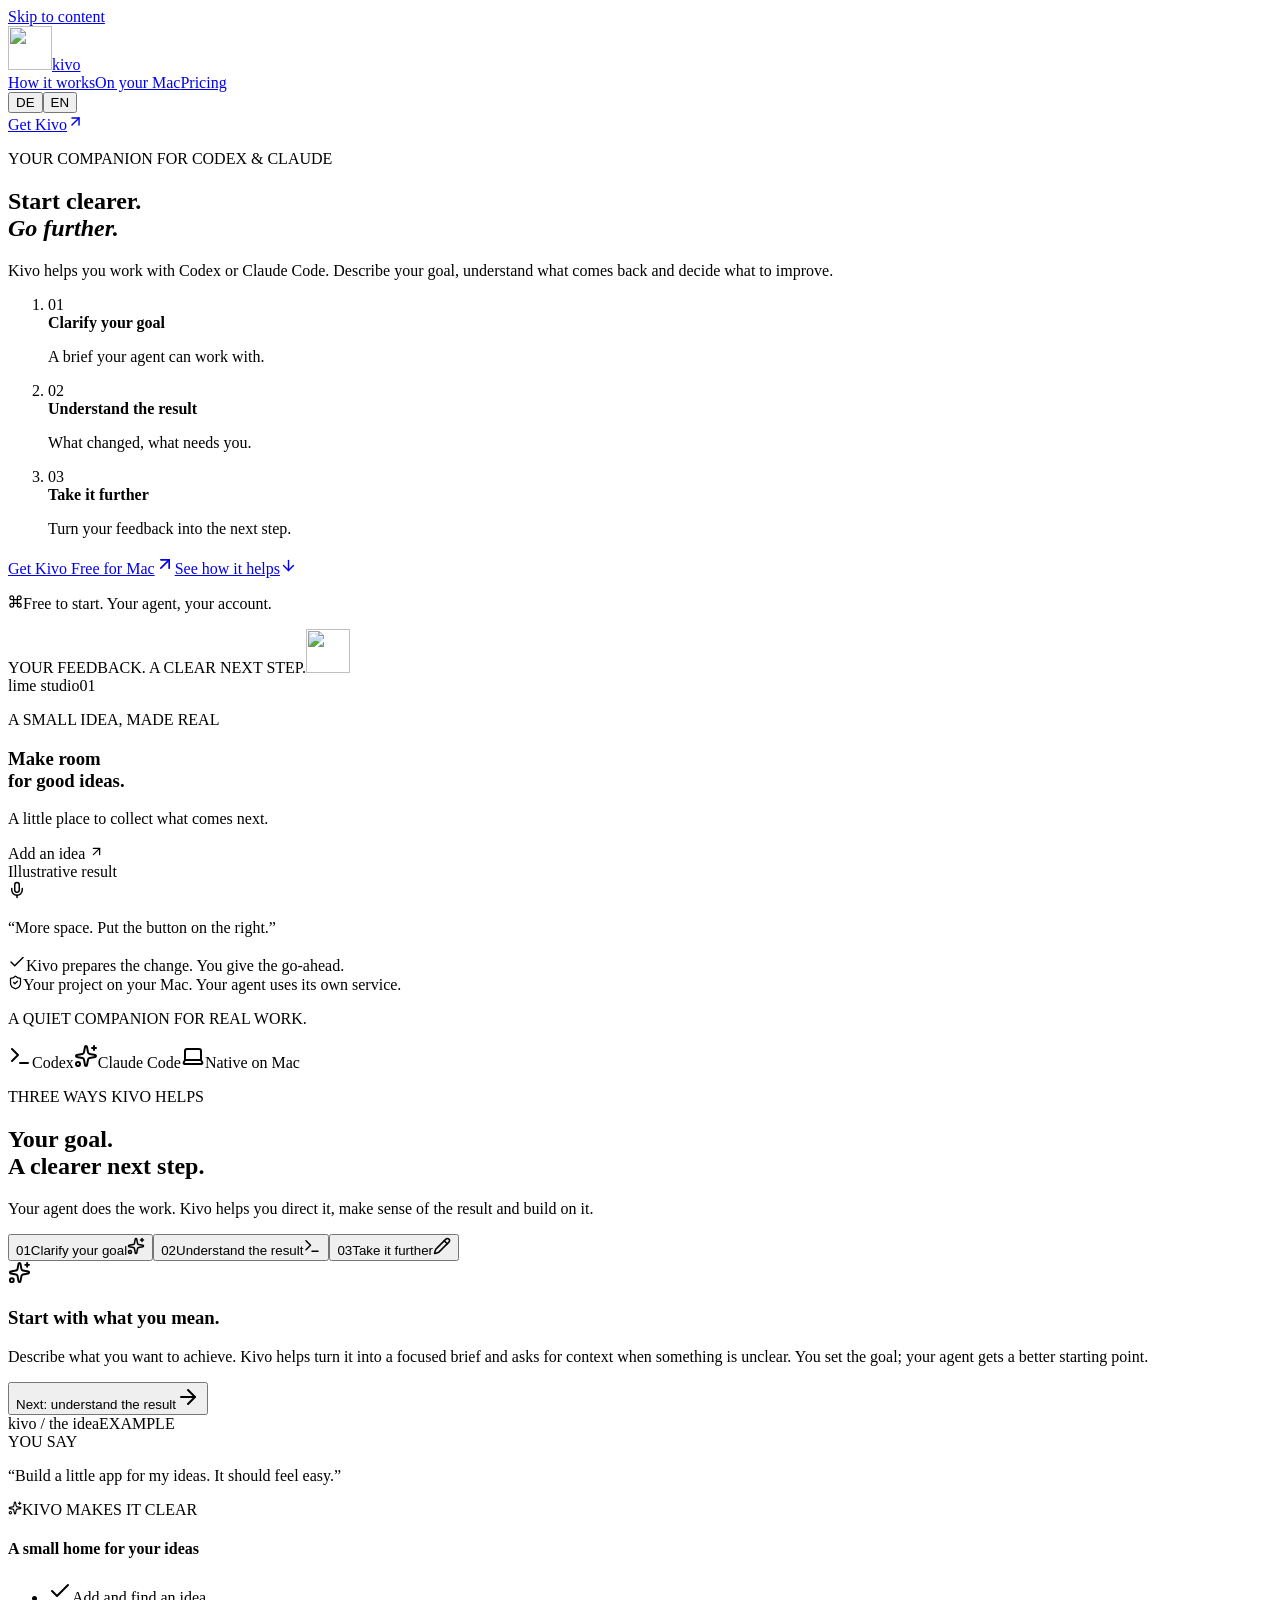
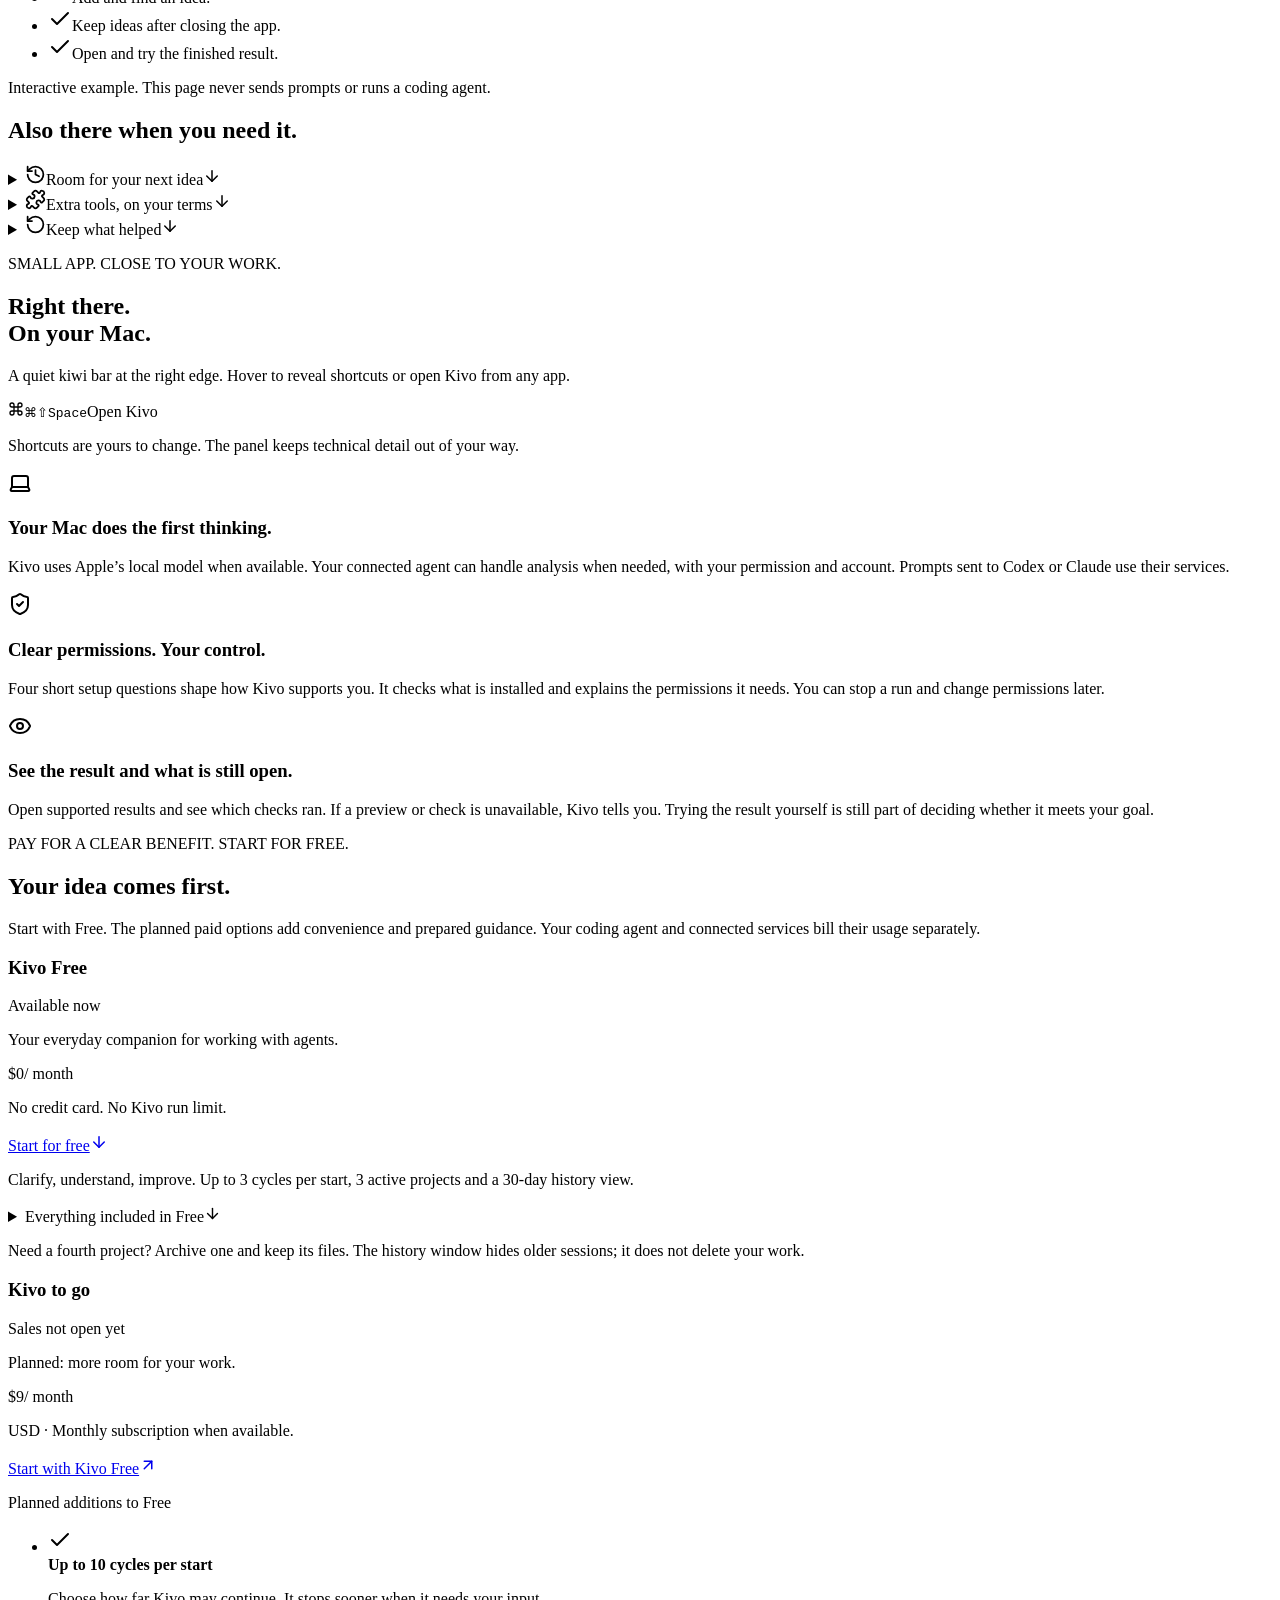
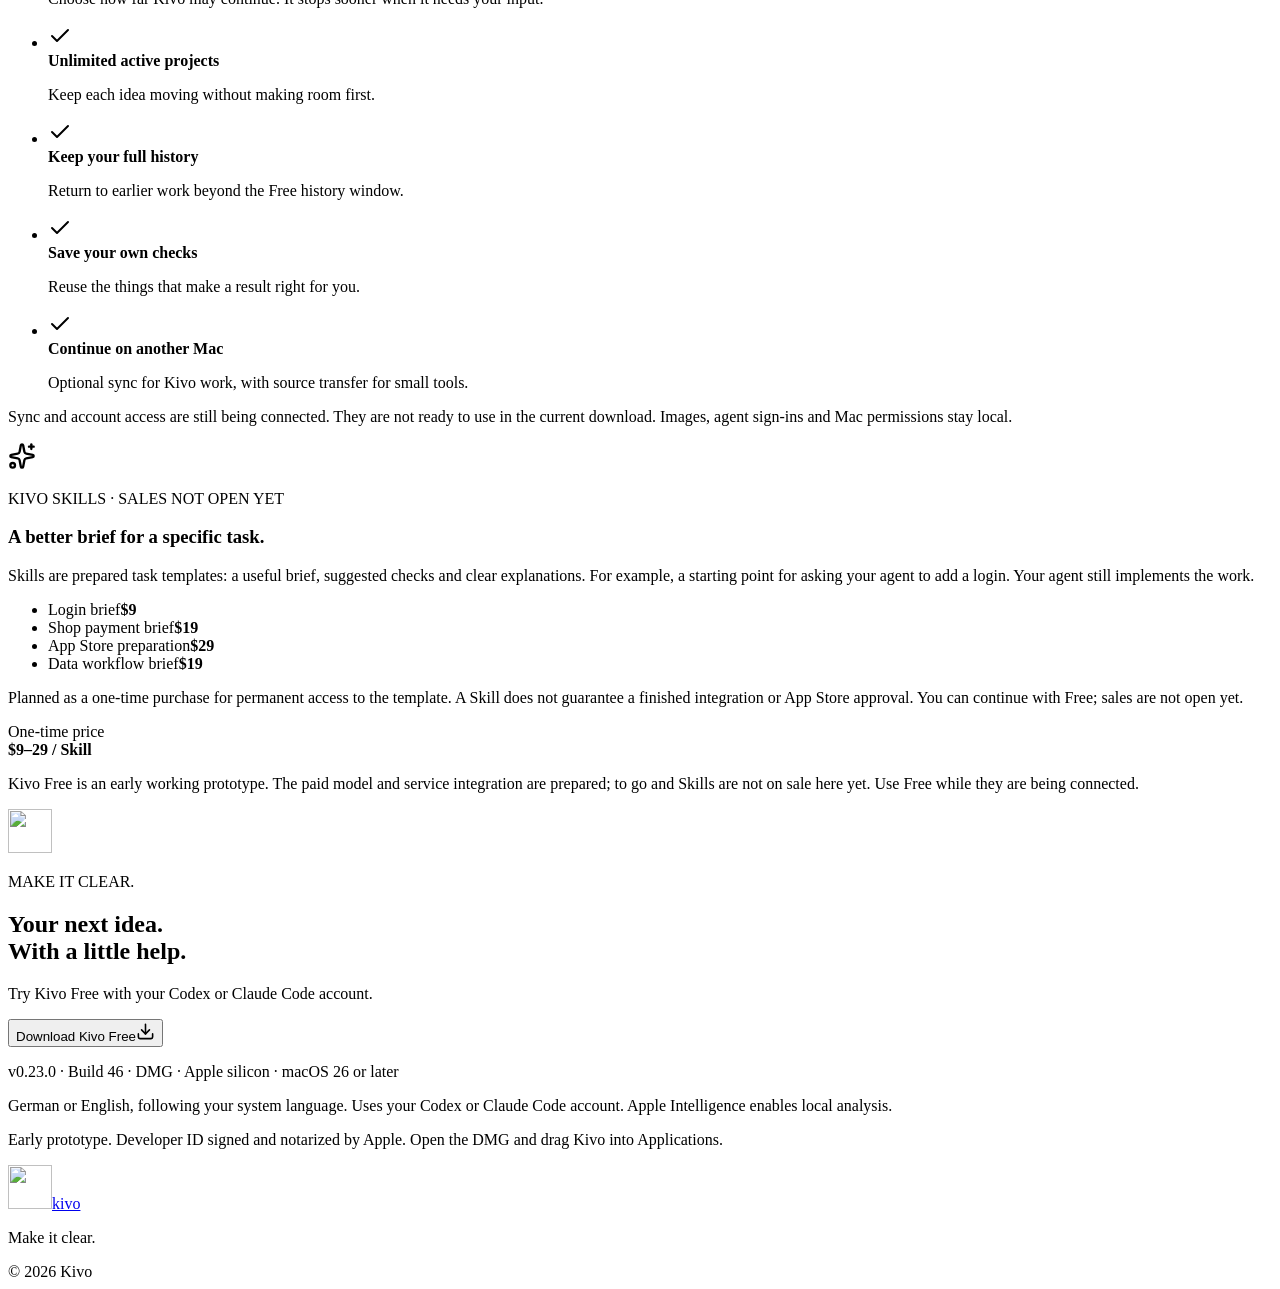
==== docs/index.html @ 15d8d686 "Offer Kivo 0.23.0 with guided first-use tutorial" ====
<!DOCTYPE html><html lang="en" data-locale="en"><head><meta charSet="utf-8"/><meta name="viewport" content="width=device-width, initial-scale=1"/><link rel="stylesheet" href="/_next/static/css/index.DNnKBPtu.css" data-rsc-css-href="/_next/static/css/index.DNnKBPtu.css" data-precedence="vite-rsc/importer-resources"/><link rel="modulepreload" fetchPriority="low" href="/_next/static/chunks/index-CPK3fs4H.js"/><script src="/_next/static/chunks/rolldown-runtime-C60lm6uB.js" type="module" async=""></script><script src="/_next/static/chunks/framework-D_rUT4EX.js" type="module" async=""></script><link rel="modulepreload" href="/_next/static/chunks/layout-segment-context-BkjCfn6u.js" crossorigin=""/><link rel="modulepreload" href="/_next/static/chunks/page-gHK_vEZm.js" crossorigin=""/><link rel="modulepreload" href="/_next/static/chunks/commerce-D8dwSuVz.js" crossorigin=""/><title>Kivo — Start clearer. Go further.</title><meta name="description" content="Your Mac companion for Codex and Claude Code. Clarify your goal, understand the result and improve it with focused feedback. Start with Kivo Free."/><link rel="icon" href="/favicon.svg"/><link rel="canonical" href="https://kivo.com.ai"/><script>(function(){var l=/^de(?:-|$)/i.test(navigator.language||'')?'de':'en';try{var s=localStorage.getItem('kivo-language');if(s==='de'||s==='en')l=s}catch(e){}document.documentElement.dataset.locale=l;document.documentElement.lang=l})();</script><style>html:not([data-locale="de"]) [data-copy-language="de"]{display:none}html[data-locale="de"] [data-copy-language="en"]{display:none}html[data-locale="de"] [data-copy-language="de"]{display:contents}</style><script>Object.assign(((self[Symbol.for("vinext.navigationRuntime")]??={bootstrap:{routeManifest:null},functions:{}}).bootstrap.rsc??={rsc:[]}),{params:{},nav:{"pathname":"/","searchParams":[]}})</script><link rel="modulepreload" href="/_next/static/chunks/index-CPK3fs4H.js" />
<link rel="preload" href="/_next/static/_vinext_fonts/geist-8ac0455e797f/geist-98bbbccb.woff2" as="font" type="font/woff2" crossorigin />
<link rel="preload" href="/_next/static/_vinext_fonts/geist-mono-00e989178794/geist-mono-013b2f2f.woff2" as="font" type="font/woff2" crossorigin />
<style data-vinext-fonts>/* cyrillic-ext */
@font-face {
  font-family: 'Geist';
  font-style: normal;
  font-weight: 100 900;
  font-display: swap;
  src: url(/_next/static/_vinext_fonts/geist-8ac0455e797f/geist-ff2310f5.woff2) format('woff2');
  unicode-range: U+0460-052F, U+1C80-1C8A, U+20B4, U+2DE0-2DFF, U+A640-A69F, U+FE2E-FE2F;
}
/* cyrillic */
@font-face {
  font-family: 'Geist';
  font-style: normal;
  font-weight: 100 900;
  font-display: swap;
  src: url(/_next/static/_vinext_fonts/geist-8ac0455e797f/geist-875ccdd4.woff2) format('woff2');
  unicode-range: U+0301, U+0400-045F, U+0490-0491, U+04B0-04B1, U+2116;
}
/* vietnamese */
@font-face {
  font-family: 'Geist';
  font-style: normal;
  font-weight: 100 900;
  font-display: swap;
  src: url(/_next/static/_vinext_fonts/geist-8ac0455e797f/geist-52306abf.woff2) format('woff2');
  unicode-range: U+0102-0103, U+0110-0111, U+0128-0129, U+0168-0169, U+01A0-01A1, U+01AF-01B0, U+0300-0301, U+0303-0304, U+0308-0309, U+0323, U+0329, U+1EA0-1EF9, U+20AB;
}
/* latin-ext */
@font-face {
  font-family: 'Geist';
  font-style: normal;
  font-weight: 100 900;
  font-display: swap;
  src: url(/_next/static/_vinext_fonts/geist-8ac0455e797f/geist-001175b1.woff2) format('woff2');
  unicode-range: U+0100-02BA, U+02BD-02C5, U+02C7-02CC, U+02CE-02D7, U+02DD-02FF, U+0304, U+0308, U+0329, U+1D00-1DBF, U+1E00-1E9F, U+1EF2-1EFF, U+2020, U+20A0-20AB, U+20AD-20C0, U+2113, U+2C60-2C7F, U+A720-A7FF;
}
/* latin */
@font-face {
  font-family: 'Geist';
  font-style: normal;
  font-weight: 100 900;
  font-display: swap;
  src: url(/_next/static/_vinext_fonts/geist-8ac0455e797f/geist-98bbbccb.woff2) format('woff2');
  unicode-range: U+0000-00FF, U+0131, U+0152-0153, U+02BB-02BC, U+02C6, U+02DA, U+02DC, U+0304, U+0308, U+0329, U+2000-206F, U+20AC, U+2122, U+2191, U+2193, U+2212, U+2215, U+FEFF, U+FFFD;
}

@font-face {
  font-family: 'Geist Fallback';
  src: local("Arial");
  ascent-override: 95.94%;
  descent-override: 28.16%;
  line-gap-override: 0.00%;
  size-adjust: 104.76%;
}

.__font_geist_19ysh9d { font-family: 'Geist', 'Geist Fallback'; font-style: normal; }

.__variable_geist_19ysh9d { --font-geist-sans: 'Geist', 'Geist Fallback'; }

/* cyrillic-ext */
@font-face {
  font-family: 'Geist Mono';
  font-style: normal;
  font-weight: 100 900;
  font-display: swap;
  src: url(/_next/static/_vinext_fonts/geist-mono-00e989178794/geist-mono-f6b33328.woff2) format('woff2');
  unicode-range: U+0460-052F, U+1C80-1C8A, U+20B4, U+2DE0-2DFF, U+A640-A69F, U+FE2E-FE2F;
}
/* cyrillic */
@font-face {
  font-family: 'Geist Mono';
  font-style: normal;
  font-weight: 100 900;
  font-display: swap;
  src: url(/_next/static/_vinext_fonts/geist-mono-00e989178794/geist-mono-44e03052.woff2) format('woff2');
  unicode-range: U+0301, U+0400-045F, U+0490-0491, U+04B0-04B1, U+2116;
}
/* symbols2 */
@font-face {
  font-family: 'Geist Mono';
  font-style: normal;
  font-weight: 100 900;
  font-display: swap;
  src: url(/_next/static/_vinext_fonts/geist-mono-00e989178794/geist-mono-0638449e.woff2) format('woff2');
  unicode-range: U+2000-2001, U+2004-2008, U+200A, U+23B8-23BD, U+2500-259F;
}
/* vietnamese */
@font-face {
  font-family: 'Geist Mono';
  font-style: normal;
  font-weight: 100 900;
  font-display: swap;
  src: url(/_next/static/_vinext_fonts/geist-mono-00e989178794/geist-mono-971fb274.woff2) format('woff2');
  unicode-range: U+0102-0103, U+0110-0111, U+0128-0129, U+0168-0169, U+01A0-01A1, U+01AF-01B0, U+0300-0301, U+0303-0304, U+0308-0309, U+0323, U+0329, U+1EA0-1EF9, U+20AB;
}
/* latin-ext */
@font-face {
  font-family: 'Geist Mono';
  font-style: normal;
  font-weight: 100 900;
  font-display: swap;
  src: url(/_next/static/_vinext_fonts/geist-mono-00e989178794/geist-mono-44745446.woff2) format('woff2');
  unicode-range: U+0100-02BA, U+02BD-02C5, U+02C7-02CC, U+02CE-02D7, U+02DD-02FF, U+0304, U+0308, U+0329, U+1D00-1DBF, U+1E00-1E9F, U+1EF2-1EFF, U+2020, U+20A0-20AB, U+20AD-20C0, U+2113, U+2C60-2C7F, U+A720-A7FF;
}
/* latin */
@font-face {
  font-family: 'Geist Mono';
  font-style: normal;
  font-weight: 100 900;
  font-display: swap;
  src: url(/_next/static/_vinext_fonts/geist-mono-00e989178794/geist-mono-013b2f2f.woff2) format('woff2');
  unicode-range: U+0000-00FF, U+0131, U+0152-0153, U+02BB-02BC, U+02C6, U+02DA, U+02DC, U+0304, U+0308, U+0329, U+2000-206F, U+20AC, U+2122, U+2191, U+2193, U+2212, U+2215, U+FEFF, U+FFFD;
}

@font-face {
  font-family: 'Geist Mono Fallback';
  src: local("Arial");
  ascent-override: 74.67%;
  descent-override: 21.92%;
  line-gap-override: 0.00%;
  size-adjust: 134.59%;
}

.__font_geist_mono_1001rt9 { font-family: 'Geist Mono', 'Geist Mono Fallback'; font-style: normal; }

.__variable_geist_mono_1001rt9 { --font-geist-mono: 'Geist Mono', 'Geist Mono Fallback'; }
</style>
</head><body class="__variable_geist_19ysh9d __variable_geist_mono_1001rt9 antialiased"><a class="skip-link" href="#main"><span lang="en" data-copy-language="en">Skip to content</span><span lang="de" data-copy-language="de">Zum Inhalt</span></a><header class="site-header wrap"><a class="wordmark" href="#main" aria-label="Kivo"><img src="/favicon.svg" alt="" width="44" height="44" loading="lazy" decoding="async" class="kivo-mark " data-nimg="1"/><span>kivo</span></a><nav aria-label="Main navigation"><a href="#workflow"><span lang="en" data-copy-language="en">How it works</span><span lang="de" data-copy-language="de">So geht’s</span></a><a href="#local"><span lang="en" data-copy-language="en">On your Mac</span><span lang="de" data-copy-language="de">Auf deinem Mac</span></a><a href="#pricing"><span lang="en" data-copy-language="en">Pricing</span><span lang="de" data-copy-language="de">Preise</span></a></nav><div class="header-actions"><div class="locale-picker" aria-label="Language"><button type="button" data-locale="de" aria-pressed="false">DE</button><button type="button" data-locale="en" aria-pressed="true">EN</button></div><a class="nav-download" href="#download"><span lang="en" data-copy-language="en">Get Kivo</span><span lang="de" data-copy-language="de">Kivo laden</span><svg xmlns="http://www.w3.org/2000/svg" width="17" height="17" viewBox="0 0 24 24" fill="none" stroke="currentColor" stroke-width="2" stroke-linecap="round" stroke-linejoin="round" class="lucide lucide-arrow-up-right" aria-hidden="true"><path d="M7 7h10v10"></path><path d="M7 17 17 7"></path></svg></a></div></header><main id="main"><section class="hero wrap" aria-labelledby="hero-title"><div class="hero-copy"><p class="eyebrow"><span class="status-dot"></span><span lang="en" data-copy-language="en">YOUR COMPANION FOR CODEX &amp; CLAUDE</span><span lang="de" data-copy-language="de">DEIN BEGLEITER FÜR CODEX &amp; CLAUDE</span></p><h1 id="hero-title"><span lang="en" data-copy-language="en">Start clearer.<br/><em>Go further.</em></span><span lang="de" data-copy-language="de">Klarer starten.<br/><em>Mehr erreichen.</em></span></h1><p class="hero-description"><span lang="en" data-copy-language="en">Kivo helps you work with Codex or Claude Code. Describe your goal, understand what comes back and decide what to improve.</span><span lang="de" data-copy-language="de">Kivo macht die Arbeit mit Codex oder Claude Code zugänglich. Beschreibe dein Ziel, verstehe das Ergebnis und entscheide, was besser werden soll.</span></p><ol class="hero-benefits"><li><span class="benefit-number" aria-hidden="true">0<!-- -->1</span><div><strong><span lang="en" data-copy-language="en">Clarify your goal</span><span lang="de" data-copy-language="de">Ziel klären</span></strong><p><span lang="en" data-copy-language="en">A brief your agent can work with.</span><span lang="de" data-copy-language="de">Ein Auftrag, mit dem dein Agent arbeiten kann.</span></p></div></li><li><span class="benefit-number" aria-hidden="true">0<!-- -->2</span><div><strong><span lang="en" data-copy-language="en">Understand the result</span><span lang="de" data-copy-language="de">Ergebnis verstehen</span></strong><p><span lang="en" data-copy-language="en">What changed, what needs you.</span><span lang="de" data-copy-language="de">Was sich geändert hat und wo du gefragt bist.</span></p></div></li><li><span class="benefit-number" aria-hidden="true">0<!-- -->3</span><div><strong><span lang="en" data-copy-language="en">Take it further</span><span lang="de" data-copy-language="de">Gezielt verbessern</span></strong><p><span lang="en" data-copy-language="en">Turn your feedback into the next step.</span><span lang="de" data-copy-language="de">Aus deinem Feedback wird der nächste Schritt.</span></p></div></li></ol><div class="hero-actions"><a class="cta cta-dark" href="#download"><span lang="en" data-copy-language="en">Get Kivo Free for Mac</span><span lang="de" data-copy-language="de">Kivo Free für Mac laden</span><svg xmlns="http://www.w3.org/2000/svg" width="20" height="20" viewBox="0 0 24 24" fill="none" stroke="currentColor" stroke-width="2" stroke-linecap="round" stroke-linejoin="round" class="lucide lucide-arrow-up-right" aria-hidden="true"><path d="M7 7h10v10"></path><path d="M7 17 17 7"></path></svg></a><a class="text-link" href="#workflow"><span lang="en" data-copy-language="en">See how it helps</span><span lang="de" data-copy-language="de">So hilft dir Kivo</span><svg xmlns="http://www.w3.org/2000/svg" width="17" height="17" viewBox="0 0 24 24" fill="none" stroke="currentColor" stroke-width="2" stroke-linecap="round" stroke-linejoin="round" class="lucide lucide-arrow-down" aria-hidden="true"><path d="M12 5v14"></path><path d="m19 12-7 7-7-7"></path></svg></a></div><p class="hero-note"><svg xmlns="http://www.w3.org/2000/svg" width="15" height="15" viewBox="0 0 24 24" fill="none" stroke="currentColor" stroke-width="2" stroke-linecap="round" stroke-linejoin="round" class="lucide lucide-command" aria-hidden="true"><path d="M15 6v12a3 3 0 1 0 3-3H6a3 3 0 1 0 3 3V6a3 3 0 1 0-3 3h12a3 3 0 1 0-3-3"></path></svg><span lang="en" data-copy-language="en">Free to start. Your agent, your account.</span><span lang="de" data-copy-language="de">Kostenlos starten. Dein Agent, dein Konto.</span></p></div><div class="hero-product hero-loop"><div class="product-caption"><span><span lang="en" data-copy-language="en">YOUR FEEDBACK. A CLEAR NEXT STEP.</span><span lang="de" data-copy-language="de">DEIN FEEDBACK. EIN KLARER NÄCHSTER SCHRITT.</span></span><img src="/favicon.svg" alt="" width="44" height="44" loading="lazy" decoding="async" class="kivo-mark " data-nimg="1"/></div><div class="hero-preview"><div class="mini-result mini-result-after"><div class="mini-result-top"><span>lime studio</span><span>01</span></div><p class="mini-result-label"><span lang="en" data-copy-language="en">A SMALL IDEA, MADE REAL</span><span lang="de" data-copy-language="de">EINE KLEINE IDEE WIRD ECHT</span></p><h3><span lang="en" data-copy-language="en">Make room<br/>for good ideas.</span><span lang="de" data-copy-language="de">Platz für<br/>gute Ideen.</span></h3><p><span lang="en" data-copy-language="en">A little place to collect what comes next.</span><span lang="de" data-copy-language="de">Ein kleiner Ort für alles, was als Nächstes kommt.</span></p><div class="mini-result-action"><span><span lang="en" data-copy-language="en">Add an idea</span><span lang="de" data-copy-language="de">Idee hinzufügen</span> <svg xmlns="http://www.w3.org/2000/svg" width="15" height="15" viewBox="0 0 24 24" fill="none" stroke="currentColor" stroke-width="2" stroke-linecap="round" stroke-linejoin="round" class="lucide lucide-arrow-up-right" aria-hidden="true"><path d="M7 7h10v10"></path><path d="M7 17 17 7"></path></svg></span></div></div><span class="result-version"><span lang="en" data-copy-language="en">Illustrative result</span><span lang="de" data-copy-language="de">Beispielergebnis</span></span></div><div class="feedback-bubble"><svg xmlns="http://www.w3.org/2000/svg" width="18" height="18" viewBox="0 0 24 24" fill="none" stroke="currentColor" stroke-width="2" stroke-linecap="round" stroke-linejoin="round" class="lucide lucide-mic" aria-hidden="true"><path d="M12 19v3"></path><path d="M19 10v2a7 7 0 0 1-14 0v-2"></path><rect x="9" y="2" width="6" height="13" rx="3"></rect></svg><p><span lang="en" data-copy-language="en">“More space. Put the button on the right.”</span><span lang="de" data-copy-language="de">„Mehr Platz. Den Button nach rechts.“</span></p></div><div class="confirmation-strip"><svg xmlns="http://www.w3.org/2000/svg" width="18" height="18" viewBox="0 0 24 24" fill="none" stroke="currentColor" stroke-width="2" stroke-linecap="round" stroke-linejoin="round" class="lucide lucide-check" aria-hidden="true"><path d="M20 6 9 17l-5-5"></path></svg><span><span lang="en" data-copy-language="en">Kivo prepares the change. You give the go-ahead.</span><span lang="de" data-copy-language="de">Kivo bereitet die Änderung vor. Du gibst den Start frei.</span></span></div><div class="product-footnote"><svg xmlns="http://www.w3.org/2000/svg" width="15" height="15" viewBox="0 0 24 24" fill="none" stroke="currentColor" stroke-width="2" stroke-linecap="round" stroke-linejoin="round" class="lucide lucide-shield-check" aria-hidden="true"><path d="M20 13c0 5-3.5 7.5-7.66 8.95a1 1 0 0 1-.67-.01C7.5 20.5 4 18 4 13V6a1 1 0 0 1 1-1c2 0 4.5-1.2 6.24-2.72a1.17 1.17 0 0 1 1.52 0C14.51 3.81 17 5 19 5a1 1 0 0 1 1 1z"></path><path d="m9 12 2 2 4-4"></path></svg><span lang="en" data-copy-language="en">Your project on your Mac. Your agent uses its own service.</span><span lang="de" data-copy-language="de">Dein Projekt auf deinem Mac. Dein Agent nutzt seinen Anbieter.</span></div></div></section><div class="compatibility wrap"><p><span lang="en" data-copy-language="en">A QUIET COMPANION FOR REAL WORK.</span><span lang="de" data-copy-language="de">EIN RUHIGER BEGLEITER FÜR ECHTE ARBEIT.</span></p><div><span><svg xmlns="http://www.w3.org/2000/svg" width="24" height="24" viewBox="0 0 24 24" fill="none" stroke="currentColor" stroke-width="2" stroke-linecap="round" stroke-linejoin="round" class="lucide lucide-terminal" aria-hidden="true"><path d="M12 19h8"></path><path d="m4 17 6-6-6-6"></path></svg>Codex</span><span><svg xmlns="http://www.w3.org/2000/svg" width="24" height="24" viewBox="0 0 24 24" fill="none" stroke="currentColor" stroke-width="2" stroke-linecap="round" stroke-linejoin="round" class="lucide lucide-sparkles" aria-hidden="true"><path d="M11.017 2.814a1 1 0 0 1 1.966 0l1.051 5.558a2 2 0 0 0 1.594 1.594l5.558 1.051a1 1 0 0 1 0 1.966l-5.558 1.051a2 2 0 0 0-1.594 1.594l-1.051 5.558a1 1 0 0 1-1.966 0l-1.051-5.558a2 2 0 0 0-1.594-1.594l-5.558-1.051a1 1 0 0 1 0-1.966l5.558-1.051a2 2 0 0 0 1.594-1.594z"></path><path d="M20 2v4"></path><path d="M22 4h-4"></path><circle cx="4" cy="20" r="2"></circle></svg>Claude Code</span><span class="native-label"><svg xmlns="http://www.w3.org/2000/svg" width="24" height="24" viewBox="0 0 24 24" fill="none" stroke="currentColor" stroke-width="2" stroke-linecap="round" stroke-linejoin="round" class="lucide lucide-laptop" aria-hidden="true"><path d="M18 5a2 2 0 0 1 2 2v8.526a2 2 0 0 0 .212.897l1.068 2.127a1 1 0 0 1-.9 1.45H3.62a1 1 0 0 1-.9-1.45l1.068-2.127A2 2 0 0 0 4 15.526V7a2 2 0 0 1 2-2z"></path><path d="M20.054 15.987H3.946"></path></svg><span lang="en" data-copy-language="en">Native on Mac</span><span lang="de" data-copy-language="de">Nativ auf dem Mac</span></span></div></div><section id="workflow" class="workflow-section" aria-labelledby="workflow-title"><div class="wrap"><div class="section-heading"><div><p class="eyebrow"><span lang="en" data-copy-language="en">THREE WAYS KIVO HELPS</span><span lang="de" data-copy-language="de">DREI DINGE, BEI DENEN KIVO HILFT</span></p><h2 id="workflow-title"><span lang="en" data-copy-language="en">Your goal.<br/>A clearer next step.</span><span lang="de" data-copy-language="de">Dein Ziel.<br/>Ein klarer nächster Schritt.</span></h2></div><p><span lang="en" data-copy-language="en">Your agent does the work. Kivo helps you direct it, make sense of the result and build on it.</span><span lang="de" data-copy-language="de">Dein Agent setzt um. Kivo hilft dir, ihn anzuleiten, das Ergebnis einzuordnen und darauf aufzubauen.</span></p></div><div data-orientation="horizontal" data-activation-direction="none" data-slot="tabs" class="group/tabs flex gap-2 data-horizontal:flex-col workflow-tabs"><div data-orientation="horizontal" data-activation-direction="none" role="tablist" data-slot="tabs-list" data-variant="default" aria-label="Explore the Kivo workflow" class="group/tabs-list inline-flex w-fit items-center justify-center rounded-lg p-[3px] text-muted-foreground group-data-horizontal/tabs:h-8 group-data-vertical/tabs:h-fit group-data-vertical/tabs:flex-col data-[variant=line]:rounded-none bg-muted workflow-steps"><button type="button" data-active="" data-orientation="horizontal" data-activation-direction="none" aria-disabled="false" tabindex="-1" role="tab" aria-selected="true" id="base-ui-_R_16dmi_" data-composite-item-active="" data-slot="tabs-trigger" class="relative inline-flex h-[calc(100%-1px)] flex-1 items-center justify-center gap-1.5 rounded-md border border-transparent px-1.5 py-0.5 text-sm font-medium whitespace-nowrap text-foreground/60 transition-all group-data-vertical/tabs:w-full group-data-vertical/tabs:justify-start hover:text-foreground focus-visible:border-ring focus-visible:ring-[3px] focus-visible:ring-ring/50 focus-visible:outline-1 focus-visible:outline-ring disabled:pointer-events-none disabled:opacity-50 has-data-[icon=inline-end]:pr-1 has-data-[icon=inline-start]:pl-1 aria-disabled:pointer-events-none aria-disabled:opacity-50 dark:text-muted-foreground dark:hover:text-foreground group-data-[variant=default]/tabs-list:data-active:shadow-sm group-data-[variant=line]/tabs-list:data-active:shadow-none [&amp;_svg]:pointer-events-none [&amp;_svg]:shrink-0 [&amp;_svg:not([class*=&#x27;size-&#x27;])]:size-4 group-data-[variant=line]/tabs-list:bg-transparent group-data-[variant=line]/tabs-list:data-active:bg-transparent dark:group-data-[variant=line]/tabs-list:data-active:border-transparent dark:group-data-[variant=line]/tabs-list:data-active:bg-transparent data-active:bg-background data-active:text-foreground dark:data-active:border-input dark:data-active:bg-input/30 dark:data-active:text-foreground after:absolute after:bg-foreground after:opacity-0 after:transition-opacity group-data-horizontal/tabs:after:inset-x-0 group-data-horizontal/tabs:after:bottom-[-5px] group-data-horizontal/tabs:after:h-0.5 group-data-vertical/tabs:after:inset-y-0 group-data-vertical/tabs:after:-right-1 group-data-vertical/tabs:after:w-0.5 group-data-[variant=line]/tabs-list:data-active:after:opacity-100 workflow-step"><span class="step-number">0<!-- -->1</span><span><span lang="en" data-copy-language="en">Clarify your goal</span><span lang="de" data-copy-language="de">Ziel klären</span></span><svg xmlns="http://www.w3.org/2000/svg" width="18" height="18" viewBox="0 0 24 24" fill="none" stroke="currentColor" stroke-width="2" stroke-linecap="round" stroke-linejoin="round" class="lucide lucide-sparkles" aria-hidden="true"><path d="M11.017 2.814a1 1 0 0 1 1.966 0l1.051 5.558a2 2 0 0 0 1.594 1.594l5.558 1.051a1 1 0 0 1 0 1.966l-5.558 1.051a2 2 0 0 0-1.594 1.594l-1.051 5.558a1 1 0 0 1-1.966 0l-1.051-5.558a2 2 0 0 0-1.594-1.594l-5.558-1.051a1 1 0 0 1 0-1.966l5.558-1.051a2 2 0 0 0 1.594-1.594z"></path><path d="M20 2v4"></path><path d="M22 4h-4"></path><circle cx="4" cy="20" r="2"></circle></svg></button><button type="button" data-orientation="horizontal" data-activation-direction="none" aria-disabled="false" tabindex="-1" role="tab" aria-selected="false" id="base-ui-_R_26dmi_" data-slot="tabs-trigger" class="relative inline-flex h-[calc(100%-1px)] flex-1 items-center justify-center gap-1.5 rounded-md border border-transparent px-1.5 py-0.5 text-sm font-medium whitespace-nowrap text-foreground/60 transition-all group-data-vertical/tabs:w-full group-data-vertical/tabs:justify-start hover:text-foreground focus-visible:border-ring focus-visible:ring-[3px] focus-visible:ring-ring/50 focus-visible:outline-1 focus-visible:outline-ring disabled:pointer-events-none disabled:opacity-50 has-data-[icon=inline-end]:pr-1 has-data-[icon=inline-start]:pl-1 aria-disabled:pointer-events-none aria-disabled:opacity-50 dark:text-muted-foreground dark:hover:text-foreground group-data-[variant=default]/tabs-list:data-active:shadow-sm group-data-[variant=line]/tabs-list:data-active:shadow-none [&amp;_svg]:pointer-events-none [&amp;_svg]:shrink-0 [&amp;_svg:not([class*=&#x27;size-&#x27;])]:size-4 group-data-[variant=line]/tabs-list:bg-transparent group-data-[variant=line]/tabs-list:data-active:bg-transparent dark:group-data-[variant=line]/tabs-list:data-active:border-transparent dark:group-data-[variant=line]/tabs-list:data-active:bg-transparent data-active:bg-background data-active:text-foreground dark:data-active:border-input dark:data-active:bg-input/30 dark:data-active:text-foreground after:absolute after:bg-foreground after:opacity-0 after:transition-opacity group-data-horizontal/tabs:after:inset-x-0 group-data-horizontal/tabs:after:bottom-[-5px] group-data-horizontal/tabs:after:h-0.5 group-data-vertical/tabs:after:inset-y-0 group-data-vertical/tabs:after:-right-1 group-data-vertical/tabs:after:w-0.5 group-data-[variant=line]/tabs-list:data-active:after:opacity-100 workflow-step"><span class="step-number">0<!-- -->2</span><span><span lang="en" data-copy-language="en">Understand the result</span><span lang="de" data-copy-language="de">Ergebnis verstehen</span></span><svg xmlns="http://www.w3.org/2000/svg" width="18" height="18" viewBox="0 0 24 24" fill="none" stroke="currentColor" stroke-width="2" stroke-linecap="round" stroke-linejoin="round" class="lucide lucide-terminal" aria-hidden="true"><path d="M12 19h8"></path><path d="m4 17 6-6-6-6"></path></svg></button><button type="button" data-orientation="horizontal" data-activation-direction="none" aria-disabled="false" tabindex="-1" role="tab" aria-selected="false" id="base-ui-_R_36dmi_" data-slot="tabs-trigger" class="relative inline-flex h-[calc(100%-1px)] flex-1 items-center justify-center gap-1.5 rounded-md border border-transparent px-1.5 py-0.5 text-sm font-medium whitespace-nowrap text-foreground/60 transition-all group-data-vertical/tabs:w-full group-data-vertical/tabs:justify-start hover:text-foreground focus-visible:border-ring focus-visible:ring-[3px] focus-visible:ring-ring/50 focus-visible:outline-1 focus-visible:outline-ring disabled:pointer-events-none disabled:opacity-50 has-data-[icon=inline-end]:pr-1 has-data-[icon=inline-start]:pl-1 aria-disabled:pointer-events-none aria-disabled:opacity-50 dark:text-muted-foreground dark:hover:text-foreground group-data-[variant=default]/tabs-list:data-active:shadow-sm group-data-[variant=line]/tabs-list:data-active:shadow-none [&amp;_svg]:pointer-events-none [&amp;_svg]:shrink-0 [&amp;_svg:not([class*=&#x27;size-&#x27;])]:size-4 group-data-[variant=line]/tabs-list:bg-transparent group-data-[variant=line]/tabs-list:data-active:bg-transparent dark:group-data-[variant=line]/tabs-list:data-active:border-transparent dark:group-data-[variant=line]/tabs-list:data-active:bg-transparent data-active:bg-background data-active:text-foreground dark:data-active:border-input dark:data-active:bg-input/30 dark:data-active:text-foreground after:absolute after:bg-foreground after:opacity-0 after:transition-opacity group-data-horizontal/tabs:after:inset-x-0 group-data-horizontal/tabs:after:bottom-[-5px] group-data-horizontal/tabs:after:h-0.5 group-data-vertical/tabs:after:inset-y-0 group-data-vertical/tabs:after:-right-1 group-data-vertical/tabs:after:w-0.5 group-data-[variant=line]/tabs-list:data-active:after:opacity-100 workflow-step"><span class="step-number">0<!-- -->3</span><span><span lang="en" data-copy-language="en">Take it further</span><span lang="de" data-copy-language="de">Gezielt verbessern</span></span><svg xmlns="http://www.w3.org/2000/svg" width="18" height="18" viewBox="0 0 24 24" fill="none" stroke="currentColor" stroke-width="2" stroke-linecap="round" stroke-linejoin="round" class="lucide lucide-pencil" aria-hidden="true"><path d="M21.174 6.812a1 1 0 0 0-3.986-3.987L3.842 16.174a2 2 0 0 0-.5.83l-1.321 4.352a.5.5 0 0 0 .623.622l4.353-1.32a2 2 0 0 0 .83-.497z"></path><path d="m15 5 4 4"></path></svg></button></div><div data-orientation="horizontal" data-activation-direction="none" id="base-ui-_R_admi_" role="tabpanel" tabindex="0" data-index="-1" data-slot="tabs-content" class="flex-1 text-sm outline-none workflow-panel"><div class="panel-copy"><span class="small-icon"><svg xmlns="http://www.w3.org/2000/svg" width="23" height="23" viewBox="0 0 24 24" fill="none" stroke="currentColor" stroke-width="2" stroke-linecap="round" stroke-linejoin="round" class="lucide lucide-sparkles" aria-hidden="true"><path d="M11.017 2.814a1 1 0 0 1 1.966 0l1.051 5.558a2 2 0 0 0 1.594 1.594l5.558 1.051a1 1 0 0 1 0 1.966l-5.558 1.051a2 2 0 0 0-1.594 1.594l-1.051 5.558a1 1 0 0 1-1.966 0l-1.051-5.558a2 2 0 0 0-1.594-1.594l-5.558-1.051a1 1 0 0 1 0-1.966l5.558-1.051a2 2 0 0 0 1.594-1.594z"></path><path d="M20 2v4"></path><path d="M22 4h-4"></path><circle cx="4" cy="20" r="2"></circle></svg></span><h3><span lang="en" data-copy-language="en">Start with what you mean.</span><span lang="de" data-copy-language="de">Sag, worauf es dir ankommt.</span></h3><p><span lang="en" data-copy-language="en">Describe what you want to achieve. Kivo helps turn it into a focused brief and asks for context when something is unclear. You set the goal; your agent gets a better starting point.</span><span lang="de" data-copy-language="de">Beschreibe, was du erreichen möchtest. Kivo hilft, daraus einen klaren Auftrag zu machen, und fragt nach Kontext, wenn etwas unklar ist. Du setzt das Ziel; dein Agent bekommt eine bessere Grundlage.</span></p><button type="button" tabindex="0" data-slot="button" class="group/button inline-flex shrink-0 items-center justify-center rounded-lg border border-transparent bg-clip-padding text-sm font-medium whitespace-nowrap transition-all outline-none select-none focus-visible:border-ring focus-visible:ring-3 focus-visible:ring-ring/50 active:not-aria-[haspopup]:translate-y-px disabled:pointer-events-none disabled:opacity-50 aria-invalid:border-destructive aria-invalid:ring-3 aria-invalid:ring-destructive/20 dark:aria-invalid:border-destructive/50 dark:aria-invalid:ring-destructive/40 [&amp;_svg]:pointer-events-none [&amp;_svg]:shrink-0 [&amp;_svg:not([class*=&#x27;size-&#x27;])]:size-4 hover:bg-muted hover:text-foreground aria-expanded:bg-muted aria-expanded:text-foreground dark:hover:bg-muted/50 h-8 gap-1.5 px-2.5 has-data-[icon=inline-end]:pr-2 has-data-[icon=inline-start]:pl-2 next-step"><span lang="en" data-copy-language="en">Next: understand the result</span><span lang="de" data-copy-language="de">Weiter: das Ergebnis verstehen</span><svg xmlns="http://www.w3.org/2000/svg" width="24" height="24" viewBox="0 0 24 24" fill="none" stroke="currentColor" stroke-width="2" stroke-linecap="round" stroke-linejoin="round" class="lucide lucide-arrow-right" aria-hidden="true"><path d="M5 12h14"></path><path d="m12 5 7 7-7 7"></path></svg></button></div><div class="example-surface"><div class="example-toolbar"><span class="window-dots" aria-hidden="true"><i></i><i></i><i></i></span><span>kivo / <span lang="en" data-copy-language="en">the idea</span><span lang="de" data-copy-language="de">die Idee</span></span><span><span lang="en" data-copy-language="en">EXAMPLE</span><span lang="de" data-copy-language="de">BEISPIEL</span></span></div><div class="example-body"><div class="input-example"><span class="mini-label"><span lang="en" data-copy-language="en">YOU SAY</span><span lang="de" data-copy-language="de">DU SAGST</span></span><p><span lang="en" data-copy-language="en">“Build a little app for my ideas. It should feel easy.”</span><span lang="de" data-copy-language="de">„Bau mir eine kleine App für meine Ideen. Sie soll sich einfach anfühlen.“</span></p></div><div class="output-example"><span class="mini-label"><svg xmlns="http://www.w3.org/2000/svg" width="14" height="14" viewBox="0 0 24 24" fill="none" stroke="currentColor" stroke-width="2" stroke-linecap="round" stroke-linejoin="round" class="lucide lucide-sparkles" aria-hidden="true"><path d="M11.017 2.814a1 1 0 0 1 1.966 0l1.051 5.558a2 2 0 0 0 1.594 1.594l5.558 1.051a1 1 0 0 1 0 1.966l-5.558 1.051a2 2 0 0 0-1.594 1.594l-1.051 5.558a1 1 0 0 1-1.966 0l-1.051-5.558a2 2 0 0 0-1.594-1.594l-5.558-1.051a1 1 0 0 1 0-1.966l5.558-1.051a2 2 0 0 0 1.594-1.594z"></path><path d="M20 2v4"></path><path d="M22 4h-4"></path><circle cx="4" cy="20" r="2"></circle></svg><span lang="en" data-copy-language="en">KIVO MAKES IT CLEAR</span><span lang="de" data-copy-language="de">KIVO MACHT ES KLAR</span></span><h4><span lang="en" data-copy-language="en">A small home for your ideas</span><span lang="de" data-copy-language="de">Ein kleiner Ort für deine Ideen</span></h4><ul><li><svg xmlns="http://www.w3.org/2000/svg" width="24" height="24" viewBox="0 0 24 24" fill="none" stroke="currentColor" stroke-width="2" stroke-linecap="round" stroke-linejoin="round" class="lucide lucide-check" aria-hidden="true"><path d="M20 6 9 17l-5-5"></path></svg><span lang="en" data-copy-language="en">Add and find an idea.</span><span lang="de" data-copy-language="de">Eine Idee hinzufügen und wiederfinden.</span></li><li><svg xmlns="http://www.w3.org/2000/svg" width="24" height="24" viewBox="0 0 24 24" fill="none" stroke="currentColor" stroke-width="2" stroke-linecap="round" stroke-linejoin="round" class="lucide lucide-check" aria-hidden="true"><path d="M20 6 9 17l-5-5"></path></svg><span lang="en" data-copy-language="en">Keep ideas after closing the app.</span><span lang="de" data-copy-language="de">Ideen bleiben nach dem Schließen erhalten.</span></li><li><svg xmlns="http://www.w3.org/2000/svg" width="24" height="24" viewBox="0 0 24 24" fill="none" stroke="currentColor" stroke-width="2" stroke-linecap="round" stroke-linejoin="round" class="lucide lucide-check" aria-hidden="true"><path d="M20 6 9 17l-5-5"></path></svg><span lang="en" data-copy-language="en">Open and try the finished result.</span><span lang="de" data-copy-language="de">Das fertige Ergebnis öffnen und ausprobieren.</span></li></ul></div></div></div></div></div><p class="demo-caption"><span lang="en" data-copy-language="en">Interactive example. This page never sends prompts or runs a coding agent.</span><span lang="de" data-copy-language="de">Interaktives Beispiel. Diese Seite sendet keine Prompts und startet keinen Agenten.</span></p></div></section><section class="support-section wrap" aria-labelledby="features-title"><h2 id="features-title"><span lang="en" data-copy-language="en">Also there when you need it.</span><span lang="de" data-copy-language="de">Auch dabei, wenn du es brauchst.</span></h2><div class="support-details"><details><summary><svg xmlns="http://www.w3.org/2000/svg" width="21" height="21" viewBox="0 0 24 24" fill="none" stroke="currentColor" stroke-width="2" stroke-linecap="round" stroke-linejoin="round" class="lucide lucide-rotate-ccw-clock" aria-hidden="true"><path d="M3 12a9 9 0 1 0 9-9 9.75 9.75 0 0 0-6.74 2.74L3 8"></path><path d="M3 3v5h5"></path><path d="M12 7v5l4 2"></path></svg><span><span lang="en" data-copy-language="en">Room for your next idea</span><span lang="de" data-copy-language="de">Platz für deine nächste Idee</span></span><svg xmlns="http://www.w3.org/2000/svg" width="18" height="18" viewBox="0 0 24 24" fill="none" stroke="currentColor" stroke-width="2" stroke-linecap="round" stroke-linejoin="round" class="lucide lucide-arrow-down" aria-hidden="true"><path d="M12 5v14"></path><path d="m19 12-7 7-7-7"></path></svg></summary><p><span lang="en" data-copy-language="en">Prepare another task while your agent works. Revisit earlier results, restart a task or give it a folder of its own. Queued tasks run one at a time.</span><span lang="de" data-copy-language="de">Bereite einen weiteren Auftrag vor, während dein Agent arbeitet. Sieh frühere Ergebnisse an, starte einen Auftrag erneut oder gib ihm einen eigenen Ordner. Die Warteschlange läuft Auftrag für Auftrag.</span></p></details><details><summary><svg xmlns="http://www.w3.org/2000/svg" width="21" height="21" viewBox="0 0 24 24" fill="none" stroke="currentColor" stroke-width="2" stroke-linecap="round" stroke-linejoin="round" class="lucide lucide-puzzle" aria-hidden="true"><path d="M15.39 4.39a1 1 0 0 0 1.68-.474 2.5 2.5 0 1 1 3.014 3.015 1 1 0 0 0-.474 1.68l1.683 1.682a2.414 2.414 0 0 1 0 3.414L19.61 15.39a1 1 0 0 1-1.68-.474 2.5 2.5 0 1 0-3.014 3.015 1 1 0 0 1 .474 1.68l-1.683 1.682a2.414 2.414 0 0 1-3.414 0L8.61 19.61a1 1 0 0 0-1.68.474 2.5 2.5 0 1 1-3.014-3.015 1 1 0 0 0 .474-1.68l-1.683-1.682a2.414 2.414 0 0 1 0-3.414L4.39 8.61a1 1 0 0 1 1.68.474 2.5 2.5 0 1 0 3.014-3.015 1 1 0 0 1-.474-1.68l1.683-1.682a2.414 2.414 0 0 1 3.414 0z"></path></svg><span><span lang="en" data-copy-language="en">Extra tools, on your terms</span><span lang="de" data-copy-language="de">Weitere Werkzeuge, nach deinen Regeln</span></span><svg xmlns="http://www.w3.org/2000/svg" width="18" height="18" viewBox="0 0 24 24" fill="none" stroke="currentColor" stroke-width="2" stroke-linecap="round" stroke-linejoin="round" class="lucide lucide-arrow-down" aria-hidden="true"><path d="M12 5v14"></path><path d="m19 12-7 7-7-7"></path></svg></summary><p><span lang="en" data-copy-language="en">Connect supported MCP services. Allow, ask or block each tool and set call limits per task. Kivo asks before exceeding a limit. The service sets its own prices; a call limit is not a spending limit.</span><span lang="de" data-copy-language="de">Verbinde unterstützte MCP-Dienste. Erlaube einzelne Werkzeuge, lass nachfragen oder sperre sie und begrenze ihre Aufrufe pro Auftrag. Vor weiteren Aufrufen fragt Kivo. Die Preise bestimmt der Dienst; eine Aufrufgrenze ist kein Kostenlimit.</span></p></details><details><summary><svg xmlns="http://www.w3.org/2000/svg" width="21" height="21" viewBox="0 0 24 24" fill="none" stroke="currentColor" stroke-width="2" stroke-linecap="round" stroke-linejoin="round" class="lucide lucide-rotate-ccw" aria-hidden="true"><path d="M3 12a9 9 0 1 0 9-9 9.75 9.75 0 0 0-6.74 2.74L3 8"></path><path d="M3 3v5h5"></path></svg><span><span lang="en" data-copy-language="en">Keep what helped</span><span lang="de" data-copy-language="de">Behalten, was geholfen hat</span></span><svg xmlns="http://www.w3.org/2000/svg" width="18" height="18" viewBox="0 0 24 24" fill="none" stroke="currentColor" stroke-width="2" stroke-linecap="round" stroke-linejoin="round" class="lucide lucide-arrow-down" aria-hidden="true"><path d="M12 5v14"></path><path d="m19 12-7 7-7-7"></path></svg></summary><p><span lang="en" data-copy-language="en">Accept a result to save that version. Kivo can remember useful preferences for the project. You can review and remove memories, and find earlier work in your task history.</span><span lang="de" data-copy-language="de">Akzeptiere ein Ergebnis, um diesen Stand abzulegen. Kivo kann hilfreiche Wünsche für das Projekt merken. Du kannst Erinnerungen prüfen und löschen und frühere Arbeit im Verlauf wiederfinden.</span></p></details></div></section><section id="local" class="local-section wrap" aria-labelledby="local-title"><div class="local-heading"><p class="eyebrow"><span lang="en" data-copy-language="en">SMALL APP. CLOSE TO YOUR WORK.</span><span lang="de" data-copy-language="de">KLEINE APP. NAH AN DEINER ARBEIT.</span></p><h2 id="local-title"><span lang="en" data-copy-language="en">Right there.<br/>On your Mac.</span><span lang="de" data-copy-language="de">Direkt da.<br/>Auf deinem Mac.</span></h2><p><span lang="en" data-copy-language="en">A quiet kiwi bar at the right edge. Hover to reveal shortcuts or open Kivo from any app.</span><span lang="de" data-copy-language="de">Eine ruhige Kiwi-Leiste am rechten Rand. Fahre darüber, um die Kürzel zu sehen, oder öffne Kivo aus jeder App.</span></p><div class="shortcut-example"><svg xmlns="http://www.w3.org/2000/svg" width="16" height="16" viewBox="0 0 24 24" fill="none" stroke="currentColor" stroke-width="2" stroke-linecap="round" stroke-linejoin="round" class="lucide lucide-command" aria-hidden="true"><path d="M15 6v12a3 3 0 1 0 3-3H6a3 3 0 1 0 3 3V6a3 3 0 1 0-3 3h12a3 3 0 1 0-3-3"></path></svg><kbd>⌘</kbd><kbd>⇧</kbd><kbd><span lang="en" data-copy-language="en">Space</span><span lang="de" data-copy-language="de">Leertaste</span></kbd><span><span lang="en" data-copy-language="en">Open Kivo</span><span lang="de" data-copy-language="de">Kivo öffnen</span></span></div><p class="shortcut-note"><span lang="en" data-copy-language="en">Shortcuts are yours to change. The panel keeps technical detail out of your way.</span><span lang="de" data-copy-language="de">Die Kürzel kannst du ändern. Technische Details bleiben im Panel im Hintergrund.</span></p></div><div class="local-details"><article><svg xmlns="http://www.w3.org/2000/svg" width="24" height="24" viewBox="0 0 24 24" fill="none" stroke="currentColor" stroke-width="2" stroke-linecap="round" stroke-linejoin="round" class="lucide lucide-laptop" aria-hidden="true"><path d="M18 5a2 2 0 0 1 2 2v8.526a2 2 0 0 0 .212.897l1.068 2.127a1 1 0 0 1-.9 1.45H3.62a1 1 0 0 1-.9-1.45l1.068-2.127A2 2 0 0 0 4 15.526V7a2 2 0 0 1 2-2z"></path><path d="M20.054 15.987H3.946"></path></svg><div><h3><span lang="en" data-copy-language="en">Your Mac does the first thinking.</span><span lang="de" data-copy-language="de">Dein Mac denkt zuerst mit.</span></h3><p><span lang="en" data-copy-language="en">Kivo uses Apple’s local model when available. Your connected agent can handle analysis when needed, with your permission and account. Prompts sent to Codex or Claude use their services.</span><span lang="de" data-copy-language="de">Kivo nutzt Apples lokales Modell, wenn es verfügbar ist. Bei Bedarf kann dein verbundener Agent die Analyse übernehmen – mit deiner Freigabe und deinem Konto. Prompts an Codex oder Claude nutzen deren Dienste.</span></p></div></article><article><svg xmlns="http://www.w3.org/2000/svg" width="24" height="24" viewBox="0 0 24 24" fill="none" stroke="currentColor" stroke-width="2" stroke-linecap="round" stroke-linejoin="round" class="lucide lucide-shield-check" aria-hidden="true"><path d="M20 13c0 5-3.5 7.5-7.66 8.95a1 1 0 0 1-.67-.01C7.5 20.5 4 18 4 13V6a1 1 0 0 1 1-1c2 0 4.5-1.2 6.24-2.72a1.17 1.17 0 0 1 1.52 0C14.51 3.81 17 5 19 5a1 1 0 0 1 1 1z"></path><path d="m9 12 2 2 4-4"></path></svg><div><h3><span lang="en" data-copy-language="en">Clear permissions. Your control.</span><span lang="de" data-copy-language="de">Klare Freigaben. Deine Kontrolle.</span></h3><p><span lang="en" data-copy-language="en">Four short setup questions shape how Kivo supports you. It checks what is installed and explains the permissions it needs. You can stop a run and change permissions later.</span><span lang="de" data-copy-language="de">Vier kurze Einrichtungsfragen bestimmen, wie Kivo dich unterstützt. Es prüft vorhandene Programme und erklärt benötigte Freigaben. Du kannst einen Lauf stoppen und Erlaubnisse später ändern.</span></p></div></article><article><svg xmlns="http://www.w3.org/2000/svg" width="24" height="24" viewBox="0 0 24 24" fill="none" stroke="currentColor" stroke-width="2" stroke-linecap="round" stroke-linejoin="round" class="lucide lucide-eye" aria-hidden="true"><path d="M2.062 12.348a1 1 0 0 1 0-.696 10.75 10.75 0 0 1 19.876 0 1 1 0 0 1 0 .696 10.75 10.75 0 0 1-19.876 0"></path><circle cx="12" cy="12" r="3"></circle></svg><div><h3><span lang="en" data-copy-language="en">See the result and what is still open.</span><span lang="de" data-copy-language="de">Ergebnis sehen. Offenes erkennen.</span></h3><p><span lang="en" data-copy-language="en">Open supported results and see which checks ran. If a preview or check is unavailable, Kivo tells you. Trying the result yourself is still part of deciding whether it meets your goal.</span><span lang="de" data-copy-language="de">Öffne unterstützte Ergebnisse und sieh, welche Prüfungen liefen. Fehlt eine Vorschau oder Prüfung, sagt Kivo das. Ob das Ergebnis zu deinem Ziel passt, entscheidest du auch beim eigenen Ausprobieren.</span></p></div></article></div></section><section id="pricing" class="pricing-section wrap" aria-labelledby="pricing-title"><div class="pricing-heading"><p class="eyebrow"><span lang="en" data-copy-language="en">PAY FOR A CLEAR BENEFIT. START FOR FREE.</span><span lang="de" data-copy-language="de">FÜR KLAREN NUTZEN BEZAHLEN. KOSTENLOS STARTEN.</span></p><h2 id="pricing-title"><span lang="en" data-copy-language="en">Your idea comes first.</span><span lang="de" data-copy-language="de">Deine Idee kommt zuerst.</span></h2><p><span lang="en" data-copy-language="en">Start with Free. The planned paid options add convenience and prepared guidance. Your coding agent and connected services bill their usage separately.</span><span lang="de" data-copy-language="de">Starte mit Free. Die geplanten Kaufoptionen ergänzen Komfort und vorbereitete Hilfen. Dein Coding-Agent und verbundene Dienste rechnen ihre Nutzung separat ab.</span></p></div><div class="pricing-grid"><article class="price-card price-free" aria-labelledby="free-plan-title"><div class="plan-heading"><h3 id="free-plan-title">Kivo Free</h3><span class="plan-status"><span lang="en" data-copy-language="en">Available now</span><span lang="de" data-copy-language="de">Jetzt verfügbar</span></span></div><p class="plan-description"><span lang="en" data-copy-language="en">Your everyday companion for working with agents.</span><span lang="de" data-copy-language="de">Dein Begleiter für die tägliche Arbeit mit Agenten.</span></p><p class="plan-price"><span>$0</span><span><span lang="en" data-copy-language="en">/ month</span><span lang="de" data-copy-language="de">/ Monat</span></span></p><p class="billing-note"><span lang="en" data-copy-language="en">No credit card. No Kivo run limit.</span><span lang="de" data-copy-language="de">Keine Kreditkarte. Kein Kivo-Run-Limit.</span></p><a class="cta plan-action" href="#download"><span lang="en" data-copy-language="en">Start for free</span><span lang="de" data-copy-language="de">Kostenlos starten</span><svg xmlns="http://www.w3.org/2000/svg" width="18" height="18" viewBox="0 0 24 24" fill="none" stroke="currentColor" stroke-width="2" stroke-linecap="round" stroke-linejoin="round" class="lucide lucide-arrow-down" aria-hidden="true"><path d="M12 5v14"></path><path d="m19 12-7 7-7-7"></path></svg></a><p class="plan-overview"><span lang="en" data-copy-language="en">Clarify, understand, improve. Up to 3 cycles per start, 3 active projects and a 30-day history view.</span><span lang="de" data-copy-language="de">Klären, verstehen, verbessern. Bis zu 3 Zyklen pro Start, 3 aktive Projekte und 30 Tage Historie.</span></p><details class="plan-details"><summary><span lang="en" data-copy-language="en">Everything included in Free</span><span lang="de" data-copy-language="de">Alles, was Free enthält</span><svg xmlns="http://www.w3.org/2000/svg" width="17" height="17" viewBox="0 0 24 24" fill="none" stroke="currentColor" stroke-width="2" stroke-linecap="round" stroke-linejoin="round" class="lucide lucide-arrow-down" aria-hidden="true"><path d="M12 5v14"></path><path d="m19 12-7 7-7-7"></path></svg></summary><ul class="plan-features"><li><svg xmlns="http://www.w3.org/2000/svg" width="24" height="24" viewBox="0 0 24 24" fill="none" stroke="currentColor" stroke-width="2" stroke-linecap="round" stroke-linejoin="round" class="lucide lucide-check" aria-hidden="true"><path d="M20 6 9 17l-5-5"></path></svg><span><span lang="en" data-copy-language="en">One start: clarify, build and review</span><span lang="de" data-copy-language="de">Ein Start: klären, bauen und prüfen</span></span></li><li><svg xmlns="http://www.w3.org/2000/svg" width="24" height="24" viewBox="0 0 24 24" fill="none" stroke="currentColor" stroke-width="2" stroke-linecap="round" stroke-linejoin="round" class="lucide lucide-check" aria-hidden="true"><path d="M20 6 9 17l-5-5"></path></svg><span><span lang="en" data-copy-language="en">Codex or Claude Code, with your model</span><span lang="de" data-copy-language="de">Codex oder Claude Code, mit deinem Modell</span></span></li><li><svg xmlns="http://www.w3.org/2000/svg" width="24" height="24" viewBox="0 0 24 24" fill="none" stroke="currentColor" stroke-width="2" stroke-linecap="round" stroke-linejoin="round" class="lucide lucide-check" aria-hidden="true"><path d="M20 6 9 17l-5-5"></path></svg><span><span lang="en" data-copy-language="en">Queue ideas, restart tasks and choose their folders</span><span lang="de" data-copy-language="de">Ideen einreihen, Aufträge neu starten und Ordner wählen</span></span></li><li><svg xmlns="http://www.w3.org/2000/svg" width="24" height="24" viewBox="0 0 24 24" fill="none" stroke="currentColor" stroke-width="2" stroke-linecap="round" stroke-linejoin="round" class="lucide lucide-check" aria-hidden="true"><path d="M20 6 9 17l-5-5"></path></svg><span><span lang="en" data-copy-language="en">Try results with clear steps; add spoken or visual feedback</span><span lang="de" data-copy-language="de">Ergebnisse mit klaren Schritten ausprobieren, mit Sprach- oder Bildfeedback</span></span></li><li><svg xmlns="http://www.w3.org/2000/svg" width="24" height="24" viewBox="0 0 24 24" fill="none" stroke="currentColor" stroke-width="2" stroke-linecap="round" stroke-linejoin="round" class="lucide lucide-check" aria-hidden="true"><path d="M20 6 9 17l-5-5"></path></svg><span><span lang="en" data-copy-language="en">Up to 3 cycles per start, with a clear progress view</span><span lang="de" data-copy-language="de">Bis zu 3 Zyklen pro Start, mit klarem Fortschritt</span></span></li><li><svg xmlns="http://www.w3.org/2000/svg" width="24" height="24" viewBox="0 0 24 24" fill="none" stroke="currentColor" stroke-width="2" stroke-linecap="round" stroke-linejoin="round" class="lucide lucide-check" aria-hidden="true"><path d="M20 6 9 17l-5-5"></path></svg><span><span lang="en" data-copy-language="en">Accept and save your result, with useful memory</span><span lang="de" data-copy-language="de">Ergebnis annehmen, ablegen und Gutes merken</span></span></li><li><svg xmlns="http://www.w3.org/2000/svg" width="24" height="24" viewBox="0 0 24 24" fill="none" stroke="currentColor" stroke-width="2" stroke-linecap="round" stroke-linejoin="round" class="lucide lucide-check" aria-hidden="true"><path d="M20 6 9 17l-5-5"></path></svg><span><span lang="en" data-copy-language="en">Individual MCP permissions and tool-call limits per task</span><span lang="de" data-copy-language="de">Einzelne MCP-Freigaben und Aufrufgrenzen pro Auftrag</span></span></li><li><svg xmlns="http://www.w3.org/2000/svg" width="24" height="24" viewBox="0 0 24 24" fill="none" stroke="currentColor" stroke-width="2" stroke-linecap="round" stroke-linejoin="round" class="lucide lucide-check" aria-hidden="true"><path d="M20 6 9 17l-5-5"></path></svg><span><span lang="en" data-copy-language="en">Searchable task history, tool calls and reported tokens</span><span lang="de" data-copy-language="de">Durchsuchbarer Verlauf, Werkzeugaufrufe und gemeldete Tokens</span></span></li><li><svg xmlns="http://www.w3.org/2000/svg" width="24" height="24" viewBox="0 0 24 24" fill="none" stroke="currentColor" stroke-width="2" stroke-linecap="round" stroke-linejoin="round" class="lucide lucide-check" aria-hidden="true"><path d="M20 6 9 17l-5-5"></path></svg><span><span lang="en" data-copy-language="en">Optional local care checks and result notifications</span><span lang="de" data-copy-language="de">Optionale lokale Pflegeprüfungen und Ergebnis-Mitteilungen</span></span></li><li><svg xmlns="http://www.w3.org/2000/svg" width="24" height="24" viewBox="0 0 24 24" fill="none" stroke="currentColor" stroke-width="2" stroke-linecap="round" stroke-linejoin="round" class="lucide lucide-check" aria-hidden="true"><path d="M20 6 9 17l-5-5"></path></svg><span><span lang="en" data-copy-language="en">3 active projects · 30-day history view</span><span lang="de" data-copy-language="de">3 aktive Projekte · Historie der letzten 30 Tage</span></span></li></ul></details><p class="plan-bottom-note"><span lang="en" data-copy-language="en">Need a fourth project? Archive one and keep its files. The history window hides older sessions; it does not delete your work.</span><span lang="de" data-copy-language="de">Ein viertes Projekt? Archiviere eines und behalte seine Dateien. Die Historie blendet ältere Sitzungen aus; sie löscht deine Arbeit nicht.</span></p></article><article id="kivo-to-go" class="price-card price-to-go" aria-labelledby="to-go-plan-title"><div class="plan-heading"><h3 id="to-go-plan-title">Kivo <span class="to-go-word">to go</span></h3><span class="plan-status"><span lang="en" data-copy-language="en">Sales not open yet</span><span lang="de" data-copy-language="de">Verkauf noch nicht geöffnet</span></span></div><p class="plan-description"><span lang="en" data-copy-language="en">Planned: more room for your work.</span><span lang="de" data-copy-language="de">Geplant: mehr Raum für deine Arbeit.</span></p><p class="plan-price"><span>$9</span><span><span lang="en" data-copy-language="en">/ month</span><span lang="de" data-copy-language="de">/ Monat</span></span></p><p class="billing-note"><span lang="en" data-copy-language="en">USD · Monthly subscription when available.</span><span lang="de" data-copy-language="de">USD · Monatliches Abo, sobald verfügbar.</span></p><a class="cta plan-action" href="#download"><span lang="en" data-copy-language="en">Start with Kivo Free</span><span lang="de" data-copy-language="de">Mit Kivo Free starten</span><svg xmlns="http://www.w3.org/2000/svg" width="18" height="18" viewBox="0 0 24 24" fill="none" stroke="currentColor" stroke-width="2" stroke-linecap="round" stroke-linejoin="round" class="lucide lucide-arrow-up-right" aria-hidden="true"><path d="M7 7h10v10"></path><path d="M7 17 17 7"></path></svg></a><p class="feature-intro"><span lang="en" data-copy-language="en">Planned additions to Free</span><span lang="de" data-copy-language="de">Geplante Ergänzungen zu Free</span></p><ul class="plan-features"><li><svg xmlns="http://www.w3.org/2000/svg" width="24" height="24" viewBox="0 0 24 24" fill="none" stroke="currentColor" stroke-width="2" stroke-linecap="round" stroke-linejoin="round" class="lucide lucide-check" aria-hidden="true"><path d="M20 6 9 17l-5-5"></path></svg><div><strong><span lang="en" data-copy-language="en">Up to 10 cycles per start</span><span lang="de" data-copy-language="de">Bis zu 10 Zyklen pro Start</span></strong><p><span lang="en" data-copy-language="en">Choose how far Kivo may continue. It stops sooner when it needs your input.</span><span lang="de" data-copy-language="de">Wähle, wie weit Kivo weitermachen darf. Bei Rückfragen stoppt es früher.</span></p></div></li><li><svg xmlns="http://www.w3.org/2000/svg" width="24" height="24" viewBox="0 0 24 24" fill="none" stroke="currentColor" stroke-width="2" stroke-linecap="round" stroke-linejoin="round" class="lucide lucide-check" aria-hidden="true"><path d="M20 6 9 17l-5-5"></path></svg><div><strong><span lang="en" data-copy-language="en">Unlimited active projects</span><span lang="de" data-copy-language="de">Unbegrenzt aktive Projekte</span></strong><p><span lang="en" data-copy-language="en">Keep each idea moving without making room first.</span><span lang="de" data-copy-language="de">Jede Idee kann weiterlaufen, ohne zuerst Platz zu machen.</span></p></div></li><li><svg xmlns="http://www.w3.org/2000/svg" width="24" height="24" viewBox="0 0 24 24" fill="none" stroke="currentColor" stroke-width="2" stroke-linecap="round" stroke-linejoin="round" class="lucide lucide-check" aria-hidden="true"><path d="M20 6 9 17l-5-5"></path></svg><div><strong><span lang="en" data-copy-language="en">Keep your full history</span><span lang="de" data-copy-language="de">Deine vollständige Historie</span></strong><p><span lang="en" data-copy-language="en">Return to earlier work beyond the Free history window.</span><span lang="de" data-copy-language="de">Greife auch auf ältere Arbeit außerhalb der Free-Historie zu.</span></p></div></li><li><svg xmlns="http://www.w3.org/2000/svg" width="24" height="24" viewBox="0 0 24 24" fill="none" stroke="currentColor" stroke-width="2" stroke-linecap="round" stroke-linejoin="round" class="lucide lucide-check" aria-hidden="true"><path d="M20 6 9 17l-5-5"></path></svg><div><strong><span lang="en" data-copy-language="en">Save your own checks</span><span lang="de" data-copy-language="de">Eigene Prüflisten speichern</span></strong><p><span lang="en" data-copy-language="en">Reuse the things that make a result right for you.</span><span lang="de" data-copy-language="de">Nutze die Wünsche wieder, die ein Ergebnis für dich richtig machen.</span></p></div></li><li><svg xmlns="http://www.w3.org/2000/svg" width="24" height="24" viewBox="0 0 24 24" fill="none" stroke="currentColor" stroke-width="2" stroke-linecap="round" stroke-linejoin="round" class="lucide lucide-check" aria-hidden="true"><path d="M20 6 9 17l-5-5"></path></svg><div><strong><span lang="en" data-copy-language="en">Continue on another Mac</span><span lang="de" data-copy-language="de">Auf einem anderen Mac weitermachen</span></strong><p><span lang="en" data-copy-language="en">Optional sync for Kivo work, with source transfer for small tools.</span><span lang="de" data-copy-language="de">Optionaler Sync für deine Kivo-Arbeit, mit Quelldateien für kleine Tools.</span></p></div></li></ul><p class="plan-bottom-note"><span lang="en" data-copy-language="en">Sync and account access are still being connected. They are not ready to use in the current download. Images, agent sign-ins and Mac permissions stay local.</span><span lang="de" data-copy-language="de">Sync und Kontoanbindung werden noch eingerichtet und stehen im aktuellen Download noch nicht bereit. Bilder, Agent-Anmeldungen und Mac-Freigaben bleiben lokal.</span></p></article></div><aside id="kivo-skills" class="sync-preview" aria-labelledby="skills-title"><div class="sync-icon"><svg xmlns="http://www.w3.org/2000/svg" width="28" height="28" viewBox="0 0 24 24" fill="none" stroke="currentColor" stroke-width="2" stroke-linecap="round" stroke-linejoin="round" class="lucide lucide-sparkles" aria-hidden="true"><path d="M11.017 2.814a1 1 0 0 1 1.966 0l1.051 5.558a2 2 0 0 0 1.594 1.594l5.558 1.051a1 1 0 0 1 0 1.966l-5.558 1.051a2 2 0 0 0-1.594 1.594l-1.051 5.558a1 1 0 0 1-1.966 0l-1.051-5.558a2 2 0 0 0-1.594-1.594l-5.558-1.051a1 1 0 0 1 0-1.966l5.558-1.051a2 2 0 0 0 1.594-1.594z"></path><path d="M20 2v4"></path><path d="M22 4h-4"></path><circle cx="4" cy="20" r="2"></circle></svg></div><div class="sync-copy"><p class="eyebrow"><span lang="en" data-copy-language="en">KIVO SKILLS · SALES NOT OPEN YET</span><span lang="de" data-copy-language="de">KIVO SKILLS · VERKAUF NOCH NICHT GEÖFFNET</span></p><h3 id="skills-title"><span lang="en" data-copy-language="en">A better brief for a specific task.</span><span lang="de" data-copy-language="de">Ein besserer Auftrag für eine konkrete Aufgabe.</span></h3><p><span lang="en" data-copy-language="en">Skills are prepared task templates: a useful brief, suggested checks and clear explanations. For example, a starting point for asking your agent to add a login. Your agent still implements the work.</span><span lang="de" data-copy-language="de">Skills sind vorbereitete Auftragsvorlagen: ein hilfreicher Auftrag, passende Prüfschritte und einfache Erklärungen. Etwa als Grundlage, um deinen Agenten einen Login ergänzen zu lassen. Die Umsetzung übernimmt weiterhin dein Agent.</span></p><ul class="skill-examples"><li><span lang="en" data-copy-language="en">Login brief</span><span lang="de" data-copy-language="de">Vorlage: Nutzer-Login</span><strong>$9</strong></li><li><span lang="en" data-copy-language="en">Shop payment brief</span><span lang="de" data-copy-language="de">Vorlage: Bezahlen im Shop</span><strong>$19</strong></li><li><span lang="en" data-copy-language="en">App Store preparation</span><span lang="de" data-copy-language="de">Vorlage: App-Store-Vorbereitung</span><strong>$29</strong></li><li><span lang="en" data-copy-language="en">Data workflow brief</span><span lang="de" data-copy-language="de">Vorlage: Daten verarbeiten</span><strong>$19</strong></li></ul><p class="sync-detail"><span lang="en" data-copy-language="en">Planned as a one-time purchase for permanent access to the template. A Skill does not guarantee a finished integration or App Store approval. You can continue with Free; sales are not open yet.</span><span lang="de" data-copy-language="de">Geplant als einmaliger Kauf für dauerhaften Zugriff auf die Vorlage. Ein Skill garantiert keine fertige Integration oder App-Store-Freigabe. Du kannst mit Free weiterarbeiten; der Verkauf ist noch nicht geöffnet.</span></p></div><span class="sync-included"><span lang="en" data-copy-language="en">One-time price</span><span lang="de" data-copy-language="de">Einmaliger Preis</span><br/><strong>$9–29 / Skill</strong></span></aside><div class="pricing-notes"><p><span lang="en" data-copy-language="en">Kivo Free is an early working prototype. The paid model and service integration are prepared; to go and Skills are not on sale here yet. Use Free while they are being connected.</span><span lang="de" data-copy-language="de">Kivo Free ist ein früher, nutzbarer Prototyp. Bezahlmodell und Dienstanbindung sind vorbereitet; to go und Skills werden hier noch nicht verkauft. Bis zur Freischaltung kannst du Free nutzen.</span></p></div></section><section id="download" class="download-section wrap" aria-labelledby="download-title"><div class="download-card"><img src="/favicon.svg" alt="" width="44" height="44" loading="lazy" decoding="async" class="kivo-mark download-mark" data-nimg="1"/><p class="eyebrow"><span lang="en" data-copy-language="en">MAKE IT CLEAR.</span><span lang="de" data-copy-language="de">MAKE IT CLEAR.</span></p><h2 id="download-title"><span lang="en" data-copy-language="en">Your next idea.<br/>With a little help.</span><span lang="de" data-copy-language="de">Deine nächste Idee.<br/>Mit Unterstützung.</span></h2><p><span lang="en" data-copy-language="en">Try Kivo Free with your Codex or Claude Code account.</span><span lang="de" data-copy-language="de">Probiere Kivo Free mit deinem Codex- oder Claude-Code-Konto.</span></p><button type="button" class="cta cta-dark"><span lang="en" data-copy-language="en">Download Kivo Free</span><span lang="de" data-copy-language="de">Kivo Free herunterladen</span><svg xmlns="http://www.w3.org/2000/svg" width="19" height="19" viewBox="0 0 24 24" fill="none" stroke="currentColor" stroke-width="2" stroke-linecap="round" stroke-linejoin="round" class="lucide lucide-download" aria-hidden="true"><path d="M12 15V3"></path><path d="M21 15v4a2 2 0 0 1-2 2H5a2 2 0 0 1-2-2v-4"></path><path d="m7 10 5 5 5-5"></path></svg></button><div class="download-details"><p>v0.23.0 · Build 46 · DMG · Apple silicon · <span lang="en" data-copy-language="en">macOS 26 or later</span><span lang="de" data-copy-language="de">macOS 26 oder neuer</span></p><p><span lang="en" data-copy-language="en">German or English, following your system language. Uses your Codex or Claude Code account. Apple Intelligence enables local analysis.</span><span lang="de" data-copy-language="de">Deutsch oder Englisch, passend zu deiner Systemsprache. Nutzt dein Codex- oder Claude-Code-Konto. Apple Intelligence ermöglicht lokale Analyse.</span></p><p class="prototype-note"><span lang="en" data-copy-language="en">Early prototype. Developer ID signed and notarized by Apple. Open the DMG and drag Kivo into Applications.</span><span lang="de" data-copy-language="de">Früher Prototyp. Mit Developer ID signiert und von Apple notarisiert. Öffne die DMG und ziehe Kivo in Programme.</span></p></div></div></section></main><footer class="site-footer wrap"><a class="wordmark" href="#main" aria-label="Kivo"><img src="/favicon.svg" alt="" width="44" height="44" loading="lazy" decoding="async" class="kivo-mark " data-nimg="1"/><span>kivo</span></a><p><span lang="en" data-copy-language="en">Make it clear.</span><span lang="de" data-copy-language="de">Make it clear.</span></p><span>© <!-- -->2026<!-- --> Kivo</span></footer><script type="module" src="/_next/static/chunks/index-CPK3fs4H.js" id="_R_" async=""></script><script>((self[Symbol.for("vinext.navigationRuntime")]??={bootstrap:{routeManifest:null},functions:{}}).bootstrap.rsc??={rsc:[]}).rsc.push("2:I[\"a3d092951da7\",[],\"Children\",1]\n")</script><script>((self[Symbol.for("vinext.navigationRuntime")]??={bootstrap:{routeManifest:null},functions:{}}).bootstrap.rsc??={rsc:[]}).rsc.push("3:I[\"613cb49924ac\",[],\"GlobalErrorBoundary\",1]\n")</script><script>((self[Symbol.for("vinext.navigationRuntime")]??={bootstrap:{routeManifest:null},functions:{}}).bootstrap.rsc??={rsc:[]}).rsc.push("4:I[\"67cd139a2385\",[],\"default\",1]\n")</script><script>((self[Symbol.for("vinext.navigationRuntime")]??={bootstrap:{routeManifest:null},functions:{}}).bootstrap.rsc??={rsc:[]}).rsc.push("5:I[\"613cb49924ac\",[],\"ErrorBoundary\",1]\n")</script><script>((self[Symbol.for("vinext.navigationRuntime")]??={bootstrap:{routeManifest:null},functions:{}}).bootstrap.rsc??={rsc:[]}).rsc.push("6:I[\"6c34ab6f1783\",[],\"LayoutSegmentProvider\",1]\n")</script><script>((self[Symbol.for("vinext.navigationRuntime")]??={bootstrap:{routeManifest:null},functions:{}}).bootstrap.rsc??={rsc:[]}).rsc.push("7:I[\"a3d092951da7\",[],\"Slot\",1]\n")</script><script>((self[Symbol.for("vinext.navigationRuntime")]??={bootstrap:{routeManifest:null},functions:{}}).bootstrap.rsc??={rsc:[]}).rsc.push("8:I[\"613cb49924ac\",[],\"NotFoundBoundary\",1]\n")</script><script>((self[Symbol.for("vinext.navigationRuntime")]??={bootstrap:{routeManifest:null},functions:{}}).bootstrap.rsc??={rsc:[]}).rsc.push("9:I[\"2fe7ddb76b1a\",[],\"AppRouterScrollTarget\",1]\n")</script><script>((self[Symbol.for("vinext.navigationRuntime")]??={bootstrap:{routeManifest:null},functions:{}}).bootstrap.rsc??={rsc:[]}).rsc.push("a:I[\"613cb49924ac\",[],\"RedirectBoundary\",1]\n")</script><script>((self[Symbol.for("vinext.navigationRuntime")]??={bootstrap:{routeManifest:null},functions:{}}).bootstrap.rsc??={rsc:[]}).rsc.push(":HL[\"/_next/static/css/index.DNnKBPtu.css\",\"style\"     ]\n")</script><script>((self[Symbol.for("vinext.navigationRuntime")]??={bootstrap:{routeManifest:null},functions:{}}).bootstrap.rsc??={rsc:[]}).rsc.push("0:{\"page:/\":\"$L1\",\"layout:/\":[[[\"$\",\"link\",\"css:/_next/static/css/index.DNnKBPtu.css\",{\"rel\":\"stylesheet\",\"precedence\":\"vite-rsc/importer-resources\",\"href\":\"/_next/static/css/index.DNnKBPtu.css\",\"data-rsc-css-href\":\"/_next/static/css/index.DNnKBPtu.css\"}],\"$undefined\"],[\"$\",\"html\",null,{\"lang\":\"en\",\"data-locale\":\"en\",\"suppressHydrationWarning\":true,\"children\":[[\"$\",\"head\",null,{\"children\":[[\"$\",\"script\",null,{\"dangerouslySetInnerHTML\":{\"__html\":\"(function(){var l=/^de(?:-|$)/i.test(navigator.language||'')?'de':'en';try{var s=localStorage.getItem('kivo-language');if(s==='de'||s==='en')l=s}catch(e){}document.documentElement.dataset.locale=l;document.documentElement.lang=l})();\"}}],[\"$\",\"style\",null,{\"dangerouslySetInnerHTML\":{\"__html\":\"html:not([data-locale=\\\"de\\\"]) [data-copy-language=\\\"de\\\"]{display:none}html[data-locale=\\\"de\\\"] [data-copy-language=\\\"en\\\"]{display:none}html[data-locale=\\\"de\\\"] [data-copy-language=\\\"de\\\"]{display:contents}\"}}]]}],[\"$\",\"body\",null,{\"className\":\"__variable_geist_19ysh9d __variable_geist_mono_1001rt9 antialiased\",\"children\":[\"$\",\"$L2\",null,{}]}]]}]],\"route:/\":[[[\"$\",\"meta\",null,{\"charSet\":\"utf-8\"}],[[\"$\",\"title\",\"0\",{\"children\":\"Kivo — Start clearer. Go further.\"}],[\"$\",\"meta\",\"1\",{\"name\":\"description\",\"content\":\"Your Mac companion for Codex and Claude Code. Clarify your goal, understand the result and improve it with focused feedback. Start with Kivo Free.\"}],[\"$\",\"link\",\"2\",{\"data-vinext-streamed-icon\":\"$undefined\",\"rel\":\"icon\",\"href\":\"/favicon.svg\",\"type\":\"$undefined\",\"sizes\":\"$undefined\",\"color\":\"$undefined\",\"media\":\"$undefined\",\"fetchPriority\":\"$undefined\"}],[\"$\",\"link\",\"3\",{\"rel\":\"canonical\",\"href\":\"https://kivo.com.ai\"}]],[[\"$\",\"meta\",\"0\",{\"name\":\"viewport\",\"content\":\"width=device-width, initial-scale=1\"}]]],[\"$\",\"$L3\",null,{\"fallback\":\"$4\",\"children\":[\"$\",\"$L5\",null,{\"fallback\":\"$4\",\"children\":[\"$\",\"$L6\",null,{\"providerId\":\"layout:/\",\"segmentMap\":{\"children\":[]},\"children\":[\"$\",\"$L7\",null,{\"id\":\"layout:/\",\"parallelSlots\":\"$undefined\",\"children\":[\"$\",\"$L8\",null,{\"resetKey\":\"\",\"fallback\":[[\"$\",\"title\",null,{\"children\":\"404: This page could not be found.\"}],[\"$\",\"div\",null,{\"style\":{\"fontFamily\":\"system-ui,\\\"Segoe UI\\\",Roboto,Helvetica,Arial,sans-serif,\\\"Apple Color Emoji\\\",\\\"Segoe UI Emoji\\\"\",\"height\":\"100vh\",\"textAlign\":\"center\",\"display\":\"flex\",\"flexDirection\":\"column\",\"alignItems\":\"center\",\"justifyContent\":\"center\"},\"children\":[\"$\",\"div\",null,{\"children\":[[\"$\",\"style\",null,{\"dangerouslySetInnerHTML\":{\"__html\":\"body{color:#000;background:#fff;margin:0}.next-error-h1{border-right:1px solid rgba(0,0,0,.3)}@media (prefers-color-scheme:dark){body{color:#fff;background:#000}.next-error-h1{border-right:1px solid rgba(255,255,255,.3)}}\"}}],[\"$\",\"h1\",null,{\"className\":\"next-error-h1\",\"style\":{\"display\":\"inline-block\",\"margin\":\"0 20px 0 0\",\"padding\":\"0 23px 0 0\",\"fontSize\":24,\"fontWeight\":500,\"verticalAlign\":\"top\",\"lineHeight\":\"49px\"},\"children\":404}],[\"$\",\"div\",null,{\"style\":{\"display\":\"inline-block\"},\"children\":[\"$\",\"h2\",null,{\"style\":{\"fontSize\":14,\"fontWeight\":400,\"lineHeight\":\"49px\",\"margin\":0},\"children\":\"This page could not be found.\"}]}]]}]}]],\"children\":[\"$\",\"$L9\",null,{\"children\":[\"$\",\"$La\",null,{\"children\":[[\"$\",\"$L6\",null,{\"providerId\":\"page:/\",\"segmentMap\":{\"children\":[\"__PAGE__\"]},\"children\":[\"$\",\"$L7\",null,{\"id\":\"page:/\"}]}],null]}]}]}]}]}]}]}],null,null],\"__route\":\"route:/\",\"__interceptionContext\":null,\"__layoutIds\":[\"layout:/\"],\"__rootLayout\":\"/\",\"__bfcacheSegmentIdentities\":{\"layout:/\":\"[\\\"layout\\\",\\\"layout:/\\\",\\\"root-boundary:/\\\",\\\"\\\"]\",\"page:/\":\"[\\\"page\\\",\\\"page:/\\\",\\\"root-boundary:/\\\",\\\"\\\"]\"},\"__srcPage\":[\"page\"],\"__layoutFlags\":{\"layout:/\":\"s\"},\"__artifactCompatibility\":{\"schemaVersion\":1,\"graphVersion\":\"app-route-graph:1177fd80f83fa7b0\",\"deploymentVersion\":\"c2882832-fa94-4115-9e23-3d765f12452b\",\"appElementsSchemaVersion\":1,\"rscPayloadSchemaVersion\":1,\"rootBoundaryId\":\"/\",\"renderEpoch\":null}}\n")</script><script>((self[Symbol.for("vinext.navigationRuntime")]??={bootstrap:{routeManifest:null},functions:{}}).bootstrap.rsc??={rsc:[]}).rsc.push("b:I[\"6efdf509a785\",[],\"default\",1]\n")</script><script>((self[Symbol.for("vinext.navigationRuntime")]??={bootstrap:{routeManifest:null},functions:{}}).bootstrap.rsc??={rsc:[]}).rsc.push("1:[\"$\",\"$Lb\",null,{\"params\":\"$@c\",\"searchParams\":\"$@d\"}]\n")</script><script>((self[Symbol.for("vinext.navigationRuntime")]??={bootstrap:{routeManifest:null},functions:{}}).bootstrap.rsc??={rsc:[]}).rsc.push("c:{}\n")</script><script>((self[Symbol.for("vinext.navigationRuntime")]??={bootstrap:{routeManifest:null},functions:{}}).bootstrap.rsc??={rsc:[]}).rsc.push("d:{}\n")</script><script>Object.assign(((self[Symbol.for("vinext.navigationRuntime")]??={bootstrap:{routeManifest:null},functions:{}}).bootstrap.rsc??={rsc:[]}),{"initialCacheKind":"dynamic"});((self[Symbol.for("vinext.navigationRuntime")]??={bootstrap:{routeManifest:null},functions:{}}).bootstrap.rsc??={rsc:[]}).done=true</script></body></html>
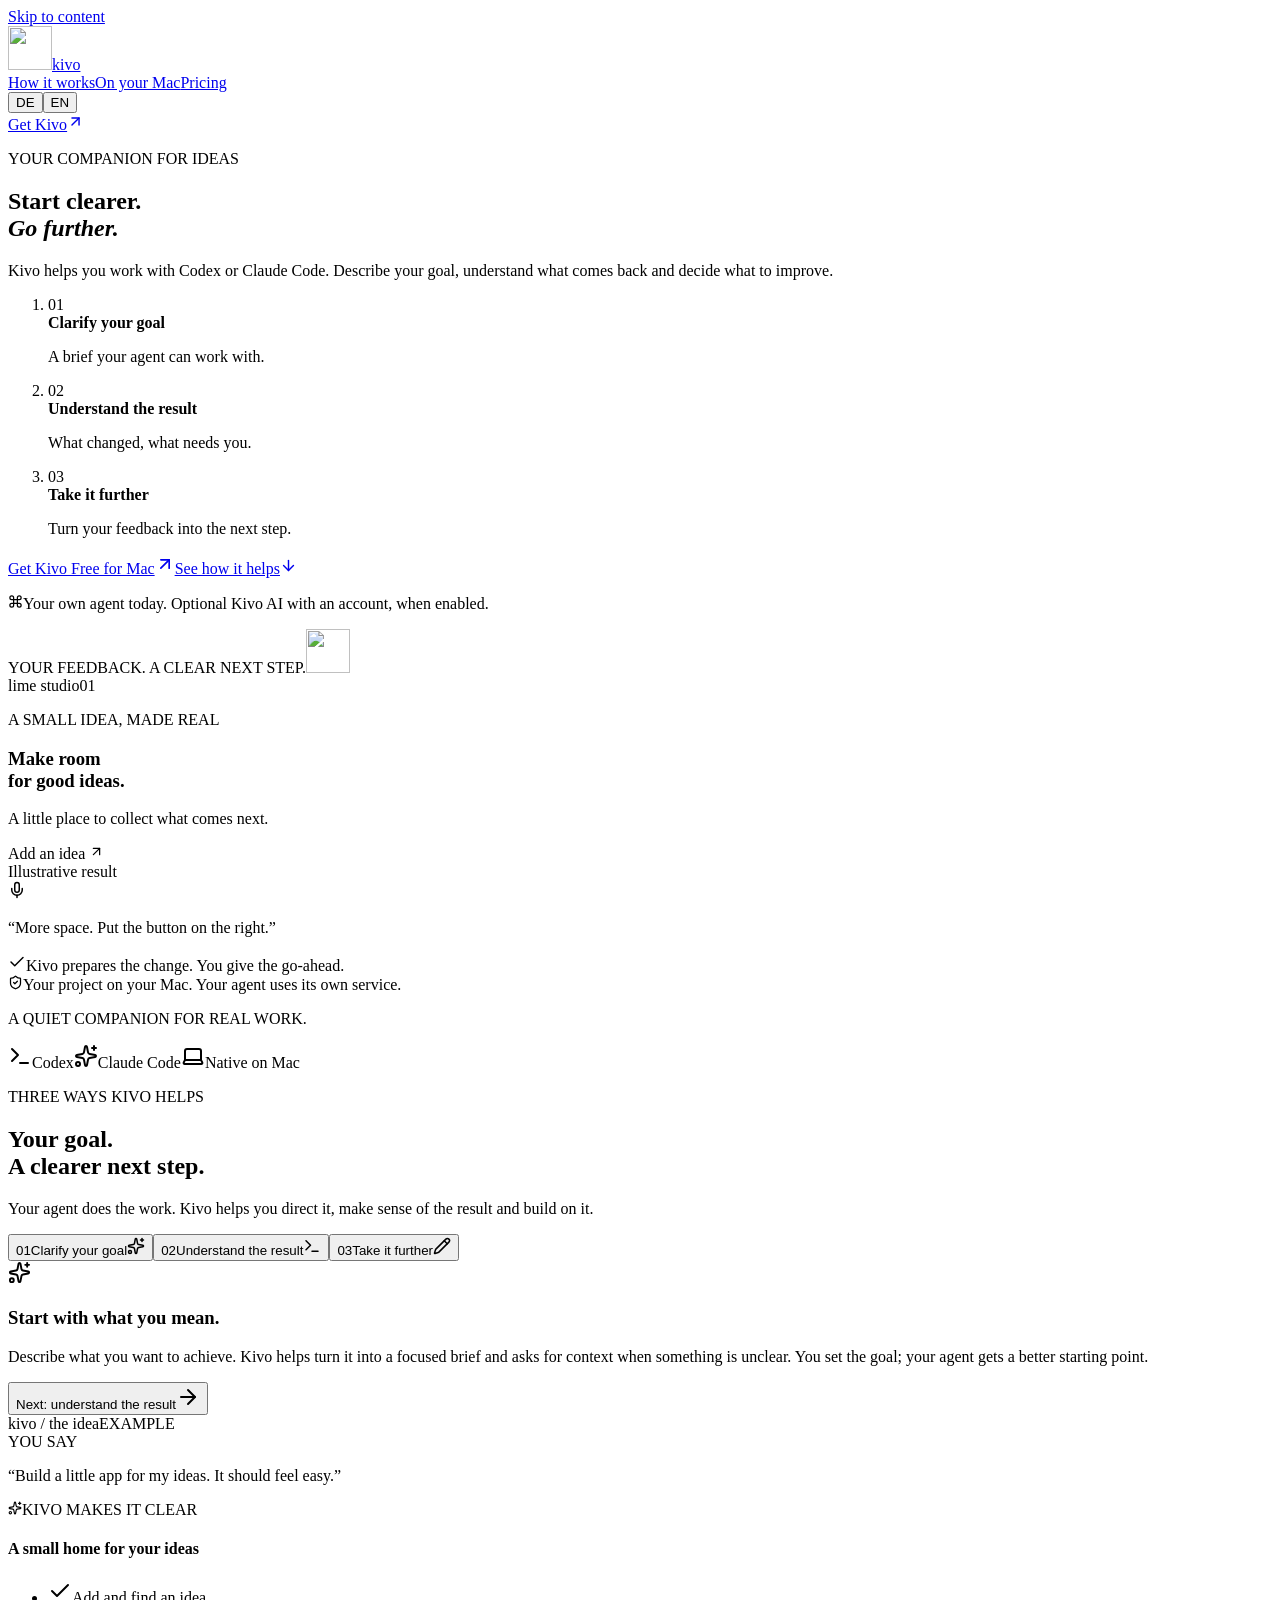
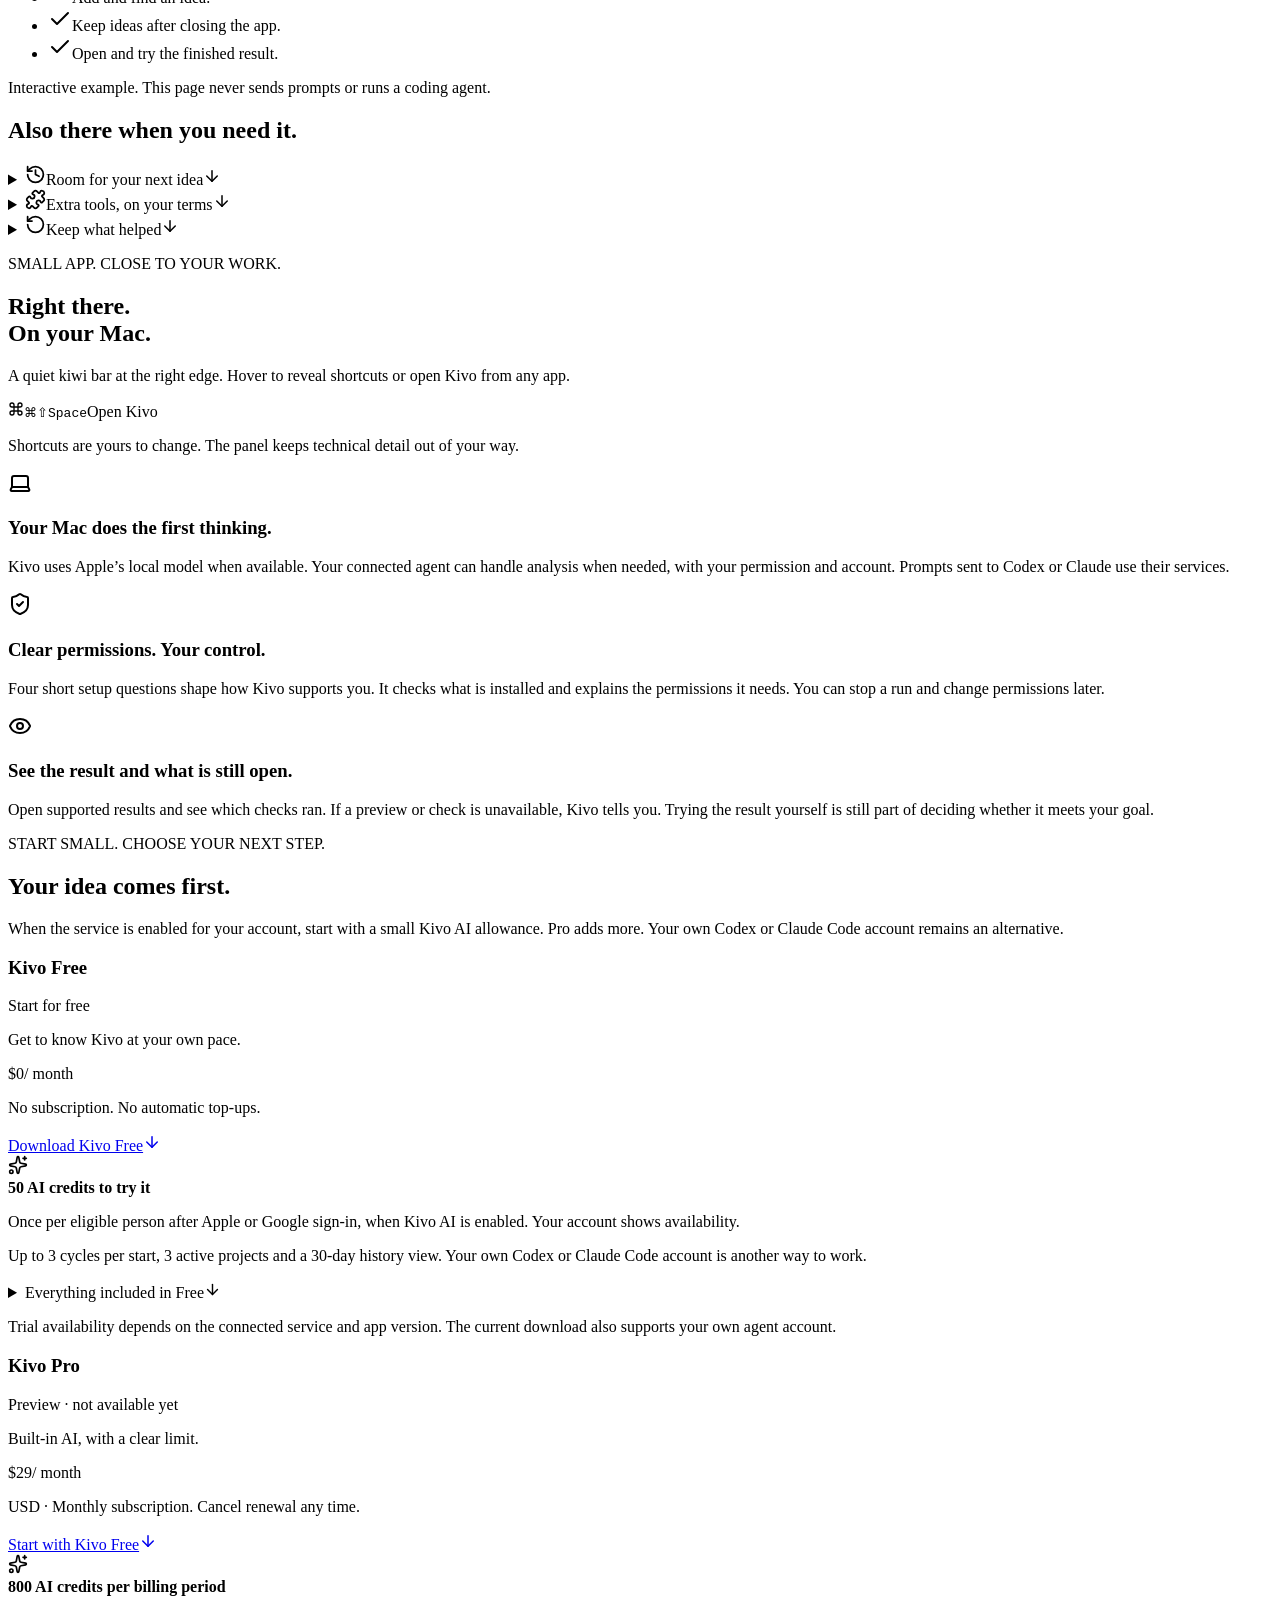
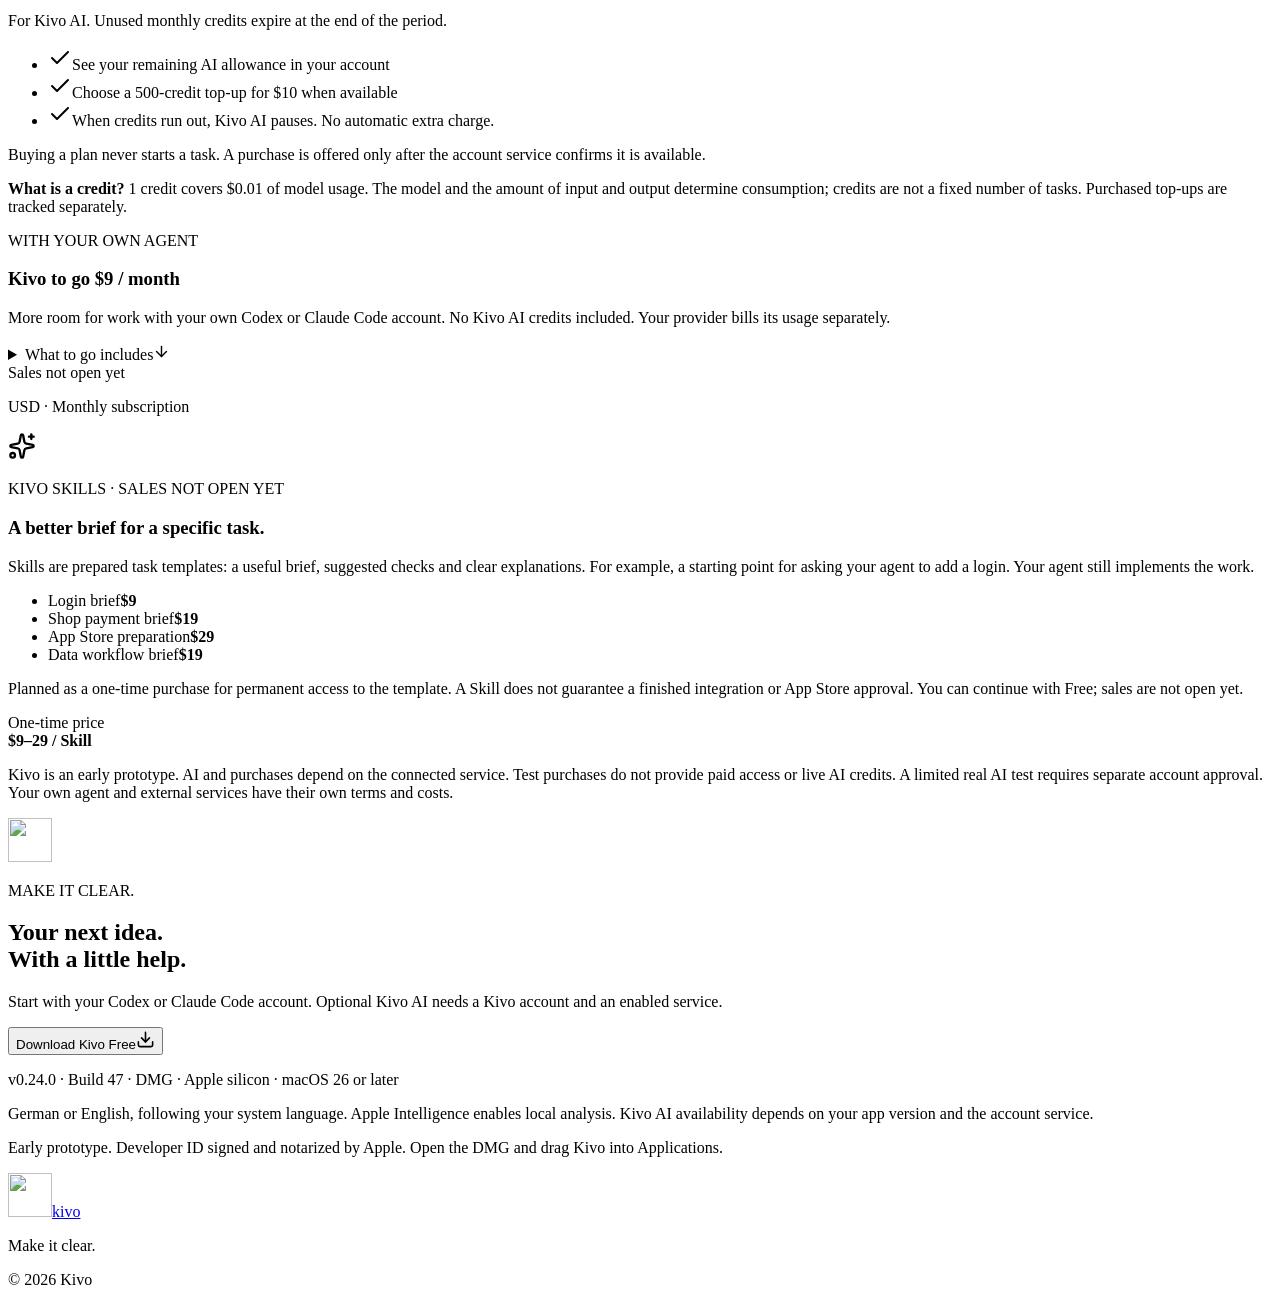
==== commit ece64971: "Publish Kivo 0.24.0 with bounded Kivo AI and updated plans" ====
--- a/docs/index.html
+++ b/docs/index.html
@@ -1,4 +1,4 @@
-<!DOCTYPE html><html lang="en" data-locale="en"><head><meta charSet="utf-8"/><meta name="viewport" content="width=device-width, initial-scale=1"/><link rel="stylesheet" href="/_next/static/css/index.DNnKBPtu.css" data-rsc-css-href="/_next/static/css/index.DNnKBPtu.css" data-precedence="vite-rsc/importer-resources"/><link rel="modulepreload" fetchPriority="low" href="/_next/static/chunks/index-CPK3fs4H.js"/><script src="/_next/static/chunks/rolldown-runtime-C60lm6uB.js" type="module" async=""></script><script src="/_next/static/chunks/framework-D_rUT4EX.js" type="module" async=""></script><link rel="modulepreload" href="/_next/static/chunks/layout-segment-context-BkjCfn6u.js" crossorigin=""/><link rel="modulepreload" href="/_next/static/chunks/page-gHK_vEZm.js" crossorigin=""/><link rel="modulepreload" href="/_next/static/chunks/commerce-D8dwSuVz.js" crossorigin=""/><title>Kivo — Start clearer. Go further.</title><meta name="description" content="Your Mac companion for Codex and Claude Code. Clarify your goal, understand the result and improve it with focused feedback. Start with Kivo Free."/><link rel="icon" href="/favicon.svg"/><link rel="canonical" href="https://kivo.com.ai"/><script>(function(){var l=/^de(?:-|$)/i.test(navigator.language||'')?'de':'en';try{var s=localStorage.getItem('kivo-language');if(s==='de'||s==='en')l=s}catch(e){}document.documentElement.dataset.locale=l;document.documentElement.lang=l})();</script><style>html:not([data-locale="de"]) [data-copy-language="de"]{display:none}html[data-locale="de"] [data-copy-language="en"]{display:none}html[data-locale="de"] [data-copy-language="de"]{display:contents}</style><script>Object.assign(((self[Symbol.for("vinext.navigationRuntime")]??={bootstrap:{routeManifest:null},functions:{}}).bootstrap.rsc??={rsc:[]}),{params:{},nav:{"pathname":"/","searchParams":[]}})</script><link rel="modulepreload" href="/_next/static/chunks/index-CPK3fs4H.js" />
+<!DOCTYPE html><html lang="en" data-locale="en"><head><meta charSet="utf-8"/><meta name="viewport" content="width=device-width, initial-scale=1"/><link rel="stylesheet" href="/_next/static/css/index.CU-r3nM0.css" data-rsc-css-href="/_next/static/css/index.CU-r3nM0.css" data-precedence="vite-rsc/importer-resources"/><link rel="modulepreload" fetchPriority="low" href="/_next/static/chunks/index-BGcVaopD.js"/><script src="/_next/static/chunks/rolldown-runtime-C60lm6uB.js" type="module" async=""></script><script src="/_next/static/chunks/framework-D_rUT4EX.js" type="module" async=""></script><link rel="modulepreload" href="/_next/static/chunks/layout-segment-context-uPca2nra.js" crossorigin=""/><link rel="modulepreload" href="/_next/static/chunks/page-BtD7Fq_t.js" crossorigin=""/><link rel="modulepreload" href="/_next/static/chunks/commerce-DfJLtHyI.js" crossorigin=""/><title>Kivo — Start clearer. Go further.</title><meta name="description" content="Your Mac companion for Codex and Claude Code. Clarify your goal, understand the result and improve it with focused feedback. Start with Kivo Free."/><link rel="icon" href="/favicon.svg"/><link rel="canonical" href="https://kivo.com.ai"/><script>(function(){var l=/^de(?:-|$)/i.test(navigator.language||'')?'de':'en';try{var s=localStorage.getItem('kivo-language');if(s==='de'||s==='en')l=s}catch(e){}document.documentElement.dataset.locale=l;document.documentElement.lang=l})();</script><style>html:not([data-locale="de"]) [data-copy-language="de"]{display:none}html[data-locale="de"] [data-copy-language="en"]{display:none}html[data-locale="de"] [data-copy-language="de"]{display:contents}</style><script>Object.assign(((self[Symbol.for("vinext.navigationRuntime")]??={bootstrap:{routeManifest:null},functions:{}}).bootstrap.rsc??={rsc:[]}),{params:{},nav:{"pathname":"/","searchParams":[]}})</script><link rel="modulepreload" href="/_next/static/chunks/index-BGcVaopD.js" />
 <link rel="preload" href="/_next/static/_vinext_fonts/geist-8ac0455e797f/geist-98bbbccb.woff2" as="font" type="font/woff2" crossorigin />
 <link rel="preload" href="/_next/static/_vinext_fonts/geist-mono-00e989178794/geist-mono-013b2f2f.woff2" as="font" type="font/woff2" crossorigin />
 <style data-vinext-fonts>/* cyrillic-ext */
@@ -128,4 +128,4 @@
 
 .__variable_geist_mono_1001rt9 { --font-geist-mono: 'Geist Mono', 'Geist Mono Fallback'; }
 </style>
-</head><body class="__variable_geist_19ysh9d __variable_geist_mono_1001rt9 antialiased"><a class="skip-link" href="#main"><span lang="en" data-copy-language="en">Skip to content</span><span lang="de" data-copy-language="de">Zum Inhalt</span></a><header class="site-header wrap"><a class="wordmark" href="#main" aria-label="Kivo"><img src="/favicon.svg" alt="" width="44" height="44" loading="lazy" decoding="async" class="kivo-mark " data-nimg="1"/><span>kivo</span></a><nav aria-label="Main navigation"><a href="#workflow"><span lang="en" data-copy-language="en">How it works</span><span lang="de" data-copy-language="de">So geht’s</span></a><a href="#local"><span lang="en" data-copy-language="en">On your Mac</span><span lang="de" data-copy-language="de">Auf deinem Mac</span></a><a href="#pricing"><span lang="en" data-copy-language="en">Pricing</span><span lang="de" data-copy-language="de">Preise</span></a></nav><div class="header-actions"><div class="locale-picker" aria-label="Language"><button type="button" data-locale="de" aria-pressed="false">DE</button><button type="button" data-locale="en" aria-pressed="true">EN</button></div><a class="nav-download" href="#download"><span lang="en" data-copy-language="en">Get Kivo</span><span lang="de" data-copy-language="de">Kivo laden</span><svg xmlns="http://www.w3.org/2000/svg" width="17" height="17" viewBox="0 0 24 24" fill="none" stroke="currentColor" stroke-width="2" stroke-linecap="round" stroke-linejoin="round" class="lucide lucide-arrow-up-right" aria-hidden="true"><path d="M7 7h10v10"></path><path d="M7 17 17 7"></path></svg></a></div></header><main id="main"><section class="hero wrap" aria-labelledby="hero-title"><div class="hero-copy"><p class="eyebrow"><span class="status-dot"></span><span lang="en" data-copy-language="en">YOUR COMPANION FOR CODEX &amp; CLAUDE</span><span lang="de" data-copy-language="de">DEIN BEGLEITER FÜR CODEX &amp; CLAUDE</span></p><h1 id="hero-title"><span lang="en" data-copy-language="en">Start clearer.<br/><em>Go further.</em></span><span lang="de" data-copy-language="de">Klarer starten.<br/><em>Mehr erreichen.</em></span></h1><p class="hero-description"><span lang="en" data-copy-language="en">Kivo helps you work with Codex or Claude Code. Describe your goal, understand what comes back and decide what to improve.</span><span lang="de" data-copy-language="de">Kivo macht die Arbeit mit Codex oder Claude Code zugänglich. Beschreibe dein Ziel, verstehe das Ergebnis und entscheide, was besser werden soll.</span></p><ol class="hero-benefits"><li><span class="benefit-number" aria-hidden="true">0<!-- -->1</span><div><strong><span lang="en" data-copy-language="en">Clarify your goal</span><span lang="de" data-copy-language="de">Ziel klären</span></strong><p><span lang="en" data-copy-language="en">A brief your agent can work with.</span><span lang="de" data-copy-language="de">Ein Auftrag, mit dem dein Agent arbeiten kann.</span></p></div></li><li><span class="benefit-number" aria-hidden="true">0<!-- -->2</span><div><strong><span lang="en" data-copy-language="en">Understand the result</span><span lang="de" data-copy-language="de">Ergebnis verstehen</span></strong><p><span lang="en" data-copy-language="en">What changed, what needs you.</span><span lang="de" data-copy-language="de">Was sich geändert hat und wo du gefragt bist.</span></p></div></li><li><span class="benefit-number" aria-hidden="true">0<!-- -->3</span><div><strong><span lang="en" data-copy-language="en">Take it further</span><span lang="de" data-copy-language="de">Gezielt verbessern</span></strong><p><span lang="en" data-copy-language="en">Turn your feedback into the next step.</span><span lang="de" data-copy-language="de">Aus deinem Feedback wird der nächste Schritt.</span></p></div></li></ol><div class="hero-actions"><a class="cta cta-dark" href="#download"><span lang="en" data-copy-language="en">Get Kivo Free for Mac</span><span lang="de" data-copy-language="de">Kivo Free für Mac laden</span><svg xmlns="http://www.w3.org/2000/svg" width="20" height="20" viewBox="0 0 24 24" fill="none" stroke="currentColor" stroke-width="2" stroke-linecap="round" stroke-linejoin="round" class="lucide lucide-arrow-up-right" aria-hidden="true"><path d="M7 7h10v10"></path><path d="M7 17 17 7"></path></svg></a><a class="text-link" href="#workflow"><span lang="en" data-copy-language="en">See how it helps</span><span lang="de" data-copy-language="de">So hilft dir Kivo</span><svg xmlns="http://www.w3.org/2000/svg" width="17" height="17" viewBox="0 0 24 24" fill="none" stroke="currentColor" stroke-width="2" stroke-linecap="round" stroke-linejoin="round" class="lucide lucide-arrow-down" aria-hidden="true"><path d="M12 5v14"></path><path d="m19 12-7 7-7-7"></path></svg></a></div><p class="hero-note"><svg xmlns="http://www.w3.org/2000/svg" width="15" height="15" viewBox="0 0 24 24" fill="none" stroke="currentColor" stroke-width="2" stroke-linecap="round" stroke-linejoin="round" class="lucide lucide-command" aria-hidden="true"><path d="M15 6v12a3 3 0 1 0 3-3H6a3 3 0 1 0 3 3V6a3 3 0 1 0-3 3h12a3 3 0 1 0-3-3"></path></svg><span lang="en" data-copy-language="en">Free to start. Your agent, your account.</span><span lang="de" data-copy-language="de">Kostenlos starten. Dein Agent, dein Konto.</span></p></div><div class="hero-product hero-loop"><div class="product-caption"><span><span lang="en" data-copy-language="en">YOUR FEEDBACK. A CLEAR NEXT STEP.</span><span lang="de" data-copy-language="de">DEIN FEEDBACK. EIN KLARER NÄCHSTER SCHRITT.</span></span><img src="/favicon.svg" alt="" width="44" height="44" loading="lazy" decoding="async" class="kivo-mark " data-nimg="1"/></div><div class="hero-preview"><div class="mini-result mini-result-after"><div class="mini-result-top"><span>lime studio</span><span>01</span></div><p class="mini-result-label"><span lang="en" data-copy-language="en">A SMALL IDEA, MADE REAL</span><span lang="de" data-copy-language="de">EINE KLEINE IDEE WIRD ECHT</span></p><h3><span lang="en" data-copy-language="en">Make room<br/>for good ideas.</span><span lang="de" data-copy-language="de">Platz für<br/>gute Ideen.</span></h3><p><span lang="en" data-copy-language="en">A little place to collect what comes next.</span><span lang="de" data-copy-language="de">Ein kleiner Ort für alles, was als Nächstes kommt.</span></p><div class="mini-result-action"><span><span lang="en" data-copy-language="en">Add an idea</span><span lang="de" data-copy-language="de">Idee hinzufügen</span> <svg xmlns="http://www.w3.org/2000/svg" width="15" height="15" viewBox="0 0 24 24" fill="none" stroke="currentColor" stroke-width="2" stroke-linecap="round" stroke-linejoin="round" class="lucide lucide-arrow-up-right" aria-hidden="true"><path d="M7 7h10v10"></path><path d="M7 17 17 7"></path></svg></span></div></div><span class="result-version"><span lang="en" data-copy-language="en">Illustrative result</span><span lang="de" data-copy-language="de">Beispielergebnis</span></span></div><div class="feedback-bubble"><svg xmlns="http://www.w3.org/2000/svg" width="18" height="18" viewBox="0 0 24 24" fill="none" stroke="currentColor" stroke-width="2" stroke-linecap="round" stroke-linejoin="round" class="lucide lucide-mic" aria-hidden="true"><path d="M12 19v3"></path><path d="M19 10v2a7 7 0 0 1-14 0v-2"></path><rect x="9" y="2" width="6" height="13" rx="3"></rect></svg><p><span lang="en" data-copy-language="en">“More space. Put the button on the right.”</span><span lang="de" data-copy-language="de">„Mehr Platz. Den Button nach rechts.“</span></p></div><div class="confirmation-strip"><svg xmlns="http://www.w3.org/2000/svg" width="18" height="18" viewBox="0 0 24 24" fill="none" stroke="currentColor" stroke-width="2" stroke-linecap="round" stroke-linejoin="round" class="lucide lucide-check" aria-hidden="true"><path d="M20 6 9 17l-5-5"></path></svg><span><span lang="en" data-copy-language="en">Kivo prepares the change. You give the go-ahead.</span><span lang="de" data-copy-language="de">Kivo bereitet die Änderung vor. Du gibst den Start frei.</span></span></div><div class="product-footnote"><svg xmlns="http://www.w3.org/2000/svg" width="15" height="15" viewBox="0 0 24 24" fill="none" stroke="currentColor" stroke-width="2" stroke-linecap="round" stroke-linejoin="round" class="lucide lucide-shield-check" aria-hidden="true"><path d="M20 13c0 5-3.5 7.5-7.66 8.95a1 1 0 0 1-.67-.01C7.5 20.5 4 18 4 13V6a1 1 0 0 1 1-1c2 0 4.5-1.2 6.24-2.72a1.17 1.17 0 0 1 1.52 0C14.51 3.81 17 5 19 5a1 1 0 0 1 1 1z"></path><path d="m9 12 2 2 4-4"></path></svg><span lang="en" data-copy-language="en">Your project on your Mac. Your agent uses its own service.</span><span lang="de" data-copy-language="de">Dein Projekt auf deinem Mac. Dein Agent nutzt seinen Anbieter.</span></div></div></section><div class="compatibility wrap"><p><span lang="en" data-copy-language="en">A QUIET COMPANION FOR REAL WORK.</span><span lang="de" data-copy-language="de">EIN RUHIGER BEGLEITER FÜR ECHTE ARBEIT.</span></p><div><span><svg xmlns="http://www.w3.org/2000/svg" width="24" height="24" viewBox="0 0 24 24" fill="none" stroke="currentColor" stroke-width="2" stroke-linecap="round" stroke-linejoin="round" class="lucide lucide-terminal" aria-hidden="true"><path d="M12 19h8"></path><path d="m4 17 6-6-6-6"></path></svg>Codex</span><span><svg xmlns="http://www.w3.org/2000/svg" width="24" height="24" viewBox="0 0 24 24" fill="none" stroke="currentColor" stroke-width="2" stroke-linecap="round" stroke-linejoin="round" class="lucide lucide-sparkles" aria-hidden="true"><path d="M11.017 2.814a1 1 0 0 1 1.966 0l1.051 5.558a2 2 0 0 0 1.594 1.594l5.558 1.051a1 1 0 0 1 0 1.966l-5.558 1.051a2 2 0 0 0-1.594 1.594l-1.051 5.558a1 1 0 0 1-1.966 0l-1.051-5.558a2 2 0 0 0-1.594-1.594l-5.558-1.051a1 1 0 0 1 0-1.966l5.558-1.051a2 2 0 0 0 1.594-1.594z"></path><path d="M20 2v4"></path><path d="M22 4h-4"></path><circle cx="4" cy="20" r="2"></circle></svg>Claude Code</span><span class="native-label"><svg xmlns="http://www.w3.org/2000/svg" width="24" height="24" viewBox="0 0 24 24" fill="none" stroke="currentColor" stroke-width="2" stroke-linecap="round" stroke-linejoin="round" class="lucide lucide-laptop" aria-hidden="true"><path d="M18 5a2 2 0 0 1 2 2v8.526a2 2 0 0 0 .212.897l1.068 2.127a1 1 0 0 1-.9 1.45H3.62a1 1 0 0 1-.9-1.45l1.068-2.127A2 2 0 0 0 4 15.526V7a2 2 0 0 1 2-2z"></path><path d="M20.054 15.987H3.946"></path></svg><span lang="en" data-copy-language="en">Native on Mac</span><span lang="de" data-copy-language="de">Nativ auf dem Mac</span></span></div></div><section id="workflow" class="workflow-section" aria-labelledby="workflow-title"><div class="wrap"><div class="section-heading"><div><p class="eyebrow"><span lang="en" data-copy-language="en">THREE WAYS KIVO HELPS</span><span lang="de" data-copy-language="de">DREI DINGE, BEI DENEN KIVO HILFT</span></p><h2 id="workflow-title"><span lang="en" data-copy-language="en">Your goal.<br/>A clearer next step.</span><span lang="de" data-copy-language="de">Dein Ziel.<br/>Ein klarer nächster Schritt.</span></h2></div><p><span lang="en" data-copy-language="en">Your agent does the work. Kivo helps you direct it, make sense of the result and build on it.</span><span lang="de" data-copy-language="de">Dein Agent setzt um. Kivo hilft dir, ihn anzuleiten, das Ergebnis einzuordnen und darauf aufzubauen.</span></p></div><div data-orientation="horizontal" data-activation-direction="none" data-slot="tabs" class="group/tabs flex gap-2 data-horizontal:flex-col workflow-tabs"><div data-orientation="horizontal" data-activation-direction="none" role="tablist" data-slot="tabs-list" data-variant="default" aria-label="Explore the Kivo workflow" class="group/tabs-list inline-flex w-fit items-center justify-center rounded-lg p-[3px] text-muted-foreground group-data-horizontal/tabs:h-8 group-data-vertical/tabs:h-fit group-data-vertical/tabs:flex-col data-[variant=line]:rounded-none bg-muted workflow-steps"><button type="button" data-active="" data-orientation="horizontal" data-activation-direction="none" aria-disabled="false" tabindex="-1" role="tab" aria-selected="true" id="base-ui-_R_16dmi_" data-composite-item-active="" data-slot="tabs-trigger" class="relative inline-flex h-[calc(100%-1px)] flex-1 items-center justify-center gap-1.5 rounded-md border border-transparent px-1.5 py-0.5 text-sm font-medium whitespace-nowrap text-foreground/60 transition-all group-data-vertical/tabs:w-full group-data-vertical/tabs:justify-start hover:text-foreground focus-visible:border-ring focus-visible:ring-[3px] focus-visible:ring-ring/50 focus-visible:outline-1 focus-visible:outline-ring disabled:pointer-events-none disabled:opacity-50 has-data-[icon=inline-end]:pr-1 has-data-[icon=inline-start]:pl-1 aria-disabled:pointer-events-none aria-disabled:opacity-50 dark:text-muted-foreground dark:hover:text-foreground group-data-[variant=default]/tabs-list:data-active:shadow-sm group-data-[variant=line]/tabs-list:data-active:shadow-none [&amp;_svg]:pointer-events-none [&amp;_svg]:shrink-0 [&amp;_svg:not([class*=&#x27;size-&#x27;])]:size-4 group-data-[variant=line]/tabs-list:bg-transparent group-data-[variant=line]/tabs-list:data-active:bg-transparent dark:group-data-[variant=line]/tabs-list:data-active:border-transparent dark:group-data-[variant=line]/tabs-list:data-active:bg-transparent data-active:bg-background data-active:text-foreground dark:data-active:border-input dark:data-active:bg-input/30 dark:data-active:text-foreground after:absolute after:bg-foreground after:opacity-0 after:transition-opacity group-data-horizontal/tabs:after:inset-x-0 group-data-horizontal/tabs:after:bottom-[-5px] group-data-horizontal/tabs:after:h-0.5 group-data-vertical/tabs:after:inset-y-0 group-data-vertical/tabs:after:-right-1 group-data-vertical/tabs:after:w-0.5 group-data-[variant=line]/tabs-list:data-active:after:opacity-100 workflow-step"><span class="step-number">0<!-- -->1</span><span><span lang="en" data-copy-language="en">Clarify your goal</span><span lang="de" data-copy-language="de">Ziel klären</span></span><svg xmlns="http://www.w3.org/2000/svg" width="18" height="18" viewBox="0 0 24 24" fill="none" stroke="currentColor" stroke-width="2" stroke-linecap="round" stroke-linejoin="round" class="lucide lucide-sparkles" aria-hidden="true"><path d="M11.017 2.814a1 1 0 0 1 1.966 0l1.051 5.558a2 2 0 0 0 1.594 1.594l5.558 1.051a1 1 0 0 1 0 1.966l-5.558 1.051a2 2 0 0 0-1.594 1.594l-1.051 5.558a1 1 0 0 1-1.966 0l-1.051-5.558a2 2 0 0 0-1.594-1.594l-5.558-1.051a1 1 0 0 1 0-1.966l5.558-1.051a2 2 0 0 0 1.594-1.594z"></path><path d="M20 2v4"></path><path d="M22 4h-4"></path><circle cx="4" cy="20" r="2"></circle></svg></button><button type="button" data-orientation="horizontal" data-activation-direction="none" aria-disabled="false" tabindex="-1" role="tab" aria-selected="false" id="base-ui-_R_26dmi_" data-slot="tabs-trigger" class="relative inline-flex h-[calc(100%-1px)] flex-1 items-center justify-center gap-1.5 rounded-md border border-transparent px-1.5 py-0.5 text-sm font-medium whitespace-nowrap text-foreground/60 transition-all group-data-vertical/tabs:w-full group-data-vertical/tabs:justify-start hover:text-foreground focus-visible:border-ring focus-visible:ring-[3px] focus-visible:ring-ring/50 focus-visible:outline-1 focus-visible:outline-ring disabled:pointer-events-none disabled:opacity-50 has-data-[icon=inline-end]:pr-1 has-data-[icon=inline-start]:pl-1 aria-disabled:pointer-events-none aria-disabled:opacity-50 dark:text-muted-foreground dark:hover:text-foreground group-data-[variant=default]/tabs-list:data-active:shadow-sm group-data-[variant=line]/tabs-list:data-active:shadow-none [&amp;_svg]:pointer-events-none [&amp;_svg]:shrink-0 [&amp;_svg:not([class*=&#x27;size-&#x27;])]:size-4 group-data-[variant=line]/tabs-list:bg-transparent group-data-[variant=line]/tabs-list:data-active:bg-transparent dark:group-data-[variant=line]/tabs-list:data-active:border-transparent dark:group-data-[variant=line]/tabs-list:data-active:bg-transparent data-active:bg-background data-active:text-foreground dark:data-active:border-input dark:data-active:bg-input/30 dark:data-active:text-foreground after:absolute after:bg-foreground after:opacity-0 after:transition-opacity group-data-horizontal/tabs:after:inset-x-0 group-data-horizontal/tabs:after:bottom-[-5px] group-data-horizontal/tabs:after:h-0.5 group-data-vertical/tabs:after:inset-y-0 group-data-vertical/tabs:after:-right-1 group-data-vertical/tabs:after:w-0.5 group-data-[variant=line]/tabs-list:data-active:after:opacity-100 workflow-step"><span class="step-number">0<!-- -->2</span><span><span lang="en" data-copy-language="en">Understand the result</span><span lang="de" data-copy-language="de">Ergebnis verstehen</span></span><svg xmlns="http://www.w3.org/2000/svg" width="18" height="18" viewBox="0 0 24 24" fill="none" stroke="currentColor" stroke-width="2" stroke-linecap="round" stroke-linejoin="round" class="lucide lucide-terminal" aria-hidden="true"><path d="M12 19h8"></path><path d="m4 17 6-6-6-6"></path></svg></button><button type="button" data-orientation="horizontal" data-activation-direction="none" aria-disabled="false" tabindex="-1" role="tab" aria-selected="false" id="base-ui-_R_36dmi_" data-slot="tabs-trigger" class="relative inline-flex h-[calc(100%-1px)] flex-1 items-center justify-center gap-1.5 rounded-md border border-transparent px-1.5 py-0.5 text-sm font-medium whitespace-nowrap text-foreground/60 transition-all group-data-vertical/tabs:w-full group-data-vertical/tabs:justify-start hover:text-foreground focus-visible:border-ring focus-visible:ring-[3px] focus-visible:ring-ring/50 focus-visible:outline-1 focus-visible:outline-ring disabled:pointer-events-none disabled:opacity-50 has-data-[icon=inline-end]:pr-1 has-data-[icon=inline-start]:pl-1 aria-disabled:pointer-events-none aria-disabled:opacity-50 dark:text-muted-foreground dark:hover:text-foreground group-data-[variant=default]/tabs-list:data-active:shadow-sm group-data-[variant=line]/tabs-list:data-active:shadow-none [&amp;_svg]:pointer-events-none [&amp;_svg]:shrink-0 [&amp;_svg:not([class*=&#x27;size-&#x27;])]:size-4 group-data-[variant=line]/tabs-list:bg-transparent group-data-[variant=line]/tabs-list:data-active:bg-transparent dark:group-data-[variant=line]/tabs-list:data-active:border-transparent dark:group-data-[variant=line]/tabs-list:data-active:bg-transparent data-active:bg-background data-active:text-foreground dark:data-active:border-input dark:data-active:bg-input/30 dark:data-active:text-foreground after:absolute after:bg-foreground after:opacity-0 after:transition-opacity group-data-horizontal/tabs:after:inset-x-0 group-data-horizontal/tabs:after:bottom-[-5px] group-data-horizontal/tabs:after:h-0.5 group-data-vertical/tabs:after:inset-y-0 group-data-vertical/tabs:after:-right-1 group-data-vertical/tabs:after:w-0.5 group-data-[variant=line]/tabs-list:data-active:after:opacity-100 workflow-step"><span class="step-number">0<!-- -->3</span><span><span lang="en" data-copy-language="en">Take it further</span><span lang="de" data-copy-language="de">Gezielt verbessern</span></span><svg xmlns="http://www.w3.org/2000/svg" width="18" height="18" viewBox="0 0 24 24" fill="none" stroke="currentColor" stroke-width="2" stroke-linecap="round" stroke-linejoin="round" class="lucide lucide-pencil" aria-hidden="true"><path d="M21.174 6.812a1 1 0 0 0-3.986-3.987L3.842 16.174a2 2 0 0 0-.5.83l-1.321 4.352a.5.5 0 0 0 .623.622l4.353-1.32a2 2 0 0 0 .83-.497z"></path><path d="m15 5 4 4"></path></svg></button></div><div data-orientation="horizontal" data-activation-direction="none" id="base-ui-_R_admi_" role="tabpanel" tabindex="0" data-index="-1" data-slot="tabs-content" class="flex-1 text-sm outline-none workflow-panel"><div class="panel-copy"><span class="small-icon"><svg xmlns="http://www.w3.org/2000/svg" width="23" height="23" viewBox="0 0 24 24" fill="none" stroke="currentColor" stroke-width="2" stroke-linecap="round" stroke-linejoin="round" class="lucide lucide-sparkles" aria-hidden="true"><path d="M11.017 2.814a1 1 0 0 1 1.966 0l1.051 5.558a2 2 0 0 0 1.594 1.594l5.558 1.051a1 1 0 0 1 0 1.966l-5.558 1.051a2 2 0 0 0-1.594 1.594l-1.051 5.558a1 1 0 0 1-1.966 0l-1.051-5.558a2 2 0 0 0-1.594-1.594l-5.558-1.051a1 1 0 0 1 0-1.966l5.558-1.051a2 2 0 0 0 1.594-1.594z"></path><path d="M20 2v4"></path><path d="M22 4h-4"></path><circle cx="4" cy="20" r="2"></circle></svg></span><h3><span lang="en" data-copy-language="en">Start with what you mean.</span><span lang="de" data-copy-language="de">Sag, worauf es dir ankommt.</span></h3><p><span lang="en" data-copy-language="en">Describe what you want to achieve. Kivo helps turn it into a focused brief and asks for context when something is unclear. You set the goal; your agent gets a better starting point.</span><span lang="de" data-copy-language="de">Beschreibe, was du erreichen möchtest. Kivo hilft, daraus einen klaren Auftrag zu machen, und fragt nach Kontext, wenn etwas unklar ist. Du setzt das Ziel; dein Agent bekommt eine bessere Grundlage.</span></p><button type="button" tabindex="0" data-slot="button" class="group/button inline-flex shrink-0 items-center justify-center rounded-lg border border-transparent bg-clip-padding text-sm font-medium whitespace-nowrap transition-all outline-none select-none focus-visible:border-ring focus-visible:ring-3 focus-visible:ring-ring/50 active:not-aria-[haspopup]:translate-y-px disabled:pointer-events-none disabled:opacity-50 aria-invalid:border-destructive aria-invalid:ring-3 aria-invalid:ring-destructive/20 dark:aria-invalid:border-destructive/50 dark:aria-invalid:ring-destructive/40 [&amp;_svg]:pointer-events-none [&amp;_svg]:shrink-0 [&amp;_svg:not([class*=&#x27;size-&#x27;])]:size-4 hover:bg-muted hover:text-foreground aria-expanded:bg-muted aria-expanded:text-foreground dark:hover:bg-muted/50 h-8 gap-1.5 px-2.5 has-data-[icon=inline-end]:pr-2 has-data-[icon=inline-start]:pl-2 next-step"><span lang="en" data-copy-language="en">Next: understand the result</span><span lang="de" data-copy-language="de">Weiter: das Ergebnis verstehen</span><svg xmlns="http://www.w3.org/2000/svg" width="24" height="24" viewBox="0 0 24 24" fill="none" stroke="currentColor" stroke-width="2" stroke-linecap="round" stroke-linejoin="round" class="lucide lucide-arrow-right" aria-hidden="true"><path d="M5 12h14"></path><path d="m12 5 7 7-7 7"></path></svg></button></div><div class="example-surface"><div class="example-toolbar"><span class="window-dots" aria-hidden="true"><i></i><i></i><i></i></span><span>kivo / <span lang="en" data-copy-language="en">the idea</span><span lang="de" data-copy-language="de">die Idee</span></span><span><span lang="en" data-copy-language="en">EXAMPLE</span><span lang="de" data-copy-language="de">BEISPIEL</span></span></div><div class="example-body"><div class="input-example"><span class="mini-label"><span lang="en" data-copy-language="en">YOU SAY</span><span lang="de" data-copy-language="de">DU SAGST</span></span><p><span lang="en" data-copy-language="en">“Build a little app for my ideas. It should feel easy.”</span><span lang="de" data-copy-language="de">„Bau mir eine kleine App für meine Ideen. Sie soll sich einfach anfühlen.“</span></p></div><div class="output-example"><span class="mini-label"><svg xmlns="http://www.w3.org/2000/svg" width="14" height="14" viewBox="0 0 24 24" fill="none" stroke="currentColor" stroke-width="2" stroke-linecap="round" stroke-linejoin="round" class="lucide lucide-sparkles" aria-hidden="true"><path d="M11.017 2.814a1 1 0 0 1 1.966 0l1.051 5.558a2 2 0 0 0 1.594 1.594l5.558 1.051a1 1 0 0 1 0 1.966l-5.558 1.051a2 2 0 0 0-1.594 1.594l-1.051 5.558a1 1 0 0 1-1.966 0l-1.051-5.558a2 2 0 0 0-1.594-1.594l-5.558-1.051a1 1 0 0 1 0-1.966l5.558-1.051a2 2 0 0 0 1.594-1.594z"></path><path d="M20 2v4"></path><path d="M22 4h-4"></path><circle cx="4" cy="20" r="2"></circle></svg><span lang="en" data-copy-language="en">KIVO MAKES IT CLEAR</span><span lang="de" data-copy-language="de">KIVO MACHT ES KLAR</span></span><h4><span lang="en" data-copy-language="en">A small home for your ideas</span><span lang="de" data-copy-language="de">Ein kleiner Ort für deine Ideen</span></h4><ul><li><svg xmlns="http://www.w3.org/2000/svg" width="24" height="24" viewBox="0 0 24 24" fill="none" stroke="currentColor" stroke-width="2" stroke-linecap="round" stroke-linejoin="round" class="lucide lucide-check" aria-hidden="true"><path d="M20 6 9 17l-5-5"></path></svg><span lang="en" data-copy-language="en">Add and find an idea.</span><span lang="de" data-copy-language="de">Eine Idee hinzufügen und wiederfinden.</span></li><li><svg xmlns="http://www.w3.org/2000/svg" width="24" height="24" viewBox="0 0 24 24" fill="none" stroke="currentColor" stroke-width="2" stroke-linecap="round" stroke-linejoin="round" class="lucide lucide-check" aria-hidden="true"><path d="M20 6 9 17l-5-5"></path></svg><span lang="en" data-copy-language="en">Keep ideas after closing the app.</span><span lang="de" data-copy-language="de">Ideen bleiben nach dem Schließen erhalten.</span></li><li><svg xmlns="http://www.w3.org/2000/svg" width="24" height="24" viewBox="0 0 24 24" fill="none" stroke="currentColor" stroke-width="2" stroke-linecap="round" stroke-linejoin="round" class="lucide lucide-check" aria-hidden="true"><path d="M20 6 9 17l-5-5"></path></svg><span lang="en" data-copy-language="en">Open and try the finished result.</span><span lang="de" data-copy-language="de">Das fertige Ergebnis öffnen und ausprobieren.</span></li></ul></div></div></div></div></div><p class="demo-caption"><span lang="en" data-copy-language="en">Interactive example. This page never sends prompts or runs a coding agent.</span><span lang="de" data-copy-language="de">Interaktives Beispiel. Diese Seite sendet keine Prompts und startet keinen Agenten.</span></p></div></section><section class="support-section wrap" aria-labelledby="features-title"><h2 id="features-title"><span lang="en" data-copy-language="en">Also there when you need it.</span><span lang="de" data-copy-language="de">Auch dabei, wenn du es brauchst.</span></h2><div class="support-details"><details><summary><svg xmlns="http://www.w3.org/2000/svg" width="21" height="21" viewBox="0 0 24 24" fill="none" stroke="currentColor" stroke-width="2" stroke-linecap="round" stroke-linejoin="round" class="lucide lucide-rotate-ccw-clock" aria-hidden="true"><path d="M3 12a9 9 0 1 0 9-9 9.75 9.75 0 0 0-6.74 2.74L3 8"></path><path d="M3 3v5h5"></path><path d="M12 7v5l4 2"></path></svg><span><span lang="en" data-copy-language="en">Room for your next idea</span><span lang="de" data-copy-language="de">Platz für deine nächste Idee</span></span><svg xmlns="http://www.w3.org/2000/svg" width="18" height="18" viewBox="0 0 24 24" fill="none" stroke="currentColor" stroke-width="2" stroke-linecap="round" stroke-linejoin="round" class="lucide lucide-arrow-down" aria-hidden="true"><path d="M12 5v14"></path><path d="m19 12-7 7-7-7"></path></svg></summary><p><span lang="en" data-copy-language="en">Prepare another task while your agent works. Revisit earlier results, restart a task or give it a folder of its own. Queued tasks run one at a time.</span><span lang="de" data-copy-language="de">Bereite einen weiteren Auftrag vor, während dein Agent arbeitet. Sieh frühere Ergebnisse an, starte einen Auftrag erneut oder gib ihm einen eigenen Ordner. Die Warteschlange läuft Auftrag für Auftrag.</span></p></details><details><summary><svg xmlns="http://www.w3.org/2000/svg" width="21" height="21" viewBox="0 0 24 24" fill="none" stroke="currentColor" stroke-width="2" stroke-linecap="round" stroke-linejoin="round" class="lucide lucide-puzzle" aria-hidden="true"><path d="M15.39 4.39a1 1 0 0 0 1.68-.474 2.5 2.5 0 1 1 3.014 3.015 1 1 0 0 0-.474 1.68l1.683 1.682a2.414 2.414 0 0 1 0 3.414L19.61 15.39a1 1 0 0 1-1.68-.474 2.5 2.5 0 1 0-3.014 3.015 1 1 0 0 1 .474 1.68l-1.683 1.682a2.414 2.414 0 0 1-3.414 0L8.61 19.61a1 1 0 0 0-1.68.474 2.5 2.5 0 1 1-3.014-3.015 1 1 0 0 0 .474-1.68l-1.683-1.682a2.414 2.414 0 0 1 0-3.414L4.39 8.61a1 1 0 0 1 1.68.474 2.5 2.5 0 1 0 3.014-3.015 1 1 0 0 1-.474-1.68l1.683-1.682a2.414 2.414 0 0 1 3.414 0z"></path></svg><span><span lang="en" data-copy-language="en">Extra tools, on your terms</span><span lang="de" data-copy-language="de">Weitere Werkzeuge, nach deinen Regeln</span></span><svg xmlns="http://www.w3.org/2000/svg" width="18" height="18" viewBox="0 0 24 24" fill="none" stroke="currentColor" stroke-width="2" stroke-linecap="round" stroke-linejoin="round" class="lucide lucide-arrow-down" aria-hidden="true"><path d="M12 5v14"></path><path d="m19 12-7 7-7-7"></path></svg></summary><p><span lang="en" data-copy-language="en">Connect supported MCP services. Allow, ask or block each tool and set call limits per task. Kivo asks before exceeding a limit. The service sets its own prices; a call limit is not a spending limit.</span><span lang="de" data-copy-language="de">Verbinde unterstützte MCP-Dienste. Erlaube einzelne Werkzeuge, lass nachfragen oder sperre sie und begrenze ihre Aufrufe pro Auftrag. Vor weiteren Aufrufen fragt Kivo. Die Preise bestimmt der Dienst; eine Aufrufgrenze ist kein Kostenlimit.</span></p></details><details><summary><svg xmlns="http://www.w3.org/2000/svg" width="21" height="21" viewBox="0 0 24 24" fill="none" stroke="currentColor" stroke-width="2" stroke-linecap="round" stroke-linejoin="round" class="lucide lucide-rotate-ccw" aria-hidden="true"><path d="M3 12a9 9 0 1 0 9-9 9.75 9.75 0 0 0-6.74 2.74L3 8"></path><path d="M3 3v5h5"></path></svg><span><span lang="en" data-copy-language="en">Keep what helped</span><span lang="de" data-copy-language="de">Behalten, was geholfen hat</span></span><svg xmlns="http://www.w3.org/2000/svg" width="18" height="18" viewBox="0 0 24 24" fill="none" stroke="currentColor" stroke-width="2" stroke-linecap="round" stroke-linejoin="round" class="lucide lucide-arrow-down" aria-hidden="true"><path d="M12 5v14"></path><path d="m19 12-7 7-7-7"></path></svg></summary><p><span lang="en" data-copy-language="en">Accept a result to save that version. Kivo can remember useful preferences for the project. You can review and remove memories, and find earlier work in your task history.</span><span lang="de" data-copy-language="de">Akzeptiere ein Ergebnis, um diesen Stand abzulegen. Kivo kann hilfreiche Wünsche für das Projekt merken. Du kannst Erinnerungen prüfen und löschen und frühere Arbeit im Verlauf wiederfinden.</span></p></details></div></section><section id="local" class="local-section wrap" aria-labelledby="local-title"><div class="local-heading"><p class="eyebrow"><span lang="en" data-copy-language="en">SMALL APP. CLOSE TO YOUR WORK.</span><span lang="de" data-copy-language="de">KLEINE APP. NAH AN DEINER ARBEIT.</span></p><h2 id="local-title"><span lang="en" data-copy-language="en">Right there.<br/>On your Mac.</span><span lang="de" data-copy-language="de">Direkt da.<br/>Auf deinem Mac.</span></h2><p><span lang="en" data-copy-language="en">A quiet kiwi bar at the right edge. Hover to reveal shortcuts or open Kivo from any app.</span><span lang="de" data-copy-language="de">Eine ruhige Kiwi-Leiste am rechten Rand. Fahre darüber, um die Kürzel zu sehen, oder öffne Kivo aus jeder App.</span></p><div class="shortcut-example"><svg xmlns="http://www.w3.org/2000/svg" width="16" height="16" viewBox="0 0 24 24" fill="none" stroke="currentColor" stroke-width="2" stroke-linecap="round" stroke-linejoin="round" class="lucide lucide-command" aria-hidden="true"><path d="M15 6v12a3 3 0 1 0 3-3H6a3 3 0 1 0 3 3V6a3 3 0 1 0-3 3h12a3 3 0 1 0-3-3"></path></svg><kbd>⌘</kbd><kbd>⇧</kbd><kbd><span lang="en" data-copy-language="en">Space</span><span lang="de" data-copy-language="de">Leertaste</span></kbd><span><span lang="en" data-copy-language="en">Open Kivo</span><span lang="de" data-copy-language="de">Kivo öffnen</span></span></div><p class="shortcut-note"><span lang="en" data-copy-language="en">Shortcuts are yours to change. The panel keeps technical detail out of your way.</span><span lang="de" data-copy-language="de">Die Kürzel kannst du ändern. Technische Details bleiben im Panel im Hintergrund.</span></p></div><div class="local-details"><article><svg xmlns="http://www.w3.org/2000/svg" width="24" height="24" viewBox="0 0 24 24" fill="none" stroke="currentColor" stroke-width="2" stroke-linecap="round" stroke-linejoin="round" class="lucide lucide-laptop" aria-hidden="true"><path d="M18 5a2 2 0 0 1 2 2v8.526a2 2 0 0 0 .212.897l1.068 2.127a1 1 0 0 1-.9 1.45H3.62a1 1 0 0 1-.9-1.45l1.068-2.127A2 2 0 0 0 4 15.526V7a2 2 0 0 1 2-2z"></path><path d="M20.054 15.987H3.946"></path></svg><div><h3><span lang="en" data-copy-language="en">Your Mac does the first thinking.</span><span lang="de" data-copy-language="de">Dein Mac denkt zuerst mit.</span></h3><p><span lang="en" data-copy-language="en">Kivo uses Apple’s local model when available. Your connected agent can handle analysis when needed, with your permission and account. Prompts sent to Codex or Claude use their services.</span><span lang="de" data-copy-language="de">Kivo nutzt Apples lokales Modell, wenn es verfügbar ist. Bei Bedarf kann dein verbundener Agent die Analyse übernehmen – mit deiner Freigabe und deinem Konto. Prompts an Codex oder Claude nutzen deren Dienste.</span></p></div></article><article><svg xmlns="http://www.w3.org/2000/svg" width="24" height="24" viewBox="0 0 24 24" fill="none" stroke="currentColor" stroke-width="2" stroke-linecap="round" stroke-linejoin="round" class="lucide lucide-shield-check" aria-hidden="true"><path d="M20 13c0 5-3.5 7.5-7.66 8.95a1 1 0 0 1-.67-.01C7.5 20.5 4 18 4 13V6a1 1 0 0 1 1-1c2 0 4.5-1.2 6.24-2.72a1.17 1.17 0 0 1 1.52 0C14.51 3.81 17 5 19 5a1 1 0 0 1 1 1z"></path><path d="m9 12 2 2 4-4"></path></svg><div><h3><span lang="en" data-copy-language="en">Clear permissions. Your control.</span><span lang="de" data-copy-language="de">Klare Freigaben. Deine Kontrolle.</span></h3><p><span lang="en" data-copy-language="en">Four short setup questions shape how Kivo supports you. It checks what is installed and explains the permissions it needs. You can stop a run and change permissions later.</span><span lang="de" data-copy-language="de">Vier kurze Einrichtungsfragen bestimmen, wie Kivo dich unterstützt. Es prüft vorhandene Programme und erklärt benötigte Freigaben. Du kannst einen Lauf stoppen und Erlaubnisse später ändern.</span></p></div></article><article><svg xmlns="http://www.w3.org/2000/svg" width="24" height="24" viewBox="0 0 24 24" fill="none" stroke="currentColor" stroke-width="2" stroke-linecap="round" stroke-linejoin="round" class="lucide lucide-eye" aria-hidden="true"><path d="M2.062 12.348a1 1 0 0 1 0-.696 10.75 10.75 0 0 1 19.876 0 1 1 0 0 1 0 .696 10.75 10.75 0 0 1-19.876 0"></path><circle cx="12" cy="12" r="3"></circle></svg><div><h3><span lang="en" data-copy-language="en">See the result and what is still open.</span><span lang="de" data-copy-language="de">Ergebnis sehen. Offenes erkennen.</span></h3><p><span lang="en" data-copy-language="en">Open supported results and see which checks ran. If a preview or check is unavailable, Kivo tells you. Trying the result yourself is still part of deciding whether it meets your goal.</span><span lang="de" data-copy-language="de">Öffne unterstützte Ergebnisse und sieh, welche Prüfungen liefen. Fehlt eine Vorschau oder Prüfung, sagt Kivo das. Ob das Ergebnis zu deinem Ziel passt, entscheidest du auch beim eigenen Ausprobieren.</span></p></div></article></div></section><section id="pricing" class="pricing-section wrap" aria-labelledby="pricing-title"><div class="pricing-heading"><p class="eyebrow"><span lang="en" data-copy-language="en">PAY FOR A CLEAR BENEFIT. START FOR FREE.</span><span lang="de" data-copy-language="de">FÜR KLAREN NUTZEN BEZAHLEN. KOSTENLOS STARTEN.</span></p><h2 id="pricing-title"><span lang="en" data-copy-language="en">Your idea comes first.</span><span lang="de" data-copy-language="de">Deine Idee kommt zuerst.</span></h2><p><span lang="en" data-copy-language="en">Start with Free. The planned paid options add convenience and prepared guidance. Your coding agent and connected services bill their usage separately.</span><span lang="de" data-copy-language="de">Starte mit Free. Die geplanten Kaufoptionen ergänzen Komfort und vorbereitete Hilfen. Dein Coding-Agent und verbundene Dienste rechnen ihre Nutzung separat ab.</span></p></div><div class="pricing-grid"><article class="price-card price-free" aria-labelledby="free-plan-title"><div class="plan-heading"><h3 id="free-plan-title">Kivo Free</h3><span class="plan-status"><span lang="en" data-copy-language="en">Available now</span><span lang="de" data-copy-language="de">Jetzt verfügbar</span></span></div><p class="plan-description"><span lang="en" data-copy-language="en">Your everyday companion for working with agents.</span><span lang="de" data-copy-language="de">Dein Begleiter für die tägliche Arbeit mit Agenten.</span></p><p class="plan-price"><span>$0</span><span><span lang="en" data-copy-language="en">/ month</span><span lang="de" data-copy-language="de">/ Monat</span></span></p><p class="billing-note"><span lang="en" data-copy-language="en">No credit card. No Kivo run limit.</span><span lang="de" data-copy-language="de">Keine Kreditkarte. Kein Kivo-Run-Limit.</span></p><a class="cta plan-action" href="#download"><span lang="en" data-copy-language="en">Start for free</span><span lang="de" data-copy-language="de">Kostenlos starten</span><svg xmlns="http://www.w3.org/2000/svg" width="18" height="18" viewBox="0 0 24 24" fill="none" stroke="currentColor" stroke-width="2" stroke-linecap="round" stroke-linejoin="round" class="lucide lucide-arrow-down" aria-hidden="true"><path d="M12 5v14"></path><path d="m19 12-7 7-7-7"></path></svg></a><p class="plan-overview"><span lang="en" data-copy-language="en">Clarify, understand, improve. Up to 3 cycles per start, 3 active projects and a 30-day history view.</span><span lang="de" data-copy-language="de">Klären, verstehen, verbessern. Bis zu 3 Zyklen pro Start, 3 aktive Projekte und 30 Tage Historie.</span></p><details class="plan-details"><summary><span lang="en" data-copy-language="en">Everything included in Free</span><span lang="de" data-copy-language="de">Alles, was Free enthält</span><svg xmlns="http://www.w3.org/2000/svg" width="17" height="17" viewBox="0 0 24 24" fill="none" stroke="currentColor" stroke-width="2" stroke-linecap="round" stroke-linejoin="round" class="lucide lucide-arrow-down" aria-hidden="true"><path d="M12 5v14"></path><path d="m19 12-7 7-7-7"></path></svg></summary><ul class="plan-features"><li><svg xmlns="http://www.w3.org/2000/svg" width="24" height="24" viewBox="0 0 24 24" fill="none" stroke="currentColor" stroke-width="2" stroke-linecap="round" stroke-linejoin="round" class="lucide lucide-check" aria-hidden="true"><path d="M20 6 9 17l-5-5"></path></svg><span><span lang="en" data-copy-language="en">One start: clarify, build and review</span><span lang="de" data-copy-language="de">Ein Start: klären, bauen und prüfen</span></span></li><li><svg xmlns="http://www.w3.org/2000/svg" width="24" height="24" viewBox="0 0 24 24" fill="none" stroke="currentColor" stroke-width="2" stroke-linecap="round" stroke-linejoin="round" class="lucide lucide-check" aria-hidden="true"><path d="M20 6 9 17l-5-5"></path></svg><span><span lang="en" data-copy-language="en">Codex or Claude Code, with your model</span><span lang="de" data-copy-language="de">Codex oder Claude Code, mit deinem Modell</span></span></li><li><svg xmlns="http://www.w3.org/2000/svg" width="24" height="24" viewBox="0 0 24 24" fill="none" stroke="currentColor" stroke-width="2" stroke-linecap="round" stroke-linejoin="round" class="lucide lucide-check" aria-hidden="true"><path d="M20 6 9 17l-5-5"></path></svg><span><span lang="en" data-copy-language="en">Queue ideas, restart tasks and choose their folders</span><span lang="de" data-copy-language="de">Ideen einreihen, Aufträge neu starten und Ordner wählen</span></span></li><li><svg xmlns="http://www.w3.org/2000/svg" width="24" height="24" viewBox="0 0 24 24" fill="none" stroke="currentColor" stroke-width="2" stroke-linecap="round" stroke-linejoin="round" class="lucide lucide-check" aria-hidden="true"><path d="M20 6 9 17l-5-5"></path></svg><span><span lang="en" data-copy-language="en">Try results with clear steps; add spoken or visual feedback</span><span lang="de" data-copy-language="de">Ergebnisse mit klaren Schritten ausprobieren, mit Sprach- oder Bildfeedback</span></span></li><li><svg xmlns="http://www.w3.org/2000/svg" width="24" height="24" viewBox="0 0 24 24" fill="none" stroke="currentColor" stroke-width="2" stroke-linecap="round" stroke-linejoin="round" class="lucide lucide-check" aria-hidden="true"><path d="M20 6 9 17l-5-5"></path></svg><span><span lang="en" data-copy-language="en">Up to 3 cycles per start, with a clear progress view</span><span lang="de" data-copy-language="de">Bis zu 3 Zyklen pro Start, mit klarem Fortschritt</span></span></li><li><svg xmlns="http://www.w3.org/2000/svg" width="24" height="24" viewBox="0 0 24 24" fill="none" stroke="currentColor" stroke-width="2" stroke-linecap="round" stroke-linejoin="round" class="lucide lucide-check" aria-hidden="true"><path d="M20 6 9 17l-5-5"></path></svg><span><span lang="en" data-copy-language="en">Accept and save your result, with useful memory</span><span lang="de" data-copy-language="de">Ergebnis annehmen, ablegen und Gutes merken</span></span></li><li><svg xmlns="http://www.w3.org/2000/svg" width="24" height="24" viewBox="0 0 24 24" fill="none" stroke="currentColor" stroke-width="2" stroke-linecap="round" stroke-linejoin="round" class="lucide lucide-check" aria-hidden="true"><path d="M20 6 9 17l-5-5"></path></svg><span><span lang="en" data-copy-language="en">Individual MCP permissions and tool-call limits per task</span><span lang="de" data-copy-language="de">Einzelne MCP-Freigaben und Aufrufgrenzen pro Auftrag</span></span></li><li><svg xmlns="http://www.w3.org/2000/svg" width="24" height="24" viewBox="0 0 24 24" fill="none" stroke="currentColor" stroke-width="2" stroke-linecap="round" stroke-linejoin="round" class="lucide lucide-check" aria-hidden="true"><path d="M20 6 9 17l-5-5"></path></svg><span><span lang="en" data-copy-language="en">Searchable task history, tool calls and reported tokens</span><span lang="de" data-copy-language="de">Durchsuchbarer Verlauf, Werkzeugaufrufe und gemeldete Tokens</span></span></li><li><svg xmlns="http://www.w3.org/2000/svg" width="24" height="24" viewBox="0 0 24 24" fill="none" stroke="currentColor" stroke-width="2" stroke-linecap="round" stroke-linejoin="round" class="lucide lucide-check" aria-hidden="true"><path d="M20 6 9 17l-5-5"></path></svg><span><span lang="en" data-copy-language="en">Optional local care checks and result notifications</span><span lang="de" data-copy-language="de">Optionale lokale Pflegeprüfungen und Ergebnis-Mitteilungen</span></span></li><li><svg xmlns="http://www.w3.org/2000/svg" width="24" height="24" viewBox="0 0 24 24" fill="none" stroke="currentColor" stroke-width="2" stroke-linecap="round" stroke-linejoin="round" class="lucide lucide-check" aria-hidden="true"><path d="M20 6 9 17l-5-5"></path></svg><span><span lang="en" data-copy-language="en">3 active projects · 30-day history view</span><span lang="de" data-copy-language="de">3 aktive Projekte · Historie der letzten 30 Tage</span></span></li></ul></details><p class="plan-bottom-note"><span lang="en" data-copy-language="en">Need a fourth project? Archive one and keep its files. The history window hides older sessions; it does not delete your work.</span><span lang="de" data-copy-language="de">Ein viertes Projekt? Archiviere eines und behalte seine Dateien. Die Historie blendet ältere Sitzungen aus; sie löscht deine Arbeit nicht.</span></p></article><article id="kivo-to-go" class="price-card price-to-go" aria-labelledby="to-go-plan-title"><div class="plan-heading"><h3 id="to-go-plan-title">Kivo <span class="to-go-word">to go</span></h3><span class="plan-status"><span lang="en" data-copy-language="en">Sales not open yet</span><span lang="de" data-copy-language="de">Verkauf noch nicht geöffnet</span></span></div><p class="plan-description"><span lang="en" data-copy-language="en">Planned: more room for your work.</span><span lang="de" data-copy-language="de">Geplant: mehr Raum für deine Arbeit.</span></p><p class="plan-price"><span>$9</span><span><span lang="en" data-copy-language="en">/ month</span><span lang="de" data-copy-language="de">/ Monat</span></span></p><p class="billing-note"><span lang="en" data-copy-language="en">USD · Monthly subscription when available.</span><span lang="de" data-copy-language="de">USD · Monatliches Abo, sobald verfügbar.</span></p><a class="cta plan-action" href="#download"><span lang="en" data-copy-language="en">Start with Kivo Free</span><span lang="de" data-copy-language="de">Mit Kivo Free starten</span><svg xmlns="http://www.w3.org/2000/svg" width="18" height="18" viewBox="0 0 24 24" fill="none" stroke="currentColor" stroke-width="2" stroke-linecap="round" stroke-linejoin="round" class="lucide lucide-arrow-up-right" aria-hidden="true"><path d="M7 7h10v10"></path><path d="M7 17 17 7"></path></svg></a><p class="feature-intro"><span lang="en" data-copy-language="en">Planned additions to Free</span><span lang="de" data-copy-language="de">Geplante Ergänzungen zu Free</span></p><ul class="plan-features"><li><svg xmlns="http://www.w3.org/2000/svg" width="24" height="24" viewBox="0 0 24 24" fill="none" stroke="currentColor" stroke-width="2" stroke-linecap="round" stroke-linejoin="round" class="lucide lucide-check" aria-hidden="true"><path d="M20 6 9 17l-5-5"></path></svg><div><strong><span lang="en" data-copy-language="en">Up to 10 cycles per start</span><span lang="de" data-copy-language="de">Bis zu 10 Zyklen pro Start</span></strong><p><span lang="en" data-copy-language="en">Choose how far Kivo may continue. It stops sooner when it needs your input.</span><span lang="de" data-copy-language="de">Wähle, wie weit Kivo weitermachen darf. Bei Rückfragen stoppt es früher.</span></p></div></li><li><svg xmlns="http://www.w3.org/2000/svg" width="24" height="24" viewBox="0 0 24 24" fill="none" stroke="currentColor" stroke-width="2" stroke-linecap="round" stroke-linejoin="round" class="lucide lucide-check" aria-hidden="true"><path d="M20 6 9 17l-5-5"></path></svg><div><strong><span lang="en" data-copy-language="en">Unlimited active projects</span><span lang="de" data-copy-language="de">Unbegrenzt aktive Projekte</span></strong><p><span lang="en" data-copy-language="en">Keep each idea moving without making room first.</span><span lang="de" data-copy-language="de">Jede Idee kann weiterlaufen, ohne zuerst Platz zu machen.</span></p></div></li><li><svg xmlns="http://www.w3.org/2000/svg" width="24" height="24" viewBox="0 0 24 24" fill="none" stroke="currentColor" stroke-width="2" stroke-linecap="round" stroke-linejoin="round" class="lucide lucide-check" aria-hidden="true"><path d="M20 6 9 17l-5-5"></path></svg><div><strong><span lang="en" data-copy-language="en">Keep your full history</span><span lang="de" data-copy-language="de">Deine vollständige Historie</span></strong><p><span lang="en" data-copy-language="en">Return to earlier work beyond the Free history window.</span><span lang="de" data-copy-language="de">Greife auch auf ältere Arbeit außerhalb der Free-Historie zu.</span></p></div></li><li><svg xmlns="http://www.w3.org/2000/svg" width="24" height="24" viewBox="0 0 24 24" fill="none" stroke="currentColor" stroke-width="2" stroke-linecap="round" stroke-linejoin="round" class="lucide lucide-check" aria-hidden="true"><path d="M20 6 9 17l-5-5"></path></svg><div><strong><span lang="en" data-copy-language="en">Save your own checks</span><span lang="de" data-copy-language="de">Eigene Prüflisten speichern</span></strong><p><span lang="en" data-copy-language="en">Reuse the things that make a result right for you.</span><span lang="de" data-copy-language="de">Nutze die Wünsche wieder, die ein Ergebnis für dich richtig machen.</span></p></div></li><li><svg xmlns="http://www.w3.org/2000/svg" width="24" height="24" viewBox="0 0 24 24" fill="none" stroke="currentColor" stroke-width="2" stroke-linecap="round" stroke-linejoin="round" class="lucide lucide-check" aria-hidden="true"><path d="M20 6 9 17l-5-5"></path></svg><div><strong><span lang="en" data-copy-language="en">Continue on another Mac</span><span lang="de" data-copy-language="de">Auf einem anderen Mac weitermachen</span></strong><p><span lang="en" data-copy-language="en">Optional sync for Kivo work, with source transfer for small tools.</span><span lang="de" data-copy-language="de">Optionaler Sync für deine Kivo-Arbeit, mit Quelldateien für kleine Tools.</span></p></div></li></ul><p class="plan-bottom-note"><span lang="en" data-copy-language="en">Sync and account access are still being connected. They are not ready to use in the current download. Images, agent sign-ins and Mac permissions stay local.</span><span lang="de" data-copy-language="de">Sync und Kontoanbindung werden noch eingerichtet und stehen im aktuellen Download noch nicht bereit. Bilder, Agent-Anmeldungen und Mac-Freigaben bleiben lokal.</span></p></article></div><aside id="kivo-skills" class="sync-preview" aria-labelledby="skills-title"><div class="sync-icon"><svg xmlns="http://www.w3.org/2000/svg" width="28" height="28" viewBox="0 0 24 24" fill="none" stroke="currentColor" stroke-width="2" stroke-linecap="round" stroke-linejoin="round" class="lucide lucide-sparkles" aria-hidden="true"><path d="M11.017 2.814a1 1 0 0 1 1.966 0l1.051 5.558a2 2 0 0 0 1.594 1.594l5.558 1.051a1 1 0 0 1 0 1.966l-5.558 1.051a2 2 0 0 0-1.594 1.594l-1.051 5.558a1 1 0 0 1-1.966 0l-1.051-5.558a2 2 0 0 0-1.594-1.594l-5.558-1.051a1 1 0 0 1 0-1.966l5.558-1.051a2 2 0 0 0 1.594-1.594z"></path><path d="M20 2v4"></path><path d="M22 4h-4"></path><circle cx="4" cy="20" r="2"></circle></svg></div><div class="sync-copy"><p class="eyebrow"><span lang="en" data-copy-language="en">KIVO SKILLS · SALES NOT OPEN YET</span><span lang="de" data-copy-language="de">KIVO SKILLS · VERKAUF NOCH NICHT GEÖFFNET</span></p><h3 id="skills-title"><span lang="en" data-copy-language="en">A better brief for a specific task.</span><span lang="de" data-copy-language="de">Ein besserer Auftrag für eine konkrete Aufgabe.</span></h3><p><span lang="en" data-copy-language="en">Skills are prepared task templates: a useful brief, suggested checks and clear explanations. For example, a starting point for asking your agent to add a login. Your agent still implements the work.</span><span lang="de" data-copy-language="de">Skills sind vorbereitete Auftragsvorlagen: ein hilfreicher Auftrag, passende Prüfschritte und einfache Erklärungen. Etwa als Grundlage, um deinen Agenten einen Login ergänzen zu lassen. Die Umsetzung übernimmt weiterhin dein Agent.</span></p><ul class="skill-examples"><li><span lang="en" data-copy-language="en">Login brief</span><span lang="de" data-copy-language="de">Vorlage: Nutzer-Login</span><strong>$9</strong></li><li><span lang="en" data-copy-language="en">Shop payment brief</span><span lang="de" data-copy-language="de">Vorlage: Bezahlen im Shop</span><strong>$19</strong></li><li><span lang="en" data-copy-language="en">App Store preparation</span><span lang="de" data-copy-language="de">Vorlage: App-Store-Vorbereitung</span><strong>$29</strong></li><li><span lang="en" data-copy-language="en">Data workflow brief</span><span lang="de" data-copy-language="de">Vorlage: Daten verarbeiten</span><strong>$19</strong></li></ul><p class="sync-detail"><span lang="en" data-copy-language="en">Planned as a one-time purchase for permanent access to the template. A Skill does not guarantee a finished integration or App Store approval. You can continue with Free; sales are not open yet.</span><span lang="de" data-copy-language="de">Geplant als einmaliger Kauf für dauerhaften Zugriff auf die Vorlage. Ein Skill garantiert keine fertige Integration oder App-Store-Freigabe. Du kannst mit Free weiterarbeiten; der Verkauf ist noch nicht geöffnet.</span></p></div><span class="sync-included"><span lang="en" data-copy-language="en">One-time price</span><span lang="de" data-copy-language="de">Einmaliger Preis</span><br/><strong>$9–29 / Skill</strong></span></aside><div class="pricing-notes"><p><span lang="en" data-copy-language="en">Kivo Free is an early working prototype. The paid model and service integration are prepared; to go and Skills are not on sale here yet. Use Free while they are being connected.</span><span lang="de" data-copy-language="de">Kivo Free ist ein früher, nutzbarer Prototyp. Bezahlmodell und Dienstanbindung sind vorbereitet; to go und Skills werden hier noch nicht verkauft. Bis zur Freischaltung kannst du Free nutzen.</span></p></div></section><section id="download" class="download-section wrap" aria-labelledby="download-title"><div class="download-card"><img src="/favicon.svg" alt="" width="44" height="44" loading="lazy" decoding="async" class="kivo-mark download-mark" data-nimg="1"/><p class="eyebrow"><span lang="en" data-copy-language="en">MAKE IT CLEAR.</span><span lang="de" data-copy-language="de">MAKE IT CLEAR.</span></p><h2 id="download-title"><span lang="en" data-copy-language="en">Your next idea.<br/>With a little help.</span><span lang="de" data-copy-language="de">Deine nächste Idee.<br/>Mit Unterstützung.</span></h2><p><span lang="en" data-copy-language="en">Try Kivo Free with your Codex or Claude Code account.</span><span lang="de" data-copy-language="de">Probiere Kivo Free mit deinem Codex- oder Claude-Code-Konto.</span></p><button type="button" class="cta cta-dark"><span lang="en" data-copy-language="en">Download Kivo Free</span><span lang="de" data-copy-language="de">Kivo Free herunterladen</span><svg xmlns="http://www.w3.org/2000/svg" width="19" height="19" viewBox="0 0 24 24" fill="none" stroke="currentColor" stroke-width="2" stroke-linecap="round" stroke-linejoin="round" class="lucide lucide-download" aria-hidden="true"><path d="M12 15V3"></path><path d="M21 15v4a2 2 0 0 1-2 2H5a2 2 0 0 1-2-2v-4"></path><path d="m7 10 5 5 5-5"></path></svg></button><div class="download-details"><p>v0.23.0 · Build 46 · DMG · Apple silicon · <span lang="en" data-copy-language="en">macOS 26 or later</span><span lang="de" data-copy-language="de">macOS 26 oder neuer</span></p><p><span lang="en" data-copy-language="en">German or English, following your system language. Uses your Codex or Claude Code account. Apple Intelligence enables local analysis.</span><span lang="de" data-copy-language="de">Deutsch oder Englisch, passend zu deiner Systemsprache. Nutzt dein Codex- oder Claude-Code-Konto. Apple Intelligence ermöglicht lokale Analyse.</span></p><p class="prototype-note"><span lang="en" data-copy-language="en">Early prototype. Developer ID signed and notarized by Apple. Open the DMG and drag Kivo into Applications.</span><span lang="de" data-copy-language="de">Früher Prototyp. Mit Developer ID signiert und von Apple notarisiert. Öffne die DMG und ziehe Kivo in Programme.</span></p></div></div></section></main><footer class="site-footer wrap"><a class="wordmark" href="#main" aria-label="Kivo"><img src="/favicon.svg" alt="" width="44" height="44" loading="lazy" decoding="async" class="kivo-mark " data-nimg="1"/><span>kivo</span></a><p><span lang="en" data-copy-language="en">Make it clear.</span><span lang="de" data-copy-language="de">Make it clear.</span></p><span>© <!-- -->2026<!-- --> Kivo</span></footer><script type="module" src="/_next/static/chunks/index-CPK3fs4H.js" id="_R_" async=""></script><script>((self[Symbol.for("vinext.navigationRuntime")]??={bootstrap:{routeManifest:null},functions:{}}).bootstrap.rsc??={rsc:[]}).rsc.push("2:I[\"a3d092951da7\",[],\"Children\",1]\n")</script><script>((self[Symbol.for("vinext.navigationRuntime")]??={bootstrap:{routeManifest:null},functions:{}}).bootstrap.rsc??={rsc:[]}).rsc.push("3:I[\"613cb49924ac\",[],\"GlobalErrorBoundary\",1]\n")</script><script>((self[Symbol.for("vinext.navigationRuntime")]??={bootstrap:{routeManifest:null},functions:{}}).bootstrap.rsc??={rsc:[]}).rsc.push("4:I[\"67cd139a2385\",[],\"default\",1]\n")</script><script>((self[Symbol.for("vinext.navigationRuntime")]??={bootstrap:{routeManifest:null},functions:{}}).bootstrap.rsc??={rsc:[]}).rsc.push("5:I[\"613cb49924ac\",[],\"ErrorBoundary\",1]\n")</script><script>((self[Symbol.for("vinext.navigationRuntime")]??={bootstrap:{routeManifest:null},functions:{}}).bootstrap.rsc??={rsc:[]}).rsc.push("6:I[\"6c34ab6f1783\",[],\"LayoutSegmentProvider\",1]\n")</script><script>((self[Symbol.for("vinext.navigationRuntime")]??={bootstrap:{routeManifest:null},functions:{}}).bootstrap.rsc??={rsc:[]}).rsc.push("7:I[\"a3d092951da7\",[],\"Slot\",1]\n")</script><script>((self[Symbol.for("vinext.navigationRuntime")]??={bootstrap:{routeManifest:null},functions:{}}).bootstrap.rsc??={rsc:[]}).rsc.push("8:I[\"613cb49924ac\",[],\"NotFoundBoundary\",1]\n")</script><script>((self[Symbol.for("vinext.navigationRuntime")]??={bootstrap:{routeManifest:null},functions:{}}).bootstrap.rsc??={rsc:[]}).rsc.push("9:I[\"2fe7ddb76b1a\",[],\"AppRouterScrollTarget\",1]\n")</script><script>((self[Symbol.for("vinext.navigationRuntime")]??={bootstrap:{routeManifest:null},functions:{}}).bootstrap.rsc??={rsc:[]}).rsc.push("a:I[\"613cb49924ac\",[],\"RedirectBoundary\",1]\n")</script><script>((self[Symbol.for("vinext.navigationRuntime")]??={bootstrap:{routeManifest:null},functions:{}}).bootstrap.rsc??={rsc:[]}).rsc.push(":HL[\"/_next/static/css/index.DNnKBPtu.css\",\"style\"     ]\n")</script><script>((self[Symbol.for("vinext.navigationRuntime")]??={bootstrap:{routeManifest:null},functions:{}}).bootstrap.rsc??={rsc:[]}).rsc.push("0:{\"page:/\":\"$L1\",\"layout:/\":[[[\"$\",\"link\",\"css:/_next/static/css/index.DNnKBPtu.css\",{\"rel\":\"stylesheet\",\"precedence\":\"vite-rsc/importer-resources\",\"href\":\"/_next/static/css/index.DNnKBPtu.css\",\"data-rsc-css-href\":\"/_next/static/css/index.DNnKBPtu.css\"}],\"$undefined\"],[\"$\",\"html\",null,{\"lang\":\"en\",\"data-locale\":\"en\",\"suppressHydrationWarning\":true,\"children\":[[\"$\",\"head\",null,{\"children\":[[\"$\",\"script\",null,{\"dangerouslySetInnerHTML\":{\"__html\":\"(function(){var l=/^de(?:-|$)/i.test(navigator.language||'')?'de':'en';try{var s=localStorage.getItem('kivo-language');if(s==='de'||s==='en')l=s}catch(e){}document.documentElement.dataset.locale=l;document.documentElement.lang=l})();\"}}],[\"$\",\"style\",null,{\"dangerouslySetInnerHTML\":{\"__html\":\"html:not([data-locale=\\\"de\\\"]) [data-copy-language=\\\"de\\\"]{display:none}html[data-locale=\\\"de\\\"] [data-copy-language=\\\"en\\\"]{display:none}html[data-locale=\\\"de\\\"] [data-copy-language=\\\"de\\\"]{display:contents}\"}}]]}],[\"$\",\"body\",null,{\"className\":\"__variable_geist_19ysh9d __variable_geist_mono_1001rt9 antialiased\",\"children\":[\"$\",\"$L2\",null,{}]}]]}]],\"route:/\":[[[\"$\",\"meta\",null,{\"charSet\":\"utf-8\"}],[[\"$\",\"title\",\"0\",{\"children\":\"Kivo — Start clearer. Go further.\"}],[\"$\",\"meta\",\"1\",{\"name\":\"description\",\"content\":\"Your Mac companion for Codex and Claude Code. Clarify your goal, understand the result and improve it with focused feedback. Start with Kivo Free.\"}],[\"$\",\"link\",\"2\",{\"data-vinext-streamed-icon\":\"$undefined\",\"rel\":\"icon\",\"href\":\"/favicon.svg\",\"type\":\"$undefined\",\"sizes\":\"$undefined\",\"color\":\"$undefined\",\"media\":\"$undefined\",\"fetchPriority\":\"$undefined\"}],[\"$\",\"link\",\"3\",{\"rel\":\"canonical\",\"href\":\"https://kivo.com.ai\"}]],[[\"$\",\"meta\",\"0\",{\"name\":\"viewport\",\"content\":\"width=device-width, initial-scale=1\"}]]],[\"$\",\"$L3\",null,{\"fallback\":\"$4\",\"children\":[\"$\",\"$L5\",null,{\"fallback\":\"$4\",\"children\":[\"$\",\"$L6\",null,{\"providerId\":\"layout:/\",\"segmentMap\":{\"children\":[]},\"children\":[\"$\",\"$L7\",null,{\"id\":\"layout:/\",\"parallelSlots\":\"$undefined\",\"children\":[\"$\",\"$L8\",null,{\"resetKey\":\"\",\"fallback\":[[\"$\",\"title\",null,{\"children\":\"404: This page could not be found.\"}],[\"$\",\"div\",null,{\"style\":{\"fontFamily\":\"system-ui,\\\"Segoe UI\\\",Roboto,Helvetica,Arial,sans-serif,\\\"Apple Color Emoji\\\",\\\"Segoe UI Emoji\\\"\",\"height\":\"100vh\",\"textAlign\":\"center\",\"display\":\"flex\",\"flexDirection\":\"column\",\"alignItems\":\"center\",\"justifyContent\":\"center\"},\"children\":[\"$\",\"div\",null,{\"children\":[[\"$\",\"style\",null,{\"dangerouslySetInnerHTML\":{\"__html\":\"body{color:#000;background:#fff;margin:0}.next-error-h1{border-right:1px solid rgba(0,0,0,.3)}@media (prefers-color-scheme:dark){body{color:#fff;background:#000}.next-error-h1{border-right:1px solid rgba(255,255,255,.3)}}\"}}],[\"$\",\"h1\",null,{\"className\":\"next-error-h1\",\"style\":{\"display\":\"inline-block\",\"margin\":\"0 20px 0 0\",\"padding\":\"0 23px 0 0\",\"fontSize\":24,\"fontWeight\":500,\"verticalAlign\":\"top\",\"lineHeight\":\"49px\"},\"children\":404}],[\"$\",\"div\",null,{\"style\":{\"display\":\"inline-block\"},\"children\":[\"$\",\"h2\",null,{\"style\":{\"fontSize\":14,\"fontWeight\":400,\"lineHeight\":\"49px\",\"margin\":0},\"children\":\"This page could not be found.\"}]}]]}]}]],\"children\":[\"$\",\"$L9\",null,{\"children\":[\"$\",\"$La\",null,{\"children\":[[\"$\",\"$L6\",null,{\"providerId\":\"page:/\",\"segmentMap\":{\"children\":[\"__PAGE__\"]},\"children\":[\"$\",\"$L7\",null,{\"id\":\"page:/\"}]}],null]}]}]}]}]}]}]}],null,null],\"__route\":\"route:/\",\"__interceptionContext\":null,\"__layoutIds\":[\"layout:/\"],\"__rootLayout\":\"/\",\"__bfcacheSegmentIdentities\":{\"layout:/\":\"[\\\"layout\\\",\\\"layout:/\\\",\\\"root-boundary:/\\\",\\\"\\\"]\",\"page:/\":\"[\\\"page\\\",\\\"page:/\\\",\\\"root-boundary:/\\\",\\\"\\\"]\"},\"__srcPage\":[\"page\"],\"__layoutFlags\":{\"layout:/\":\"s\"},\"__artifactCompatibility\":{\"schemaVersion\":1,\"graphVersion\":\"app-route-graph:1177fd80f83fa7b0\",\"deploymentVersion\":\"c2882832-fa94-4115-9e23-3d765f12452b\",\"appElementsSchemaVersion\":1,\"rscPayloadSchemaVersion\":1,\"rootBoundaryId\":\"/\",\"renderEpoch\":null}}\n")</script><script>((self[Symbol.for("vinext.navigationRuntime")]??={bootstrap:{routeManifest:null},functions:{}}).bootstrap.rsc??={rsc:[]}).rsc.push("b:I[\"6efdf509a785\",[],\"default\",1]\n")</script><script>((self[Symbol.for("vinext.navigationRuntime")]??={bootstrap:{routeManifest:null},functions:{}}).bootstrap.rsc??={rsc:[]}).rsc.push("1:[\"$\",\"$Lb\",null,{\"params\":\"$@c\",\"searchParams\":\"$@d\"}]\n")</script><script>((self[Symbol.for("vinext.navigationRuntime")]??={bootstrap:{routeManifest:null},functions:{}}).bootstrap.rsc??={rsc:[]}).rsc.push("c:{}\n")</script><script>((self[Symbol.for("vinext.navigationRuntime")]??={bootstrap:{routeManifest:null},functions:{}}).bootstrap.rsc??={rsc:[]}).rsc.push("d:{}\n")</script><script>Object.assign(((self[Symbol.for("vinext.navigationRuntime")]??={bootstrap:{routeManifest:null},functions:{}}).bootstrap.rsc??={rsc:[]}),{"initialCacheKind":"dynamic"});((self[Symbol.for("vinext.navigationRuntime")]??={bootstrap:{routeManifest:null},functions:{}}).bootstrap.rsc??={rsc:[]}).done=true</script></body></html>+</head><body class="__variable_geist_19ysh9d __variable_geist_mono_1001rt9 antialiased"><a class="skip-link" href="#main"><span lang="en" data-copy-language="en">Skip to content</span><span lang="de" data-copy-language="de">Zum Inhalt</span></a><header class="site-header wrap"><a class="wordmark" href="#main" aria-label="Kivo"><img src="/favicon.svg" alt="" width="44" height="44" loading="lazy" decoding="async" class="kivo-mark " data-nimg="1"/><span>kivo</span></a><nav aria-label="Main navigation"><a href="#workflow"><span lang="en" data-copy-language="en">How it works</span><span lang="de" data-copy-language="de">So geht’s</span></a><a href="#local"><span lang="en" data-copy-language="en">On your Mac</span><span lang="de" data-copy-language="de">Auf deinem Mac</span></a><a href="#pricing"><span lang="en" data-copy-language="en">Pricing</span><span lang="de" data-copy-language="de">Preise</span></a></nav><div class="header-actions"><div class="locale-picker" aria-label="Language"><button type="button" data-locale="de" aria-pressed="false">DE</button><button type="button" data-locale="en" aria-pressed="true">EN</button></div><a class="nav-download" href="#download"><span lang="en" data-copy-language="en">Get Kivo</span><span lang="de" data-copy-language="de">Kivo laden</span><svg xmlns="http://www.w3.org/2000/svg" width="17" height="17" viewBox="0 0 24 24" fill="none" stroke="currentColor" stroke-width="2" stroke-linecap="round" stroke-linejoin="round" class="lucide lucide-arrow-up-right" aria-hidden="true"><path d="M7 7h10v10"></path><path d="M7 17 17 7"></path></svg></a></div></header><main id="main"><section class="hero wrap" aria-labelledby="hero-title"><div class="hero-copy"><p class="eyebrow"><span class="status-dot"></span><span lang="en" data-copy-language="en">YOUR COMPANION FOR IDEAS</span><span lang="de" data-copy-language="de">DEIN BEGLEITER FÜR IDEEN</span></p><h1 id="hero-title"><span lang="en" data-copy-language="en">Start clearer.<br/><em>Go further.</em></span><span lang="de" data-copy-language="de">Klarer starten.<br/><em>Mehr erreichen.</em></span></h1><p class="hero-description"><span lang="en" data-copy-language="en">Kivo helps you work with Codex or Claude Code. Describe your goal, understand what comes back and decide what to improve.</span><span lang="de" data-copy-language="de">Kivo macht die Arbeit mit Codex oder Claude Code zugänglich. Beschreibe dein Ziel, verstehe das Ergebnis und entscheide, was besser werden soll.</span></p><ol class="hero-benefits"><li><span class="benefit-number" aria-hidden="true">0<!-- -->1</span><div><strong><span lang="en" data-copy-language="en">Clarify your goal</span><span lang="de" data-copy-language="de">Ziel klären</span></strong><p><span lang="en" data-copy-language="en">A brief your agent can work with.</span><span lang="de" data-copy-language="de">Ein Auftrag, mit dem dein Agent arbeiten kann.</span></p></div></li><li><span class="benefit-number" aria-hidden="true">0<!-- -->2</span><div><strong><span lang="en" data-copy-language="en">Understand the result</span><span lang="de" data-copy-language="de">Ergebnis verstehen</span></strong><p><span lang="en" data-copy-language="en">What changed, what needs you.</span><span lang="de" data-copy-language="de">Was sich geändert hat und wo du gefragt bist.</span></p></div></li><li><span class="benefit-number" aria-hidden="true">0<!-- -->3</span><div><strong><span lang="en" data-copy-language="en">Take it further</span><span lang="de" data-copy-language="de">Gezielt verbessern</span></strong><p><span lang="en" data-copy-language="en">Turn your feedback into the next step.</span><span lang="de" data-copy-language="de">Aus deinem Feedback wird der nächste Schritt.</span></p></div></li></ol><div class="hero-actions"><a class="cta cta-dark" href="#download"><span lang="en" data-copy-language="en">Get Kivo Free for Mac</span><span lang="de" data-copy-language="de">Kivo Free für Mac laden</span><svg xmlns="http://www.w3.org/2000/svg" width="20" height="20" viewBox="0 0 24 24" fill="none" stroke="currentColor" stroke-width="2" stroke-linecap="round" stroke-linejoin="round" class="lucide lucide-arrow-up-right" aria-hidden="true"><path d="M7 7h10v10"></path><path d="M7 17 17 7"></path></svg></a><a class="text-link" href="#workflow"><span lang="en" data-copy-language="en">See how it helps</span><span lang="de" data-copy-language="de">So hilft dir Kivo</span><svg xmlns="http://www.w3.org/2000/svg" width="17" height="17" viewBox="0 0 24 24" fill="none" stroke="currentColor" stroke-width="2" stroke-linecap="round" stroke-linejoin="round" class="lucide lucide-arrow-down" aria-hidden="true"><path d="M12 5v14"></path><path d="m19 12-7 7-7-7"></path></svg></a></div><p class="hero-note"><svg xmlns="http://www.w3.org/2000/svg" width="15" height="15" viewBox="0 0 24 24" fill="none" stroke="currentColor" stroke-width="2" stroke-linecap="round" stroke-linejoin="round" class="lucide lucide-command" aria-hidden="true"><path d="M15 6v12a3 3 0 1 0 3-3H6a3 3 0 1 0 3 3V6a3 3 0 1 0-3 3h12a3 3 0 1 0-3-3"></path></svg><span lang="en" data-copy-language="en">Your own agent today. Optional Kivo AI with an account, when enabled.</span><span lang="de" data-copy-language="de">Heute mit deinem Agenten. Optional mit Kivo-KI und Konto, sobald freigeschaltet.</span></p></div><div class="hero-product hero-loop"><div class="product-caption"><span><span lang="en" data-copy-language="en">YOUR FEEDBACK. A CLEAR NEXT STEP.</span><span lang="de" data-copy-language="de">DEIN FEEDBACK. EIN KLARER NÄCHSTER SCHRITT.</span></span><img src="/favicon.svg" alt="" width="44" height="44" loading="lazy" decoding="async" class="kivo-mark " data-nimg="1"/></div><div class="hero-preview"><div class="mini-result mini-result-after"><div class="mini-result-top"><span>lime studio</span><span>01</span></div><p class="mini-result-label"><span lang="en" data-copy-language="en">A SMALL IDEA, MADE REAL</span><span lang="de" data-copy-language="de">EINE KLEINE IDEE WIRD ECHT</span></p><h3><span lang="en" data-copy-language="en">Make room<br/>for good ideas.</span><span lang="de" data-copy-language="de">Platz für<br/>gute Ideen.</span></h3><p><span lang="en" data-copy-language="en">A little place to collect what comes next.</span><span lang="de" data-copy-language="de">Ein kleiner Ort für alles, was als Nächstes kommt.</span></p><div class="mini-result-action"><span><span lang="en" data-copy-language="en">Add an idea</span><span lang="de" data-copy-language="de">Idee hinzufügen</span> <svg xmlns="http://www.w3.org/2000/svg" width="15" height="15" viewBox="0 0 24 24" fill="none" stroke="currentColor" stroke-width="2" stroke-linecap="round" stroke-linejoin="round" class="lucide lucide-arrow-up-right" aria-hidden="true"><path d="M7 7h10v10"></path><path d="M7 17 17 7"></path></svg></span></div></div><span class="result-version"><span lang="en" data-copy-language="en">Illustrative result</span><span lang="de" data-copy-language="de">Beispielergebnis</span></span></div><div class="feedback-bubble"><svg xmlns="http://www.w3.org/2000/svg" width="18" height="18" viewBox="0 0 24 24" fill="none" stroke="currentColor" stroke-width="2" stroke-linecap="round" stroke-linejoin="round" class="lucide lucide-mic" aria-hidden="true"><path d="M12 19v3"></path><path d="M19 10v2a7 7 0 0 1-14 0v-2"></path><rect x="9" y="2" width="6" height="13" rx="3"></rect></svg><p><span lang="en" data-copy-language="en">“More space. Put the button on the right.”</span><span lang="de" data-copy-language="de">„Mehr Platz. Den Button nach rechts.“</span></p></div><div class="confirmation-strip"><svg xmlns="http://www.w3.org/2000/svg" width="18" height="18" viewBox="0 0 24 24" fill="none" stroke="currentColor" stroke-width="2" stroke-linecap="round" stroke-linejoin="round" class="lucide lucide-check" aria-hidden="true"><path d="M20 6 9 17l-5-5"></path></svg><span><span lang="en" data-copy-language="en">Kivo prepares the change. You give the go-ahead.</span><span lang="de" data-copy-language="de">Kivo bereitet die Änderung vor. Du gibst den Start frei.</span></span></div><div class="product-footnote"><svg xmlns="http://www.w3.org/2000/svg" width="15" height="15" viewBox="0 0 24 24" fill="none" stroke="currentColor" stroke-width="2" stroke-linecap="round" stroke-linejoin="round" class="lucide lucide-shield-check" aria-hidden="true"><path d="M20 13c0 5-3.5 7.5-7.66 8.95a1 1 0 0 1-.67-.01C7.5 20.5 4 18 4 13V6a1 1 0 0 1 1-1c2 0 4.5-1.2 6.24-2.72a1.17 1.17 0 0 1 1.52 0C14.51 3.81 17 5 19 5a1 1 0 0 1 1 1z"></path><path d="m9 12 2 2 4-4"></path></svg><span lang="en" data-copy-language="en">Your project on your Mac. Your agent uses its own service.</span><span lang="de" data-copy-language="de">Dein Projekt auf deinem Mac. Dein Agent nutzt seinen Anbieter.</span></div></div></section><div class="compatibility wrap"><p><span lang="en" data-copy-language="en">A QUIET COMPANION FOR REAL WORK.</span><span lang="de" data-copy-language="de">EIN RUHIGER BEGLEITER FÜR ECHTE ARBEIT.</span></p><div><span><svg xmlns="http://www.w3.org/2000/svg" width="24" height="24" viewBox="0 0 24 24" fill="none" stroke="currentColor" stroke-width="2" stroke-linecap="round" stroke-linejoin="round" class="lucide lucide-terminal" aria-hidden="true"><path d="M12 19h8"></path><path d="m4 17 6-6-6-6"></path></svg>Codex</span><span><svg xmlns="http://www.w3.org/2000/svg" width="24" height="24" viewBox="0 0 24 24" fill="none" stroke="currentColor" stroke-width="2" stroke-linecap="round" stroke-linejoin="round" class="lucide lucide-sparkles" aria-hidden="true"><path d="M11.017 2.814a1 1 0 0 1 1.966 0l1.051 5.558a2 2 0 0 0 1.594 1.594l5.558 1.051a1 1 0 0 1 0 1.966l-5.558 1.051a2 2 0 0 0-1.594 1.594l-1.051 5.558a1 1 0 0 1-1.966 0l-1.051-5.558a2 2 0 0 0-1.594-1.594l-5.558-1.051a1 1 0 0 1 0-1.966l5.558-1.051a2 2 0 0 0 1.594-1.594z"></path><path d="M20 2v4"></path><path d="M22 4h-4"></path><circle cx="4" cy="20" r="2"></circle></svg>Claude Code</span><span class="native-label"><svg xmlns="http://www.w3.org/2000/svg" width="24" height="24" viewBox="0 0 24 24" fill="none" stroke="currentColor" stroke-width="2" stroke-linecap="round" stroke-linejoin="round" class="lucide lucide-laptop" aria-hidden="true"><path d="M18 5a2 2 0 0 1 2 2v8.526a2 2 0 0 0 .212.897l1.068 2.127a1 1 0 0 1-.9 1.45H3.62a1 1 0 0 1-.9-1.45l1.068-2.127A2 2 0 0 0 4 15.526V7a2 2 0 0 1 2-2z"></path><path d="M20.054 15.987H3.946"></path></svg><span lang="en" data-copy-language="en">Native on Mac</span><span lang="de" data-copy-language="de">Nativ auf dem Mac</span></span></div></div><section id="workflow" class="workflow-section" aria-labelledby="workflow-title"><div class="wrap"><div class="section-heading"><div><p class="eyebrow"><span lang="en" data-copy-language="en">THREE WAYS KIVO HELPS</span><span lang="de" data-copy-language="de">DREI DINGE, BEI DENEN KIVO HILFT</span></p><h2 id="workflow-title"><span lang="en" data-copy-language="en">Your goal.<br/>A clearer next step.</span><span lang="de" data-copy-language="de">Dein Ziel.<br/>Ein klarer nächster Schritt.</span></h2></div><p><span lang="en" data-copy-language="en">Your agent does the work. Kivo helps you direct it, make sense of the result and build on it.</span><span lang="de" data-copy-language="de">Dein Agent setzt um. Kivo hilft dir, ihn anzuleiten, das Ergebnis einzuordnen und darauf aufzubauen.</span></p></div><div data-orientation="horizontal" data-activation-direction="none" data-slot="tabs" class="group/tabs flex gap-2 data-horizontal:flex-col workflow-tabs"><div data-orientation="horizontal" data-activation-direction="none" role="tablist" data-slot="tabs-list" data-variant="default" aria-label="Explore the Kivo workflow" class="group/tabs-list inline-flex w-fit items-center justify-center rounded-lg p-[3px] text-muted-foreground group-data-horizontal/tabs:h-8 group-data-vertical/tabs:h-fit group-data-vertical/tabs:flex-col data-[variant=line]:rounded-none bg-muted workflow-steps"><button type="button" data-active="" data-orientation="horizontal" data-activation-direction="none" aria-disabled="false" tabindex="-1" role="tab" aria-selected="true" id="base-ui-_R_16dmi_" data-composite-item-active="" data-slot="tabs-trigger" class="relative inline-flex h-[calc(100%-1px)] flex-1 items-center justify-center gap-1.5 rounded-md border border-transparent px-1.5 py-0.5 text-sm font-medium whitespace-nowrap text-foreground/60 transition-all group-data-vertical/tabs:w-full group-data-vertical/tabs:justify-start hover:text-foreground focus-visible:border-ring focus-visible:ring-[3px] focus-visible:ring-ring/50 focus-visible:outline-1 focus-visible:outline-ring disabled:pointer-events-none disabled:opacity-50 has-data-[icon=inline-end]:pr-1 has-data-[icon=inline-start]:pl-1 aria-disabled:pointer-events-none aria-disabled:opacity-50 dark:text-muted-foreground dark:hover:text-foreground group-data-[variant=default]/tabs-list:data-active:shadow-sm group-data-[variant=line]/tabs-list:data-active:shadow-none [&amp;_svg]:pointer-events-none [&amp;_svg]:shrink-0 [&amp;_svg:not([class*=&#x27;size-&#x27;])]:size-4 group-data-[variant=line]/tabs-list:bg-transparent group-data-[variant=line]/tabs-list:data-active:bg-transparent dark:group-data-[variant=line]/tabs-list:data-active:border-transparent dark:group-data-[variant=line]/tabs-list:data-active:bg-transparent data-active:bg-background data-active:text-foreground dark:data-active:border-input dark:data-active:bg-input/30 dark:data-active:text-foreground after:absolute after:bg-foreground after:opacity-0 after:transition-opacity group-data-horizontal/tabs:after:inset-x-0 group-data-horizontal/tabs:after:bottom-[-5px] group-data-horizontal/tabs:after:h-0.5 group-data-vertical/tabs:after:inset-y-0 group-data-vertical/tabs:after:-right-1 group-data-vertical/tabs:after:w-0.5 group-data-[variant=line]/tabs-list:data-active:after:opacity-100 workflow-step"><span class="step-number">0<!-- -->1</span><span><span lang="en" data-copy-language="en">Clarify your goal</span><span lang="de" data-copy-language="de">Ziel klären</span></span><svg xmlns="http://www.w3.org/2000/svg" width="18" height="18" viewBox="0 0 24 24" fill="none" stroke="currentColor" stroke-width="2" stroke-linecap="round" stroke-linejoin="round" class="lucide lucide-sparkles" aria-hidden="true"><path d="M11.017 2.814a1 1 0 0 1 1.966 0l1.051 5.558a2 2 0 0 0 1.594 1.594l5.558 1.051a1 1 0 0 1 0 1.966l-5.558 1.051a2 2 0 0 0-1.594 1.594l-1.051 5.558a1 1 0 0 1-1.966 0l-1.051-5.558a2 2 0 0 0-1.594-1.594l-5.558-1.051a1 1 0 0 1 0-1.966l5.558-1.051a2 2 0 0 0 1.594-1.594z"></path><path d="M20 2v4"></path><path d="M22 4h-4"></path><circle cx="4" cy="20" r="2"></circle></svg></button><button type="button" data-orientation="horizontal" data-activation-direction="none" aria-disabled="false" tabindex="-1" role="tab" aria-selected="false" id="base-ui-_R_26dmi_" data-slot="tabs-trigger" class="relative inline-flex h-[calc(100%-1px)] flex-1 items-center justify-center gap-1.5 rounded-md border border-transparent px-1.5 py-0.5 text-sm font-medium whitespace-nowrap text-foreground/60 transition-all group-data-vertical/tabs:w-full group-data-vertical/tabs:justify-start hover:text-foreground focus-visible:border-ring focus-visible:ring-[3px] focus-visible:ring-ring/50 focus-visible:outline-1 focus-visible:outline-ring disabled:pointer-events-none disabled:opacity-50 has-data-[icon=inline-end]:pr-1 has-data-[icon=inline-start]:pl-1 aria-disabled:pointer-events-none aria-disabled:opacity-50 dark:text-muted-foreground dark:hover:text-foreground group-data-[variant=default]/tabs-list:data-active:shadow-sm group-data-[variant=line]/tabs-list:data-active:shadow-none [&amp;_svg]:pointer-events-none [&amp;_svg]:shrink-0 [&amp;_svg:not([class*=&#x27;size-&#x27;])]:size-4 group-data-[variant=line]/tabs-list:bg-transparent group-data-[variant=line]/tabs-list:data-active:bg-transparent dark:group-data-[variant=line]/tabs-list:data-active:border-transparent dark:group-data-[variant=line]/tabs-list:data-active:bg-transparent data-active:bg-background data-active:text-foreground dark:data-active:border-input dark:data-active:bg-input/30 dark:data-active:text-foreground after:absolute after:bg-foreground after:opacity-0 after:transition-opacity group-data-horizontal/tabs:after:inset-x-0 group-data-horizontal/tabs:after:bottom-[-5px] group-data-horizontal/tabs:after:h-0.5 group-data-vertical/tabs:after:inset-y-0 group-data-vertical/tabs:after:-right-1 group-data-vertical/tabs:after:w-0.5 group-data-[variant=line]/tabs-list:data-active:after:opacity-100 workflow-step"><span class="step-number">0<!-- -->2</span><span><span lang="en" data-copy-language="en">Understand the result</span><span lang="de" data-copy-language="de">Ergebnis verstehen</span></span><svg xmlns="http://www.w3.org/2000/svg" width="18" height="18" viewBox="0 0 24 24" fill="none" stroke="currentColor" stroke-width="2" stroke-linecap="round" stroke-linejoin="round" class="lucide lucide-terminal" aria-hidden="true"><path d="M12 19h8"></path><path d="m4 17 6-6-6-6"></path></svg></button><button type="button" data-orientation="horizontal" data-activation-direction="none" aria-disabled="false" tabindex="-1" role="tab" aria-selected="false" id="base-ui-_R_36dmi_" data-slot="tabs-trigger" class="relative inline-flex h-[calc(100%-1px)] flex-1 items-center justify-center gap-1.5 rounded-md border border-transparent px-1.5 py-0.5 text-sm font-medium whitespace-nowrap text-foreground/60 transition-all group-data-vertical/tabs:w-full group-data-vertical/tabs:justify-start hover:text-foreground focus-visible:border-ring focus-visible:ring-[3px] focus-visible:ring-ring/50 focus-visible:outline-1 focus-visible:outline-ring disabled:pointer-events-none disabled:opacity-50 has-data-[icon=inline-end]:pr-1 has-data-[icon=inline-start]:pl-1 aria-disabled:pointer-events-none aria-disabled:opacity-50 dark:text-muted-foreground dark:hover:text-foreground group-data-[variant=default]/tabs-list:data-active:shadow-sm group-data-[variant=line]/tabs-list:data-active:shadow-none [&amp;_svg]:pointer-events-none [&amp;_svg]:shrink-0 [&amp;_svg:not([class*=&#x27;size-&#x27;])]:size-4 group-data-[variant=line]/tabs-list:bg-transparent group-data-[variant=line]/tabs-list:data-active:bg-transparent dark:group-data-[variant=line]/tabs-list:data-active:border-transparent dark:group-data-[variant=line]/tabs-list:data-active:bg-transparent data-active:bg-background data-active:text-foreground dark:data-active:border-input dark:data-active:bg-input/30 dark:data-active:text-foreground after:absolute after:bg-foreground after:opacity-0 after:transition-opacity group-data-horizontal/tabs:after:inset-x-0 group-data-horizontal/tabs:after:bottom-[-5px] group-data-horizontal/tabs:after:h-0.5 group-data-vertical/tabs:after:inset-y-0 group-data-vertical/tabs:after:-right-1 group-data-vertical/tabs:after:w-0.5 group-data-[variant=line]/tabs-list:data-active:after:opacity-100 workflow-step"><span class="step-number">0<!-- -->3</span><span><span lang="en" data-copy-language="en">Take it further</span><span lang="de" data-copy-language="de">Gezielt verbessern</span></span><svg xmlns="http://www.w3.org/2000/svg" width="18" height="18" viewBox="0 0 24 24" fill="none" stroke="currentColor" stroke-width="2" stroke-linecap="round" stroke-linejoin="round" class="lucide lucide-pencil" aria-hidden="true"><path d="M21.174 6.812a1 1 0 0 0-3.986-3.987L3.842 16.174a2 2 0 0 0-.5.83l-1.321 4.352a.5.5 0 0 0 .623.622l4.353-1.32a2 2 0 0 0 .83-.497z"></path><path d="m15 5 4 4"></path></svg></button></div><div data-orientation="horizontal" data-activation-direction="none" id="base-ui-_R_admi_" role="tabpanel" tabindex="0" data-index="-1" data-slot="tabs-content" class="flex-1 text-sm outline-none workflow-panel"><div class="panel-copy"><span class="small-icon"><svg xmlns="http://www.w3.org/2000/svg" width="23" height="23" viewBox="0 0 24 24" fill="none" stroke="currentColor" stroke-width="2" stroke-linecap="round" stroke-linejoin="round" class="lucide lucide-sparkles" aria-hidden="true"><path d="M11.017 2.814a1 1 0 0 1 1.966 0l1.051 5.558a2 2 0 0 0 1.594 1.594l5.558 1.051a1 1 0 0 1 0 1.966l-5.558 1.051a2 2 0 0 0-1.594 1.594l-1.051 5.558a1 1 0 0 1-1.966 0l-1.051-5.558a2 2 0 0 0-1.594-1.594l-5.558-1.051a1 1 0 0 1 0-1.966l5.558-1.051a2 2 0 0 0 1.594-1.594z"></path><path d="M20 2v4"></path><path d="M22 4h-4"></path><circle cx="4" cy="20" r="2"></circle></svg></span><h3><span lang="en" data-copy-language="en">Start with what you mean.</span><span lang="de" data-copy-language="de">Sag, worauf es dir ankommt.</span></h3><p><span lang="en" data-copy-language="en">Describe what you want to achieve. Kivo helps turn it into a focused brief and asks for context when something is unclear. You set the goal; your agent gets a better starting point.</span><span lang="de" data-copy-language="de">Beschreibe, was du erreichen möchtest. Kivo hilft, daraus einen klaren Auftrag zu machen, und fragt nach Kontext, wenn etwas unklar ist. Du setzt das Ziel; dein Agent bekommt eine bessere Grundlage.</span></p><button type="button" tabindex="0" data-slot="button" class="group/button inline-flex shrink-0 items-center justify-center rounded-lg border border-transparent bg-clip-padding text-sm font-medium whitespace-nowrap transition-all outline-none select-none focus-visible:border-ring focus-visible:ring-3 focus-visible:ring-ring/50 active:not-aria-[haspopup]:translate-y-px disabled:pointer-events-none disabled:opacity-50 aria-invalid:border-destructive aria-invalid:ring-3 aria-invalid:ring-destructive/20 dark:aria-invalid:border-destructive/50 dark:aria-invalid:ring-destructive/40 [&amp;_svg]:pointer-events-none [&amp;_svg]:shrink-0 [&amp;_svg:not([class*=&#x27;size-&#x27;])]:size-4 hover:bg-muted hover:text-foreground aria-expanded:bg-muted aria-expanded:text-foreground dark:hover:bg-muted/50 h-8 gap-1.5 px-2.5 has-data-[icon=inline-end]:pr-2 has-data-[icon=inline-start]:pl-2 next-step"><span lang="en" data-copy-language="en">Next: understand the result</span><span lang="de" data-copy-language="de">Weiter: das Ergebnis verstehen</span><svg xmlns="http://www.w3.org/2000/svg" width="24" height="24" viewBox="0 0 24 24" fill="none" stroke="currentColor" stroke-width="2" stroke-linecap="round" stroke-linejoin="round" class="lucide lucide-arrow-right" aria-hidden="true"><path d="M5 12h14"></path><path d="m12 5 7 7-7 7"></path></svg></button></div><div class="example-surface"><div class="example-toolbar"><span class="window-dots" aria-hidden="true"><i></i><i></i><i></i></span><span>kivo / <span lang="en" data-copy-language="en">the idea</span><span lang="de" data-copy-language="de">die Idee</span></span><span><span lang="en" data-copy-language="en">EXAMPLE</span><span lang="de" data-copy-language="de">BEISPIEL</span></span></div><div class="example-body"><div class="input-example"><span class="mini-label"><span lang="en" data-copy-language="en">YOU SAY</span><span lang="de" data-copy-language="de">DU SAGST</span></span><p><span lang="en" data-copy-language="en">“Build a little app for my ideas. It should feel easy.”</span><span lang="de" data-copy-language="de">„Bau mir eine kleine App für meine Ideen. Sie soll sich einfach anfühlen.“</span></p></div><div class="output-example"><span class="mini-label"><svg xmlns="http://www.w3.org/2000/svg" width="14" height="14" viewBox="0 0 24 24" fill="none" stroke="currentColor" stroke-width="2" stroke-linecap="round" stroke-linejoin="round" class="lucide lucide-sparkles" aria-hidden="true"><path d="M11.017 2.814a1 1 0 0 1 1.966 0l1.051 5.558a2 2 0 0 0 1.594 1.594l5.558 1.051a1 1 0 0 1 0 1.966l-5.558 1.051a2 2 0 0 0-1.594 1.594l-1.051 5.558a1 1 0 0 1-1.966 0l-1.051-5.558a2 2 0 0 0-1.594-1.594l-5.558-1.051a1 1 0 0 1 0-1.966l5.558-1.051a2 2 0 0 0 1.594-1.594z"></path><path d="M20 2v4"></path><path d="M22 4h-4"></path><circle cx="4" cy="20" r="2"></circle></svg><span lang="en" data-copy-language="en">KIVO MAKES IT CLEAR</span><span lang="de" data-copy-language="de">KIVO MACHT ES KLAR</span></span><h4><span lang="en" data-copy-language="en">A small home for your ideas</span><span lang="de" data-copy-language="de">Ein kleiner Ort für deine Ideen</span></h4><ul><li><svg xmlns="http://www.w3.org/2000/svg" width="24" height="24" viewBox="0 0 24 24" fill="none" stroke="currentColor" stroke-width="2" stroke-linecap="round" stroke-linejoin="round" class="lucide lucide-check" aria-hidden="true"><path d="M20 6 9 17l-5-5"></path></svg><span lang="en" data-copy-language="en">Add and find an idea.</span><span lang="de" data-copy-language="de">Eine Idee hinzufügen und wiederfinden.</span></li><li><svg xmlns="http://www.w3.org/2000/svg" width="24" height="24" viewBox="0 0 24 24" fill="none" stroke="currentColor" stroke-width="2" stroke-linecap="round" stroke-linejoin="round" class="lucide lucide-check" aria-hidden="true"><path d="M20 6 9 17l-5-5"></path></svg><span lang="en" data-copy-language="en">Keep ideas after closing the app.</span><span lang="de" data-copy-language="de">Ideen bleiben nach dem Schließen erhalten.</span></li><li><svg xmlns="http://www.w3.org/2000/svg" width="24" height="24" viewBox="0 0 24 24" fill="none" stroke="currentColor" stroke-width="2" stroke-linecap="round" stroke-linejoin="round" class="lucide lucide-check" aria-hidden="true"><path d="M20 6 9 17l-5-5"></path></svg><span lang="en" data-copy-language="en">Open and try the finished result.</span><span lang="de" data-copy-language="de">Das fertige Ergebnis öffnen und ausprobieren.</span></li></ul></div></div></div></div></div><p class="demo-caption"><span lang="en" data-copy-language="en">Interactive example. This page never sends prompts or runs a coding agent.</span><span lang="de" data-copy-language="de">Interaktives Beispiel. Diese Seite sendet keine Prompts und startet keinen Agenten.</span></p></div></section><section class="support-section wrap" aria-labelledby="features-title"><h2 id="features-title"><span lang="en" data-copy-language="en">Also there when you need it.</span><span lang="de" data-copy-language="de">Auch dabei, wenn du es brauchst.</span></h2><div class="support-details"><details><summary><svg xmlns="http://www.w3.org/2000/svg" width="21" height="21" viewBox="0 0 24 24" fill="none" stroke="currentColor" stroke-width="2" stroke-linecap="round" stroke-linejoin="round" class="lucide lucide-rotate-ccw-clock" aria-hidden="true"><path d="M3 12a9 9 0 1 0 9-9 9.75 9.75 0 0 0-6.74 2.74L3 8"></path><path d="M3 3v5h5"></path><path d="M12 7v5l4 2"></path></svg><span><span lang="en" data-copy-language="en">Room for your next idea</span><span lang="de" data-copy-language="de">Platz für deine nächste Idee</span></span><svg xmlns="http://www.w3.org/2000/svg" width="18" height="18" viewBox="0 0 24 24" fill="none" stroke="currentColor" stroke-width="2" stroke-linecap="round" stroke-linejoin="round" class="lucide lucide-arrow-down" aria-hidden="true"><path d="M12 5v14"></path><path d="m19 12-7 7-7-7"></path></svg></summary><p><span lang="en" data-copy-language="en">Prepare another task while your agent works. Revisit earlier results, restart a task or give it a folder of its own. Queued tasks run one at a time.</span><span lang="de" data-copy-language="de">Bereite einen weiteren Auftrag vor, während dein Agent arbeitet. Sieh frühere Ergebnisse an, starte einen Auftrag erneut oder gib ihm einen eigenen Ordner. Die Warteschlange läuft Auftrag für Auftrag.</span></p></details><details><summary><svg xmlns="http://www.w3.org/2000/svg" width="21" height="21" viewBox="0 0 24 24" fill="none" stroke="currentColor" stroke-width="2" stroke-linecap="round" stroke-linejoin="round" class="lucide lucide-puzzle" aria-hidden="true"><path d="M15.39 4.39a1 1 0 0 0 1.68-.474 2.5 2.5 0 1 1 3.014 3.015 1 1 0 0 0-.474 1.68l1.683 1.682a2.414 2.414 0 0 1 0 3.414L19.61 15.39a1 1 0 0 1-1.68-.474 2.5 2.5 0 1 0-3.014 3.015 1 1 0 0 1 .474 1.68l-1.683 1.682a2.414 2.414 0 0 1-3.414 0L8.61 19.61a1 1 0 0 0-1.68.474 2.5 2.5 0 1 1-3.014-3.015 1 1 0 0 0 .474-1.68l-1.683-1.682a2.414 2.414 0 0 1 0-3.414L4.39 8.61a1 1 0 0 1 1.68.474 2.5 2.5 0 1 0 3.014-3.015 1 1 0 0 1-.474-1.68l1.683-1.682a2.414 2.414 0 0 1 3.414 0z"></path></svg><span><span lang="en" data-copy-language="en">Extra tools, on your terms</span><span lang="de" data-copy-language="de">Weitere Werkzeuge, nach deinen Regeln</span></span><svg xmlns="http://www.w3.org/2000/svg" width="18" height="18" viewBox="0 0 24 24" fill="none" stroke="currentColor" stroke-width="2" stroke-linecap="round" stroke-linejoin="round" class="lucide lucide-arrow-down" aria-hidden="true"><path d="M12 5v14"></path><path d="m19 12-7 7-7-7"></path></svg></summary><p><span lang="en" data-copy-language="en">Connect supported MCP services. Allow, ask or block each tool and set call limits per task. Kivo asks before exceeding a limit. The service sets its own prices; a call limit is not a spending limit.</span><span lang="de" data-copy-language="de">Verbinde unterstützte MCP-Dienste. Erlaube einzelne Werkzeuge, lass nachfragen oder sperre sie und begrenze ihre Aufrufe pro Auftrag. Vor weiteren Aufrufen fragt Kivo. Die Preise bestimmt der Dienst; eine Aufrufgrenze ist kein Kostenlimit.</span></p></details><details><summary><svg xmlns="http://www.w3.org/2000/svg" width="21" height="21" viewBox="0 0 24 24" fill="none" stroke="currentColor" stroke-width="2" stroke-linecap="round" stroke-linejoin="round" class="lucide lucide-rotate-ccw" aria-hidden="true"><path d="M3 12a9 9 0 1 0 9-9 9.75 9.75 0 0 0-6.74 2.74L3 8"></path><path d="M3 3v5h5"></path></svg><span><span lang="en" data-copy-language="en">Keep what helped</span><span lang="de" data-copy-language="de">Behalten, was geholfen hat</span></span><svg xmlns="http://www.w3.org/2000/svg" width="18" height="18" viewBox="0 0 24 24" fill="none" stroke="currentColor" stroke-width="2" stroke-linecap="round" stroke-linejoin="round" class="lucide lucide-arrow-down" aria-hidden="true"><path d="M12 5v14"></path><path d="m19 12-7 7-7-7"></path></svg></summary><p><span lang="en" data-copy-language="en">Accept a result to save that version. Kivo can remember useful preferences for the project. You can review and remove memories, and find earlier work in your task history.</span><span lang="de" data-copy-language="de">Akzeptiere ein Ergebnis, um diesen Stand abzulegen. Kivo kann hilfreiche Wünsche für das Projekt merken. Du kannst Erinnerungen prüfen und löschen und frühere Arbeit im Verlauf wiederfinden.</span></p></details></div></section><section id="local" class="local-section wrap" aria-labelledby="local-title"><div class="local-heading"><p class="eyebrow"><span lang="en" data-copy-language="en">SMALL APP. CLOSE TO YOUR WORK.</span><span lang="de" data-copy-language="de">KLEINE APP. NAH AN DEINER ARBEIT.</span></p><h2 id="local-title"><span lang="en" data-copy-language="en">Right there.<br/>On your Mac.</span><span lang="de" data-copy-language="de">Direkt da.<br/>Auf deinem Mac.</span></h2><p><span lang="en" data-copy-language="en">A quiet kiwi bar at the right edge. Hover to reveal shortcuts or open Kivo from any app.</span><span lang="de" data-copy-language="de">Eine ruhige Kiwi-Leiste am rechten Rand. Fahre darüber, um die Kürzel zu sehen, oder öffne Kivo aus jeder App.</span></p><div class="shortcut-example"><svg xmlns="http://www.w3.org/2000/svg" width="16" height="16" viewBox="0 0 24 24" fill="none" stroke="currentColor" stroke-width="2" stroke-linecap="round" stroke-linejoin="round" class="lucide lucide-command" aria-hidden="true"><path d="M15 6v12a3 3 0 1 0 3-3H6a3 3 0 1 0 3 3V6a3 3 0 1 0-3 3h12a3 3 0 1 0-3-3"></path></svg><kbd>⌘</kbd><kbd>⇧</kbd><kbd><span lang="en" data-copy-language="en">Space</span><span lang="de" data-copy-language="de">Leertaste</span></kbd><span><span lang="en" data-copy-language="en">Open Kivo</span><span lang="de" data-copy-language="de">Kivo öffnen</span></span></div><p class="shortcut-note"><span lang="en" data-copy-language="en">Shortcuts are yours to change. The panel keeps technical detail out of your way.</span><span lang="de" data-copy-language="de">Die Kürzel kannst du ändern. Technische Details bleiben im Panel im Hintergrund.</span></p></div><div class="local-details"><article><svg xmlns="http://www.w3.org/2000/svg" width="24" height="24" viewBox="0 0 24 24" fill="none" stroke="currentColor" stroke-width="2" stroke-linecap="round" stroke-linejoin="round" class="lucide lucide-laptop" aria-hidden="true"><path d="M18 5a2 2 0 0 1 2 2v8.526a2 2 0 0 0 .212.897l1.068 2.127a1 1 0 0 1-.9 1.45H3.62a1 1 0 0 1-.9-1.45l1.068-2.127A2 2 0 0 0 4 15.526V7a2 2 0 0 1 2-2z"></path><path d="M20.054 15.987H3.946"></path></svg><div><h3><span lang="en" data-copy-language="en">Your Mac does the first thinking.</span><span lang="de" data-copy-language="de">Dein Mac denkt zuerst mit.</span></h3><p><span lang="en" data-copy-language="en">Kivo uses Apple’s local model when available. Your connected agent can handle analysis when needed, with your permission and account. Prompts sent to Codex or Claude use their services.</span><span lang="de" data-copy-language="de">Kivo nutzt Apples lokales Modell, wenn es verfügbar ist. Bei Bedarf kann dein verbundener Agent die Analyse übernehmen – mit deiner Freigabe und deinem Konto. Prompts an Codex oder Claude nutzen deren Dienste.</span></p></div></article><article><svg xmlns="http://www.w3.org/2000/svg" width="24" height="24" viewBox="0 0 24 24" fill="none" stroke="currentColor" stroke-width="2" stroke-linecap="round" stroke-linejoin="round" class="lucide lucide-shield-check" aria-hidden="true"><path d="M20 13c0 5-3.5 7.5-7.66 8.95a1 1 0 0 1-.67-.01C7.5 20.5 4 18 4 13V6a1 1 0 0 1 1-1c2 0 4.5-1.2 6.24-2.72a1.17 1.17 0 0 1 1.52 0C14.51 3.81 17 5 19 5a1 1 0 0 1 1 1z"></path><path d="m9 12 2 2 4-4"></path></svg><div><h3><span lang="en" data-copy-language="en">Clear permissions. Your control.</span><span lang="de" data-copy-language="de">Klare Freigaben. Deine Kontrolle.</span></h3><p><span lang="en" data-copy-language="en">Four short setup questions shape how Kivo supports you. It checks what is installed and explains the permissions it needs. You can stop a run and change permissions later.</span><span lang="de" data-copy-language="de">Vier kurze Einrichtungsfragen bestimmen, wie Kivo dich unterstützt. Es prüft vorhandene Programme und erklärt benötigte Freigaben. Du kannst einen Lauf stoppen und Erlaubnisse später ändern.</span></p></div></article><article><svg xmlns="http://www.w3.org/2000/svg" width="24" height="24" viewBox="0 0 24 24" fill="none" stroke="currentColor" stroke-width="2" stroke-linecap="round" stroke-linejoin="round" class="lucide lucide-eye" aria-hidden="true"><path d="M2.062 12.348a1 1 0 0 1 0-.696 10.75 10.75 0 0 1 19.876 0 1 1 0 0 1 0 .696 10.75 10.75 0 0 1-19.876 0"></path><circle cx="12" cy="12" r="3"></circle></svg><div><h3><span lang="en" data-copy-language="en">See the result and what is still open.</span><span lang="de" data-copy-language="de">Ergebnis sehen. Offenes erkennen.</span></h3><p><span lang="en" data-copy-language="en">Open supported results and see which checks ran. If a preview or check is unavailable, Kivo tells you. Trying the result yourself is still part of deciding whether it meets your goal.</span><span lang="de" data-copy-language="de">Öffne unterstützte Ergebnisse und sieh, welche Prüfungen liefen. Fehlt eine Vorschau oder Prüfung, sagt Kivo das. Ob das Ergebnis zu deinem Ziel passt, entscheidest du auch beim eigenen Ausprobieren.</span></p></div></article></div></section><section id="pricing" class="pricing-section wrap" aria-labelledby="pricing-title"><div class="pricing-heading"><p class="eyebrow"><span lang="en" data-copy-language="en">START SMALL. CHOOSE YOUR NEXT STEP.</span><span lang="de" data-copy-language="de">KLEIN STARTEN. BEWUSST WEITERGEHEN.</span></p><h2 id="pricing-title"><span lang="en" data-copy-language="en">Your idea comes first.</span><span lang="de" data-copy-language="de">Deine Idee kommt zuerst.</span></h2><p><span lang="en" data-copy-language="en">When the service is enabled for your account, start with a small Kivo AI allowance. Pro adds more. Your own Codex or Claude Code account remains an alternative.</span><span lang="de" data-copy-language="de">Sobald der Dienst für dein Konto freigeschaltet ist, startest du mit einem kleinen Kivo-KI-Kontingent. Pro ergänzt mehr. Dein eigenes Codex- oder Claude-Code-Konto bleibt eine Alternative.</span></p></div><div class="pricing-grid"><article class="price-card price-free" aria-labelledby="free-plan-title"><div class="plan-heading"><h3 id="free-plan-title">Kivo Free</h3><span class="plan-status"><span lang="en" data-copy-language="en">Start for free</span><span lang="de" data-copy-language="de">Kostenlos starten</span></span></div><p class="plan-description"><span lang="en" data-copy-language="en">Get to know Kivo at your own pace.</span><span lang="de" data-copy-language="de">Lerne Kivo in deinem Tempo kennen.</span></p><p class="plan-price"><span>$0</span><span><span lang="en" data-copy-language="en">/ month</span><span lang="de" data-copy-language="de">/ Monat</span></span></p><p class="billing-note"><span lang="en" data-copy-language="en">No subscription. No automatic top-ups.</span><span lang="de" data-copy-language="de">Kein Abo. Keine automatische Aufladung.</span></p><a class="cta plan-action" href="#download"><span lang="en" data-copy-language="en">Download Kivo Free</span><span lang="de" data-copy-language="de">Kivo Free herunterladen</span><svg xmlns="http://www.w3.org/2000/svg" width="18" height="18" viewBox="0 0 24 24" fill="none" stroke="currentColor" stroke-width="2" stroke-linecap="round" stroke-linejoin="round" class="lucide lucide-arrow-down" aria-hidden="true"><path d="M12 5v14"></path><path d="m19 12-7 7-7-7"></path></svg></a><div class="plan-allowance"><svg xmlns="http://www.w3.org/2000/svg" width="20" height="20" viewBox="0 0 24 24" fill="none" stroke="currentColor" stroke-width="2" stroke-linecap="round" stroke-linejoin="round" class="lucide lucide-sparkles" aria-hidden="true"><path d="M11.017 2.814a1 1 0 0 1 1.966 0l1.051 5.558a2 2 0 0 0 1.594 1.594l5.558 1.051a1 1 0 0 1 0 1.966l-5.558 1.051a2 2 0 0 0-1.594 1.594l-1.051 5.558a1 1 0 0 1-1.966 0l-1.051-5.558a2 2 0 0 0-1.594-1.594l-5.558-1.051a1 1 0 0 1 0-1.966l5.558-1.051a2 2 0 0 0 1.594-1.594z"></path><path d="M20 2v4"></path><path d="M22 4h-4"></path><circle cx="4" cy="20" r="2"></circle></svg><div><strong><span lang="en" data-copy-language="en">50 AI credits to try it</span><span lang="de" data-copy-language="de">50 KI-Credits zum Ausprobieren</span></strong><p><span lang="en" data-copy-language="en">Once per eligible person after Apple or Google sign-in, when Kivo AI is enabled. Your account shows availability.</span><span lang="de" data-copy-language="de">Einmal pro berechtigter Person nach Anmeldung mit Apple oder Google, sobald Kivo-KI freigeschaltet ist. Die Verfügbarkeit siehst du im Konto.</span></p></div></div><p class="plan-overview"><span lang="en" data-copy-language="en">Up to 3 cycles per start, 3 active projects and a 30-day history view. Your own Codex or Claude Code account is another way to work.</span><span lang="de" data-copy-language="de">Bis zu 3 Zyklen pro Start, 3 aktive Projekte und 30 Tage Historie. Mit deinem eigenen Codex- oder Claude-Code-Konto kannst du ebenfalls arbeiten.</span></p><details class="plan-details"><summary><span lang="en" data-copy-language="en">Everything included in Free</span><span lang="de" data-copy-language="de">Alles, was Free enthält</span><svg xmlns="http://www.w3.org/2000/svg" width="17" height="17" viewBox="0 0 24 24" fill="none" stroke="currentColor" stroke-width="2" stroke-linecap="round" stroke-linejoin="round" class="lucide lucide-arrow-down" aria-hidden="true"><path d="M12 5v14"></path><path d="m19 12-7 7-7-7"></path></svg></summary><ul class="plan-features"><li><svg xmlns="http://www.w3.org/2000/svg" width="24" height="24" viewBox="0 0 24 24" fill="none" stroke="currentColor" stroke-width="2" stroke-linecap="round" stroke-linejoin="round" class="lucide lucide-check" aria-hidden="true"><path d="M20 6 9 17l-5-5"></path></svg><span><span lang="en" data-copy-language="en">One start: clarify, build and review</span><span lang="de" data-copy-language="de">Ein Start: klären, bauen und prüfen</span></span></li><li><svg xmlns="http://www.w3.org/2000/svg" width="24" height="24" viewBox="0 0 24 24" fill="none" stroke="currentColor" stroke-width="2" stroke-linecap="round" stroke-linejoin="round" class="lucide lucide-check" aria-hidden="true"><path d="M20 6 9 17l-5-5"></path></svg><span><span lang="en" data-copy-language="en">Codex or Claude Code, with your model</span><span lang="de" data-copy-language="de">Codex oder Claude Code, mit deinem Modell</span></span></li><li><svg xmlns="http://www.w3.org/2000/svg" width="24" height="24" viewBox="0 0 24 24" fill="none" stroke="currentColor" stroke-width="2" stroke-linecap="round" stroke-linejoin="round" class="lucide lucide-check" aria-hidden="true"><path d="M20 6 9 17l-5-5"></path></svg><span><span lang="en" data-copy-language="en">Queue ideas, restart tasks and choose their folders</span><span lang="de" data-copy-language="de">Ideen einreihen, Aufträge neu starten und Ordner wählen</span></span></li><li><svg xmlns="http://www.w3.org/2000/svg" width="24" height="24" viewBox="0 0 24 24" fill="none" stroke="currentColor" stroke-width="2" stroke-linecap="round" stroke-linejoin="round" class="lucide lucide-check" aria-hidden="true"><path d="M20 6 9 17l-5-5"></path></svg><span><span lang="en" data-copy-language="en">Try results with clear steps; add spoken or visual feedback</span><span lang="de" data-copy-language="de">Ergebnisse mit klaren Schritten ausprobieren, mit Sprach- oder Bildfeedback</span></span></li><li><svg xmlns="http://www.w3.org/2000/svg" width="24" height="24" viewBox="0 0 24 24" fill="none" stroke="currentColor" stroke-width="2" stroke-linecap="round" stroke-linejoin="round" class="lucide lucide-check" aria-hidden="true"><path d="M20 6 9 17l-5-5"></path></svg><span><span lang="en" data-copy-language="en">Up to 3 cycles per start, with a clear progress view</span><span lang="de" data-copy-language="de">Bis zu 3 Zyklen pro Start, mit klarem Fortschritt</span></span></li><li><svg xmlns="http://www.w3.org/2000/svg" width="24" height="24" viewBox="0 0 24 24" fill="none" stroke="currentColor" stroke-width="2" stroke-linecap="round" stroke-linejoin="round" class="lucide lucide-check" aria-hidden="true"><path d="M20 6 9 17l-5-5"></path></svg><span><span lang="en" data-copy-language="en">Accept and save your result, with useful memory</span><span lang="de" data-copy-language="de">Ergebnis annehmen, ablegen und Gutes merken</span></span></li><li><svg xmlns="http://www.w3.org/2000/svg" width="24" height="24" viewBox="0 0 24 24" fill="none" stroke="currentColor" stroke-width="2" stroke-linecap="round" stroke-linejoin="round" class="lucide lucide-check" aria-hidden="true"><path d="M20 6 9 17l-5-5"></path></svg><span><span lang="en" data-copy-language="en">Individual MCP permissions and tool-call limits per task</span><span lang="de" data-copy-language="de">Einzelne MCP-Freigaben und Aufrufgrenzen pro Auftrag</span></span></li><li><svg xmlns="http://www.w3.org/2000/svg" width="24" height="24" viewBox="0 0 24 24" fill="none" stroke="currentColor" stroke-width="2" stroke-linecap="round" stroke-linejoin="round" class="lucide lucide-check" aria-hidden="true"><path d="M20 6 9 17l-5-5"></path></svg><span><span lang="en" data-copy-language="en">Searchable task history, tool calls and reported tokens</span><span lang="de" data-copy-language="de">Durchsuchbarer Verlauf, Werkzeugaufrufe und gemeldete Tokens</span></span></li><li><svg xmlns="http://www.w3.org/2000/svg" width="24" height="24" viewBox="0 0 24 24" fill="none" stroke="currentColor" stroke-width="2" stroke-linecap="round" stroke-linejoin="round" class="lucide lucide-check" aria-hidden="true"><path d="M20 6 9 17l-5-5"></path></svg><span><span lang="en" data-copy-language="en">Optional local care checks and result notifications</span><span lang="de" data-copy-language="de">Optionale lokale Pflegeprüfungen und Ergebnis-Mitteilungen</span></span></li><li><svg xmlns="http://www.w3.org/2000/svg" width="24" height="24" viewBox="0 0 24 24" fill="none" stroke="currentColor" stroke-width="2" stroke-linecap="round" stroke-linejoin="round" class="lucide lucide-check" aria-hidden="true"><path d="M20 6 9 17l-5-5"></path></svg><span><span lang="en" data-copy-language="en">3 active projects · 30-day history view</span><span lang="de" data-copy-language="de">3 aktive Projekte · Historie der letzten 30 Tage</span></span></li></ul></details><p class="plan-bottom-note"><span lang="en" data-copy-language="en">Trial availability depends on the connected service and app version. The current download also supports your own agent account.</span><span lang="de" data-copy-language="de">Das Testkontingent hängt vom verbundenen Dienst und der App-Version ab. Der aktuelle Download unterstützt auch dein eigenes Agentenkonto.</span></p></article><article id="kivo-pro" class="price-card price-pro" aria-labelledby="pro-plan-title"><div class="plan-heading"><h3 id="pro-plan-title">Kivo Pro</h3><span class="plan-status"><span lang="en" data-copy-language="en">Preview · not available yet</span><span lang="de" data-copy-language="de">Vorschau · noch nicht verfügbar</span></span></div><p class="plan-description"><span lang="en" data-copy-language="en">Built-in AI, with a clear limit.</span><span lang="de" data-copy-language="de">Integrierte KI mit einem klaren Limit.</span></p><p class="plan-price"><span>$29</span><span><span lang="en" data-copy-language="en">/ month</span><span lang="de" data-copy-language="de">/ Monat</span></span></p><p class="billing-note"><span lang="en" data-copy-language="en">USD · Monthly subscription. Cancel renewal any time.</span><span lang="de" data-copy-language="de">USD · Monatliches Abo. Verlängerung jederzeit kündbar.</span></p><a class="cta plan-action" href="#download"><span lang="en" data-copy-language="en">Start with Kivo Free</span><span lang="de" data-copy-language="de">Mit Kivo Free starten</span><svg xmlns="http://www.w3.org/2000/svg" width="18" height="18" viewBox="0 0 24 24" fill="none" stroke="currentColor" stroke-width="2" stroke-linecap="round" stroke-linejoin="round" class="lucide lucide-arrow-down" aria-hidden="true"><path d="M12 5v14"></path><path d="m19 12-7 7-7-7"></path></svg></a><div class="plan-allowance"><svg xmlns="http://www.w3.org/2000/svg" width="20" height="20" viewBox="0 0 24 24" fill="none" stroke="currentColor" stroke-width="2" stroke-linecap="round" stroke-linejoin="round" class="lucide lucide-sparkles" aria-hidden="true"><path d="M11.017 2.814a1 1 0 0 1 1.966 0l1.051 5.558a2 2 0 0 0 1.594 1.594l5.558 1.051a1 1 0 0 1 0 1.966l-5.558 1.051a2 2 0 0 0-1.594 1.594l-1.051 5.558a1 1 0 0 1-1.966 0l-1.051-5.558a2 2 0 0 0-1.594-1.594l-5.558-1.051a1 1 0 0 1 0-1.966l5.558-1.051a2 2 0 0 0 1.594-1.594z"></path><path d="M20 2v4"></path><path d="M22 4h-4"></path><circle cx="4" cy="20" r="2"></circle></svg><div><strong><span lang="en" data-copy-language="en">800 AI credits per billing period</span><span lang="de" data-copy-language="de">800 KI-Credits pro Abrechnungszeitraum</span></strong><p><span lang="en" data-copy-language="en">For Kivo AI. Unused monthly credits expire at the end of the period.</span><span lang="de" data-copy-language="de">Für Kivo-KI. Ungenutzte Monatscredits verfallen zum Ende des Zeitraums.</span></p></div></div><ul class="plan-features"><li><svg xmlns="http://www.w3.org/2000/svg" width="24" height="24" viewBox="0 0 24 24" fill="none" stroke="currentColor" stroke-width="2" stroke-linecap="round" stroke-linejoin="round" class="lucide lucide-check" aria-hidden="true"><path d="M20 6 9 17l-5-5"></path></svg><span><span lang="en" data-copy-language="en">See your remaining AI allowance in your account</span><span lang="de" data-copy-language="de">Verbleibendes KI-Kontingent im Konto sehen</span></span></li><li><svg xmlns="http://www.w3.org/2000/svg" width="24" height="24" viewBox="0 0 24 24" fill="none" stroke="currentColor" stroke-width="2" stroke-linecap="round" stroke-linejoin="round" class="lucide lucide-check" aria-hidden="true"><path d="M20 6 9 17l-5-5"></path></svg><span><span lang="en" data-copy-language="en">Choose a 500-credit top-up for $10 when available</span><span lang="de" data-copy-language="de">Bei Bedarf 500 Credits für $10 bewusst aufladen, sobald verfügbar</span></span></li><li><svg xmlns="http://www.w3.org/2000/svg" width="24" height="24" viewBox="0 0 24 24" fill="none" stroke="currentColor" stroke-width="2" stroke-linecap="round" stroke-linejoin="round" class="lucide lucide-check" aria-hidden="true"><path d="M20 6 9 17l-5-5"></path></svg><span><span lang="en" data-copy-language="en">When credits run out, Kivo AI pauses. No automatic extra charge.</span><span lang="de" data-copy-language="de">Sind die Credits aufgebraucht, pausiert Kivo-KI. Keine automatische Zusatzberechnung.</span></span></li></ul><p class="plan-bottom-note"><span lang="en" data-copy-language="en">Buying a plan never starts a task. A purchase is offered only after the account service confirms it is available.</span><span lang="de" data-copy-language="de">Ein Kauf startet keinen Auftrag. Ein Kaufangebot erscheint erst, wenn der Kontodienst es freigibt.</span></p></article></div><div class="credit-definition"><p><strong><span lang="en" data-copy-language="en">What is a credit?</span><span lang="de" data-copy-language="de">Was ist ein Credit?</span></strong> <span lang="en" data-copy-language="en">1 credit covers $0.01 of model usage. The model and the amount of input and output determine consumption; credits are not a fixed number of tasks. Purchased top-ups are tracked separately.</span><span lang="de" data-copy-language="de">1 Credit entspricht $0,01 Modellnutzung. Modell sowie Umfang von Eingabe und Ausgabe bestimmen den Verbrauch; Credits sind keine feste Anzahl von Aufträgen. Aufgeladenes Kontingent wird separat geführt.</span></p></div><article id="kivo-to-go" class="legacy-plan" aria-labelledby="to-go-plan-title"><div><p class="eyebrow"><span lang="en" data-copy-language="en">WITH YOUR OWN AGENT</span><span lang="de" data-copy-language="de">MIT DEINEM EIGENEN AGENTEN</span></p><h3 id="to-go-plan-title">Kivo to go <span>$9<!-- --> <span lang="en" data-copy-language="en">/ month</span><span lang="de" data-copy-language="de">/ Monat</span></span></h3><p><span lang="en" data-copy-language="en">More room for work with your own Codex or Claude Code account. No Kivo AI credits included. Your provider bills its usage separately.</span><span lang="de" data-copy-language="de">Mehr Raum für Arbeit mit deinem eigenen Codex- oder Claude-Code-Konto. Keine Kivo-KI-Credits enthalten. Dein Anbieter rechnet seine Nutzung separat ab.</span></p><details class="plan-details"><summary><span lang="en" data-copy-language="en">What to go includes</span><span lang="de" data-copy-language="de">Was to go enthält</span><svg xmlns="http://www.w3.org/2000/svg" width="17" height="17" viewBox="0 0 24 24" fill="none" stroke="currentColor" stroke-width="2" stroke-linecap="round" stroke-linejoin="round" class="lucide lucide-arrow-down" aria-hidden="true"><path d="M12 5v14"></path><path d="m19 12-7 7-7-7"></path></svg></summary><ul class="plan-features"><li><svg xmlns="http://www.w3.org/2000/svg" width="24" height="24" viewBox="0 0 24 24" fill="none" stroke="currentColor" stroke-width="2" stroke-linecap="round" stroke-linejoin="round" class="lucide lucide-check" aria-hidden="true"><path d="M20 6 9 17l-5-5"></path></svg><div><strong><span lang="en" data-copy-language="en">Up to 10 cycles per start</span><span lang="de" data-copy-language="de">Bis zu 10 Zyklen pro Start</span></strong><p><span lang="en" data-copy-language="en">Choose how far Kivo may continue. It stops sooner when it needs your input.</span><span lang="de" data-copy-language="de">Wähle, wie weit Kivo weitermachen darf. Bei Rückfragen stoppt es früher.</span></p></div></li><li><svg xmlns="http://www.w3.org/2000/svg" width="24" height="24" viewBox="0 0 24 24" fill="none" stroke="currentColor" stroke-width="2" stroke-linecap="round" stroke-linejoin="round" class="lucide lucide-check" aria-hidden="true"><path d="M20 6 9 17l-5-5"></path></svg><div><strong><span lang="en" data-copy-language="en">Unlimited active projects</span><span lang="de" data-copy-language="de">Unbegrenzt aktive Projekte</span></strong><p><span lang="en" data-copy-language="en">Keep each idea moving without making room first.</span><span lang="de" data-copy-language="de">Jede Idee kann weiterlaufen, ohne zuerst Platz zu machen.</span></p></div></li><li><svg xmlns="http://www.w3.org/2000/svg" width="24" height="24" viewBox="0 0 24 24" fill="none" stroke="currentColor" stroke-width="2" stroke-linecap="round" stroke-linejoin="round" class="lucide lucide-check" aria-hidden="true"><path d="M20 6 9 17l-5-5"></path></svg><div><strong><span lang="en" data-copy-language="en">Keep your full history</span><span lang="de" data-copy-language="de">Deine vollständige Historie</span></strong><p><span lang="en" data-copy-language="en">Return to earlier work beyond the Free history window.</span><span lang="de" data-copy-language="de">Greife auch auf ältere Arbeit außerhalb der Free-Historie zu.</span></p></div></li><li><svg xmlns="http://www.w3.org/2000/svg" width="24" height="24" viewBox="0 0 24 24" fill="none" stroke="currentColor" stroke-width="2" stroke-linecap="round" stroke-linejoin="round" class="lucide lucide-check" aria-hidden="true"><path d="M20 6 9 17l-5-5"></path></svg><div><strong><span lang="en" data-copy-language="en">Save your own checks</span><span lang="de" data-copy-language="de">Eigene Prüflisten speichern</span></strong><p><span lang="en" data-copy-language="en">Reuse the things that make a result right for you.</span><span lang="de" data-copy-language="de">Nutze die Wünsche wieder, die ein Ergebnis für dich richtig machen.</span></p></div></li><li><svg xmlns="http://www.w3.org/2000/svg" width="24" height="24" viewBox="0 0 24 24" fill="none" stroke="currentColor" stroke-width="2" stroke-linecap="round" stroke-linejoin="round" class="lucide lucide-check" aria-hidden="true"><path d="M20 6 9 17l-5-5"></path></svg><div><strong><span lang="en" data-copy-language="en">Continue on another Mac</span><span lang="de" data-copy-language="de">Auf einem anderen Mac weitermachen</span></strong><p><span lang="en" data-copy-language="en">Optional sync for Kivo work, with source transfer for small tools.</span><span lang="de" data-copy-language="de">Optionaler Sync für deine Kivo-Arbeit, mit Quelldateien für kleine Tools.</span></p></div></li></ul><p class="billing-note"><span lang="en" data-copy-language="en">Sync depends on the connected service and app version. Images, agent sign-ins and Mac permissions stay local.</span><span lang="de" data-copy-language="de">Sync hängt vom verbundenen Dienst und der App-Version ab. Bilder, Agent-Anmeldungen und Mac-Freigaben bleiben lokal.</span></p></details></div><div class="legacy-plan-action"><span class="plan-status"><span lang="en" data-copy-language="en">Sales not open yet</span><span lang="de" data-copy-language="de">Verkauf noch nicht geöffnet</span></span><p><span lang="en" data-copy-language="en">USD · Monthly subscription</span><span lang="de" data-copy-language="de">USD · Monatliches Abo</span></p></div></article><aside id="kivo-skills" class="sync-preview" aria-labelledby="skills-title"><div class="sync-icon"><svg xmlns="http://www.w3.org/2000/svg" width="28" height="28" viewBox="0 0 24 24" fill="none" stroke="currentColor" stroke-width="2" stroke-linecap="round" stroke-linejoin="round" class="lucide lucide-sparkles" aria-hidden="true"><path d="M11.017 2.814a1 1 0 0 1 1.966 0l1.051 5.558a2 2 0 0 0 1.594 1.594l5.558 1.051a1 1 0 0 1 0 1.966l-5.558 1.051a2 2 0 0 0-1.594 1.594l-1.051 5.558a1 1 0 0 1-1.966 0l-1.051-5.558a2 2 0 0 0-1.594-1.594l-5.558-1.051a1 1 0 0 1 0-1.966l5.558-1.051a2 2 0 0 0 1.594-1.594z"></path><path d="M20 2v4"></path><path d="M22 4h-4"></path><circle cx="4" cy="20" r="2"></circle></svg></div><div class="sync-copy"><p class="eyebrow"><span lang="en" data-copy-language="en">KIVO SKILLS · SALES NOT OPEN YET</span><span lang="de" data-copy-language="de">KIVO SKILLS · VERKAUF NOCH NICHT GEÖFFNET</span></p><h3 id="skills-title"><span lang="en" data-copy-language="en">A better brief for a specific task.</span><span lang="de" data-copy-language="de">Ein besserer Auftrag für eine konkrete Aufgabe.</span></h3><p><span lang="en" data-copy-language="en">Skills are prepared task templates: a useful brief, suggested checks and clear explanations. For example, a starting point for asking your agent to add a login. Your agent still implements the work.</span><span lang="de" data-copy-language="de">Skills sind vorbereitete Auftragsvorlagen: ein hilfreicher Auftrag, passende Prüfschritte und einfache Erklärungen. Etwa als Grundlage, um deinen Agenten einen Login ergänzen zu lassen. Die Umsetzung übernimmt weiterhin dein Agent.</span></p><ul class="skill-examples"><li><span lang="en" data-copy-language="en">Login brief</span><span lang="de" data-copy-language="de">Vorlage: Nutzer-Login</span><strong>$9</strong></li><li><span lang="en" data-copy-language="en">Shop payment brief</span><span lang="de" data-copy-language="de">Vorlage: Bezahlen im Shop</span><strong>$19</strong></li><li><span lang="en" data-copy-language="en">App Store preparation</span><span lang="de" data-copy-language="de">Vorlage: App-Store-Vorbereitung</span><strong>$29</strong></li><li><span lang="en" data-copy-language="en">Data workflow brief</span><span lang="de" data-copy-language="de">Vorlage: Daten verarbeiten</span><strong>$19</strong></li></ul><p class="sync-detail"><span lang="en" data-copy-language="en">Planned as a one-time purchase for permanent access to the template. A Skill does not guarantee a finished integration or App Store approval. You can continue with Free; sales are not open yet.</span><span lang="de" data-copy-language="de">Geplant als einmaliger Kauf für dauerhaften Zugriff auf die Vorlage. Ein Skill garantiert keine fertige Integration oder App-Store-Freigabe. Du kannst mit Free weiterarbeiten; der Verkauf ist noch nicht geöffnet.</span></p></div><span class="sync-included"><span lang="en" data-copy-language="en">One-time price</span><span lang="de" data-copy-language="de">Einmaliger Preis</span><br/><strong>$9–29 / Skill</strong></span></aside><div class="pricing-notes"><p><span lang="en" data-copy-language="en">Kivo is an early prototype. AI and purchases depend on the connected service. Test purchases do not provide paid access or live AI credits. A limited real AI test requires separate account approval. Your own agent and external services have their own terms and costs.</span><span lang="de" data-copy-language="de">Kivo ist ein früher Prototyp. KI und Käufe hängen vom verbundenen Dienst ab. Testkäufe bieten keine bezahlten Freischaltungen oder Credits für echte KI. Ein begrenzter echter KI-Test braucht eine separate Kontofreigabe. Für deinen eigenen Agenten und externe Dienste gelten deren Bedingungen und Kosten.</span></p></div></section><section id="download" class="download-section wrap" aria-labelledby="download-title"><div class="download-card"><img src="/favicon.svg" alt="" width="44" height="44" loading="lazy" decoding="async" class="kivo-mark download-mark" data-nimg="1"/><p class="eyebrow"><span lang="en" data-copy-language="en">MAKE IT CLEAR.</span><span lang="de" data-copy-language="de">MAKE IT CLEAR.</span></p><h2 id="download-title"><span lang="en" data-copy-language="en">Your next idea.<br/>With a little help.</span><span lang="de" data-copy-language="de">Deine nächste Idee.<br/>Mit Unterstützung.</span></h2><p><span lang="en" data-copy-language="en">Start with your Codex or Claude Code account. Optional Kivo AI needs a Kivo account and an enabled service.</span><span lang="de" data-copy-language="de">Starte mit deinem Codex- oder Claude-Code-Konto. Optionale Kivo-KI braucht ein Kivo-Konto und einen freigeschalteten Dienst.</span></p><button type="button" class="cta cta-dark"><span lang="en" data-copy-language="en">Download Kivo Free</span><span lang="de" data-copy-language="de">Kivo Free herunterladen</span><svg xmlns="http://www.w3.org/2000/svg" width="19" height="19" viewBox="0 0 24 24" fill="none" stroke="currentColor" stroke-width="2" stroke-linecap="round" stroke-linejoin="round" class="lucide lucide-download" aria-hidden="true"><path d="M12 15V3"></path><path d="M21 15v4a2 2 0 0 1-2 2H5a2 2 0 0 1-2-2v-4"></path><path d="m7 10 5 5 5-5"></path></svg></button><div class="download-details"><p>v0.24.0 · Build 47 · DMG · Apple silicon · <span lang="en" data-copy-language="en">macOS 26 or later</span><span lang="de" data-copy-language="de">macOS 26 oder neuer</span></p><p><span lang="en" data-copy-language="en">German or English, following your system language. Apple Intelligence enables local analysis. Kivo AI availability depends on your app version and the account service.</span><span lang="de" data-copy-language="de">Deutsch oder Englisch, passend zu deiner Systemsprache. Apple Intelligence ermöglicht lokale Analyse. Kivo-KI hängt von deiner App-Version und dem Kontodienst ab.</span></p><p class="prototype-note"><span lang="en" data-copy-language="en">Early prototype. Developer ID signed and notarized by Apple. Open the DMG and drag Kivo into Applications.</span><span lang="de" data-copy-language="de">Früher Prototyp. Mit Developer ID signiert und von Apple notarisiert. Öffne die DMG und ziehe Kivo in Programme.</span></p></div></div></section></main><footer class="site-footer wrap"><a class="wordmark" href="#main" aria-label="Kivo"><img src="/favicon.svg" alt="" width="44" height="44" loading="lazy" decoding="async" class="kivo-mark " data-nimg="1"/><span>kivo</span></a><p><span lang="en" data-copy-language="en">Make it clear.</span><span lang="de" data-copy-language="de">Make it clear.</span></p><span>© <!-- -->2026<!-- --> Kivo</span></footer><script type="module" src="/_next/static/chunks/index-BGcVaopD.js" id="_R_" async=""></script><script>((self[Symbol.for("vinext.navigationRuntime")]??={bootstrap:{routeManifest:null},functions:{}}).bootstrap.rsc??={rsc:[]}).rsc.push("2:I[\"a3d092951da7\",[],\"Children\",1]\n")</script><script>((self[Symbol.for("vinext.navigationRuntime")]??={bootstrap:{routeManifest:null},functions:{}}).bootstrap.rsc??={rsc:[]}).rsc.push("3:I[\"613cb49924ac\",[],\"GlobalErrorBoundary\",1]\n")</script><script>((self[Symbol.for("vinext.navigationRuntime")]??={bootstrap:{routeManifest:null},functions:{}}).bootstrap.rsc??={rsc:[]}).rsc.push("4:I[\"67cd139a2385\",[],\"default\",1]\n")</script><script>((self[Symbol.for("vinext.navigationRuntime")]??={bootstrap:{routeManifest:null},functions:{}}).bootstrap.rsc??={rsc:[]}).rsc.push("5:I[\"613cb49924ac\",[],\"ErrorBoundary\",1]\n")</script><script>((self[Symbol.for("vinext.navigationRuntime")]??={bootstrap:{routeManifest:null},functions:{}}).bootstrap.rsc??={rsc:[]}).rsc.push("6:I[\"6c34ab6f1783\",[],\"LayoutSegmentProvider\",1]\n")</script><script>((self[Symbol.for("vinext.navigationRuntime")]??={bootstrap:{routeManifest:null},functions:{}}).bootstrap.rsc??={rsc:[]}).rsc.push("7:I[\"a3d092951da7\",[],\"Slot\",1]\n")</script><script>((self[Symbol.for("vinext.navigationRuntime")]??={bootstrap:{routeManifest:null},functions:{}}).bootstrap.rsc??={rsc:[]}).rsc.push("8:I[\"613cb49924ac\",[],\"NotFoundBoundary\",1]\n")</script><script>((self[Symbol.for("vinext.navigationRuntime")]??={bootstrap:{routeManifest:null},functions:{}}).bootstrap.rsc??={rsc:[]}).rsc.push("9:I[\"2fe7ddb76b1a\",[],\"AppRouterScrollTarget\",1]\n")</script><script>((self[Symbol.for("vinext.navigationRuntime")]??={bootstrap:{routeManifest:null},functions:{}}).bootstrap.rsc??={rsc:[]}).rsc.push("a:I[\"613cb49924ac\",[],\"RedirectBoundary\",1]\n")</script><script>((self[Symbol.for("vinext.navigationRuntime")]??={bootstrap:{routeManifest:null},functions:{}}).bootstrap.rsc??={rsc:[]}).rsc.push(":HL[\"/_next/static/css/index.CU-r3nM0.css\",\"style\"     ]\n")</script><script>((self[Symbol.for("vinext.navigationRuntime")]??={bootstrap:{routeManifest:null},functions:{}}).bootstrap.rsc??={rsc:[]}).rsc.push("0:{\"page:/\":\"$L1\",\"layout:/\":[[[\"$\",\"link\",\"css:/_next/static/css/index.CU-r3nM0.css\",{\"rel\":\"stylesheet\",\"precedence\":\"vite-rsc/importer-resources\",\"href\":\"/_next/static/css/index.CU-r3nM0.css\",\"data-rsc-css-href\":\"/_next/static/css/index.CU-r3nM0.css\"}],\"$undefined\"],[\"$\",\"html\",null,{\"lang\":\"en\",\"data-locale\":\"en\",\"suppressHydrationWarning\":true,\"children\":[[\"$\",\"head\",null,{\"children\":[[\"$\",\"script\",null,{\"dangerouslySetInnerHTML\":{\"__html\":\"(function(){var l=/^de(?:-|$)/i.test(navigator.language||'')?'de':'en';try{var s=localStorage.getItem('kivo-language');if(s==='de'||s==='en')l=s}catch(e){}document.documentElement.dataset.locale=l;document.documentElement.lang=l})();\"}}],[\"$\",\"style\",null,{\"dangerouslySetInnerHTML\":{\"__html\":\"html:not([data-locale=\\\"de\\\"]) [data-copy-language=\\\"de\\\"]{display:none}html[data-locale=\\\"de\\\"] [data-copy-language=\\\"en\\\"]{display:none}html[data-locale=\\\"de\\\"] [data-copy-language=\\\"de\\\"]{display:contents}\"}}]]}],[\"$\",\"body\",null,{\"className\":\"__variable_geist_19ysh9d __variable_geist_mono_1001rt9 antialiased\",\"children\":[\"$\",\"$L2\",null,{}]}]]}]],\"route:/\":[[[\"$\",\"meta\",null,{\"charSet\":\"utf-8\"}],[[\"$\",\"title\",\"0\",{\"children\":\"Kivo — Start clearer. Go further.\"}],[\"$\",\"meta\",\"1\",{\"name\":\"description\",\"content\":\"Your Mac companion for Codex and Claude Code. Clarify your goal, understand the result and improve it with focused feedback. Start with Kivo Free.\"}],[\"$\",\"link\",\"2\",{\"data-vinext-streamed-icon\":\"$undefined\",\"rel\":\"icon\",\"href\":\"/favicon.svg\",\"type\":\"$undefined\",\"sizes\":\"$undefined\",\"color\":\"$undefined\",\"media\":\"$undefined\",\"fetchPriority\":\"$undefined\"}],[\"$\",\"link\",\"3\",{\"rel\":\"canonical\",\"href\":\"https://kivo.com.ai\"}]],[[\"$\",\"meta\",\"0\",{\"name\":\"viewport\",\"content\":\"width=device-width, initial-scale=1\"}]]],[\"$\",\"$L3\",null,{\"fallback\":\"$4\",\"children\":[\"$\",\"$L5\",null,{\"fallback\":\"$4\",\"children\":[\"$\",\"$L6\",null,{\"providerId\":\"layout:/\",\"segmentMap\":{\"children\":[]},\"children\":[\"$\",\"$L7\",null,{\"id\":\"layout:/\",\"parallelSlots\":\"$undefined\",\"children\":[\"$\",\"$L8\",null,{\"resetKey\":\"\",\"fallback\":[[\"$\",\"title\",null,{\"children\":\"404: This page could not be found.\"}],[\"$\",\"div\",null,{\"style\":{\"fontFamily\":\"system-ui,\\\"Segoe UI\\\",Roboto,Helvetica,Arial,sans-serif,\\\"Apple Color Emoji\\\",\\\"Segoe UI Emoji\\\"\",\"height\":\"100vh\",\"textAlign\":\"center\",\"display\":\"flex\",\"flexDirection\":\"column\",\"alignItems\":\"center\",\"justifyContent\":\"center\"},\"children\":[\"$\",\"div\",null,{\"children\":[[\"$\",\"style\",null,{\"dangerouslySetInnerHTML\":{\"__html\":\"body{color:#000;background:#fff;margin:0}.next-error-h1{border-right:1px solid rgba(0,0,0,.3)}@media (prefers-color-scheme:dark){body{color:#fff;background:#000}.next-error-h1{border-right:1px solid rgba(255,255,255,.3)}}\"}}],[\"$\",\"h1\",null,{\"className\":\"next-error-h1\",\"style\":{\"display\":\"inline-block\",\"margin\":\"0 20px 0 0\",\"padding\":\"0 23px 0 0\",\"fontSize\":24,\"fontWeight\":500,\"verticalAlign\":\"top\",\"lineHeight\":\"49px\"},\"children\":404}],[\"$\",\"div\",null,{\"style\":{\"display\":\"inline-block\"},\"children\":[\"$\",\"h2\",null,{\"style\":{\"fontSize\":14,\"fontWeight\":400,\"lineHeight\":\"49px\",\"margin\":0},\"children\":\"This page could not be found.\"}]}]]}]}]],\"children\":[\"$\",\"$L9\",null,{\"children\":[\"$\",\"$La\",null,{\"children\":[[\"$\",\"$L6\",null,{\"providerId\":\"page:/\",\"segmentMap\":{\"children\":[\"__PAGE__\"]},\"children\":[\"$\",\"$L7\",null,{\"id\":\"page:/\"}]}],null]}]}]}]}]}]}]}],null,null],\"__route\":\"route:/\",\"__interceptionContext\":null,\"__layoutIds\":[\"layout:/\"],\"__rootLayout\":\"/\",\"__bfcacheSegmentIdentities\":{\"layout:/\":\"[\\\"layout\\\",\\\"layout:/\\\",\\\"root-boundary:/\\\",\\\"\\\"]\",\"page:/\":\"[\\\"page\\\",\\\"page:/\\\",\\\"root-boundary:/\\\",\\\"\\\"]\"},\"__srcPage\":[\"page\"],\"__layoutFlags\":{\"layout:/\":\"s\"},\"__artifactCompatibility\":{\"schemaVersion\":1,\"graphVersion\":\"app-route-graph:1177fd80f83fa7b0\",\"deploymentVersion\":\"0d68663c-451f-48d9-a26a-ed61edc31f67\",\"appElementsSchemaVersion\":1,\"rscPayloadSchemaVersion\":1,\"rootBoundaryId\":\"/\",\"renderEpoch\":null}}\n")</script><script>((self[Symbol.for("vinext.navigationRuntime")]??={bootstrap:{routeManifest:null},functions:{}}).bootstrap.rsc??={rsc:[]}).rsc.push("b:I[\"6efdf509a785\",[],\"default\",1]\n")</script><script>((self[Symbol.for("vinext.navigationRuntime")]??={bootstrap:{routeManifest:null},functions:{}}).bootstrap.rsc??={rsc:[]}).rsc.push("1:[\"$\",\"$Lb\",null,{\"params\":\"$@c\",\"searchParams\":\"$@d\"}]\n")</script><script>((self[Symbol.for("vinext.navigationRuntime")]??={bootstrap:{routeManifest:null},functions:{}}).bootstrap.rsc??={rsc:[]}).rsc.push("c:{}\n")</script><script>((self[Symbol.for("vinext.navigationRuntime")]??={bootstrap:{routeManifest:null},functions:{}}).bootstrap.rsc??={rsc:[]}).rsc.push("d:{}\n")</script><script>Object.assign(((self[Symbol.for("vinext.navigationRuntime")]??={bootstrap:{routeManifest:null},functions:{}}).bootstrap.rsc??={rsc:[]}),{"initialCacheKind":"dynamic"});((self[Symbol.for("vinext.navigationRuntime")]??={bootstrap:{routeManifest:null},functions:{}}).bootstrap.rsc??={rsc:[]}).done=true</script></body></html>
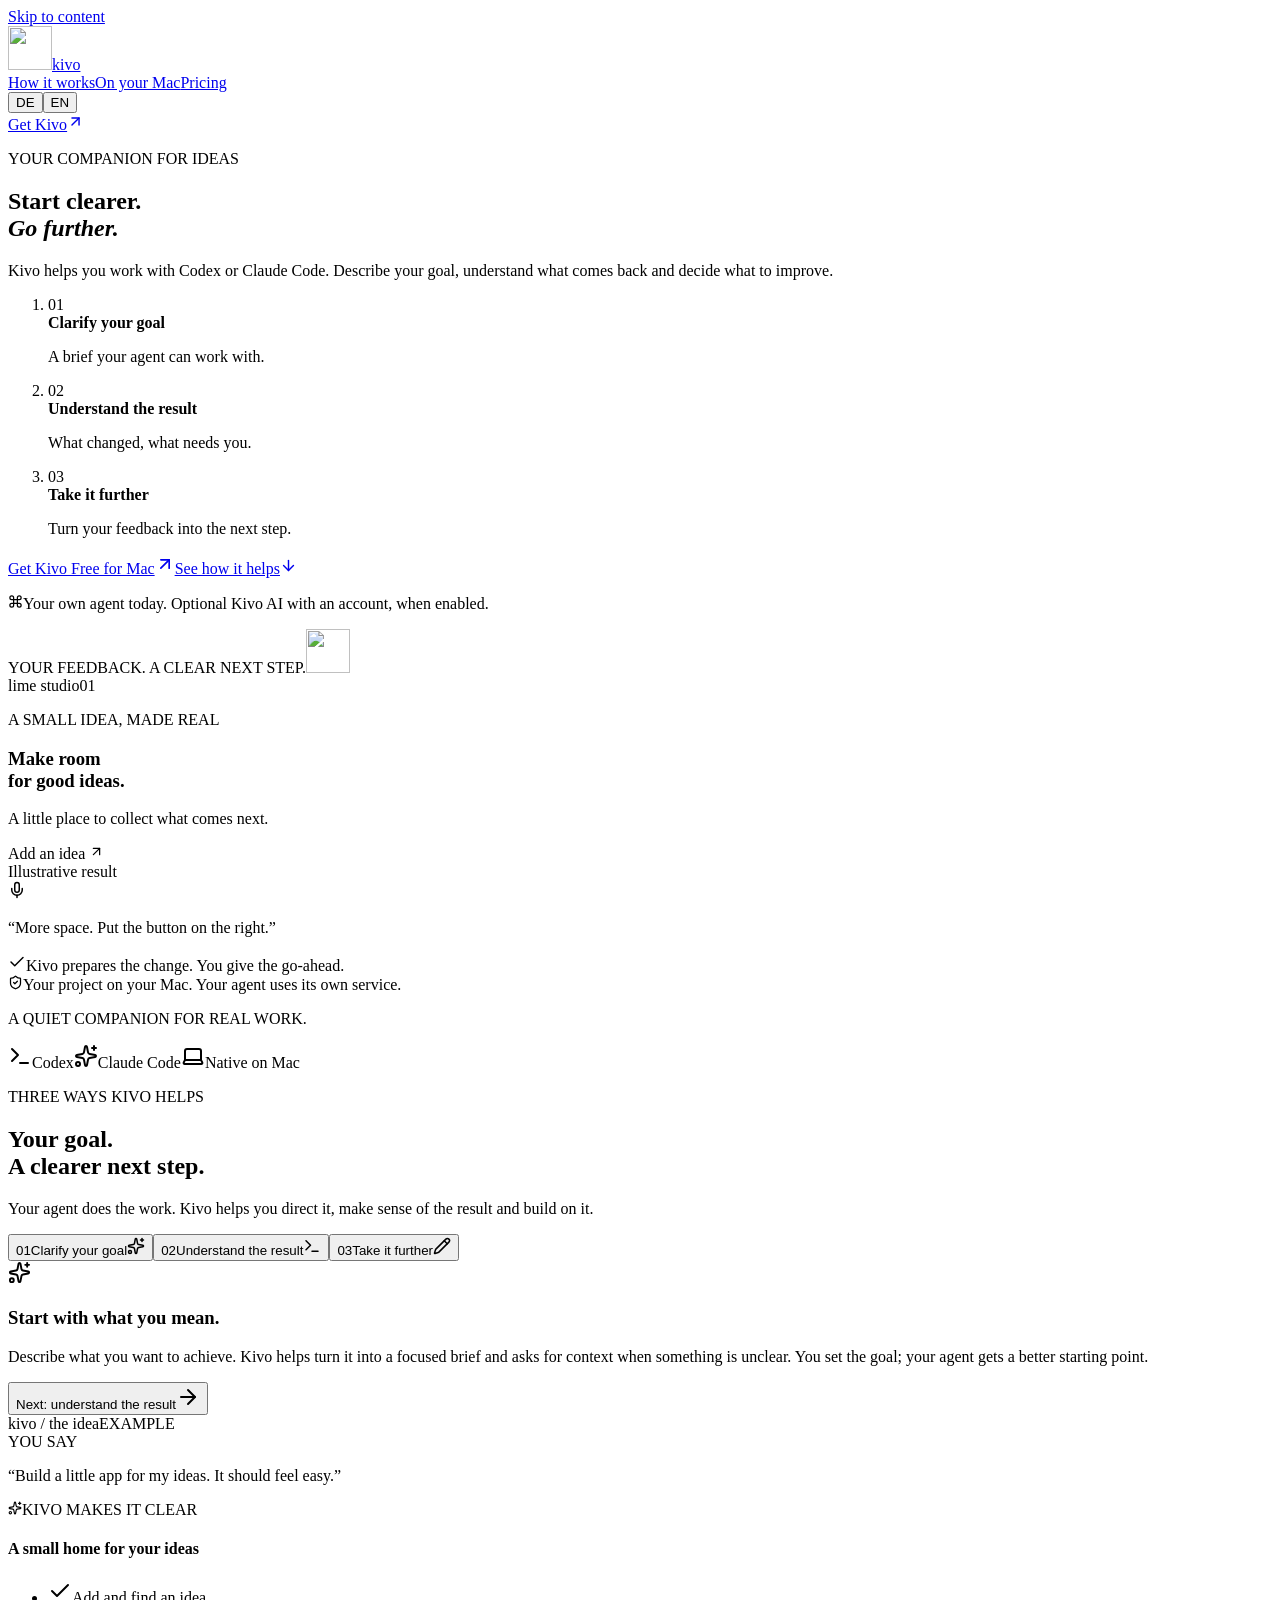
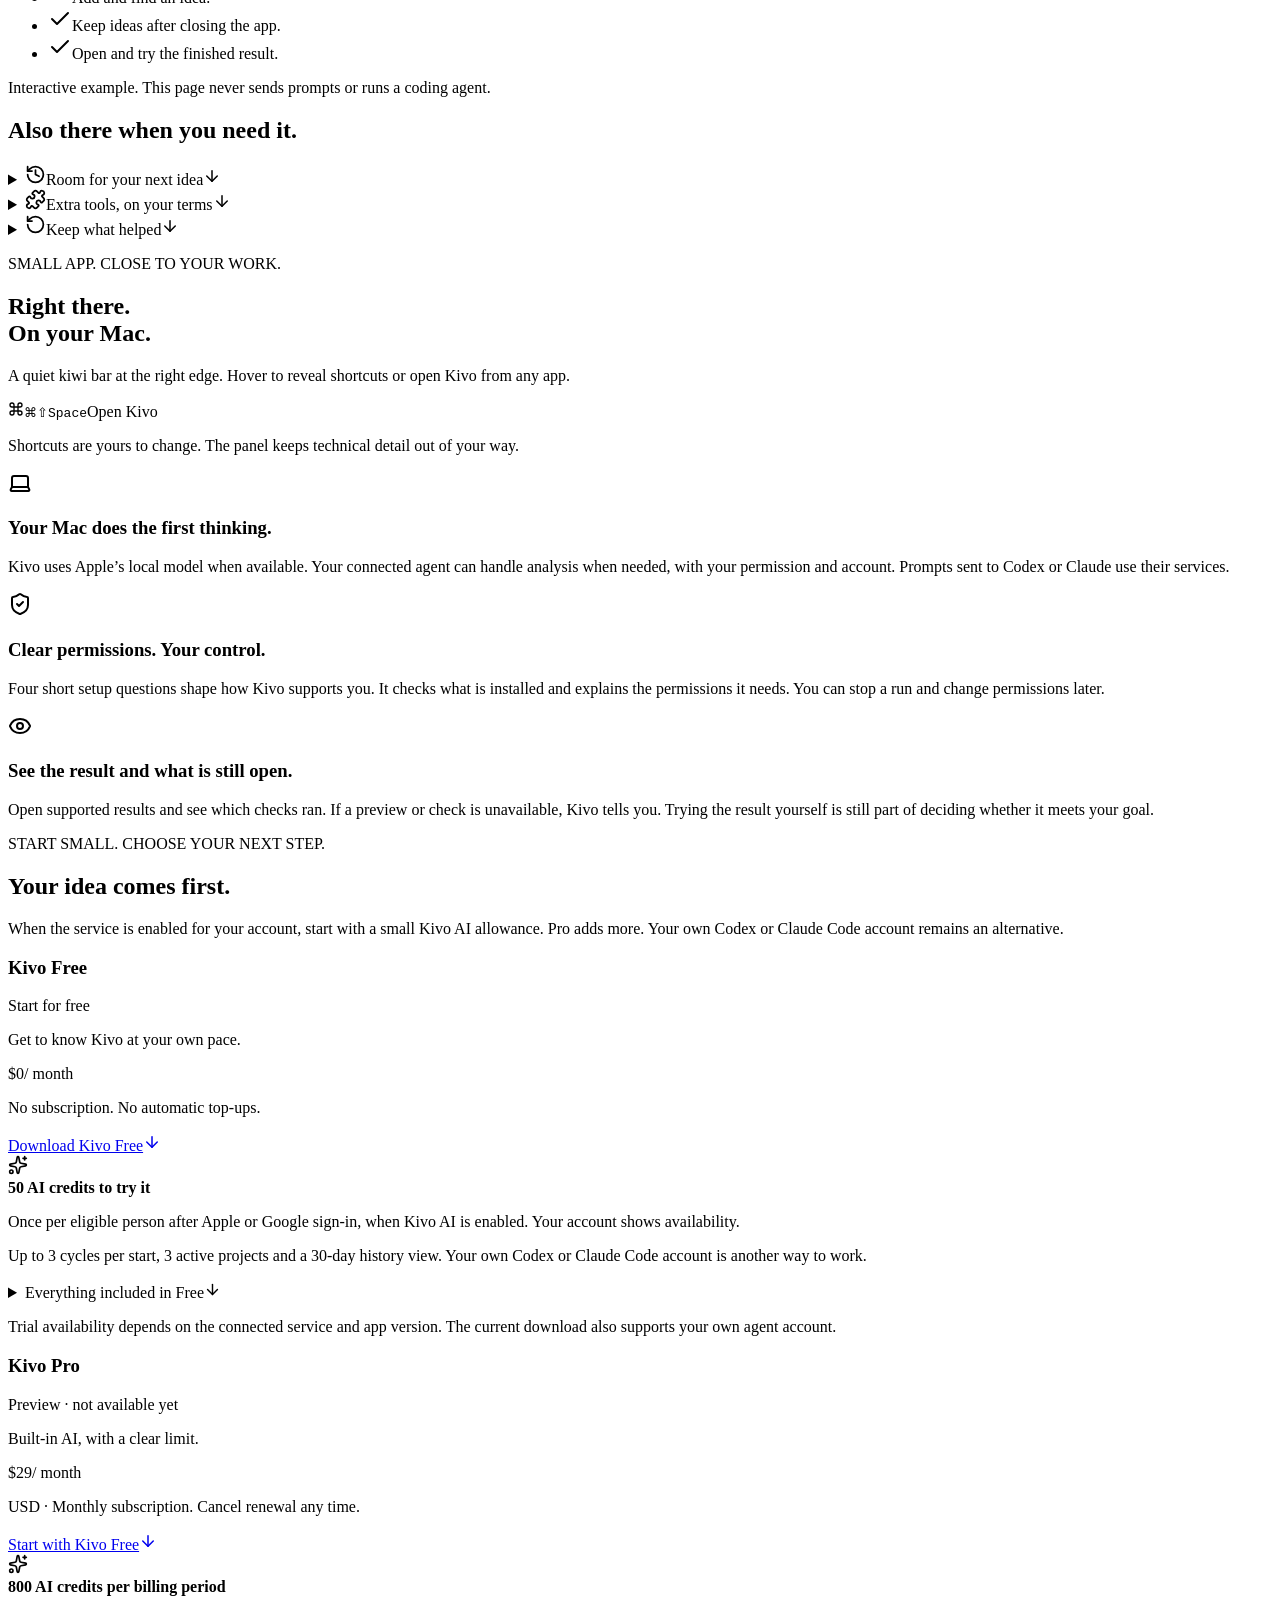
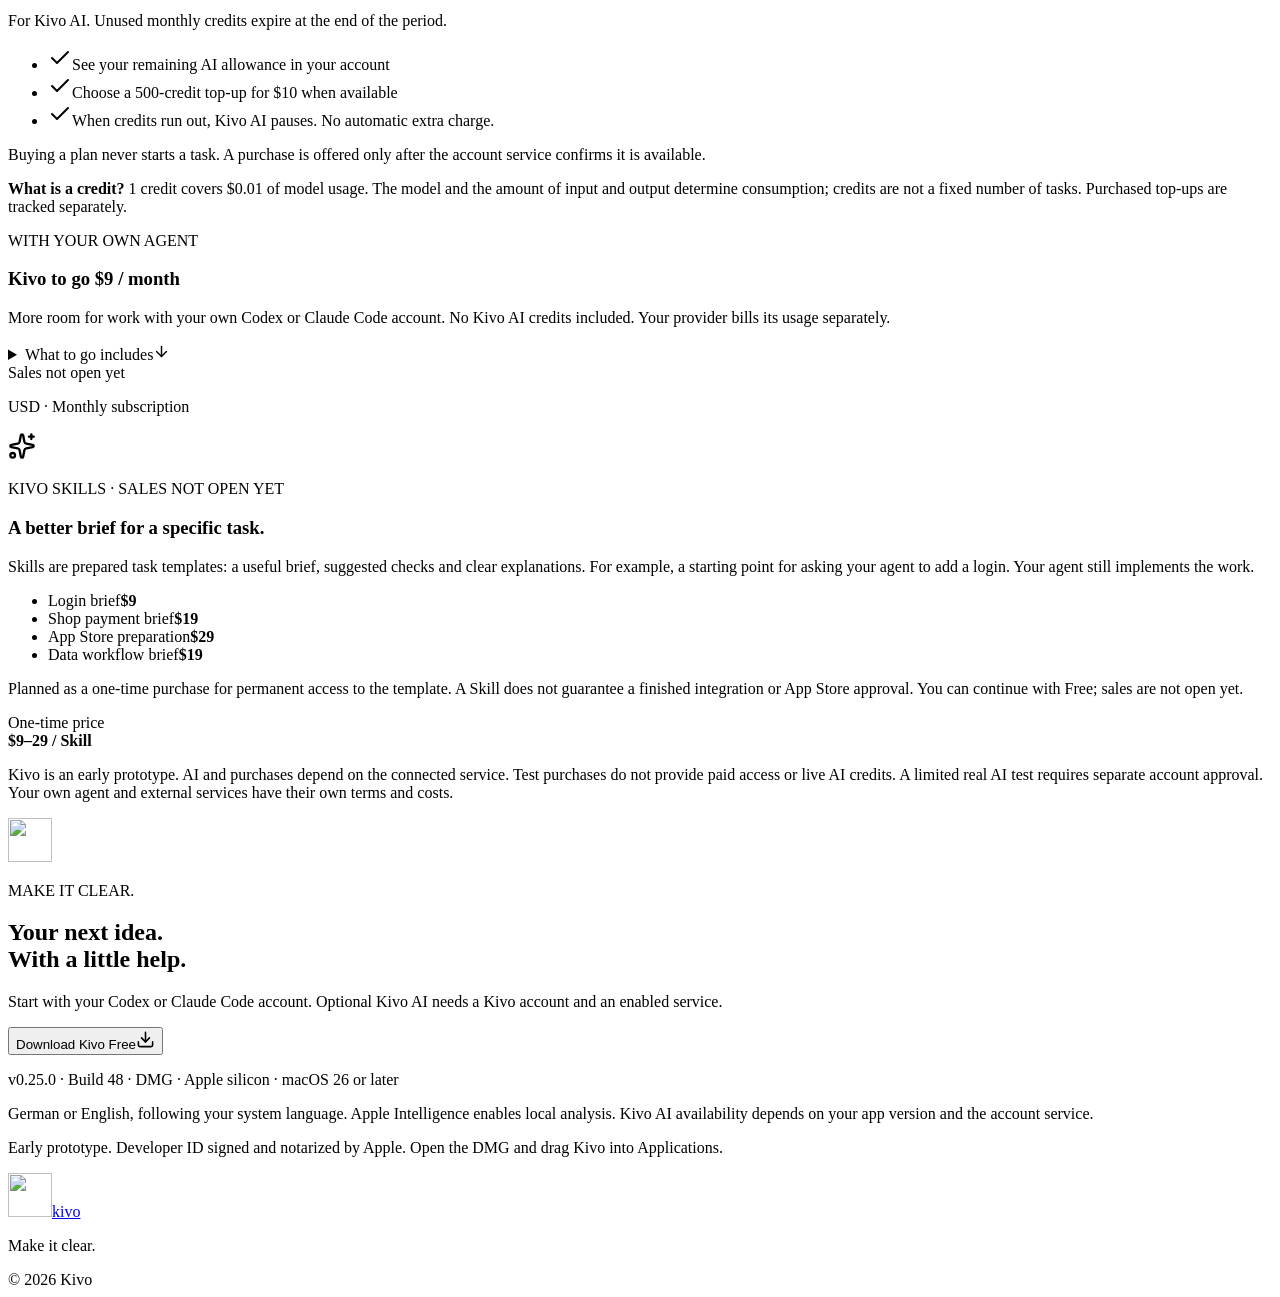
==== commit c0955c5a: "Publish Kivo 0.25.0 build 48 notarized Mac download" ====
--- a/docs/index.html
+++ b/docs/index.html
@@ -1,4 +1,4 @@
-<!DOCTYPE html><html lang="en" data-locale="en"><head><meta charSet="utf-8"/><meta name="viewport" content="width=device-width, initial-scale=1"/><link rel="stylesheet" href="/_next/static/css/index.CU-r3nM0.css" data-rsc-css-href="/_next/static/css/index.CU-r3nM0.css" data-precedence="vite-rsc/importer-resources"/><link rel="modulepreload" fetchPriority="low" href="/_next/static/chunks/index-BGcVaopD.js"/><script src="/_next/static/chunks/rolldown-runtime-C60lm6uB.js" type="module" async=""></script><script src="/_next/static/chunks/framework-D_rUT4EX.js" type="module" async=""></script><link rel="modulepreload" href="/_next/static/chunks/layout-segment-context-uPca2nra.js" crossorigin=""/><link rel="modulepreload" href="/_next/static/chunks/page-BtD7Fq_t.js" crossorigin=""/><link rel="modulepreload" href="/_next/static/chunks/commerce-DfJLtHyI.js" crossorigin=""/><title>Kivo — Start clearer. Go further.</title><meta name="description" content="Your Mac companion for Codex and Claude Code. Clarify your goal, understand the result and improve it with focused feedback. Start with Kivo Free."/><link rel="icon" href="/favicon.svg"/><link rel="canonical" href="https://kivo.com.ai"/><script>(function(){var l=/^de(?:-|$)/i.test(navigator.language||'')?'de':'en';try{var s=localStorage.getItem('kivo-language');if(s==='de'||s==='en')l=s}catch(e){}document.documentElement.dataset.locale=l;document.documentElement.lang=l})();</script><style>html:not([data-locale="de"]) [data-copy-language="de"]{display:none}html[data-locale="de"] [data-copy-language="en"]{display:none}html[data-locale="de"] [data-copy-language="de"]{display:contents}</style><script>Object.assign(((self[Symbol.for("vinext.navigationRuntime")]??={bootstrap:{routeManifest:null},functions:{}}).bootstrap.rsc??={rsc:[]}),{params:{},nav:{"pathname":"/","searchParams":[]}})</script><link rel="modulepreload" href="/_next/static/chunks/index-BGcVaopD.js" />
+<!DOCTYPE html><html lang="en" data-locale="en"><head><meta charSet="utf-8"/><meta name="viewport" content="width=device-width, initial-scale=1"/><link rel="stylesheet" href="/_next/static/css/index.CU-r3nM0.css" data-rsc-css-href="/_next/static/css/index.CU-r3nM0.css" data-precedence="vite-rsc/importer-resources"/><link rel="modulepreload" fetchPriority="low" href="/_next/static/chunks/index-BrPeCT8E.js"/><script src="/_next/static/chunks/rolldown-runtime-C60lm6uB.js" type="module" async=""></script><script src="/_next/static/chunks/framework-D_rUT4EX.js" type="module" async=""></script><link rel="modulepreload" href="/_next/static/chunks/layout-segment-context-B-4otZeQ.js" crossorigin=""/><link rel="modulepreload" href="/_next/static/chunks/page-DqnuqCRX.js" crossorigin=""/><link rel="modulepreload" href="/_next/static/chunks/commerce-TYS4PI2N.js" crossorigin=""/><title>Kivo — Start clearer. Go further.</title><meta name="description" content="Your Mac companion for Codex and Claude Code. Clarify your goal, understand the result and improve it with focused feedback. Start with Kivo Free."/><link rel="icon" href="/favicon.svg"/><link rel="canonical" href="https://kivo.com.ai"/><script>(function(){var l=/^de(?:-|$)/i.test(navigator.language||'')?'de':'en';try{var s=localStorage.getItem('kivo-language');if(s==='de'||s==='en')l=s}catch(e){}document.documentElement.dataset.locale=l;document.documentElement.lang=l})();</script><style>html:not([data-locale="de"]) [data-copy-language="de"]{display:none}html[data-locale="de"] [data-copy-language="en"]{display:none}html[data-locale="de"] [data-copy-language="de"]{display:contents}</style><script>Object.assign(((self[Symbol.for("vinext.navigationRuntime")]??={bootstrap:{routeManifest:null},functions:{}}).bootstrap.rsc??={rsc:[]}),{params:{},nav:{"pathname":"/","searchParams":[]}})</script><link rel="modulepreload" href="/_next/static/chunks/index-BrPeCT8E.js" />
 <link rel="preload" href="/_next/static/_vinext_fonts/geist-8ac0455e797f/geist-98bbbccb.woff2" as="font" type="font/woff2" crossorigin />
 <link rel="preload" href="/_next/static/_vinext_fonts/geist-mono-00e989178794/geist-mono-013b2f2f.woff2" as="font" type="font/woff2" crossorigin />
 <style data-vinext-fonts>/* cyrillic-ext */
@@ -128,4 +128,4 @@
 
 .__variable_geist_mono_1001rt9 { --font-geist-mono: 'Geist Mono', 'Geist Mono Fallback'; }
 </style>
-</head><body class="__variable_geist_19ysh9d __variable_geist_mono_1001rt9 antialiased"><a class="skip-link" href="#main"><span lang="en" data-copy-language="en">Skip to content</span><span lang="de" data-copy-language="de">Zum Inhalt</span></a><header class="site-header wrap"><a class="wordmark" href="#main" aria-label="Kivo"><img src="/favicon.svg" alt="" width="44" height="44" loading="lazy" decoding="async" class="kivo-mark " data-nimg="1"/><span>kivo</span></a><nav aria-label="Main navigation"><a href="#workflow"><span lang="en" data-copy-language="en">How it works</span><span lang="de" data-copy-language="de">So geht’s</span></a><a href="#local"><span lang="en" data-copy-language="en">On your Mac</span><span lang="de" data-copy-language="de">Auf deinem Mac</span></a><a href="#pricing"><span lang="en" data-copy-language="en">Pricing</span><span lang="de" data-copy-language="de">Preise</span></a></nav><div class="header-actions"><div class="locale-picker" aria-label="Language"><button type="button" data-locale="de" aria-pressed="false">DE</button><button type="button" data-locale="en" aria-pressed="true">EN</button></div><a class="nav-download" href="#download"><span lang="en" data-copy-language="en">Get Kivo</span><span lang="de" data-copy-language="de">Kivo laden</span><svg xmlns="http://www.w3.org/2000/svg" width="17" height="17" viewBox="0 0 24 24" fill="none" stroke="currentColor" stroke-width="2" stroke-linecap="round" stroke-linejoin="round" class="lucide lucide-arrow-up-right" aria-hidden="true"><path d="M7 7h10v10"></path><path d="M7 17 17 7"></path></svg></a></div></header><main id="main"><section class="hero wrap" aria-labelledby="hero-title"><div class="hero-copy"><p class="eyebrow"><span class="status-dot"></span><span lang="en" data-copy-language="en">YOUR COMPANION FOR IDEAS</span><span lang="de" data-copy-language="de">DEIN BEGLEITER FÜR IDEEN</span></p><h1 id="hero-title"><span lang="en" data-copy-language="en">Start clearer.<br/><em>Go further.</em></span><span lang="de" data-copy-language="de">Klarer starten.<br/><em>Mehr erreichen.</em></span></h1><p class="hero-description"><span lang="en" data-copy-language="en">Kivo helps you work with Codex or Claude Code. Describe your goal, understand what comes back and decide what to improve.</span><span lang="de" data-copy-language="de">Kivo macht die Arbeit mit Codex oder Claude Code zugänglich. Beschreibe dein Ziel, verstehe das Ergebnis und entscheide, was besser werden soll.</span></p><ol class="hero-benefits"><li><span class="benefit-number" aria-hidden="true">0<!-- -->1</span><div><strong><span lang="en" data-copy-language="en">Clarify your goal</span><span lang="de" data-copy-language="de">Ziel klären</span></strong><p><span lang="en" data-copy-language="en">A brief your agent can work with.</span><span lang="de" data-copy-language="de">Ein Auftrag, mit dem dein Agent arbeiten kann.</span></p></div></li><li><span class="benefit-number" aria-hidden="true">0<!-- -->2</span><div><strong><span lang="en" data-copy-language="en">Understand the result</span><span lang="de" data-copy-language="de">Ergebnis verstehen</span></strong><p><span lang="en" data-copy-language="en">What changed, what needs you.</span><span lang="de" data-copy-language="de">Was sich geändert hat und wo du gefragt bist.</span></p></div></li><li><span class="benefit-number" aria-hidden="true">0<!-- -->3</span><div><strong><span lang="en" data-copy-language="en">Take it further</span><span lang="de" data-copy-language="de">Gezielt verbessern</span></strong><p><span lang="en" data-copy-language="en">Turn your feedback into the next step.</span><span lang="de" data-copy-language="de">Aus deinem Feedback wird der nächste Schritt.</span></p></div></li></ol><div class="hero-actions"><a class="cta cta-dark" href="#download"><span lang="en" data-copy-language="en">Get Kivo Free for Mac</span><span lang="de" data-copy-language="de">Kivo Free für Mac laden</span><svg xmlns="http://www.w3.org/2000/svg" width="20" height="20" viewBox="0 0 24 24" fill="none" stroke="currentColor" stroke-width="2" stroke-linecap="round" stroke-linejoin="round" class="lucide lucide-arrow-up-right" aria-hidden="true"><path d="M7 7h10v10"></path><path d="M7 17 17 7"></path></svg></a><a class="text-link" href="#workflow"><span lang="en" data-copy-language="en">See how it helps</span><span lang="de" data-copy-language="de">So hilft dir Kivo</span><svg xmlns="http://www.w3.org/2000/svg" width="17" height="17" viewBox="0 0 24 24" fill="none" stroke="currentColor" stroke-width="2" stroke-linecap="round" stroke-linejoin="round" class="lucide lucide-arrow-down" aria-hidden="true"><path d="M12 5v14"></path><path d="m19 12-7 7-7-7"></path></svg></a></div><p class="hero-note"><svg xmlns="http://www.w3.org/2000/svg" width="15" height="15" viewBox="0 0 24 24" fill="none" stroke="currentColor" stroke-width="2" stroke-linecap="round" stroke-linejoin="round" class="lucide lucide-command" aria-hidden="true"><path d="M15 6v12a3 3 0 1 0 3-3H6a3 3 0 1 0 3 3V6a3 3 0 1 0-3 3h12a3 3 0 1 0-3-3"></path></svg><span lang="en" data-copy-language="en">Your own agent today. Optional Kivo AI with an account, when enabled.</span><span lang="de" data-copy-language="de">Heute mit deinem Agenten. Optional mit Kivo-KI und Konto, sobald freigeschaltet.</span></p></div><div class="hero-product hero-loop"><div class="product-caption"><span><span lang="en" data-copy-language="en">YOUR FEEDBACK. A CLEAR NEXT STEP.</span><span lang="de" data-copy-language="de">DEIN FEEDBACK. EIN KLARER NÄCHSTER SCHRITT.</span></span><img src="/favicon.svg" alt="" width="44" height="44" loading="lazy" decoding="async" class="kivo-mark " data-nimg="1"/></div><div class="hero-preview"><div class="mini-result mini-result-after"><div class="mini-result-top"><span>lime studio</span><span>01</span></div><p class="mini-result-label"><span lang="en" data-copy-language="en">A SMALL IDEA, MADE REAL</span><span lang="de" data-copy-language="de">EINE KLEINE IDEE WIRD ECHT</span></p><h3><span lang="en" data-copy-language="en">Make room<br/>for good ideas.</span><span lang="de" data-copy-language="de">Platz für<br/>gute Ideen.</span></h3><p><span lang="en" data-copy-language="en">A little place to collect what comes next.</span><span lang="de" data-copy-language="de">Ein kleiner Ort für alles, was als Nächstes kommt.</span></p><div class="mini-result-action"><span><span lang="en" data-copy-language="en">Add an idea</span><span lang="de" data-copy-language="de">Idee hinzufügen</span> <svg xmlns="http://www.w3.org/2000/svg" width="15" height="15" viewBox="0 0 24 24" fill="none" stroke="currentColor" stroke-width="2" stroke-linecap="round" stroke-linejoin="round" class="lucide lucide-arrow-up-right" aria-hidden="true"><path d="M7 7h10v10"></path><path d="M7 17 17 7"></path></svg></span></div></div><span class="result-version"><span lang="en" data-copy-language="en">Illustrative result</span><span lang="de" data-copy-language="de">Beispielergebnis</span></span></div><div class="feedback-bubble"><svg xmlns="http://www.w3.org/2000/svg" width="18" height="18" viewBox="0 0 24 24" fill="none" stroke="currentColor" stroke-width="2" stroke-linecap="round" stroke-linejoin="round" class="lucide lucide-mic" aria-hidden="true"><path d="M12 19v3"></path><path d="M19 10v2a7 7 0 0 1-14 0v-2"></path><rect x="9" y="2" width="6" height="13" rx="3"></rect></svg><p><span lang="en" data-copy-language="en">“More space. Put the button on the right.”</span><span lang="de" data-copy-language="de">„Mehr Platz. Den Button nach rechts.“</span></p></div><div class="confirmation-strip"><svg xmlns="http://www.w3.org/2000/svg" width="18" height="18" viewBox="0 0 24 24" fill="none" stroke="currentColor" stroke-width="2" stroke-linecap="round" stroke-linejoin="round" class="lucide lucide-check" aria-hidden="true"><path d="M20 6 9 17l-5-5"></path></svg><span><span lang="en" data-copy-language="en">Kivo prepares the change. You give the go-ahead.</span><span lang="de" data-copy-language="de">Kivo bereitet die Änderung vor. Du gibst den Start frei.</span></span></div><div class="product-footnote"><svg xmlns="http://www.w3.org/2000/svg" width="15" height="15" viewBox="0 0 24 24" fill="none" stroke="currentColor" stroke-width="2" stroke-linecap="round" stroke-linejoin="round" class="lucide lucide-shield-check" aria-hidden="true"><path d="M20 13c0 5-3.5 7.5-7.66 8.95a1 1 0 0 1-.67-.01C7.5 20.5 4 18 4 13V6a1 1 0 0 1 1-1c2 0 4.5-1.2 6.24-2.72a1.17 1.17 0 0 1 1.52 0C14.51 3.81 17 5 19 5a1 1 0 0 1 1 1z"></path><path d="m9 12 2 2 4-4"></path></svg><span lang="en" data-copy-language="en">Your project on your Mac. Your agent uses its own service.</span><span lang="de" data-copy-language="de">Dein Projekt auf deinem Mac. Dein Agent nutzt seinen Anbieter.</span></div></div></section><div class="compatibility wrap"><p><span lang="en" data-copy-language="en">A QUIET COMPANION FOR REAL WORK.</span><span lang="de" data-copy-language="de">EIN RUHIGER BEGLEITER FÜR ECHTE ARBEIT.</span></p><div><span><svg xmlns="http://www.w3.org/2000/svg" width="24" height="24" viewBox="0 0 24 24" fill="none" stroke="currentColor" stroke-width="2" stroke-linecap="round" stroke-linejoin="round" class="lucide lucide-terminal" aria-hidden="true"><path d="M12 19h8"></path><path d="m4 17 6-6-6-6"></path></svg>Codex</span><span><svg xmlns="http://www.w3.org/2000/svg" width="24" height="24" viewBox="0 0 24 24" fill="none" stroke="currentColor" stroke-width="2" stroke-linecap="round" stroke-linejoin="round" class="lucide lucide-sparkles" aria-hidden="true"><path d="M11.017 2.814a1 1 0 0 1 1.966 0l1.051 5.558a2 2 0 0 0 1.594 1.594l5.558 1.051a1 1 0 0 1 0 1.966l-5.558 1.051a2 2 0 0 0-1.594 1.594l-1.051 5.558a1 1 0 0 1-1.966 0l-1.051-5.558a2 2 0 0 0-1.594-1.594l-5.558-1.051a1 1 0 0 1 0-1.966l5.558-1.051a2 2 0 0 0 1.594-1.594z"></path><path d="M20 2v4"></path><path d="M22 4h-4"></path><circle cx="4" cy="20" r="2"></circle></svg>Claude Code</span><span class="native-label"><svg xmlns="http://www.w3.org/2000/svg" width="24" height="24" viewBox="0 0 24 24" fill="none" stroke="currentColor" stroke-width="2" stroke-linecap="round" stroke-linejoin="round" class="lucide lucide-laptop" aria-hidden="true"><path d="M18 5a2 2 0 0 1 2 2v8.526a2 2 0 0 0 .212.897l1.068 2.127a1 1 0 0 1-.9 1.45H3.62a1 1 0 0 1-.9-1.45l1.068-2.127A2 2 0 0 0 4 15.526V7a2 2 0 0 1 2-2z"></path><path d="M20.054 15.987H3.946"></path></svg><span lang="en" data-copy-language="en">Native on Mac</span><span lang="de" data-copy-language="de">Nativ auf dem Mac</span></span></div></div><section id="workflow" class="workflow-section" aria-labelledby="workflow-title"><div class="wrap"><div class="section-heading"><div><p class="eyebrow"><span lang="en" data-copy-language="en">THREE WAYS KIVO HELPS</span><span lang="de" data-copy-language="de">DREI DINGE, BEI DENEN KIVO HILFT</span></p><h2 id="workflow-title"><span lang="en" data-copy-language="en">Your goal.<br/>A clearer next step.</span><span lang="de" data-copy-language="de">Dein Ziel.<br/>Ein klarer nächster Schritt.</span></h2></div><p><span lang="en" data-copy-language="en">Your agent does the work. Kivo helps you direct it, make sense of the result and build on it.</span><span lang="de" data-copy-language="de">Dein Agent setzt um. Kivo hilft dir, ihn anzuleiten, das Ergebnis einzuordnen und darauf aufzubauen.</span></p></div><div data-orientation="horizontal" data-activation-direction="none" data-slot="tabs" class="group/tabs flex gap-2 data-horizontal:flex-col workflow-tabs"><div data-orientation="horizontal" data-activation-direction="none" role="tablist" data-slot="tabs-list" data-variant="default" aria-label="Explore the Kivo workflow" class="group/tabs-list inline-flex w-fit items-center justify-center rounded-lg p-[3px] text-muted-foreground group-data-horizontal/tabs:h-8 group-data-vertical/tabs:h-fit group-data-vertical/tabs:flex-col data-[variant=line]:rounded-none bg-muted workflow-steps"><button type="button" data-active="" data-orientation="horizontal" data-activation-direction="none" aria-disabled="false" tabindex="-1" role="tab" aria-selected="true" id="base-ui-_R_16dmi_" data-composite-item-active="" data-slot="tabs-trigger" class="relative inline-flex h-[calc(100%-1px)] flex-1 items-center justify-center gap-1.5 rounded-md border border-transparent px-1.5 py-0.5 text-sm font-medium whitespace-nowrap text-foreground/60 transition-all group-data-vertical/tabs:w-full group-data-vertical/tabs:justify-start hover:text-foreground focus-visible:border-ring focus-visible:ring-[3px] focus-visible:ring-ring/50 focus-visible:outline-1 focus-visible:outline-ring disabled:pointer-events-none disabled:opacity-50 has-data-[icon=inline-end]:pr-1 has-data-[icon=inline-start]:pl-1 aria-disabled:pointer-events-none aria-disabled:opacity-50 dark:text-muted-foreground dark:hover:text-foreground group-data-[variant=default]/tabs-list:data-active:shadow-sm group-data-[variant=line]/tabs-list:data-active:shadow-none [&amp;_svg]:pointer-events-none [&amp;_svg]:shrink-0 [&amp;_svg:not([class*=&#x27;size-&#x27;])]:size-4 group-data-[variant=line]/tabs-list:bg-transparent group-data-[variant=line]/tabs-list:data-active:bg-transparent dark:group-data-[variant=line]/tabs-list:data-active:border-transparent dark:group-data-[variant=line]/tabs-list:data-active:bg-transparent data-active:bg-background data-active:text-foreground dark:data-active:border-input dark:data-active:bg-input/30 dark:data-active:text-foreground after:absolute after:bg-foreground after:opacity-0 after:transition-opacity group-data-horizontal/tabs:after:inset-x-0 group-data-horizontal/tabs:after:bottom-[-5px] group-data-horizontal/tabs:after:h-0.5 group-data-vertical/tabs:after:inset-y-0 group-data-vertical/tabs:after:-right-1 group-data-vertical/tabs:after:w-0.5 group-data-[variant=line]/tabs-list:data-active:after:opacity-100 workflow-step"><span class="step-number">0<!-- -->1</span><span><span lang="en" data-copy-language="en">Clarify your goal</span><span lang="de" data-copy-language="de">Ziel klären</span></span><svg xmlns="http://www.w3.org/2000/svg" width="18" height="18" viewBox="0 0 24 24" fill="none" stroke="currentColor" stroke-width="2" stroke-linecap="round" stroke-linejoin="round" class="lucide lucide-sparkles" aria-hidden="true"><path d="M11.017 2.814a1 1 0 0 1 1.966 0l1.051 5.558a2 2 0 0 0 1.594 1.594l5.558 1.051a1 1 0 0 1 0 1.966l-5.558 1.051a2 2 0 0 0-1.594 1.594l-1.051 5.558a1 1 0 0 1-1.966 0l-1.051-5.558a2 2 0 0 0-1.594-1.594l-5.558-1.051a1 1 0 0 1 0-1.966l5.558-1.051a2 2 0 0 0 1.594-1.594z"></path><path d="M20 2v4"></path><path d="M22 4h-4"></path><circle cx="4" cy="20" r="2"></circle></svg></button><button type="button" data-orientation="horizontal" data-activation-direction="none" aria-disabled="false" tabindex="-1" role="tab" aria-selected="false" id="base-ui-_R_26dmi_" data-slot="tabs-trigger" class="relative inline-flex h-[calc(100%-1px)] flex-1 items-center justify-center gap-1.5 rounded-md border border-transparent px-1.5 py-0.5 text-sm font-medium whitespace-nowrap text-foreground/60 transition-all group-data-vertical/tabs:w-full group-data-vertical/tabs:justify-start hover:text-foreground focus-visible:border-ring focus-visible:ring-[3px] focus-visible:ring-ring/50 focus-visible:outline-1 focus-visible:outline-ring disabled:pointer-events-none disabled:opacity-50 has-data-[icon=inline-end]:pr-1 has-data-[icon=inline-start]:pl-1 aria-disabled:pointer-events-none aria-disabled:opacity-50 dark:text-muted-foreground dark:hover:text-foreground group-data-[variant=default]/tabs-list:data-active:shadow-sm group-data-[variant=line]/tabs-list:data-active:shadow-none [&amp;_svg]:pointer-events-none [&amp;_svg]:shrink-0 [&amp;_svg:not([class*=&#x27;size-&#x27;])]:size-4 group-data-[variant=line]/tabs-list:bg-transparent group-data-[variant=line]/tabs-list:data-active:bg-transparent dark:group-data-[variant=line]/tabs-list:data-active:border-transparent dark:group-data-[variant=line]/tabs-list:data-active:bg-transparent data-active:bg-background data-active:text-foreground dark:data-active:border-input dark:data-active:bg-input/30 dark:data-active:text-foreground after:absolute after:bg-foreground after:opacity-0 after:transition-opacity group-data-horizontal/tabs:after:inset-x-0 group-data-horizontal/tabs:after:bottom-[-5px] group-data-horizontal/tabs:after:h-0.5 group-data-vertical/tabs:after:inset-y-0 group-data-vertical/tabs:after:-right-1 group-data-vertical/tabs:after:w-0.5 group-data-[variant=line]/tabs-list:data-active:after:opacity-100 workflow-step"><span class="step-number">0<!-- -->2</span><span><span lang="en" data-copy-language="en">Understand the result</span><span lang="de" data-copy-language="de">Ergebnis verstehen</span></span><svg xmlns="http://www.w3.org/2000/svg" width="18" height="18" viewBox="0 0 24 24" fill="none" stroke="currentColor" stroke-width="2" stroke-linecap="round" stroke-linejoin="round" class="lucide lucide-terminal" aria-hidden="true"><path d="M12 19h8"></path><path d="m4 17 6-6-6-6"></path></svg></button><button type="button" data-orientation="horizontal" data-activation-direction="none" aria-disabled="false" tabindex="-1" role="tab" aria-selected="false" id="base-ui-_R_36dmi_" data-slot="tabs-trigger" class="relative inline-flex h-[calc(100%-1px)] flex-1 items-center justify-center gap-1.5 rounded-md border border-transparent px-1.5 py-0.5 text-sm font-medium whitespace-nowrap text-foreground/60 transition-all group-data-vertical/tabs:w-full group-data-vertical/tabs:justify-start hover:text-foreground focus-visible:border-ring focus-visible:ring-[3px] focus-visible:ring-ring/50 focus-visible:outline-1 focus-visible:outline-ring disabled:pointer-events-none disabled:opacity-50 has-data-[icon=inline-end]:pr-1 has-data-[icon=inline-start]:pl-1 aria-disabled:pointer-events-none aria-disabled:opacity-50 dark:text-muted-foreground dark:hover:text-foreground group-data-[variant=default]/tabs-list:data-active:shadow-sm group-data-[variant=line]/tabs-list:data-active:shadow-none [&amp;_svg]:pointer-events-none [&amp;_svg]:shrink-0 [&amp;_svg:not([class*=&#x27;size-&#x27;])]:size-4 group-data-[variant=line]/tabs-list:bg-transparent group-data-[variant=line]/tabs-list:data-active:bg-transparent dark:group-data-[variant=line]/tabs-list:data-active:border-transparent dark:group-data-[variant=line]/tabs-list:data-active:bg-transparent data-active:bg-background data-active:text-foreground dark:data-active:border-input dark:data-active:bg-input/30 dark:data-active:text-foreground after:absolute after:bg-foreground after:opacity-0 after:transition-opacity group-data-horizontal/tabs:after:inset-x-0 group-data-horizontal/tabs:after:bottom-[-5px] group-data-horizontal/tabs:after:h-0.5 group-data-vertical/tabs:after:inset-y-0 group-data-vertical/tabs:after:-right-1 group-data-vertical/tabs:after:w-0.5 group-data-[variant=line]/tabs-list:data-active:after:opacity-100 workflow-step"><span class="step-number">0<!-- -->3</span><span><span lang="en" data-copy-language="en">Take it further</span><span lang="de" data-copy-language="de">Gezielt verbessern</span></span><svg xmlns="http://www.w3.org/2000/svg" width="18" height="18" viewBox="0 0 24 24" fill="none" stroke="currentColor" stroke-width="2" stroke-linecap="round" stroke-linejoin="round" class="lucide lucide-pencil" aria-hidden="true"><path d="M21.174 6.812a1 1 0 0 0-3.986-3.987L3.842 16.174a2 2 0 0 0-.5.83l-1.321 4.352a.5.5 0 0 0 .623.622l4.353-1.32a2 2 0 0 0 .83-.497z"></path><path d="m15 5 4 4"></path></svg></button></div><div data-orientation="horizontal" data-activation-direction="none" id="base-ui-_R_admi_" role="tabpanel" tabindex="0" data-index="-1" data-slot="tabs-content" class="flex-1 text-sm outline-none workflow-panel"><div class="panel-copy"><span class="small-icon"><svg xmlns="http://www.w3.org/2000/svg" width="23" height="23" viewBox="0 0 24 24" fill="none" stroke="currentColor" stroke-width="2" stroke-linecap="round" stroke-linejoin="round" class="lucide lucide-sparkles" aria-hidden="true"><path d="M11.017 2.814a1 1 0 0 1 1.966 0l1.051 5.558a2 2 0 0 0 1.594 1.594l5.558 1.051a1 1 0 0 1 0 1.966l-5.558 1.051a2 2 0 0 0-1.594 1.594l-1.051 5.558a1 1 0 0 1-1.966 0l-1.051-5.558a2 2 0 0 0-1.594-1.594l-5.558-1.051a1 1 0 0 1 0-1.966l5.558-1.051a2 2 0 0 0 1.594-1.594z"></path><path d="M20 2v4"></path><path d="M22 4h-4"></path><circle cx="4" cy="20" r="2"></circle></svg></span><h3><span lang="en" data-copy-language="en">Start with what you mean.</span><span lang="de" data-copy-language="de">Sag, worauf es dir ankommt.</span></h3><p><span lang="en" data-copy-language="en">Describe what you want to achieve. Kivo helps turn it into a focused brief and asks for context when something is unclear. You set the goal; your agent gets a better starting point.</span><span lang="de" data-copy-language="de">Beschreibe, was du erreichen möchtest. Kivo hilft, daraus einen klaren Auftrag zu machen, und fragt nach Kontext, wenn etwas unklar ist. Du setzt das Ziel; dein Agent bekommt eine bessere Grundlage.</span></p><button type="button" tabindex="0" data-slot="button" class="group/button inline-flex shrink-0 items-center justify-center rounded-lg border border-transparent bg-clip-padding text-sm font-medium whitespace-nowrap transition-all outline-none select-none focus-visible:border-ring focus-visible:ring-3 focus-visible:ring-ring/50 active:not-aria-[haspopup]:translate-y-px disabled:pointer-events-none disabled:opacity-50 aria-invalid:border-destructive aria-invalid:ring-3 aria-invalid:ring-destructive/20 dark:aria-invalid:border-destructive/50 dark:aria-invalid:ring-destructive/40 [&amp;_svg]:pointer-events-none [&amp;_svg]:shrink-0 [&amp;_svg:not([class*=&#x27;size-&#x27;])]:size-4 hover:bg-muted hover:text-foreground aria-expanded:bg-muted aria-expanded:text-foreground dark:hover:bg-muted/50 h-8 gap-1.5 px-2.5 has-data-[icon=inline-end]:pr-2 has-data-[icon=inline-start]:pl-2 next-step"><span lang="en" data-copy-language="en">Next: understand the result</span><span lang="de" data-copy-language="de">Weiter: das Ergebnis verstehen</span><svg xmlns="http://www.w3.org/2000/svg" width="24" height="24" viewBox="0 0 24 24" fill="none" stroke="currentColor" stroke-width="2" stroke-linecap="round" stroke-linejoin="round" class="lucide lucide-arrow-right" aria-hidden="true"><path d="M5 12h14"></path><path d="m12 5 7 7-7 7"></path></svg></button></div><div class="example-surface"><div class="example-toolbar"><span class="window-dots" aria-hidden="true"><i></i><i></i><i></i></span><span>kivo / <span lang="en" data-copy-language="en">the idea</span><span lang="de" data-copy-language="de">die Idee</span></span><span><span lang="en" data-copy-language="en">EXAMPLE</span><span lang="de" data-copy-language="de">BEISPIEL</span></span></div><div class="example-body"><div class="input-example"><span class="mini-label"><span lang="en" data-copy-language="en">YOU SAY</span><span lang="de" data-copy-language="de">DU SAGST</span></span><p><span lang="en" data-copy-language="en">“Build a little app for my ideas. It should feel easy.”</span><span lang="de" data-copy-language="de">„Bau mir eine kleine App für meine Ideen. Sie soll sich einfach anfühlen.“</span></p></div><div class="output-example"><span class="mini-label"><svg xmlns="http://www.w3.org/2000/svg" width="14" height="14" viewBox="0 0 24 24" fill="none" stroke="currentColor" stroke-width="2" stroke-linecap="round" stroke-linejoin="round" class="lucide lucide-sparkles" aria-hidden="true"><path d="M11.017 2.814a1 1 0 0 1 1.966 0l1.051 5.558a2 2 0 0 0 1.594 1.594l5.558 1.051a1 1 0 0 1 0 1.966l-5.558 1.051a2 2 0 0 0-1.594 1.594l-1.051 5.558a1 1 0 0 1-1.966 0l-1.051-5.558a2 2 0 0 0-1.594-1.594l-5.558-1.051a1 1 0 0 1 0-1.966l5.558-1.051a2 2 0 0 0 1.594-1.594z"></path><path d="M20 2v4"></path><path d="M22 4h-4"></path><circle cx="4" cy="20" r="2"></circle></svg><span lang="en" data-copy-language="en">KIVO MAKES IT CLEAR</span><span lang="de" data-copy-language="de">KIVO MACHT ES KLAR</span></span><h4><span lang="en" data-copy-language="en">A small home for your ideas</span><span lang="de" data-copy-language="de">Ein kleiner Ort für deine Ideen</span></h4><ul><li><svg xmlns="http://www.w3.org/2000/svg" width="24" height="24" viewBox="0 0 24 24" fill="none" stroke="currentColor" stroke-width="2" stroke-linecap="round" stroke-linejoin="round" class="lucide lucide-check" aria-hidden="true"><path d="M20 6 9 17l-5-5"></path></svg><span lang="en" data-copy-language="en">Add and find an idea.</span><span lang="de" data-copy-language="de">Eine Idee hinzufügen und wiederfinden.</span></li><li><svg xmlns="http://www.w3.org/2000/svg" width="24" height="24" viewBox="0 0 24 24" fill="none" stroke="currentColor" stroke-width="2" stroke-linecap="round" stroke-linejoin="round" class="lucide lucide-check" aria-hidden="true"><path d="M20 6 9 17l-5-5"></path></svg><span lang="en" data-copy-language="en">Keep ideas after closing the app.</span><span lang="de" data-copy-language="de">Ideen bleiben nach dem Schließen erhalten.</span></li><li><svg xmlns="http://www.w3.org/2000/svg" width="24" height="24" viewBox="0 0 24 24" fill="none" stroke="currentColor" stroke-width="2" stroke-linecap="round" stroke-linejoin="round" class="lucide lucide-check" aria-hidden="true"><path d="M20 6 9 17l-5-5"></path></svg><span lang="en" data-copy-language="en">Open and try the finished result.</span><span lang="de" data-copy-language="de">Das fertige Ergebnis öffnen und ausprobieren.</span></li></ul></div></div></div></div></div><p class="demo-caption"><span lang="en" data-copy-language="en">Interactive example. This page never sends prompts or runs a coding agent.</span><span lang="de" data-copy-language="de">Interaktives Beispiel. Diese Seite sendet keine Prompts und startet keinen Agenten.</span></p></div></section><section class="support-section wrap" aria-labelledby="features-title"><h2 id="features-title"><span lang="en" data-copy-language="en">Also there when you need it.</span><span lang="de" data-copy-language="de">Auch dabei, wenn du es brauchst.</span></h2><div class="support-details"><details><summary><svg xmlns="http://www.w3.org/2000/svg" width="21" height="21" viewBox="0 0 24 24" fill="none" stroke="currentColor" stroke-width="2" stroke-linecap="round" stroke-linejoin="round" class="lucide lucide-rotate-ccw-clock" aria-hidden="true"><path d="M3 12a9 9 0 1 0 9-9 9.75 9.75 0 0 0-6.74 2.74L3 8"></path><path d="M3 3v5h5"></path><path d="M12 7v5l4 2"></path></svg><span><span lang="en" data-copy-language="en">Room for your next idea</span><span lang="de" data-copy-language="de">Platz für deine nächste Idee</span></span><svg xmlns="http://www.w3.org/2000/svg" width="18" height="18" viewBox="0 0 24 24" fill="none" stroke="currentColor" stroke-width="2" stroke-linecap="round" stroke-linejoin="round" class="lucide lucide-arrow-down" aria-hidden="true"><path d="M12 5v14"></path><path d="m19 12-7 7-7-7"></path></svg></summary><p><span lang="en" data-copy-language="en">Prepare another task while your agent works. Revisit earlier results, restart a task or give it a folder of its own. Queued tasks run one at a time.</span><span lang="de" data-copy-language="de">Bereite einen weiteren Auftrag vor, während dein Agent arbeitet. Sieh frühere Ergebnisse an, starte einen Auftrag erneut oder gib ihm einen eigenen Ordner. Die Warteschlange läuft Auftrag für Auftrag.</span></p></details><details><summary><svg xmlns="http://www.w3.org/2000/svg" width="21" height="21" viewBox="0 0 24 24" fill="none" stroke="currentColor" stroke-width="2" stroke-linecap="round" stroke-linejoin="round" class="lucide lucide-puzzle" aria-hidden="true"><path d="M15.39 4.39a1 1 0 0 0 1.68-.474 2.5 2.5 0 1 1 3.014 3.015 1 1 0 0 0-.474 1.68l1.683 1.682a2.414 2.414 0 0 1 0 3.414L19.61 15.39a1 1 0 0 1-1.68-.474 2.5 2.5 0 1 0-3.014 3.015 1 1 0 0 1 .474 1.68l-1.683 1.682a2.414 2.414 0 0 1-3.414 0L8.61 19.61a1 1 0 0 0-1.68.474 2.5 2.5 0 1 1-3.014-3.015 1 1 0 0 0 .474-1.68l-1.683-1.682a2.414 2.414 0 0 1 0-3.414L4.39 8.61a1 1 0 0 1 1.68.474 2.5 2.5 0 1 0 3.014-3.015 1 1 0 0 1-.474-1.68l1.683-1.682a2.414 2.414 0 0 1 3.414 0z"></path></svg><span><span lang="en" data-copy-language="en">Extra tools, on your terms</span><span lang="de" data-copy-language="de">Weitere Werkzeuge, nach deinen Regeln</span></span><svg xmlns="http://www.w3.org/2000/svg" width="18" height="18" viewBox="0 0 24 24" fill="none" stroke="currentColor" stroke-width="2" stroke-linecap="round" stroke-linejoin="round" class="lucide lucide-arrow-down" aria-hidden="true"><path d="M12 5v14"></path><path d="m19 12-7 7-7-7"></path></svg></summary><p><span lang="en" data-copy-language="en">Connect supported MCP services. Allow, ask or block each tool and set call limits per task. Kivo asks before exceeding a limit. The service sets its own prices; a call limit is not a spending limit.</span><span lang="de" data-copy-language="de">Verbinde unterstützte MCP-Dienste. Erlaube einzelne Werkzeuge, lass nachfragen oder sperre sie und begrenze ihre Aufrufe pro Auftrag. Vor weiteren Aufrufen fragt Kivo. Die Preise bestimmt der Dienst; eine Aufrufgrenze ist kein Kostenlimit.</span></p></details><details><summary><svg xmlns="http://www.w3.org/2000/svg" width="21" height="21" viewBox="0 0 24 24" fill="none" stroke="currentColor" stroke-width="2" stroke-linecap="round" stroke-linejoin="round" class="lucide lucide-rotate-ccw" aria-hidden="true"><path d="M3 12a9 9 0 1 0 9-9 9.75 9.75 0 0 0-6.74 2.74L3 8"></path><path d="M3 3v5h5"></path></svg><span><span lang="en" data-copy-language="en">Keep what helped</span><span lang="de" data-copy-language="de">Behalten, was geholfen hat</span></span><svg xmlns="http://www.w3.org/2000/svg" width="18" height="18" viewBox="0 0 24 24" fill="none" stroke="currentColor" stroke-width="2" stroke-linecap="round" stroke-linejoin="round" class="lucide lucide-arrow-down" aria-hidden="true"><path d="M12 5v14"></path><path d="m19 12-7 7-7-7"></path></svg></summary><p><span lang="en" data-copy-language="en">Accept a result to save that version. Kivo can remember useful preferences for the project. You can review and remove memories, and find earlier work in your task history.</span><span lang="de" data-copy-language="de">Akzeptiere ein Ergebnis, um diesen Stand abzulegen. Kivo kann hilfreiche Wünsche für das Projekt merken. Du kannst Erinnerungen prüfen und löschen und frühere Arbeit im Verlauf wiederfinden.</span></p></details></div></section><section id="local" class="local-section wrap" aria-labelledby="local-title"><div class="local-heading"><p class="eyebrow"><span lang="en" data-copy-language="en">SMALL APP. CLOSE TO YOUR WORK.</span><span lang="de" data-copy-language="de">KLEINE APP. NAH AN DEINER ARBEIT.</span></p><h2 id="local-title"><span lang="en" data-copy-language="en">Right there.<br/>On your Mac.</span><span lang="de" data-copy-language="de">Direkt da.<br/>Auf deinem Mac.</span></h2><p><span lang="en" data-copy-language="en">A quiet kiwi bar at the right edge. Hover to reveal shortcuts or open Kivo from any app.</span><span lang="de" data-copy-language="de">Eine ruhige Kiwi-Leiste am rechten Rand. Fahre darüber, um die Kürzel zu sehen, oder öffne Kivo aus jeder App.</span></p><div class="shortcut-example"><svg xmlns="http://www.w3.org/2000/svg" width="16" height="16" viewBox="0 0 24 24" fill="none" stroke="currentColor" stroke-width="2" stroke-linecap="round" stroke-linejoin="round" class="lucide lucide-command" aria-hidden="true"><path d="M15 6v12a3 3 0 1 0 3-3H6a3 3 0 1 0 3 3V6a3 3 0 1 0-3 3h12a3 3 0 1 0-3-3"></path></svg><kbd>⌘</kbd><kbd>⇧</kbd><kbd><span lang="en" data-copy-language="en">Space</span><span lang="de" data-copy-language="de">Leertaste</span></kbd><span><span lang="en" data-copy-language="en">Open Kivo</span><span lang="de" data-copy-language="de">Kivo öffnen</span></span></div><p class="shortcut-note"><span lang="en" data-copy-language="en">Shortcuts are yours to change. The panel keeps technical detail out of your way.</span><span lang="de" data-copy-language="de">Die Kürzel kannst du ändern. Technische Details bleiben im Panel im Hintergrund.</span></p></div><div class="local-details"><article><svg xmlns="http://www.w3.org/2000/svg" width="24" height="24" viewBox="0 0 24 24" fill="none" stroke="currentColor" stroke-width="2" stroke-linecap="round" stroke-linejoin="round" class="lucide lucide-laptop" aria-hidden="true"><path d="M18 5a2 2 0 0 1 2 2v8.526a2 2 0 0 0 .212.897l1.068 2.127a1 1 0 0 1-.9 1.45H3.62a1 1 0 0 1-.9-1.45l1.068-2.127A2 2 0 0 0 4 15.526V7a2 2 0 0 1 2-2z"></path><path d="M20.054 15.987H3.946"></path></svg><div><h3><span lang="en" data-copy-language="en">Your Mac does the first thinking.</span><span lang="de" data-copy-language="de">Dein Mac denkt zuerst mit.</span></h3><p><span lang="en" data-copy-language="en">Kivo uses Apple’s local model when available. Your connected agent can handle analysis when needed, with your permission and account. Prompts sent to Codex or Claude use their services.</span><span lang="de" data-copy-language="de">Kivo nutzt Apples lokales Modell, wenn es verfügbar ist. Bei Bedarf kann dein verbundener Agent die Analyse übernehmen – mit deiner Freigabe und deinem Konto. Prompts an Codex oder Claude nutzen deren Dienste.</span></p></div></article><article><svg xmlns="http://www.w3.org/2000/svg" width="24" height="24" viewBox="0 0 24 24" fill="none" stroke="currentColor" stroke-width="2" stroke-linecap="round" stroke-linejoin="round" class="lucide lucide-shield-check" aria-hidden="true"><path d="M20 13c0 5-3.5 7.5-7.66 8.95a1 1 0 0 1-.67-.01C7.5 20.5 4 18 4 13V6a1 1 0 0 1 1-1c2 0 4.5-1.2 6.24-2.72a1.17 1.17 0 0 1 1.52 0C14.51 3.81 17 5 19 5a1 1 0 0 1 1 1z"></path><path d="m9 12 2 2 4-4"></path></svg><div><h3><span lang="en" data-copy-language="en">Clear permissions. Your control.</span><span lang="de" data-copy-language="de">Klare Freigaben. Deine Kontrolle.</span></h3><p><span lang="en" data-copy-language="en">Four short setup questions shape how Kivo supports you. It checks what is installed and explains the permissions it needs. You can stop a run and change permissions later.</span><span lang="de" data-copy-language="de">Vier kurze Einrichtungsfragen bestimmen, wie Kivo dich unterstützt. Es prüft vorhandene Programme und erklärt benötigte Freigaben. Du kannst einen Lauf stoppen und Erlaubnisse später ändern.</span></p></div></article><article><svg xmlns="http://www.w3.org/2000/svg" width="24" height="24" viewBox="0 0 24 24" fill="none" stroke="currentColor" stroke-width="2" stroke-linecap="round" stroke-linejoin="round" class="lucide lucide-eye" aria-hidden="true"><path d="M2.062 12.348a1 1 0 0 1 0-.696 10.75 10.75 0 0 1 19.876 0 1 1 0 0 1 0 .696 10.75 10.75 0 0 1-19.876 0"></path><circle cx="12" cy="12" r="3"></circle></svg><div><h3><span lang="en" data-copy-language="en">See the result and what is still open.</span><span lang="de" data-copy-language="de">Ergebnis sehen. Offenes erkennen.</span></h3><p><span lang="en" data-copy-language="en">Open supported results and see which checks ran. If a preview or check is unavailable, Kivo tells you. Trying the result yourself is still part of deciding whether it meets your goal.</span><span lang="de" data-copy-language="de">Öffne unterstützte Ergebnisse und sieh, welche Prüfungen liefen. Fehlt eine Vorschau oder Prüfung, sagt Kivo das. Ob das Ergebnis zu deinem Ziel passt, entscheidest du auch beim eigenen Ausprobieren.</span></p></div></article></div></section><section id="pricing" class="pricing-section wrap" aria-labelledby="pricing-title"><div class="pricing-heading"><p class="eyebrow"><span lang="en" data-copy-language="en">START SMALL. CHOOSE YOUR NEXT STEP.</span><span lang="de" data-copy-language="de">KLEIN STARTEN. BEWUSST WEITERGEHEN.</span></p><h2 id="pricing-title"><span lang="en" data-copy-language="en">Your idea comes first.</span><span lang="de" data-copy-language="de">Deine Idee kommt zuerst.</span></h2><p><span lang="en" data-copy-language="en">When the service is enabled for your account, start with a small Kivo AI allowance. Pro adds more. Your own Codex or Claude Code account remains an alternative.</span><span lang="de" data-copy-language="de">Sobald der Dienst für dein Konto freigeschaltet ist, startest du mit einem kleinen Kivo-KI-Kontingent. Pro ergänzt mehr. Dein eigenes Codex- oder Claude-Code-Konto bleibt eine Alternative.</span></p></div><div class="pricing-grid"><article class="price-card price-free" aria-labelledby="free-plan-title"><div class="plan-heading"><h3 id="free-plan-title">Kivo Free</h3><span class="plan-status"><span lang="en" data-copy-language="en">Start for free</span><span lang="de" data-copy-language="de">Kostenlos starten</span></span></div><p class="plan-description"><span lang="en" data-copy-language="en">Get to know Kivo at your own pace.</span><span lang="de" data-copy-language="de">Lerne Kivo in deinem Tempo kennen.</span></p><p class="plan-price"><span>$0</span><span><span lang="en" data-copy-language="en">/ month</span><span lang="de" data-copy-language="de">/ Monat</span></span></p><p class="billing-note"><span lang="en" data-copy-language="en">No subscription. No automatic top-ups.</span><span lang="de" data-copy-language="de">Kein Abo. Keine automatische Aufladung.</span></p><a class="cta plan-action" href="#download"><span lang="en" data-copy-language="en">Download Kivo Free</span><span lang="de" data-copy-language="de">Kivo Free herunterladen</span><svg xmlns="http://www.w3.org/2000/svg" width="18" height="18" viewBox="0 0 24 24" fill="none" stroke="currentColor" stroke-width="2" stroke-linecap="round" stroke-linejoin="round" class="lucide lucide-arrow-down" aria-hidden="true"><path d="M12 5v14"></path><path d="m19 12-7 7-7-7"></path></svg></a><div class="plan-allowance"><svg xmlns="http://www.w3.org/2000/svg" width="20" height="20" viewBox="0 0 24 24" fill="none" stroke="currentColor" stroke-width="2" stroke-linecap="round" stroke-linejoin="round" class="lucide lucide-sparkles" aria-hidden="true"><path d="M11.017 2.814a1 1 0 0 1 1.966 0l1.051 5.558a2 2 0 0 0 1.594 1.594l5.558 1.051a1 1 0 0 1 0 1.966l-5.558 1.051a2 2 0 0 0-1.594 1.594l-1.051 5.558a1 1 0 0 1-1.966 0l-1.051-5.558a2 2 0 0 0-1.594-1.594l-5.558-1.051a1 1 0 0 1 0-1.966l5.558-1.051a2 2 0 0 0 1.594-1.594z"></path><path d="M20 2v4"></path><path d="M22 4h-4"></path><circle cx="4" cy="20" r="2"></circle></svg><div><strong><span lang="en" data-copy-language="en">50 AI credits to try it</span><span lang="de" data-copy-language="de">50 KI-Credits zum Ausprobieren</span></strong><p><span lang="en" data-copy-language="en">Once per eligible person after Apple or Google sign-in, when Kivo AI is enabled. Your account shows availability.</span><span lang="de" data-copy-language="de">Einmal pro berechtigter Person nach Anmeldung mit Apple oder Google, sobald Kivo-KI freigeschaltet ist. Die Verfügbarkeit siehst du im Konto.</span></p></div></div><p class="plan-overview"><span lang="en" data-copy-language="en">Up to 3 cycles per start, 3 active projects and a 30-day history view. Your own Codex or Claude Code account is another way to work.</span><span lang="de" data-copy-language="de">Bis zu 3 Zyklen pro Start, 3 aktive Projekte und 30 Tage Historie. Mit deinem eigenen Codex- oder Claude-Code-Konto kannst du ebenfalls arbeiten.</span></p><details class="plan-details"><summary><span lang="en" data-copy-language="en">Everything included in Free</span><span lang="de" data-copy-language="de">Alles, was Free enthält</span><svg xmlns="http://www.w3.org/2000/svg" width="17" height="17" viewBox="0 0 24 24" fill="none" stroke="currentColor" stroke-width="2" stroke-linecap="round" stroke-linejoin="round" class="lucide lucide-arrow-down" aria-hidden="true"><path d="M12 5v14"></path><path d="m19 12-7 7-7-7"></path></svg></summary><ul class="plan-features"><li><svg xmlns="http://www.w3.org/2000/svg" width="24" height="24" viewBox="0 0 24 24" fill="none" stroke="currentColor" stroke-width="2" stroke-linecap="round" stroke-linejoin="round" class="lucide lucide-check" aria-hidden="true"><path d="M20 6 9 17l-5-5"></path></svg><span><span lang="en" data-copy-language="en">One start: clarify, build and review</span><span lang="de" data-copy-language="de">Ein Start: klären, bauen und prüfen</span></span></li><li><svg xmlns="http://www.w3.org/2000/svg" width="24" height="24" viewBox="0 0 24 24" fill="none" stroke="currentColor" stroke-width="2" stroke-linecap="round" stroke-linejoin="round" class="lucide lucide-check" aria-hidden="true"><path d="M20 6 9 17l-5-5"></path></svg><span><span lang="en" data-copy-language="en">Codex or Claude Code, with your model</span><span lang="de" data-copy-language="de">Codex oder Claude Code, mit deinem Modell</span></span></li><li><svg xmlns="http://www.w3.org/2000/svg" width="24" height="24" viewBox="0 0 24 24" fill="none" stroke="currentColor" stroke-width="2" stroke-linecap="round" stroke-linejoin="round" class="lucide lucide-check" aria-hidden="true"><path d="M20 6 9 17l-5-5"></path></svg><span><span lang="en" data-copy-language="en">Queue ideas, restart tasks and choose their folders</span><span lang="de" data-copy-language="de">Ideen einreihen, Aufträge neu starten und Ordner wählen</span></span></li><li><svg xmlns="http://www.w3.org/2000/svg" width="24" height="24" viewBox="0 0 24 24" fill="none" stroke="currentColor" stroke-width="2" stroke-linecap="round" stroke-linejoin="round" class="lucide lucide-check" aria-hidden="true"><path d="M20 6 9 17l-5-5"></path></svg><span><span lang="en" data-copy-language="en">Try results with clear steps; add spoken or visual feedback</span><span lang="de" data-copy-language="de">Ergebnisse mit klaren Schritten ausprobieren, mit Sprach- oder Bildfeedback</span></span></li><li><svg xmlns="http://www.w3.org/2000/svg" width="24" height="24" viewBox="0 0 24 24" fill="none" stroke="currentColor" stroke-width="2" stroke-linecap="round" stroke-linejoin="round" class="lucide lucide-check" aria-hidden="true"><path d="M20 6 9 17l-5-5"></path></svg><span><span lang="en" data-copy-language="en">Up to 3 cycles per start, with a clear progress view</span><span lang="de" data-copy-language="de">Bis zu 3 Zyklen pro Start, mit klarem Fortschritt</span></span></li><li><svg xmlns="http://www.w3.org/2000/svg" width="24" height="24" viewBox="0 0 24 24" fill="none" stroke="currentColor" stroke-width="2" stroke-linecap="round" stroke-linejoin="round" class="lucide lucide-check" aria-hidden="true"><path d="M20 6 9 17l-5-5"></path></svg><span><span lang="en" data-copy-language="en">Accept and save your result, with useful memory</span><span lang="de" data-copy-language="de">Ergebnis annehmen, ablegen und Gutes merken</span></span></li><li><svg xmlns="http://www.w3.org/2000/svg" width="24" height="24" viewBox="0 0 24 24" fill="none" stroke="currentColor" stroke-width="2" stroke-linecap="round" stroke-linejoin="round" class="lucide lucide-check" aria-hidden="true"><path d="M20 6 9 17l-5-5"></path></svg><span><span lang="en" data-copy-language="en">Individual MCP permissions and tool-call limits per task</span><span lang="de" data-copy-language="de">Einzelne MCP-Freigaben und Aufrufgrenzen pro Auftrag</span></span></li><li><svg xmlns="http://www.w3.org/2000/svg" width="24" height="24" viewBox="0 0 24 24" fill="none" stroke="currentColor" stroke-width="2" stroke-linecap="round" stroke-linejoin="round" class="lucide lucide-check" aria-hidden="true"><path d="M20 6 9 17l-5-5"></path></svg><span><span lang="en" data-copy-language="en">Searchable task history, tool calls and reported tokens</span><span lang="de" data-copy-language="de">Durchsuchbarer Verlauf, Werkzeugaufrufe und gemeldete Tokens</span></span></li><li><svg xmlns="http://www.w3.org/2000/svg" width="24" height="24" viewBox="0 0 24 24" fill="none" stroke="currentColor" stroke-width="2" stroke-linecap="round" stroke-linejoin="round" class="lucide lucide-check" aria-hidden="true"><path d="M20 6 9 17l-5-5"></path></svg><span><span lang="en" data-copy-language="en">Optional local care checks and result notifications</span><span lang="de" data-copy-language="de">Optionale lokale Pflegeprüfungen und Ergebnis-Mitteilungen</span></span></li><li><svg xmlns="http://www.w3.org/2000/svg" width="24" height="24" viewBox="0 0 24 24" fill="none" stroke="currentColor" stroke-width="2" stroke-linecap="round" stroke-linejoin="round" class="lucide lucide-check" aria-hidden="true"><path d="M20 6 9 17l-5-5"></path></svg><span><span lang="en" data-copy-language="en">3 active projects · 30-day history view</span><span lang="de" data-copy-language="de">3 aktive Projekte · Historie der letzten 30 Tage</span></span></li></ul></details><p class="plan-bottom-note"><span lang="en" data-copy-language="en">Trial availability depends on the connected service and app version. The current download also supports your own agent account.</span><span lang="de" data-copy-language="de">Das Testkontingent hängt vom verbundenen Dienst und der App-Version ab. Der aktuelle Download unterstützt auch dein eigenes Agentenkonto.</span></p></article><article id="kivo-pro" class="price-card price-pro" aria-labelledby="pro-plan-title"><div class="plan-heading"><h3 id="pro-plan-title">Kivo Pro</h3><span class="plan-status"><span lang="en" data-copy-language="en">Preview · not available yet</span><span lang="de" data-copy-language="de">Vorschau · noch nicht verfügbar</span></span></div><p class="plan-description"><span lang="en" data-copy-language="en">Built-in AI, with a clear limit.</span><span lang="de" data-copy-language="de">Integrierte KI mit einem klaren Limit.</span></p><p class="plan-price"><span>$29</span><span><span lang="en" data-copy-language="en">/ month</span><span lang="de" data-copy-language="de">/ Monat</span></span></p><p class="billing-note"><span lang="en" data-copy-language="en">USD · Monthly subscription. Cancel renewal any time.</span><span lang="de" data-copy-language="de">USD · Monatliches Abo. Verlängerung jederzeit kündbar.</span></p><a class="cta plan-action" href="#download"><span lang="en" data-copy-language="en">Start with Kivo Free</span><span lang="de" data-copy-language="de">Mit Kivo Free starten</span><svg xmlns="http://www.w3.org/2000/svg" width="18" height="18" viewBox="0 0 24 24" fill="none" stroke="currentColor" stroke-width="2" stroke-linecap="round" stroke-linejoin="round" class="lucide lucide-arrow-down" aria-hidden="true"><path d="M12 5v14"></path><path d="m19 12-7 7-7-7"></path></svg></a><div class="plan-allowance"><svg xmlns="http://www.w3.org/2000/svg" width="20" height="20" viewBox="0 0 24 24" fill="none" stroke="currentColor" stroke-width="2" stroke-linecap="round" stroke-linejoin="round" class="lucide lucide-sparkles" aria-hidden="true"><path d="M11.017 2.814a1 1 0 0 1 1.966 0l1.051 5.558a2 2 0 0 0 1.594 1.594l5.558 1.051a1 1 0 0 1 0 1.966l-5.558 1.051a2 2 0 0 0-1.594 1.594l-1.051 5.558a1 1 0 0 1-1.966 0l-1.051-5.558a2 2 0 0 0-1.594-1.594l-5.558-1.051a1 1 0 0 1 0-1.966l5.558-1.051a2 2 0 0 0 1.594-1.594z"></path><path d="M20 2v4"></path><path d="M22 4h-4"></path><circle cx="4" cy="20" r="2"></circle></svg><div><strong><span lang="en" data-copy-language="en">800 AI credits per billing period</span><span lang="de" data-copy-language="de">800 KI-Credits pro Abrechnungszeitraum</span></strong><p><span lang="en" data-copy-language="en">For Kivo AI. Unused monthly credits expire at the end of the period.</span><span lang="de" data-copy-language="de">Für Kivo-KI. Ungenutzte Monatscredits verfallen zum Ende des Zeitraums.</span></p></div></div><ul class="plan-features"><li><svg xmlns="http://www.w3.org/2000/svg" width="24" height="24" viewBox="0 0 24 24" fill="none" stroke="currentColor" stroke-width="2" stroke-linecap="round" stroke-linejoin="round" class="lucide lucide-check" aria-hidden="true"><path d="M20 6 9 17l-5-5"></path></svg><span><span lang="en" data-copy-language="en">See your remaining AI allowance in your account</span><span lang="de" data-copy-language="de">Verbleibendes KI-Kontingent im Konto sehen</span></span></li><li><svg xmlns="http://www.w3.org/2000/svg" width="24" height="24" viewBox="0 0 24 24" fill="none" stroke="currentColor" stroke-width="2" stroke-linecap="round" stroke-linejoin="round" class="lucide lucide-check" aria-hidden="true"><path d="M20 6 9 17l-5-5"></path></svg><span><span lang="en" data-copy-language="en">Choose a 500-credit top-up for $10 when available</span><span lang="de" data-copy-language="de">Bei Bedarf 500 Credits für $10 bewusst aufladen, sobald verfügbar</span></span></li><li><svg xmlns="http://www.w3.org/2000/svg" width="24" height="24" viewBox="0 0 24 24" fill="none" stroke="currentColor" stroke-width="2" stroke-linecap="round" stroke-linejoin="round" class="lucide lucide-check" aria-hidden="true"><path d="M20 6 9 17l-5-5"></path></svg><span><span lang="en" data-copy-language="en">When credits run out, Kivo AI pauses. No automatic extra charge.</span><span lang="de" data-copy-language="de">Sind die Credits aufgebraucht, pausiert Kivo-KI. Keine automatische Zusatzberechnung.</span></span></li></ul><p class="plan-bottom-note"><span lang="en" data-copy-language="en">Buying a plan never starts a task. A purchase is offered only after the account service confirms it is available.</span><span lang="de" data-copy-language="de">Ein Kauf startet keinen Auftrag. Ein Kaufangebot erscheint erst, wenn der Kontodienst es freigibt.</span></p></article></div><div class="credit-definition"><p><strong><span lang="en" data-copy-language="en">What is a credit?</span><span lang="de" data-copy-language="de">Was ist ein Credit?</span></strong> <span lang="en" data-copy-language="en">1 credit covers $0.01 of model usage. The model and the amount of input and output determine consumption; credits are not a fixed number of tasks. Purchased top-ups are tracked separately.</span><span lang="de" data-copy-language="de">1 Credit entspricht $0,01 Modellnutzung. Modell sowie Umfang von Eingabe und Ausgabe bestimmen den Verbrauch; Credits sind keine feste Anzahl von Aufträgen. Aufgeladenes Kontingent wird separat geführt.</span></p></div><article id="kivo-to-go" class="legacy-plan" aria-labelledby="to-go-plan-title"><div><p class="eyebrow"><span lang="en" data-copy-language="en">WITH YOUR OWN AGENT</span><span lang="de" data-copy-language="de">MIT DEINEM EIGENEN AGENTEN</span></p><h3 id="to-go-plan-title">Kivo to go <span>$9<!-- --> <span lang="en" data-copy-language="en">/ month</span><span lang="de" data-copy-language="de">/ Monat</span></span></h3><p><span lang="en" data-copy-language="en">More room for work with your own Codex or Claude Code account. No Kivo AI credits included. Your provider bills its usage separately.</span><span lang="de" data-copy-language="de">Mehr Raum für Arbeit mit deinem eigenen Codex- oder Claude-Code-Konto. Keine Kivo-KI-Credits enthalten. Dein Anbieter rechnet seine Nutzung separat ab.</span></p><details class="plan-details"><summary><span lang="en" data-copy-language="en">What to go includes</span><span lang="de" data-copy-language="de">Was to go enthält</span><svg xmlns="http://www.w3.org/2000/svg" width="17" height="17" viewBox="0 0 24 24" fill="none" stroke="currentColor" stroke-width="2" stroke-linecap="round" stroke-linejoin="round" class="lucide lucide-arrow-down" aria-hidden="true"><path d="M12 5v14"></path><path d="m19 12-7 7-7-7"></path></svg></summary><ul class="plan-features"><li><svg xmlns="http://www.w3.org/2000/svg" width="24" height="24" viewBox="0 0 24 24" fill="none" stroke="currentColor" stroke-width="2" stroke-linecap="round" stroke-linejoin="round" class="lucide lucide-check" aria-hidden="true"><path d="M20 6 9 17l-5-5"></path></svg><div><strong><span lang="en" data-copy-language="en">Up to 10 cycles per start</span><span lang="de" data-copy-language="de">Bis zu 10 Zyklen pro Start</span></strong><p><span lang="en" data-copy-language="en">Choose how far Kivo may continue. It stops sooner when it needs your input.</span><span lang="de" data-copy-language="de">Wähle, wie weit Kivo weitermachen darf. Bei Rückfragen stoppt es früher.</span></p></div></li><li><svg xmlns="http://www.w3.org/2000/svg" width="24" height="24" viewBox="0 0 24 24" fill="none" stroke="currentColor" stroke-width="2" stroke-linecap="round" stroke-linejoin="round" class="lucide lucide-check" aria-hidden="true"><path d="M20 6 9 17l-5-5"></path></svg><div><strong><span lang="en" data-copy-language="en">Unlimited active projects</span><span lang="de" data-copy-language="de">Unbegrenzt aktive Projekte</span></strong><p><span lang="en" data-copy-language="en">Keep each idea moving without making room first.</span><span lang="de" data-copy-language="de">Jede Idee kann weiterlaufen, ohne zuerst Platz zu machen.</span></p></div></li><li><svg xmlns="http://www.w3.org/2000/svg" width="24" height="24" viewBox="0 0 24 24" fill="none" stroke="currentColor" stroke-width="2" stroke-linecap="round" stroke-linejoin="round" class="lucide lucide-check" aria-hidden="true"><path d="M20 6 9 17l-5-5"></path></svg><div><strong><span lang="en" data-copy-language="en">Keep your full history</span><span lang="de" data-copy-language="de">Deine vollständige Historie</span></strong><p><span lang="en" data-copy-language="en">Return to earlier work beyond the Free history window.</span><span lang="de" data-copy-language="de">Greife auch auf ältere Arbeit außerhalb der Free-Historie zu.</span></p></div></li><li><svg xmlns="http://www.w3.org/2000/svg" width="24" height="24" viewBox="0 0 24 24" fill="none" stroke="currentColor" stroke-width="2" stroke-linecap="round" stroke-linejoin="round" class="lucide lucide-check" aria-hidden="true"><path d="M20 6 9 17l-5-5"></path></svg><div><strong><span lang="en" data-copy-language="en">Save your own checks</span><span lang="de" data-copy-language="de">Eigene Prüflisten speichern</span></strong><p><span lang="en" data-copy-language="en">Reuse the things that make a result right for you.</span><span lang="de" data-copy-language="de">Nutze die Wünsche wieder, die ein Ergebnis für dich richtig machen.</span></p></div></li><li><svg xmlns="http://www.w3.org/2000/svg" width="24" height="24" viewBox="0 0 24 24" fill="none" stroke="currentColor" stroke-width="2" stroke-linecap="round" stroke-linejoin="round" class="lucide lucide-check" aria-hidden="true"><path d="M20 6 9 17l-5-5"></path></svg><div><strong><span lang="en" data-copy-language="en">Continue on another Mac</span><span lang="de" data-copy-language="de">Auf einem anderen Mac weitermachen</span></strong><p><span lang="en" data-copy-language="en">Optional sync for Kivo work, with source transfer for small tools.</span><span lang="de" data-copy-language="de">Optionaler Sync für deine Kivo-Arbeit, mit Quelldateien für kleine Tools.</span></p></div></li></ul><p class="billing-note"><span lang="en" data-copy-language="en">Sync depends on the connected service and app version. Images, agent sign-ins and Mac permissions stay local.</span><span lang="de" data-copy-language="de">Sync hängt vom verbundenen Dienst und der App-Version ab. Bilder, Agent-Anmeldungen und Mac-Freigaben bleiben lokal.</span></p></details></div><div class="legacy-plan-action"><span class="plan-status"><span lang="en" data-copy-language="en">Sales not open yet</span><span lang="de" data-copy-language="de">Verkauf noch nicht geöffnet</span></span><p><span lang="en" data-copy-language="en">USD · Monthly subscription</span><span lang="de" data-copy-language="de">USD · Monatliches Abo</span></p></div></article><aside id="kivo-skills" class="sync-preview" aria-labelledby="skills-title"><div class="sync-icon"><svg xmlns="http://www.w3.org/2000/svg" width="28" height="28" viewBox="0 0 24 24" fill="none" stroke="currentColor" stroke-width="2" stroke-linecap="round" stroke-linejoin="round" class="lucide lucide-sparkles" aria-hidden="true"><path d="M11.017 2.814a1 1 0 0 1 1.966 0l1.051 5.558a2 2 0 0 0 1.594 1.594l5.558 1.051a1 1 0 0 1 0 1.966l-5.558 1.051a2 2 0 0 0-1.594 1.594l-1.051 5.558a1 1 0 0 1-1.966 0l-1.051-5.558a2 2 0 0 0-1.594-1.594l-5.558-1.051a1 1 0 0 1 0-1.966l5.558-1.051a2 2 0 0 0 1.594-1.594z"></path><path d="M20 2v4"></path><path d="M22 4h-4"></path><circle cx="4" cy="20" r="2"></circle></svg></div><div class="sync-copy"><p class="eyebrow"><span lang="en" data-copy-language="en">KIVO SKILLS · SALES NOT OPEN YET</span><span lang="de" data-copy-language="de">KIVO SKILLS · VERKAUF NOCH NICHT GEÖFFNET</span></p><h3 id="skills-title"><span lang="en" data-copy-language="en">A better brief for a specific task.</span><span lang="de" data-copy-language="de">Ein besserer Auftrag für eine konkrete Aufgabe.</span></h3><p><span lang="en" data-copy-language="en">Skills are prepared task templates: a useful brief, suggested checks and clear explanations. For example, a starting point for asking your agent to add a login. Your agent still implements the work.</span><span lang="de" data-copy-language="de">Skills sind vorbereitete Auftragsvorlagen: ein hilfreicher Auftrag, passende Prüfschritte und einfache Erklärungen. Etwa als Grundlage, um deinen Agenten einen Login ergänzen zu lassen. Die Umsetzung übernimmt weiterhin dein Agent.</span></p><ul class="skill-examples"><li><span lang="en" data-copy-language="en">Login brief</span><span lang="de" data-copy-language="de">Vorlage: Nutzer-Login</span><strong>$9</strong></li><li><span lang="en" data-copy-language="en">Shop payment brief</span><span lang="de" data-copy-language="de">Vorlage: Bezahlen im Shop</span><strong>$19</strong></li><li><span lang="en" data-copy-language="en">App Store preparation</span><span lang="de" data-copy-language="de">Vorlage: App-Store-Vorbereitung</span><strong>$29</strong></li><li><span lang="en" data-copy-language="en">Data workflow brief</span><span lang="de" data-copy-language="de">Vorlage: Daten verarbeiten</span><strong>$19</strong></li></ul><p class="sync-detail"><span lang="en" data-copy-language="en">Planned as a one-time purchase for permanent access to the template. A Skill does not guarantee a finished integration or App Store approval. You can continue with Free; sales are not open yet.</span><span lang="de" data-copy-language="de">Geplant als einmaliger Kauf für dauerhaften Zugriff auf die Vorlage. Ein Skill garantiert keine fertige Integration oder App-Store-Freigabe. Du kannst mit Free weiterarbeiten; der Verkauf ist noch nicht geöffnet.</span></p></div><span class="sync-included"><span lang="en" data-copy-language="en">One-time price</span><span lang="de" data-copy-language="de">Einmaliger Preis</span><br/><strong>$9–29 / Skill</strong></span></aside><div class="pricing-notes"><p><span lang="en" data-copy-language="en">Kivo is an early prototype. AI and purchases depend on the connected service. Test purchases do not provide paid access or live AI credits. A limited real AI test requires separate account approval. Your own agent and external services have their own terms and costs.</span><span lang="de" data-copy-language="de">Kivo ist ein früher Prototyp. KI und Käufe hängen vom verbundenen Dienst ab. Testkäufe bieten keine bezahlten Freischaltungen oder Credits für echte KI. Ein begrenzter echter KI-Test braucht eine separate Kontofreigabe. Für deinen eigenen Agenten und externe Dienste gelten deren Bedingungen und Kosten.</span></p></div></section><section id="download" class="download-section wrap" aria-labelledby="download-title"><div class="download-card"><img src="/favicon.svg" alt="" width="44" height="44" loading="lazy" decoding="async" class="kivo-mark download-mark" data-nimg="1"/><p class="eyebrow"><span lang="en" data-copy-language="en">MAKE IT CLEAR.</span><span lang="de" data-copy-language="de">MAKE IT CLEAR.</span></p><h2 id="download-title"><span lang="en" data-copy-language="en">Your next idea.<br/>With a little help.</span><span lang="de" data-copy-language="de">Deine nächste Idee.<br/>Mit Unterstützung.</span></h2><p><span lang="en" data-copy-language="en">Start with your Codex or Claude Code account. Optional Kivo AI needs a Kivo account and an enabled service.</span><span lang="de" data-copy-language="de">Starte mit deinem Codex- oder Claude-Code-Konto. Optionale Kivo-KI braucht ein Kivo-Konto und einen freigeschalteten Dienst.</span></p><button type="button" class="cta cta-dark"><span lang="en" data-copy-language="en">Download Kivo Free</span><span lang="de" data-copy-language="de">Kivo Free herunterladen</span><svg xmlns="http://www.w3.org/2000/svg" width="19" height="19" viewBox="0 0 24 24" fill="none" stroke="currentColor" stroke-width="2" stroke-linecap="round" stroke-linejoin="round" class="lucide lucide-download" aria-hidden="true"><path d="M12 15V3"></path><path d="M21 15v4a2 2 0 0 1-2 2H5a2 2 0 0 1-2-2v-4"></path><path d="m7 10 5 5 5-5"></path></svg></button><div class="download-details"><p>v0.24.0 · Build 47 · DMG · Apple silicon · <span lang="en" data-copy-language="en">macOS 26 or later</span><span lang="de" data-copy-language="de">macOS 26 oder neuer</span></p><p><span lang="en" data-copy-language="en">German or English, following your system language. Apple Intelligence enables local analysis. Kivo AI availability depends on your app version and the account service.</span><span lang="de" data-copy-language="de">Deutsch oder Englisch, passend zu deiner Systemsprache. Apple Intelligence ermöglicht lokale Analyse. Kivo-KI hängt von deiner App-Version und dem Kontodienst ab.</span></p><p class="prototype-note"><span lang="en" data-copy-language="en">Early prototype. Developer ID signed and notarized by Apple. Open the DMG and drag Kivo into Applications.</span><span lang="de" data-copy-language="de">Früher Prototyp. Mit Developer ID signiert und von Apple notarisiert. Öffne die DMG und ziehe Kivo in Programme.</span></p></div></div></section></main><footer class="site-footer wrap"><a class="wordmark" href="#main" aria-label="Kivo"><img src="/favicon.svg" alt="" width="44" height="44" loading="lazy" decoding="async" class="kivo-mark " data-nimg="1"/><span>kivo</span></a><p><span lang="en" data-copy-language="en">Make it clear.</span><span lang="de" data-copy-language="de">Make it clear.</span></p><span>© <!-- -->2026<!-- --> Kivo</span></footer><script type="module" src="/_next/static/chunks/index-BGcVaopD.js" id="_R_" async=""></script><script>((self[Symbol.for("vinext.navigationRuntime")]??={bootstrap:{routeManifest:null},functions:{}}).bootstrap.rsc??={rsc:[]}).rsc.push("2:I[\"a3d092951da7\",[],\"Children\",1]\n")</script><script>((self[Symbol.for("vinext.navigationRuntime")]??={bootstrap:{routeManifest:null},functions:{}}).bootstrap.rsc??={rsc:[]}).rsc.push("3:I[\"613cb49924ac\",[],\"GlobalErrorBoundary\",1]\n")</script><script>((self[Symbol.for("vinext.navigationRuntime")]??={bootstrap:{routeManifest:null},functions:{}}).bootstrap.rsc??={rsc:[]}).rsc.push("4:I[\"67cd139a2385\",[],\"default\",1]\n")</script><script>((self[Symbol.for("vinext.navigationRuntime")]??={bootstrap:{routeManifest:null},functions:{}}).bootstrap.rsc??={rsc:[]}).rsc.push("5:I[\"613cb49924ac\",[],\"ErrorBoundary\",1]\n")</script><script>((self[Symbol.for("vinext.navigationRuntime")]??={bootstrap:{routeManifest:null},functions:{}}).bootstrap.rsc??={rsc:[]}).rsc.push("6:I[\"6c34ab6f1783\",[],\"LayoutSegmentProvider\",1]\n")</script><script>((self[Symbol.for("vinext.navigationRuntime")]??={bootstrap:{routeManifest:null},functions:{}}).bootstrap.rsc??={rsc:[]}).rsc.push("7:I[\"a3d092951da7\",[],\"Slot\",1]\n")</script><script>((self[Symbol.for("vinext.navigationRuntime")]??={bootstrap:{routeManifest:null},functions:{}}).bootstrap.rsc??={rsc:[]}).rsc.push("8:I[\"613cb49924ac\",[],\"NotFoundBoundary\",1]\n")</script><script>((self[Symbol.for("vinext.navigationRuntime")]??={bootstrap:{routeManifest:null},functions:{}}).bootstrap.rsc??={rsc:[]}).rsc.push("9:I[\"2fe7ddb76b1a\",[],\"AppRouterScrollTarget\",1]\n")</script><script>((self[Symbol.for("vinext.navigationRuntime")]??={bootstrap:{routeManifest:null},functions:{}}).bootstrap.rsc??={rsc:[]}).rsc.push("a:I[\"613cb49924ac\",[],\"RedirectBoundary\",1]\n")</script><script>((self[Symbol.for("vinext.navigationRuntime")]??={bootstrap:{routeManifest:null},functions:{}}).bootstrap.rsc??={rsc:[]}).rsc.push(":HL[\"/_next/static/css/index.CU-r3nM0.css\",\"style\"     ]\n")</script><script>((self[Symbol.for("vinext.navigationRuntime")]??={bootstrap:{routeManifest:null},functions:{}}).bootstrap.rsc??={rsc:[]}).rsc.push("0:{\"page:/\":\"$L1\",\"layout:/\":[[[\"$\",\"link\",\"css:/_next/static/css/index.CU-r3nM0.css\",{\"rel\":\"stylesheet\",\"precedence\":\"vite-rsc/importer-resources\",\"href\":\"/_next/static/css/index.CU-r3nM0.css\",\"data-rsc-css-href\":\"/_next/static/css/index.CU-r3nM0.css\"}],\"$undefined\"],[\"$\",\"html\",null,{\"lang\":\"en\",\"data-locale\":\"en\",\"suppressHydrationWarning\":true,\"children\":[[\"$\",\"head\",null,{\"children\":[[\"$\",\"script\",null,{\"dangerouslySetInnerHTML\":{\"__html\":\"(function(){var l=/^de(?:-|$)/i.test(navigator.language||'')?'de':'en';try{var s=localStorage.getItem('kivo-language');if(s==='de'||s==='en')l=s}catch(e){}document.documentElement.dataset.locale=l;document.documentElement.lang=l})();\"}}],[\"$\",\"style\",null,{\"dangerouslySetInnerHTML\":{\"__html\":\"html:not([data-locale=\\\"de\\\"]) [data-copy-language=\\\"de\\\"]{display:none}html[data-locale=\\\"de\\\"] [data-copy-language=\\\"en\\\"]{display:none}html[data-locale=\\\"de\\\"] [data-copy-language=\\\"de\\\"]{display:contents}\"}}]]}],[\"$\",\"body\",null,{\"className\":\"__variable_geist_19ysh9d __variable_geist_mono_1001rt9 antialiased\",\"children\":[\"$\",\"$L2\",null,{}]}]]}]],\"route:/\":[[[\"$\",\"meta\",null,{\"charSet\":\"utf-8\"}],[[\"$\",\"title\",\"0\",{\"children\":\"Kivo — Start clearer. Go further.\"}],[\"$\",\"meta\",\"1\",{\"name\":\"description\",\"content\":\"Your Mac companion for Codex and Claude Code. Clarify your goal, understand the result and improve it with focused feedback. Start with Kivo Free.\"}],[\"$\",\"link\",\"2\",{\"data-vinext-streamed-icon\":\"$undefined\",\"rel\":\"icon\",\"href\":\"/favicon.svg\",\"type\":\"$undefined\",\"sizes\":\"$undefined\",\"color\":\"$undefined\",\"media\":\"$undefined\",\"fetchPriority\":\"$undefined\"}],[\"$\",\"link\",\"3\",{\"rel\":\"canonical\",\"href\":\"https://kivo.com.ai\"}]],[[\"$\",\"meta\",\"0\",{\"name\":\"viewport\",\"content\":\"width=device-width, initial-scale=1\"}]]],[\"$\",\"$L3\",null,{\"fallback\":\"$4\",\"children\":[\"$\",\"$L5\",null,{\"fallback\":\"$4\",\"children\":[\"$\",\"$L6\",null,{\"providerId\":\"layout:/\",\"segmentMap\":{\"children\":[]},\"children\":[\"$\",\"$L7\",null,{\"id\":\"layout:/\",\"parallelSlots\":\"$undefined\",\"children\":[\"$\",\"$L8\",null,{\"resetKey\":\"\",\"fallback\":[[\"$\",\"title\",null,{\"children\":\"404: This page could not be found.\"}],[\"$\",\"div\",null,{\"style\":{\"fontFamily\":\"system-ui,\\\"Segoe UI\\\",Roboto,Helvetica,Arial,sans-serif,\\\"Apple Color Emoji\\\",\\\"Segoe UI Emoji\\\"\",\"height\":\"100vh\",\"textAlign\":\"center\",\"display\":\"flex\",\"flexDirection\":\"column\",\"alignItems\":\"center\",\"justifyContent\":\"center\"},\"children\":[\"$\",\"div\",null,{\"children\":[[\"$\",\"style\",null,{\"dangerouslySetInnerHTML\":{\"__html\":\"body{color:#000;background:#fff;margin:0}.next-error-h1{border-right:1px solid rgba(0,0,0,.3)}@media (prefers-color-scheme:dark){body{color:#fff;background:#000}.next-error-h1{border-right:1px solid rgba(255,255,255,.3)}}\"}}],[\"$\",\"h1\",null,{\"className\":\"next-error-h1\",\"style\":{\"display\":\"inline-block\",\"margin\":\"0 20px 0 0\",\"padding\":\"0 23px 0 0\",\"fontSize\":24,\"fontWeight\":500,\"verticalAlign\":\"top\",\"lineHeight\":\"49px\"},\"children\":404}],[\"$\",\"div\",null,{\"style\":{\"display\":\"inline-block\"},\"children\":[\"$\",\"h2\",null,{\"style\":{\"fontSize\":14,\"fontWeight\":400,\"lineHeight\":\"49px\",\"margin\":0},\"children\":\"This page could not be found.\"}]}]]}]}]],\"children\":[\"$\",\"$L9\",null,{\"children\":[\"$\",\"$La\",null,{\"children\":[[\"$\",\"$L6\",null,{\"providerId\":\"page:/\",\"segmentMap\":{\"children\":[\"__PAGE__\"]},\"children\":[\"$\",\"$L7\",null,{\"id\":\"page:/\"}]}],null]}]}]}]}]}]}]}],null,null],\"__route\":\"route:/\",\"__interceptionContext\":null,\"__layoutIds\":[\"layout:/\"],\"__rootLayout\":\"/\",\"__bfcacheSegmentIdentities\":{\"layout:/\":\"[\\\"layout\\\",\\\"layout:/\\\",\\\"root-boundary:/\\\",\\\"\\\"]\",\"page:/\":\"[\\\"page\\\",\\\"page:/\\\",\\\"root-boundary:/\\\",\\\"\\\"]\"},\"__srcPage\":[\"page\"],\"__layoutFlags\":{\"layout:/\":\"s\"},\"__artifactCompatibility\":{\"schemaVersion\":1,\"graphVersion\":\"app-route-graph:1177fd80f83fa7b0\",\"deploymentVersion\":\"0d68663c-451f-48d9-a26a-ed61edc31f67\",\"appElementsSchemaVersion\":1,\"rscPayloadSchemaVersion\":1,\"rootBoundaryId\":\"/\",\"renderEpoch\":null}}\n")</script><script>((self[Symbol.for("vinext.navigationRuntime")]??={bootstrap:{routeManifest:null},functions:{}}).bootstrap.rsc??={rsc:[]}).rsc.push("b:I[\"6efdf509a785\",[],\"default\",1]\n")</script><script>((self[Symbol.for("vinext.navigationRuntime")]??={bootstrap:{routeManifest:null},functions:{}}).bootstrap.rsc??={rsc:[]}).rsc.push("1:[\"$\",\"$Lb\",null,{\"params\":\"$@c\",\"searchParams\":\"$@d\"}]\n")</script><script>((self[Symbol.for("vinext.navigationRuntime")]??={bootstrap:{routeManifest:null},functions:{}}).bootstrap.rsc??={rsc:[]}).rsc.push("c:{}\n")</script><script>((self[Symbol.for("vinext.navigationRuntime")]??={bootstrap:{routeManifest:null},functions:{}}).bootstrap.rsc??={rsc:[]}).rsc.push("d:{}\n")</script><script>Object.assign(((self[Symbol.for("vinext.navigationRuntime")]??={bootstrap:{routeManifest:null},functions:{}}).bootstrap.rsc??={rsc:[]}),{"initialCacheKind":"dynamic"});((self[Symbol.for("vinext.navigationRuntime")]??={bootstrap:{routeManifest:null},functions:{}}).bootstrap.rsc??={rsc:[]}).done=true</script></body></html>+</head><body class="__variable_geist_19ysh9d __variable_geist_mono_1001rt9 antialiased"><a class="skip-link" href="#main"><span lang="en" data-copy-language="en">Skip to content</span><span lang="de" data-copy-language="de">Zum Inhalt</span></a><header class="site-header wrap"><a class="wordmark" href="#main" aria-label="Kivo"><img src="/favicon.svg" alt="" width="44" height="44" loading="lazy" decoding="async" class="kivo-mark " data-nimg="1"/><span>kivo</span></a><nav aria-label="Main navigation"><a href="#workflow"><span lang="en" data-copy-language="en">How it works</span><span lang="de" data-copy-language="de">So geht’s</span></a><a href="#local"><span lang="en" data-copy-language="en">On your Mac</span><span lang="de" data-copy-language="de">Auf deinem Mac</span></a><a href="#pricing"><span lang="en" data-copy-language="en">Pricing</span><span lang="de" data-copy-language="de">Preise</span></a></nav><div class="header-actions"><div class="locale-picker" aria-label="Language"><button type="button" data-locale="de" aria-pressed="false">DE</button><button type="button" data-locale="en" aria-pressed="true">EN</button></div><a class="nav-download" href="#download"><span lang="en" data-copy-language="en">Get Kivo</span><span lang="de" data-copy-language="de">Kivo laden</span><svg xmlns="http://www.w3.org/2000/svg" width="17" height="17" viewBox="0 0 24 24" fill="none" stroke="currentColor" stroke-width="2" stroke-linecap="round" stroke-linejoin="round" class="lucide lucide-arrow-up-right" aria-hidden="true"><path d="M7 7h10v10"></path><path d="M7 17 17 7"></path></svg></a></div></header><main id="main"><section class="hero wrap" aria-labelledby="hero-title"><div class="hero-copy"><p class="eyebrow"><span class="status-dot"></span><span lang="en" data-copy-language="en">YOUR COMPANION FOR IDEAS</span><span lang="de" data-copy-language="de">DEIN BEGLEITER FÜR IDEEN</span></p><h1 id="hero-title"><span lang="en" data-copy-language="en">Start clearer.<br/><em>Go further.</em></span><span lang="de" data-copy-language="de">Klarer starten.<br/><em>Mehr erreichen.</em></span></h1><p class="hero-description"><span lang="en" data-copy-language="en">Kivo helps you work with Codex or Claude Code. Describe your goal, understand what comes back and decide what to improve.</span><span lang="de" data-copy-language="de">Kivo macht die Arbeit mit Codex oder Claude Code zugänglich. Beschreibe dein Ziel, verstehe das Ergebnis und entscheide, was besser werden soll.</span></p><ol class="hero-benefits"><li><span class="benefit-number" aria-hidden="true">0<!-- -->1</span><div><strong><span lang="en" data-copy-language="en">Clarify your goal</span><span lang="de" data-copy-language="de">Ziel klären</span></strong><p><span lang="en" data-copy-language="en">A brief your agent can work with.</span><span lang="de" data-copy-language="de">Ein Auftrag, mit dem dein Agent arbeiten kann.</span></p></div></li><li><span class="benefit-number" aria-hidden="true">0<!-- -->2</span><div><strong><span lang="en" data-copy-language="en">Understand the result</span><span lang="de" data-copy-language="de">Ergebnis verstehen</span></strong><p><span lang="en" data-copy-language="en">What changed, what needs you.</span><span lang="de" data-copy-language="de">Was sich geändert hat und wo du gefragt bist.</span></p></div></li><li><span class="benefit-number" aria-hidden="true">0<!-- -->3</span><div><strong><span lang="en" data-copy-language="en">Take it further</span><span lang="de" data-copy-language="de">Gezielt verbessern</span></strong><p><span lang="en" data-copy-language="en">Turn your feedback into the next step.</span><span lang="de" data-copy-language="de">Aus deinem Feedback wird der nächste Schritt.</span></p></div></li></ol><div class="hero-actions"><a class="cta cta-dark" href="#download"><span lang="en" data-copy-language="en">Get Kivo Free for Mac</span><span lang="de" data-copy-language="de">Kivo Free für Mac laden</span><svg xmlns="http://www.w3.org/2000/svg" width="20" height="20" viewBox="0 0 24 24" fill="none" stroke="currentColor" stroke-width="2" stroke-linecap="round" stroke-linejoin="round" class="lucide lucide-arrow-up-right" aria-hidden="true"><path d="M7 7h10v10"></path><path d="M7 17 17 7"></path></svg></a><a class="text-link" href="#workflow"><span lang="en" data-copy-language="en">See how it helps</span><span lang="de" data-copy-language="de">So hilft dir Kivo</span><svg xmlns="http://www.w3.org/2000/svg" width="17" height="17" viewBox="0 0 24 24" fill="none" stroke="currentColor" stroke-width="2" stroke-linecap="round" stroke-linejoin="round" class="lucide lucide-arrow-down" aria-hidden="true"><path d="M12 5v14"></path><path d="m19 12-7 7-7-7"></path></svg></a></div><p class="hero-note"><svg xmlns="http://www.w3.org/2000/svg" width="15" height="15" viewBox="0 0 24 24" fill="none" stroke="currentColor" stroke-width="2" stroke-linecap="round" stroke-linejoin="round" class="lucide lucide-command" aria-hidden="true"><path d="M15 6v12a3 3 0 1 0 3-3H6a3 3 0 1 0 3 3V6a3 3 0 1 0-3 3h12a3 3 0 1 0-3-3"></path></svg><span lang="en" data-copy-language="en">Your own agent today. Optional Kivo AI with an account, when enabled.</span><span lang="de" data-copy-language="de">Heute mit deinem Agenten. Optional mit Kivo-KI und Konto, sobald freigeschaltet.</span></p></div><div class="hero-product hero-loop"><div class="product-caption"><span><span lang="en" data-copy-language="en">YOUR FEEDBACK. A CLEAR NEXT STEP.</span><span lang="de" data-copy-language="de">DEIN FEEDBACK. EIN KLARER NÄCHSTER SCHRITT.</span></span><img src="/favicon.svg" alt="" width="44" height="44" loading="lazy" decoding="async" class="kivo-mark " data-nimg="1"/></div><div class="hero-preview"><div class="mini-result mini-result-after"><div class="mini-result-top"><span>lime studio</span><span>01</span></div><p class="mini-result-label"><span lang="en" data-copy-language="en">A SMALL IDEA, MADE REAL</span><span lang="de" data-copy-language="de">EINE KLEINE IDEE WIRD ECHT</span></p><h3><span lang="en" data-copy-language="en">Make room<br/>for good ideas.</span><span lang="de" data-copy-language="de">Platz für<br/>gute Ideen.</span></h3><p><span lang="en" data-copy-language="en">A little place to collect what comes next.</span><span lang="de" data-copy-language="de">Ein kleiner Ort für alles, was als Nächstes kommt.</span></p><div class="mini-result-action"><span><span lang="en" data-copy-language="en">Add an idea</span><span lang="de" data-copy-language="de">Idee hinzufügen</span> <svg xmlns="http://www.w3.org/2000/svg" width="15" height="15" viewBox="0 0 24 24" fill="none" stroke="currentColor" stroke-width="2" stroke-linecap="round" stroke-linejoin="round" class="lucide lucide-arrow-up-right" aria-hidden="true"><path d="M7 7h10v10"></path><path d="M7 17 17 7"></path></svg></span></div></div><span class="result-version"><span lang="en" data-copy-language="en">Illustrative result</span><span lang="de" data-copy-language="de">Beispielergebnis</span></span></div><div class="feedback-bubble"><svg xmlns="http://www.w3.org/2000/svg" width="18" height="18" viewBox="0 0 24 24" fill="none" stroke="currentColor" stroke-width="2" stroke-linecap="round" stroke-linejoin="round" class="lucide lucide-mic" aria-hidden="true"><path d="M12 19v3"></path><path d="M19 10v2a7 7 0 0 1-14 0v-2"></path><rect x="9" y="2" width="6" height="13" rx="3"></rect></svg><p><span lang="en" data-copy-language="en">“More space. Put the button on the right.”</span><span lang="de" data-copy-language="de">„Mehr Platz. Den Button nach rechts.“</span></p></div><div class="confirmation-strip"><svg xmlns="http://www.w3.org/2000/svg" width="18" height="18" viewBox="0 0 24 24" fill="none" stroke="currentColor" stroke-width="2" stroke-linecap="round" stroke-linejoin="round" class="lucide lucide-check" aria-hidden="true"><path d="M20 6 9 17l-5-5"></path></svg><span><span lang="en" data-copy-language="en">Kivo prepares the change. You give the go-ahead.</span><span lang="de" data-copy-language="de">Kivo bereitet die Änderung vor. Du gibst den Start frei.</span></span></div><div class="product-footnote"><svg xmlns="http://www.w3.org/2000/svg" width="15" height="15" viewBox="0 0 24 24" fill="none" stroke="currentColor" stroke-width="2" stroke-linecap="round" stroke-linejoin="round" class="lucide lucide-shield-check" aria-hidden="true"><path d="M20 13c0 5-3.5 7.5-7.66 8.95a1 1 0 0 1-.67-.01C7.5 20.5 4 18 4 13V6a1 1 0 0 1 1-1c2 0 4.5-1.2 6.24-2.72a1.17 1.17 0 0 1 1.52 0C14.51 3.81 17 5 19 5a1 1 0 0 1 1 1z"></path><path d="m9 12 2 2 4-4"></path></svg><span lang="en" data-copy-language="en">Your project on your Mac. Your agent uses its own service.</span><span lang="de" data-copy-language="de">Dein Projekt auf deinem Mac. Dein Agent nutzt seinen Anbieter.</span></div></div></section><div class="compatibility wrap"><p><span lang="en" data-copy-language="en">A QUIET COMPANION FOR REAL WORK.</span><span lang="de" data-copy-language="de">EIN RUHIGER BEGLEITER FÜR ECHTE ARBEIT.</span></p><div><span><svg xmlns="http://www.w3.org/2000/svg" width="24" height="24" viewBox="0 0 24 24" fill="none" stroke="currentColor" stroke-width="2" stroke-linecap="round" stroke-linejoin="round" class="lucide lucide-terminal" aria-hidden="true"><path d="M12 19h8"></path><path d="m4 17 6-6-6-6"></path></svg>Codex</span><span><svg xmlns="http://www.w3.org/2000/svg" width="24" height="24" viewBox="0 0 24 24" fill="none" stroke="currentColor" stroke-width="2" stroke-linecap="round" stroke-linejoin="round" class="lucide lucide-sparkles" aria-hidden="true"><path d="M11.017 2.814a1 1 0 0 1 1.966 0l1.051 5.558a2 2 0 0 0 1.594 1.594l5.558 1.051a1 1 0 0 1 0 1.966l-5.558 1.051a2 2 0 0 0-1.594 1.594l-1.051 5.558a1 1 0 0 1-1.966 0l-1.051-5.558a2 2 0 0 0-1.594-1.594l-5.558-1.051a1 1 0 0 1 0-1.966l5.558-1.051a2 2 0 0 0 1.594-1.594z"></path><path d="M20 2v4"></path><path d="M22 4h-4"></path><circle cx="4" cy="20" r="2"></circle></svg>Claude Code</span><span class="native-label"><svg xmlns="http://www.w3.org/2000/svg" width="24" height="24" viewBox="0 0 24 24" fill="none" stroke="currentColor" stroke-width="2" stroke-linecap="round" stroke-linejoin="round" class="lucide lucide-laptop" aria-hidden="true"><path d="M18 5a2 2 0 0 1 2 2v8.526a2 2 0 0 0 .212.897l1.068 2.127a1 1 0 0 1-.9 1.45H3.62a1 1 0 0 1-.9-1.45l1.068-2.127A2 2 0 0 0 4 15.526V7a2 2 0 0 1 2-2z"></path><path d="M20.054 15.987H3.946"></path></svg><span lang="en" data-copy-language="en">Native on Mac</span><span lang="de" data-copy-language="de">Nativ auf dem Mac</span></span></div></div><section id="workflow" class="workflow-section" aria-labelledby="workflow-title"><div class="wrap"><div class="section-heading"><div><p class="eyebrow"><span lang="en" data-copy-language="en">THREE WAYS KIVO HELPS</span><span lang="de" data-copy-language="de">DREI DINGE, BEI DENEN KIVO HILFT</span></p><h2 id="workflow-title"><span lang="en" data-copy-language="en">Your goal.<br/>A clearer next step.</span><span lang="de" data-copy-language="de">Dein Ziel.<br/>Ein klarer nächster Schritt.</span></h2></div><p><span lang="en" data-copy-language="en">Your agent does the work. Kivo helps you direct it, make sense of the result and build on it.</span><span lang="de" data-copy-language="de">Dein Agent setzt um. Kivo hilft dir, ihn anzuleiten, das Ergebnis einzuordnen und darauf aufzubauen.</span></p></div><div data-orientation="horizontal" data-activation-direction="none" data-slot="tabs" class="group/tabs flex gap-2 data-horizontal:flex-col workflow-tabs"><div data-orientation="horizontal" data-activation-direction="none" role="tablist" data-slot="tabs-list" data-variant="default" aria-label="Explore the Kivo workflow" class="group/tabs-list inline-flex w-fit items-center justify-center rounded-lg p-[3px] text-muted-foreground group-data-horizontal/tabs:h-8 group-data-vertical/tabs:h-fit group-data-vertical/tabs:flex-col data-[variant=line]:rounded-none bg-muted workflow-steps"><button type="button" data-active="" data-orientation="horizontal" data-activation-direction="none" aria-disabled="false" tabindex="-1" role="tab" aria-selected="true" id="base-ui-_R_16dmi_" data-composite-item-active="" data-slot="tabs-trigger" class="relative inline-flex h-[calc(100%-1px)] flex-1 items-center justify-center gap-1.5 rounded-md border border-transparent px-1.5 py-0.5 text-sm font-medium whitespace-nowrap text-foreground/60 transition-all group-data-vertical/tabs:w-full group-data-vertical/tabs:justify-start hover:text-foreground focus-visible:border-ring focus-visible:ring-[3px] focus-visible:ring-ring/50 focus-visible:outline-1 focus-visible:outline-ring disabled:pointer-events-none disabled:opacity-50 has-data-[icon=inline-end]:pr-1 has-data-[icon=inline-start]:pl-1 aria-disabled:pointer-events-none aria-disabled:opacity-50 dark:text-muted-foreground dark:hover:text-foreground group-data-[variant=default]/tabs-list:data-active:shadow-sm group-data-[variant=line]/tabs-list:data-active:shadow-none [&amp;_svg]:pointer-events-none [&amp;_svg]:shrink-0 [&amp;_svg:not([class*=&#x27;size-&#x27;])]:size-4 group-data-[variant=line]/tabs-list:bg-transparent group-data-[variant=line]/tabs-list:data-active:bg-transparent dark:group-data-[variant=line]/tabs-list:data-active:border-transparent dark:group-data-[variant=line]/tabs-list:data-active:bg-transparent data-active:bg-background data-active:text-foreground dark:data-active:border-input dark:data-active:bg-input/30 dark:data-active:text-foreground after:absolute after:bg-foreground after:opacity-0 after:transition-opacity group-data-horizontal/tabs:after:inset-x-0 group-data-horizontal/tabs:after:bottom-[-5px] group-data-horizontal/tabs:after:h-0.5 group-data-vertical/tabs:after:inset-y-0 group-data-vertical/tabs:after:-right-1 group-data-vertical/tabs:after:w-0.5 group-data-[variant=line]/tabs-list:data-active:after:opacity-100 workflow-step"><span class="step-number">0<!-- -->1</span><span><span lang="en" data-copy-language="en">Clarify your goal</span><span lang="de" data-copy-language="de">Ziel klären</span></span><svg xmlns="http://www.w3.org/2000/svg" width="18" height="18" viewBox="0 0 24 24" fill="none" stroke="currentColor" stroke-width="2" stroke-linecap="round" stroke-linejoin="round" class="lucide lucide-sparkles" aria-hidden="true"><path d="M11.017 2.814a1 1 0 0 1 1.966 0l1.051 5.558a2 2 0 0 0 1.594 1.594l5.558 1.051a1 1 0 0 1 0 1.966l-5.558 1.051a2 2 0 0 0-1.594 1.594l-1.051 5.558a1 1 0 0 1-1.966 0l-1.051-5.558a2 2 0 0 0-1.594-1.594l-5.558-1.051a1 1 0 0 1 0-1.966l5.558-1.051a2 2 0 0 0 1.594-1.594z"></path><path d="M20 2v4"></path><path d="M22 4h-4"></path><circle cx="4" cy="20" r="2"></circle></svg></button><button type="button" data-orientation="horizontal" data-activation-direction="none" aria-disabled="false" tabindex="-1" role="tab" aria-selected="false" id="base-ui-_R_26dmi_" data-slot="tabs-trigger" class="relative inline-flex h-[calc(100%-1px)] flex-1 items-center justify-center gap-1.5 rounded-md border border-transparent px-1.5 py-0.5 text-sm font-medium whitespace-nowrap text-foreground/60 transition-all group-data-vertical/tabs:w-full group-data-vertical/tabs:justify-start hover:text-foreground focus-visible:border-ring focus-visible:ring-[3px] focus-visible:ring-ring/50 focus-visible:outline-1 focus-visible:outline-ring disabled:pointer-events-none disabled:opacity-50 has-data-[icon=inline-end]:pr-1 has-data-[icon=inline-start]:pl-1 aria-disabled:pointer-events-none aria-disabled:opacity-50 dark:text-muted-foreground dark:hover:text-foreground group-data-[variant=default]/tabs-list:data-active:shadow-sm group-data-[variant=line]/tabs-list:data-active:shadow-none [&amp;_svg]:pointer-events-none [&amp;_svg]:shrink-0 [&amp;_svg:not([class*=&#x27;size-&#x27;])]:size-4 group-data-[variant=line]/tabs-list:bg-transparent group-data-[variant=line]/tabs-list:data-active:bg-transparent dark:group-data-[variant=line]/tabs-list:data-active:border-transparent dark:group-data-[variant=line]/tabs-list:data-active:bg-transparent data-active:bg-background data-active:text-foreground dark:data-active:border-input dark:data-active:bg-input/30 dark:data-active:text-foreground after:absolute after:bg-foreground after:opacity-0 after:transition-opacity group-data-horizontal/tabs:after:inset-x-0 group-data-horizontal/tabs:after:bottom-[-5px] group-data-horizontal/tabs:after:h-0.5 group-data-vertical/tabs:after:inset-y-0 group-data-vertical/tabs:after:-right-1 group-data-vertical/tabs:after:w-0.5 group-data-[variant=line]/tabs-list:data-active:after:opacity-100 workflow-step"><span class="step-number">0<!-- -->2</span><span><span lang="en" data-copy-language="en">Understand the result</span><span lang="de" data-copy-language="de">Ergebnis verstehen</span></span><svg xmlns="http://www.w3.org/2000/svg" width="18" height="18" viewBox="0 0 24 24" fill="none" stroke="currentColor" stroke-width="2" stroke-linecap="round" stroke-linejoin="round" class="lucide lucide-terminal" aria-hidden="true"><path d="M12 19h8"></path><path d="m4 17 6-6-6-6"></path></svg></button><button type="button" data-orientation="horizontal" data-activation-direction="none" aria-disabled="false" tabindex="-1" role="tab" aria-selected="false" id="base-ui-_R_36dmi_" data-slot="tabs-trigger" class="relative inline-flex h-[calc(100%-1px)] flex-1 items-center justify-center gap-1.5 rounded-md border border-transparent px-1.5 py-0.5 text-sm font-medium whitespace-nowrap text-foreground/60 transition-all group-data-vertical/tabs:w-full group-data-vertical/tabs:justify-start hover:text-foreground focus-visible:border-ring focus-visible:ring-[3px] focus-visible:ring-ring/50 focus-visible:outline-1 focus-visible:outline-ring disabled:pointer-events-none disabled:opacity-50 has-data-[icon=inline-end]:pr-1 has-data-[icon=inline-start]:pl-1 aria-disabled:pointer-events-none aria-disabled:opacity-50 dark:text-muted-foreground dark:hover:text-foreground group-data-[variant=default]/tabs-list:data-active:shadow-sm group-data-[variant=line]/tabs-list:data-active:shadow-none [&amp;_svg]:pointer-events-none [&amp;_svg]:shrink-0 [&amp;_svg:not([class*=&#x27;size-&#x27;])]:size-4 group-data-[variant=line]/tabs-list:bg-transparent group-data-[variant=line]/tabs-list:data-active:bg-transparent dark:group-data-[variant=line]/tabs-list:data-active:border-transparent dark:group-data-[variant=line]/tabs-list:data-active:bg-transparent data-active:bg-background data-active:text-foreground dark:data-active:border-input dark:data-active:bg-input/30 dark:data-active:text-foreground after:absolute after:bg-foreground after:opacity-0 after:transition-opacity group-data-horizontal/tabs:after:inset-x-0 group-data-horizontal/tabs:after:bottom-[-5px] group-data-horizontal/tabs:after:h-0.5 group-data-vertical/tabs:after:inset-y-0 group-data-vertical/tabs:after:-right-1 group-data-vertical/tabs:after:w-0.5 group-data-[variant=line]/tabs-list:data-active:after:opacity-100 workflow-step"><span class="step-number">0<!-- -->3</span><span><span lang="en" data-copy-language="en">Take it further</span><span lang="de" data-copy-language="de">Gezielt verbessern</span></span><svg xmlns="http://www.w3.org/2000/svg" width="18" height="18" viewBox="0 0 24 24" fill="none" stroke="currentColor" stroke-width="2" stroke-linecap="round" stroke-linejoin="round" class="lucide lucide-pencil" aria-hidden="true"><path d="M21.174 6.812a1 1 0 0 0-3.986-3.987L3.842 16.174a2 2 0 0 0-.5.83l-1.321 4.352a.5.5 0 0 0 .623.622l4.353-1.32a2 2 0 0 0 .83-.497z"></path><path d="m15 5 4 4"></path></svg></button></div><div data-orientation="horizontal" data-activation-direction="none" id="base-ui-_R_admi_" role="tabpanel" tabindex="0" data-index="-1" data-slot="tabs-content" class="flex-1 text-sm outline-none workflow-panel"><div class="panel-copy"><span class="small-icon"><svg xmlns="http://www.w3.org/2000/svg" width="23" height="23" viewBox="0 0 24 24" fill="none" stroke="currentColor" stroke-width="2" stroke-linecap="round" stroke-linejoin="round" class="lucide lucide-sparkles" aria-hidden="true"><path d="M11.017 2.814a1 1 0 0 1 1.966 0l1.051 5.558a2 2 0 0 0 1.594 1.594l5.558 1.051a1 1 0 0 1 0 1.966l-5.558 1.051a2 2 0 0 0-1.594 1.594l-1.051 5.558a1 1 0 0 1-1.966 0l-1.051-5.558a2 2 0 0 0-1.594-1.594l-5.558-1.051a1 1 0 0 1 0-1.966l5.558-1.051a2 2 0 0 0 1.594-1.594z"></path><path d="M20 2v4"></path><path d="M22 4h-4"></path><circle cx="4" cy="20" r="2"></circle></svg></span><h3><span lang="en" data-copy-language="en">Start with what you mean.</span><span lang="de" data-copy-language="de">Sag, worauf es dir ankommt.</span></h3><p><span lang="en" data-copy-language="en">Describe what you want to achieve. Kivo helps turn it into a focused brief and asks for context when something is unclear. You set the goal; your agent gets a better starting point.</span><span lang="de" data-copy-language="de">Beschreibe, was du erreichen möchtest. Kivo hilft, daraus einen klaren Auftrag zu machen, und fragt nach Kontext, wenn etwas unklar ist. Du setzt das Ziel; dein Agent bekommt eine bessere Grundlage.</span></p><button type="button" tabindex="0" data-slot="button" class="group/button inline-flex shrink-0 items-center justify-center rounded-lg border border-transparent bg-clip-padding text-sm font-medium whitespace-nowrap transition-all outline-none select-none focus-visible:border-ring focus-visible:ring-3 focus-visible:ring-ring/50 active:not-aria-[haspopup]:translate-y-px disabled:pointer-events-none disabled:opacity-50 aria-invalid:border-destructive aria-invalid:ring-3 aria-invalid:ring-destructive/20 dark:aria-invalid:border-destructive/50 dark:aria-invalid:ring-destructive/40 [&amp;_svg]:pointer-events-none [&amp;_svg]:shrink-0 [&amp;_svg:not([class*=&#x27;size-&#x27;])]:size-4 hover:bg-muted hover:text-foreground aria-expanded:bg-muted aria-expanded:text-foreground dark:hover:bg-muted/50 h-8 gap-1.5 px-2.5 has-data-[icon=inline-end]:pr-2 has-data-[icon=inline-start]:pl-2 next-step"><span lang="en" data-copy-language="en">Next: understand the result</span><span lang="de" data-copy-language="de">Weiter: das Ergebnis verstehen</span><svg xmlns="http://www.w3.org/2000/svg" width="24" height="24" viewBox="0 0 24 24" fill="none" stroke="currentColor" stroke-width="2" stroke-linecap="round" stroke-linejoin="round" class="lucide lucide-arrow-right" aria-hidden="true"><path d="M5 12h14"></path><path d="m12 5 7 7-7 7"></path></svg></button></div><div class="example-surface"><div class="example-toolbar"><span class="window-dots" aria-hidden="true"><i></i><i></i><i></i></span><span>kivo / <span lang="en" data-copy-language="en">the idea</span><span lang="de" data-copy-language="de">die Idee</span></span><span><span lang="en" data-copy-language="en">EXAMPLE</span><span lang="de" data-copy-language="de">BEISPIEL</span></span></div><div class="example-body"><div class="input-example"><span class="mini-label"><span lang="en" data-copy-language="en">YOU SAY</span><span lang="de" data-copy-language="de">DU SAGST</span></span><p><span lang="en" data-copy-language="en">“Build a little app for my ideas. It should feel easy.”</span><span lang="de" data-copy-language="de">„Bau mir eine kleine App für meine Ideen. Sie soll sich einfach anfühlen.“</span></p></div><div class="output-example"><span class="mini-label"><svg xmlns="http://www.w3.org/2000/svg" width="14" height="14" viewBox="0 0 24 24" fill="none" stroke="currentColor" stroke-width="2" stroke-linecap="round" stroke-linejoin="round" class="lucide lucide-sparkles" aria-hidden="true"><path d="M11.017 2.814a1 1 0 0 1 1.966 0l1.051 5.558a2 2 0 0 0 1.594 1.594l5.558 1.051a1 1 0 0 1 0 1.966l-5.558 1.051a2 2 0 0 0-1.594 1.594l-1.051 5.558a1 1 0 0 1-1.966 0l-1.051-5.558a2 2 0 0 0-1.594-1.594l-5.558-1.051a1 1 0 0 1 0-1.966l5.558-1.051a2 2 0 0 0 1.594-1.594z"></path><path d="M20 2v4"></path><path d="M22 4h-4"></path><circle cx="4" cy="20" r="2"></circle></svg><span lang="en" data-copy-language="en">KIVO MAKES IT CLEAR</span><span lang="de" data-copy-language="de">KIVO MACHT ES KLAR</span></span><h4><span lang="en" data-copy-language="en">A small home for your ideas</span><span lang="de" data-copy-language="de">Ein kleiner Ort für deine Ideen</span></h4><ul><li><svg xmlns="http://www.w3.org/2000/svg" width="24" height="24" viewBox="0 0 24 24" fill="none" stroke="currentColor" stroke-width="2" stroke-linecap="round" stroke-linejoin="round" class="lucide lucide-check" aria-hidden="true"><path d="M20 6 9 17l-5-5"></path></svg><span lang="en" data-copy-language="en">Add and find an idea.</span><span lang="de" data-copy-language="de">Eine Idee hinzufügen und wiederfinden.</span></li><li><svg xmlns="http://www.w3.org/2000/svg" width="24" height="24" viewBox="0 0 24 24" fill="none" stroke="currentColor" stroke-width="2" stroke-linecap="round" stroke-linejoin="round" class="lucide lucide-check" aria-hidden="true"><path d="M20 6 9 17l-5-5"></path></svg><span lang="en" data-copy-language="en">Keep ideas after closing the app.</span><span lang="de" data-copy-language="de">Ideen bleiben nach dem Schließen erhalten.</span></li><li><svg xmlns="http://www.w3.org/2000/svg" width="24" height="24" viewBox="0 0 24 24" fill="none" stroke="currentColor" stroke-width="2" stroke-linecap="round" stroke-linejoin="round" class="lucide lucide-check" aria-hidden="true"><path d="M20 6 9 17l-5-5"></path></svg><span lang="en" data-copy-language="en">Open and try the finished result.</span><span lang="de" data-copy-language="de">Das fertige Ergebnis öffnen und ausprobieren.</span></li></ul></div></div></div></div></div><p class="demo-caption"><span lang="en" data-copy-language="en">Interactive example. This page never sends prompts or runs a coding agent.</span><span lang="de" data-copy-language="de">Interaktives Beispiel. Diese Seite sendet keine Prompts und startet keinen Agenten.</span></p></div></section><section class="support-section wrap" aria-labelledby="features-title"><h2 id="features-title"><span lang="en" data-copy-language="en">Also there when you need it.</span><span lang="de" data-copy-language="de">Auch dabei, wenn du es brauchst.</span></h2><div class="support-details"><details><summary><svg xmlns="http://www.w3.org/2000/svg" width="21" height="21" viewBox="0 0 24 24" fill="none" stroke="currentColor" stroke-width="2" stroke-linecap="round" stroke-linejoin="round" class="lucide lucide-rotate-ccw-clock" aria-hidden="true"><path d="M3 12a9 9 0 1 0 9-9 9.75 9.75 0 0 0-6.74 2.74L3 8"></path><path d="M3 3v5h5"></path><path d="M12 7v5l4 2"></path></svg><span><span lang="en" data-copy-language="en">Room for your next idea</span><span lang="de" data-copy-language="de">Platz für deine nächste Idee</span></span><svg xmlns="http://www.w3.org/2000/svg" width="18" height="18" viewBox="0 0 24 24" fill="none" stroke="currentColor" stroke-width="2" stroke-linecap="round" stroke-linejoin="round" class="lucide lucide-arrow-down" aria-hidden="true"><path d="M12 5v14"></path><path d="m19 12-7 7-7-7"></path></svg></summary><p><span lang="en" data-copy-language="en">Prepare another task while your agent works. Revisit earlier results, restart a task or give it a folder of its own. Queued tasks run one at a time.</span><span lang="de" data-copy-language="de">Bereite einen weiteren Auftrag vor, während dein Agent arbeitet. Sieh frühere Ergebnisse an, starte einen Auftrag erneut oder gib ihm einen eigenen Ordner. Die Warteschlange läuft Auftrag für Auftrag.</span></p></details><details><summary><svg xmlns="http://www.w3.org/2000/svg" width="21" height="21" viewBox="0 0 24 24" fill="none" stroke="currentColor" stroke-width="2" stroke-linecap="round" stroke-linejoin="round" class="lucide lucide-puzzle" aria-hidden="true"><path d="M15.39 4.39a1 1 0 0 0 1.68-.474 2.5 2.5 0 1 1 3.014 3.015 1 1 0 0 0-.474 1.68l1.683 1.682a2.414 2.414 0 0 1 0 3.414L19.61 15.39a1 1 0 0 1-1.68-.474 2.5 2.5 0 1 0-3.014 3.015 1 1 0 0 1 .474 1.68l-1.683 1.682a2.414 2.414 0 0 1-3.414 0L8.61 19.61a1 1 0 0 0-1.68.474 2.5 2.5 0 1 1-3.014-3.015 1 1 0 0 0 .474-1.68l-1.683-1.682a2.414 2.414 0 0 1 0-3.414L4.39 8.61a1 1 0 0 1 1.68.474 2.5 2.5 0 1 0 3.014-3.015 1 1 0 0 1-.474-1.68l1.683-1.682a2.414 2.414 0 0 1 3.414 0z"></path></svg><span><span lang="en" data-copy-language="en">Extra tools, on your terms</span><span lang="de" data-copy-language="de">Weitere Werkzeuge, nach deinen Regeln</span></span><svg xmlns="http://www.w3.org/2000/svg" width="18" height="18" viewBox="0 0 24 24" fill="none" stroke="currentColor" stroke-width="2" stroke-linecap="round" stroke-linejoin="round" class="lucide lucide-arrow-down" aria-hidden="true"><path d="M12 5v14"></path><path d="m19 12-7 7-7-7"></path></svg></summary><p><span lang="en" data-copy-language="en">Connect supported MCP services. Allow, ask or block each tool and set call limits per task. Kivo asks before exceeding a limit. The service sets its own prices; a call limit is not a spending limit.</span><span lang="de" data-copy-language="de">Verbinde unterstützte MCP-Dienste. Erlaube einzelne Werkzeuge, lass nachfragen oder sperre sie und begrenze ihre Aufrufe pro Auftrag. Vor weiteren Aufrufen fragt Kivo. Die Preise bestimmt der Dienst; eine Aufrufgrenze ist kein Kostenlimit.</span></p></details><details><summary><svg xmlns="http://www.w3.org/2000/svg" width="21" height="21" viewBox="0 0 24 24" fill="none" stroke="currentColor" stroke-width="2" stroke-linecap="round" stroke-linejoin="round" class="lucide lucide-rotate-ccw" aria-hidden="true"><path d="M3 12a9 9 0 1 0 9-9 9.75 9.75 0 0 0-6.74 2.74L3 8"></path><path d="M3 3v5h5"></path></svg><span><span lang="en" data-copy-language="en">Keep what helped</span><span lang="de" data-copy-language="de">Behalten, was geholfen hat</span></span><svg xmlns="http://www.w3.org/2000/svg" width="18" height="18" viewBox="0 0 24 24" fill="none" stroke="currentColor" stroke-width="2" stroke-linecap="round" stroke-linejoin="round" class="lucide lucide-arrow-down" aria-hidden="true"><path d="M12 5v14"></path><path d="m19 12-7 7-7-7"></path></svg></summary><p><span lang="en" data-copy-language="en">Accept a result to save that version. Kivo can remember useful preferences for the project. You can review and remove memories, and find earlier work in your task history.</span><span lang="de" data-copy-language="de">Akzeptiere ein Ergebnis, um diesen Stand abzulegen. Kivo kann hilfreiche Wünsche für das Projekt merken. Du kannst Erinnerungen prüfen und löschen und frühere Arbeit im Verlauf wiederfinden.</span></p></details></div></section><section id="local" class="local-section wrap" aria-labelledby="local-title"><div class="local-heading"><p class="eyebrow"><span lang="en" data-copy-language="en">SMALL APP. CLOSE TO YOUR WORK.</span><span lang="de" data-copy-language="de">KLEINE APP. NAH AN DEINER ARBEIT.</span></p><h2 id="local-title"><span lang="en" data-copy-language="en">Right there.<br/>On your Mac.</span><span lang="de" data-copy-language="de">Direkt da.<br/>Auf deinem Mac.</span></h2><p><span lang="en" data-copy-language="en">A quiet kiwi bar at the right edge. Hover to reveal shortcuts or open Kivo from any app.</span><span lang="de" data-copy-language="de">Eine ruhige Kiwi-Leiste am rechten Rand. Fahre darüber, um die Kürzel zu sehen, oder öffne Kivo aus jeder App.</span></p><div class="shortcut-example"><svg xmlns="http://www.w3.org/2000/svg" width="16" height="16" viewBox="0 0 24 24" fill="none" stroke="currentColor" stroke-width="2" stroke-linecap="round" stroke-linejoin="round" class="lucide lucide-command" aria-hidden="true"><path d="M15 6v12a3 3 0 1 0 3-3H6a3 3 0 1 0 3 3V6a3 3 0 1 0-3 3h12a3 3 0 1 0-3-3"></path></svg><kbd>⌘</kbd><kbd>⇧</kbd><kbd><span lang="en" data-copy-language="en">Space</span><span lang="de" data-copy-language="de">Leertaste</span></kbd><span><span lang="en" data-copy-language="en">Open Kivo</span><span lang="de" data-copy-language="de">Kivo öffnen</span></span></div><p class="shortcut-note"><span lang="en" data-copy-language="en">Shortcuts are yours to change. The panel keeps technical detail out of your way.</span><span lang="de" data-copy-language="de">Die Kürzel kannst du ändern. Technische Details bleiben im Panel im Hintergrund.</span></p></div><div class="local-details"><article><svg xmlns="http://www.w3.org/2000/svg" width="24" height="24" viewBox="0 0 24 24" fill="none" stroke="currentColor" stroke-width="2" stroke-linecap="round" stroke-linejoin="round" class="lucide lucide-laptop" aria-hidden="true"><path d="M18 5a2 2 0 0 1 2 2v8.526a2 2 0 0 0 .212.897l1.068 2.127a1 1 0 0 1-.9 1.45H3.62a1 1 0 0 1-.9-1.45l1.068-2.127A2 2 0 0 0 4 15.526V7a2 2 0 0 1 2-2z"></path><path d="M20.054 15.987H3.946"></path></svg><div><h3><span lang="en" data-copy-language="en">Your Mac does the first thinking.</span><span lang="de" data-copy-language="de">Dein Mac denkt zuerst mit.</span></h3><p><span lang="en" data-copy-language="en">Kivo uses Apple’s local model when available. Your connected agent can handle analysis when needed, with your permission and account. Prompts sent to Codex or Claude use their services.</span><span lang="de" data-copy-language="de">Kivo nutzt Apples lokales Modell, wenn es verfügbar ist. Bei Bedarf kann dein verbundener Agent die Analyse übernehmen – mit deiner Freigabe und deinem Konto. Prompts an Codex oder Claude nutzen deren Dienste.</span></p></div></article><article><svg xmlns="http://www.w3.org/2000/svg" width="24" height="24" viewBox="0 0 24 24" fill="none" stroke="currentColor" stroke-width="2" stroke-linecap="round" stroke-linejoin="round" class="lucide lucide-shield-check" aria-hidden="true"><path d="M20 13c0 5-3.5 7.5-7.66 8.95a1 1 0 0 1-.67-.01C7.5 20.5 4 18 4 13V6a1 1 0 0 1 1-1c2 0 4.5-1.2 6.24-2.72a1.17 1.17 0 0 1 1.52 0C14.51 3.81 17 5 19 5a1 1 0 0 1 1 1z"></path><path d="m9 12 2 2 4-4"></path></svg><div><h3><span lang="en" data-copy-language="en">Clear permissions. Your control.</span><span lang="de" data-copy-language="de">Klare Freigaben. Deine Kontrolle.</span></h3><p><span lang="en" data-copy-language="en">Four short setup questions shape how Kivo supports you. It checks what is installed and explains the permissions it needs. You can stop a run and change permissions later.</span><span lang="de" data-copy-language="de">Vier kurze Einrichtungsfragen bestimmen, wie Kivo dich unterstützt. Es prüft vorhandene Programme und erklärt benötigte Freigaben. Du kannst einen Lauf stoppen und Erlaubnisse später ändern.</span></p></div></article><article><svg xmlns="http://www.w3.org/2000/svg" width="24" height="24" viewBox="0 0 24 24" fill="none" stroke="currentColor" stroke-width="2" stroke-linecap="round" stroke-linejoin="round" class="lucide lucide-eye" aria-hidden="true"><path d="M2.062 12.348a1 1 0 0 1 0-.696 10.75 10.75 0 0 1 19.876 0 1 1 0 0 1 0 .696 10.75 10.75 0 0 1-19.876 0"></path><circle cx="12" cy="12" r="3"></circle></svg><div><h3><span lang="en" data-copy-language="en">See the result and what is still open.</span><span lang="de" data-copy-language="de">Ergebnis sehen. Offenes erkennen.</span></h3><p><span lang="en" data-copy-language="en">Open supported results and see which checks ran. If a preview or check is unavailable, Kivo tells you. Trying the result yourself is still part of deciding whether it meets your goal.</span><span lang="de" data-copy-language="de">Öffne unterstützte Ergebnisse und sieh, welche Prüfungen liefen. Fehlt eine Vorschau oder Prüfung, sagt Kivo das. Ob das Ergebnis zu deinem Ziel passt, entscheidest du auch beim eigenen Ausprobieren.</span></p></div></article></div></section><section id="pricing" class="pricing-section wrap" aria-labelledby="pricing-title"><div class="pricing-heading"><p class="eyebrow"><span lang="en" data-copy-language="en">START SMALL. CHOOSE YOUR NEXT STEP.</span><span lang="de" data-copy-language="de">KLEIN STARTEN. BEWUSST WEITERGEHEN.</span></p><h2 id="pricing-title"><span lang="en" data-copy-language="en">Your idea comes first.</span><span lang="de" data-copy-language="de">Deine Idee kommt zuerst.</span></h2><p><span lang="en" data-copy-language="en">When the service is enabled for your account, start with a small Kivo AI allowance. Pro adds more. Your own Codex or Claude Code account remains an alternative.</span><span lang="de" data-copy-language="de">Sobald der Dienst für dein Konto freigeschaltet ist, startest du mit einem kleinen Kivo-KI-Kontingent. Pro ergänzt mehr. Dein eigenes Codex- oder Claude-Code-Konto bleibt eine Alternative.</span></p></div><div class="pricing-grid"><article class="price-card price-free" aria-labelledby="free-plan-title"><div class="plan-heading"><h3 id="free-plan-title">Kivo Free</h3><span class="plan-status"><span lang="en" data-copy-language="en">Start for free</span><span lang="de" data-copy-language="de">Kostenlos starten</span></span></div><p class="plan-description"><span lang="en" data-copy-language="en">Get to know Kivo at your own pace.</span><span lang="de" data-copy-language="de">Lerne Kivo in deinem Tempo kennen.</span></p><p class="plan-price"><span>$0</span><span><span lang="en" data-copy-language="en">/ month</span><span lang="de" data-copy-language="de">/ Monat</span></span></p><p class="billing-note"><span lang="en" data-copy-language="en">No subscription. No automatic top-ups.</span><span lang="de" data-copy-language="de">Kein Abo. Keine automatische Aufladung.</span></p><a class="cta plan-action" href="#download"><span lang="en" data-copy-language="en">Download Kivo Free</span><span lang="de" data-copy-language="de">Kivo Free herunterladen</span><svg xmlns="http://www.w3.org/2000/svg" width="18" height="18" viewBox="0 0 24 24" fill="none" stroke="currentColor" stroke-width="2" stroke-linecap="round" stroke-linejoin="round" class="lucide lucide-arrow-down" aria-hidden="true"><path d="M12 5v14"></path><path d="m19 12-7 7-7-7"></path></svg></a><div class="plan-allowance"><svg xmlns="http://www.w3.org/2000/svg" width="20" height="20" viewBox="0 0 24 24" fill="none" stroke="currentColor" stroke-width="2" stroke-linecap="round" stroke-linejoin="round" class="lucide lucide-sparkles" aria-hidden="true"><path d="M11.017 2.814a1 1 0 0 1 1.966 0l1.051 5.558a2 2 0 0 0 1.594 1.594l5.558 1.051a1 1 0 0 1 0 1.966l-5.558 1.051a2 2 0 0 0-1.594 1.594l-1.051 5.558a1 1 0 0 1-1.966 0l-1.051-5.558a2 2 0 0 0-1.594-1.594l-5.558-1.051a1 1 0 0 1 0-1.966l5.558-1.051a2 2 0 0 0 1.594-1.594z"></path><path d="M20 2v4"></path><path d="M22 4h-4"></path><circle cx="4" cy="20" r="2"></circle></svg><div><strong><span lang="en" data-copy-language="en">50 AI credits to try it</span><span lang="de" data-copy-language="de">50 KI-Credits zum Ausprobieren</span></strong><p><span lang="en" data-copy-language="en">Once per eligible person after Apple or Google sign-in, when Kivo AI is enabled. Your account shows availability.</span><span lang="de" data-copy-language="de">Einmal pro berechtigter Person nach Anmeldung mit Apple oder Google, sobald Kivo-KI freigeschaltet ist. Die Verfügbarkeit siehst du im Konto.</span></p></div></div><p class="plan-overview"><span lang="en" data-copy-language="en">Up to 3 cycles per start, 3 active projects and a 30-day history view. Your own Codex or Claude Code account is another way to work.</span><span lang="de" data-copy-language="de">Bis zu 3 Zyklen pro Start, 3 aktive Projekte und 30 Tage Historie. Mit deinem eigenen Codex- oder Claude-Code-Konto kannst du ebenfalls arbeiten.</span></p><details class="plan-details"><summary><span lang="en" data-copy-language="en">Everything included in Free</span><span lang="de" data-copy-language="de">Alles, was Free enthält</span><svg xmlns="http://www.w3.org/2000/svg" width="17" height="17" viewBox="0 0 24 24" fill="none" stroke="currentColor" stroke-width="2" stroke-linecap="round" stroke-linejoin="round" class="lucide lucide-arrow-down" aria-hidden="true"><path d="M12 5v14"></path><path d="m19 12-7 7-7-7"></path></svg></summary><ul class="plan-features"><li><svg xmlns="http://www.w3.org/2000/svg" width="24" height="24" viewBox="0 0 24 24" fill="none" stroke="currentColor" stroke-width="2" stroke-linecap="round" stroke-linejoin="round" class="lucide lucide-check" aria-hidden="true"><path d="M20 6 9 17l-5-5"></path></svg><span><span lang="en" data-copy-language="en">One start: clarify, build and review</span><span lang="de" data-copy-language="de">Ein Start: klären, bauen und prüfen</span></span></li><li><svg xmlns="http://www.w3.org/2000/svg" width="24" height="24" viewBox="0 0 24 24" fill="none" stroke="currentColor" stroke-width="2" stroke-linecap="round" stroke-linejoin="round" class="lucide lucide-check" aria-hidden="true"><path d="M20 6 9 17l-5-5"></path></svg><span><span lang="en" data-copy-language="en">Codex or Claude Code, with your model</span><span lang="de" data-copy-language="de">Codex oder Claude Code, mit deinem Modell</span></span></li><li><svg xmlns="http://www.w3.org/2000/svg" width="24" height="24" viewBox="0 0 24 24" fill="none" stroke="currentColor" stroke-width="2" stroke-linecap="round" stroke-linejoin="round" class="lucide lucide-check" aria-hidden="true"><path d="M20 6 9 17l-5-5"></path></svg><span><span lang="en" data-copy-language="en">Queue ideas, restart tasks and choose their folders</span><span lang="de" data-copy-language="de">Ideen einreihen, Aufträge neu starten und Ordner wählen</span></span></li><li><svg xmlns="http://www.w3.org/2000/svg" width="24" height="24" viewBox="0 0 24 24" fill="none" stroke="currentColor" stroke-width="2" stroke-linecap="round" stroke-linejoin="round" class="lucide lucide-check" aria-hidden="true"><path d="M20 6 9 17l-5-5"></path></svg><span><span lang="en" data-copy-language="en">Try results with clear steps; add spoken or visual feedback</span><span lang="de" data-copy-language="de">Ergebnisse mit klaren Schritten ausprobieren, mit Sprach- oder Bildfeedback</span></span></li><li><svg xmlns="http://www.w3.org/2000/svg" width="24" height="24" viewBox="0 0 24 24" fill="none" stroke="currentColor" stroke-width="2" stroke-linecap="round" stroke-linejoin="round" class="lucide lucide-check" aria-hidden="true"><path d="M20 6 9 17l-5-5"></path></svg><span><span lang="en" data-copy-language="en">Up to 3 cycles per start, with a clear progress view</span><span lang="de" data-copy-language="de">Bis zu 3 Zyklen pro Start, mit klarem Fortschritt</span></span></li><li><svg xmlns="http://www.w3.org/2000/svg" width="24" height="24" viewBox="0 0 24 24" fill="none" stroke="currentColor" stroke-width="2" stroke-linecap="round" stroke-linejoin="round" class="lucide lucide-check" aria-hidden="true"><path d="M20 6 9 17l-5-5"></path></svg><span><span lang="en" data-copy-language="en">Accept and save your result, with useful memory</span><span lang="de" data-copy-language="de">Ergebnis annehmen, ablegen und Gutes merken</span></span></li><li><svg xmlns="http://www.w3.org/2000/svg" width="24" height="24" viewBox="0 0 24 24" fill="none" stroke="currentColor" stroke-width="2" stroke-linecap="round" stroke-linejoin="round" class="lucide lucide-check" aria-hidden="true"><path d="M20 6 9 17l-5-5"></path></svg><span><span lang="en" data-copy-language="en">Individual MCP permissions and tool-call limits per task</span><span lang="de" data-copy-language="de">Einzelne MCP-Freigaben und Aufrufgrenzen pro Auftrag</span></span></li><li><svg xmlns="http://www.w3.org/2000/svg" width="24" height="24" viewBox="0 0 24 24" fill="none" stroke="currentColor" stroke-width="2" stroke-linecap="round" stroke-linejoin="round" class="lucide lucide-check" aria-hidden="true"><path d="M20 6 9 17l-5-5"></path></svg><span><span lang="en" data-copy-language="en">Searchable task history, tool calls and reported tokens</span><span lang="de" data-copy-language="de">Durchsuchbarer Verlauf, Werkzeugaufrufe und gemeldete Tokens</span></span></li><li><svg xmlns="http://www.w3.org/2000/svg" width="24" height="24" viewBox="0 0 24 24" fill="none" stroke="currentColor" stroke-width="2" stroke-linecap="round" stroke-linejoin="round" class="lucide lucide-check" aria-hidden="true"><path d="M20 6 9 17l-5-5"></path></svg><span><span lang="en" data-copy-language="en">Optional local care checks and result notifications</span><span lang="de" data-copy-language="de">Optionale lokale Pflegeprüfungen und Ergebnis-Mitteilungen</span></span></li><li><svg xmlns="http://www.w3.org/2000/svg" width="24" height="24" viewBox="0 0 24 24" fill="none" stroke="currentColor" stroke-width="2" stroke-linecap="round" stroke-linejoin="round" class="lucide lucide-check" aria-hidden="true"><path d="M20 6 9 17l-5-5"></path></svg><span><span lang="en" data-copy-language="en">3 active projects · 30-day history view</span><span lang="de" data-copy-language="de">3 aktive Projekte · Historie der letzten 30 Tage</span></span></li></ul></details><p class="plan-bottom-note"><span lang="en" data-copy-language="en">Trial availability depends on the connected service and app version. The current download also supports your own agent account.</span><span lang="de" data-copy-language="de">Das Testkontingent hängt vom verbundenen Dienst und der App-Version ab. Der aktuelle Download unterstützt auch dein eigenes Agentenkonto.</span></p></article><article id="kivo-pro" class="price-card price-pro" aria-labelledby="pro-plan-title"><div class="plan-heading"><h3 id="pro-plan-title">Kivo Pro</h3><span class="plan-status"><span lang="en" data-copy-language="en">Preview · not available yet</span><span lang="de" data-copy-language="de">Vorschau · noch nicht verfügbar</span></span></div><p class="plan-description"><span lang="en" data-copy-language="en">Built-in AI, with a clear limit.</span><span lang="de" data-copy-language="de">Integrierte KI mit einem klaren Limit.</span></p><p class="plan-price"><span>$29</span><span><span lang="en" data-copy-language="en">/ month</span><span lang="de" data-copy-language="de">/ Monat</span></span></p><p class="billing-note"><span lang="en" data-copy-language="en">USD · Monthly subscription. Cancel renewal any time.</span><span lang="de" data-copy-language="de">USD · Monatliches Abo. Verlängerung jederzeit kündbar.</span></p><a class="cta plan-action" href="#download"><span lang="en" data-copy-language="en">Start with Kivo Free</span><span lang="de" data-copy-language="de">Mit Kivo Free starten</span><svg xmlns="http://www.w3.org/2000/svg" width="18" height="18" viewBox="0 0 24 24" fill="none" stroke="currentColor" stroke-width="2" stroke-linecap="round" stroke-linejoin="round" class="lucide lucide-arrow-down" aria-hidden="true"><path d="M12 5v14"></path><path d="m19 12-7 7-7-7"></path></svg></a><div class="plan-allowance"><svg xmlns="http://www.w3.org/2000/svg" width="20" height="20" viewBox="0 0 24 24" fill="none" stroke="currentColor" stroke-width="2" stroke-linecap="round" stroke-linejoin="round" class="lucide lucide-sparkles" aria-hidden="true"><path d="M11.017 2.814a1 1 0 0 1 1.966 0l1.051 5.558a2 2 0 0 0 1.594 1.594l5.558 1.051a1 1 0 0 1 0 1.966l-5.558 1.051a2 2 0 0 0-1.594 1.594l-1.051 5.558a1 1 0 0 1-1.966 0l-1.051-5.558a2 2 0 0 0-1.594-1.594l-5.558-1.051a1 1 0 0 1 0-1.966l5.558-1.051a2 2 0 0 0 1.594-1.594z"></path><path d="M20 2v4"></path><path d="M22 4h-4"></path><circle cx="4" cy="20" r="2"></circle></svg><div><strong><span lang="en" data-copy-language="en">800 AI credits per billing period</span><span lang="de" data-copy-language="de">800 KI-Credits pro Abrechnungszeitraum</span></strong><p><span lang="en" data-copy-language="en">For Kivo AI. Unused monthly credits expire at the end of the period.</span><span lang="de" data-copy-language="de">Für Kivo-KI. Ungenutzte Monatscredits verfallen zum Ende des Zeitraums.</span></p></div></div><ul class="plan-features"><li><svg xmlns="http://www.w3.org/2000/svg" width="24" height="24" viewBox="0 0 24 24" fill="none" stroke="currentColor" stroke-width="2" stroke-linecap="round" stroke-linejoin="round" class="lucide lucide-check" aria-hidden="true"><path d="M20 6 9 17l-5-5"></path></svg><span><span lang="en" data-copy-language="en">See your remaining AI allowance in your account</span><span lang="de" data-copy-language="de">Verbleibendes KI-Kontingent im Konto sehen</span></span></li><li><svg xmlns="http://www.w3.org/2000/svg" width="24" height="24" viewBox="0 0 24 24" fill="none" stroke="currentColor" stroke-width="2" stroke-linecap="round" stroke-linejoin="round" class="lucide lucide-check" aria-hidden="true"><path d="M20 6 9 17l-5-5"></path></svg><span><span lang="en" data-copy-language="en">Choose a 500-credit top-up for $10 when available</span><span lang="de" data-copy-language="de">Bei Bedarf 500 Credits für $10 bewusst aufladen, sobald verfügbar</span></span></li><li><svg xmlns="http://www.w3.org/2000/svg" width="24" height="24" viewBox="0 0 24 24" fill="none" stroke="currentColor" stroke-width="2" stroke-linecap="round" stroke-linejoin="round" class="lucide lucide-check" aria-hidden="true"><path d="M20 6 9 17l-5-5"></path></svg><span><span lang="en" data-copy-language="en">When credits run out, Kivo AI pauses. No automatic extra charge.</span><span lang="de" data-copy-language="de">Sind die Credits aufgebraucht, pausiert Kivo-KI. Keine automatische Zusatzberechnung.</span></span></li></ul><p class="plan-bottom-note"><span lang="en" data-copy-language="en">Buying a plan never starts a task. A purchase is offered only after the account service confirms it is available.</span><span lang="de" data-copy-language="de">Ein Kauf startet keinen Auftrag. Ein Kaufangebot erscheint erst, wenn der Kontodienst es freigibt.</span></p></article></div><div class="credit-definition"><p><strong><span lang="en" data-copy-language="en">What is a credit?</span><span lang="de" data-copy-language="de">Was ist ein Credit?</span></strong> <span lang="en" data-copy-language="en">1 credit covers $0.01 of model usage. The model and the amount of input and output determine consumption; credits are not a fixed number of tasks. Purchased top-ups are tracked separately.</span><span lang="de" data-copy-language="de">1 Credit entspricht $0,01 Modellnutzung. Modell sowie Umfang von Eingabe und Ausgabe bestimmen den Verbrauch; Credits sind keine feste Anzahl von Aufträgen. Aufgeladenes Kontingent wird separat geführt.</span></p></div><article id="kivo-to-go" class="legacy-plan" aria-labelledby="to-go-plan-title"><div><p class="eyebrow"><span lang="en" data-copy-language="en">WITH YOUR OWN AGENT</span><span lang="de" data-copy-language="de">MIT DEINEM EIGENEN AGENTEN</span></p><h3 id="to-go-plan-title">Kivo to go <span>$9<!-- --> <span lang="en" data-copy-language="en">/ month</span><span lang="de" data-copy-language="de">/ Monat</span></span></h3><p><span lang="en" data-copy-language="en">More room for work with your own Codex or Claude Code account. No Kivo AI credits included. Your provider bills its usage separately.</span><span lang="de" data-copy-language="de">Mehr Raum für Arbeit mit deinem eigenen Codex- oder Claude-Code-Konto. Keine Kivo-KI-Credits enthalten. Dein Anbieter rechnet seine Nutzung separat ab.</span></p><details class="plan-details"><summary><span lang="en" data-copy-language="en">What to go includes</span><span lang="de" data-copy-language="de">Was to go enthält</span><svg xmlns="http://www.w3.org/2000/svg" width="17" height="17" viewBox="0 0 24 24" fill="none" stroke="currentColor" stroke-width="2" stroke-linecap="round" stroke-linejoin="round" class="lucide lucide-arrow-down" aria-hidden="true"><path d="M12 5v14"></path><path d="m19 12-7 7-7-7"></path></svg></summary><ul class="plan-features"><li><svg xmlns="http://www.w3.org/2000/svg" width="24" height="24" viewBox="0 0 24 24" fill="none" stroke="currentColor" stroke-width="2" stroke-linecap="round" stroke-linejoin="round" class="lucide lucide-check" aria-hidden="true"><path d="M20 6 9 17l-5-5"></path></svg><div><strong><span lang="en" data-copy-language="en">Up to 10 cycles per start</span><span lang="de" data-copy-language="de">Bis zu 10 Zyklen pro Start</span></strong><p><span lang="en" data-copy-language="en">Choose how far Kivo may continue. It stops sooner when it needs your input.</span><span lang="de" data-copy-language="de">Wähle, wie weit Kivo weitermachen darf. Bei Rückfragen stoppt es früher.</span></p></div></li><li><svg xmlns="http://www.w3.org/2000/svg" width="24" height="24" viewBox="0 0 24 24" fill="none" stroke="currentColor" stroke-width="2" stroke-linecap="round" stroke-linejoin="round" class="lucide lucide-check" aria-hidden="true"><path d="M20 6 9 17l-5-5"></path></svg><div><strong><span lang="en" data-copy-language="en">Unlimited active projects</span><span lang="de" data-copy-language="de">Unbegrenzt aktive Projekte</span></strong><p><span lang="en" data-copy-language="en">Keep each idea moving without making room first.</span><span lang="de" data-copy-language="de">Jede Idee kann weiterlaufen, ohne zuerst Platz zu machen.</span></p></div></li><li><svg xmlns="http://www.w3.org/2000/svg" width="24" height="24" viewBox="0 0 24 24" fill="none" stroke="currentColor" stroke-width="2" stroke-linecap="round" stroke-linejoin="round" class="lucide lucide-check" aria-hidden="true"><path d="M20 6 9 17l-5-5"></path></svg><div><strong><span lang="en" data-copy-language="en">Keep your full history</span><span lang="de" data-copy-language="de">Deine vollständige Historie</span></strong><p><span lang="en" data-copy-language="en">Return to earlier work beyond the Free history window.</span><span lang="de" data-copy-language="de">Greife auch auf ältere Arbeit außerhalb der Free-Historie zu.</span></p></div></li><li><svg xmlns="http://www.w3.org/2000/svg" width="24" height="24" viewBox="0 0 24 24" fill="none" stroke="currentColor" stroke-width="2" stroke-linecap="round" stroke-linejoin="round" class="lucide lucide-check" aria-hidden="true"><path d="M20 6 9 17l-5-5"></path></svg><div><strong><span lang="en" data-copy-language="en">Save your own checks</span><span lang="de" data-copy-language="de">Eigene Prüflisten speichern</span></strong><p><span lang="en" data-copy-language="en">Reuse the things that make a result right for you.</span><span lang="de" data-copy-language="de">Nutze die Wünsche wieder, die ein Ergebnis für dich richtig machen.</span></p></div></li><li><svg xmlns="http://www.w3.org/2000/svg" width="24" height="24" viewBox="0 0 24 24" fill="none" stroke="currentColor" stroke-width="2" stroke-linecap="round" stroke-linejoin="round" class="lucide lucide-check" aria-hidden="true"><path d="M20 6 9 17l-5-5"></path></svg><div><strong><span lang="en" data-copy-language="en">Continue on another Mac</span><span lang="de" data-copy-language="de">Auf einem anderen Mac weitermachen</span></strong><p><span lang="en" data-copy-language="en">Optional sync for Kivo work, with source transfer for small tools.</span><span lang="de" data-copy-language="de">Optionaler Sync für deine Kivo-Arbeit, mit Quelldateien für kleine Tools.</span></p></div></li></ul><p class="billing-note"><span lang="en" data-copy-language="en">Sync depends on the connected service and app version. Images, agent sign-ins and Mac permissions stay local.</span><span lang="de" data-copy-language="de">Sync hängt vom verbundenen Dienst und der App-Version ab. Bilder, Agent-Anmeldungen und Mac-Freigaben bleiben lokal.</span></p></details></div><div class="legacy-plan-action"><span class="plan-status"><span lang="en" data-copy-language="en">Sales not open yet</span><span lang="de" data-copy-language="de">Verkauf noch nicht geöffnet</span></span><p><span lang="en" data-copy-language="en">USD · Monthly subscription</span><span lang="de" data-copy-language="de">USD · Monatliches Abo</span></p></div></article><aside id="kivo-skills" class="sync-preview" aria-labelledby="skills-title"><div class="sync-icon"><svg xmlns="http://www.w3.org/2000/svg" width="28" height="28" viewBox="0 0 24 24" fill="none" stroke="currentColor" stroke-width="2" stroke-linecap="round" stroke-linejoin="round" class="lucide lucide-sparkles" aria-hidden="true"><path d="M11.017 2.814a1 1 0 0 1 1.966 0l1.051 5.558a2 2 0 0 0 1.594 1.594l5.558 1.051a1 1 0 0 1 0 1.966l-5.558 1.051a2 2 0 0 0-1.594 1.594l-1.051 5.558a1 1 0 0 1-1.966 0l-1.051-5.558a2 2 0 0 0-1.594-1.594l-5.558-1.051a1 1 0 0 1 0-1.966l5.558-1.051a2 2 0 0 0 1.594-1.594z"></path><path d="M20 2v4"></path><path d="M22 4h-4"></path><circle cx="4" cy="20" r="2"></circle></svg></div><div class="sync-copy"><p class="eyebrow"><span lang="en" data-copy-language="en">KIVO SKILLS · SALES NOT OPEN YET</span><span lang="de" data-copy-language="de">KIVO SKILLS · VERKAUF NOCH NICHT GEÖFFNET</span></p><h3 id="skills-title"><span lang="en" data-copy-language="en">A better brief for a specific task.</span><span lang="de" data-copy-language="de">Ein besserer Auftrag für eine konkrete Aufgabe.</span></h3><p><span lang="en" data-copy-language="en">Skills are prepared task templates: a useful brief, suggested checks and clear explanations. For example, a starting point for asking your agent to add a login. Your agent still implements the work.</span><span lang="de" data-copy-language="de">Skills sind vorbereitete Auftragsvorlagen: ein hilfreicher Auftrag, passende Prüfschritte und einfache Erklärungen. Etwa als Grundlage, um deinen Agenten einen Login ergänzen zu lassen. Die Umsetzung übernimmt weiterhin dein Agent.</span></p><ul class="skill-examples"><li><span lang="en" data-copy-language="en">Login brief</span><span lang="de" data-copy-language="de">Vorlage: Nutzer-Login</span><strong>$9</strong></li><li><span lang="en" data-copy-language="en">Shop payment brief</span><span lang="de" data-copy-language="de">Vorlage: Bezahlen im Shop</span><strong>$19</strong></li><li><span lang="en" data-copy-language="en">App Store preparation</span><span lang="de" data-copy-language="de">Vorlage: App-Store-Vorbereitung</span><strong>$29</strong></li><li><span lang="en" data-copy-language="en">Data workflow brief</span><span lang="de" data-copy-language="de">Vorlage: Daten verarbeiten</span><strong>$19</strong></li></ul><p class="sync-detail"><span lang="en" data-copy-language="en">Planned as a one-time purchase for permanent access to the template. A Skill does not guarantee a finished integration or App Store approval. You can continue with Free; sales are not open yet.</span><span lang="de" data-copy-language="de">Geplant als einmaliger Kauf für dauerhaften Zugriff auf die Vorlage. Ein Skill garantiert keine fertige Integration oder App-Store-Freigabe. Du kannst mit Free weiterarbeiten; der Verkauf ist noch nicht geöffnet.</span></p></div><span class="sync-included"><span lang="en" data-copy-language="en">One-time price</span><span lang="de" data-copy-language="de">Einmaliger Preis</span><br/><strong>$9–29 / Skill</strong></span></aside><div class="pricing-notes"><p><span lang="en" data-copy-language="en">Kivo is an early prototype. AI and purchases depend on the connected service. Test purchases do not provide paid access or live AI credits. A limited real AI test requires separate account approval. Your own agent and external services have their own terms and costs.</span><span lang="de" data-copy-language="de">Kivo ist ein früher Prototyp. KI und Käufe hängen vom verbundenen Dienst ab. Testkäufe bieten keine bezahlten Freischaltungen oder Credits für echte KI. Ein begrenzter echter KI-Test braucht eine separate Kontofreigabe. Für deinen eigenen Agenten und externe Dienste gelten deren Bedingungen und Kosten.</span></p></div></section><section id="download" class="download-section wrap" aria-labelledby="download-title"><div class="download-card"><img src="/favicon.svg" alt="" width="44" height="44" loading="lazy" decoding="async" class="kivo-mark download-mark" data-nimg="1"/><p class="eyebrow"><span lang="en" data-copy-language="en">MAKE IT CLEAR.</span><span lang="de" data-copy-language="de">MAKE IT CLEAR.</span></p><h2 id="download-title"><span lang="en" data-copy-language="en">Your next idea.<br/>With a little help.</span><span lang="de" data-copy-language="de">Deine nächste Idee.<br/>Mit Unterstützung.</span></h2><p><span lang="en" data-copy-language="en">Start with your Codex or Claude Code account. Optional Kivo AI needs a Kivo account and an enabled service.</span><span lang="de" data-copy-language="de">Starte mit deinem Codex- oder Claude-Code-Konto. Optionale Kivo-KI braucht ein Kivo-Konto und einen freigeschalteten Dienst.</span></p><button type="button" class="cta cta-dark"><span lang="en" data-copy-language="en">Download Kivo Free</span><span lang="de" data-copy-language="de">Kivo Free herunterladen</span><svg xmlns="http://www.w3.org/2000/svg" width="19" height="19" viewBox="0 0 24 24" fill="none" stroke="currentColor" stroke-width="2" stroke-linecap="round" stroke-linejoin="round" class="lucide lucide-download" aria-hidden="true"><path d="M12 15V3"></path><path d="M21 15v4a2 2 0 0 1-2 2H5a2 2 0 0 1-2-2v-4"></path><path d="m7 10 5 5 5-5"></path></svg></button><div class="download-details"><p>v0.25.0 · Build 48 · DMG · Apple silicon · <span lang="en" data-copy-language="en">macOS 26 or later</span><span lang="de" data-copy-language="de">macOS 26 oder neuer</span></p><p><span lang="en" data-copy-language="en">German or English, following your system language. Apple Intelligence enables local analysis. Kivo AI availability depends on your app version and the account service.</span><span lang="de" data-copy-language="de">Deutsch oder Englisch, passend zu deiner Systemsprache. Apple Intelligence ermöglicht lokale Analyse. Kivo-KI hängt von deiner App-Version und dem Kontodienst ab.</span></p><p class="prototype-note"><span lang="en" data-copy-language="en">Early prototype. Developer ID signed and notarized by Apple. Open the DMG and drag Kivo into Applications.</span><span lang="de" data-copy-language="de">Früher Prototyp. Mit Developer ID signiert und von Apple notarisiert. Öffne die DMG und ziehe Kivo in Programme.</span></p></div></div></section></main><footer class="site-footer wrap"><a class="wordmark" href="#main" aria-label="Kivo"><img src="/favicon.svg" alt="" width="44" height="44" loading="lazy" decoding="async" class="kivo-mark " data-nimg="1"/><span>kivo</span></a><p><span lang="en" data-copy-language="en">Make it clear.</span><span lang="de" data-copy-language="de">Make it clear.</span></p><span>© <!-- -->2026<!-- --> Kivo</span></footer><script type="module" src="/_next/static/chunks/index-BrPeCT8E.js" id="_R_" async=""></script><script>((self[Symbol.for("vinext.navigationRuntime")]??={bootstrap:{routeManifest:null},functions:{}}).bootstrap.rsc??={rsc:[]}).rsc.push("2:I[\"a3d092951da7\",[],\"Children\",1]\n")</script><script>((self[Symbol.for("vinext.navigationRuntime")]??={bootstrap:{routeManifest:null},functions:{}}).bootstrap.rsc??={rsc:[]}).rsc.push("3:I[\"613cb49924ac\",[],\"GlobalErrorBoundary\",1]\n")</script><script>((self[Symbol.for("vinext.navigationRuntime")]??={bootstrap:{routeManifest:null},functions:{}}).bootstrap.rsc??={rsc:[]}).rsc.push("4:I[\"67cd139a2385\",[],\"default\",1]\n")</script><script>((self[Symbol.for("vinext.navigationRuntime")]??={bootstrap:{routeManifest:null},functions:{}}).bootstrap.rsc??={rsc:[]}).rsc.push("5:I[\"613cb49924ac\",[],\"ErrorBoundary\",1]\n")</script><script>((self[Symbol.for("vinext.navigationRuntime")]??={bootstrap:{routeManifest:null},functions:{}}).bootstrap.rsc??={rsc:[]}).rsc.push("6:I[\"6c34ab6f1783\",[],\"LayoutSegmentProvider\",1]\n")</script><script>((self[Symbol.for("vinext.navigationRuntime")]??={bootstrap:{routeManifest:null},functions:{}}).bootstrap.rsc??={rsc:[]}).rsc.push("7:I[\"a3d092951da7\",[],\"Slot\",1]\n")</script><script>((self[Symbol.for("vinext.navigationRuntime")]??={bootstrap:{routeManifest:null},functions:{}}).bootstrap.rsc??={rsc:[]}).rsc.push("8:I[\"613cb49924ac\",[],\"NotFoundBoundary\",1]\n")</script><script>((self[Symbol.for("vinext.navigationRuntime")]??={bootstrap:{routeManifest:null},functions:{}}).bootstrap.rsc??={rsc:[]}).rsc.push("9:I[\"2fe7ddb76b1a\",[],\"AppRouterScrollTarget\",1]\n")</script><script>((self[Symbol.for("vinext.navigationRuntime")]??={bootstrap:{routeManifest:null},functions:{}}).bootstrap.rsc??={rsc:[]}).rsc.push("a:I[\"613cb49924ac\",[],\"RedirectBoundary\",1]\n")</script><script>((self[Symbol.for("vinext.navigationRuntime")]??={bootstrap:{routeManifest:null},functions:{}}).bootstrap.rsc??={rsc:[]}).rsc.push(":HL[\"/_next/static/css/index.CU-r3nM0.css\",\"style\"     ]\n")</script><script>((self[Symbol.for("vinext.navigationRuntime")]??={bootstrap:{routeManifest:null},functions:{}}).bootstrap.rsc??={rsc:[]}).rsc.push("0:{\"page:/\":\"$L1\",\"layout:/\":[[[\"$\",\"link\",\"css:/_next/static/css/index.CU-r3nM0.css\",{\"rel\":\"stylesheet\",\"precedence\":\"vite-rsc/importer-resources\",\"href\":\"/_next/static/css/index.CU-r3nM0.css\",\"data-rsc-css-href\":\"/_next/static/css/index.CU-r3nM0.css\"}],\"$undefined\"],[\"$\",\"html\",null,{\"lang\":\"en\",\"data-locale\":\"en\",\"suppressHydrationWarning\":true,\"children\":[[\"$\",\"head\",null,{\"children\":[[\"$\",\"script\",null,{\"dangerouslySetInnerHTML\":{\"__html\":\"(function(){var l=/^de(?:-|$)/i.test(navigator.language||'')?'de':'en';try{var s=localStorage.getItem('kivo-language');if(s==='de'||s==='en')l=s}catch(e){}document.documentElement.dataset.locale=l;document.documentElement.lang=l})();\"}}],[\"$\",\"style\",null,{\"dangerouslySetInnerHTML\":{\"__html\":\"html:not([data-locale=\\\"de\\\"]) [data-copy-language=\\\"de\\\"]{display:none}html[data-locale=\\\"de\\\"] [data-copy-language=\\\"en\\\"]{display:none}html[data-locale=\\\"de\\\"] [data-copy-language=\\\"de\\\"]{display:contents}\"}}]]}],[\"$\",\"body\",null,{\"className\":\"__variable_geist_19ysh9d __variable_geist_mono_1001rt9 antialiased\",\"children\":[\"$\",\"$L2\",null,{}]}]]}]],\"route:/\":[[[\"$\",\"meta\",null,{\"charSet\":\"utf-8\"}],[[\"$\",\"title\",\"0\",{\"children\":\"Kivo — Start clearer. Go further.\"}],[\"$\",\"meta\",\"1\",{\"name\":\"description\",\"content\":\"Your Mac companion for Codex and Claude Code. Clarify your goal, understand the result and improve it with focused feedback. Start with Kivo Free.\"}],[\"$\",\"link\",\"2\",{\"data-vinext-streamed-icon\":\"$undefined\",\"rel\":\"icon\",\"href\":\"/favicon.svg\",\"type\":\"$undefined\",\"sizes\":\"$undefined\",\"color\":\"$undefined\",\"media\":\"$undefined\",\"fetchPriority\":\"$undefined\"}],[\"$\",\"link\",\"3\",{\"rel\":\"canonical\",\"href\":\"https://kivo.com.ai\"}]],[[\"$\",\"meta\",\"0\",{\"name\":\"viewport\",\"content\":\"width=device-width, initial-scale=1\"}]]],[\"$\",\"$L3\",null,{\"fallback\":\"$4\",\"children\":[\"$\",\"$L5\",null,{\"fallback\":\"$4\",\"children\":[\"$\",\"$L6\",null,{\"providerId\":\"layout:/\",\"segmentMap\":{\"children\":[]},\"children\":[\"$\",\"$L7\",null,{\"id\":\"layout:/\",\"parallelSlots\":\"$undefined\",\"children\":[\"$\",\"$L8\",null,{\"resetKey\":\"\",\"fallback\":[[\"$\",\"title\",null,{\"children\":\"404: This page could not be found.\"}],[\"$\",\"div\",null,{\"style\":{\"fontFamily\":\"system-ui,\\\"Segoe UI\\\",Roboto,Helvetica,Arial,sans-serif,\\\"Apple Color Emoji\\\",\\\"Segoe UI Emoji\\\"\",\"height\":\"100vh\",\"textAlign\":\"center\",\"display\":\"flex\",\"flexDirection\":\"column\",\"alignItems\":\"center\",\"justifyContent\":\"center\"},\"children\":[\"$\",\"div\",null,{\"children\":[[\"$\",\"style\",null,{\"dangerouslySetInnerHTML\":{\"__html\":\"body{color:#000;background:#fff;margin:0}.next-error-h1{border-right:1px solid rgba(0,0,0,.3)}@media (prefers-color-scheme:dark){body{color:#fff;background:#000}.next-error-h1{border-right:1px solid rgba(255,255,255,.3)}}\"}}],[\"$\",\"h1\",null,{\"className\":\"next-error-h1\",\"style\":{\"display\":\"inline-block\",\"margin\":\"0 20px 0 0\",\"padding\":\"0 23px 0 0\",\"fontSize\":24,\"fontWeight\":500,\"verticalAlign\":\"top\",\"lineHeight\":\"49px\"},\"children\":404}],[\"$\",\"div\",null,{\"style\":{\"display\":\"inline-block\"},\"children\":[\"$\",\"h2\",null,{\"style\":{\"fontSize\":14,\"fontWeight\":400,\"lineHeight\":\"49px\",\"margin\":0},\"children\":\"This page could not be found.\"}]}]]}]}]],\"children\":[\"$\",\"$L9\",null,{\"children\":[\"$\",\"$La\",null,{\"children\":[[\"$\",\"$L6\",null,{\"providerId\":\"page:/\",\"segmentMap\":{\"children\":[\"__PAGE__\"]},\"children\":[\"$\",\"$L7\",null,{\"id\":\"page:/\"}]}],null]}]}]}]}]}]}]}],null,null],\"__route\":\"route:/\",\"__interceptionContext\":null,\"__layoutIds\":[\"layout:/\"],\"__rootLayout\":\"/\",\"__bfcacheSegmentIdentities\":{\"layout:/\":\"[\\\"layout\\\",\\\"layout:/\\\",\\\"root-boundary:/\\\",\\\"\\\"]\",\"page:/\":\"[\\\"page\\\",\\\"page:/\\\",\\\"root-boundary:/\\\",\\\"\\\"]\"},\"__srcPage\":[\"page\"],\"__layoutFlags\":{\"layout:/\":\"s\"},\"__artifactCompatibility\":{\"schemaVersion\":1,\"graphVersion\":\"app-route-graph:1177fd80f83fa7b0\",\"deploymentVersion\":\"4b02be37-11ab-4717-a690-a194bc0ed6f0\",\"appElementsSchemaVersion\":1,\"rscPayloadSchemaVersion\":1,\"rootBoundaryId\":\"/\",\"renderEpoch\":null}}\n")</script><script>((self[Symbol.for("vinext.navigationRuntime")]??={bootstrap:{routeManifest:null},functions:{}}).bootstrap.rsc??={rsc:[]}).rsc.push("b:I[\"6efdf509a785\",[],\"default\",1]\n")</script><script>((self[Symbol.for("vinext.navigationRuntime")]??={bootstrap:{routeManifest:null},functions:{}}).bootstrap.rsc??={rsc:[]}).rsc.push("1:[\"$\",\"$Lb\",null,{\"params\":\"$@c\",\"searchParams\":\"$@d\"}]\n")</script><script>((self[Symbol.for("vinext.navigationRuntime")]??={bootstrap:{routeManifest:null},functions:{}}).bootstrap.rsc??={rsc:[]}).rsc.push("c:{}\n")</script><script>((self[Symbol.for("vinext.navigationRuntime")]??={bootstrap:{routeManifest:null},functions:{}}).bootstrap.rsc??={rsc:[]}).rsc.push("d:{}\n")</script><script>Object.assign(((self[Symbol.for("vinext.navigationRuntime")]??={bootstrap:{routeManifest:null},functions:{}}).bootstrap.rsc??={rsc:[]}),{"initialCacheKind":"dynamic"});((self[Symbol.for("vinext.navigationRuntime")]??={bootstrap:{routeManifest:null},functions:{}}).bootstrap.rsc??={rsc:[]}).done=true</script></body></html>
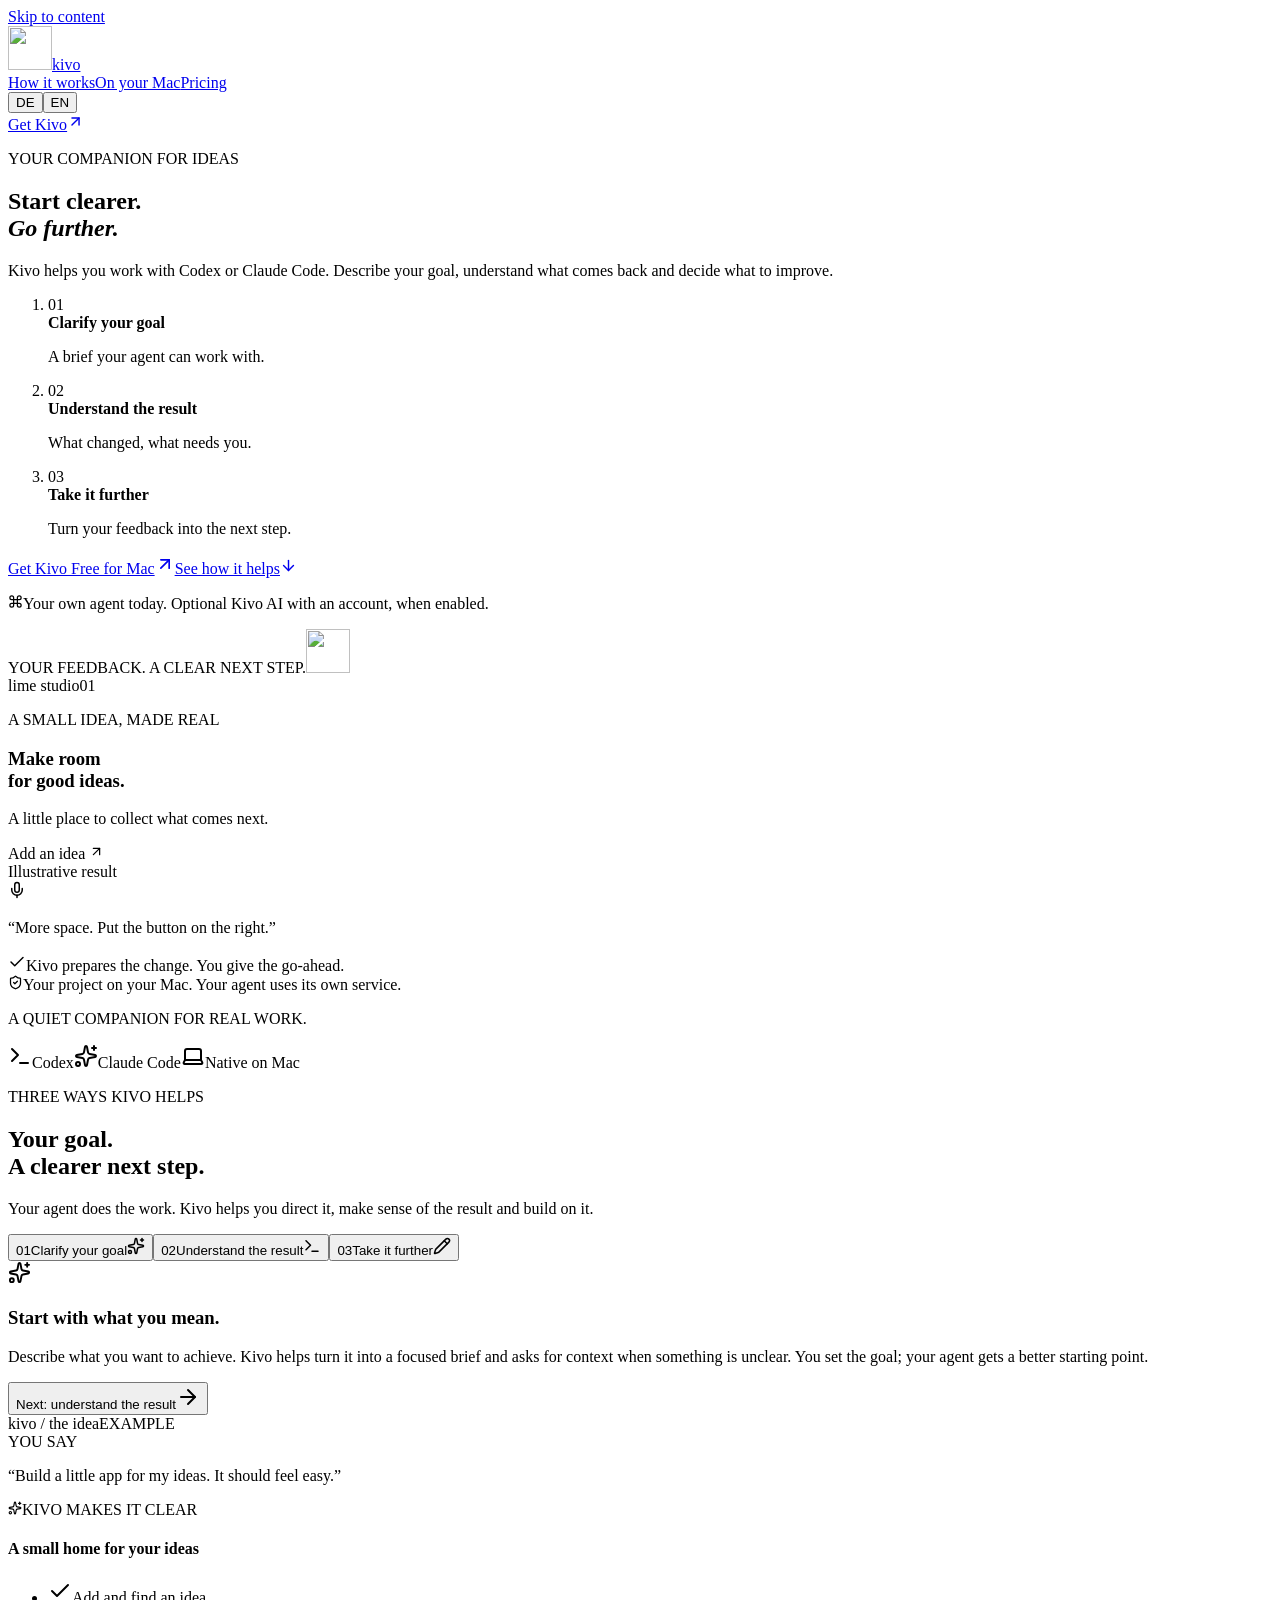
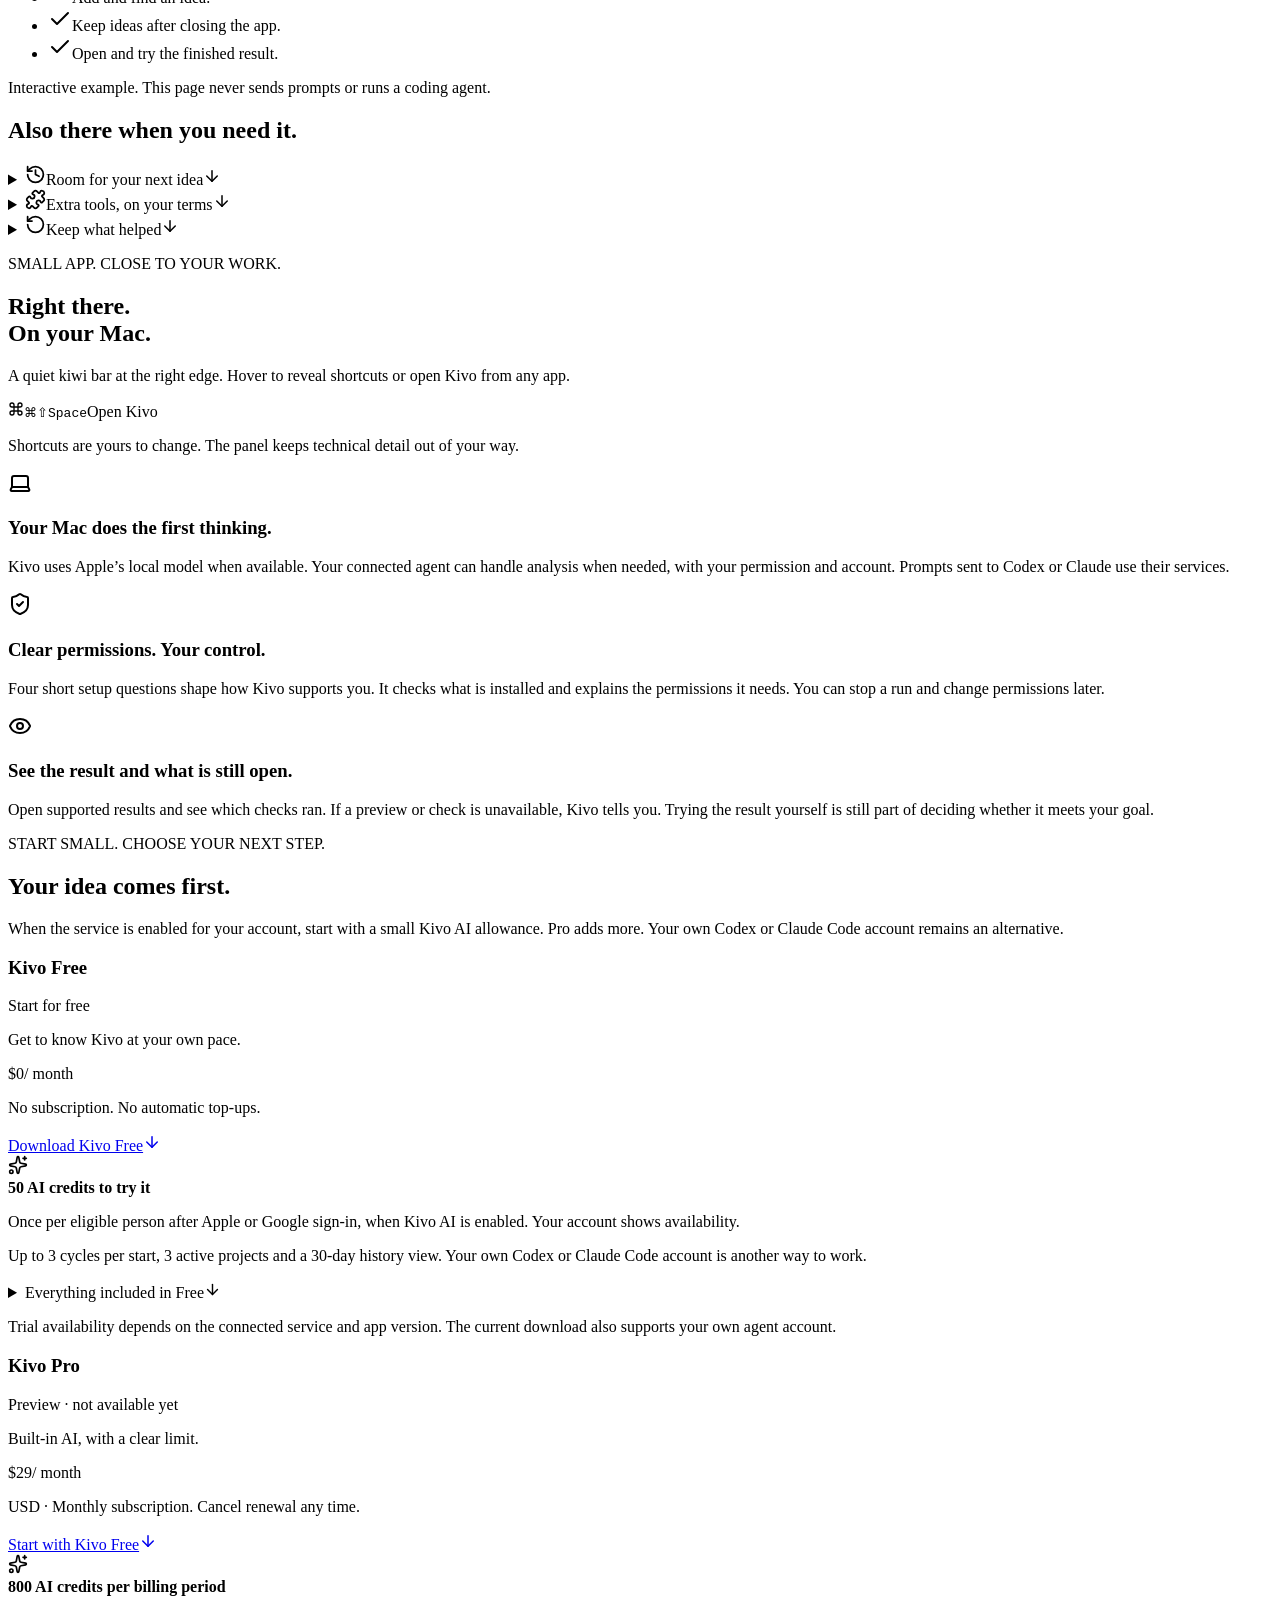
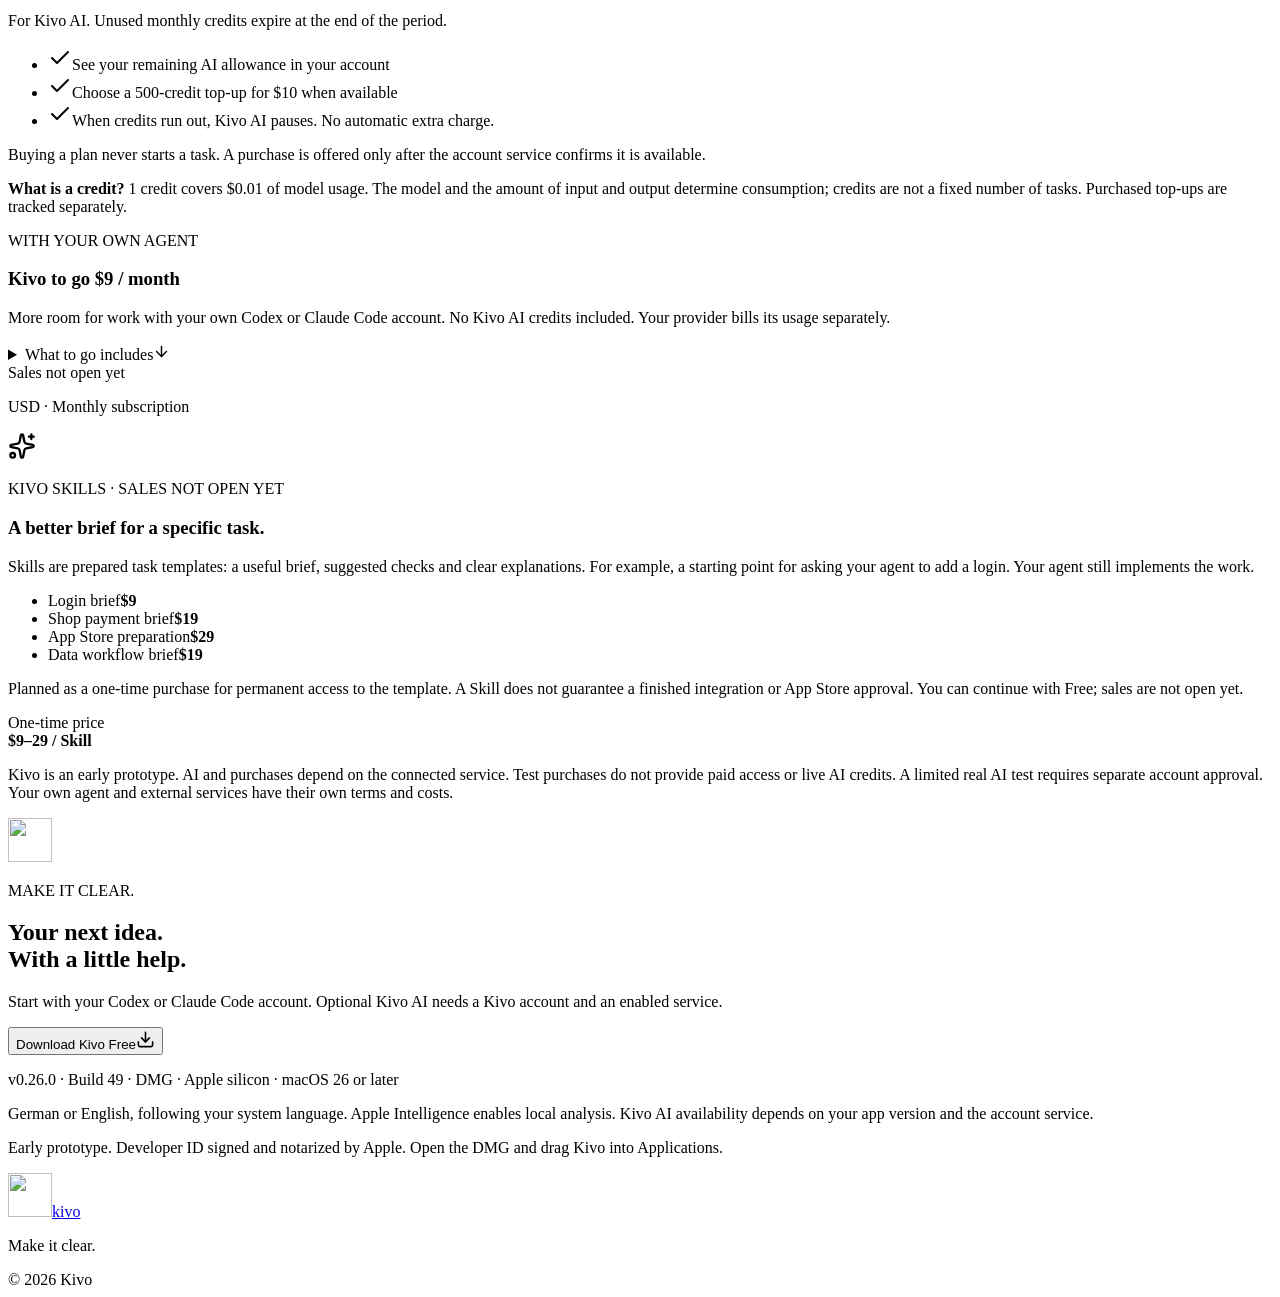
==== commit 3370cc77: "Publish Kivo 0.26.0 build 49 notarized Mac download" ====
--- a/docs/index.html
+++ b/docs/index.html
@@ -1,4 +1,4 @@
-<!DOCTYPE html><html lang="en" data-locale="en"><head><meta charSet="utf-8"/><meta name="viewport" content="width=device-width, initial-scale=1"/><link rel="stylesheet" href="/_next/static/css/index.CU-r3nM0.css" data-rsc-css-href="/_next/static/css/index.CU-r3nM0.css" data-precedence="vite-rsc/importer-resources"/><link rel="modulepreload" fetchPriority="low" href="/_next/static/chunks/index-BrPeCT8E.js"/><script src="/_next/static/chunks/rolldown-runtime-C60lm6uB.js" type="module" async=""></script><script src="/_next/static/chunks/framework-D_rUT4EX.js" type="module" async=""></script><link rel="modulepreload" href="/_next/static/chunks/layout-segment-context-B-4otZeQ.js" crossorigin=""/><link rel="modulepreload" href="/_next/static/chunks/page-DqnuqCRX.js" crossorigin=""/><link rel="modulepreload" href="/_next/static/chunks/commerce-TYS4PI2N.js" crossorigin=""/><title>Kivo — Start clearer. Go further.</title><meta name="description" content="Your Mac companion for Codex and Claude Code. Clarify your goal, understand the result and improve it with focused feedback. Start with Kivo Free."/><link rel="icon" href="/favicon.svg"/><link rel="canonical" href="https://kivo.com.ai"/><script>(function(){var l=/^de(?:-|$)/i.test(navigator.language||'')?'de':'en';try{var s=localStorage.getItem('kivo-language');if(s==='de'||s==='en')l=s}catch(e){}document.documentElement.dataset.locale=l;document.documentElement.lang=l})();</script><style>html:not([data-locale="de"]) [data-copy-language="de"]{display:none}html[data-locale="de"] [data-copy-language="en"]{display:none}html[data-locale="de"] [data-copy-language="de"]{display:contents}</style><script>Object.assign(((self[Symbol.for("vinext.navigationRuntime")]??={bootstrap:{routeManifest:null},functions:{}}).bootstrap.rsc??={rsc:[]}),{params:{},nav:{"pathname":"/","searchParams":[]}})</script><link rel="modulepreload" href="/_next/static/chunks/index-BrPeCT8E.js" />
+<!DOCTYPE html><html lang="en" data-locale="en"><head><meta charSet="utf-8"/><meta name="viewport" content="width=device-width, initial-scale=1"/><link rel="stylesheet" href="/_next/static/css/index.CU-r3nM0.css" data-rsc-css-href="/_next/static/css/index.CU-r3nM0.css" data-precedence="vite-rsc/importer-resources"/><link rel="modulepreload" fetchPriority="low" href="/_next/static/chunks/index-BEhZHbSW.js"/><script src="/_next/static/chunks/rolldown-runtime-C60lm6uB.js" type="module" async=""></script><script src="/_next/static/chunks/framework-D_rUT4EX.js" type="module" async=""></script><link rel="modulepreload" href="/_next/static/chunks/layout-segment-context-BgNFi8Zv.js" crossorigin=""/><link rel="modulepreload" href="/_next/static/chunks/page-CvIEhfYu.js" crossorigin=""/><link rel="modulepreload" href="/_next/static/chunks/commerce-DoZuEoGL.js" crossorigin=""/><title>Kivo — Start clearer. Go further.</title><meta name="description" content="Your Mac companion for Codex and Claude Code. Clarify your goal, understand the result and improve it with focused feedback. Start with Kivo Free."/><link rel="icon" href="/favicon.svg"/><link rel="canonical" href="https://kivo.com.ai"/><script>(function(){var l=/^de(?:-|$)/i.test(navigator.language||'')?'de':'en';try{var s=localStorage.getItem('kivo-language');if(s==='de'||s==='en')l=s}catch(e){}document.documentElement.dataset.locale=l;document.documentElement.lang=l})();</script><style>html:not([data-locale="de"]) [data-copy-language="de"]{display:none}html[data-locale="de"] [data-copy-language="en"]{display:none}html[data-locale="de"] [data-copy-language="de"]{display:contents}</style><script>Object.assign(((self[Symbol.for("vinext.navigationRuntime")]??={bootstrap:{routeManifest:null},functions:{}}).bootstrap.rsc??={rsc:[]}),{params:{},nav:{"pathname":"/","searchParams":[]}})</script><link rel="modulepreload" href="/_next/static/chunks/index-BEhZHbSW.js" />
 <link rel="preload" href="/_next/static/_vinext_fonts/geist-8ac0455e797f/geist-98bbbccb.woff2" as="font" type="font/woff2" crossorigin />
 <link rel="preload" href="/_next/static/_vinext_fonts/geist-mono-00e989178794/geist-mono-013b2f2f.woff2" as="font" type="font/woff2" crossorigin />
 <style data-vinext-fonts>/* cyrillic-ext */
@@ -128,4 +128,4 @@
 
 .__variable_geist_mono_1001rt9 { --font-geist-mono: 'Geist Mono', 'Geist Mono Fallback'; }
 </style>
-</head><body class="__variable_geist_19ysh9d __variable_geist_mono_1001rt9 antialiased"><a class="skip-link" href="#main"><span lang="en" data-copy-language="en">Skip to content</span><span lang="de" data-copy-language="de">Zum Inhalt</span></a><header class="site-header wrap"><a class="wordmark" href="#main" aria-label="Kivo"><img src="/favicon.svg" alt="" width="44" height="44" loading="lazy" decoding="async" class="kivo-mark " data-nimg="1"/><span>kivo</span></a><nav aria-label="Main navigation"><a href="#workflow"><span lang="en" data-copy-language="en">How it works</span><span lang="de" data-copy-language="de">So geht’s</span></a><a href="#local"><span lang="en" data-copy-language="en">On your Mac</span><span lang="de" data-copy-language="de">Auf deinem Mac</span></a><a href="#pricing"><span lang="en" data-copy-language="en">Pricing</span><span lang="de" data-copy-language="de">Preise</span></a></nav><div class="header-actions"><div class="locale-picker" aria-label="Language"><button type="button" data-locale="de" aria-pressed="false">DE</button><button type="button" data-locale="en" aria-pressed="true">EN</button></div><a class="nav-download" href="#download"><span lang="en" data-copy-language="en">Get Kivo</span><span lang="de" data-copy-language="de">Kivo laden</span><svg xmlns="http://www.w3.org/2000/svg" width="17" height="17" viewBox="0 0 24 24" fill="none" stroke="currentColor" stroke-width="2" stroke-linecap="round" stroke-linejoin="round" class="lucide lucide-arrow-up-right" aria-hidden="true"><path d="M7 7h10v10"></path><path d="M7 17 17 7"></path></svg></a></div></header><main id="main"><section class="hero wrap" aria-labelledby="hero-title"><div class="hero-copy"><p class="eyebrow"><span class="status-dot"></span><span lang="en" data-copy-language="en">YOUR COMPANION FOR IDEAS</span><span lang="de" data-copy-language="de">DEIN BEGLEITER FÜR IDEEN</span></p><h1 id="hero-title"><span lang="en" data-copy-language="en">Start clearer.<br/><em>Go further.</em></span><span lang="de" data-copy-language="de">Klarer starten.<br/><em>Mehr erreichen.</em></span></h1><p class="hero-description"><span lang="en" data-copy-language="en">Kivo helps you work with Codex or Claude Code. Describe your goal, understand what comes back and decide what to improve.</span><span lang="de" data-copy-language="de">Kivo macht die Arbeit mit Codex oder Claude Code zugänglich. Beschreibe dein Ziel, verstehe das Ergebnis und entscheide, was besser werden soll.</span></p><ol class="hero-benefits"><li><span class="benefit-number" aria-hidden="true">0<!-- -->1</span><div><strong><span lang="en" data-copy-language="en">Clarify your goal</span><span lang="de" data-copy-language="de">Ziel klären</span></strong><p><span lang="en" data-copy-language="en">A brief your agent can work with.</span><span lang="de" data-copy-language="de">Ein Auftrag, mit dem dein Agent arbeiten kann.</span></p></div></li><li><span class="benefit-number" aria-hidden="true">0<!-- -->2</span><div><strong><span lang="en" data-copy-language="en">Understand the result</span><span lang="de" data-copy-language="de">Ergebnis verstehen</span></strong><p><span lang="en" data-copy-language="en">What changed, what needs you.</span><span lang="de" data-copy-language="de">Was sich geändert hat und wo du gefragt bist.</span></p></div></li><li><span class="benefit-number" aria-hidden="true">0<!-- -->3</span><div><strong><span lang="en" data-copy-language="en">Take it further</span><span lang="de" data-copy-language="de">Gezielt verbessern</span></strong><p><span lang="en" data-copy-language="en">Turn your feedback into the next step.</span><span lang="de" data-copy-language="de">Aus deinem Feedback wird der nächste Schritt.</span></p></div></li></ol><div class="hero-actions"><a class="cta cta-dark" href="#download"><span lang="en" data-copy-language="en">Get Kivo Free for Mac</span><span lang="de" data-copy-language="de">Kivo Free für Mac laden</span><svg xmlns="http://www.w3.org/2000/svg" width="20" height="20" viewBox="0 0 24 24" fill="none" stroke="currentColor" stroke-width="2" stroke-linecap="round" stroke-linejoin="round" class="lucide lucide-arrow-up-right" aria-hidden="true"><path d="M7 7h10v10"></path><path d="M7 17 17 7"></path></svg></a><a class="text-link" href="#workflow"><span lang="en" data-copy-language="en">See how it helps</span><span lang="de" data-copy-language="de">So hilft dir Kivo</span><svg xmlns="http://www.w3.org/2000/svg" width="17" height="17" viewBox="0 0 24 24" fill="none" stroke="currentColor" stroke-width="2" stroke-linecap="round" stroke-linejoin="round" class="lucide lucide-arrow-down" aria-hidden="true"><path d="M12 5v14"></path><path d="m19 12-7 7-7-7"></path></svg></a></div><p class="hero-note"><svg xmlns="http://www.w3.org/2000/svg" width="15" height="15" viewBox="0 0 24 24" fill="none" stroke="currentColor" stroke-width="2" stroke-linecap="round" stroke-linejoin="round" class="lucide lucide-command" aria-hidden="true"><path d="M15 6v12a3 3 0 1 0 3-3H6a3 3 0 1 0 3 3V6a3 3 0 1 0-3 3h12a3 3 0 1 0-3-3"></path></svg><span lang="en" data-copy-language="en">Your own agent today. Optional Kivo AI with an account, when enabled.</span><span lang="de" data-copy-language="de">Heute mit deinem Agenten. Optional mit Kivo-KI und Konto, sobald freigeschaltet.</span></p></div><div class="hero-product hero-loop"><div class="product-caption"><span><span lang="en" data-copy-language="en">YOUR FEEDBACK. A CLEAR NEXT STEP.</span><span lang="de" data-copy-language="de">DEIN FEEDBACK. EIN KLARER NÄCHSTER SCHRITT.</span></span><img src="/favicon.svg" alt="" width="44" height="44" loading="lazy" decoding="async" class="kivo-mark " data-nimg="1"/></div><div class="hero-preview"><div class="mini-result mini-result-after"><div class="mini-result-top"><span>lime studio</span><span>01</span></div><p class="mini-result-label"><span lang="en" data-copy-language="en">A SMALL IDEA, MADE REAL</span><span lang="de" data-copy-language="de">EINE KLEINE IDEE WIRD ECHT</span></p><h3><span lang="en" data-copy-language="en">Make room<br/>for good ideas.</span><span lang="de" data-copy-language="de">Platz für<br/>gute Ideen.</span></h3><p><span lang="en" data-copy-language="en">A little place to collect what comes next.</span><span lang="de" data-copy-language="de">Ein kleiner Ort für alles, was als Nächstes kommt.</span></p><div class="mini-result-action"><span><span lang="en" data-copy-language="en">Add an idea</span><span lang="de" data-copy-language="de">Idee hinzufügen</span> <svg xmlns="http://www.w3.org/2000/svg" width="15" height="15" viewBox="0 0 24 24" fill="none" stroke="currentColor" stroke-width="2" stroke-linecap="round" stroke-linejoin="round" class="lucide lucide-arrow-up-right" aria-hidden="true"><path d="M7 7h10v10"></path><path d="M7 17 17 7"></path></svg></span></div></div><span class="result-version"><span lang="en" data-copy-language="en">Illustrative result</span><span lang="de" data-copy-language="de">Beispielergebnis</span></span></div><div class="feedback-bubble"><svg xmlns="http://www.w3.org/2000/svg" width="18" height="18" viewBox="0 0 24 24" fill="none" stroke="currentColor" stroke-width="2" stroke-linecap="round" stroke-linejoin="round" class="lucide lucide-mic" aria-hidden="true"><path d="M12 19v3"></path><path d="M19 10v2a7 7 0 0 1-14 0v-2"></path><rect x="9" y="2" width="6" height="13" rx="3"></rect></svg><p><span lang="en" data-copy-language="en">“More space. Put the button on the right.”</span><span lang="de" data-copy-language="de">„Mehr Platz. Den Button nach rechts.“</span></p></div><div class="confirmation-strip"><svg xmlns="http://www.w3.org/2000/svg" width="18" height="18" viewBox="0 0 24 24" fill="none" stroke="currentColor" stroke-width="2" stroke-linecap="round" stroke-linejoin="round" class="lucide lucide-check" aria-hidden="true"><path d="M20 6 9 17l-5-5"></path></svg><span><span lang="en" data-copy-language="en">Kivo prepares the change. You give the go-ahead.</span><span lang="de" data-copy-language="de">Kivo bereitet die Änderung vor. Du gibst den Start frei.</span></span></div><div class="product-footnote"><svg xmlns="http://www.w3.org/2000/svg" width="15" height="15" viewBox="0 0 24 24" fill="none" stroke="currentColor" stroke-width="2" stroke-linecap="round" stroke-linejoin="round" class="lucide lucide-shield-check" aria-hidden="true"><path d="M20 13c0 5-3.5 7.5-7.66 8.95a1 1 0 0 1-.67-.01C7.5 20.5 4 18 4 13V6a1 1 0 0 1 1-1c2 0 4.5-1.2 6.24-2.72a1.17 1.17 0 0 1 1.52 0C14.51 3.81 17 5 19 5a1 1 0 0 1 1 1z"></path><path d="m9 12 2 2 4-4"></path></svg><span lang="en" data-copy-language="en">Your project on your Mac. Your agent uses its own service.</span><span lang="de" data-copy-language="de">Dein Projekt auf deinem Mac. Dein Agent nutzt seinen Anbieter.</span></div></div></section><div class="compatibility wrap"><p><span lang="en" data-copy-language="en">A QUIET COMPANION FOR REAL WORK.</span><span lang="de" data-copy-language="de">EIN RUHIGER BEGLEITER FÜR ECHTE ARBEIT.</span></p><div><span><svg xmlns="http://www.w3.org/2000/svg" width="24" height="24" viewBox="0 0 24 24" fill="none" stroke="currentColor" stroke-width="2" stroke-linecap="round" stroke-linejoin="round" class="lucide lucide-terminal" aria-hidden="true"><path d="M12 19h8"></path><path d="m4 17 6-6-6-6"></path></svg>Codex</span><span><svg xmlns="http://www.w3.org/2000/svg" width="24" height="24" viewBox="0 0 24 24" fill="none" stroke="currentColor" stroke-width="2" stroke-linecap="round" stroke-linejoin="round" class="lucide lucide-sparkles" aria-hidden="true"><path d="M11.017 2.814a1 1 0 0 1 1.966 0l1.051 5.558a2 2 0 0 0 1.594 1.594l5.558 1.051a1 1 0 0 1 0 1.966l-5.558 1.051a2 2 0 0 0-1.594 1.594l-1.051 5.558a1 1 0 0 1-1.966 0l-1.051-5.558a2 2 0 0 0-1.594-1.594l-5.558-1.051a1 1 0 0 1 0-1.966l5.558-1.051a2 2 0 0 0 1.594-1.594z"></path><path d="M20 2v4"></path><path d="M22 4h-4"></path><circle cx="4" cy="20" r="2"></circle></svg>Claude Code</span><span class="native-label"><svg xmlns="http://www.w3.org/2000/svg" width="24" height="24" viewBox="0 0 24 24" fill="none" stroke="currentColor" stroke-width="2" stroke-linecap="round" stroke-linejoin="round" class="lucide lucide-laptop" aria-hidden="true"><path d="M18 5a2 2 0 0 1 2 2v8.526a2 2 0 0 0 .212.897l1.068 2.127a1 1 0 0 1-.9 1.45H3.62a1 1 0 0 1-.9-1.45l1.068-2.127A2 2 0 0 0 4 15.526V7a2 2 0 0 1 2-2z"></path><path d="M20.054 15.987H3.946"></path></svg><span lang="en" data-copy-language="en">Native on Mac</span><span lang="de" data-copy-language="de">Nativ auf dem Mac</span></span></div></div><section id="workflow" class="workflow-section" aria-labelledby="workflow-title"><div class="wrap"><div class="section-heading"><div><p class="eyebrow"><span lang="en" data-copy-language="en">THREE WAYS KIVO HELPS</span><span lang="de" data-copy-language="de">DREI DINGE, BEI DENEN KIVO HILFT</span></p><h2 id="workflow-title"><span lang="en" data-copy-language="en">Your goal.<br/>A clearer next step.</span><span lang="de" data-copy-language="de">Dein Ziel.<br/>Ein klarer nächster Schritt.</span></h2></div><p><span lang="en" data-copy-language="en">Your agent does the work. Kivo helps you direct it, make sense of the result and build on it.</span><span lang="de" data-copy-language="de">Dein Agent setzt um. Kivo hilft dir, ihn anzuleiten, das Ergebnis einzuordnen und darauf aufzubauen.</span></p></div><div data-orientation="horizontal" data-activation-direction="none" data-slot="tabs" class="group/tabs flex gap-2 data-horizontal:flex-col workflow-tabs"><div data-orientation="horizontal" data-activation-direction="none" role="tablist" data-slot="tabs-list" data-variant="default" aria-label="Explore the Kivo workflow" class="group/tabs-list inline-flex w-fit items-center justify-center rounded-lg p-[3px] text-muted-foreground group-data-horizontal/tabs:h-8 group-data-vertical/tabs:h-fit group-data-vertical/tabs:flex-col data-[variant=line]:rounded-none bg-muted workflow-steps"><button type="button" data-active="" data-orientation="horizontal" data-activation-direction="none" aria-disabled="false" tabindex="-1" role="tab" aria-selected="true" id="base-ui-_R_16dmi_" data-composite-item-active="" data-slot="tabs-trigger" class="relative inline-flex h-[calc(100%-1px)] flex-1 items-center justify-center gap-1.5 rounded-md border border-transparent px-1.5 py-0.5 text-sm font-medium whitespace-nowrap text-foreground/60 transition-all group-data-vertical/tabs:w-full group-data-vertical/tabs:justify-start hover:text-foreground focus-visible:border-ring focus-visible:ring-[3px] focus-visible:ring-ring/50 focus-visible:outline-1 focus-visible:outline-ring disabled:pointer-events-none disabled:opacity-50 has-data-[icon=inline-end]:pr-1 has-data-[icon=inline-start]:pl-1 aria-disabled:pointer-events-none aria-disabled:opacity-50 dark:text-muted-foreground dark:hover:text-foreground group-data-[variant=default]/tabs-list:data-active:shadow-sm group-data-[variant=line]/tabs-list:data-active:shadow-none [&amp;_svg]:pointer-events-none [&amp;_svg]:shrink-0 [&amp;_svg:not([class*=&#x27;size-&#x27;])]:size-4 group-data-[variant=line]/tabs-list:bg-transparent group-data-[variant=line]/tabs-list:data-active:bg-transparent dark:group-data-[variant=line]/tabs-list:data-active:border-transparent dark:group-data-[variant=line]/tabs-list:data-active:bg-transparent data-active:bg-background data-active:text-foreground dark:data-active:border-input dark:data-active:bg-input/30 dark:data-active:text-foreground after:absolute after:bg-foreground after:opacity-0 after:transition-opacity group-data-horizontal/tabs:after:inset-x-0 group-data-horizontal/tabs:after:bottom-[-5px] group-data-horizontal/tabs:after:h-0.5 group-data-vertical/tabs:after:inset-y-0 group-data-vertical/tabs:after:-right-1 group-data-vertical/tabs:after:w-0.5 group-data-[variant=line]/tabs-list:data-active:after:opacity-100 workflow-step"><span class="step-number">0<!-- -->1</span><span><span lang="en" data-copy-language="en">Clarify your goal</span><span lang="de" data-copy-language="de">Ziel klären</span></span><svg xmlns="http://www.w3.org/2000/svg" width="18" height="18" viewBox="0 0 24 24" fill="none" stroke="currentColor" stroke-width="2" stroke-linecap="round" stroke-linejoin="round" class="lucide lucide-sparkles" aria-hidden="true"><path d="M11.017 2.814a1 1 0 0 1 1.966 0l1.051 5.558a2 2 0 0 0 1.594 1.594l5.558 1.051a1 1 0 0 1 0 1.966l-5.558 1.051a2 2 0 0 0-1.594 1.594l-1.051 5.558a1 1 0 0 1-1.966 0l-1.051-5.558a2 2 0 0 0-1.594-1.594l-5.558-1.051a1 1 0 0 1 0-1.966l5.558-1.051a2 2 0 0 0 1.594-1.594z"></path><path d="M20 2v4"></path><path d="M22 4h-4"></path><circle cx="4" cy="20" r="2"></circle></svg></button><button type="button" data-orientation="horizontal" data-activation-direction="none" aria-disabled="false" tabindex="-1" role="tab" aria-selected="false" id="base-ui-_R_26dmi_" data-slot="tabs-trigger" class="relative inline-flex h-[calc(100%-1px)] flex-1 items-center justify-center gap-1.5 rounded-md border border-transparent px-1.5 py-0.5 text-sm font-medium whitespace-nowrap text-foreground/60 transition-all group-data-vertical/tabs:w-full group-data-vertical/tabs:justify-start hover:text-foreground focus-visible:border-ring focus-visible:ring-[3px] focus-visible:ring-ring/50 focus-visible:outline-1 focus-visible:outline-ring disabled:pointer-events-none disabled:opacity-50 has-data-[icon=inline-end]:pr-1 has-data-[icon=inline-start]:pl-1 aria-disabled:pointer-events-none aria-disabled:opacity-50 dark:text-muted-foreground dark:hover:text-foreground group-data-[variant=default]/tabs-list:data-active:shadow-sm group-data-[variant=line]/tabs-list:data-active:shadow-none [&amp;_svg]:pointer-events-none [&amp;_svg]:shrink-0 [&amp;_svg:not([class*=&#x27;size-&#x27;])]:size-4 group-data-[variant=line]/tabs-list:bg-transparent group-data-[variant=line]/tabs-list:data-active:bg-transparent dark:group-data-[variant=line]/tabs-list:data-active:border-transparent dark:group-data-[variant=line]/tabs-list:data-active:bg-transparent data-active:bg-background data-active:text-foreground dark:data-active:border-input dark:data-active:bg-input/30 dark:data-active:text-foreground after:absolute after:bg-foreground after:opacity-0 after:transition-opacity group-data-horizontal/tabs:after:inset-x-0 group-data-horizontal/tabs:after:bottom-[-5px] group-data-horizontal/tabs:after:h-0.5 group-data-vertical/tabs:after:inset-y-0 group-data-vertical/tabs:after:-right-1 group-data-vertical/tabs:after:w-0.5 group-data-[variant=line]/tabs-list:data-active:after:opacity-100 workflow-step"><span class="step-number">0<!-- -->2</span><span><span lang="en" data-copy-language="en">Understand the result</span><span lang="de" data-copy-language="de">Ergebnis verstehen</span></span><svg xmlns="http://www.w3.org/2000/svg" width="18" height="18" viewBox="0 0 24 24" fill="none" stroke="currentColor" stroke-width="2" stroke-linecap="round" stroke-linejoin="round" class="lucide lucide-terminal" aria-hidden="true"><path d="M12 19h8"></path><path d="m4 17 6-6-6-6"></path></svg></button><button type="button" data-orientation="horizontal" data-activation-direction="none" aria-disabled="false" tabindex="-1" role="tab" aria-selected="false" id="base-ui-_R_36dmi_" data-slot="tabs-trigger" class="relative inline-flex h-[calc(100%-1px)] flex-1 items-center justify-center gap-1.5 rounded-md border border-transparent px-1.5 py-0.5 text-sm font-medium whitespace-nowrap text-foreground/60 transition-all group-data-vertical/tabs:w-full group-data-vertical/tabs:justify-start hover:text-foreground focus-visible:border-ring focus-visible:ring-[3px] focus-visible:ring-ring/50 focus-visible:outline-1 focus-visible:outline-ring disabled:pointer-events-none disabled:opacity-50 has-data-[icon=inline-end]:pr-1 has-data-[icon=inline-start]:pl-1 aria-disabled:pointer-events-none aria-disabled:opacity-50 dark:text-muted-foreground dark:hover:text-foreground group-data-[variant=default]/tabs-list:data-active:shadow-sm group-data-[variant=line]/tabs-list:data-active:shadow-none [&amp;_svg]:pointer-events-none [&amp;_svg]:shrink-0 [&amp;_svg:not([class*=&#x27;size-&#x27;])]:size-4 group-data-[variant=line]/tabs-list:bg-transparent group-data-[variant=line]/tabs-list:data-active:bg-transparent dark:group-data-[variant=line]/tabs-list:data-active:border-transparent dark:group-data-[variant=line]/tabs-list:data-active:bg-transparent data-active:bg-background data-active:text-foreground dark:data-active:border-input dark:data-active:bg-input/30 dark:data-active:text-foreground after:absolute after:bg-foreground after:opacity-0 after:transition-opacity group-data-horizontal/tabs:after:inset-x-0 group-data-horizontal/tabs:after:bottom-[-5px] group-data-horizontal/tabs:after:h-0.5 group-data-vertical/tabs:after:inset-y-0 group-data-vertical/tabs:after:-right-1 group-data-vertical/tabs:after:w-0.5 group-data-[variant=line]/tabs-list:data-active:after:opacity-100 workflow-step"><span class="step-number">0<!-- -->3</span><span><span lang="en" data-copy-language="en">Take it further</span><span lang="de" data-copy-language="de">Gezielt verbessern</span></span><svg xmlns="http://www.w3.org/2000/svg" width="18" height="18" viewBox="0 0 24 24" fill="none" stroke="currentColor" stroke-width="2" stroke-linecap="round" stroke-linejoin="round" class="lucide lucide-pencil" aria-hidden="true"><path d="M21.174 6.812a1 1 0 0 0-3.986-3.987L3.842 16.174a2 2 0 0 0-.5.83l-1.321 4.352a.5.5 0 0 0 .623.622l4.353-1.32a2 2 0 0 0 .83-.497z"></path><path d="m15 5 4 4"></path></svg></button></div><div data-orientation="horizontal" data-activation-direction="none" id="base-ui-_R_admi_" role="tabpanel" tabindex="0" data-index="-1" data-slot="tabs-content" class="flex-1 text-sm outline-none workflow-panel"><div class="panel-copy"><span class="small-icon"><svg xmlns="http://www.w3.org/2000/svg" width="23" height="23" viewBox="0 0 24 24" fill="none" stroke="currentColor" stroke-width="2" stroke-linecap="round" stroke-linejoin="round" class="lucide lucide-sparkles" aria-hidden="true"><path d="M11.017 2.814a1 1 0 0 1 1.966 0l1.051 5.558a2 2 0 0 0 1.594 1.594l5.558 1.051a1 1 0 0 1 0 1.966l-5.558 1.051a2 2 0 0 0-1.594 1.594l-1.051 5.558a1 1 0 0 1-1.966 0l-1.051-5.558a2 2 0 0 0-1.594-1.594l-5.558-1.051a1 1 0 0 1 0-1.966l5.558-1.051a2 2 0 0 0 1.594-1.594z"></path><path d="M20 2v4"></path><path d="M22 4h-4"></path><circle cx="4" cy="20" r="2"></circle></svg></span><h3><span lang="en" data-copy-language="en">Start with what you mean.</span><span lang="de" data-copy-language="de">Sag, worauf es dir ankommt.</span></h3><p><span lang="en" data-copy-language="en">Describe what you want to achieve. Kivo helps turn it into a focused brief and asks for context when something is unclear. You set the goal; your agent gets a better starting point.</span><span lang="de" data-copy-language="de">Beschreibe, was du erreichen möchtest. Kivo hilft, daraus einen klaren Auftrag zu machen, und fragt nach Kontext, wenn etwas unklar ist. Du setzt das Ziel; dein Agent bekommt eine bessere Grundlage.</span></p><button type="button" tabindex="0" data-slot="button" class="group/button inline-flex shrink-0 items-center justify-center rounded-lg border border-transparent bg-clip-padding text-sm font-medium whitespace-nowrap transition-all outline-none select-none focus-visible:border-ring focus-visible:ring-3 focus-visible:ring-ring/50 active:not-aria-[haspopup]:translate-y-px disabled:pointer-events-none disabled:opacity-50 aria-invalid:border-destructive aria-invalid:ring-3 aria-invalid:ring-destructive/20 dark:aria-invalid:border-destructive/50 dark:aria-invalid:ring-destructive/40 [&amp;_svg]:pointer-events-none [&amp;_svg]:shrink-0 [&amp;_svg:not([class*=&#x27;size-&#x27;])]:size-4 hover:bg-muted hover:text-foreground aria-expanded:bg-muted aria-expanded:text-foreground dark:hover:bg-muted/50 h-8 gap-1.5 px-2.5 has-data-[icon=inline-end]:pr-2 has-data-[icon=inline-start]:pl-2 next-step"><span lang="en" data-copy-language="en">Next: understand the result</span><span lang="de" data-copy-language="de">Weiter: das Ergebnis verstehen</span><svg xmlns="http://www.w3.org/2000/svg" width="24" height="24" viewBox="0 0 24 24" fill="none" stroke="currentColor" stroke-width="2" stroke-linecap="round" stroke-linejoin="round" class="lucide lucide-arrow-right" aria-hidden="true"><path d="M5 12h14"></path><path d="m12 5 7 7-7 7"></path></svg></button></div><div class="example-surface"><div class="example-toolbar"><span class="window-dots" aria-hidden="true"><i></i><i></i><i></i></span><span>kivo / <span lang="en" data-copy-language="en">the idea</span><span lang="de" data-copy-language="de">die Idee</span></span><span><span lang="en" data-copy-language="en">EXAMPLE</span><span lang="de" data-copy-language="de">BEISPIEL</span></span></div><div class="example-body"><div class="input-example"><span class="mini-label"><span lang="en" data-copy-language="en">YOU SAY</span><span lang="de" data-copy-language="de">DU SAGST</span></span><p><span lang="en" data-copy-language="en">“Build a little app for my ideas. It should feel easy.”</span><span lang="de" data-copy-language="de">„Bau mir eine kleine App für meine Ideen. Sie soll sich einfach anfühlen.“</span></p></div><div class="output-example"><span class="mini-label"><svg xmlns="http://www.w3.org/2000/svg" width="14" height="14" viewBox="0 0 24 24" fill="none" stroke="currentColor" stroke-width="2" stroke-linecap="round" stroke-linejoin="round" class="lucide lucide-sparkles" aria-hidden="true"><path d="M11.017 2.814a1 1 0 0 1 1.966 0l1.051 5.558a2 2 0 0 0 1.594 1.594l5.558 1.051a1 1 0 0 1 0 1.966l-5.558 1.051a2 2 0 0 0-1.594 1.594l-1.051 5.558a1 1 0 0 1-1.966 0l-1.051-5.558a2 2 0 0 0-1.594-1.594l-5.558-1.051a1 1 0 0 1 0-1.966l5.558-1.051a2 2 0 0 0 1.594-1.594z"></path><path d="M20 2v4"></path><path d="M22 4h-4"></path><circle cx="4" cy="20" r="2"></circle></svg><span lang="en" data-copy-language="en">KIVO MAKES IT CLEAR</span><span lang="de" data-copy-language="de">KIVO MACHT ES KLAR</span></span><h4><span lang="en" data-copy-language="en">A small home for your ideas</span><span lang="de" data-copy-language="de">Ein kleiner Ort für deine Ideen</span></h4><ul><li><svg xmlns="http://www.w3.org/2000/svg" width="24" height="24" viewBox="0 0 24 24" fill="none" stroke="currentColor" stroke-width="2" stroke-linecap="round" stroke-linejoin="round" class="lucide lucide-check" aria-hidden="true"><path d="M20 6 9 17l-5-5"></path></svg><span lang="en" data-copy-language="en">Add and find an idea.</span><span lang="de" data-copy-language="de">Eine Idee hinzufügen und wiederfinden.</span></li><li><svg xmlns="http://www.w3.org/2000/svg" width="24" height="24" viewBox="0 0 24 24" fill="none" stroke="currentColor" stroke-width="2" stroke-linecap="round" stroke-linejoin="round" class="lucide lucide-check" aria-hidden="true"><path d="M20 6 9 17l-5-5"></path></svg><span lang="en" data-copy-language="en">Keep ideas after closing the app.</span><span lang="de" data-copy-language="de">Ideen bleiben nach dem Schließen erhalten.</span></li><li><svg xmlns="http://www.w3.org/2000/svg" width="24" height="24" viewBox="0 0 24 24" fill="none" stroke="currentColor" stroke-width="2" stroke-linecap="round" stroke-linejoin="round" class="lucide lucide-check" aria-hidden="true"><path d="M20 6 9 17l-5-5"></path></svg><span lang="en" data-copy-language="en">Open and try the finished result.</span><span lang="de" data-copy-language="de">Das fertige Ergebnis öffnen und ausprobieren.</span></li></ul></div></div></div></div></div><p class="demo-caption"><span lang="en" data-copy-language="en">Interactive example. This page never sends prompts or runs a coding agent.</span><span lang="de" data-copy-language="de">Interaktives Beispiel. Diese Seite sendet keine Prompts und startet keinen Agenten.</span></p></div></section><section class="support-section wrap" aria-labelledby="features-title"><h2 id="features-title"><span lang="en" data-copy-language="en">Also there when you need it.</span><span lang="de" data-copy-language="de">Auch dabei, wenn du es brauchst.</span></h2><div class="support-details"><details><summary><svg xmlns="http://www.w3.org/2000/svg" width="21" height="21" viewBox="0 0 24 24" fill="none" stroke="currentColor" stroke-width="2" stroke-linecap="round" stroke-linejoin="round" class="lucide lucide-rotate-ccw-clock" aria-hidden="true"><path d="M3 12a9 9 0 1 0 9-9 9.75 9.75 0 0 0-6.74 2.74L3 8"></path><path d="M3 3v5h5"></path><path d="M12 7v5l4 2"></path></svg><span><span lang="en" data-copy-language="en">Room for your next idea</span><span lang="de" data-copy-language="de">Platz für deine nächste Idee</span></span><svg xmlns="http://www.w3.org/2000/svg" width="18" height="18" viewBox="0 0 24 24" fill="none" stroke="currentColor" stroke-width="2" stroke-linecap="round" stroke-linejoin="round" class="lucide lucide-arrow-down" aria-hidden="true"><path d="M12 5v14"></path><path d="m19 12-7 7-7-7"></path></svg></summary><p><span lang="en" data-copy-language="en">Prepare another task while your agent works. Revisit earlier results, restart a task or give it a folder of its own. Queued tasks run one at a time.</span><span lang="de" data-copy-language="de">Bereite einen weiteren Auftrag vor, während dein Agent arbeitet. Sieh frühere Ergebnisse an, starte einen Auftrag erneut oder gib ihm einen eigenen Ordner. Die Warteschlange läuft Auftrag für Auftrag.</span></p></details><details><summary><svg xmlns="http://www.w3.org/2000/svg" width="21" height="21" viewBox="0 0 24 24" fill="none" stroke="currentColor" stroke-width="2" stroke-linecap="round" stroke-linejoin="round" class="lucide lucide-puzzle" aria-hidden="true"><path d="M15.39 4.39a1 1 0 0 0 1.68-.474 2.5 2.5 0 1 1 3.014 3.015 1 1 0 0 0-.474 1.68l1.683 1.682a2.414 2.414 0 0 1 0 3.414L19.61 15.39a1 1 0 0 1-1.68-.474 2.5 2.5 0 1 0-3.014 3.015 1 1 0 0 1 .474 1.68l-1.683 1.682a2.414 2.414 0 0 1-3.414 0L8.61 19.61a1 1 0 0 0-1.68.474 2.5 2.5 0 1 1-3.014-3.015 1 1 0 0 0 .474-1.68l-1.683-1.682a2.414 2.414 0 0 1 0-3.414L4.39 8.61a1 1 0 0 1 1.68.474 2.5 2.5 0 1 0 3.014-3.015 1 1 0 0 1-.474-1.68l1.683-1.682a2.414 2.414 0 0 1 3.414 0z"></path></svg><span><span lang="en" data-copy-language="en">Extra tools, on your terms</span><span lang="de" data-copy-language="de">Weitere Werkzeuge, nach deinen Regeln</span></span><svg xmlns="http://www.w3.org/2000/svg" width="18" height="18" viewBox="0 0 24 24" fill="none" stroke="currentColor" stroke-width="2" stroke-linecap="round" stroke-linejoin="round" class="lucide lucide-arrow-down" aria-hidden="true"><path d="M12 5v14"></path><path d="m19 12-7 7-7-7"></path></svg></summary><p><span lang="en" data-copy-language="en">Connect supported MCP services. Allow, ask or block each tool and set call limits per task. Kivo asks before exceeding a limit. The service sets its own prices; a call limit is not a spending limit.</span><span lang="de" data-copy-language="de">Verbinde unterstützte MCP-Dienste. Erlaube einzelne Werkzeuge, lass nachfragen oder sperre sie und begrenze ihre Aufrufe pro Auftrag. Vor weiteren Aufrufen fragt Kivo. Die Preise bestimmt der Dienst; eine Aufrufgrenze ist kein Kostenlimit.</span></p></details><details><summary><svg xmlns="http://www.w3.org/2000/svg" width="21" height="21" viewBox="0 0 24 24" fill="none" stroke="currentColor" stroke-width="2" stroke-linecap="round" stroke-linejoin="round" class="lucide lucide-rotate-ccw" aria-hidden="true"><path d="M3 12a9 9 0 1 0 9-9 9.75 9.75 0 0 0-6.74 2.74L3 8"></path><path d="M3 3v5h5"></path></svg><span><span lang="en" data-copy-language="en">Keep what helped</span><span lang="de" data-copy-language="de">Behalten, was geholfen hat</span></span><svg xmlns="http://www.w3.org/2000/svg" width="18" height="18" viewBox="0 0 24 24" fill="none" stroke="currentColor" stroke-width="2" stroke-linecap="round" stroke-linejoin="round" class="lucide lucide-arrow-down" aria-hidden="true"><path d="M12 5v14"></path><path d="m19 12-7 7-7-7"></path></svg></summary><p><span lang="en" data-copy-language="en">Accept a result to save that version. Kivo can remember useful preferences for the project. You can review and remove memories, and find earlier work in your task history.</span><span lang="de" data-copy-language="de">Akzeptiere ein Ergebnis, um diesen Stand abzulegen. Kivo kann hilfreiche Wünsche für das Projekt merken. Du kannst Erinnerungen prüfen und löschen und frühere Arbeit im Verlauf wiederfinden.</span></p></details></div></section><section id="local" class="local-section wrap" aria-labelledby="local-title"><div class="local-heading"><p class="eyebrow"><span lang="en" data-copy-language="en">SMALL APP. CLOSE TO YOUR WORK.</span><span lang="de" data-copy-language="de">KLEINE APP. NAH AN DEINER ARBEIT.</span></p><h2 id="local-title"><span lang="en" data-copy-language="en">Right there.<br/>On your Mac.</span><span lang="de" data-copy-language="de">Direkt da.<br/>Auf deinem Mac.</span></h2><p><span lang="en" data-copy-language="en">A quiet kiwi bar at the right edge. Hover to reveal shortcuts or open Kivo from any app.</span><span lang="de" data-copy-language="de">Eine ruhige Kiwi-Leiste am rechten Rand. Fahre darüber, um die Kürzel zu sehen, oder öffne Kivo aus jeder App.</span></p><div class="shortcut-example"><svg xmlns="http://www.w3.org/2000/svg" width="16" height="16" viewBox="0 0 24 24" fill="none" stroke="currentColor" stroke-width="2" stroke-linecap="round" stroke-linejoin="round" class="lucide lucide-command" aria-hidden="true"><path d="M15 6v12a3 3 0 1 0 3-3H6a3 3 0 1 0 3 3V6a3 3 0 1 0-3 3h12a3 3 0 1 0-3-3"></path></svg><kbd>⌘</kbd><kbd>⇧</kbd><kbd><span lang="en" data-copy-language="en">Space</span><span lang="de" data-copy-language="de">Leertaste</span></kbd><span><span lang="en" data-copy-language="en">Open Kivo</span><span lang="de" data-copy-language="de">Kivo öffnen</span></span></div><p class="shortcut-note"><span lang="en" data-copy-language="en">Shortcuts are yours to change. The panel keeps technical detail out of your way.</span><span lang="de" data-copy-language="de">Die Kürzel kannst du ändern. Technische Details bleiben im Panel im Hintergrund.</span></p></div><div class="local-details"><article><svg xmlns="http://www.w3.org/2000/svg" width="24" height="24" viewBox="0 0 24 24" fill="none" stroke="currentColor" stroke-width="2" stroke-linecap="round" stroke-linejoin="round" class="lucide lucide-laptop" aria-hidden="true"><path d="M18 5a2 2 0 0 1 2 2v8.526a2 2 0 0 0 .212.897l1.068 2.127a1 1 0 0 1-.9 1.45H3.62a1 1 0 0 1-.9-1.45l1.068-2.127A2 2 0 0 0 4 15.526V7a2 2 0 0 1 2-2z"></path><path d="M20.054 15.987H3.946"></path></svg><div><h3><span lang="en" data-copy-language="en">Your Mac does the first thinking.</span><span lang="de" data-copy-language="de">Dein Mac denkt zuerst mit.</span></h3><p><span lang="en" data-copy-language="en">Kivo uses Apple’s local model when available. Your connected agent can handle analysis when needed, with your permission and account. Prompts sent to Codex or Claude use their services.</span><span lang="de" data-copy-language="de">Kivo nutzt Apples lokales Modell, wenn es verfügbar ist. Bei Bedarf kann dein verbundener Agent die Analyse übernehmen – mit deiner Freigabe und deinem Konto. Prompts an Codex oder Claude nutzen deren Dienste.</span></p></div></article><article><svg xmlns="http://www.w3.org/2000/svg" width="24" height="24" viewBox="0 0 24 24" fill="none" stroke="currentColor" stroke-width="2" stroke-linecap="round" stroke-linejoin="round" class="lucide lucide-shield-check" aria-hidden="true"><path d="M20 13c0 5-3.5 7.5-7.66 8.95a1 1 0 0 1-.67-.01C7.5 20.5 4 18 4 13V6a1 1 0 0 1 1-1c2 0 4.5-1.2 6.24-2.72a1.17 1.17 0 0 1 1.52 0C14.51 3.81 17 5 19 5a1 1 0 0 1 1 1z"></path><path d="m9 12 2 2 4-4"></path></svg><div><h3><span lang="en" data-copy-language="en">Clear permissions. Your control.</span><span lang="de" data-copy-language="de">Klare Freigaben. Deine Kontrolle.</span></h3><p><span lang="en" data-copy-language="en">Four short setup questions shape how Kivo supports you. It checks what is installed and explains the permissions it needs. You can stop a run and change permissions later.</span><span lang="de" data-copy-language="de">Vier kurze Einrichtungsfragen bestimmen, wie Kivo dich unterstützt. Es prüft vorhandene Programme und erklärt benötigte Freigaben. Du kannst einen Lauf stoppen und Erlaubnisse später ändern.</span></p></div></article><article><svg xmlns="http://www.w3.org/2000/svg" width="24" height="24" viewBox="0 0 24 24" fill="none" stroke="currentColor" stroke-width="2" stroke-linecap="round" stroke-linejoin="round" class="lucide lucide-eye" aria-hidden="true"><path d="M2.062 12.348a1 1 0 0 1 0-.696 10.75 10.75 0 0 1 19.876 0 1 1 0 0 1 0 .696 10.75 10.75 0 0 1-19.876 0"></path><circle cx="12" cy="12" r="3"></circle></svg><div><h3><span lang="en" data-copy-language="en">See the result and what is still open.</span><span lang="de" data-copy-language="de">Ergebnis sehen. Offenes erkennen.</span></h3><p><span lang="en" data-copy-language="en">Open supported results and see which checks ran. If a preview or check is unavailable, Kivo tells you. Trying the result yourself is still part of deciding whether it meets your goal.</span><span lang="de" data-copy-language="de">Öffne unterstützte Ergebnisse und sieh, welche Prüfungen liefen. Fehlt eine Vorschau oder Prüfung, sagt Kivo das. Ob das Ergebnis zu deinem Ziel passt, entscheidest du auch beim eigenen Ausprobieren.</span></p></div></article></div></section><section id="pricing" class="pricing-section wrap" aria-labelledby="pricing-title"><div class="pricing-heading"><p class="eyebrow"><span lang="en" data-copy-language="en">START SMALL. CHOOSE YOUR NEXT STEP.</span><span lang="de" data-copy-language="de">KLEIN STARTEN. BEWUSST WEITERGEHEN.</span></p><h2 id="pricing-title"><span lang="en" data-copy-language="en">Your idea comes first.</span><span lang="de" data-copy-language="de">Deine Idee kommt zuerst.</span></h2><p><span lang="en" data-copy-language="en">When the service is enabled for your account, start with a small Kivo AI allowance. Pro adds more. Your own Codex or Claude Code account remains an alternative.</span><span lang="de" data-copy-language="de">Sobald der Dienst für dein Konto freigeschaltet ist, startest du mit einem kleinen Kivo-KI-Kontingent. Pro ergänzt mehr. Dein eigenes Codex- oder Claude-Code-Konto bleibt eine Alternative.</span></p></div><div class="pricing-grid"><article class="price-card price-free" aria-labelledby="free-plan-title"><div class="plan-heading"><h3 id="free-plan-title">Kivo Free</h3><span class="plan-status"><span lang="en" data-copy-language="en">Start for free</span><span lang="de" data-copy-language="de">Kostenlos starten</span></span></div><p class="plan-description"><span lang="en" data-copy-language="en">Get to know Kivo at your own pace.</span><span lang="de" data-copy-language="de">Lerne Kivo in deinem Tempo kennen.</span></p><p class="plan-price"><span>$0</span><span><span lang="en" data-copy-language="en">/ month</span><span lang="de" data-copy-language="de">/ Monat</span></span></p><p class="billing-note"><span lang="en" data-copy-language="en">No subscription. No automatic top-ups.</span><span lang="de" data-copy-language="de">Kein Abo. Keine automatische Aufladung.</span></p><a class="cta plan-action" href="#download"><span lang="en" data-copy-language="en">Download Kivo Free</span><span lang="de" data-copy-language="de">Kivo Free herunterladen</span><svg xmlns="http://www.w3.org/2000/svg" width="18" height="18" viewBox="0 0 24 24" fill="none" stroke="currentColor" stroke-width="2" stroke-linecap="round" stroke-linejoin="round" class="lucide lucide-arrow-down" aria-hidden="true"><path d="M12 5v14"></path><path d="m19 12-7 7-7-7"></path></svg></a><div class="plan-allowance"><svg xmlns="http://www.w3.org/2000/svg" width="20" height="20" viewBox="0 0 24 24" fill="none" stroke="currentColor" stroke-width="2" stroke-linecap="round" stroke-linejoin="round" class="lucide lucide-sparkles" aria-hidden="true"><path d="M11.017 2.814a1 1 0 0 1 1.966 0l1.051 5.558a2 2 0 0 0 1.594 1.594l5.558 1.051a1 1 0 0 1 0 1.966l-5.558 1.051a2 2 0 0 0-1.594 1.594l-1.051 5.558a1 1 0 0 1-1.966 0l-1.051-5.558a2 2 0 0 0-1.594-1.594l-5.558-1.051a1 1 0 0 1 0-1.966l5.558-1.051a2 2 0 0 0 1.594-1.594z"></path><path d="M20 2v4"></path><path d="M22 4h-4"></path><circle cx="4" cy="20" r="2"></circle></svg><div><strong><span lang="en" data-copy-language="en">50 AI credits to try it</span><span lang="de" data-copy-language="de">50 KI-Credits zum Ausprobieren</span></strong><p><span lang="en" data-copy-language="en">Once per eligible person after Apple or Google sign-in, when Kivo AI is enabled. Your account shows availability.</span><span lang="de" data-copy-language="de">Einmal pro berechtigter Person nach Anmeldung mit Apple oder Google, sobald Kivo-KI freigeschaltet ist. Die Verfügbarkeit siehst du im Konto.</span></p></div></div><p class="plan-overview"><span lang="en" data-copy-language="en">Up to 3 cycles per start, 3 active projects and a 30-day history view. Your own Codex or Claude Code account is another way to work.</span><span lang="de" data-copy-language="de">Bis zu 3 Zyklen pro Start, 3 aktive Projekte und 30 Tage Historie. Mit deinem eigenen Codex- oder Claude-Code-Konto kannst du ebenfalls arbeiten.</span></p><details class="plan-details"><summary><span lang="en" data-copy-language="en">Everything included in Free</span><span lang="de" data-copy-language="de">Alles, was Free enthält</span><svg xmlns="http://www.w3.org/2000/svg" width="17" height="17" viewBox="0 0 24 24" fill="none" stroke="currentColor" stroke-width="2" stroke-linecap="round" stroke-linejoin="round" class="lucide lucide-arrow-down" aria-hidden="true"><path d="M12 5v14"></path><path d="m19 12-7 7-7-7"></path></svg></summary><ul class="plan-features"><li><svg xmlns="http://www.w3.org/2000/svg" width="24" height="24" viewBox="0 0 24 24" fill="none" stroke="currentColor" stroke-width="2" stroke-linecap="round" stroke-linejoin="round" class="lucide lucide-check" aria-hidden="true"><path d="M20 6 9 17l-5-5"></path></svg><span><span lang="en" data-copy-language="en">One start: clarify, build and review</span><span lang="de" data-copy-language="de">Ein Start: klären, bauen und prüfen</span></span></li><li><svg xmlns="http://www.w3.org/2000/svg" width="24" height="24" viewBox="0 0 24 24" fill="none" stroke="currentColor" stroke-width="2" stroke-linecap="round" stroke-linejoin="round" class="lucide lucide-check" aria-hidden="true"><path d="M20 6 9 17l-5-5"></path></svg><span><span lang="en" data-copy-language="en">Codex or Claude Code, with your model</span><span lang="de" data-copy-language="de">Codex oder Claude Code, mit deinem Modell</span></span></li><li><svg xmlns="http://www.w3.org/2000/svg" width="24" height="24" viewBox="0 0 24 24" fill="none" stroke="currentColor" stroke-width="2" stroke-linecap="round" stroke-linejoin="round" class="lucide lucide-check" aria-hidden="true"><path d="M20 6 9 17l-5-5"></path></svg><span><span lang="en" data-copy-language="en">Queue ideas, restart tasks and choose their folders</span><span lang="de" data-copy-language="de">Ideen einreihen, Aufträge neu starten und Ordner wählen</span></span></li><li><svg xmlns="http://www.w3.org/2000/svg" width="24" height="24" viewBox="0 0 24 24" fill="none" stroke="currentColor" stroke-width="2" stroke-linecap="round" stroke-linejoin="round" class="lucide lucide-check" aria-hidden="true"><path d="M20 6 9 17l-5-5"></path></svg><span><span lang="en" data-copy-language="en">Try results with clear steps; add spoken or visual feedback</span><span lang="de" data-copy-language="de">Ergebnisse mit klaren Schritten ausprobieren, mit Sprach- oder Bildfeedback</span></span></li><li><svg xmlns="http://www.w3.org/2000/svg" width="24" height="24" viewBox="0 0 24 24" fill="none" stroke="currentColor" stroke-width="2" stroke-linecap="round" stroke-linejoin="round" class="lucide lucide-check" aria-hidden="true"><path d="M20 6 9 17l-5-5"></path></svg><span><span lang="en" data-copy-language="en">Up to 3 cycles per start, with a clear progress view</span><span lang="de" data-copy-language="de">Bis zu 3 Zyklen pro Start, mit klarem Fortschritt</span></span></li><li><svg xmlns="http://www.w3.org/2000/svg" width="24" height="24" viewBox="0 0 24 24" fill="none" stroke="currentColor" stroke-width="2" stroke-linecap="round" stroke-linejoin="round" class="lucide lucide-check" aria-hidden="true"><path d="M20 6 9 17l-5-5"></path></svg><span><span lang="en" data-copy-language="en">Accept and save your result, with useful memory</span><span lang="de" data-copy-language="de">Ergebnis annehmen, ablegen und Gutes merken</span></span></li><li><svg xmlns="http://www.w3.org/2000/svg" width="24" height="24" viewBox="0 0 24 24" fill="none" stroke="currentColor" stroke-width="2" stroke-linecap="round" stroke-linejoin="round" class="lucide lucide-check" aria-hidden="true"><path d="M20 6 9 17l-5-5"></path></svg><span><span lang="en" data-copy-language="en">Individual MCP permissions and tool-call limits per task</span><span lang="de" data-copy-language="de">Einzelne MCP-Freigaben und Aufrufgrenzen pro Auftrag</span></span></li><li><svg xmlns="http://www.w3.org/2000/svg" width="24" height="24" viewBox="0 0 24 24" fill="none" stroke="currentColor" stroke-width="2" stroke-linecap="round" stroke-linejoin="round" class="lucide lucide-check" aria-hidden="true"><path d="M20 6 9 17l-5-5"></path></svg><span><span lang="en" data-copy-language="en">Searchable task history, tool calls and reported tokens</span><span lang="de" data-copy-language="de">Durchsuchbarer Verlauf, Werkzeugaufrufe und gemeldete Tokens</span></span></li><li><svg xmlns="http://www.w3.org/2000/svg" width="24" height="24" viewBox="0 0 24 24" fill="none" stroke="currentColor" stroke-width="2" stroke-linecap="round" stroke-linejoin="round" class="lucide lucide-check" aria-hidden="true"><path d="M20 6 9 17l-5-5"></path></svg><span><span lang="en" data-copy-language="en">Optional local care checks and result notifications</span><span lang="de" data-copy-language="de">Optionale lokale Pflegeprüfungen und Ergebnis-Mitteilungen</span></span></li><li><svg xmlns="http://www.w3.org/2000/svg" width="24" height="24" viewBox="0 0 24 24" fill="none" stroke="currentColor" stroke-width="2" stroke-linecap="round" stroke-linejoin="round" class="lucide lucide-check" aria-hidden="true"><path d="M20 6 9 17l-5-5"></path></svg><span><span lang="en" data-copy-language="en">3 active projects · 30-day history view</span><span lang="de" data-copy-language="de">3 aktive Projekte · Historie der letzten 30 Tage</span></span></li></ul></details><p class="plan-bottom-note"><span lang="en" data-copy-language="en">Trial availability depends on the connected service and app version. The current download also supports your own agent account.</span><span lang="de" data-copy-language="de">Das Testkontingent hängt vom verbundenen Dienst und der App-Version ab. Der aktuelle Download unterstützt auch dein eigenes Agentenkonto.</span></p></article><article id="kivo-pro" class="price-card price-pro" aria-labelledby="pro-plan-title"><div class="plan-heading"><h3 id="pro-plan-title">Kivo Pro</h3><span class="plan-status"><span lang="en" data-copy-language="en">Preview · not available yet</span><span lang="de" data-copy-language="de">Vorschau · noch nicht verfügbar</span></span></div><p class="plan-description"><span lang="en" data-copy-language="en">Built-in AI, with a clear limit.</span><span lang="de" data-copy-language="de">Integrierte KI mit einem klaren Limit.</span></p><p class="plan-price"><span>$29</span><span><span lang="en" data-copy-language="en">/ month</span><span lang="de" data-copy-language="de">/ Monat</span></span></p><p class="billing-note"><span lang="en" data-copy-language="en">USD · Monthly subscription. Cancel renewal any time.</span><span lang="de" data-copy-language="de">USD · Monatliches Abo. Verlängerung jederzeit kündbar.</span></p><a class="cta plan-action" href="#download"><span lang="en" data-copy-language="en">Start with Kivo Free</span><span lang="de" data-copy-language="de">Mit Kivo Free starten</span><svg xmlns="http://www.w3.org/2000/svg" width="18" height="18" viewBox="0 0 24 24" fill="none" stroke="currentColor" stroke-width="2" stroke-linecap="round" stroke-linejoin="round" class="lucide lucide-arrow-down" aria-hidden="true"><path d="M12 5v14"></path><path d="m19 12-7 7-7-7"></path></svg></a><div class="plan-allowance"><svg xmlns="http://www.w3.org/2000/svg" width="20" height="20" viewBox="0 0 24 24" fill="none" stroke="currentColor" stroke-width="2" stroke-linecap="round" stroke-linejoin="round" class="lucide lucide-sparkles" aria-hidden="true"><path d="M11.017 2.814a1 1 0 0 1 1.966 0l1.051 5.558a2 2 0 0 0 1.594 1.594l5.558 1.051a1 1 0 0 1 0 1.966l-5.558 1.051a2 2 0 0 0-1.594 1.594l-1.051 5.558a1 1 0 0 1-1.966 0l-1.051-5.558a2 2 0 0 0-1.594-1.594l-5.558-1.051a1 1 0 0 1 0-1.966l5.558-1.051a2 2 0 0 0 1.594-1.594z"></path><path d="M20 2v4"></path><path d="M22 4h-4"></path><circle cx="4" cy="20" r="2"></circle></svg><div><strong><span lang="en" data-copy-language="en">800 AI credits per billing period</span><span lang="de" data-copy-language="de">800 KI-Credits pro Abrechnungszeitraum</span></strong><p><span lang="en" data-copy-language="en">For Kivo AI. Unused monthly credits expire at the end of the period.</span><span lang="de" data-copy-language="de">Für Kivo-KI. Ungenutzte Monatscredits verfallen zum Ende des Zeitraums.</span></p></div></div><ul class="plan-features"><li><svg xmlns="http://www.w3.org/2000/svg" width="24" height="24" viewBox="0 0 24 24" fill="none" stroke="currentColor" stroke-width="2" stroke-linecap="round" stroke-linejoin="round" class="lucide lucide-check" aria-hidden="true"><path d="M20 6 9 17l-5-5"></path></svg><span><span lang="en" data-copy-language="en">See your remaining AI allowance in your account</span><span lang="de" data-copy-language="de">Verbleibendes KI-Kontingent im Konto sehen</span></span></li><li><svg xmlns="http://www.w3.org/2000/svg" width="24" height="24" viewBox="0 0 24 24" fill="none" stroke="currentColor" stroke-width="2" stroke-linecap="round" stroke-linejoin="round" class="lucide lucide-check" aria-hidden="true"><path d="M20 6 9 17l-5-5"></path></svg><span><span lang="en" data-copy-language="en">Choose a 500-credit top-up for $10 when available</span><span lang="de" data-copy-language="de">Bei Bedarf 500 Credits für $10 bewusst aufladen, sobald verfügbar</span></span></li><li><svg xmlns="http://www.w3.org/2000/svg" width="24" height="24" viewBox="0 0 24 24" fill="none" stroke="currentColor" stroke-width="2" stroke-linecap="round" stroke-linejoin="round" class="lucide lucide-check" aria-hidden="true"><path d="M20 6 9 17l-5-5"></path></svg><span><span lang="en" data-copy-language="en">When credits run out, Kivo AI pauses. No automatic extra charge.</span><span lang="de" data-copy-language="de">Sind die Credits aufgebraucht, pausiert Kivo-KI. Keine automatische Zusatzberechnung.</span></span></li></ul><p class="plan-bottom-note"><span lang="en" data-copy-language="en">Buying a plan never starts a task. A purchase is offered only after the account service confirms it is available.</span><span lang="de" data-copy-language="de">Ein Kauf startet keinen Auftrag. Ein Kaufangebot erscheint erst, wenn der Kontodienst es freigibt.</span></p></article></div><div class="credit-definition"><p><strong><span lang="en" data-copy-language="en">What is a credit?</span><span lang="de" data-copy-language="de">Was ist ein Credit?</span></strong> <span lang="en" data-copy-language="en">1 credit covers $0.01 of model usage. The model and the amount of input and output determine consumption; credits are not a fixed number of tasks. Purchased top-ups are tracked separately.</span><span lang="de" data-copy-language="de">1 Credit entspricht $0,01 Modellnutzung. Modell sowie Umfang von Eingabe und Ausgabe bestimmen den Verbrauch; Credits sind keine feste Anzahl von Aufträgen. Aufgeladenes Kontingent wird separat geführt.</span></p></div><article id="kivo-to-go" class="legacy-plan" aria-labelledby="to-go-plan-title"><div><p class="eyebrow"><span lang="en" data-copy-language="en">WITH YOUR OWN AGENT</span><span lang="de" data-copy-language="de">MIT DEINEM EIGENEN AGENTEN</span></p><h3 id="to-go-plan-title">Kivo to go <span>$9<!-- --> <span lang="en" data-copy-language="en">/ month</span><span lang="de" data-copy-language="de">/ Monat</span></span></h3><p><span lang="en" data-copy-language="en">More room for work with your own Codex or Claude Code account. No Kivo AI credits included. Your provider bills its usage separately.</span><span lang="de" data-copy-language="de">Mehr Raum für Arbeit mit deinem eigenen Codex- oder Claude-Code-Konto. Keine Kivo-KI-Credits enthalten. Dein Anbieter rechnet seine Nutzung separat ab.</span></p><details class="plan-details"><summary><span lang="en" data-copy-language="en">What to go includes</span><span lang="de" data-copy-language="de">Was to go enthält</span><svg xmlns="http://www.w3.org/2000/svg" width="17" height="17" viewBox="0 0 24 24" fill="none" stroke="currentColor" stroke-width="2" stroke-linecap="round" stroke-linejoin="round" class="lucide lucide-arrow-down" aria-hidden="true"><path d="M12 5v14"></path><path d="m19 12-7 7-7-7"></path></svg></summary><ul class="plan-features"><li><svg xmlns="http://www.w3.org/2000/svg" width="24" height="24" viewBox="0 0 24 24" fill="none" stroke="currentColor" stroke-width="2" stroke-linecap="round" stroke-linejoin="round" class="lucide lucide-check" aria-hidden="true"><path d="M20 6 9 17l-5-5"></path></svg><div><strong><span lang="en" data-copy-language="en">Up to 10 cycles per start</span><span lang="de" data-copy-language="de">Bis zu 10 Zyklen pro Start</span></strong><p><span lang="en" data-copy-language="en">Choose how far Kivo may continue. It stops sooner when it needs your input.</span><span lang="de" data-copy-language="de">Wähle, wie weit Kivo weitermachen darf. Bei Rückfragen stoppt es früher.</span></p></div></li><li><svg xmlns="http://www.w3.org/2000/svg" width="24" height="24" viewBox="0 0 24 24" fill="none" stroke="currentColor" stroke-width="2" stroke-linecap="round" stroke-linejoin="round" class="lucide lucide-check" aria-hidden="true"><path d="M20 6 9 17l-5-5"></path></svg><div><strong><span lang="en" data-copy-language="en">Unlimited active projects</span><span lang="de" data-copy-language="de">Unbegrenzt aktive Projekte</span></strong><p><span lang="en" data-copy-language="en">Keep each idea moving without making room first.</span><span lang="de" data-copy-language="de">Jede Idee kann weiterlaufen, ohne zuerst Platz zu machen.</span></p></div></li><li><svg xmlns="http://www.w3.org/2000/svg" width="24" height="24" viewBox="0 0 24 24" fill="none" stroke="currentColor" stroke-width="2" stroke-linecap="round" stroke-linejoin="round" class="lucide lucide-check" aria-hidden="true"><path d="M20 6 9 17l-5-5"></path></svg><div><strong><span lang="en" data-copy-language="en">Keep your full history</span><span lang="de" data-copy-language="de">Deine vollständige Historie</span></strong><p><span lang="en" data-copy-language="en">Return to earlier work beyond the Free history window.</span><span lang="de" data-copy-language="de">Greife auch auf ältere Arbeit außerhalb der Free-Historie zu.</span></p></div></li><li><svg xmlns="http://www.w3.org/2000/svg" width="24" height="24" viewBox="0 0 24 24" fill="none" stroke="currentColor" stroke-width="2" stroke-linecap="round" stroke-linejoin="round" class="lucide lucide-check" aria-hidden="true"><path d="M20 6 9 17l-5-5"></path></svg><div><strong><span lang="en" data-copy-language="en">Save your own checks</span><span lang="de" data-copy-language="de">Eigene Prüflisten speichern</span></strong><p><span lang="en" data-copy-language="en">Reuse the things that make a result right for you.</span><span lang="de" data-copy-language="de">Nutze die Wünsche wieder, die ein Ergebnis für dich richtig machen.</span></p></div></li><li><svg xmlns="http://www.w3.org/2000/svg" width="24" height="24" viewBox="0 0 24 24" fill="none" stroke="currentColor" stroke-width="2" stroke-linecap="round" stroke-linejoin="round" class="lucide lucide-check" aria-hidden="true"><path d="M20 6 9 17l-5-5"></path></svg><div><strong><span lang="en" data-copy-language="en">Continue on another Mac</span><span lang="de" data-copy-language="de">Auf einem anderen Mac weitermachen</span></strong><p><span lang="en" data-copy-language="en">Optional sync for Kivo work, with source transfer for small tools.</span><span lang="de" data-copy-language="de">Optionaler Sync für deine Kivo-Arbeit, mit Quelldateien für kleine Tools.</span></p></div></li></ul><p class="billing-note"><span lang="en" data-copy-language="en">Sync depends on the connected service and app version. Images, agent sign-ins and Mac permissions stay local.</span><span lang="de" data-copy-language="de">Sync hängt vom verbundenen Dienst und der App-Version ab. Bilder, Agent-Anmeldungen und Mac-Freigaben bleiben lokal.</span></p></details></div><div class="legacy-plan-action"><span class="plan-status"><span lang="en" data-copy-language="en">Sales not open yet</span><span lang="de" data-copy-language="de">Verkauf noch nicht geöffnet</span></span><p><span lang="en" data-copy-language="en">USD · Monthly subscription</span><span lang="de" data-copy-language="de">USD · Monatliches Abo</span></p></div></article><aside id="kivo-skills" class="sync-preview" aria-labelledby="skills-title"><div class="sync-icon"><svg xmlns="http://www.w3.org/2000/svg" width="28" height="28" viewBox="0 0 24 24" fill="none" stroke="currentColor" stroke-width="2" stroke-linecap="round" stroke-linejoin="round" class="lucide lucide-sparkles" aria-hidden="true"><path d="M11.017 2.814a1 1 0 0 1 1.966 0l1.051 5.558a2 2 0 0 0 1.594 1.594l5.558 1.051a1 1 0 0 1 0 1.966l-5.558 1.051a2 2 0 0 0-1.594 1.594l-1.051 5.558a1 1 0 0 1-1.966 0l-1.051-5.558a2 2 0 0 0-1.594-1.594l-5.558-1.051a1 1 0 0 1 0-1.966l5.558-1.051a2 2 0 0 0 1.594-1.594z"></path><path d="M20 2v4"></path><path d="M22 4h-4"></path><circle cx="4" cy="20" r="2"></circle></svg></div><div class="sync-copy"><p class="eyebrow"><span lang="en" data-copy-language="en">KIVO SKILLS · SALES NOT OPEN YET</span><span lang="de" data-copy-language="de">KIVO SKILLS · VERKAUF NOCH NICHT GEÖFFNET</span></p><h3 id="skills-title"><span lang="en" data-copy-language="en">A better brief for a specific task.</span><span lang="de" data-copy-language="de">Ein besserer Auftrag für eine konkrete Aufgabe.</span></h3><p><span lang="en" data-copy-language="en">Skills are prepared task templates: a useful brief, suggested checks and clear explanations. For example, a starting point for asking your agent to add a login. Your agent still implements the work.</span><span lang="de" data-copy-language="de">Skills sind vorbereitete Auftragsvorlagen: ein hilfreicher Auftrag, passende Prüfschritte und einfache Erklärungen. Etwa als Grundlage, um deinen Agenten einen Login ergänzen zu lassen. Die Umsetzung übernimmt weiterhin dein Agent.</span></p><ul class="skill-examples"><li><span lang="en" data-copy-language="en">Login brief</span><span lang="de" data-copy-language="de">Vorlage: Nutzer-Login</span><strong>$9</strong></li><li><span lang="en" data-copy-language="en">Shop payment brief</span><span lang="de" data-copy-language="de">Vorlage: Bezahlen im Shop</span><strong>$19</strong></li><li><span lang="en" data-copy-language="en">App Store preparation</span><span lang="de" data-copy-language="de">Vorlage: App-Store-Vorbereitung</span><strong>$29</strong></li><li><span lang="en" data-copy-language="en">Data workflow brief</span><span lang="de" data-copy-language="de">Vorlage: Daten verarbeiten</span><strong>$19</strong></li></ul><p class="sync-detail"><span lang="en" data-copy-language="en">Planned as a one-time purchase for permanent access to the template. A Skill does not guarantee a finished integration or App Store approval. You can continue with Free; sales are not open yet.</span><span lang="de" data-copy-language="de">Geplant als einmaliger Kauf für dauerhaften Zugriff auf die Vorlage. Ein Skill garantiert keine fertige Integration oder App-Store-Freigabe. Du kannst mit Free weiterarbeiten; der Verkauf ist noch nicht geöffnet.</span></p></div><span class="sync-included"><span lang="en" data-copy-language="en">One-time price</span><span lang="de" data-copy-language="de">Einmaliger Preis</span><br/><strong>$9–29 / Skill</strong></span></aside><div class="pricing-notes"><p><span lang="en" data-copy-language="en">Kivo is an early prototype. AI and purchases depend on the connected service. Test purchases do not provide paid access or live AI credits. A limited real AI test requires separate account approval. Your own agent and external services have their own terms and costs.</span><span lang="de" data-copy-language="de">Kivo ist ein früher Prototyp. KI und Käufe hängen vom verbundenen Dienst ab. Testkäufe bieten keine bezahlten Freischaltungen oder Credits für echte KI. Ein begrenzter echter KI-Test braucht eine separate Kontofreigabe. Für deinen eigenen Agenten und externe Dienste gelten deren Bedingungen und Kosten.</span></p></div></section><section id="download" class="download-section wrap" aria-labelledby="download-title"><div class="download-card"><img src="/favicon.svg" alt="" width="44" height="44" loading="lazy" decoding="async" class="kivo-mark download-mark" data-nimg="1"/><p class="eyebrow"><span lang="en" data-copy-language="en">MAKE IT CLEAR.</span><span lang="de" data-copy-language="de">MAKE IT CLEAR.</span></p><h2 id="download-title"><span lang="en" data-copy-language="en">Your next idea.<br/>With a little help.</span><span lang="de" data-copy-language="de">Deine nächste Idee.<br/>Mit Unterstützung.</span></h2><p><span lang="en" data-copy-language="en">Start with your Codex or Claude Code account. Optional Kivo AI needs a Kivo account and an enabled service.</span><span lang="de" data-copy-language="de">Starte mit deinem Codex- oder Claude-Code-Konto. Optionale Kivo-KI braucht ein Kivo-Konto und einen freigeschalteten Dienst.</span></p><button type="button" class="cta cta-dark"><span lang="en" data-copy-language="en">Download Kivo Free</span><span lang="de" data-copy-language="de">Kivo Free herunterladen</span><svg xmlns="http://www.w3.org/2000/svg" width="19" height="19" viewBox="0 0 24 24" fill="none" stroke="currentColor" stroke-width="2" stroke-linecap="round" stroke-linejoin="round" class="lucide lucide-download" aria-hidden="true"><path d="M12 15V3"></path><path d="M21 15v4a2 2 0 0 1-2 2H5a2 2 0 0 1-2-2v-4"></path><path d="m7 10 5 5 5-5"></path></svg></button><div class="download-details"><p>v0.25.0 · Build 48 · DMG · Apple silicon · <span lang="en" data-copy-language="en">macOS 26 or later</span><span lang="de" data-copy-language="de">macOS 26 oder neuer</span></p><p><span lang="en" data-copy-language="en">German or English, following your system language. Apple Intelligence enables local analysis. Kivo AI availability depends on your app version and the account service.</span><span lang="de" data-copy-language="de">Deutsch oder Englisch, passend zu deiner Systemsprache. Apple Intelligence ermöglicht lokale Analyse. Kivo-KI hängt von deiner App-Version und dem Kontodienst ab.</span></p><p class="prototype-note"><span lang="en" data-copy-language="en">Early prototype. Developer ID signed and notarized by Apple. Open the DMG and drag Kivo into Applications.</span><span lang="de" data-copy-language="de">Früher Prototyp. Mit Developer ID signiert und von Apple notarisiert. Öffne die DMG und ziehe Kivo in Programme.</span></p></div></div></section></main><footer class="site-footer wrap"><a class="wordmark" href="#main" aria-label="Kivo"><img src="/favicon.svg" alt="" width="44" height="44" loading="lazy" decoding="async" class="kivo-mark " data-nimg="1"/><span>kivo</span></a><p><span lang="en" data-copy-language="en">Make it clear.</span><span lang="de" data-copy-language="de">Make it clear.</span></p><span>© <!-- -->2026<!-- --> Kivo</span></footer><script type="module" src="/_next/static/chunks/index-BrPeCT8E.js" id="_R_" async=""></script><script>((self[Symbol.for("vinext.navigationRuntime")]??={bootstrap:{routeManifest:null},functions:{}}).bootstrap.rsc??={rsc:[]}).rsc.push("2:I[\"a3d092951da7\",[],\"Children\",1]\n")</script><script>((self[Symbol.for("vinext.navigationRuntime")]??={bootstrap:{routeManifest:null},functions:{}}).bootstrap.rsc??={rsc:[]}).rsc.push("3:I[\"613cb49924ac\",[],\"GlobalErrorBoundary\",1]\n")</script><script>((self[Symbol.for("vinext.navigationRuntime")]??={bootstrap:{routeManifest:null},functions:{}}).bootstrap.rsc??={rsc:[]}).rsc.push("4:I[\"67cd139a2385\",[],\"default\",1]\n")</script><script>((self[Symbol.for("vinext.navigationRuntime")]??={bootstrap:{routeManifest:null},functions:{}}).bootstrap.rsc??={rsc:[]}).rsc.push("5:I[\"613cb49924ac\",[],\"ErrorBoundary\",1]\n")</script><script>((self[Symbol.for("vinext.navigationRuntime")]??={bootstrap:{routeManifest:null},functions:{}}).bootstrap.rsc??={rsc:[]}).rsc.push("6:I[\"6c34ab6f1783\",[],\"LayoutSegmentProvider\",1]\n")</script><script>((self[Symbol.for("vinext.navigationRuntime")]??={bootstrap:{routeManifest:null},functions:{}}).bootstrap.rsc??={rsc:[]}).rsc.push("7:I[\"a3d092951da7\",[],\"Slot\",1]\n")</script><script>((self[Symbol.for("vinext.navigationRuntime")]??={bootstrap:{routeManifest:null},functions:{}}).bootstrap.rsc??={rsc:[]}).rsc.push("8:I[\"613cb49924ac\",[],\"NotFoundBoundary\",1]\n")</script><script>((self[Symbol.for("vinext.navigationRuntime")]??={bootstrap:{routeManifest:null},functions:{}}).bootstrap.rsc??={rsc:[]}).rsc.push("9:I[\"2fe7ddb76b1a\",[],\"AppRouterScrollTarget\",1]\n")</script><script>((self[Symbol.for("vinext.navigationRuntime")]??={bootstrap:{routeManifest:null},functions:{}}).bootstrap.rsc??={rsc:[]}).rsc.push("a:I[\"613cb49924ac\",[],\"RedirectBoundary\",1]\n")</script><script>((self[Symbol.for("vinext.navigationRuntime")]??={bootstrap:{routeManifest:null},functions:{}}).bootstrap.rsc??={rsc:[]}).rsc.push(":HL[\"/_next/static/css/index.CU-r3nM0.css\",\"style\"     ]\n")</script><script>((self[Symbol.for("vinext.navigationRuntime")]??={bootstrap:{routeManifest:null},functions:{}}).bootstrap.rsc??={rsc:[]}).rsc.push("0:{\"page:/\":\"$L1\",\"layout:/\":[[[\"$\",\"link\",\"css:/_next/static/css/index.CU-r3nM0.css\",{\"rel\":\"stylesheet\",\"precedence\":\"vite-rsc/importer-resources\",\"href\":\"/_next/static/css/index.CU-r3nM0.css\",\"data-rsc-css-href\":\"/_next/static/css/index.CU-r3nM0.css\"}],\"$undefined\"],[\"$\",\"html\",null,{\"lang\":\"en\",\"data-locale\":\"en\",\"suppressHydrationWarning\":true,\"children\":[[\"$\",\"head\",null,{\"children\":[[\"$\",\"script\",null,{\"dangerouslySetInnerHTML\":{\"__html\":\"(function(){var l=/^de(?:-|$)/i.test(navigator.language||'')?'de':'en';try{var s=localStorage.getItem('kivo-language');if(s==='de'||s==='en')l=s}catch(e){}document.documentElement.dataset.locale=l;document.documentElement.lang=l})();\"}}],[\"$\",\"style\",null,{\"dangerouslySetInnerHTML\":{\"__html\":\"html:not([data-locale=\\\"de\\\"]) [data-copy-language=\\\"de\\\"]{display:none}html[data-locale=\\\"de\\\"] [data-copy-language=\\\"en\\\"]{display:none}html[data-locale=\\\"de\\\"] [data-copy-language=\\\"de\\\"]{display:contents}\"}}]]}],[\"$\",\"body\",null,{\"className\":\"__variable_geist_19ysh9d __variable_geist_mono_1001rt9 antialiased\",\"children\":[\"$\",\"$L2\",null,{}]}]]}]],\"route:/\":[[[\"$\",\"meta\",null,{\"charSet\":\"utf-8\"}],[[\"$\",\"title\",\"0\",{\"children\":\"Kivo — Start clearer. Go further.\"}],[\"$\",\"meta\",\"1\",{\"name\":\"description\",\"content\":\"Your Mac companion for Codex and Claude Code. Clarify your goal, understand the result and improve it with focused feedback. Start with Kivo Free.\"}],[\"$\",\"link\",\"2\",{\"data-vinext-streamed-icon\":\"$undefined\",\"rel\":\"icon\",\"href\":\"/favicon.svg\",\"type\":\"$undefined\",\"sizes\":\"$undefined\",\"color\":\"$undefined\",\"media\":\"$undefined\",\"fetchPriority\":\"$undefined\"}],[\"$\",\"link\",\"3\",{\"rel\":\"canonical\",\"href\":\"https://kivo.com.ai\"}]],[[\"$\",\"meta\",\"0\",{\"name\":\"viewport\",\"content\":\"width=device-width, initial-scale=1\"}]]],[\"$\",\"$L3\",null,{\"fallback\":\"$4\",\"children\":[\"$\",\"$L5\",null,{\"fallback\":\"$4\",\"children\":[\"$\",\"$L6\",null,{\"providerId\":\"layout:/\",\"segmentMap\":{\"children\":[]},\"children\":[\"$\",\"$L7\",null,{\"id\":\"layout:/\",\"parallelSlots\":\"$undefined\",\"children\":[\"$\",\"$L8\",null,{\"resetKey\":\"\",\"fallback\":[[\"$\",\"title\",null,{\"children\":\"404: This page could not be found.\"}],[\"$\",\"div\",null,{\"style\":{\"fontFamily\":\"system-ui,\\\"Segoe UI\\\",Roboto,Helvetica,Arial,sans-serif,\\\"Apple Color Emoji\\\",\\\"Segoe UI Emoji\\\"\",\"height\":\"100vh\",\"textAlign\":\"center\",\"display\":\"flex\",\"flexDirection\":\"column\",\"alignItems\":\"center\",\"justifyContent\":\"center\"},\"children\":[\"$\",\"div\",null,{\"children\":[[\"$\",\"style\",null,{\"dangerouslySetInnerHTML\":{\"__html\":\"body{color:#000;background:#fff;margin:0}.next-error-h1{border-right:1px solid rgba(0,0,0,.3)}@media (prefers-color-scheme:dark){body{color:#fff;background:#000}.next-error-h1{border-right:1px solid rgba(255,255,255,.3)}}\"}}],[\"$\",\"h1\",null,{\"className\":\"next-error-h1\",\"style\":{\"display\":\"inline-block\",\"margin\":\"0 20px 0 0\",\"padding\":\"0 23px 0 0\",\"fontSize\":24,\"fontWeight\":500,\"verticalAlign\":\"top\",\"lineHeight\":\"49px\"},\"children\":404}],[\"$\",\"div\",null,{\"style\":{\"display\":\"inline-block\"},\"children\":[\"$\",\"h2\",null,{\"style\":{\"fontSize\":14,\"fontWeight\":400,\"lineHeight\":\"49px\",\"margin\":0},\"children\":\"This page could not be found.\"}]}]]}]}]],\"children\":[\"$\",\"$L9\",null,{\"children\":[\"$\",\"$La\",null,{\"children\":[[\"$\",\"$L6\",null,{\"providerId\":\"page:/\",\"segmentMap\":{\"children\":[\"__PAGE__\"]},\"children\":[\"$\",\"$L7\",null,{\"id\":\"page:/\"}]}],null]}]}]}]}]}]}]}],null,null],\"__route\":\"route:/\",\"__interceptionContext\":null,\"__layoutIds\":[\"layout:/\"],\"__rootLayout\":\"/\",\"__bfcacheSegmentIdentities\":{\"layout:/\":\"[\\\"layout\\\",\\\"layout:/\\\",\\\"root-boundary:/\\\",\\\"\\\"]\",\"page:/\":\"[\\\"page\\\",\\\"page:/\\\",\\\"root-boundary:/\\\",\\\"\\\"]\"},\"__srcPage\":[\"page\"],\"__layoutFlags\":{\"layout:/\":\"s\"},\"__artifactCompatibility\":{\"schemaVersion\":1,\"graphVersion\":\"app-route-graph:1177fd80f83fa7b0\",\"deploymentVersion\":\"4b02be37-11ab-4717-a690-a194bc0ed6f0\",\"appElementsSchemaVersion\":1,\"rscPayloadSchemaVersion\":1,\"rootBoundaryId\":\"/\",\"renderEpoch\":null}}\n")</script><script>((self[Symbol.for("vinext.navigationRuntime")]??={bootstrap:{routeManifest:null},functions:{}}).bootstrap.rsc??={rsc:[]}).rsc.push("b:I[\"6efdf509a785\",[],\"default\",1]\n")</script><script>((self[Symbol.for("vinext.navigationRuntime")]??={bootstrap:{routeManifest:null},functions:{}}).bootstrap.rsc??={rsc:[]}).rsc.push("1:[\"$\",\"$Lb\",null,{\"params\":\"$@c\",\"searchParams\":\"$@d\"}]\n")</script><script>((self[Symbol.for("vinext.navigationRuntime")]??={bootstrap:{routeManifest:null},functions:{}}).bootstrap.rsc??={rsc:[]}).rsc.push("c:{}\n")</script><script>((self[Symbol.for("vinext.navigationRuntime")]??={bootstrap:{routeManifest:null},functions:{}}).bootstrap.rsc??={rsc:[]}).rsc.push("d:{}\n")</script><script>Object.assign(((self[Symbol.for("vinext.navigationRuntime")]??={bootstrap:{routeManifest:null},functions:{}}).bootstrap.rsc??={rsc:[]}),{"initialCacheKind":"dynamic"});((self[Symbol.for("vinext.navigationRuntime")]??={bootstrap:{routeManifest:null},functions:{}}).bootstrap.rsc??={rsc:[]}).done=true</script></body></html>+</head><body class="__variable_geist_19ysh9d __variable_geist_mono_1001rt9 antialiased"><a class="skip-link" href="#main"><span lang="en" data-copy-language="en">Skip to content</span><span lang="de" data-copy-language="de">Zum Inhalt</span></a><header class="site-header wrap"><a class="wordmark" href="#main" aria-label="Kivo"><img src="/favicon.svg" alt="" width="44" height="44" loading="lazy" decoding="async" class="kivo-mark " data-nimg="1"/><span>kivo</span></a><nav aria-label="Main navigation"><a href="#workflow"><span lang="en" data-copy-language="en">How it works</span><span lang="de" data-copy-language="de">So geht’s</span></a><a href="#local"><span lang="en" data-copy-language="en">On your Mac</span><span lang="de" data-copy-language="de">Auf deinem Mac</span></a><a href="#pricing"><span lang="en" data-copy-language="en">Pricing</span><span lang="de" data-copy-language="de">Preise</span></a></nav><div class="header-actions"><div class="locale-picker" aria-label="Language"><button type="button" data-locale="de" aria-pressed="false">DE</button><button type="button" data-locale="en" aria-pressed="true">EN</button></div><a class="nav-download" href="#download"><span lang="en" data-copy-language="en">Get Kivo</span><span lang="de" data-copy-language="de">Kivo laden</span><svg xmlns="http://www.w3.org/2000/svg" width="17" height="17" viewBox="0 0 24 24" fill="none" stroke="currentColor" stroke-width="2" stroke-linecap="round" stroke-linejoin="round" class="lucide lucide-arrow-up-right" aria-hidden="true"><path d="M7 7h10v10"></path><path d="M7 17 17 7"></path></svg></a></div></header><main id="main"><section class="hero wrap" aria-labelledby="hero-title"><div class="hero-copy"><p class="eyebrow"><span class="status-dot"></span><span lang="en" data-copy-language="en">YOUR COMPANION FOR IDEAS</span><span lang="de" data-copy-language="de">DEIN BEGLEITER FÜR IDEEN</span></p><h1 id="hero-title"><span lang="en" data-copy-language="en">Start clearer.<br/><em>Go further.</em></span><span lang="de" data-copy-language="de">Klarer starten.<br/><em>Mehr erreichen.</em></span></h1><p class="hero-description"><span lang="en" data-copy-language="en">Kivo helps you work with Codex or Claude Code. Describe your goal, understand what comes back and decide what to improve.</span><span lang="de" data-copy-language="de">Kivo macht die Arbeit mit Codex oder Claude Code zugänglich. Beschreibe dein Ziel, verstehe das Ergebnis und entscheide, was besser werden soll.</span></p><ol class="hero-benefits"><li><span class="benefit-number" aria-hidden="true">0<!-- -->1</span><div><strong><span lang="en" data-copy-language="en">Clarify your goal</span><span lang="de" data-copy-language="de">Ziel klären</span></strong><p><span lang="en" data-copy-language="en">A brief your agent can work with.</span><span lang="de" data-copy-language="de">Ein Auftrag, mit dem dein Agent arbeiten kann.</span></p></div></li><li><span class="benefit-number" aria-hidden="true">0<!-- -->2</span><div><strong><span lang="en" data-copy-language="en">Understand the result</span><span lang="de" data-copy-language="de">Ergebnis verstehen</span></strong><p><span lang="en" data-copy-language="en">What changed, what needs you.</span><span lang="de" data-copy-language="de">Was sich geändert hat und wo du gefragt bist.</span></p></div></li><li><span class="benefit-number" aria-hidden="true">0<!-- -->3</span><div><strong><span lang="en" data-copy-language="en">Take it further</span><span lang="de" data-copy-language="de">Gezielt verbessern</span></strong><p><span lang="en" data-copy-language="en">Turn your feedback into the next step.</span><span lang="de" data-copy-language="de">Aus deinem Feedback wird der nächste Schritt.</span></p></div></li></ol><div class="hero-actions"><a class="cta cta-dark" href="#download"><span lang="en" data-copy-language="en">Get Kivo Free for Mac</span><span lang="de" data-copy-language="de">Kivo Free für Mac laden</span><svg xmlns="http://www.w3.org/2000/svg" width="20" height="20" viewBox="0 0 24 24" fill="none" stroke="currentColor" stroke-width="2" stroke-linecap="round" stroke-linejoin="round" class="lucide lucide-arrow-up-right" aria-hidden="true"><path d="M7 7h10v10"></path><path d="M7 17 17 7"></path></svg></a><a class="text-link" href="#workflow"><span lang="en" data-copy-language="en">See how it helps</span><span lang="de" data-copy-language="de">So hilft dir Kivo</span><svg xmlns="http://www.w3.org/2000/svg" width="17" height="17" viewBox="0 0 24 24" fill="none" stroke="currentColor" stroke-width="2" stroke-linecap="round" stroke-linejoin="round" class="lucide lucide-arrow-down" aria-hidden="true"><path d="M12 5v14"></path><path d="m19 12-7 7-7-7"></path></svg></a></div><p class="hero-note"><svg xmlns="http://www.w3.org/2000/svg" width="15" height="15" viewBox="0 0 24 24" fill="none" stroke="currentColor" stroke-width="2" stroke-linecap="round" stroke-linejoin="round" class="lucide lucide-command" aria-hidden="true"><path d="M15 6v12a3 3 0 1 0 3-3H6a3 3 0 1 0 3 3V6a3 3 0 1 0-3 3h12a3 3 0 1 0-3-3"></path></svg><span lang="en" data-copy-language="en">Your own agent today. Optional Kivo AI with an account, when enabled.</span><span lang="de" data-copy-language="de">Heute mit deinem Agenten. Optional mit Kivo-KI und Konto, sobald freigeschaltet.</span></p></div><div class="hero-product hero-loop"><div class="product-caption"><span><span lang="en" data-copy-language="en">YOUR FEEDBACK. A CLEAR NEXT STEP.</span><span lang="de" data-copy-language="de">DEIN FEEDBACK. EIN KLARER NÄCHSTER SCHRITT.</span></span><img src="/favicon.svg" alt="" width="44" height="44" loading="lazy" decoding="async" class="kivo-mark " data-nimg="1"/></div><div class="hero-preview"><div class="mini-result mini-result-after"><div class="mini-result-top"><span>lime studio</span><span>01</span></div><p class="mini-result-label"><span lang="en" data-copy-language="en">A SMALL IDEA, MADE REAL</span><span lang="de" data-copy-language="de">EINE KLEINE IDEE WIRD ECHT</span></p><h3><span lang="en" data-copy-language="en">Make room<br/>for good ideas.</span><span lang="de" data-copy-language="de">Platz für<br/>gute Ideen.</span></h3><p><span lang="en" data-copy-language="en">A little place to collect what comes next.</span><span lang="de" data-copy-language="de">Ein kleiner Ort für alles, was als Nächstes kommt.</span></p><div class="mini-result-action"><span><span lang="en" data-copy-language="en">Add an idea</span><span lang="de" data-copy-language="de">Idee hinzufügen</span> <svg xmlns="http://www.w3.org/2000/svg" width="15" height="15" viewBox="0 0 24 24" fill="none" stroke="currentColor" stroke-width="2" stroke-linecap="round" stroke-linejoin="round" class="lucide lucide-arrow-up-right" aria-hidden="true"><path d="M7 7h10v10"></path><path d="M7 17 17 7"></path></svg></span></div></div><span class="result-version"><span lang="en" data-copy-language="en">Illustrative result</span><span lang="de" data-copy-language="de">Beispielergebnis</span></span></div><div class="feedback-bubble"><svg xmlns="http://www.w3.org/2000/svg" width="18" height="18" viewBox="0 0 24 24" fill="none" stroke="currentColor" stroke-width="2" stroke-linecap="round" stroke-linejoin="round" class="lucide lucide-mic" aria-hidden="true"><path d="M12 19v3"></path><path d="M19 10v2a7 7 0 0 1-14 0v-2"></path><rect x="9" y="2" width="6" height="13" rx="3"></rect></svg><p><span lang="en" data-copy-language="en">“More space. Put the button on the right.”</span><span lang="de" data-copy-language="de">„Mehr Platz. Den Button nach rechts.“</span></p></div><div class="confirmation-strip"><svg xmlns="http://www.w3.org/2000/svg" width="18" height="18" viewBox="0 0 24 24" fill="none" stroke="currentColor" stroke-width="2" stroke-linecap="round" stroke-linejoin="round" class="lucide lucide-check" aria-hidden="true"><path d="M20 6 9 17l-5-5"></path></svg><span><span lang="en" data-copy-language="en">Kivo prepares the change. You give the go-ahead.</span><span lang="de" data-copy-language="de">Kivo bereitet die Änderung vor. Du gibst den Start frei.</span></span></div><div class="product-footnote"><svg xmlns="http://www.w3.org/2000/svg" width="15" height="15" viewBox="0 0 24 24" fill="none" stroke="currentColor" stroke-width="2" stroke-linecap="round" stroke-linejoin="round" class="lucide lucide-shield-check" aria-hidden="true"><path d="M20 13c0 5-3.5 7.5-7.66 8.95a1 1 0 0 1-.67-.01C7.5 20.5 4 18 4 13V6a1 1 0 0 1 1-1c2 0 4.5-1.2 6.24-2.72a1.17 1.17 0 0 1 1.52 0C14.51 3.81 17 5 19 5a1 1 0 0 1 1 1z"></path><path d="m9 12 2 2 4-4"></path></svg><span lang="en" data-copy-language="en">Your project on your Mac. Your agent uses its own service.</span><span lang="de" data-copy-language="de">Dein Projekt auf deinem Mac. Dein Agent nutzt seinen Anbieter.</span></div></div></section><div class="compatibility wrap"><p><span lang="en" data-copy-language="en">A QUIET COMPANION FOR REAL WORK.</span><span lang="de" data-copy-language="de">EIN RUHIGER BEGLEITER FÜR ECHTE ARBEIT.</span></p><div><span><svg xmlns="http://www.w3.org/2000/svg" width="24" height="24" viewBox="0 0 24 24" fill="none" stroke="currentColor" stroke-width="2" stroke-linecap="round" stroke-linejoin="round" class="lucide lucide-terminal" aria-hidden="true"><path d="M12 19h8"></path><path d="m4 17 6-6-6-6"></path></svg>Codex</span><span><svg xmlns="http://www.w3.org/2000/svg" width="24" height="24" viewBox="0 0 24 24" fill="none" stroke="currentColor" stroke-width="2" stroke-linecap="round" stroke-linejoin="round" class="lucide lucide-sparkles" aria-hidden="true"><path d="M11.017 2.814a1 1 0 0 1 1.966 0l1.051 5.558a2 2 0 0 0 1.594 1.594l5.558 1.051a1 1 0 0 1 0 1.966l-5.558 1.051a2 2 0 0 0-1.594 1.594l-1.051 5.558a1 1 0 0 1-1.966 0l-1.051-5.558a2 2 0 0 0-1.594-1.594l-5.558-1.051a1 1 0 0 1 0-1.966l5.558-1.051a2 2 0 0 0 1.594-1.594z"></path><path d="M20 2v4"></path><path d="M22 4h-4"></path><circle cx="4" cy="20" r="2"></circle></svg>Claude Code</span><span class="native-label"><svg xmlns="http://www.w3.org/2000/svg" width="24" height="24" viewBox="0 0 24 24" fill="none" stroke="currentColor" stroke-width="2" stroke-linecap="round" stroke-linejoin="round" class="lucide lucide-laptop" aria-hidden="true"><path d="M18 5a2 2 0 0 1 2 2v8.526a2 2 0 0 0 .212.897l1.068 2.127a1 1 0 0 1-.9 1.45H3.62a1 1 0 0 1-.9-1.45l1.068-2.127A2 2 0 0 0 4 15.526V7a2 2 0 0 1 2-2z"></path><path d="M20.054 15.987H3.946"></path></svg><span lang="en" data-copy-language="en">Native on Mac</span><span lang="de" data-copy-language="de">Nativ auf dem Mac</span></span></div></div><section id="workflow" class="workflow-section" aria-labelledby="workflow-title"><div class="wrap"><div class="section-heading"><div><p class="eyebrow"><span lang="en" data-copy-language="en">THREE WAYS KIVO HELPS</span><span lang="de" data-copy-language="de">DREI DINGE, BEI DENEN KIVO HILFT</span></p><h2 id="workflow-title"><span lang="en" data-copy-language="en">Your goal.<br/>A clearer next step.</span><span lang="de" data-copy-language="de">Dein Ziel.<br/>Ein klarer nächster Schritt.</span></h2></div><p><span lang="en" data-copy-language="en">Your agent does the work. Kivo helps you direct it, make sense of the result and build on it.</span><span lang="de" data-copy-language="de">Dein Agent setzt um. Kivo hilft dir, ihn anzuleiten, das Ergebnis einzuordnen und darauf aufzubauen.</span></p></div><div data-orientation="horizontal" data-activation-direction="none" data-slot="tabs" class="group/tabs flex gap-2 data-horizontal:flex-col workflow-tabs"><div data-orientation="horizontal" data-activation-direction="none" role="tablist" data-slot="tabs-list" data-variant="default" aria-label="Explore the Kivo workflow" class="group/tabs-list inline-flex w-fit items-center justify-center rounded-lg p-[3px] text-muted-foreground group-data-horizontal/tabs:h-8 group-data-vertical/tabs:h-fit group-data-vertical/tabs:flex-col data-[variant=line]:rounded-none bg-muted workflow-steps"><button type="button" data-active="" data-orientation="horizontal" data-activation-direction="none" aria-disabled="false" tabindex="-1" role="tab" aria-selected="true" id="base-ui-_R_16dmi_" data-composite-item-active="" data-slot="tabs-trigger" class="relative inline-flex h-[calc(100%-1px)] flex-1 items-center justify-center gap-1.5 rounded-md border border-transparent px-1.5 py-0.5 text-sm font-medium whitespace-nowrap text-foreground/60 transition-all group-data-vertical/tabs:w-full group-data-vertical/tabs:justify-start hover:text-foreground focus-visible:border-ring focus-visible:ring-[3px] focus-visible:ring-ring/50 focus-visible:outline-1 focus-visible:outline-ring disabled:pointer-events-none disabled:opacity-50 has-data-[icon=inline-end]:pr-1 has-data-[icon=inline-start]:pl-1 aria-disabled:pointer-events-none aria-disabled:opacity-50 dark:text-muted-foreground dark:hover:text-foreground group-data-[variant=default]/tabs-list:data-active:shadow-sm group-data-[variant=line]/tabs-list:data-active:shadow-none [&amp;_svg]:pointer-events-none [&amp;_svg]:shrink-0 [&amp;_svg:not([class*=&#x27;size-&#x27;])]:size-4 group-data-[variant=line]/tabs-list:bg-transparent group-data-[variant=line]/tabs-list:data-active:bg-transparent dark:group-data-[variant=line]/tabs-list:data-active:border-transparent dark:group-data-[variant=line]/tabs-list:data-active:bg-transparent data-active:bg-background data-active:text-foreground dark:data-active:border-input dark:data-active:bg-input/30 dark:data-active:text-foreground after:absolute after:bg-foreground after:opacity-0 after:transition-opacity group-data-horizontal/tabs:after:inset-x-0 group-data-horizontal/tabs:after:bottom-[-5px] group-data-horizontal/tabs:after:h-0.5 group-data-vertical/tabs:after:inset-y-0 group-data-vertical/tabs:after:-right-1 group-data-vertical/tabs:after:w-0.5 group-data-[variant=line]/tabs-list:data-active:after:opacity-100 workflow-step"><span class="step-number">0<!-- -->1</span><span><span lang="en" data-copy-language="en">Clarify your goal</span><span lang="de" data-copy-language="de">Ziel klären</span></span><svg xmlns="http://www.w3.org/2000/svg" width="18" height="18" viewBox="0 0 24 24" fill="none" stroke="currentColor" stroke-width="2" stroke-linecap="round" stroke-linejoin="round" class="lucide lucide-sparkles" aria-hidden="true"><path d="M11.017 2.814a1 1 0 0 1 1.966 0l1.051 5.558a2 2 0 0 0 1.594 1.594l5.558 1.051a1 1 0 0 1 0 1.966l-5.558 1.051a2 2 0 0 0-1.594 1.594l-1.051 5.558a1 1 0 0 1-1.966 0l-1.051-5.558a2 2 0 0 0-1.594-1.594l-5.558-1.051a1 1 0 0 1 0-1.966l5.558-1.051a2 2 0 0 0 1.594-1.594z"></path><path d="M20 2v4"></path><path d="M22 4h-4"></path><circle cx="4" cy="20" r="2"></circle></svg></button><button type="button" data-orientation="horizontal" data-activation-direction="none" aria-disabled="false" tabindex="-1" role="tab" aria-selected="false" id="base-ui-_R_26dmi_" data-slot="tabs-trigger" class="relative inline-flex h-[calc(100%-1px)] flex-1 items-center justify-center gap-1.5 rounded-md border border-transparent px-1.5 py-0.5 text-sm font-medium whitespace-nowrap text-foreground/60 transition-all group-data-vertical/tabs:w-full group-data-vertical/tabs:justify-start hover:text-foreground focus-visible:border-ring focus-visible:ring-[3px] focus-visible:ring-ring/50 focus-visible:outline-1 focus-visible:outline-ring disabled:pointer-events-none disabled:opacity-50 has-data-[icon=inline-end]:pr-1 has-data-[icon=inline-start]:pl-1 aria-disabled:pointer-events-none aria-disabled:opacity-50 dark:text-muted-foreground dark:hover:text-foreground group-data-[variant=default]/tabs-list:data-active:shadow-sm group-data-[variant=line]/tabs-list:data-active:shadow-none [&amp;_svg]:pointer-events-none [&amp;_svg]:shrink-0 [&amp;_svg:not([class*=&#x27;size-&#x27;])]:size-4 group-data-[variant=line]/tabs-list:bg-transparent group-data-[variant=line]/tabs-list:data-active:bg-transparent dark:group-data-[variant=line]/tabs-list:data-active:border-transparent dark:group-data-[variant=line]/tabs-list:data-active:bg-transparent data-active:bg-background data-active:text-foreground dark:data-active:border-input dark:data-active:bg-input/30 dark:data-active:text-foreground after:absolute after:bg-foreground after:opacity-0 after:transition-opacity group-data-horizontal/tabs:after:inset-x-0 group-data-horizontal/tabs:after:bottom-[-5px] group-data-horizontal/tabs:after:h-0.5 group-data-vertical/tabs:after:inset-y-0 group-data-vertical/tabs:after:-right-1 group-data-vertical/tabs:after:w-0.5 group-data-[variant=line]/tabs-list:data-active:after:opacity-100 workflow-step"><span class="step-number">0<!-- -->2</span><span><span lang="en" data-copy-language="en">Understand the result</span><span lang="de" data-copy-language="de">Ergebnis verstehen</span></span><svg xmlns="http://www.w3.org/2000/svg" width="18" height="18" viewBox="0 0 24 24" fill="none" stroke="currentColor" stroke-width="2" stroke-linecap="round" stroke-linejoin="round" class="lucide lucide-terminal" aria-hidden="true"><path d="M12 19h8"></path><path d="m4 17 6-6-6-6"></path></svg></button><button type="button" data-orientation="horizontal" data-activation-direction="none" aria-disabled="false" tabindex="-1" role="tab" aria-selected="false" id="base-ui-_R_36dmi_" data-slot="tabs-trigger" class="relative inline-flex h-[calc(100%-1px)] flex-1 items-center justify-center gap-1.5 rounded-md border border-transparent px-1.5 py-0.5 text-sm font-medium whitespace-nowrap text-foreground/60 transition-all group-data-vertical/tabs:w-full group-data-vertical/tabs:justify-start hover:text-foreground focus-visible:border-ring focus-visible:ring-[3px] focus-visible:ring-ring/50 focus-visible:outline-1 focus-visible:outline-ring disabled:pointer-events-none disabled:opacity-50 has-data-[icon=inline-end]:pr-1 has-data-[icon=inline-start]:pl-1 aria-disabled:pointer-events-none aria-disabled:opacity-50 dark:text-muted-foreground dark:hover:text-foreground group-data-[variant=default]/tabs-list:data-active:shadow-sm group-data-[variant=line]/tabs-list:data-active:shadow-none [&amp;_svg]:pointer-events-none [&amp;_svg]:shrink-0 [&amp;_svg:not([class*=&#x27;size-&#x27;])]:size-4 group-data-[variant=line]/tabs-list:bg-transparent group-data-[variant=line]/tabs-list:data-active:bg-transparent dark:group-data-[variant=line]/tabs-list:data-active:border-transparent dark:group-data-[variant=line]/tabs-list:data-active:bg-transparent data-active:bg-background data-active:text-foreground dark:data-active:border-input dark:data-active:bg-input/30 dark:data-active:text-foreground after:absolute after:bg-foreground after:opacity-0 after:transition-opacity group-data-horizontal/tabs:after:inset-x-0 group-data-horizontal/tabs:after:bottom-[-5px] group-data-horizontal/tabs:after:h-0.5 group-data-vertical/tabs:after:inset-y-0 group-data-vertical/tabs:after:-right-1 group-data-vertical/tabs:after:w-0.5 group-data-[variant=line]/tabs-list:data-active:after:opacity-100 workflow-step"><span class="step-number">0<!-- -->3</span><span><span lang="en" data-copy-language="en">Take it further</span><span lang="de" data-copy-language="de">Gezielt verbessern</span></span><svg xmlns="http://www.w3.org/2000/svg" width="18" height="18" viewBox="0 0 24 24" fill="none" stroke="currentColor" stroke-width="2" stroke-linecap="round" stroke-linejoin="round" class="lucide lucide-pencil" aria-hidden="true"><path d="M21.174 6.812a1 1 0 0 0-3.986-3.987L3.842 16.174a2 2 0 0 0-.5.83l-1.321 4.352a.5.5 0 0 0 .623.622l4.353-1.32a2 2 0 0 0 .83-.497z"></path><path d="m15 5 4 4"></path></svg></button></div><div data-orientation="horizontal" data-activation-direction="none" id="base-ui-_R_admi_" role="tabpanel" tabindex="0" data-index="-1" data-slot="tabs-content" class="flex-1 text-sm outline-none workflow-panel"><div class="panel-copy"><span class="small-icon"><svg xmlns="http://www.w3.org/2000/svg" width="23" height="23" viewBox="0 0 24 24" fill="none" stroke="currentColor" stroke-width="2" stroke-linecap="round" stroke-linejoin="round" class="lucide lucide-sparkles" aria-hidden="true"><path d="M11.017 2.814a1 1 0 0 1 1.966 0l1.051 5.558a2 2 0 0 0 1.594 1.594l5.558 1.051a1 1 0 0 1 0 1.966l-5.558 1.051a2 2 0 0 0-1.594 1.594l-1.051 5.558a1 1 0 0 1-1.966 0l-1.051-5.558a2 2 0 0 0-1.594-1.594l-5.558-1.051a1 1 0 0 1 0-1.966l5.558-1.051a2 2 0 0 0 1.594-1.594z"></path><path d="M20 2v4"></path><path d="M22 4h-4"></path><circle cx="4" cy="20" r="2"></circle></svg></span><h3><span lang="en" data-copy-language="en">Start with what you mean.</span><span lang="de" data-copy-language="de">Sag, worauf es dir ankommt.</span></h3><p><span lang="en" data-copy-language="en">Describe what you want to achieve. Kivo helps turn it into a focused brief and asks for context when something is unclear. You set the goal; your agent gets a better starting point.</span><span lang="de" data-copy-language="de">Beschreibe, was du erreichen möchtest. Kivo hilft, daraus einen klaren Auftrag zu machen, und fragt nach Kontext, wenn etwas unklar ist. Du setzt das Ziel; dein Agent bekommt eine bessere Grundlage.</span></p><button type="button" tabindex="0" data-slot="button" class="group/button inline-flex shrink-0 items-center justify-center rounded-lg border border-transparent bg-clip-padding text-sm font-medium whitespace-nowrap transition-all outline-none select-none focus-visible:border-ring focus-visible:ring-3 focus-visible:ring-ring/50 active:not-aria-[haspopup]:translate-y-px disabled:pointer-events-none disabled:opacity-50 aria-invalid:border-destructive aria-invalid:ring-3 aria-invalid:ring-destructive/20 dark:aria-invalid:border-destructive/50 dark:aria-invalid:ring-destructive/40 [&amp;_svg]:pointer-events-none [&amp;_svg]:shrink-0 [&amp;_svg:not([class*=&#x27;size-&#x27;])]:size-4 hover:bg-muted hover:text-foreground aria-expanded:bg-muted aria-expanded:text-foreground dark:hover:bg-muted/50 h-8 gap-1.5 px-2.5 has-data-[icon=inline-end]:pr-2 has-data-[icon=inline-start]:pl-2 next-step"><span lang="en" data-copy-language="en">Next: understand the result</span><span lang="de" data-copy-language="de">Weiter: das Ergebnis verstehen</span><svg xmlns="http://www.w3.org/2000/svg" width="24" height="24" viewBox="0 0 24 24" fill="none" stroke="currentColor" stroke-width="2" stroke-linecap="round" stroke-linejoin="round" class="lucide lucide-arrow-right" aria-hidden="true"><path d="M5 12h14"></path><path d="m12 5 7 7-7 7"></path></svg></button></div><div class="example-surface"><div class="example-toolbar"><span class="window-dots" aria-hidden="true"><i></i><i></i><i></i></span><span>kivo / <span lang="en" data-copy-language="en">the idea</span><span lang="de" data-copy-language="de">die Idee</span></span><span><span lang="en" data-copy-language="en">EXAMPLE</span><span lang="de" data-copy-language="de">BEISPIEL</span></span></div><div class="example-body"><div class="input-example"><span class="mini-label"><span lang="en" data-copy-language="en">YOU SAY</span><span lang="de" data-copy-language="de">DU SAGST</span></span><p><span lang="en" data-copy-language="en">“Build a little app for my ideas. It should feel easy.”</span><span lang="de" data-copy-language="de">„Bau mir eine kleine App für meine Ideen. Sie soll sich einfach anfühlen.“</span></p></div><div class="output-example"><span class="mini-label"><svg xmlns="http://www.w3.org/2000/svg" width="14" height="14" viewBox="0 0 24 24" fill="none" stroke="currentColor" stroke-width="2" stroke-linecap="round" stroke-linejoin="round" class="lucide lucide-sparkles" aria-hidden="true"><path d="M11.017 2.814a1 1 0 0 1 1.966 0l1.051 5.558a2 2 0 0 0 1.594 1.594l5.558 1.051a1 1 0 0 1 0 1.966l-5.558 1.051a2 2 0 0 0-1.594 1.594l-1.051 5.558a1 1 0 0 1-1.966 0l-1.051-5.558a2 2 0 0 0-1.594-1.594l-5.558-1.051a1 1 0 0 1 0-1.966l5.558-1.051a2 2 0 0 0 1.594-1.594z"></path><path d="M20 2v4"></path><path d="M22 4h-4"></path><circle cx="4" cy="20" r="2"></circle></svg><span lang="en" data-copy-language="en">KIVO MAKES IT CLEAR</span><span lang="de" data-copy-language="de">KIVO MACHT ES KLAR</span></span><h4><span lang="en" data-copy-language="en">A small home for your ideas</span><span lang="de" data-copy-language="de">Ein kleiner Ort für deine Ideen</span></h4><ul><li><svg xmlns="http://www.w3.org/2000/svg" width="24" height="24" viewBox="0 0 24 24" fill="none" stroke="currentColor" stroke-width="2" stroke-linecap="round" stroke-linejoin="round" class="lucide lucide-check" aria-hidden="true"><path d="M20 6 9 17l-5-5"></path></svg><span lang="en" data-copy-language="en">Add and find an idea.</span><span lang="de" data-copy-language="de">Eine Idee hinzufügen und wiederfinden.</span></li><li><svg xmlns="http://www.w3.org/2000/svg" width="24" height="24" viewBox="0 0 24 24" fill="none" stroke="currentColor" stroke-width="2" stroke-linecap="round" stroke-linejoin="round" class="lucide lucide-check" aria-hidden="true"><path d="M20 6 9 17l-5-5"></path></svg><span lang="en" data-copy-language="en">Keep ideas after closing the app.</span><span lang="de" data-copy-language="de">Ideen bleiben nach dem Schließen erhalten.</span></li><li><svg xmlns="http://www.w3.org/2000/svg" width="24" height="24" viewBox="0 0 24 24" fill="none" stroke="currentColor" stroke-width="2" stroke-linecap="round" stroke-linejoin="round" class="lucide lucide-check" aria-hidden="true"><path d="M20 6 9 17l-5-5"></path></svg><span lang="en" data-copy-language="en">Open and try the finished result.</span><span lang="de" data-copy-language="de">Das fertige Ergebnis öffnen und ausprobieren.</span></li></ul></div></div></div></div></div><p class="demo-caption"><span lang="en" data-copy-language="en">Interactive example. This page never sends prompts or runs a coding agent.</span><span lang="de" data-copy-language="de">Interaktives Beispiel. Diese Seite sendet keine Prompts und startet keinen Agenten.</span></p></div></section><section class="support-section wrap" aria-labelledby="features-title"><h2 id="features-title"><span lang="en" data-copy-language="en">Also there when you need it.</span><span lang="de" data-copy-language="de">Auch dabei, wenn du es brauchst.</span></h2><div class="support-details"><details><summary><svg xmlns="http://www.w3.org/2000/svg" width="21" height="21" viewBox="0 0 24 24" fill="none" stroke="currentColor" stroke-width="2" stroke-linecap="round" stroke-linejoin="round" class="lucide lucide-rotate-ccw-clock" aria-hidden="true"><path d="M3 12a9 9 0 1 0 9-9 9.75 9.75 0 0 0-6.74 2.74L3 8"></path><path d="M3 3v5h5"></path><path d="M12 7v5l4 2"></path></svg><span><span lang="en" data-copy-language="en">Room for your next idea</span><span lang="de" data-copy-language="de">Platz für deine nächste Idee</span></span><svg xmlns="http://www.w3.org/2000/svg" width="18" height="18" viewBox="0 0 24 24" fill="none" stroke="currentColor" stroke-width="2" stroke-linecap="round" stroke-linejoin="round" class="lucide lucide-arrow-down" aria-hidden="true"><path d="M12 5v14"></path><path d="m19 12-7 7-7-7"></path></svg></summary><p><span lang="en" data-copy-language="en">Prepare another task while your agent works. Revisit earlier results, restart a task or give it a folder of its own. Queued tasks run one at a time.</span><span lang="de" data-copy-language="de">Bereite einen weiteren Auftrag vor, während dein Agent arbeitet. Sieh frühere Ergebnisse an, starte einen Auftrag erneut oder gib ihm einen eigenen Ordner. Die Warteschlange läuft Auftrag für Auftrag.</span></p></details><details><summary><svg xmlns="http://www.w3.org/2000/svg" width="21" height="21" viewBox="0 0 24 24" fill="none" stroke="currentColor" stroke-width="2" stroke-linecap="round" stroke-linejoin="round" class="lucide lucide-puzzle" aria-hidden="true"><path d="M15.39 4.39a1 1 0 0 0 1.68-.474 2.5 2.5 0 1 1 3.014 3.015 1 1 0 0 0-.474 1.68l1.683 1.682a2.414 2.414 0 0 1 0 3.414L19.61 15.39a1 1 0 0 1-1.68-.474 2.5 2.5 0 1 0-3.014 3.015 1 1 0 0 1 .474 1.68l-1.683 1.682a2.414 2.414 0 0 1-3.414 0L8.61 19.61a1 1 0 0 0-1.68.474 2.5 2.5 0 1 1-3.014-3.015 1 1 0 0 0 .474-1.68l-1.683-1.682a2.414 2.414 0 0 1 0-3.414L4.39 8.61a1 1 0 0 1 1.68.474 2.5 2.5 0 1 0 3.014-3.015 1 1 0 0 1-.474-1.68l1.683-1.682a2.414 2.414 0 0 1 3.414 0z"></path></svg><span><span lang="en" data-copy-language="en">Extra tools, on your terms</span><span lang="de" data-copy-language="de">Weitere Werkzeuge, nach deinen Regeln</span></span><svg xmlns="http://www.w3.org/2000/svg" width="18" height="18" viewBox="0 0 24 24" fill="none" stroke="currentColor" stroke-width="2" stroke-linecap="round" stroke-linejoin="round" class="lucide lucide-arrow-down" aria-hidden="true"><path d="M12 5v14"></path><path d="m19 12-7 7-7-7"></path></svg></summary><p><span lang="en" data-copy-language="en">Connect supported MCP services. Allow, ask or block each tool and set call limits per task. Kivo asks before exceeding a limit. The service sets its own prices; a call limit is not a spending limit.</span><span lang="de" data-copy-language="de">Verbinde unterstützte MCP-Dienste. Erlaube einzelne Werkzeuge, lass nachfragen oder sperre sie und begrenze ihre Aufrufe pro Auftrag. Vor weiteren Aufrufen fragt Kivo. Die Preise bestimmt der Dienst; eine Aufrufgrenze ist kein Kostenlimit.</span></p></details><details><summary><svg xmlns="http://www.w3.org/2000/svg" width="21" height="21" viewBox="0 0 24 24" fill="none" stroke="currentColor" stroke-width="2" stroke-linecap="round" stroke-linejoin="round" class="lucide lucide-rotate-ccw" aria-hidden="true"><path d="M3 12a9 9 0 1 0 9-9 9.75 9.75 0 0 0-6.74 2.74L3 8"></path><path d="M3 3v5h5"></path></svg><span><span lang="en" data-copy-language="en">Keep what helped</span><span lang="de" data-copy-language="de">Behalten, was geholfen hat</span></span><svg xmlns="http://www.w3.org/2000/svg" width="18" height="18" viewBox="0 0 24 24" fill="none" stroke="currentColor" stroke-width="2" stroke-linecap="round" stroke-linejoin="round" class="lucide lucide-arrow-down" aria-hidden="true"><path d="M12 5v14"></path><path d="m19 12-7 7-7-7"></path></svg></summary><p><span lang="en" data-copy-language="en">Accept a result to save that version. Kivo can remember useful preferences for the project. You can review and remove memories, and find earlier work in your task history.</span><span lang="de" data-copy-language="de">Akzeptiere ein Ergebnis, um diesen Stand abzulegen. Kivo kann hilfreiche Wünsche für das Projekt merken. Du kannst Erinnerungen prüfen und löschen und frühere Arbeit im Verlauf wiederfinden.</span></p></details></div></section><section id="local" class="local-section wrap" aria-labelledby="local-title"><div class="local-heading"><p class="eyebrow"><span lang="en" data-copy-language="en">SMALL APP. CLOSE TO YOUR WORK.</span><span lang="de" data-copy-language="de">KLEINE APP. NAH AN DEINER ARBEIT.</span></p><h2 id="local-title"><span lang="en" data-copy-language="en">Right there.<br/>On your Mac.</span><span lang="de" data-copy-language="de">Direkt da.<br/>Auf deinem Mac.</span></h2><p><span lang="en" data-copy-language="en">A quiet kiwi bar at the right edge. Hover to reveal shortcuts or open Kivo from any app.</span><span lang="de" data-copy-language="de">Eine ruhige Kiwi-Leiste am rechten Rand. Fahre darüber, um die Kürzel zu sehen, oder öffne Kivo aus jeder App.</span></p><div class="shortcut-example"><svg xmlns="http://www.w3.org/2000/svg" width="16" height="16" viewBox="0 0 24 24" fill="none" stroke="currentColor" stroke-width="2" stroke-linecap="round" stroke-linejoin="round" class="lucide lucide-command" aria-hidden="true"><path d="M15 6v12a3 3 0 1 0 3-3H6a3 3 0 1 0 3 3V6a3 3 0 1 0-3 3h12a3 3 0 1 0-3-3"></path></svg><kbd>⌘</kbd><kbd>⇧</kbd><kbd><span lang="en" data-copy-language="en">Space</span><span lang="de" data-copy-language="de">Leertaste</span></kbd><span><span lang="en" data-copy-language="en">Open Kivo</span><span lang="de" data-copy-language="de">Kivo öffnen</span></span></div><p class="shortcut-note"><span lang="en" data-copy-language="en">Shortcuts are yours to change. The panel keeps technical detail out of your way.</span><span lang="de" data-copy-language="de">Die Kürzel kannst du ändern. Technische Details bleiben im Panel im Hintergrund.</span></p></div><div class="local-details"><article><svg xmlns="http://www.w3.org/2000/svg" width="24" height="24" viewBox="0 0 24 24" fill="none" stroke="currentColor" stroke-width="2" stroke-linecap="round" stroke-linejoin="round" class="lucide lucide-laptop" aria-hidden="true"><path d="M18 5a2 2 0 0 1 2 2v8.526a2 2 0 0 0 .212.897l1.068 2.127a1 1 0 0 1-.9 1.45H3.62a1 1 0 0 1-.9-1.45l1.068-2.127A2 2 0 0 0 4 15.526V7a2 2 0 0 1 2-2z"></path><path d="M20.054 15.987H3.946"></path></svg><div><h3><span lang="en" data-copy-language="en">Your Mac does the first thinking.</span><span lang="de" data-copy-language="de">Dein Mac denkt zuerst mit.</span></h3><p><span lang="en" data-copy-language="en">Kivo uses Apple’s local model when available. Your connected agent can handle analysis when needed, with your permission and account. Prompts sent to Codex or Claude use their services.</span><span lang="de" data-copy-language="de">Kivo nutzt Apples lokales Modell, wenn es verfügbar ist. Bei Bedarf kann dein verbundener Agent die Analyse übernehmen – mit deiner Freigabe und deinem Konto. Prompts an Codex oder Claude nutzen deren Dienste.</span></p></div></article><article><svg xmlns="http://www.w3.org/2000/svg" width="24" height="24" viewBox="0 0 24 24" fill="none" stroke="currentColor" stroke-width="2" stroke-linecap="round" stroke-linejoin="round" class="lucide lucide-shield-check" aria-hidden="true"><path d="M20 13c0 5-3.5 7.5-7.66 8.95a1 1 0 0 1-.67-.01C7.5 20.5 4 18 4 13V6a1 1 0 0 1 1-1c2 0 4.5-1.2 6.24-2.72a1.17 1.17 0 0 1 1.52 0C14.51 3.81 17 5 19 5a1 1 0 0 1 1 1z"></path><path d="m9 12 2 2 4-4"></path></svg><div><h3><span lang="en" data-copy-language="en">Clear permissions. Your control.</span><span lang="de" data-copy-language="de">Klare Freigaben. Deine Kontrolle.</span></h3><p><span lang="en" data-copy-language="en">Four short setup questions shape how Kivo supports you. It checks what is installed and explains the permissions it needs. You can stop a run and change permissions later.</span><span lang="de" data-copy-language="de">Vier kurze Einrichtungsfragen bestimmen, wie Kivo dich unterstützt. Es prüft vorhandene Programme und erklärt benötigte Freigaben. Du kannst einen Lauf stoppen und Erlaubnisse später ändern.</span></p></div></article><article><svg xmlns="http://www.w3.org/2000/svg" width="24" height="24" viewBox="0 0 24 24" fill="none" stroke="currentColor" stroke-width="2" stroke-linecap="round" stroke-linejoin="round" class="lucide lucide-eye" aria-hidden="true"><path d="M2.062 12.348a1 1 0 0 1 0-.696 10.75 10.75 0 0 1 19.876 0 1 1 0 0 1 0 .696 10.75 10.75 0 0 1-19.876 0"></path><circle cx="12" cy="12" r="3"></circle></svg><div><h3><span lang="en" data-copy-language="en">See the result and what is still open.</span><span lang="de" data-copy-language="de">Ergebnis sehen. Offenes erkennen.</span></h3><p><span lang="en" data-copy-language="en">Open supported results and see which checks ran. If a preview or check is unavailable, Kivo tells you. Trying the result yourself is still part of deciding whether it meets your goal.</span><span lang="de" data-copy-language="de">Öffne unterstützte Ergebnisse und sieh, welche Prüfungen liefen. Fehlt eine Vorschau oder Prüfung, sagt Kivo das. Ob das Ergebnis zu deinem Ziel passt, entscheidest du auch beim eigenen Ausprobieren.</span></p></div></article></div></section><section id="pricing" class="pricing-section wrap" aria-labelledby="pricing-title"><div class="pricing-heading"><p class="eyebrow"><span lang="en" data-copy-language="en">START SMALL. CHOOSE YOUR NEXT STEP.</span><span lang="de" data-copy-language="de">KLEIN STARTEN. BEWUSST WEITERGEHEN.</span></p><h2 id="pricing-title"><span lang="en" data-copy-language="en">Your idea comes first.</span><span lang="de" data-copy-language="de">Deine Idee kommt zuerst.</span></h2><p><span lang="en" data-copy-language="en">When the service is enabled for your account, start with a small Kivo AI allowance. Pro adds more. Your own Codex or Claude Code account remains an alternative.</span><span lang="de" data-copy-language="de">Sobald der Dienst für dein Konto freigeschaltet ist, startest du mit einem kleinen Kivo-KI-Kontingent. Pro ergänzt mehr. Dein eigenes Codex- oder Claude-Code-Konto bleibt eine Alternative.</span></p></div><div class="pricing-grid"><article class="price-card price-free" aria-labelledby="free-plan-title"><div class="plan-heading"><h3 id="free-plan-title">Kivo Free</h3><span class="plan-status"><span lang="en" data-copy-language="en">Start for free</span><span lang="de" data-copy-language="de">Kostenlos starten</span></span></div><p class="plan-description"><span lang="en" data-copy-language="en">Get to know Kivo at your own pace.</span><span lang="de" data-copy-language="de">Lerne Kivo in deinem Tempo kennen.</span></p><p class="plan-price"><span>$0</span><span><span lang="en" data-copy-language="en">/ month</span><span lang="de" data-copy-language="de">/ Monat</span></span></p><p class="billing-note"><span lang="en" data-copy-language="en">No subscription. No automatic top-ups.</span><span lang="de" data-copy-language="de">Kein Abo. Keine automatische Aufladung.</span></p><a class="cta plan-action" href="#download"><span lang="en" data-copy-language="en">Download Kivo Free</span><span lang="de" data-copy-language="de">Kivo Free herunterladen</span><svg xmlns="http://www.w3.org/2000/svg" width="18" height="18" viewBox="0 0 24 24" fill="none" stroke="currentColor" stroke-width="2" stroke-linecap="round" stroke-linejoin="round" class="lucide lucide-arrow-down" aria-hidden="true"><path d="M12 5v14"></path><path d="m19 12-7 7-7-7"></path></svg></a><div class="plan-allowance"><svg xmlns="http://www.w3.org/2000/svg" width="20" height="20" viewBox="0 0 24 24" fill="none" stroke="currentColor" stroke-width="2" stroke-linecap="round" stroke-linejoin="round" class="lucide lucide-sparkles" aria-hidden="true"><path d="M11.017 2.814a1 1 0 0 1 1.966 0l1.051 5.558a2 2 0 0 0 1.594 1.594l5.558 1.051a1 1 0 0 1 0 1.966l-5.558 1.051a2 2 0 0 0-1.594 1.594l-1.051 5.558a1 1 0 0 1-1.966 0l-1.051-5.558a2 2 0 0 0-1.594-1.594l-5.558-1.051a1 1 0 0 1 0-1.966l5.558-1.051a2 2 0 0 0 1.594-1.594z"></path><path d="M20 2v4"></path><path d="M22 4h-4"></path><circle cx="4" cy="20" r="2"></circle></svg><div><strong><span lang="en" data-copy-language="en">50 AI credits to try it</span><span lang="de" data-copy-language="de">50 KI-Credits zum Ausprobieren</span></strong><p><span lang="en" data-copy-language="en">Once per eligible person after Apple or Google sign-in, when Kivo AI is enabled. Your account shows availability.</span><span lang="de" data-copy-language="de">Einmal pro berechtigter Person nach Anmeldung mit Apple oder Google, sobald Kivo-KI freigeschaltet ist. Die Verfügbarkeit siehst du im Konto.</span></p></div></div><p class="plan-overview"><span lang="en" data-copy-language="en">Up to 3 cycles per start, 3 active projects and a 30-day history view. Your own Codex or Claude Code account is another way to work.</span><span lang="de" data-copy-language="de">Bis zu 3 Zyklen pro Start, 3 aktive Projekte und 30 Tage Historie. Mit deinem eigenen Codex- oder Claude-Code-Konto kannst du ebenfalls arbeiten.</span></p><details class="plan-details"><summary><span lang="en" data-copy-language="en">Everything included in Free</span><span lang="de" data-copy-language="de">Alles, was Free enthält</span><svg xmlns="http://www.w3.org/2000/svg" width="17" height="17" viewBox="0 0 24 24" fill="none" stroke="currentColor" stroke-width="2" stroke-linecap="round" stroke-linejoin="round" class="lucide lucide-arrow-down" aria-hidden="true"><path d="M12 5v14"></path><path d="m19 12-7 7-7-7"></path></svg></summary><ul class="plan-features"><li><svg xmlns="http://www.w3.org/2000/svg" width="24" height="24" viewBox="0 0 24 24" fill="none" stroke="currentColor" stroke-width="2" stroke-linecap="round" stroke-linejoin="round" class="lucide lucide-check" aria-hidden="true"><path d="M20 6 9 17l-5-5"></path></svg><span><span lang="en" data-copy-language="en">One start: clarify, build and review</span><span lang="de" data-copy-language="de">Ein Start: klären, bauen und prüfen</span></span></li><li><svg xmlns="http://www.w3.org/2000/svg" width="24" height="24" viewBox="0 0 24 24" fill="none" stroke="currentColor" stroke-width="2" stroke-linecap="round" stroke-linejoin="round" class="lucide lucide-check" aria-hidden="true"><path d="M20 6 9 17l-5-5"></path></svg><span><span lang="en" data-copy-language="en">Codex or Claude Code, with your model</span><span lang="de" data-copy-language="de">Codex oder Claude Code, mit deinem Modell</span></span></li><li><svg xmlns="http://www.w3.org/2000/svg" width="24" height="24" viewBox="0 0 24 24" fill="none" stroke="currentColor" stroke-width="2" stroke-linecap="round" stroke-linejoin="round" class="lucide lucide-check" aria-hidden="true"><path d="M20 6 9 17l-5-5"></path></svg><span><span lang="en" data-copy-language="en">Queue ideas, restart tasks and choose their folders</span><span lang="de" data-copy-language="de">Ideen einreihen, Aufträge neu starten und Ordner wählen</span></span></li><li><svg xmlns="http://www.w3.org/2000/svg" width="24" height="24" viewBox="0 0 24 24" fill="none" stroke="currentColor" stroke-width="2" stroke-linecap="round" stroke-linejoin="round" class="lucide lucide-check" aria-hidden="true"><path d="M20 6 9 17l-5-5"></path></svg><span><span lang="en" data-copy-language="en">Try results with clear steps; add spoken or visual feedback</span><span lang="de" data-copy-language="de">Ergebnisse mit klaren Schritten ausprobieren, mit Sprach- oder Bildfeedback</span></span></li><li><svg xmlns="http://www.w3.org/2000/svg" width="24" height="24" viewBox="0 0 24 24" fill="none" stroke="currentColor" stroke-width="2" stroke-linecap="round" stroke-linejoin="round" class="lucide lucide-check" aria-hidden="true"><path d="M20 6 9 17l-5-5"></path></svg><span><span lang="en" data-copy-language="en">Up to 3 cycles per start, with a clear progress view</span><span lang="de" data-copy-language="de">Bis zu 3 Zyklen pro Start, mit klarem Fortschritt</span></span></li><li><svg xmlns="http://www.w3.org/2000/svg" width="24" height="24" viewBox="0 0 24 24" fill="none" stroke="currentColor" stroke-width="2" stroke-linecap="round" stroke-linejoin="round" class="lucide lucide-check" aria-hidden="true"><path d="M20 6 9 17l-5-5"></path></svg><span><span lang="en" data-copy-language="en">Accept and save your result, with useful memory</span><span lang="de" data-copy-language="de">Ergebnis annehmen, ablegen und Gutes merken</span></span></li><li><svg xmlns="http://www.w3.org/2000/svg" width="24" height="24" viewBox="0 0 24 24" fill="none" stroke="currentColor" stroke-width="2" stroke-linecap="round" stroke-linejoin="round" class="lucide lucide-check" aria-hidden="true"><path d="M20 6 9 17l-5-5"></path></svg><span><span lang="en" data-copy-language="en">Individual MCP permissions and tool-call limits per task</span><span lang="de" data-copy-language="de">Einzelne MCP-Freigaben und Aufrufgrenzen pro Auftrag</span></span></li><li><svg xmlns="http://www.w3.org/2000/svg" width="24" height="24" viewBox="0 0 24 24" fill="none" stroke="currentColor" stroke-width="2" stroke-linecap="round" stroke-linejoin="round" class="lucide lucide-check" aria-hidden="true"><path d="M20 6 9 17l-5-5"></path></svg><span><span lang="en" data-copy-language="en">Searchable task history, tool calls and reported tokens</span><span lang="de" data-copy-language="de">Durchsuchbarer Verlauf, Werkzeugaufrufe und gemeldete Tokens</span></span></li><li><svg xmlns="http://www.w3.org/2000/svg" width="24" height="24" viewBox="0 0 24 24" fill="none" stroke="currentColor" stroke-width="2" stroke-linecap="round" stroke-linejoin="round" class="lucide lucide-check" aria-hidden="true"><path d="M20 6 9 17l-5-5"></path></svg><span><span lang="en" data-copy-language="en">Optional local care checks and result notifications</span><span lang="de" data-copy-language="de">Optionale lokale Pflegeprüfungen und Ergebnis-Mitteilungen</span></span></li><li><svg xmlns="http://www.w3.org/2000/svg" width="24" height="24" viewBox="0 0 24 24" fill="none" stroke="currentColor" stroke-width="2" stroke-linecap="round" stroke-linejoin="round" class="lucide lucide-check" aria-hidden="true"><path d="M20 6 9 17l-5-5"></path></svg><span><span lang="en" data-copy-language="en">3 active projects · 30-day history view</span><span lang="de" data-copy-language="de">3 aktive Projekte · Historie der letzten 30 Tage</span></span></li></ul></details><p class="plan-bottom-note"><span lang="en" data-copy-language="en">Trial availability depends on the connected service and app version. The current download also supports your own agent account.</span><span lang="de" data-copy-language="de">Das Testkontingent hängt vom verbundenen Dienst und der App-Version ab. Der aktuelle Download unterstützt auch dein eigenes Agentenkonto.</span></p></article><article id="kivo-pro" class="price-card price-pro" aria-labelledby="pro-plan-title"><div class="plan-heading"><h3 id="pro-plan-title">Kivo Pro</h3><span class="plan-status"><span lang="en" data-copy-language="en">Preview · not available yet</span><span lang="de" data-copy-language="de">Vorschau · noch nicht verfügbar</span></span></div><p class="plan-description"><span lang="en" data-copy-language="en">Built-in AI, with a clear limit.</span><span lang="de" data-copy-language="de">Integrierte KI mit einem klaren Limit.</span></p><p class="plan-price"><span>$29</span><span><span lang="en" data-copy-language="en">/ month</span><span lang="de" data-copy-language="de">/ Monat</span></span></p><p class="billing-note"><span lang="en" data-copy-language="en">USD · Monthly subscription. Cancel renewal any time.</span><span lang="de" data-copy-language="de">USD · Monatliches Abo. Verlängerung jederzeit kündbar.</span></p><a class="cta plan-action" href="#download"><span lang="en" data-copy-language="en">Start with Kivo Free</span><span lang="de" data-copy-language="de">Mit Kivo Free starten</span><svg xmlns="http://www.w3.org/2000/svg" width="18" height="18" viewBox="0 0 24 24" fill="none" stroke="currentColor" stroke-width="2" stroke-linecap="round" stroke-linejoin="round" class="lucide lucide-arrow-down" aria-hidden="true"><path d="M12 5v14"></path><path d="m19 12-7 7-7-7"></path></svg></a><div class="plan-allowance"><svg xmlns="http://www.w3.org/2000/svg" width="20" height="20" viewBox="0 0 24 24" fill="none" stroke="currentColor" stroke-width="2" stroke-linecap="round" stroke-linejoin="round" class="lucide lucide-sparkles" aria-hidden="true"><path d="M11.017 2.814a1 1 0 0 1 1.966 0l1.051 5.558a2 2 0 0 0 1.594 1.594l5.558 1.051a1 1 0 0 1 0 1.966l-5.558 1.051a2 2 0 0 0-1.594 1.594l-1.051 5.558a1 1 0 0 1-1.966 0l-1.051-5.558a2 2 0 0 0-1.594-1.594l-5.558-1.051a1 1 0 0 1 0-1.966l5.558-1.051a2 2 0 0 0 1.594-1.594z"></path><path d="M20 2v4"></path><path d="M22 4h-4"></path><circle cx="4" cy="20" r="2"></circle></svg><div><strong><span lang="en" data-copy-language="en">800 AI credits per billing period</span><span lang="de" data-copy-language="de">800 KI-Credits pro Abrechnungszeitraum</span></strong><p><span lang="en" data-copy-language="en">For Kivo AI. Unused monthly credits expire at the end of the period.</span><span lang="de" data-copy-language="de">Für Kivo-KI. Ungenutzte Monatscredits verfallen zum Ende des Zeitraums.</span></p></div></div><ul class="plan-features"><li><svg xmlns="http://www.w3.org/2000/svg" width="24" height="24" viewBox="0 0 24 24" fill="none" stroke="currentColor" stroke-width="2" stroke-linecap="round" stroke-linejoin="round" class="lucide lucide-check" aria-hidden="true"><path d="M20 6 9 17l-5-5"></path></svg><span><span lang="en" data-copy-language="en">See your remaining AI allowance in your account</span><span lang="de" data-copy-language="de">Verbleibendes KI-Kontingent im Konto sehen</span></span></li><li><svg xmlns="http://www.w3.org/2000/svg" width="24" height="24" viewBox="0 0 24 24" fill="none" stroke="currentColor" stroke-width="2" stroke-linecap="round" stroke-linejoin="round" class="lucide lucide-check" aria-hidden="true"><path d="M20 6 9 17l-5-5"></path></svg><span><span lang="en" data-copy-language="en">Choose a 500-credit top-up for $10 when available</span><span lang="de" data-copy-language="de">Bei Bedarf 500 Credits für $10 bewusst aufladen, sobald verfügbar</span></span></li><li><svg xmlns="http://www.w3.org/2000/svg" width="24" height="24" viewBox="0 0 24 24" fill="none" stroke="currentColor" stroke-width="2" stroke-linecap="round" stroke-linejoin="round" class="lucide lucide-check" aria-hidden="true"><path d="M20 6 9 17l-5-5"></path></svg><span><span lang="en" data-copy-language="en">When credits run out, Kivo AI pauses. No automatic extra charge.</span><span lang="de" data-copy-language="de">Sind die Credits aufgebraucht, pausiert Kivo-KI. Keine automatische Zusatzberechnung.</span></span></li></ul><p class="plan-bottom-note"><span lang="en" data-copy-language="en">Buying a plan never starts a task. A purchase is offered only after the account service confirms it is available.</span><span lang="de" data-copy-language="de">Ein Kauf startet keinen Auftrag. Ein Kaufangebot erscheint erst, wenn der Kontodienst es freigibt.</span></p></article></div><div class="credit-definition"><p><strong><span lang="en" data-copy-language="en">What is a credit?</span><span lang="de" data-copy-language="de">Was ist ein Credit?</span></strong> <span lang="en" data-copy-language="en">1 credit covers $0.01 of model usage. The model and the amount of input and output determine consumption; credits are not a fixed number of tasks. Purchased top-ups are tracked separately.</span><span lang="de" data-copy-language="de">1 Credit entspricht $0,01 Modellnutzung. Modell sowie Umfang von Eingabe und Ausgabe bestimmen den Verbrauch; Credits sind keine feste Anzahl von Aufträgen. Aufgeladenes Kontingent wird separat geführt.</span></p></div><article id="kivo-to-go" class="legacy-plan" aria-labelledby="to-go-plan-title"><div><p class="eyebrow"><span lang="en" data-copy-language="en">WITH YOUR OWN AGENT</span><span lang="de" data-copy-language="de">MIT DEINEM EIGENEN AGENTEN</span></p><h3 id="to-go-plan-title">Kivo to go <span>$9<!-- --> <span lang="en" data-copy-language="en">/ month</span><span lang="de" data-copy-language="de">/ Monat</span></span></h3><p><span lang="en" data-copy-language="en">More room for work with your own Codex or Claude Code account. No Kivo AI credits included. Your provider bills its usage separately.</span><span lang="de" data-copy-language="de">Mehr Raum für Arbeit mit deinem eigenen Codex- oder Claude-Code-Konto. Keine Kivo-KI-Credits enthalten. Dein Anbieter rechnet seine Nutzung separat ab.</span></p><details class="plan-details"><summary><span lang="en" data-copy-language="en">What to go includes</span><span lang="de" data-copy-language="de">Was to go enthält</span><svg xmlns="http://www.w3.org/2000/svg" width="17" height="17" viewBox="0 0 24 24" fill="none" stroke="currentColor" stroke-width="2" stroke-linecap="round" stroke-linejoin="round" class="lucide lucide-arrow-down" aria-hidden="true"><path d="M12 5v14"></path><path d="m19 12-7 7-7-7"></path></svg></summary><ul class="plan-features"><li><svg xmlns="http://www.w3.org/2000/svg" width="24" height="24" viewBox="0 0 24 24" fill="none" stroke="currentColor" stroke-width="2" stroke-linecap="round" stroke-linejoin="round" class="lucide lucide-check" aria-hidden="true"><path d="M20 6 9 17l-5-5"></path></svg><div><strong><span lang="en" data-copy-language="en">Up to 10 cycles per start</span><span lang="de" data-copy-language="de">Bis zu 10 Zyklen pro Start</span></strong><p><span lang="en" data-copy-language="en">Choose how far Kivo may continue. It stops sooner when it needs your input.</span><span lang="de" data-copy-language="de">Wähle, wie weit Kivo weitermachen darf. Bei Rückfragen stoppt es früher.</span></p></div></li><li><svg xmlns="http://www.w3.org/2000/svg" width="24" height="24" viewBox="0 0 24 24" fill="none" stroke="currentColor" stroke-width="2" stroke-linecap="round" stroke-linejoin="round" class="lucide lucide-check" aria-hidden="true"><path d="M20 6 9 17l-5-5"></path></svg><div><strong><span lang="en" data-copy-language="en">Unlimited active projects</span><span lang="de" data-copy-language="de">Unbegrenzt aktive Projekte</span></strong><p><span lang="en" data-copy-language="en">Keep each idea moving without making room first.</span><span lang="de" data-copy-language="de">Jede Idee kann weiterlaufen, ohne zuerst Platz zu machen.</span></p></div></li><li><svg xmlns="http://www.w3.org/2000/svg" width="24" height="24" viewBox="0 0 24 24" fill="none" stroke="currentColor" stroke-width="2" stroke-linecap="round" stroke-linejoin="round" class="lucide lucide-check" aria-hidden="true"><path d="M20 6 9 17l-5-5"></path></svg><div><strong><span lang="en" data-copy-language="en">Keep your full history</span><span lang="de" data-copy-language="de">Deine vollständige Historie</span></strong><p><span lang="en" data-copy-language="en">Return to earlier work beyond the Free history window.</span><span lang="de" data-copy-language="de">Greife auch auf ältere Arbeit außerhalb der Free-Historie zu.</span></p></div></li><li><svg xmlns="http://www.w3.org/2000/svg" width="24" height="24" viewBox="0 0 24 24" fill="none" stroke="currentColor" stroke-width="2" stroke-linecap="round" stroke-linejoin="round" class="lucide lucide-check" aria-hidden="true"><path d="M20 6 9 17l-5-5"></path></svg><div><strong><span lang="en" data-copy-language="en">Save your own checks</span><span lang="de" data-copy-language="de">Eigene Prüflisten speichern</span></strong><p><span lang="en" data-copy-language="en">Reuse the things that make a result right for you.</span><span lang="de" data-copy-language="de">Nutze die Wünsche wieder, die ein Ergebnis für dich richtig machen.</span></p></div></li><li><svg xmlns="http://www.w3.org/2000/svg" width="24" height="24" viewBox="0 0 24 24" fill="none" stroke="currentColor" stroke-width="2" stroke-linecap="round" stroke-linejoin="round" class="lucide lucide-check" aria-hidden="true"><path d="M20 6 9 17l-5-5"></path></svg><div><strong><span lang="en" data-copy-language="en">Continue on another Mac</span><span lang="de" data-copy-language="de">Auf einem anderen Mac weitermachen</span></strong><p><span lang="en" data-copy-language="en">Optional sync for Kivo work, with source transfer for small tools.</span><span lang="de" data-copy-language="de">Optionaler Sync für deine Kivo-Arbeit, mit Quelldateien für kleine Tools.</span></p></div></li></ul><p class="billing-note"><span lang="en" data-copy-language="en">Sync depends on the connected service and app version. Images, agent sign-ins and Mac permissions stay local.</span><span lang="de" data-copy-language="de">Sync hängt vom verbundenen Dienst und der App-Version ab. Bilder, Agent-Anmeldungen und Mac-Freigaben bleiben lokal.</span></p></details></div><div class="legacy-plan-action"><span class="plan-status"><span lang="en" data-copy-language="en">Sales not open yet</span><span lang="de" data-copy-language="de">Verkauf noch nicht geöffnet</span></span><p><span lang="en" data-copy-language="en">USD · Monthly subscription</span><span lang="de" data-copy-language="de">USD · Monatliches Abo</span></p></div></article><aside id="kivo-skills" class="sync-preview" aria-labelledby="skills-title"><div class="sync-icon"><svg xmlns="http://www.w3.org/2000/svg" width="28" height="28" viewBox="0 0 24 24" fill="none" stroke="currentColor" stroke-width="2" stroke-linecap="round" stroke-linejoin="round" class="lucide lucide-sparkles" aria-hidden="true"><path d="M11.017 2.814a1 1 0 0 1 1.966 0l1.051 5.558a2 2 0 0 0 1.594 1.594l5.558 1.051a1 1 0 0 1 0 1.966l-5.558 1.051a2 2 0 0 0-1.594 1.594l-1.051 5.558a1 1 0 0 1-1.966 0l-1.051-5.558a2 2 0 0 0-1.594-1.594l-5.558-1.051a1 1 0 0 1 0-1.966l5.558-1.051a2 2 0 0 0 1.594-1.594z"></path><path d="M20 2v4"></path><path d="M22 4h-4"></path><circle cx="4" cy="20" r="2"></circle></svg></div><div class="sync-copy"><p class="eyebrow"><span lang="en" data-copy-language="en">KIVO SKILLS · SALES NOT OPEN YET</span><span lang="de" data-copy-language="de">KIVO SKILLS · VERKAUF NOCH NICHT GEÖFFNET</span></p><h3 id="skills-title"><span lang="en" data-copy-language="en">A better brief for a specific task.</span><span lang="de" data-copy-language="de">Ein besserer Auftrag für eine konkrete Aufgabe.</span></h3><p><span lang="en" data-copy-language="en">Skills are prepared task templates: a useful brief, suggested checks and clear explanations. For example, a starting point for asking your agent to add a login. Your agent still implements the work.</span><span lang="de" data-copy-language="de">Skills sind vorbereitete Auftragsvorlagen: ein hilfreicher Auftrag, passende Prüfschritte und einfache Erklärungen. Etwa als Grundlage, um deinen Agenten einen Login ergänzen zu lassen. Die Umsetzung übernimmt weiterhin dein Agent.</span></p><ul class="skill-examples"><li><span lang="en" data-copy-language="en">Login brief</span><span lang="de" data-copy-language="de">Vorlage: Nutzer-Login</span><strong>$9</strong></li><li><span lang="en" data-copy-language="en">Shop payment brief</span><span lang="de" data-copy-language="de">Vorlage: Bezahlen im Shop</span><strong>$19</strong></li><li><span lang="en" data-copy-language="en">App Store preparation</span><span lang="de" data-copy-language="de">Vorlage: App-Store-Vorbereitung</span><strong>$29</strong></li><li><span lang="en" data-copy-language="en">Data workflow brief</span><span lang="de" data-copy-language="de">Vorlage: Daten verarbeiten</span><strong>$19</strong></li></ul><p class="sync-detail"><span lang="en" data-copy-language="en">Planned as a one-time purchase for permanent access to the template. A Skill does not guarantee a finished integration or App Store approval. You can continue with Free; sales are not open yet.</span><span lang="de" data-copy-language="de">Geplant als einmaliger Kauf für dauerhaften Zugriff auf die Vorlage. Ein Skill garantiert keine fertige Integration oder App-Store-Freigabe. Du kannst mit Free weiterarbeiten; der Verkauf ist noch nicht geöffnet.</span></p></div><span class="sync-included"><span lang="en" data-copy-language="en">One-time price</span><span lang="de" data-copy-language="de">Einmaliger Preis</span><br/><strong>$9–29 / Skill</strong></span></aside><div class="pricing-notes"><p><span lang="en" data-copy-language="en">Kivo is an early prototype. AI and purchases depend on the connected service. Test purchases do not provide paid access or live AI credits. A limited real AI test requires separate account approval. Your own agent and external services have their own terms and costs.</span><span lang="de" data-copy-language="de">Kivo ist ein früher Prototyp. KI und Käufe hängen vom verbundenen Dienst ab. Testkäufe bieten keine bezahlten Freischaltungen oder Credits für echte KI. Ein begrenzter echter KI-Test braucht eine separate Kontofreigabe. Für deinen eigenen Agenten und externe Dienste gelten deren Bedingungen und Kosten.</span></p></div></section><section id="download" class="download-section wrap" aria-labelledby="download-title"><div class="download-card"><img src="/favicon.svg" alt="" width="44" height="44" loading="lazy" decoding="async" class="kivo-mark download-mark" data-nimg="1"/><p class="eyebrow"><span lang="en" data-copy-language="en">MAKE IT CLEAR.</span><span lang="de" data-copy-language="de">MAKE IT CLEAR.</span></p><h2 id="download-title"><span lang="en" data-copy-language="en">Your next idea.<br/>With a little help.</span><span lang="de" data-copy-language="de">Deine nächste Idee.<br/>Mit Unterstützung.</span></h2><p><span lang="en" data-copy-language="en">Start with your Codex or Claude Code account. Optional Kivo AI needs a Kivo account and an enabled service.</span><span lang="de" data-copy-language="de">Starte mit deinem Codex- oder Claude-Code-Konto. Optionale Kivo-KI braucht ein Kivo-Konto und einen freigeschalteten Dienst.</span></p><button type="button" class="cta cta-dark"><span lang="en" data-copy-language="en">Download Kivo Free</span><span lang="de" data-copy-language="de">Kivo Free herunterladen</span><svg xmlns="http://www.w3.org/2000/svg" width="19" height="19" viewBox="0 0 24 24" fill="none" stroke="currentColor" stroke-width="2" stroke-linecap="round" stroke-linejoin="round" class="lucide lucide-download" aria-hidden="true"><path d="M12 15V3"></path><path d="M21 15v4a2 2 0 0 1-2 2H5a2 2 0 0 1-2-2v-4"></path><path d="m7 10 5 5 5-5"></path></svg></button><div class="download-details"><p>v0.26.0 · Build 49 · DMG · Apple silicon · <span lang="en" data-copy-language="en">macOS 26 or later</span><span lang="de" data-copy-language="de">macOS 26 oder neuer</span></p><p><span lang="en" data-copy-language="en">German or English, following your system language. Apple Intelligence enables local analysis. Kivo AI availability depends on your app version and the account service.</span><span lang="de" data-copy-language="de">Deutsch oder Englisch, passend zu deiner Systemsprache. Apple Intelligence ermöglicht lokale Analyse. Kivo-KI hängt von deiner App-Version und dem Kontodienst ab.</span></p><p class="prototype-note"><span lang="en" data-copy-language="en">Early prototype. Developer ID signed and notarized by Apple. Open the DMG and drag Kivo into Applications.</span><span lang="de" data-copy-language="de">Früher Prototyp. Mit Developer ID signiert und von Apple notarisiert. Öffne die DMG und ziehe Kivo in Programme.</span></p></div></div></section></main><footer class="site-footer wrap"><a class="wordmark" href="#main" aria-label="Kivo"><img src="/favicon.svg" alt="" width="44" height="44" loading="lazy" decoding="async" class="kivo-mark " data-nimg="1"/><span>kivo</span></a><p><span lang="en" data-copy-language="en">Make it clear.</span><span lang="de" data-copy-language="de">Make it clear.</span></p><span>© <!-- -->2026<!-- --> Kivo</span></footer><script type="module" src="/_next/static/chunks/index-BEhZHbSW.js" id="_R_" async=""></script><script>((self[Symbol.for("vinext.navigationRuntime")]??={bootstrap:{routeManifest:null},functions:{}}).bootstrap.rsc??={rsc:[]}).rsc.push("2:I[\"a3d092951da7\",[],\"Children\",1]\n")</script><script>((self[Symbol.for("vinext.navigationRuntime")]??={bootstrap:{routeManifest:null},functions:{}}).bootstrap.rsc??={rsc:[]}).rsc.push("3:I[\"613cb49924ac\",[],\"GlobalErrorBoundary\",1]\n")</script><script>((self[Symbol.for("vinext.navigationRuntime")]??={bootstrap:{routeManifest:null},functions:{}}).bootstrap.rsc??={rsc:[]}).rsc.push("4:I[\"67cd139a2385\",[],\"default\",1]\n")</script><script>((self[Symbol.for("vinext.navigationRuntime")]??={bootstrap:{routeManifest:null},functions:{}}).bootstrap.rsc??={rsc:[]}).rsc.push("5:I[\"613cb49924ac\",[],\"ErrorBoundary\",1]\n")</script><script>((self[Symbol.for("vinext.navigationRuntime")]??={bootstrap:{routeManifest:null},functions:{}}).bootstrap.rsc??={rsc:[]}).rsc.push("6:I[\"6c34ab6f1783\",[],\"LayoutSegmentProvider\",1]\n")</script><script>((self[Symbol.for("vinext.navigationRuntime")]??={bootstrap:{routeManifest:null},functions:{}}).bootstrap.rsc??={rsc:[]}).rsc.push("7:I[\"a3d092951da7\",[],\"Slot\",1]\n")</script><script>((self[Symbol.for("vinext.navigationRuntime")]??={bootstrap:{routeManifest:null},functions:{}}).bootstrap.rsc??={rsc:[]}).rsc.push("8:I[\"613cb49924ac\",[],\"NotFoundBoundary\",1]\n")</script><script>((self[Symbol.for("vinext.navigationRuntime")]??={bootstrap:{routeManifest:null},functions:{}}).bootstrap.rsc??={rsc:[]}).rsc.push("9:I[\"2fe7ddb76b1a\",[],\"AppRouterScrollTarget\",1]\n")</script><script>((self[Symbol.for("vinext.navigationRuntime")]??={bootstrap:{routeManifest:null},functions:{}}).bootstrap.rsc??={rsc:[]}).rsc.push("a:I[\"613cb49924ac\",[],\"RedirectBoundary\",1]\n")</script><script>((self[Symbol.for("vinext.navigationRuntime")]??={bootstrap:{routeManifest:null},functions:{}}).bootstrap.rsc??={rsc:[]}).rsc.push(":HL[\"/_next/static/css/index.CU-r3nM0.css\",\"style\"     ]\n")</script><script>((self[Symbol.for("vinext.navigationRuntime")]??={bootstrap:{routeManifest:null},functions:{}}).bootstrap.rsc??={rsc:[]}).rsc.push("0:{\"page:/\":\"$L1\",\"layout:/\":[[[\"$\",\"link\",\"css:/_next/static/css/index.CU-r3nM0.css\",{\"rel\":\"stylesheet\",\"precedence\":\"vite-rsc/importer-resources\",\"href\":\"/_next/static/css/index.CU-r3nM0.css\",\"data-rsc-css-href\":\"/_next/static/css/index.CU-r3nM0.css\"}],\"$undefined\"],[\"$\",\"html\",null,{\"lang\":\"en\",\"data-locale\":\"en\",\"suppressHydrationWarning\":true,\"children\":[[\"$\",\"head\",null,{\"children\":[[\"$\",\"script\",null,{\"dangerouslySetInnerHTML\":{\"__html\":\"(function(){var l=/^de(?:-|$)/i.test(navigator.language||'')?'de':'en';try{var s=localStorage.getItem('kivo-language');if(s==='de'||s==='en')l=s}catch(e){}document.documentElement.dataset.locale=l;document.documentElement.lang=l})();\"}}],[\"$\",\"style\",null,{\"dangerouslySetInnerHTML\":{\"__html\":\"html:not([data-locale=\\\"de\\\"]) [data-copy-language=\\\"de\\\"]{display:none}html[data-locale=\\\"de\\\"] [data-copy-language=\\\"en\\\"]{display:none}html[data-locale=\\\"de\\\"] [data-copy-language=\\\"de\\\"]{display:contents}\"}}]]}],[\"$\",\"body\",null,{\"className\":\"__variable_geist_19ysh9d __variable_geist_mono_1001rt9 antialiased\",\"children\":[\"$\",\"$L2\",null,{}]}]]}]],\"route:/\":[[[\"$\",\"meta\",null,{\"charSet\":\"utf-8\"}],[[\"$\",\"title\",\"0\",{\"children\":\"Kivo — Start clearer. Go further.\"}],[\"$\",\"meta\",\"1\",{\"name\":\"description\",\"content\":\"Your Mac companion for Codex and Claude Code. Clarify your goal, understand the result and improve it with focused feedback. Start with Kivo Free.\"}],[\"$\",\"link\",\"2\",{\"data-vinext-streamed-icon\":\"$undefined\",\"rel\":\"icon\",\"href\":\"/favicon.svg\",\"type\":\"$undefined\",\"sizes\":\"$undefined\",\"color\":\"$undefined\",\"media\":\"$undefined\",\"fetchPriority\":\"$undefined\"}],[\"$\",\"link\",\"3\",{\"rel\":\"canonical\",\"href\":\"https://kivo.com.ai\"}]],[[\"$\",\"meta\",\"0\",{\"name\":\"viewport\",\"content\":\"width=device-width, initial-scale=1\"}]]],[\"$\",\"$L3\",null,{\"fallback\":\"$4\",\"children\":[\"$\",\"$L5\",null,{\"fallback\":\"$4\",\"children\":[\"$\",\"$L6\",null,{\"providerId\":\"layout:/\",\"segmentMap\":{\"children\":[]},\"children\":[\"$\",\"$L7\",null,{\"id\":\"layout:/\",\"parallelSlots\":\"$undefined\",\"children\":[\"$\",\"$L8\",null,{\"resetKey\":\"\",\"fallback\":[[\"$\",\"title\",null,{\"children\":\"404: This page could not be found.\"}],[\"$\",\"div\",null,{\"style\":{\"fontFamily\":\"system-ui,\\\"Segoe UI\\\",Roboto,Helvetica,Arial,sans-serif,\\\"Apple Color Emoji\\\",\\\"Segoe UI Emoji\\\"\",\"height\":\"100vh\",\"textAlign\":\"center\",\"display\":\"flex\",\"flexDirection\":\"column\",\"alignItems\":\"center\",\"justifyContent\":\"center\"},\"children\":[\"$\",\"div\",null,{\"children\":[[\"$\",\"style\",null,{\"dangerouslySetInnerHTML\":{\"__html\":\"body{color:#000;background:#fff;margin:0}.next-error-h1{border-right:1px solid rgba(0,0,0,.3)}@media (prefers-color-scheme:dark){body{color:#fff;background:#000}.next-error-h1{border-right:1px solid rgba(255,255,255,.3)}}\"}}],[\"$\",\"h1\",null,{\"className\":\"next-error-h1\",\"style\":{\"display\":\"inline-block\",\"margin\":\"0 20px 0 0\",\"padding\":\"0 23px 0 0\",\"fontSize\":24,\"fontWeight\":500,\"verticalAlign\":\"top\",\"lineHeight\":\"49px\"},\"children\":404}],[\"$\",\"div\",null,{\"style\":{\"display\":\"inline-block\"},\"children\":[\"$\",\"h2\",null,{\"style\":{\"fontSize\":14,\"fontWeight\":400,\"lineHeight\":\"49px\",\"margin\":0},\"children\":\"This page could not be found.\"}]}]]}]}]],\"children\":[\"$\",\"$L9\",null,{\"children\":[\"$\",\"$La\",null,{\"children\":[[\"$\",\"$L6\",null,{\"providerId\":\"page:/\",\"segmentMap\":{\"children\":[\"__PAGE__\"]},\"children\":[\"$\",\"$L7\",null,{\"id\":\"page:/\"}]}],null]}]}]}]}]}]}]}],null,null],\"__route\":\"route:/\",\"__interceptionContext\":null,\"__layoutIds\":[\"layout:/\"],\"__rootLayout\":\"/\",\"__bfcacheSegmentIdentities\":{\"layout:/\":\"[\\\"layout\\\",\\\"layout:/\\\",\\\"root-boundary:/\\\",\\\"\\\"]\",\"page:/\":\"[\\\"page\\\",\\\"page:/\\\",\\\"root-boundary:/\\\",\\\"\\\"]\"},\"__srcPage\":[\"page\"],\"__layoutFlags\":{\"layout:/\":\"s\"},\"__artifactCompatibility\":{\"schemaVersion\":1,\"graphVersion\":\"app-route-graph:1177fd80f83fa7b0\",\"deploymentVersion\":\"488fe5b3-06e6-4d3b-9ede-80c8ffbc0849\",\"appElementsSchemaVersion\":1,\"rscPayloadSchemaVersion\":1,\"rootBoundaryId\":\"/\",\"renderEpoch\":null}}\n")</script><script>((self[Symbol.for("vinext.navigationRuntime")]??={bootstrap:{routeManifest:null},functions:{}}).bootstrap.rsc??={rsc:[]}).rsc.push("b:I[\"6efdf509a785\",[],\"default\",1]\n")</script><script>((self[Symbol.for("vinext.navigationRuntime")]??={bootstrap:{routeManifest:null},functions:{}}).bootstrap.rsc??={rsc:[]}).rsc.push("1:[\"$\",\"$Lb\",null,{\"params\":\"$@c\",\"searchParams\":\"$@d\"}]\n")</script><script>((self[Symbol.for("vinext.navigationRuntime")]??={bootstrap:{routeManifest:null},functions:{}}).bootstrap.rsc??={rsc:[]}).rsc.push("c:{}\n")</script><script>((self[Symbol.for("vinext.navigationRuntime")]??={bootstrap:{routeManifest:null},functions:{}}).bootstrap.rsc??={rsc:[]}).rsc.push("d:{}\n")</script><script>Object.assign(((self[Symbol.for("vinext.navigationRuntime")]??={bootstrap:{routeManifest:null},functions:{}}).bootstrap.rsc??={rsc:[]}),{"initialCacheKind":"dynamic"});((self[Symbol.for("vinext.navigationRuntime")]??={bootstrap:{routeManifest:null},functions:{}}).bootstrap.rsc??={rsc:[]}).done=true</script></body></html>
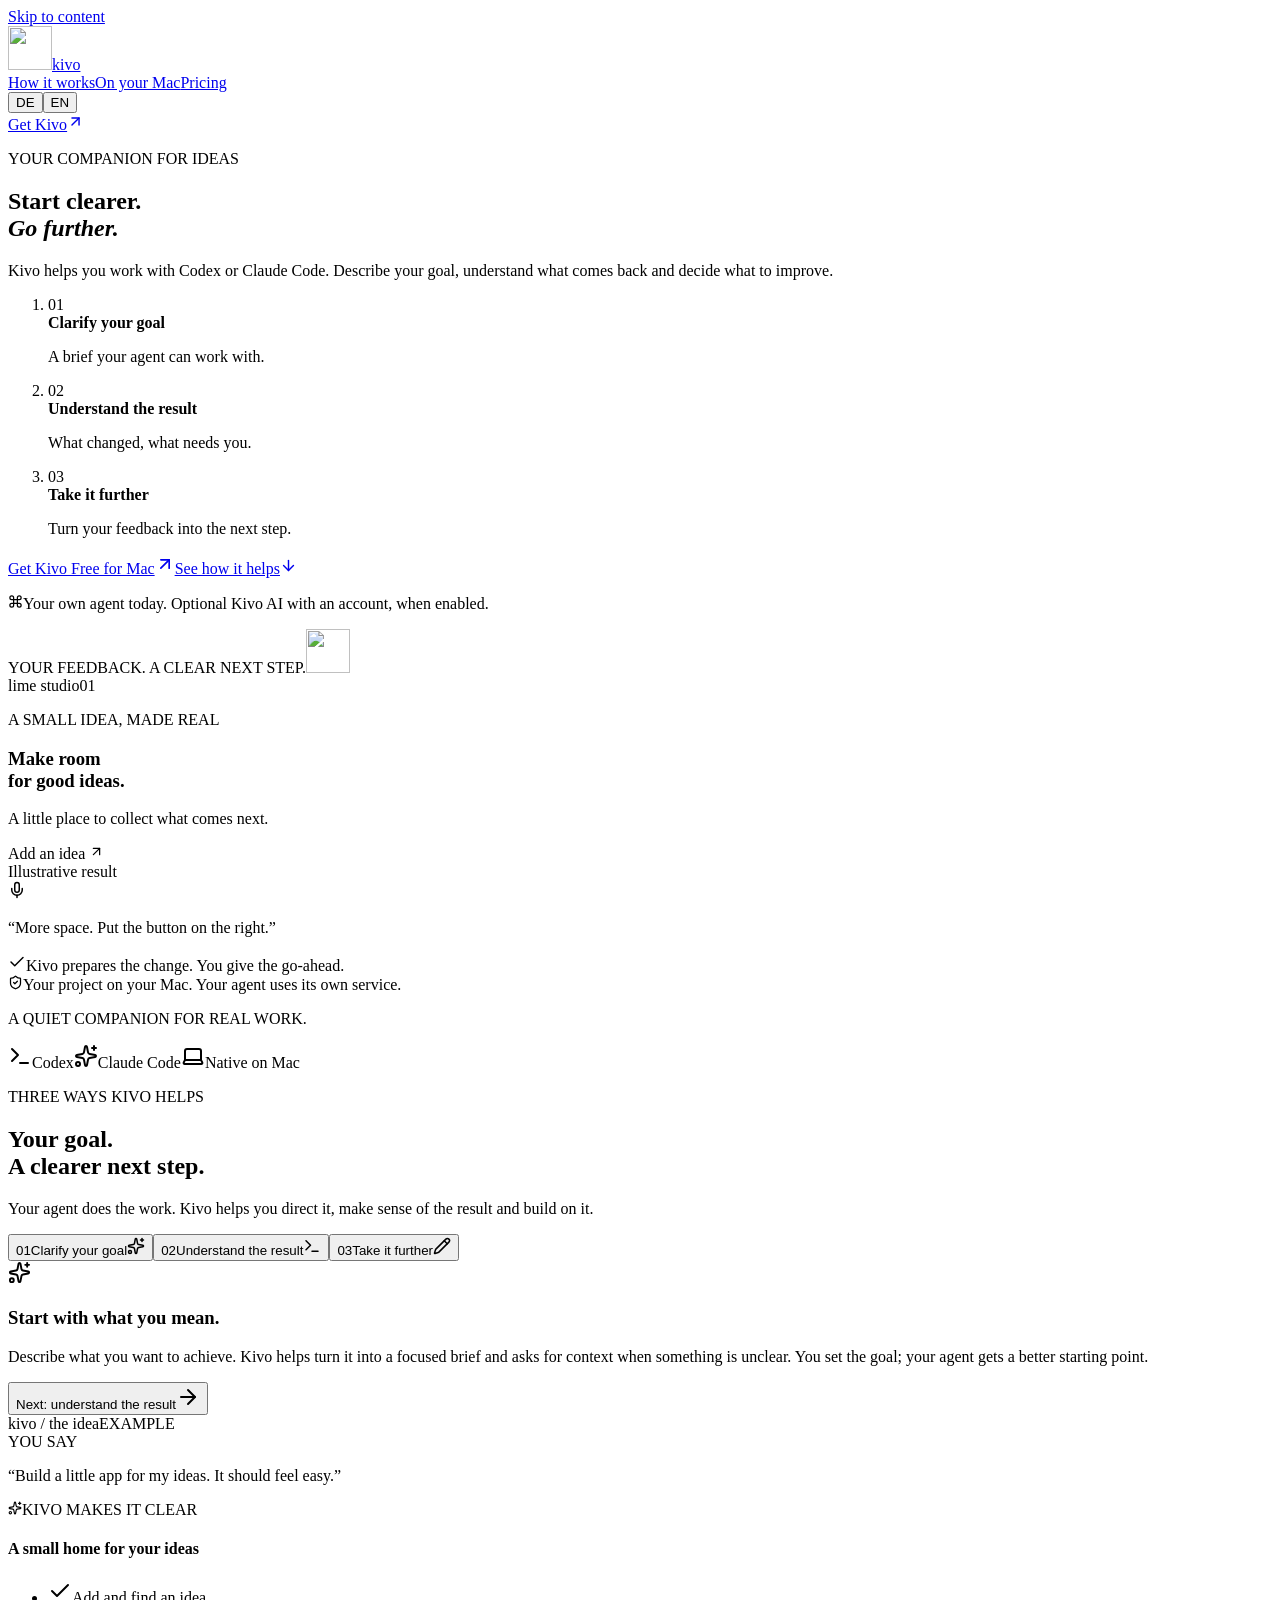
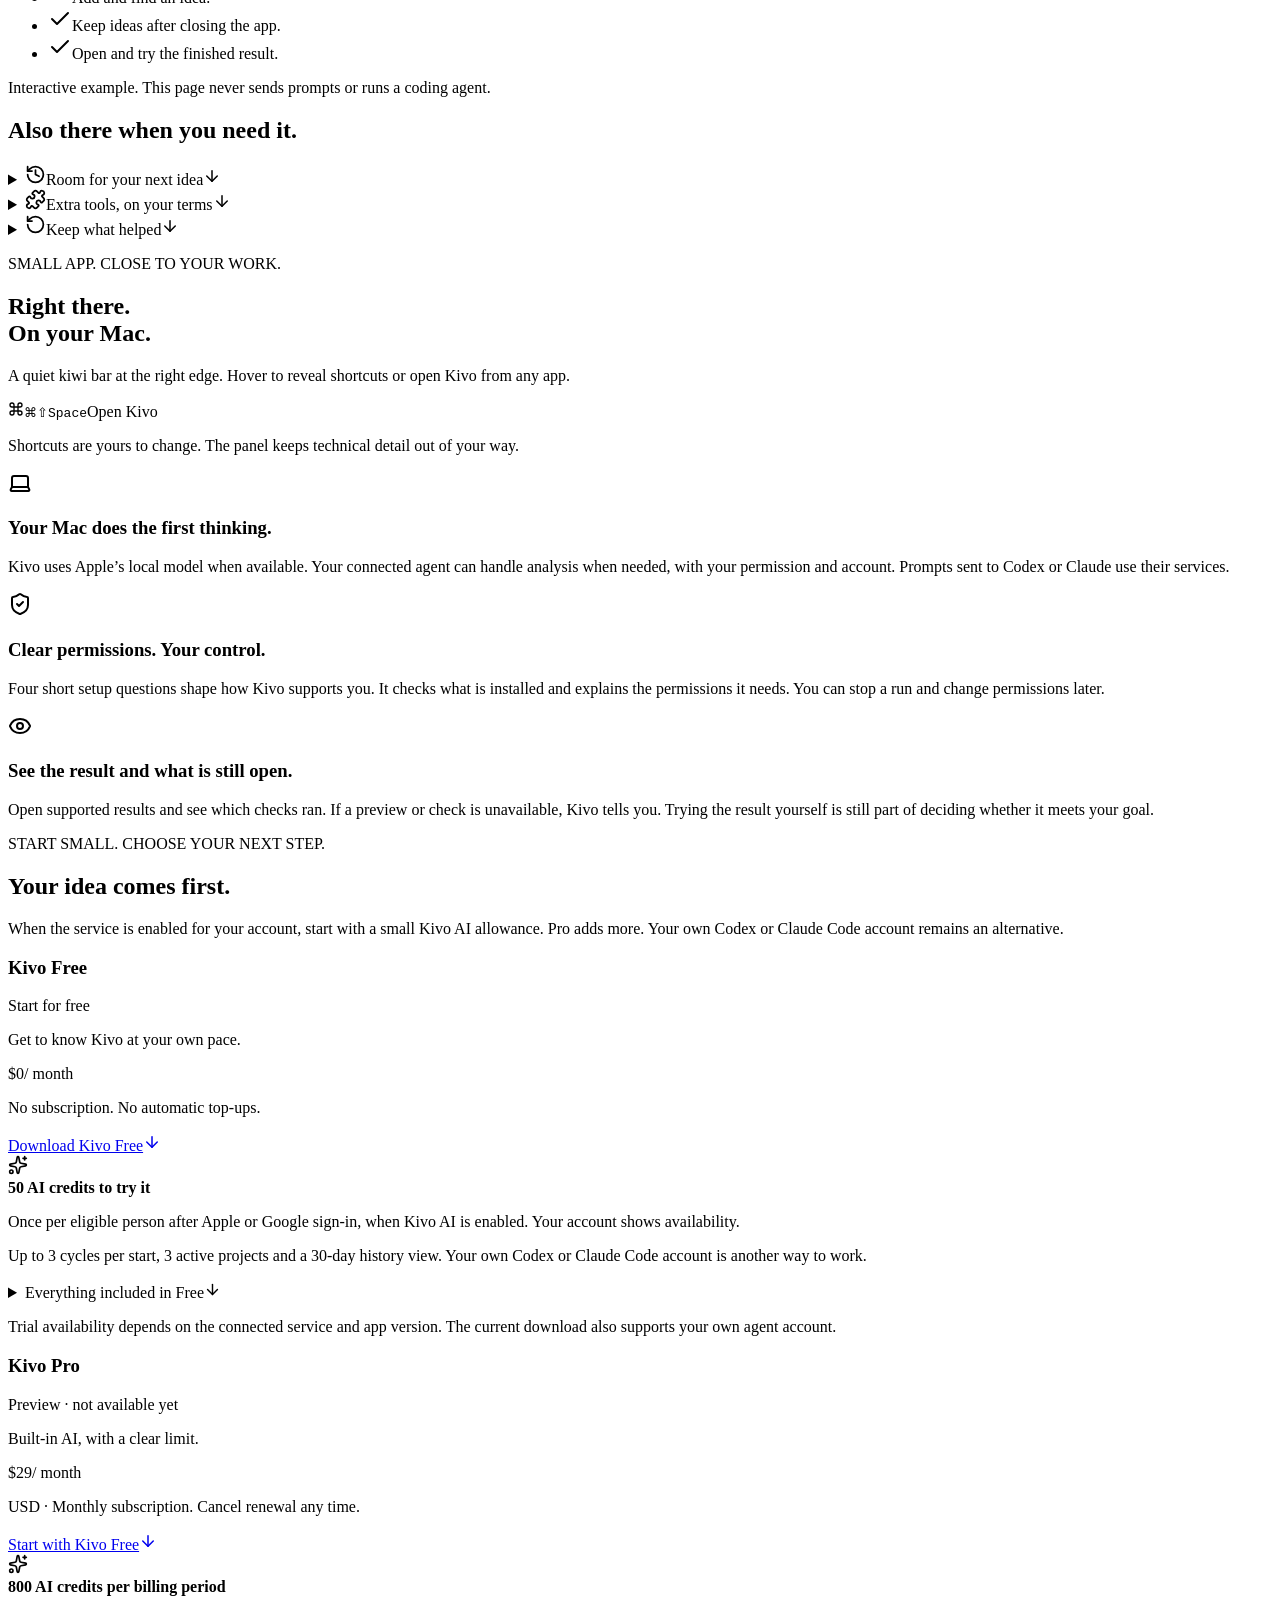
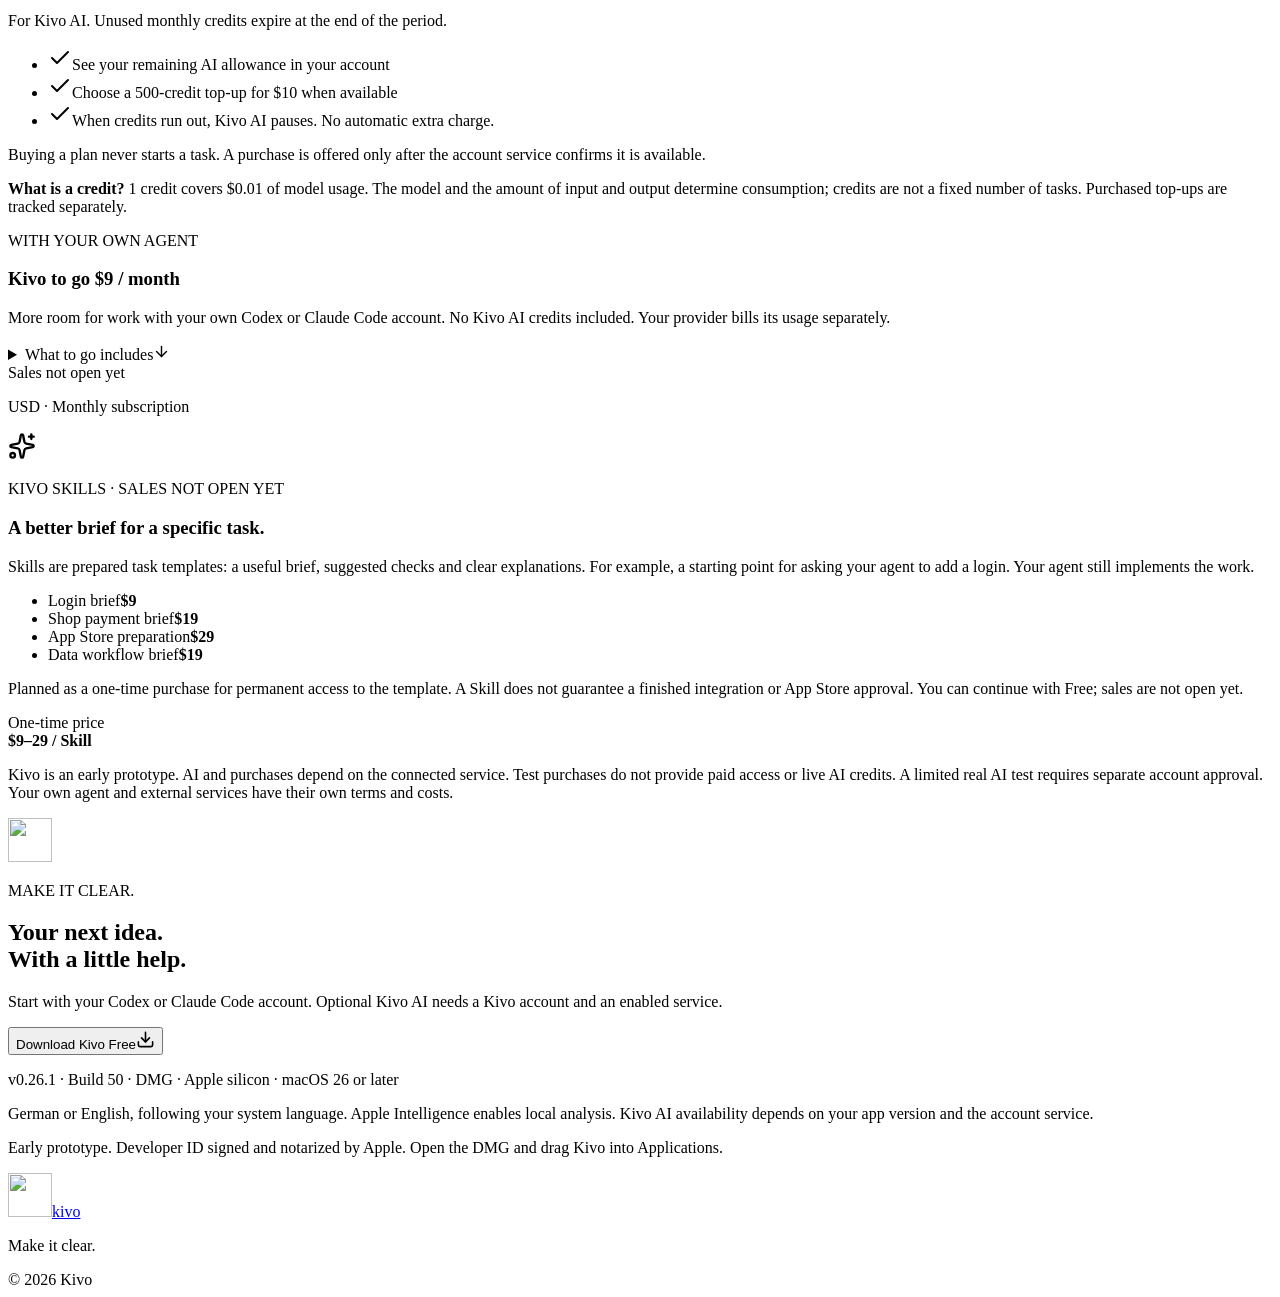
==== commit dc694a5b: "Publish notarized Kivo 0.26.1 with task continuation" ====
--- a/docs/index.html
+++ b/docs/index.html
@@ -1,4 +1,4 @@
-<!DOCTYPE html><html lang="en" data-locale="en"><head><meta charSet="utf-8"/><meta name="viewport" content="width=device-width, initial-scale=1"/><link rel="stylesheet" href="/_next/static/css/index.CU-r3nM0.css" data-rsc-css-href="/_next/static/css/index.CU-r3nM0.css" data-precedence="vite-rsc/importer-resources"/><link rel="modulepreload" fetchPriority="low" href="/_next/static/chunks/index-BEhZHbSW.js"/><script src="/_next/static/chunks/rolldown-runtime-C60lm6uB.js" type="module" async=""></script><script src="/_next/static/chunks/framework-D_rUT4EX.js" type="module" async=""></script><link rel="modulepreload" href="/_next/static/chunks/layout-segment-context-BgNFi8Zv.js" crossorigin=""/><link rel="modulepreload" href="/_next/static/chunks/page-CvIEhfYu.js" crossorigin=""/><link rel="modulepreload" href="/_next/static/chunks/commerce-DoZuEoGL.js" crossorigin=""/><title>Kivo — Start clearer. Go further.</title><meta name="description" content="Your Mac companion for Codex and Claude Code. Clarify your goal, understand the result and improve it with focused feedback. Start with Kivo Free."/><link rel="icon" href="/favicon.svg"/><link rel="canonical" href="https://kivo.com.ai"/><script>(function(){var l=/^de(?:-|$)/i.test(navigator.language||'')?'de':'en';try{var s=localStorage.getItem('kivo-language');if(s==='de'||s==='en')l=s}catch(e){}document.documentElement.dataset.locale=l;document.documentElement.lang=l})();</script><style>html:not([data-locale="de"]) [data-copy-language="de"]{display:none}html[data-locale="de"] [data-copy-language="en"]{display:none}html[data-locale="de"] [data-copy-language="de"]{display:contents}</style><script>Object.assign(((self[Symbol.for("vinext.navigationRuntime")]??={bootstrap:{routeManifest:null},functions:{}}).bootstrap.rsc??={rsc:[]}),{params:{},nav:{"pathname":"/","searchParams":[]}})</script><link rel="modulepreload" href="/_next/static/chunks/index-BEhZHbSW.js" />
+<!DOCTYPE html><html lang="en" data-locale="en"><head><meta charSet="utf-8"/><meta name="viewport" content="width=device-width, initial-scale=1"/><link rel="stylesheet" href="/_next/static/css/index.CU-r3nM0.css" data-rsc-css-href="/_next/static/css/index.CU-r3nM0.css" data-precedence="vite-rsc/importer-resources"/><link rel="modulepreload" fetchPriority="low" href="/_next/static/chunks/index-DPiIRKIE.js"/><script src="/_next/static/chunks/rolldown-runtime-C60lm6uB.js" type="module" async=""></script><script src="/_next/static/chunks/framework-D_rUT4EX.js" type="module" async=""></script><link rel="modulepreload" href="/_next/static/chunks/layout-segment-context-D5z3_zWs.js" crossorigin=""/><link rel="modulepreload" href="/_next/static/chunks/page-BFTu0lfy.js" crossorigin=""/><link rel="modulepreload" href="/_next/static/chunks/commerce-BXvypf1u.js" crossorigin=""/><title>Kivo — Start clearer. Go further.</title><meta name="description" content="Your Mac companion for Codex and Claude Code. Clarify your goal, understand the result and improve it with focused feedback. Start with Kivo Free."/><link rel="icon" href="/favicon.svg"/><link rel="canonical" href="https://kivo.com.ai"/><script>(function(){var l=/^de(?:-|$)/i.test(navigator.language||'')?'de':'en';try{var s=localStorage.getItem('kivo-language');if(s==='de'||s==='en')l=s}catch(e){}document.documentElement.dataset.locale=l;document.documentElement.lang=l})();</script><style>html:not([data-locale="de"]) [data-copy-language="de"]{display:none}html[data-locale="de"] [data-copy-language="en"]{display:none}html[data-locale="de"] [data-copy-language="de"]{display:contents}</style><script>Object.assign(((self[Symbol.for("vinext.navigationRuntime")]??={bootstrap:{routeManifest:null},functions:{}}).bootstrap.rsc??={rsc:[]}),{params:{},nav:{"pathname":"/","searchParams":[]}})</script><link rel="modulepreload" href="/_next/static/chunks/index-DPiIRKIE.js" />
 <link rel="preload" href="/_next/static/_vinext_fonts/geist-8ac0455e797f/geist-98bbbccb.woff2" as="font" type="font/woff2" crossorigin />
 <link rel="preload" href="/_next/static/_vinext_fonts/geist-mono-00e989178794/geist-mono-013b2f2f.woff2" as="font" type="font/woff2" crossorigin />
 <style data-vinext-fonts>/* cyrillic-ext */
@@ -128,4 +128,4 @@
 
 .__variable_geist_mono_1001rt9 { --font-geist-mono: 'Geist Mono', 'Geist Mono Fallback'; }
 </style>
-</head><body class="__variable_geist_19ysh9d __variable_geist_mono_1001rt9 antialiased"><a class="skip-link" href="#main"><span lang="en" data-copy-language="en">Skip to content</span><span lang="de" data-copy-language="de">Zum Inhalt</span></a><header class="site-header wrap"><a class="wordmark" href="#main" aria-label="Kivo"><img src="/favicon.svg" alt="" width="44" height="44" loading="lazy" decoding="async" class="kivo-mark " data-nimg="1"/><span>kivo</span></a><nav aria-label="Main navigation"><a href="#workflow"><span lang="en" data-copy-language="en">How it works</span><span lang="de" data-copy-language="de">So geht’s</span></a><a href="#local"><span lang="en" data-copy-language="en">On your Mac</span><span lang="de" data-copy-language="de">Auf deinem Mac</span></a><a href="#pricing"><span lang="en" data-copy-language="en">Pricing</span><span lang="de" data-copy-language="de">Preise</span></a></nav><div class="header-actions"><div class="locale-picker" aria-label="Language"><button type="button" data-locale="de" aria-pressed="false">DE</button><button type="button" data-locale="en" aria-pressed="true">EN</button></div><a class="nav-download" href="#download"><span lang="en" data-copy-language="en">Get Kivo</span><span lang="de" data-copy-language="de">Kivo laden</span><svg xmlns="http://www.w3.org/2000/svg" width="17" height="17" viewBox="0 0 24 24" fill="none" stroke="currentColor" stroke-width="2" stroke-linecap="round" stroke-linejoin="round" class="lucide lucide-arrow-up-right" aria-hidden="true"><path d="M7 7h10v10"></path><path d="M7 17 17 7"></path></svg></a></div></header><main id="main"><section class="hero wrap" aria-labelledby="hero-title"><div class="hero-copy"><p class="eyebrow"><span class="status-dot"></span><span lang="en" data-copy-language="en">YOUR COMPANION FOR IDEAS</span><span lang="de" data-copy-language="de">DEIN BEGLEITER FÜR IDEEN</span></p><h1 id="hero-title"><span lang="en" data-copy-language="en">Start clearer.<br/><em>Go further.</em></span><span lang="de" data-copy-language="de">Klarer starten.<br/><em>Mehr erreichen.</em></span></h1><p class="hero-description"><span lang="en" data-copy-language="en">Kivo helps you work with Codex or Claude Code. Describe your goal, understand what comes back and decide what to improve.</span><span lang="de" data-copy-language="de">Kivo macht die Arbeit mit Codex oder Claude Code zugänglich. Beschreibe dein Ziel, verstehe das Ergebnis und entscheide, was besser werden soll.</span></p><ol class="hero-benefits"><li><span class="benefit-number" aria-hidden="true">0<!-- -->1</span><div><strong><span lang="en" data-copy-language="en">Clarify your goal</span><span lang="de" data-copy-language="de">Ziel klären</span></strong><p><span lang="en" data-copy-language="en">A brief your agent can work with.</span><span lang="de" data-copy-language="de">Ein Auftrag, mit dem dein Agent arbeiten kann.</span></p></div></li><li><span class="benefit-number" aria-hidden="true">0<!-- -->2</span><div><strong><span lang="en" data-copy-language="en">Understand the result</span><span lang="de" data-copy-language="de">Ergebnis verstehen</span></strong><p><span lang="en" data-copy-language="en">What changed, what needs you.</span><span lang="de" data-copy-language="de">Was sich geändert hat und wo du gefragt bist.</span></p></div></li><li><span class="benefit-number" aria-hidden="true">0<!-- -->3</span><div><strong><span lang="en" data-copy-language="en">Take it further</span><span lang="de" data-copy-language="de">Gezielt verbessern</span></strong><p><span lang="en" data-copy-language="en">Turn your feedback into the next step.</span><span lang="de" data-copy-language="de">Aus deinem Feedback wird der nächste Schritt.</span></p></div></li></ol><div class="hero-actions"><a class="cta cta-dark" href="#download"><span lang="en" data-copy-language="en">Get Kivo Free for Mac</span><span lang="de" data-copy-language="de">Kivo Free für Mac laden</span><svg xmlns="http://www.w3.org/2000/svg" width="20" height="20" viewBox="0 0 24 24" fill="none" stroke="currentColor" stroke-width="2" stroke-linecap="round" stroke-linejoin="round" class="lucide lucide-arrow-up-right" aria-hidden="true"><path d="M7 7h10v10"></path><path d="M7 17 17 7"></path></svg></a><a class="text-link" href="#workflow"><span lang="en" data-copy-language="en">See how it helps</span><span lang="de" data-copy-language="de">So hilft dir Kivo</span><svg xmlns="http://www.w3.org/2000/svg" width="17" height="17" viewBox="0 0 24 24" fill="none" stroke="currentColor" stroke-width="2" stroke-linecap="round" stroke-linejoin="round" class="lucide lucide-arrow-down" aria-hidden="true"><path d="M12 5v14"></path><path d="m19 12-7 7-7-7"></path></svg></a></div><p class="hero-note"><svg xmlns="http://www.w3.org/2000/svg" width="15" height="15" viewBox="0 0 24 24" fill="none" stroke="currentColor" stroke-width="2" stroke-linecap="round" stroke-linejoin="round" class="lucide lucide-command" aria-hidden="true"><path d="M15 6v12a3 3 0 1 0 3-3H6a3 3 0 1 0 3 3V6a3 3 0 1 0-3 3h12a3 3 0 1 0-3-3"></path></svg><span lang="en" data-copy-language="en">Your own agent today. Optional Kivo AI with an account, when enabled.</span><span lang="de" data-copy-language="de">Heute mit deinem Agenten. Optional mit Kivo-KI und Konto, sobald freigeschaltet.</span></p></div><div class="hero-product hero-loop"><div class="product-caption"><span><span lang="en" data-copy-language="en">YOUR FEEDBACK. A CLEAR NEXT STEP.</span><span lang="de" data-copy-language="de">DEIN FEEDBACK. EIN KLARER NÄCHSTER SCHRITT.</span></span><img src="/favicon.svg" alt="" width="44" height="44" loading="lazy" decoding="async" class="kivo-mark " data-nimg="1"/></div><div class="hero-preview"><div class="mini-result mini-result-after"><div class="mini-result-top"><span>lime studio</span><span>01</span></div><p class="mini-result-label"><span lang="en" data-copy-language="en">A SMALL IDEA, MADE REAL</span><span lang="de" data-copy-language="de">EINE KLEINE IDEE WIRD ECHT</span></p><h3><span lang="en" data-copy-language="en">Make room<br/>for good ideas.</span><span lang="de" data-copy-language="de">Platz für<br/>gute Ideen.</span></h3><p><span lang="en" data-copy-language="en">A little place to collect what comes next.</span><span lang="de" data-copy-language="de">Ein kleiner Ort für alles, was als Nächstes kommt.</span></p><div class="mini-result-action"><span><span lang="en" data-copy-language="en">Add an idea</span><span lang="de" data-copy-language="de">Idee hinzufügen</span> <svg xmlns="http://www.w3.org/2000/svg" width="15" height="15" viewBox="0 0 24 24" fill="none" stroke="currentColor" stroke-width="2" stroke-linecap="round" stroke-linejoin="round" class="lucide lucide-arrow-up-right" aria-hidden="true"><path d="M7 7h10v10"></path><path d="M7 17 17 7"></path></svg></span></div></div><span class="result-version"><span lang="en" data-copy-language="en">Illustrative result</span><span lang="de" data-copy-language="de">Beispielergebnis</span></span></div><div class="feedback-bubble"><svg xmlns="http://www.w3.org/2000/svg" width="18" height="18" viewBox="0 0 24 24" fill="none" stroke="currentColor" stroke-width="2" stroke-linecap="round" stroke-linejoin="round" class="lucide lucide-mic" aria-hidden="true"><path d="M12 19v3"></path><path d="M19 10v2a7 7 0 0 1-14 0v-2"></path><rect x="9" y="2" width="6" height="13" rx="3"></rect></svg><p><span lang="en" data-copy-language="en">“More space. Put the button on the right.”</span><span lang="de" data-copy-language="de">„Mehr Platz. Den Button nach rechts.“</span></p></div><div class="confirmation-strip"><svg xmlns="http://www.w3.org/2000/svg" width="18" height="18" viewBox="0 0 24 24" fill="none" stroke="currentColor" stroke-width="2" stroke-linecap="round" stroke-linejoin="round" class="lucide lucide-check" aria-hidden="true"><path d="M20 6 9 17l-5-5"></path></svg><span><span lang="en" data-copy-language="en">Kivo prepares the change. You give the go-ahead.</span><span lang="de" data-copy-language="de">Kivo bereitet die Änderung vor. Du gibst den Start frei.</span></span></div><div class="product-footnote"><svg xmlns="http://www.w3.org/2000/svg" width="15" height="15" viewBox="0 0 24 24" fill="none" stroke="currentColor" stroke-width="2" stroke-linecap="round" stroke-linejoin="round" class="lucide lucide-shield-check" aria-hidden="true"><path d="M20 13c0 5-3.5 7.5-7.66 8.95a1 1 0 0 1-.67-.01C7.5 20.5 4 18 4 13V6a1 1 0 0 1 1-1c2 0 4.5-1.2 6.24-2.72a1.17 1.17 0 0 1 1.52 0C14.51 3.81 17 5 19 5a1 1 0 0 1 1 1z"></path><path d="m9 12 2 2 4-4"></path></svg><span lang="en" data-copy-language="en">Your project on your Mac. Your agent uses its own service.</span><span lang="de" data-copy-language="de">Dein Projekt auf deinem Mac. Dein Agent nutzt seinen Anbieter.</span></div></div></section><div class="compatibility wrap"><p><span lang="en" data-copy-language="en">A QUIET COMPANION FOR REAL WORK.</span><span lang="de" data-copy-language="de">EIN RUHIGER BEGLEITER FÜR ECHTE ARBEIT.</span></p><div><span><svg xmlns="http://www.w3.org/2000/svg" width="24" height="24" viewBox="0 0 24 24" fill="none" stroke="currentColor" stroke-width="2" stroke-linecap="round" stroke-linejoin="round" class="lucide lucide-terminal" aria-hidden="true"><path d="M12 19h8"></path><path d="m4 17 6-6-6-6"></path></svg>Codex</span><span><svg xmlns="http://www.w3.org/2000/svg" width="24" height="24" viewBox="0 0 24 24" fill="none" stroke="currentColor" stroke-width="2" stroke-linecap="round" stroke-linejoin="round" class="lucide lucide-sparkles" aria-hidden="true"><path d="M11.017 2.814a1 1 0 0 1 1.966 0l1.051 5.558a2 2 0 0 0 1.594 1.594l5.558 1.051a1 1 0 0 1 0 1.966l-5.558 1.051a2 2 0 0 0-1.594 1.594l-1.051 5.558a1 1 0 0 1-1.966 0l-1.051-5.558a2 2 0 0 0-1.594-1.594l-5.558-1.051a1 1 0 0 1 0-1.966l5.558-1.051a2 2 0 0 0 1.594-1.594z"></path><path d="M20 2v4"></path><path d="M22 4h-4"></path><circle cx="4" cy="20" r="2"></circle></svg>Claude Code</span><span class="native-label"><svg xmlns="http://www.w3.org/2000/svg" width="24" height="24" viewBox="0 0 24 24" fill="none" stroke="currentColor" stroke-width="2" stroke-linecap="round" stroke-linejoin="round" class="lucide lucide-laptop" aria-hidden="true"><path d="M18 5a2 2 0 0 1 2 2v8.526a2 2 0 0 0 .212.897l1.068 2.127a1 1 0 0 1-.9 1.45H3.62a1 1 0 0 1-.9-1.45l1.068-2.127A2 2 0 0 0 4 15.526V7a2 2 0 0 1 2-2z"></path><path d="M20.054 15.987H3.946"></path></svg><span lang="en" data-copy-language="en">Native on Mac</span><span lang="de" data-copy-language="de">Nativ auf dem Mac</span></span></div></div><section id="workflow" class="workflow-section" aria-labelledby="workflow-title"><div class="wrap"><div class="section-heading"><div><p class="eyebrow"><span lang="en" data-copy-language="en">THREE WAYS KIVO HELPS</span><span lang="de" data-copy-language="de">DREI DINGE, BEI DENEN KIVO HILFT</span></p><h2 id="workflow-title"><span lang="en" data-copy-language="en">Your goal.<br/>A clearer next step.</span><span lang="de" data-copy-language="de">Dein Ziel.<br/>Ein klarer nächster Schritt.</span></h2></div><p><span lang="en" data-copy-language="en">Your agent does the work. Kivo helps you direct it, make sense of the result and build on it.</span><span lang="de" data-copy-language="de">Dein Agent setzt um. Kivo hilft dir, ihn anzuleiten, das Ergebnis einzuordnen und darauf aufzubauen.</span></p></div><div data-orientation="horizontal" data-activation-direction="none" data-slot="tabs" class="group/tabs flex gap-2 data-horizontal:flex-col workflow-tabs"><div data-orientation="horizontal" data-activation-direction="none" role="tablist" data-slot="tabs-list" data-variant="default" aria-label="Explore the Kivo workflow" class="group/tabs-list inline-flex w-fit items-center justify-center rounded-lg p-[3px] text-muted-foreground group-data-horizontal/tabs:h-8 group-data-vertical/tabs:h-fit group-data-vertical/tabs:flex-col data-[variant=line]:rounded-none bg-muted workflow-steps"><button type="button" data-active="" data-orientation="horizontal" data-activation-direction="none" aria-disabled="false" tabindex="-1" role="tab" aria-selected="true" id="base-ui-_R_16dmi_" data-composite-item-active="" data-slot="tabs-trigger" class="relative inline-flex h-[calc(100%-1px)] flex-1 items-center justify-center gap-1.5 rounded-md border border-transparent px-1.5 py-0.5 text-sm font-medium whitespace-nowrap text-foreground/60 transition-all group-data-vertical/tabs:w-full group-data-vertical/tabs:justify-start hover:text-foreground focus-visible:border-ring focus-visible:ring-[3px] focus-visible:ring-ring/50 focus-visible:outline-1 focus-visible:outline-ring disabled:pointer-events-none disabled:opacity-50 has-data-[icon=inline-end]:pr-1 has-data-[icon=inline-start]:pl-1 aria-disabled:pointer-events-none aria-disabled:opacity-50 dark:text-muted-foreground dark:hover:text-foreground group-data-[variant=default]/tabs-list:data-active:shadow-sm group-data-[variant=line]/tabs-list:data-active:shadow-none [&amp;_svg]:pointer-events-none [&amp;_svg]:shrink-0 [&amp;_svg:not([class*=&#x27;size-&#x27;])]:size-4 group-data-[variant=line]/tabs-list:bg-transparent group-data-[variant=line]/tabs-list:data-active:bg-transparent dark:group-data-[variant=line]/tabs-list:data-active:border-transparent dark:group-data-[variant=line]/tabs-list:data-active:bg-transparent data-active:bg-background data-active:text-foreground dark:data-active:border-input dark:data-active:bg-input/30 dark:data-active:text-foreground after:absolute after:bg-foreground after:opacity-0 after:transition-opacity group-data-horizontal/tabs:after:inset-x-0 group-data-horizontal/tabs:after:bottom-[-5px] group-data-horizontal/tabs:after:h-0.5 group-data-vertical/tabs:after:inset-y-0 group-data-vertical/tabs:after:-right-1 group-data-vertical/tabs:after:w-0.5 group-data-[variant=line]/tabs-list:data-active:after:opacity-100 workflow-step"><span class="step-number">0<!-- -->1</span><span><span lang="en" data-copy-language="en">Clarify your goal</span><span lang="de" data-copy-language="de">Ziel klären</span></span><svg xmlns="http://www.w3.org/2000/svg" width="18" height="18" viewBox="0 0 24 24" fill="none" stroke="currentColor" stroke-width="2" stroke-linecap="round" stroke-linejoin="round" class="lucide lucide-sparkles" aria-hidden="true"><path d="M11.017 2.814a1 1 0 0 1 1.966 0l1.051 5.558a2 2 0 0 0 1.594 1.594l5.558 1.051a1 1 0 0 1 0 1.966l-5.558 1.051a2 2 0 0 0-1.594 1.594l-1.051 5.558a1 1 0 0 1-1.966 0l-1.051-5.558a2 2 0 0 0-1.594-1.594l-5.558-1.051a1 1 0 0 1 0-1.966l5.558-1.051a2 2 0 0 0 1.594-1.594z"></path><path d="M20 2v4"></path><path d="M22 4h-4"></path><circle cx="4" cy="20" r="2"></circle></svg></button><button type="button" data-orientation="horizontal" data-activation-direction="none" aria-disabled="false" tabindex="-1" role="tab" aria-selected="false" id="base-ui-_R_26dmi_" data-slot="tabs-trigger" class="relative inline-flex h-[calc(100%-1px)] flex-1 items-center justify-center gap-1.5 rounded-md border border-transparent px-1.5 py-0.5 text-sm font-medium whitespace-nowrap text-foreground/60 transition-all group-data-vertical/tabs:w-full group-data-vertical/tabs:justify-start hover:text-foreground focus-visible:border-ring focus-visible:ring-[3px] focus-visible:ring-ring/50 focus-visible:outline-1 focus-visible:outline-ring disabled:pointer-events-none disabled:opacity-50 has-data-[icon=inline-end]:pr-1 has-data-[icon=inline-start]:pl-1 aria-disabled:pointer-events-none aria-disabled:opacity-50 dark:text-muted-foreground dark:hover:text-foreground group-data-[variant=default]/tabs-list:data-active:shadow-sm group-data-[variant=line]/tabs-list:data-active:shadow-none [&amp;_svg]:pointer-events-none [&amp;_svg]:shrink-0 [&amp;_svg:not([class*=&#x27;size-&#x27;])]:size-4 group-data-[variant=line]/tabs-list:bg-transparent group-data-[variant=line]/tabs-list:data-active:bg-transparent dark:group-data-[variant=line]/tabs-list:data-active:border-transparent dark:group-data-[variant=line]/tabs-list:data-active:bg-transparent data-active:bg-background data-active:text-foreground dark:data-active:border-input dark:data-active:bg-input/30 dark:data-active:text-foreground after:absolute after:bg-foreground after:opacity-0 after:transition-opacity group-data-horizontal/tabs:after:inset-x-0 group-data-horizontal/tabs:after:bottom-[-5px] group-data-horizontal/tabs:after:h-0.5 group-data-vertical/tabs:after:inset-y-0 group-data-vertical/tabs:after:-right-1 group-data-vertical/tabs:after:w-0.5 group-data-[variant=line]/tabs-list:data-active:after:opacity-100 workflow-step"><span class="step-number">0<!-- -->2</span><span><span lang="en" data-copy-language="en">Understand the result</span><span lang="de" data-copy-language="de">Ergebnis verstehen</span></span><svg xmlns="http://www.w3.org/2000/svg" width="18" height="18" viewBox="0 0 24 24" fill="none" stroke="currentColor" stroke-width="2" stroke-linecap="round" stroke-linejoin="round" class="lucide lucide-terminal" aria-hidden="true"><path d="M12 19h8"></path><path d="m4 17 6-6-6-6"></path></svg></button><button type="button" data-orientation="horizontal" data-activation-direction="none" aria-disabled="false" tabindex="-1" role="tab" aria-selected="false" id="base-ui-_R_36dmi_" data-slot="tabs-trigger" class="relative inline-flex h-[calc(100%-1px)] flex-1 items-center justify-center gap-1.5 rounded-md border border-transparent px-1.5 py-0.5 text-sm font-medium whitespace-nowrap text-foreground/60 transition-all group-data-vertical/tabs:w-full group-data-vertical/tabs:justify-start hover:text-foreground focus-visible:border-ring focus-visible:ring-[3px] focus-visible:ring-ring/50 focus-visible:outline-1 focus-visible:outline-ring disabled:pointer-events-none disabled:opacity-50 has-data-[icon=inline-end]:pr-1 has-data-[icon=inline-start]:pl-1 aria-disabled:pointer-events-none aria-disabled:opacity-50 dark:text-muted-foreground dark:hover:text-foreground group-data-[variant=default]/tabs-list:data-active:shadow-sm group-data-[variant=line]/tabs-list:data-active:shadow-none [&amp;_svg]:pointer-events-none [&amp;_svg]:shrink-0 [&amp;_svg:not([class*=&#x27;size-&#x27;])]:size-4 group-data-[variant=line]/tabs-list:bg-transparent group-data-[variant=line]/tabs-list:data-active:bg-transparent dark:group-data-[variant=line]/tabs-list:data-active:border-transparent dark:group-data-[variant=line]/tabs-list:data-active:bg-transparent data-active:bg-background data-active:text-foreground dark:data-active:border-input dark:data-active:bg-input/30 dark:data-active:text-foreground after:absolute after:bg-foreground after:opacity-0 after:transition-opacity group-data-horizontal/tabs:after:inset-x-0 group-data-horizontal/tabs:after:bottom-[-5px] group-data-horizontal/tabs:after:h-0.5 group-data-vertical/tabs:after:inset-y-0 group-data-vertical/tabs:after:-right-1 group-data-vertical/tabs:after:w-0.5 group-data-[variant=line]/tabs-list:data-active:after:opacity-100 workflow-step"><span class="step-number">0<!-- -->3</span><span><span lang="en" data-copy-language="en">Take it further</span><span lang="de" data-copy-language="de">Gezielt verbessern</span></span><svg xmlns="http://www.w3.org/2000/svg" width="18" height="18" viewBox="0 0 24 24" fill="none" stroke="currentColor" stroke-width="2" stroke-linecap="round" stroke-linejoin="round" class="lucide lucide-pencil" aria-hidden="true"><path d="M21.174 6.812a1 1 0 0 0-3.986-3.987L3.842 16.174a2 2 0 0 0-.5.83l-1.321 4.352a.5.5 0 0 0 .623.622l4.353-1.32a2 2 0 0 0 .83-.497z"></path><path d="m15 5 4 4"></path></svg></button></div><div data-orientation="horizontal" data-activation-direction="none" id="base-ui-_R_admi_" role="tabpanel" tabindex="0" data-index="-1" data-slot="tabs-content" class="flex-1 text-sm outline-none workflow-panel"><div class="panel-copy"><span class="small-icon"><svg xmlns="http://www.w3.org/2000/svg" width="23" height="23" viewBox="0 0 24 24" fill="none" stroke="currentColor" stroke-width="2" stroke-linecap="round" stroke-linejoin="round" class="lucide lucide-sparkles" aria-hidden="true"><path d="M11.017 2.814a1 1 0 0 1 1.966 0l1.051 5.558a2 2 0 0 0 1.594 1.594l5.558 1.051a1 1 0 0 1 0 1.966l-5.558 1.051a2 2 0 0 0-1.594 1.594l-1.051 5.558a1 1 0 0 1-1.966 0l-1.051-5.558a2 2 0 0 0-1.594-1.594l-5.558-1.051a1 1 0 0 1 0-1.966l5.558-1.051a2 2 0 0 0 1.594-1.594z"></path><path d="M20 2v4"></path><path d="M22 4h-4"></path><circle cx="4" cy="20" r="2"></circle></svg></span><h3><span lang="en" data-copy-language="en">Start with what you mean.</span><span lang="de" data-copy-language="de">Sag, worauf es dir ankommt.</span></h3><p><span lang="en" data-copy-language="en">Describe what you want to achieve. Kivo helps turn it into a focused brief and asks for context when something is unclear. You set the goal; your agent gets a better starting point.</span><span lang="de" data-copy-language="de">Beschreibe, was du erreichen möchtest. Kivo hilft, daraus einen klaren Auftrag zu machen, und fragt nach Kontext, wenn etwas unklar ist. Du setzt das Ziel; dein Agent bekommt eine bessere Grundlage.</span></p><button type="button" tabindex="0" data-slot="button" class="group/button inline-flex shrink-0 items-center justify-center rounded-lg border border-transparent bg-clip-padding text-sm font-medium whitespace-nowrap transition-all outline-none select-none focus-visible:border-ring focus-visible:ring-3 focus-visible:ring-ring/50 active:not-aria-[haspopup]:translate-y-px disabled:pointer-events-none disabled:opacity-50 aria-invalid:border-destructive aria-invalid:ring-3 aria-invalid:ring-destructive/20 dark:aria-invalid:border-destructive/50 dark:aria-invalid:ring-destructive/40 [&amp;_svg]:pointer-events-none [&amp;_svg]:shrink-0 [&amp;_svg:not([class*=&#x27;size-&#x27;])]:size-4 hover:bg-muted hover:text-foreground aria-expanded:bg-muted aria-expanded:text-foreground dark:hover:bg-muted/50 h-8 gap-1.5 px-2.5 has-data-[icon=inline-end]:pr-2 has-data-[icon=inline-start]:pl-2 next-step"><span lang="en" data-copy-language="en">Next: understand the result</span><span lang="de" data-copy-language="de">Weiter: das Ergebnis verstehen</span><svg xmlns="http://www.w3.org/2000/svg" width="24" height="24" viewBox="0 0 24 24" fill="none" stroke="currentColor" stroke-width="2" stroke-linecap="round" stroke-linejoin="round" class="lucide lucide-arrow-right" aria-hidden="true"><path d="M5 12h14"></path><path d="m12 5 7 7-7 7"></path></svg></button></div><div class="example-surface"><div class="example-toolbar"><span class="window-dots" aria-hidden="true"><i></i><i></i><i></i></span><span>kivo / <span lang="en" data-copy-language="en">the idea</span><span lang="de" data-copy-language="de">die Idee</span></span><span><span lang="en" data-copy-language="en">EXAMPLE</span><span lang="de" data-copy-language="de">BEISPIEL</span></span></div><div class="example-body"><div class="input-example"><span class="mini-label"><span lang="en" data-copy-language="en">YOU SAY</span><span lang="de" data-copy-language="de">DU SAGST</span></span><p><span lang="en" data-copy-language="en">“Build a little app for my ideas. It should feel easy.”</span><span lang="de" data-copy-language="de">„Bau mir eine kleine App für meine Ideen. Sie soll sich einfach anfühlen.“</span></p></div><div class="output-example"><span class="mini-label"><svg xmlns="http://www.w3.org/2000/svg" width="14" height="14" viewBox="0 0 24 24" fill="none" stroke="currentColor" stroke-width="2" stroke-linecap="round" stroke-linejoin="round" class="lucide lucide-sparkles" aria-hidden="true"><path d="M11.017 2.814a1 1 0 0 1 1.966 0l1.051 5.558a2 2 0 0 0 1.594 1.594l5.558 1.051a1 1 0 0 1 0 1.966l-5.558 1.051a2 2 0 0 0-1.594 1.594l-1.051 5.558a1 1 0 0 1-1.966 0l-1.051-5.558a2 2 0 0 0-1.594-1.594l-5.558-1.051a1 1 0 0 1 0-1.966l5.558-1.051a2 2 0 0 0 1.594-1.594z"></path><path d="M20 2v4"></path><path d="M22 4h-4"></path><circle cx="4" cy="20" r="2"></circle></svg><span lang="en" data-copy-language="en">KIVO MAKES IT CLEAR</span><span lang="de" data-copy-language="de">KIVO MACHT ES KLAR</span></span><h4><span lang="en" data-copy-language="en">A small home for your ideas</span><span lang="de" data-copy-language="de">Ein kleiner Ort für deine Ideen</span></h4><ul><li><svg xmlns="http://www.w3.org/2000/svg" width="24" height="24" viewBox="0 0 24 24" fill="none" stroke="currentColor" stroke-width="2" stroke-linecap="round" stroke-linejoin="round" class="lucide lucide-check" aria-hidden="true"><path d="M20 6 9 17l-5-5"></path></svg><span lang="en" data-copy-language="en">Add and find an idea.</span><span lang="de" data-copy-language="de">Eine Idee hinzufügen und wiederfinden.</span></li><li><svg xmlns="http://www.w3.org/2000/svg" width="24" height="24" viewBox="0 0 24 24" fill="none" stroke="currentColor" stroke-width="2" stroke-linecap="round" stroke-linejoin="round" class="lucide lucide-check" aria-hidden="true"><path d="M20 6 9 17l-5-5"></path></svg><span lang="en" data-copy-language="en">Keep ideas after closing the app.</span><span lang="de" data-copy-language="de">Ideen bleiben nach dem Schließen erhalten.</span></li><li><svg xmlns="http://www.w3.org/2000/svg" width="24" height="24" viewBox="0 0 24 24" fill="none" stroke="currentColor" stroke-width="2" stroke-linecap="round" stroke-linejoin="round" class="lucide lucide-check" aria-hidden="true"><path d="M20 6 9 17l-5-5"></path></svg><span lang="en" data-copy-language="en">Open and try the finished result.</span><span lang="de" data-copy-language="de">Das fertige Ergebnis öffnen und ausprobieren.</span></li></ul></div></div></div></div></div><p class="demo-caption"><span lang="en" data-copy-language="en">Interactive example. This page never sends prompts or runs a coding agent.</span><span lang="de" data-copy-language="de">Interaktives Beispiel. Diese Seite sendet keine Prompts und startet keinen Agenten.</span></p></div></section><section class="support-section wrap" aria-labelledby="features-title"><h2 id="features-title"><span lang="en" data-copy-language="en">Also there when you need it.</span><span lang="de" data-copy-language="de">Auch dabei, wenn du es brauchst.</span></h2><div class="support-details"><details><summary><svg xmlns="http://www.w3.org/2000/svg" width="21" height="21" viewBox="0 0 24 24" fill="none" stroke="currentColor" stroke-width="2" stroke-linecap="round" stroke-linejoin="round" class="lucide lucide-rotate-ccw-clock" aria-hidden="true"><path d="M3 12a9 9 0 1 0 9-9 9.75 9.75 0 0 0-6.74 2.74L3 8"></path><path d="M3 3v5h5"></path><path d="M12 7v5l4 2"></path></svg><span><span lang="en" data-copy-language="en">Room for your next idea</span><span lang="de" data-copy-language="de">Platz für deine nächste Idee</span></span><svg xmlns="http://www.w3.org/2000/svg" width="18" height="18" viewBox="0 0 24 24" fill="none" stroke="currentColor" stroke-width="2" stroke-linecap="round" stroke-linejoin="round" class="lucide lucide-arrow-down" aria-hidden="true"><path d="M12 5v14"></path><path d="m19 12-7 7-7-7"></path></svg></summary><p><span lang="en" data-copy-language="en">Prepare another task while your agent works. Revisit earlier results, restart a task or give it a folder of its own. Queued tasks run one at a time.</span><span lang="de" data-copy-language="de">Bereite einen weiteren Auftrag vor, während dein Agent arbeitet. Sieh frühere Ergebnisse an, starte einen Auftrag erneut oder gib ihm einen eigenen Ordner. Die Warteschlange läuft Auftrag für Auftrag.</span></p></details><details><summary><svg xmlns="http://www.w3.org/2000/svg" width="21" height="21" viewBox="0 0 24 24" fill="none" stroke="currentColor" stroke-width="2" stroke-linecap="round" stroke-linejoin="round" class="lucide lucide-puzzle" aria-hidden="true"><path d="M15.39 4.39a1 1 0 0 0 1.68-.474 2.5 2.5 0 1 1 3.014 3.015 1 1 0 0 0-.474 1.68l1.683 1.682a2.414 2.414 0 0 1 0 3.414L19.61 15.39a1 1 0 0 1-1.68-.474 2.5 2.5 0 1 0-3.014 3.015 1 1 0 0 1 .474 1.68l-1.683 1.682a2.414 2.414 0 0 1-3.414 0L8.61 19.61a1 1 0 0 0-1.68.474 2.5 2.5 0 1 1-3.014-3.015 1 1 0 0 0 .474-1.68l-1.683-1.682a2.414 2.414 0 0 1 0-3.414L4.39 8.61a1 1 0 0 1 1.68.474 2.5 2.5 0 1 0 3.014-3.015 1 1 0 0 1-.474-1.68l1.683-1.682a2.414 2.414 0 0 1 3.414 0z"></path></svg><span><span lang="en" data-copy-language="en">Extra tools, on your terms</span><span lang="de" data-copy-language="de">Weitere Werkzeuge, nach deinen Regeln</span></span><svg xmlns="http://www.w3.org/2000/svg" width="18" height="18" viewBox="0 0 24 24" fill="none" stroke="currentColor" stroke-width="2" stroke-linecap="round" stroke-linejoin="round" class="lucide lucide-arrow-down" aria-hidden="true"><path d="M12 5v14"></path><path d="m19 12-7 7-7-7"></path></svg></summary><p><span lang="en" data-copy-language="en">Connect supported MCP services. Allow, ask or block each tool and set call limits per task. Kivo asks before exceeding a limit. The service sets its own prices; a call limit is not a spending limit.</span><span lang="de" data-copy-language="de">Verbinde unterstützte MCP-Dienste. Erlaube einzelne Werkzeuge, lass nachfragen oder sperre sie und begrenze ihre Aufrufe pro Auftrag. Vor weiteren Aufrufen fragt Kivo. Die Preise bestimmt der Dienst; eine Aufrufgrenze ist kein Kostenlimit.</span></p></details><details><summary><svg xmlns="http://www.w3.org/2000/svg" width="21" height="21" viewBox="0 0 24 24" fill="none" stroke="currentColor" stroke-width="2" stroke-linecap="round" stroke-linejoin="round" class="lucide lucide-rotate-ccw" aria-hidden="true"><path d="M3 12a9 9 0 1 0 9-9 9.75 9.75 0 0 0-6.74 2.74L3 8"></path><path d="M3 3v5h5"></path></svg><span><span lang="en" data-copy-language="en">Keep what helped</span><span lang="de" data-copy-language="de">Behalten, was geholfen hat</span></span><svg xmlns="http://www.w3.org/2000/svg" width="18" height="18" viewBox="0 0 24 24" fill="none" stroke="currentColor" stroke-width="2" stroke-linecap="round" stroke-linejoin="round" class="lucide lucide-arrow-down" aria-hidden="true"><path d="M12 5v14"></path><path d="m19 12-7 7-7-7"></path></svg></summary><p><span lang="en" data-copy-language="en">Accept a result to save that version. Kivo can remember useful preferences for the project. You can review and remove memories, and find earlier work in your task history.</span><span lang="de" data-copy-language="de">Akzeptiere ein Ergebnis, um diesen Stand abzulegen. Kivo kann hilfreiche Wünsche für das Projekt merken. Du kannst Erinnerungen prüfen und löschen und frühere Arbeit im Verlauf wiederfinden.</span></p></details></div></section><section id="local" class="local-section wrap" aria-labelledby="local-title"><div class="local-heading"><p class="eyebrow"><span lang="en" data-copy-language="en">SMALL APP. CLOSE TO YOUR WORK.</span><span lang="de" data-copy-language="de">KLEINE APP. NAH AN DEINER ARBEIT.</span></p><h2 id="local-title"><span lang="en" data-copy-language="en">Right there.<br/>On your Mac.</span><span lang="de" data-copy-language="de">Direkt da.<br/>Auf deinem Mac.</span></h2><p><span lang="en" data-copy-language="en">A quiet kiwi bar at the right edge. Hover to reveal shortcuts or open Kivo from any app.</span><span lang="de" data-copy-language="de">Eine ruhige Kiwi-Leiste am rechten Rand. Fahre darüber, um die Kürzel zu sehen, oder öffne Kivo aus jeder App.</span></p><div class="shortcut-example"><svg xmlns="http://www.w3.org/2000/svg" width="16" height="16" viewBox="0 0 24 24" fill="none" stroke="currentColor" stroke-width="2" stroke-linecap="round" stroke-linejoin="round" class="lucide lucide-command" aria-hidden="true"><path d="M15 6v12a3 3 0 1 0 3-3H6a3 3 0 1 0 3 3V6a3 3 0 1 0-3 3h12a3 3 0 1 0-3-3"></path></svg><kbd>⌘</kbd><kbd>⇧</kbd><kbd><span lang="en" data-copy-language="en">Space</span><span lang="de" data-copy-language="de">Leertaste</span></kbd><span><span lang="en" data-copy-language="en">Open Kivo</span><span lang="de" data-copy-language="de">Kivo öffnen</span></span></div><p class="shortcut-note"><span lang="en" data-copy-language="en">Shortcuts are yours to change. The panel keeps technical detail out of your way.</span><span lang="de" data-copy-language="de">Die Kürzel kannst du ändern. Technische Details bleiben im Panel im Hintergrund.</span></p></div><div class="local-details"><article><svg xmlns="http://www.w3.org/2000/svg" width="24" height="24" viewBox="0 0 24 24" fill="none" stroke="currentColor" stroke-width="2" stroke-linecap="round" stroke-linejoin="round" class="lucide lucide-laptop" aria-hidden="true"><path d="M18 5a2 2 0 0 1 2 2v8.526a2 2 0 0 0 .212.897l1.068 2.127a1 1 0 0 1-.9 1.45H3.62a1 1 0 0 1-.9-1.45l1.068-2.127A2 2 0 0 0 4 15.526V7a2 2 0 0 1 2-2z"></path><path d="M20.054 15.987H3.946"></path></svg><div><h3><span lang="en" data-copy-language="en">Your Mac does the first thinking.</span><span lang="de" data-copy-language="de">Dein Mac denkt zuerst mit.</span></h3><p><span lang="en" data-copy-language="en">Kivo uses Apple’s local model when available. Your connected agent can handle analysis when needed, with your permission and account. Prompts sent to Codex or Claude use their services.</span><span lang="de" data-copy-language="de">Kivo nutzt Apples lokales Modell, wenn es verfügbar ist. Bei Bedarf kann dein verbundener Agent die Analyse übernehmen – mit deiner Freigabe und deinem Konto. Prompts an Codex oder Claude nutzen deren Dienste.</span></p></div></article><article><svg xmlns="http://www.w3.org/2000/svg" width="24" height="24" viewBox="0 0 24 24" fill="none" stroke="currentColor" stroke-width="2" stroke-linecap="round" stroke-linejoin="round" class="lucide lucide-shield-check" aria-hidden="true"><path d="M20 13c0 5-3.5 7.5-7.66 8.95a1 1 0 0 1-.67-.01C7.5 20.5 4 18 4 13V6a1 1 0 0 1 1-1c2 0 4.5-1.2 6.24-2.72a1.17 1.17 0 0 1 1.52 0C14.51 3.81 17 5 19 5a1 1 0 0 1 1 1z"></path><path d="m9 12 2 2 4-4"></path></svg><div><h3><span lang="en" data-copy-language="en">Clear permissions. Your control.</span><span lang="de" data-copy-language="de">Klare Freigaben. Deine Kontrolle.</span></h3><p><span lang="en" data-copy-language="en">Four short setup questions shape how Kivo supports you. It checks what is installed and explains the permissions it needs. You can stop a run and change permissions later.</span><span lang="de" data-copy-language="de">Vier kurze Einrichtungsfragen bestimmen, wie Kivo dich unterstützt. Es prüft vorhandene Programme und erklärt benötigte Freigaben. Du kannst einen Lauf stoppen und Erlaubnisse später ändern.</span></p></div></article><article><svg xmlns="http://www.w3.org/2000/svg" width="24" height="24" viewBox="0 0 24 24" fill="none" stroke="currentColor" stroke-width="2" stroke-linecap="round" stroke-linejoin="round" class="lucide lucide-eye" aria-hidden="true"><path d="M2.062 12.348a1 1 0 0 1 0-.696 10.75 10.75 0 0 1 19.876 0 1 1 0 0 1 0 .696 10.75 10.75 0 0 1-19.876 0"></path><circle cx="12" cy="12" r="3"></circle></svg><div><h3><span lang="en" data-copy-language="en">See the result and what is still open.</span><span lang="de" data-copy-language="de">Ergebnis sehen. Offenes erkennen.</span></h3><p><span lang="en" data-copy-language="en">Open supported results and see which checks ran. If a preview or check is unavailable, Kivo tells you. Trying the result yourself is still part of deciding whether it meets your goal.</span><span lang="de" data-copy-language="de">Öffne unterstützte Ergebnisse und sieh, welche Prüfungen liefen. Fehlt eine Vorschau oder Prüfung, sagt Kivo das. Ob das Ergebnis zu deinem Ziel passt, entscheidest du auch beim eigenen Ausprobieren.</span></p></div></article></div></section><section id="pricing" class="pricing-section wrap" aria-labelledby="pricing-title"><div class="pricing-heading"><p class="eyebrow"><span lang="en" data-copy-language="en">START SMALL. CHOOSE YOUR NEXT STEP.</span><span lang="de" data-copy-language="de">KLEIN STARTEN. BEWUSST WEITERGEHEN.</span></p><h2 id="pricing-title"><span lang="en" data-copy-language="en">Your idea comes first.</span><span lang="de" data-copy-language="de">Deine Idee kommt zuerst.</span></h2><p><span lang="en" data-copy-language="en">When the service is enabled for your account, start with a small Kivo AI allowance. Pro adds more. Your own Codex or Claude Code account remains an alternative.</span><span lang="de" data-copy-language="de">Sobald der Dienst für dein Konto freigeschaltet ist, startest du mit einem kleinen Kivo-KI-Kontingent. Pro ergänzt mehr. Dein eigenes Codex- oder Claude-Code-Konto bleibt eine Alternative.</span></p></div><div class="pricing-grid"><article class="price-card price-free" aria-labelledby="free-plan-title"><div class="plan-heading"><h3 id="free-plan-title">Kivo Free</h3><span class="plan-status"><span lang="en" data-copy-language="en">Start for free</span><span lang="de" data-copy-language="de">Kostenlos starten</span></span></div><p class="plan-description"><span lang="en" data-copy-language="en">Get to know Kivo at your own pace.</span><span lang="de" data-copy-language="de">Lerne Kivo in deinem Tempo kennen.</span></p><p class="plan-price"><span>$0</span><span><span lang="en" data-copy-language="en">/ month</span><span lang="de" data-copy-language="de">/ Monat</span></span></p><p class="billing-note"><span lang="en" data-copy-language="en">No subscription. No automatic top-ups.</span><span lang="de" data-copy-language="de">Kein Abo. Keine automatische Aufladung.</span></p><a class="cta plan-action" href="#download"><span lang="en" data-copy-language="en">Download Kivo Free</span><span lang="de" data-copy-language="de">Kivo Free herunterladen</span><svg xmlns="http://www.w3.org/2000/svg" width="18" height="18" viewBox="0 0 24 24" fill="none" stroke="currentColor" stroke-width="2" stroke-linecap="round" stroke-linejoin="round" class="lucide lucide-arrow-down" aria-hidden="true"><path d="M12 5v14"></path><path d="m19 12-7 7-7-7"></path></svg></a><div class="plan-allowance"><svg xmlns="http://www.w3.org/2000/svg" width="20" height="20" viewBox="0 0 24 24" fill="none" stroke="currentColor" stroke-width="2" stroke-linecap="round" stroke-linejoin="round" class="lucide lucide-sparkles" aria-hidden="true"><path d="M11.017 2.814a1 1 0 0 1 1.966 0l1.051 5.558a2 2 0 0 0 1.594 1.594l5.558 1.051a1 1 0 0 1 0 1.966l-5.558 1.051a2 2 0 0 0-1.594 1.594l-1.051 5.558a1 1 0 0 1-1.966 0l-1.051-5.558a2 2 0 0 0-1.594-1.594l-5.558-1.051a1 1 0 0 1 0-1.966l5.558-1.051a2 2 0 0 0 1.594-1.594z"></path><path d="M20 2v4"></path><path d="M22 4h-4"></path><circle cx="4" cy="20" r="2"></circle></svg><div><strong><span lang="en" data-copy-language="en">50 AI credits to try it</span><span lang="de" data-copy-language="de">50 KI-Credits zum Ausprobieren</span></strong><p><span lang="en" data-copy-language="en">Once per eligible person after Apple or Google sign-in, when Kivo AI is enabled. Your account shows availability.</span><span lang="de" data-copy-language="de">Einmal pro berechtigter Person nach Anmeldung mit Apple oder Google, sobald Kivo-KI freigeschaltet ist. Die Verfügbarkeit siehst du im Konto.</span></p></div></div><p class="plan-overview"><span lang="en" data-copy-language="en">Up to 3 cycles per start, 3 active projects and a 30-day history view. Your own Codex or Claude Code account is another way to work.</span><span lang="de" data-copy-language="de">Bis zu 3 Zyklen pro Start, 3 aktive Projekte und 30 Tage Historie. Mit deinem eigenen Codex- oder Claude-Code-Konto kannst du ebenfalls arbeiten.</span></p><details class="plan-details"><summary><span lang="en" data-copy-language="en">Everything included in Free</span><span lang="de" data-copy-language="de">Alles, was Free enthält</span><svg xmlns="http://www.w3.org/2000/svg" width="17" height="17" viewBox="0 0 24 24" fill="none" stroke="currentColor" stroke-width="2" stroke-linecap="round" stroke-linejoin="round" class="lucide lucide-arrow-down" aria-hidden="true"><path d="M12 5v14"></path><path d="m19 12-7 7-7-7"></path></svg></summary><ul class="plan-features"><li><svg xmlns="http://www.w3.org/2000/svg" width="24" height="24" viewBox="0 0 24 24" fill="none" stroke="currentColor" stroke-width="2" stroke-linecap="round" stroke-linejoin="round" class="lucide lucide-check" aria-hidden="true"><path d="M20 6 9 17l-5-5"></path></svg><span><span lang="en" data-copy-language="en">One start: clarify, build and review</span><span lang="de" data-copy-language="de">Ein Start: klären, bauen und prüfen</span></span></li><li><svg xmlns="http://www.w3.org/2000/svg" width="24" height="24" viewBox="0 0 24 24" fill="none" stroke="currentColor" stroke-width="2" stroke-linecap="round" stroke-linejoin="round" class="lucide lucide-check" aria-hidden="true"><path d="M20 6 9 17l-5-5"></path></svg><span><span lang="en" data-copy-language="en">Codex or Claude Code, with your model</span><span lang="de" data-copy-language="de">Codex oder Claude Code, mit deinem Modell</span></span></li><li><svg xmlns="http://www.w3.org/2000/svg" width="24" height="24" viewBox="0 0 24 24" fill="none" stroke="currentColor" stroke-width="2" stroke-linecap="round" stroke-linejoin="round" class="lucide lucide-check" aria-hidden="true"><path d="M20 6 9 17l-5-5"></path></svg><span><span lang="en" data-copy-language="en">Queue ideas, restart tasks and choose their folders</span><span lang="de" data-copy-language="de">Ideen einreihen, Aufträge neu starten und Ordner wählen</span></span></li><li><svg xmlns="http://www.w3.org/2000/svg" width="24" height="24" viewBox="0 0 24 24" fill="none" stroke="currentColor" stroke-width="2" stroke-linecap="round" stroke-linejoin="round" class="lucide lucide-check" aria-hidden="true"><path d="M20 6 9 17l-5-5"></path></svg><span><span lang="en" data-copy-language="en">Try results with clear steps; add spoken or visual feedback</span><span lang="de" data-copy-language="de">Ergebnisse mit klaren Schritten ausprobieren, mit Sprach- oder Bildfeedback</span></span></li><li><svg xmlns="http://www.w3.org/2000/svg" width="24" height="24" viewBox="0 0 24 24" fill="none" stroke="currentColor" stroke-width="2" stroke-linecap="round" stroke-linejoin="round" class="lucide lucide-check" aria-hidden="true"><path d="M20 6 9 17l-5-5"></path></svg><span><span lang="en" data-copy-language="en">Up to 3 cycles per start, with a clear progress view</span><span lang="de" data-copy-language="de">Bis zu 3 Zyklen pro Start, mit klarem Fortschritt</span></span></li><li><svg xmlns="http://www.w3.org/2000/svg" width="24" height="24" viewBox="0 0 24 24" fill="none" stroke="currentColor" stroke-width="2" stroke-linecap="round" stroke-linejoin="round" class="lucide lucide-check" aria-hidden="true"><path d="M20 6 9 17l-5-5"></path></svg><span><span lang="en" data-copy-language="en">Accept and save your result, with useful memory</span><span lang="de" data-copy-language="de">Ergebnis annehmen, ablegen und Gutes merken</span></span></li><li><svg xmlns="http://www.w3.org/2000/svg" width="24" height="24" viewBox="0 0 24 24" fill="none" stroke="currentColor" stroke-width="2" stroke-linecap="round" stroke-linejoin="round" class="lucide lucide-check" aria-hidden="true"><path d="M20 6 9 17l-5-5"></path></svg><span><span lang="en" data-copy-language="en">Individual MCP permissions and tool-call limits per task</span><span lang="de" data-copy-language="de">Einzelne MCP-Freigaben und Aufrufgrenzen pro Auftrag</span></span></li><li><svg xmlns="http://www.w3.org/2000/svg" width="24" height="24" viewBox="0 0 24 24" fill="none" stroke="currentColor" stroke-width="2" stroke-linecap="round" stroke-linejoin="round" class="lucide lucide-check" aria-hidden="true"><path d="M20 6 9 17l-5-5"></path></svg><span><span lang="en" data-copy-language="en">Searchable task history, tool calls and reported tokens</span><span lang="de" data-copy-language="de">Durchsuchbarer Verlauf, Werkzeugaufrufe und gemeldete Tokens</span></span></li><li><svg xmlns="http://www.w3.org/2000/svg" width="24" height="24" viewBox="0 0 24 24" fill="none" stroke="currentColor" stroke-width="2" stroke-linecap="round" stroke-linejoin="round" class="lucide lucide-check" aria-hidden="true"><path d="M20 6 9 17l-5-5"></path></svg><span><span lang="en" data-copy-language="en">Optional local care checks and result notifications</span><span lang="de" data-copy-language="de">Optionale lokale Pflegeprüfungen und Ergebnis-Mitteilungen</span></span></li><li><svg xmlns="http://www.w3.org/2000/svg" width="24" height="24" viewBox="0 0 24 24" fill="none" stroke="currentColor" stroke-width="2" stroke-linecap="round" stroke-linejoin="round" class="lucide lucide-check" aria-hidden="true"><path d="M20 6 9 17l-5-5"></path></svg><span><span lang="en" data-copy-language="en">3 active projects · 30-day history view</span><span lang="de" data-copy-language="de">3 aktive Projekte · Historie der letzten 30 Tage</span></span></li></ul></details><p class="plan-bottom-note"><span lang="en" data-copy-language="en">Trial availability depends on the connected service and app version. The current download also supports your own agent account.</span><span lang="de" data-copy-language="de">Das Testkontingent hängt vom verbundenen Dienst und der App-Version ab. Der aktuelle Download unterstützt auch dein eigenes Agentenkonto.</span></p></article><article id="kivo-pro" class="price-card price-pro" aria-labelledby="pro-plan-title"><div class="plan-heading"><h3 id="pro-plan-title">Kivo Pro</h3><span class="plan-status"><span lang="en" data-copy-language="en">Preview · not available yet</span><span lang="de" data-copy-language="de">Vorschau · noch nicht verfügbar</span></span></div><p class="plan-description"><span lang="en" data-copy-language="en">Built-in AI, with a clear limit.</span><span lang="de" data-copy-language="de">Integrierte KI mit einem klaren Limit.</span></p><p class="plan-price"><span>$29</span><span><span lang="en" data-copy-language="en">/ month</span><span lang="de" data-copy-language="de">/ Monat</span></span></p><p class="billing-note"><span lang="en" data-copy-language="en">USD · Monthly subscription. Cancel renewal any time.</span><span lang="de" data-copy-language="de">USD · Monatliches Abo. Verlängerung jederzeit kündbar.</span></p><a class="cta plan-action" href="#download"><span lang="en" data-copy-language="en">Start with Kivo Free</span><span lang="de" data-copy-language="de">Mit Kivo Free starten</span><svg xmlns="http://www.w3.org/2000/svg" width="18" height="18" viewBox="0 0 24 24" fill="none" stroke="currentColor" stroke-width="2" stroke-linecap="round" stroke-linejoin="round" class="lucide lucide-arrow-down" aria-hidden="true"><path d="M12 5v14"></path><path d="m19 12-7 7-7-7"></path></svg></a><div class="plan-allowance"><svg xmlns="http://www.w3.org/2000/svg" width="20" height="20" viewBox="0 0 24 24" fill="none" stroke="currentColor" stroke-width="2" stroke-linecap="round" stroke-linejoin="round" class="lucide lucide-sparkles" aria-hidden="true"><path d="M11.017 2.814a1 1 0 0 1 1.966 0l1.051 5.558a2 2 0 0 0 1.594 1.594l5.558 1.051a1 1 0 0 1 0 1.966l-5.558 1.051a2 2 0 0 0-1.594 1.594l-1.051 5.558a1 1 0 0 1-1.966 0l-1.051-5.558a2 2 0 0 0-1.594-1.594l-5.558-1.051a1 1 0 0 1 0-1.966l5.558-1.051a2 2 0 0 0 1.594-1.594z"></path><path d="M20 2v4"></path><path d="M22 4h-4"></path><circle cx="4" cy="20" r="2"></circle></svg><div><strong><span lang="en" data-copy-language="en">800 AI credits per billing period</span><span lang="de" data-copy-language="de">800 KI-Credits pro Abrechnungszeitraum</span></strong><p><span lang="en" data-copy-language="en">For Kivo AI. Unused monthly credits expire at the end of the period.</span><span lang="de" data-copy-language="de">Für Kivo-KI. Ungenutzte Monatscredits verfallen zum Ende des Zeitraums.</span></p></div></div><ul class="plan-features"><li><svg xmlns="http://www.w3.org/2000/svg" width="24" height="24" viewBox="0 0 24 24" fill="none" stroke="currentColor" stroke-width="2" stroke-linecap="round" stroke-linejoin="round" class="lucide lucide-check" aria-hidden="true"><path d="M20 6 9 17l-5-5"></path></svg><span><span lang="en" data-copy-language="en">See your remaining AI allowance in your account</span><span lang="de" data-copy-language="de">Verbleibendes KI-Kontingent im Konto sehen</span></span></li><li><svg xmlns="http://www.w3.org/2000/svg" width="24" height="24" viewBox="0 0 24 24" fill="none" stroke="currentColor" stroke-width="2" stroke-linecap="round" stroke-linejoin="round" class="lucide lucide-check" aria-hidden="true"><path d="M20 6 9 17l-5-5"></path></svg><span><span lang="en" data-copy-language="en">Choose a 500-credit top-up for $10 when available</span><span lang="de" data-copy-language="de">Bei Bedarf 500 Credits für $10 bewusst aufladen, sobald verfügbar</span></span></li><li><svg xmlns="http://www.w3.org/2000/svg" width="24" height="24" viewBox="0 0 24 24" fill="none" stroke="currentColor" stroke-width="2" stroke-linecap="round" stroke-linejoin="round" class="lucide lucide-check" aria-hidden="true"><path d="M20 6 9 17l-5-5"></path></svg><span><span lang="en" data-copy-language="en">When credits run out, Kivo AI pauses. No automatic extra charge.</span><span lang="de" data-copy-language="de">Sind die Credits aufgebraucht, pausiert Kivo-KI. Keine automatische Zusatzberechnung.</span></span></li></ul><p class="plan-bottom-note"><span lang="en" data-copy-language="en">Buying a plan never starts a task. A purchase is offered only after the account service confirms it is available.</span><span lang="de" data-copy-language="de">Ein Kauf startet keinen Auftrag. Ein Kaufangebot erscheint erst, wenn der Kontodienst es freigibt.</span></p></article></div><div class="credit-definition"><p><strong><span lang="en" data-copy-language="en">What is a credit?</span><span lang="de" data-copy-language="de">Was ist ein Credit?</span></strong> <span lang="en" data-copy-language="en">1 credit covers $0.01 of model usage. The model and the amount of input and output determine consumption; credits are not a fixed number of tasks. Purchased top-ups are tracked separately.</span><span lang="de" data-copy-language="de">1 Credit entspricht $0,01 Modellnutzung. Modell sowie Umfang von Eingabe und Ausgabe bestimmen den Verbrauch; Credits sind keine feste Anzahl von Aufträgen. Aufgeladenes Kontingent wird separat geführt.</span></p></div><article id="kivo-to-go" class="legacy-plan" aria-labelledby="to-go-plan-title"><div><p class="eyebrow"><span lang="en" data-copy-language="en">WITH YOUR OWN AGENT</span><span lang="de" data-copy-language="de">MIT DEINEM EIGENEN AGENTEN</span></p><h3 id="to-go-plan-title">Kivo to go <span>$9<!-- --> <span lang="en" data-copy-language="en">/ month</span><span lang="de" data-copy-language="de">/ Monat</span></span></h3><p><span lang="en" data-copy-language="en">More room for work with your own Codex or Claude Code account. No Kivo AI credits included. Your provider bills its usage separately.</span><span lang="de" data-copy-language="de">Mehr Raum für Arbeit mit deinem eigenen Codex- oder Claude-Code-Konto. Keine Kivo-KI-Credits enthalten. Dein Anbieter rechnet seine Nutzung separat ab.</span></p><details class="plan-details"><summary><span lang="en" data-copy-language="en">What to go includes</span><span lang="de" data-copy-language="de">Was to go enthält</span><svg xmlns="http://www.w3.org/2000/svg" width="17" height="17" viewBox="0 0 24 24" fill="none" stroke="currentColor" stroke-width="2" stroke-linecap="round" stroke-linejoin="round" class="lucide lucide-arrow-down" aria-hidden="true"><path d="M12 5v14"></path><path d="m19 12-7 7-7-7"></path></svg></summary><ul class="plan-features"><li><svg xmlns="http://www.w3.org/2000/svg" width="24" height="24" viewBox="0 0 24 24" fill="none" stroke="currentColor" stroke-width="2" stroke-linecap="round" stroke-linejoin="round" class="lucide lucide-check" aria-hidden="true"><path d="M20 6 9 17l-5-5"></path></svg><div><strong><span lang="en" data-copy-language="en">Up to 10 cycles per start</span><span lang="de" data-copy-language="de">Bis zu 10 Zyklen pro Start</span></strong><p><span lang="en" data-copy-language="en">Choose how far Kivo may continue. It stops sooner when it needs your input.</span><span lang="de" data-copy-language="de">Wähle, wie weit Kivo weitermachen darf. Bei Rückfragen stoppt es früher.</span></p></div></li><li><svg xmlns="http://www.w3.org/2000/svg" width="24" height="24" viewBox="0 0 24 24" fill="none" stroke="currentColor" stroke-width="2" stroke-linecap="round" stroke-linejoin="round" class="lucide lucide-check" aria-hidden="true"><path d="M20 6 9 17l-5-5"></path></svg><div><strong><span lang="en" data-copy-language="en">Unlimited active projects</span><span lang="de" data-copy-language="de">Unbegrenzt aktive Projekte</span></strong><p><span lang="en" data-copy-language="en">Keep each idea moving without making room first.</span><span lang="de" data-copy-language="de">Jede Idee kann weiterlaufen, ohne zuerst Platz zu machen.</span></p></div></li><li><svg xmlns="http://www.w3.org/2000/svg" width="24" height="24" viewBox="0 0 24 24" fill="none" stroke="currentColor" stroke-width="2" stroke-linecap="round" stroke-linejoin="round" class="lucide lucide-check" aria-hidden="true"><path d="M20 6 9 17l-5-5"></path></svg><div><strong><span lang="en" data-copy-language="en">Keep your full history</span><span lang="de" data-copy-language="de">Deine vollständige Historie</span></strong><p><span lang="en" data-copy-language="en">Return to earlier work beyond the Free history window.</span><span lang="de" data-copy-language="de">Greife auch auf ältere Arbeit außerhalb der Free-Historie zu.</span></p></div></li><li><svg xmlns="http://www.w3.org/2000/svg" width="24" height="24" viewBox="0 0 24 24" fill="none" stroke="currentColor" stroke-width="2" stroke-linecap="round" stroke-linejoin="round" class="lucide lucide-check" aria-hidden="true"><path d="M20 6 9 17l-5-5"></path></svg><div><strong><span lang="en" data-copy-language="en">Save your own checks</span><span lang="de" data-copy-language="de">Eigene Prüflisten speichern</span></strong><p><span lang="en" data-copy-language="en">Reuse the things that make a result right for you.</span><span lang="de" data-copy-language="de">Nutze die Wünsche wieder, die ein Ergebnis für dich richtig machen.</span></p></div></li><li><svg xmlns="http://www.w3.org/2000/svg" width="24" height="24" viewBox="0 0 24 24" fill="none" stroke="currentColor" stroke-width="2" stroke-linecap="round" stroke-linejoin="round" class="lucide lucide-check" aria-hidden="true"><path d="M20 6 9 17l-5-5"></path></svg><div><strong><span lang="en" data-copy-language="en">Continue on another Mac</span><span lang="de" data-copy-language="de">Auf einem anderen Mac weitermachen</span></strong><p><span lang="en" data-copy-language="en">Optional sync for Kivo work, with source transfer for small tools.</span><span lang="de" data-copy-language="de">Optionaler Sync für deine Kivo-Arbeit, mit Quelldateien für kleine Tools.</span></p></div></li></ul><p class="billing-note"><span lang="en" data-copy-language="en">Sync depends on the connected service and app version. Images, agent sign-ins and Mac permissions stay local.</span><span lang="de" data-copy-language="de">Sync hängt vom verbundenen Dienst und der App-Version ab. Bilder, Agent-Anmeldungen und Mac-Freigaben bleiben lokal.</span></p></details></div><div class="legacy-plan-action"><span class="plan-status"><span lang="en" data-copy-language="en">Sales not open yet</span><span lang="de" data-copy-language="de">Verkauf noch nicht geöffnet</span></span><p><span lang="en" data-copy-language="en">USD · Monthly subscription</span><span lang="de" data-copy-language="de">USD · Monatliches Abo</span></p></div></article><aside id="kivo-skills" class="sync-preview" aria-labelledby="skills-title"><div class="sync-icon"><svg xmlns="http://www.w3.org/2000/svg" width="28" height="28" viewBox="0 0 24 24" fill="none" stroke="currentColor" stroke-width="2" stroke-linecap="round" stroke-linejoin="round" class="lucide lucide-sparkles" aria-hidden="true"><path d="M11.017 2.814a1 1 0 0 1 1.966 0l1.051 5.558a2 2 0 0 0 1.594 1.594l5.558 1.051a1 1 0 0 1 0 1.966l-5.558 1.051a2 2 0 0 0-1.594 1.594l-1.051 5.558a1 1 0 0 1-1.966 0l-1.051-5.558a2 2 0 0 0-1.594-1.594l-5.558-1.051a1 1 0 0 1 0-1.966l5.558-1.051a2 2 0 0 0 1.594-1.594z"></path><path d="M20 2v4"></path><path d="M22 4h-4"></path><circle cx="4" cy="20" r="2"></circle></svg></div><div class="sync-copy"><p class="eyebrow"><span lang="en" data-copy-language="en">KIVO SKILLS · SALES NOT OPEN YET</span><span lang="de" data-copy-language="de">KIVO SKILLS · VERKAUF NOCH NICHT GEÖFFNET</span></p><h3 id="skills-title"><span lang="en" data-copy-language="en">A better brief for a specific task.</span><span lang="de" data-copy-language="de">Ein besserer Auftrag für eine konkrete Aufgabe.</span></h3><p><span lang="en" data-copy-language="en">Skills are prepared task templates: a useful brief, suggested checks and clear explanations. For example, a starting point for asking your agent to add a login. Your agent still implements the work.</span><span lang="de" data-copy-language="de">Skills sind vorbereitete Auftragsvorlagen: ein hilfreicher Auftrag, passende Prüfschritte und einfache Erklärungen. Etwa als Grundlage, um deinen Agenten einen Login ergänzen zu lassen. Die Umsetzung übernimmt weiterhin dein Agent.</span></p><ul class="skill-examples"><li><span lang="en" data-copy-language="en">Login brief</span><span lang="de" data-copy-language="de">Vorlage: Nutzer-Login</span><strong>$9</strong></li><li><span lang="en" data-copy-language="en">Shop payment brief</span><span lang="de" data-copy-language="de">Vorlage: Bezahlen im Shop</span><strong>$19</strong></li><li><span lang="en" data-copy-language="en">App Store preparation</span><span lang="de" data-copy-language="de">Vorlage: App-Store-Vorbereitung</span><strong>$29</strong></li><li><span lang="en" data-copy-language="en">Data workflow brief</span><span lang="de" data-copy-language="de">Vorlage: Daten verarbeiten</span><strong>$19</strong></li></ul><p class="sync-detail"><span lang="en" data-copy-language="en">Planned as a one-time purchase for permanent access to the template. A Skill does not guarantee a finished integration or App Store approval. You can continue with Free; sales are not open yet.</span><span lang="de" data-copy-language="de">Geplant als einmaliger Kauf für dauerhaften Zugriff auf die Vorlage. Ein Skill garantiert keine fertige Integration oder App-Store-Freigabe. Du kannst mit Free weiterarbeiten; der Verkauf ist noch nicht geöffnet.</span></p></div><span class="sync-included"><span lang="en" data-copy-language="en">One-time price</span><span lang="de" data-copy-language="de">Einmaliger Preis</span><br/><strong>$9–29 / Skill</strong></span></aside><div class="pricing-notes"><p><span lang="en" data-copy-language="en">Kivo is an early prototype. AI and purchases depend on the connected service. Test purchases do not provide paid access or live AI credits. A limited real AI test requires separate account approval. Your own agent and external services have their own terms and costs.</span><span lang="de" data-copy-language="de">Kivo ist ein früher Prototyp. KI und Käufe hängen vom verbundenen Dienst ab. Testkäufe bieten keine bezahlten Freischaltungen oder Credits für echte KI. Ein begrenzter echter KI-Test braucht eine separate Kontofreigabe. Für deinen eigenen Agenten und externe Dienste gelten deren Bedingungen und Kosten.</span></p></div></section><section id="download" class="download-section wrap" aria-labelledby="download-title"><div class="download-card"><img src="/favicon.svg" alt="" width="44" height="44" loading="lazy" decoding="async" class="kivo-mark download-mark" data-nimg="1"/><p class="eyebrow"><span lang="en" data-copy-language="en">MAKE IT CLEAR.</span><span lang="de" data-copy-language="de">MAKE IT CLEAR.</span></p><h2 id="download-title"><span lang="en" data-copy-language="en">Your next idea.<br/>With a little help.</span><span lang="de" data-copy-language="de">Deine nächste Idee.<br/>Mit Unterstützung.</span></h2><p><span lang="en" data-copy-language="en">Start with your Codex or Claude Code account. Optional Kivo AI needs a Kivo account and an enabled service.</span><span lang="de" data-copy-language="de">Starte mit deinem Codex- oder Claude-Code-Konto. Optionale Kivo-KI braucht ein Kivo-Konto und einen freigeschalteten Dienst.</span></p><button type="button" class="cta cta-dark"><span lang="en" data-copy-language="en">Download Kivo Free</span><span lang="de" data-copy-language="de">Kivo Free herunterladen</span><svg xmlns="http://www.w3.org/2000/svg" width="19" height="19" viewBox="0 0 24 24" fill="none" stroke="currentColor" stroke-width="2" stroke-linecap="round" stroke-linejoin="round" class="lucide lucide-download" aria-hidden="true"><path d="M12 15V3"></path><path d="M21 15v4a2 2 0 0 1-2 2H5a2 2 0 0 1-2-2v-4"></path><path d="m7 10 5 5 5-5"></path></svg></button><div class="download-details"><p>v0.26.0 · Build 49 · DMG · Apple silicon · <span lang="en" data-copy-language="en">macOS 26 or later</span><span lang="de" data-copy-language="de">macOS 26 oder neuer</span></p><p><span lang="en" data-copy-language="en">German or English, following your system language. Apple Intelligence enables local analysis. Kivo AI availability depends on your app version and the account service.</span><span lang="de" data-copy-language="de">Deutsch oder Englisch, passend zu deiner Systemsprache. Apple Intelligence ermöglicht lokale Analyse. Kivo-KI hängt von deiner App-Version und dem Kontodienst ab.</span></p><p class="prototype-note"><span lang="en" data-copy-language="en">Early prototype. Developer ID signed and notarized by Apple. Open the DMG and drag Kivo into Applications.</span><span lang="de" data-copy-language="de">Früher Prototyp. Mit Developer ID signiert und von Apple notarisiert. Öffne die DMG und ziehe Kivo in Programme.</span></p></div></div></section></main><footer class="site-footer wrap"><a class="wordmark" href="#main" aria-label="Kivo"><img src="/favicon.svg" alt="" width="44" height="44" loading="lazy" decoding="async" class="kivo-mark " data-nimg="1"/><span>kivo</span></a><p><span lang="en" data-copy-language="en">Make it clear.</span><span lang="de" data-copy-language="de">Make it clear.</span></p><span>© <!-- -->2026<!-- --> Kivo</span></footer><script type="module" src="/_next/static/chunks/index-BEhZHbSW.js" id="_R_" async=""></script><script>((self[Symbol.for("vinext.navigationRuntime")]??={bootstrap:{routeManifest:null},functions:{}}).bootstrap.rsc??={rsc:[]}).rsc.push("2:I[\"a3d092951da7\",[],\"Children\",1]\n")</script><script>((self[Symbol.for("vinext.navigationRuntime")]??={bootstrap:{routeManifest:null},functions:{}}).bootstrap.rsc??={rsc:[]}).rsc.push("3:I[\"613cb49924ac\",[],\"GlobalErrorBoundary\",1]\n")</script><script>((self[Symbol.for("vinext.navigationRuntime")]??={bootstrap:{routeManifest:null},functions:{}}).bootstrap.rsc??={rsc:[]}).rsc.push("4:I[\"67cd139a2385\",[],\"default\",1]\n")</script><script>((self[Symbol.for("vinext.navigationRuntime")]??={bootstrap:{routeManifest:null},functions:{}}).bootstrap.rsc??={rsc:[]}).rsc.push("5:I[\"613cb49924ac\",[],\"ErrorBoundary\",1]\n")</script><script>((self[Symbol.for("vinext.navigationRuntime")]??={bootstrap:{routeManifest:null},functions:{}}).bootstrap.rsc??={rsc:[]}).rsc.push("6:I[\"6c34ab6f1783\",[],\"LayoutSegmentProvider\",1]\n")</script><script>((self[Symbol.for("vinext.navigationRuntime")]??={bootstrap:{routeManifest:null},functions:{}}).bootstrap.rsc??={rsc:[]}).rsc.push("7:I[\"a3d092951da7\",[],\"Slot\",1]\n")</script><script>((self[Symbol.for("vinext.navigationRuntime")]??={bootstrap:{routeManifest:null},functions:{}}).bootstrap.rsc??={rsc:[]}).rsc.push("8:I[\"613cb49924ac\",[],\"NotFoundBoundary\",1]\n")</script><script>((self[Symbol.for("vinext.navigationRuntime")]??={bootstrap:{routeManifest:null},functions:{}}).bootstrap.rsc??={rsc:[]}).rsc.push("9:I[\"2fe7ddb76b1a\",[],\"AppRouterScrollTarget\",1]\n")</script><script>((self[Symbol.for("vinext.navigationRuntime")]??={bootstrap:{routeManifest:null},functions:{}}).bootstrap.rsc??={rsc:[]}).rsc.push("a:I[\"613cb49924ac\",[],\"RedirectBoundary\",1]\n")</script><script>((self[Symbol.for("vinext.navigationRuntime")]??={bootstrap:{routeManifest:null},functions:{}}).bootstrap.rsc??={rsc:[]}).rsc.push(":HL[\"/_next/static/css/index.CU-r3nM0.css\",\"style\"     ]\n")</script><script>((self[Symbol.for("vinext.navigationRuntime")]??={bootstrap:{routeManifest:null},functions:{}}).bootstrap.rsc??={rsc:[]}).rsc.push("0:{\"page:/\":\"$L1\",\"layout:/\":[[[\"$\",\"link\",\"css:/_next/static/css/index.CU-r3nM0.css\",{\"rel\":\"stylesheet\",\"precedence\":\"vite-rsc/importer-resources\",\"href\":\"/_next/static/css/index.CU-r3nM0.css\",\"data-rsc-css-href\":\"/_next/static/css/index.CU-r3nM0.css\"}],\"$undefined\"],[\"$\",\"html\",null,{\"lang\":\"en\",\"data-locale\":\"en\",\"suppressHydrationWarning\":true,\"children\":[[\"$\",\"head\",null,{\"children\":[[\"$\",\"script\",null,{\"dangerouslySetInnerHTML\":{\"__html\":\"(function(){var l=/^de(?:-|$)/i.test(navigator.language||'')?'de':'en';try{var s=localStorage.getItem('kivo-language');if(s==='de'||s==='en')l=s}catch(e){}document.documentElement.dataset.locale=l;document.documentElement.lang=l})();\"}}],[\"$\",\"style\",null,{\"dangerouslySetInnerHTML\":{\"__html\":\"html:not([data-locale=\\\"de\\\"]) [data-copy-language=\\\"de\\\"]{display:none}html[data-locale=\\\"de\\\"] [data-copy-language=\\\"en\\\"]{display:none}html[data-locale=\\\"de\\\"] [data-copy-language=\\\"de\\\"]{display:contents}\"}}]]}],[\"$\",\"body\",null,{\"className\":\"__variable_geist_19ysh9d __variable_geist_mono_1001rt9 antialiased\",\"children\":[\"$\",\"$L2\",null,{}]}]]}]],\"route:/\":[[[\"$\",\"meta\",null,{\"charSet\":\"utf-8\"}],[[\"$\",\"title\",\"0\",{\"children\":\"Kivo — Start clearer. Go further.\"}],[\"$\",\"meta\",\"1\",{\"name\":\"description\",\"content\":\"Your Mac companion for Codex and Claude Code. Clarify your goal, understand the result and improve it with focused feedback. Start with Kivo Free.\"}],[\"$\",\"link\",\"2\",{\"data-vinext-streamed-icon\":\"$undefined\",\"rel\":\"icon\",\"href\":\"/favicon.svg\",\"type\":\"$undefined\",\"sizes\":\"$undefined\",\"color\":\"$undefined\",\"media\":\"$undefined\",\"fetchPriority\":\"$undefined\"}],[\"$\",\"link\",\"3\",{\"rel\":\"canonical\",\"href\":\"https://kivo.com.ai\"}]],[[\"$\",\"meta\",\"0\",{\"name\":\"viewport\",\"content\":\"width=device-width, initial-scale=1\"}]]],[\"$\",\"$L3\",null,{\"fallback\":\"$4\",\"children\":[\"$\",\"$L5\",null,{\"fallback\":\"$4\",\"children\":[\"$\",\"$L6\",null,{\"providerId\":\"layout:/\",\"segmentMap\":{\"children\":[]},\"children\":[\"$\",\"$L7\",null,{\"id\":\"layout:/\",\"parallelSlots\":\"$undefined\",\"children\":[\"$\",\"$L8\",null,{\"resetKey\":\"\",\"fallback\":[[\"$\",\"title\",null,{\"children\":\"404: This page could not be found.\"}],[\"$\",\"div\",null,{\"style\":{\"fontFamily\":\"system-ui,\\\"Segoe UI\\\",Roboto,Helvetica,Arial,sans-serif,\\\"Apple Color Emoji\\\",\\\"Segoe UI Emoji\\\"\",\"height\":\"100vh\",\"textAlign\":\"center\",\"display\":\"flex\",\"flexDirection\":\"column\",\"alignItems\":\"center\",\"justifyContent\":\"center\"},\"children\":[\"$\",\"div\",null,{\"children\":[[\"$\",\"style\",null,{\"dangerouslySetInnerHTML\":{\"__html\":\"body{color:#000;background:#fff;margin:0}.next-error-h1{border-right:1px solid rgba(0,0,0,.3)}@media (prefers-color-scheme:dark){body{color:#fff;background:#000}.next-error-h1{border-right:1px solid rgba(255,255,255,.3)}}\"}}],[\"$\",\"h1\",null,{\"className\":\"next-error-h1\",\"style\":{\"display\":\"inline-block\",\"margin\":\"0 20px 0 0\",\"padding\":\"0 23px 0 0\",\"fontSize\":24,\"fontWeight\":500,\"verticalAlign\":\"top\",\"lineHeight\":\"49px\"},\"children\":404}],[\"$\",\"div\",null,{\"style\":{\"display\":\"inline-block\"},\"children\":[\"$\",\"h2\",null,{\"style\":{\"fontSize\":14,\"fontWeight\":400,\"lineHeight\":\"49px\",\"margin\":0},\"children\":\"This page could not be found.\"}]}]]}]}]],\"children\":[\"$\",\"$L9\",null,{\"children\":[\"$\",\"$La\",null,{\"children\":[[\"$\",\"$L6\",null,{\"providerId\":\"page:/\",\"segmentMap\":{\"children\":[\"__PAGE__\"]},\"children\":[\"$\",\"$L7\",null,{\"id\":\"page:/\"}]}],null]}]}]}]}]}]}]}],null,null],\"__route\":\"route:/\",\"__interceptionContext\":null,\"__layoutIds\":[\"layout:/\"],\"__rootLayout\":\"/\",\"__bfcacheSegmentIdentities\":{\"layout:/\":\"[\\\"layout\\\",\\\"layout:/\\\",\\\"root-boundary:/\\\",\\\"\\\"]\",\"page:/\":\"[\\\"page\\\",\\\"page:/\\\",\\\"root-boundary:/\\\",\\\"\\\"]\"},\"__srcPage\":[\"page\"],\"__layoutFlags\":{\"layout:/\":\"s\"},\"__artifactCompatibility\":{\"schemaVersion\":1,\"graphVersion\":\"app-route-graph:1177fd80f83fa7b0\",\"deploymentVersion\":\"488fe5b3-06e6-4d3b-9ede-80c8ffbc0849\",\"appElementsSchemaVersion\":1,\"rscPayloadSchemaVersion\":1,\"rootBoundaryId\":\"/\",\"renderEpoch\":null}}\n")</script><script>((self[Symbol.for("vinext.navigationRuntime")]??={bootstrap:{routeManifest:null},functions:{}}).bootstrap.rsc??={rsc:[]}).rsc.push("b:I[\"6efdf509a785\",[],\"default\",1]\n")</script><script>((self[Symbol.for("vinext.navigationRuntime")]??={bootstrap:{routeManifest:null},functions:{}}).bootstrap.rsc??={rsc:[]}).rsc.push("1:[\"$\",\"$Lb\",null,{\"params\":\"$@c\",\"searchParams\":\"$@d\"}]\n")</script><script>((self[Symbol.for("vinext.navigationRuntime")]??={bootstrap:{routeManifest:null},functions:{}}).bootstrap.rsc??={rsc:[]}).rsc.push("c:{}\n")</script><script>((self[Symbol.for("vinext.navigationRuntime")]??={bootstrap:{routeManifest:null},functions:{}}).bootstrap.rsc??={rsc:[]}).rsc.push("d:{}\n")</script><script>Object.assign(((self[Symbol.for("vinext.navigationRuntime")]??={bootstrap:{routeManifest:null},functions:{}}).bootstrap.rsc??={rsc:[]}),{"initialCacheKind":"dynamic"});((self[Symbol.for("vinext.navigationRuntime")]??={bootstrap:{routeManifest:null},functions:{}}).bootstrap.rsc??={rsc:[]}).done=true</script></body></html>+</head><body class="__variable_geist_19ysh9d __variable_geist_mono_1001rt9 antialiased"><a class="skip-link" href="#main"><span lang="en" data-copy-language="en">Skip to content</span><span lang="de" data-copy-language="de">Zum Inhalt</span></a><header class="site-header wrap"><a class="wordmark" href="#main" aria-label="Kivo"><img src="/favicon.svg" alt="" width="44" height="44" loading="lazy" decoding="async" class="kivo-mark " data-nimg="1"/><span>kivo</span></a><nav aria-label="Main navigation"><a href="#workflow"><span lang="en" data-copy-language="en">How it works</span><span lang="de" data-copy-language="de">So geht’s</span></a><a href="#local"><span lang="en" data-copy-language="en">On your Mac</span><span lang="de" data-copy-language="de">Auf deinem Mac</span></a><a href="#pricing"><span lang="en" data-copy-language="en">Pricing</span><span lang="de" data-copy-language="de">Preise</span></a></nav><div class="header-actions"><div class="locale-picker" aria-label="Language"><button type="button" data-locale="de" aria-pressed="false">DE</button><button type="button" data-locale="en" aria-pressed="true">EN</button></div><a class="nav-download" href="#download"><span lang="en" data-copy-language="en">Get Kivo</span><span lang="de" data-copy-language="de">Kivo laden</span><svg xmlns="http://www.w3.org/2000/svg" width="17" height="17" viewBox="0 0 24 24" fill="none" stroke="currentColor" stroke-width="2" stroke-linecap="round" stroke-linejoin="round" class="lucide lucide-arrow-up-right" aria-hidden="true"><path d="M7 7h10v10"></path><path d="M7 17 17 7"></path></svg></a></div></header><main id="main"><section class="hero wrap" aria-labelledby="hero-title"><div class="hero-copy"><p class="eyebrow"><span class="status-dot"></span><span lang="en" data-copy-language="en">YOUR COMPANION FOR IDEAS</span><span lang="de" data-copy-language="de">DEIN BEGLEITER FÜR IDEEN</span></p><h1 id="hero-title"><span lang="en" data-copy-language="en">Start clearer.<br/><em>Go further.</em></span><span lang="de" data-copy-language="de">Klarer starten.<br/><em>Mehr erreichen.</em></span></h1><p class="hero-description"><span lang="en" data-copy-language="en">Kivo helps you work with Codex or Claude Code. Describe your goal, understand what comes back and decide what to improve.</span><span lang="de" data-copy-language="de">Kivo macht die Arbeit mit Codex oder Claude Code zugänglich. Beschreibe dein Ziel, verstehe das Ergebnis und entscheide, was besser werden soll.</span></p><ol class="hero-benefits"><li><span class="benefit-number" aria-hidden="true">0<!-- -->1</span><div><strong><span lang="en" data-copy-language="en">Clarify your goal</span><span lang="de" data-copy-language="de">Ziel klären</span></strong><p><span lang="en" data-copy-language="en">A brief your agent can work with.</span><span lang="de" data-copy-language="de">Ein Auftrag, mit dem dein Agent arbeiten kann.</span></p></div></li><li><span class="benefit-number" aria-hidden="true">0<!-- -->2</span><div><strong><span lang="en" data-copy-language="en">Understand the result</span><span lang="de" data-copy-language="de">Ergebnis verstehen</span></strong><p><span lang="en" data-copy-language="en">What changed, what needs you.</span><span lang="de" data-copy-language="de">Was sich geändert hat und wo du gefragt bist.</span></p></div></li><li><span class="benefit-number" aria-hidden="true">0<!-- -->3</span><div><strong><span lang="en" data-copy-language="en">Take it further</span><span lang="de" data-copy-language="de">Gezielt verbessern</span></strong><p><span lang="en" data-copy-language="en">Turn your feedback into the next step.</span><span lang="de" data-copy-language="de">Aus deinem Feedback wird der nächste Schritt.</span></p></div></li></ol><div class="hero-actions"><a class="cta cta-dark" href="#download"><span lang="en" data-copy-language="en">Get Kivo Free for Mac</span><span lang="de" data-copy-language="de">Kivo Free für Mac laden</span><svg xmlns="http://www.w3.org/2000/svg" width="20" height="20" viewBox="0 0 24 24" fill="none" stroke="currentColor" stroke-width="2" stroke-linecap="round" stroke-linejoin="round" class="lucide lucide-arrow-up-right" aria-hidden="true"><path d="M7 7h10v10"></path><path d="M7 17 17 7"></path></svg></a><a class="text-link" href="#workflow"><span lang="en" data-copy-language="en">See how it helps</span><span lang="de" data-copy-language="de">So hilft dir Kivo</span><svg xmlns="http://www.w3.org/2000/svg" width="17" height="17" viewBox="0 0 24 24" fill="none" stroke="currentColor" stroke-width="2" stroke-linecap="round" stroke-linejoin="round" class="lucide lucide-arrow-down" aria-hidden="true"><path d="M12 5v14"></path><path d="m19 12-7 7-7-7"></path></svg></a></div><p class="hero-note"><svg xmlns="http://www.w3.org/2000/svg" width="15" height="15" viewBox="0 0 24 24" fill="none" stroke="currentColor" stroke-width="2" stroke-linecap="round" stroke-linejoin="round" class="lucide lucide-command" aria-hidden="true"><path d="M15 6v12a3 3 0 1 0 3-3H6a3 3 0 1 0 3 3V6a3 3 0 1 0-3 3h12a3 3 0 1 0-3-3"></path></svg><span lang="en" data-copy-language="en">Your own agent today. Optional Kivo AI with an account, when enabled.</span><span lang="de" data-copy-language="de">Heute mit deinem Agenten. Optional mit Kivo-KI und Konto, sobald freigeschaltet.</span></p></div><div class="hero-product hero-loop"><div class="product-caption"><span><span lang="en" data-copy-language="en">YOUR FEEDBACK. A CLEAR NEXT STEP.</span><span lang="de" data-copy-language="de">DEIN FEEDBACK. EIN KLARER NÄCHSTER SCHRITT.</span></span><img src="/favicon.svg" alt="" width="44" height="44" loading="lazy" decoding="async" class="kivo-mark " data-nimg="1"/></div><div class="hero-preview"><div class="mini-result mini-result-after"><div class="mini-result-top"><span>lime studio</span><span>01</span></div><p class="mini-result-label"><span lang="en" data-copy-language="en">A SMALL IDEA, MADE REAL</span><span lang="de" data-copy-language="de">EINE KLEINE IDEE WIRD ECHT</span></p><h3><span lang="en" data-copy-language="en">Make room<br/>for good ideas.</span><span lang="de" data-copy-language="de">Platz für<br/>gute Ideen.</span></h3><p><span lang="en" data-copy-language="en">A little place to collect what comes next.</span><span lang="de" data-copy-language="de">Ein kleiner Ort für alles, was als Nächstes kommt.</span></p><div class="mini-result-action"><span><span lang="en" data-copy-language="en">Add an idea</span><span lang="de" data-copy-language="de">Idee hinzufügen</span> <svg xmlns="http://www.w3.org/2000/svg" width="15" height="15" viewBox="0 0 24 24" fill="none" stroke="currentColor" stroke-width="2" stroke-linecap="round" stroke-linejoin="round" class="lucide lucide-arrow-up-right" aria-hidden="true"><path d="M7 7h10v10"></path><path d="M7 17 17 7"></path></svg></span></div></div><span class="result-version"><span lang="en" data-copy-language="en">Illustrative result</span><span lang="de" data-copy-language="de">Beispielergebnis</span></span></div><div class="feedback-bubble"><svg xmlns="http://www.w3.org/2000/svg" width="18" height="18" viewBox="0 0 24 24" fill="none" stroke="currentColor" stroke-width="2" stroke-linecap="round" stroke-linejoin="round" class="lucide lucide-mic" aria-hidden="true"><path d="M12 19v3"></path><path d="M19 10v2a7 7 0 0 1-14 0v-2"></path><rect x="9" y="2" width="6" height="13" rx="3"></rect></svg><p><span lang="en" data-copy-language="en">“More space. Put the button on the right.”</span><span lang="de" data-copy-language="de">„Mehr Platz. Den Button nach rechts.“</span></p></div><div class="confirmation-strip"><svg xmlns="http://www.w3.org/2000/svg" width="18" height="18" viewBox="0 0 24 24" fill="none" stroke="currentColor" stroke-width="2" stroke-linecap="round" stroke-linejoin="round" class="lucide lucide-check" aria-hidden="true"><path d="M20 6 9 17l-5-5"></path></svg><span><span lang="en" data-copy-language="en">Kivo prepares the change. You give the go-ahead.</span><span lang="de" data-copy-language="de">Kivo bereitet die Änderung vor. Du gibst den Start frei.</span></span></div><div class="product-footnote"><svg xmlns="http://www.w3.org/2000/svg" width="15" height="15" viewBox="0 0 24 24" fill="none" stroke="currentColor" stroke-width="2" stroke-linecap="round" stroke-linejoin="round" class="lucide lucide-shield-check" aria-hidden="true"><path d="M20 13c0 5-3.5 7.5-7.66 8.95a1 1 0 0 1-.67-.01C7.5 20.5 4 18 4 13V6a1 1 0 0 1 1-1c2 0 4.5-1.2 6.24-2.72a1.17 1.17 0 0 1 1.52 0C14.51 3.81 17 5 19 5a1 1 0 0 1 1 1z"></path><path d="m9 12 2 2 4-4"></path></svg><span lang="en" data-copy-language="en">Your project on your Mac. Your agent uses its own service.</span><span lang="de" data-copy-language="de">Dein Projekt auf deinem Mac. Dein Agent nutzt seinen Anbieter.</span></div></div></section><div class="compatibility wrap"><p><span lang="en" data-copy-language="en">A QUIET COMPANION FOR REAL WORK.</span><span lang="de" data-copy-language="de">EIN RUHIGER BEGLEITER FÜR ECHTE ARBEIT.</span></p><div><span><svg xmlns="http://www.w3.org/2000/svg" width="24" height="24" viewBox="0 0 24 24" fill="none" stroke="currentColor" stroke-width="2" stroke-linecap="round" stroke-linejoin="round" class="lucide lucide-terminal" aria-hidden="true"><path d="M12 19h8"></path><path d="m4 17 6-6-6-6"></path></svg>Codex</span><span><svg xmlns="http://www.w3.org/2000/svg" width="24" height="24" viewBox="0 0 24 24" fill="none" stroke="currentColor" stroke-width="2" stroke-linecap="round" stroke-linejoin="round" class="lucide lucide-sparkles" aria-hidden="true"><path d="M11.017 2.814a1 1 0 0 1 1.966 0l1.051 5.558a2 2 0 0 0 1.594 1.594l5.558 1.051a1 1 0 0 1 0 1.966l-5.558 1.051a2 2 0 0 0-1.594 1.594l-1.051 5.558a1 1 0 0 1-1.966 0l-1.051-5.558a2 2 0 0 0-1.594-1.594l-5.558-1.051a1 1 0 0 1 0-1.966l5.558-1.051a2 2 0 0 0 1.594-1.594z"></path><path d="M20 2v4"></path><path d="M22 4h-4"></path><circle cx="4" cy="20" r="2"></circle></svg>Claude Code</span><span class="native-label"><svg xmlns="http://www.w3.org/2000/svg" width="24" height="24" viewBox="0 0 24 24" fill="none" stroke="currentColor" stroke-width="2" stroke-linecap="round" stroke-linejoin="round" class="lucide lucide-laptop" aria-hidden="true"><path d="M18 5a2 2 0 0 1 2 2v8.526a2 2 0 0 0 .212.897l1.068 2.127a1 1 0 0 1-.9 1.45H3.62a1 1 0 0 1-.9-1.45l1.068-2.127A2 2 0 0 0 4 15.526V7a2 2 0 0 1 2-2z"></path><path d="M20.054 15.987H3.946"></path></svg><span lang="en" data-copy-language="en">Native on Mac</span><span lang="de" data-copy-language="de">Nativ auf dem Mac</span></span></div></div><section id="workflow" class="workflow-section" aria-labelledby="workflow-title"><div class="wrap"><div class="section-heading"><div><p class="eyebrow"><span lang="en" data-copy-language="en">THREE WAYS KIVO HELPS</span><span lang="de" data-copy-language="de">DREI DINGE, BEI DENEN KIVO HILFT</span></p><h2 id="workflow-title"><span lang="en" data-copy-language="en">Your goal.<br/>A clearer next step.</span><span lang="de" data-copy-language="de">Dein Ziel.<br/>Ein klarer nächster Schritt.</span></h2></div><p><span lang="en" data-copy-language="en">Your agent does the work. Kivo helps you direct it, make sense of the result and build on it.</span><span lang="de" data-copy-language="de">Dein Agent setzt um. Kivo hilft dir, ihn anzuleiten, das Ergebnis einzuordnen und darauf aufzubauen.</span></p></div><div data-orientation="horizontal" data-activation-direction="none" data-slot="tabs" class="group/tabs flex gap-2 data-horizontal:flex-col workflow-tabs"><div data-orientation="horizontal" data-activation-direction="none" role="tablist" data-slot="tabs-list" data-variant="default" aria-label="Explore the Kivo workflow" class="group/tabs-list inline-flex w-fit items-center justify-center rounded-lg p-[3px] text-muted-foreground group-data-horizontal/tabs:h-8 group-data-vertical/tabs:h-fit group-data-vertical/tabs:flex-col data-[variant=line]:rounded-none bg-muted workflow-steps"><button type="button" data-active="" data-orientation="horizontal" data-activation-direction="none" aria-disabled="false" tabindex="-1" role="tab" aria-selected="true" id="base-ui-_R_16dmi_" data-composite-item-active="" data-slot="tabs-trigger" class="relative inline-flex h-[calc(100%-1px)] flex-1 items-center justify-center gap-1.5 rounded-md border border-transparent px-1.5 py-0.5 text-sm font-medium whitespace-nowrap text-foreground/60 transition-all group-data-vertical/tabs:w-full group-data-vertical/tabs:justify-start hover:text-foreground focus-visible:border-ring focus-visible:ring-[3px] focus-visible:ring-ring/50 focus-visible:outline-1 focus-visible:outline-ring disabled:pointer-events-none disabled:opacity-50 has-data-[icon=inline-end]:pr-1 has-data-[icon=inline-start]:pl-1 aria-disabled:pointer-events-none aria-disabled:opacity-50 dark:text-muted-foreground dark:hover:text-foreground group-data-[variant=default]/tabs-list:data-active:shadow-sm group-data-[variant=line]/tabs-list:data-active:shadow-none [&amp;_svg]:pointer-events-none [&amp;_svg]:shrink-0 [&amp;_svg:not([class*=&#x27;size-&#x27;])]:size-4 group-data-[variant=line]/tabs-list:bg-transparent group-data-[variant=line]/tabs-list:data-active:bg-transparent dark:group-data-[variant=line]/tabs-list:data-active:border-transparent dark:group-data-[variant=line]/tabs-list:data-active:bg-transparent data-active:bg-background data-active:text-foreground dark:data-active:border-input dark:data-active:bg-input/30 dark:data-active:text-foreground after:absolute after:bg-foreground after:opacity-0 after:transition-opacity group-data-horizontal/tabs:after:inset-x-0 group-data-horizontal/tabs:after:bottom-[-5px] group-data-horizontal/tabs:after:h-0.5 group-data-vertical/tabs:after:inset-y-0 group-data-vertical/tabs:after:-right-1 group-data-vertical/tabs:after:w-0.5 group-data-[variant=line]/tabs-list:data-active:after:opacity-100 workflow-step"><span class="step-number">0<!-- -->1</span><span><span lang="en" data-copy-language="en">Clarify your goal</span><span lang="de" data-copy-language="de">Ziel klären</span></span><svg xmlns="http://www.w3.org/2000/svg" width="18" height="18" viewBox="0 0 24 24" fill="none" stroke="currentColor" stroke-width="2" stroke-linecap="round" stroke-linejoin="round" class="lucide lucide-sparkles" aria-hidden="true"><path d="M11.017 2.814a1 1 0 0 1 1.966 0l1.051 5.558a2 2 0 0 0 1.594 1.594l5.558 1.051a1 1 0 0 1 0 1.966l-5.558 1.051a2 2 0 0 0-1.594 1.594l-1.051 5.558a1 1 0 0 1-1.966 0l-1.051-5.558a2 2 0 0 0-1.594-1.594l-5.558-1.051a1 1 0 0 1 0-1.966l5.558-1.051a2 2 0 0 0 1.594-1.594z"></path><path d="M20 2v4"></path><path d="M22 4h-4"></path><circle cx="4" cy="20" r="2"></circle></svg></button><button type="button" data-orientation="horizontal" data-activation-direction="none" aria-disabled="false" tabindex="-1" role="tab" aria-selected="false" id="base-ui-_R_26dmi_" data-slot="tabs-trigger" class="relative inline-flex h-[calc(100%-1px)] flex-1 items-center justify-center gap-1.5 rounded-md border border-transparent px-1.5 py-0.5 text-sm font-medium whitespace-nowrap text-foreground/60 transition-all group-data-vertical/tabs:w-full group-data-vertical/tabs:justify-start hover:text-foreground focus-visible:border-ring focus-visible:ring-[3px] focus-visible:ring-ring/50 focus-visible:outline-1 focus-visible:outline-ring disabled:pointer-events-none disabled:opacity-50 has-data-[icon=inline-end]:pr-1 has-data-[icon=inline-start]:pl-1 aria-disabled:pointer-events-none aria-disabled:opacity-50 dark:text-muted-foreground dark:hover:text-foreground group-data-[variant=default]/tabs-list:data-active:shadow-sm group-data-[variant=line]/tabs-list:data-active:shadow-none [&amp;_svg]:pointer-events-none [&amp;_svg]:shrink-0 [&amp;_svg:not([class*=&#x27;size-&#x27;])]:size-4 group-data-[variant=line]/tabs-list:bg-transparent group-data-[variant=line]/tabs-list:data-active:bg-transparent dark:group-data-[variant=line]/tabs-list:data-active:border-transparent dark:group-data-[variant=line]/tabs-list:data-active:bg-transparent data-active:bg-background data-active:text-foreground dark:data-active:border-input dark:data-active:bg-input/30 dark:data-active:text-foreground after:absolute after:bg-foreground after:opacity-0 after:transition-opacity group-data-horizontal/tabs:after:inset-x-0 group-data-horizontal/tabs:after:bottom-[-5px] group-data-horizontal/tabs:after:h-0.5 group-data-vertical/tabs:after:inset-y-0 group-data-vertical/tabs:after:-right-1 group-data-vertical/tabs:after:w-0.5 group-data-[variant=line]/tabs-list:data-active:after:opacity-100 workflow-step"><span class="step-number">0<!-- -->2</span><span><span lang="en" data-copy-language="en">Understand the result</span><span lang="de" data-copy-language="de">Ergebnis verstehen</span></span><svg xmlns="http://www.w3.org/2000/svg" width="18" height="18" viewBox="0 0 24 24" fill="none" stroke="currentColor" stroke-width="2" stroke-linecap="round" stroke-linejoin="round" class="lucide lucide-terminal" aria-hidden="true"><path d="M12 19h8"></path><path d="m4 17 6-6-6-6"></path></svg></button><button type="button" data-orientation="horizontal" data-activation-direction="none" aria-disabled="false" tabindex="-1" role="tab" aria-selected="false" id="base-ui-_R_36dmi_" data-slot="tabs-trigger" class="relative inline-flex h-[calc(100%-1px)] flex-1 items-center justify-center gap-1.5 rounded-md border border-transparent px-1.5 py-0.5 text-sm font-medium whitespace-nowrap text-foreground/60 transition-all group-data-vertical/tabs:w-full group-data-vertical/tabs:justify-start hover:text-foreground focus-visible:border-ring focus-visible:ring-[3px] focus-visible:ring-ring/50 focus-visible:outline-1 focus-visible:outline-ring disabled:pointer-events-none disabled:opacity-50 has-data-[icon=inline-end]:pr-1 has-data-[icon=inline-start]:pl-1 aria-disabled:pointer-events-none aria-disabled:opacity-50 dark:text-muted-foreground dark:hover:text-foreground group-data-[variant=default]/tabs-list:data-active:shadow-sm group-data-[variant=line]/tabs-list:data-active:shadow-none [&amp;_svg]:pointer-events-none [&amp;_svg]:shrink-0 [&amp;_svg:not([class*=&#x27;size-&#x27;])]:size-4 group-data-[variant=line]/tabs-list:bg-transparent group-data-[variant=line]/tabs-list:data-active:bg-transparent dark:group-data-[variant=line]/tabs-list:data-active:border-transparent dark:group-data-[variant=line]/tabs-list:data-active:bg-transparent data-active:bg-background data-active:text-foreground dark:data-active:border-input dark:data-active:bg-input/30 dark:data-active:text-foreground after:absolute after:bg-foreground after:opacity-0 after:transition-opacity group-data-horizontal/tabs:after:inset-x-0 group-data-horizontal/tabs:after:bottom-[-5px] group-data-horizontal/tabs:after:h-0.5 group-data-vertical/tabs:after:inset-y-0 group-data-vertical/tabs:after:-right-1 group-data-vertical/tabs:after:w-0.5 group-data-[variant=line]/tabs-list:data-active:after:opacity-100 workflow-step"><span class="step-number">0<!-- -->3</span><span><span lang="en" data-copy-language="en">Take it further</span><span lang="de" data-copy-language="de">Gezielt verbessern</span></span><svg xmlns="http://www.w3.org/2000/svg" width="18" height="18" viewBox="0 0 24 24" fill="none" stroke="currentColor" stroke-width="2" stroke-linecap="round" stroke-linejoin="round" class="lucide lucide-pencil" aria-hidden="true"><path d="M21.174 6.812a1 1 0 0 0-3.986-3.987L3.842 16.174a2 2 0 0 0-.5.83l-1.321 4.352a.5.5 0 0 0 .623.622l4.353-1.32a2 2 0 0 0 .83-.497z"></path><path d="m15 5 4 4"></path></svg></button></div><div data-orientation="horizontal" data-activation-direction="none" id="base-ui-_R_admi_" role="tabpanel" tabindex="0" data-index="-1" data-slot="tabs-content" class="flex-1 text-sm outline-none workflow-panel"><div class="panel-copy"><span class="small-icon"><svg xmlns="http://www.w3.org/2000/svg" width="23" height="23" viewBox="0 0 24 24" fill="none" stroke="currentColor" stroke-width="2" stroke-linecap="round" stroke-linejoin="round" class="lucide lucide-sparkles" aria-hidden="true"><path d="M11.017 2.814a1 1 0 0 1 1.966 0l1.051 5.558a2 2 0 0 0 1.594 1.594l5.558 1.051a1 1 0 0 1 0 1.966l-5.558 1.051a2 2 0 0 0-1.594 1.594l-1.051 5.558a1 1 0 0 1-1.966 0l-1.051-5.558a2 2 0 0 0-1.594-1.594l-5.558-1.051a1 1 0 0 1 0-1.966l5.558-1.051a2 2 0 0 0 1.594-1.594z"></path><path d="M20 2v4"></path><path d="M22 4h-4"></path><circle cx="4" cy="20" r="2"></circle></svg></span><h3><span lang="en" data-copy-language="en">Start with what you mean.</span><span lang="de" data-copy-language="de">Sag, worauf es dir ankommt.</span></h3><p><span lang="en" data-copy-language="en">Describe what you want to achieve. Kivo helps turn it into a focused brief and asks for context when something is unclear. You set the goal; your agent gets a better starting point.</span><span lang="de" data-copy-language="de">Beschreibe, was du erreichen möchtest. Kivo hilft, daraus einen klaren Auftrag zu machen, und fragt nach Kontext, wenn etwas unklar ist. Du setzt das Ziel; dein Agent bekommt eine bessere Grundlage.</span></p><button type="button" tabindex="0" data-slot="button" class="group/button inline-flex shrink-0 items-center justify-center rounded-lg border border-transparent bg-clip-padding text-sm font-medium whitespace-nowrap transition-all outline-none select-none focus-visible:border-ring focus-visible:ring-3 focus-visible:ring-ring/50 active:not-aria-[haspopup]:translate-y-px disabled:pointer-events-none disabled:opacity-50 aria-invalid:border-destructive aria-invalid:ring-3 aria-invalid:ring-destructive/20 dark:aria-invalid:border-destructive/50 dark:aria-invalid:ring-destructive/40 [&amp;_svg]:pointer-events-none [&amp;_svg]:shrink-0 [&amp;_svg:not([class*=&#x27;size-&#x27;])]:size-4 hover:bg-muted hover:text-foreground aria-expanded:bg-muted aria-expanded:text-foreground dark:hover:bg-muted/50 h-8 gap-1.5 px-2.5 has-data-[icon=inline-end]:pr-2 has-data-[icon=inline-start]:pl-2 next-step"><span lang="en" data-copy-language="en">Next: understand the result</span><span lang="de" data-copy-language="de">Weiter: das Ergebnis verstehen</span><svg xmlns="http://www.w3.org/2000/svg" width="24" height="24" viewBox="0 0 24 24" fill="none" stroke="currentColor" stroke-width="2" stroke-linecap="round" stroke-linejoin="round" class="lucide lucide-arrow-right" aria-hidden="true"><path d="M5 12h14"></path><path d="m12 5 7 7-7 7"></path></svg></button></div><div class="example-surface"><div class="example-toolbar"><span class="window-dots" aria-hidden="true"><i></i><i></i><i></i></span><span>kivo / <span lang="en" data-copy-language="en">the idea</span><span lang="de" data-copy-language="de">die Idee</span></span><span><span lang="en" data-copy-language="en">EXAMPLE</span><span lang="de" data-copy-language="de">BEISPIEL</span></span></div><div class="example-body"><div class="input-example"><span class="mini-label"><span lang="en" data-copy-language="en">YOU SAY</span><span lang="de" data-copy-language="de">DU SAGST</span></span><p><span lang="en" data-copy-language="en">“Build a little app for my ideas. It should feel easy.”</span><span lang="de" data-copy-language="de">„Bau mir eine kleine App für meine Ideen. Sie soll sich einfach anfühlen.“</span></p></div><div class="output-example"><span class="mini-label"><svg xmlns="http://www.w3.org/2000/svg" width="14" height="14" viewBox="0 0 24 24" fill="none" stroke="currentColor" stroke-width="2" stroke-linecap="round" stroke-linejoin="round" class="lucide lucide-sparkles" aria-hidden="true"><path d="M11.017 2.814a1 1 0 0 1 1.966 0l1.051 5.558a2 2 0 0 0 1.594 1.594l5.558 1.051a1 1 0 0 1 0 1.966l-5.558 1.051a2 2 0 0 0-1.594 1.594l-1.051 5.558a1 1 0 0 1-1.966 0l-1.051-5.558a2 2 0 0 0-1.594-1.594l-5.558-1.051a1 1 0 0 1 0-1.966l5.558-1.051a2 2 0 0 0 1.594-1.594z"></path><path d="M20 2v4"></path><path d="M22 4h-4"></path><circle cx="4" cy="20" r="2"></circle></svg><span lang="en" data-copy-language="en">KIVO MAKES IT CLEAR</span><span lang="de" data-copy-language="de">KIVO MACHT ES KLAR</span></span><h4><span lang="en" data-copy-language="en">A small home for your ideas</span><span lang="de" data-copy-language="de">Ein kleiner Ort für deine Ideen</span></h4><ul><li><svg xmlns="http://www.w3.org/2000/svg" width="24" height="24" viewBox="0 0 24 24" fill="none" stroke="currentColor" stroke-width="2" stroke-linecap="round" stroke-linejoin="round" class="lucide lucide-check" aria-hidden="true"><path d="M20 6 9 17l-5-5"></path></svg><span lang="en" data-copy-language="en">Add and find an idea.</span><span lang="de" data-copy-language="de">Eine Idee hinzufügen und wiederfinden.</span></li><li><svg xmlns="http://www.w3.org/2000/svg" width="24" height="24" viewBox="0 0 24 24" fill="none" stroke="currentColor" stroke-width="2" stroke-linecap="round" stroke-linejoin="round" class="lucide lucide-check" aria-hidden="true"><path d="M20 6 9 17l-5-5"></path></svg><span lang="en" data-copy-language="en">Keep ideas after closing the app.</span><span lang="de" data-copy-language="de">Ideen bleiben nach dem Schließen erhalten.</span></li><li><svg xmlns="http://www.w3.org/2000/svg" width="24" height="24" viewBox="0 0 24 24" fill="none" stroke="currentColor" stroke-width="2" stroke-linecap="round" stroke-linejoin="round" class="lucide lucide-check" aria-hidden="true"><path d="M20 6 9 17l-5-5"></path></svg><span lang="en" data-copy-language="en">Open and try the finished result.</span><span lang="de" data-copy-language="de">Das fertige Ergebnis öffnen und ausprobieren.</span></li></ul></div></div></div></div></div><p class="demo-caption"><span lang="en" data-copy-language="en">Interactive example. This page never sends prompts or runs a coding agent.</span><span lang="de" data-copy-language="de">Interaktives Beispiel. Diese Seite sendet keine Prompts und startet keinen Agenten.</span></p></div></section><section class="support-section wrap" aria-labelledby="features-title"><h2 id="features-title"><span lang="en" data-copy-language="en">Also there when you need it.</span><span lang="de" data-copy-language="de">Auch dabei, wenn du es brauchst.</span></h2><div class="support-details"><details><summary><svg xmlns="http://www.w3.org/2000/svg" width="21" height="21" viewBox="0 0 24 24" fill="none" stroke="currentColor" stroke-width="2" stroke-linecap="round" stroke-linejoin="round" class="lucide lucide-rotate-ccw-clock" aria-hidden="true"><path d="M3 12a9 9 0 1 0 9-9 9.75 9.75 0 0 0-6.74 2.74L3 8"></path><path d="M3 3v5h5"></path><path d="M12 7v5l4 2"></path></svg><span><span lang="en" data-copy-language="en">Room for your next idea</span><span lang="de" data-copy-language="de">Platz für deine nächste Idee</span></span><svg xmlns="http://www.w3.org/2000/svg" width="18" height="18" viewBox="0 0 24 24" fill="none" stroke="currentColor" stroke-width="2" stroke-linecap="round" stroke-linejoin="round" class="lucide lucide-arrow-down" aria-hidden="true"><path d="M12 5v14"></path><path d="m19 12-7 7-7-7"></path></svg></summary><p><span lang="en" data-copy-language="en">Prepare another task while your agent works. Revisit earlier results, restart a task or give it a folder of its own. Queued tasks run one at a time.</span><span lang="de" data-copy-language="de">Bereite einen weiteren Auftrag vor, während dein Agent arbeitet. Sieh frühere Ergebnisse an, starte einen Auftrag erneut oder gib ihm einen eigenen Ordner. Die Warteschlange läuft Auftrag für Auftrag.</span></p></details><details><summary><svg xmlns="http://www.w3.org/2000/svg" width="21" height="21" viewBox="0 0 24 24" fill="none" stroke="currentColor" stroke-width="2" stroke-linecap="round" stroke-linejoin="round" class="lucide lucide-puzzle" aria-hidden="true"><path d="M15.39 4.39a1 1 0 0 0 1.68-.474 2.5 2.5 0 1 1 3.014 3.015 1 1 0 0 0-.474 1.68l1.683 1.682a2.414 2.414 0 0 1 0 3.414L19.61 15.39a1 1 0 0 1-1.68-.474 2.5 2.5 0 1 0-3.014 3.015 1 1 0 0 1 .474 1.68l-1.683 1.682a2.414 2.414 0 0 1-3.414 0L8.61 19.61a1 1 0 0 0-1.68.474 2.5 2.5 0 1 1-3.014-3.015 1 1 0 0 0 .474-1.68l-1.683-1.682a2.414 2.414 0 0 1 0-3.414L4.39 8.61a1 1 0 0 1 1.68.474 2.5 2.5 0 1 0 3.014-3.015 1 1 0 0 1-.474-1.68l1.683-1.682a2.414 2.414 0 0 1 3.414 0z"></path></svg><span><span lang="en" data-copy-language="en">Extra tools, on your terms</span><span lang="de" data-copy-language="de">Weitere Werkzeuge, nach deinen Regeln</span></span><svg xmlns="http://www.w3.org/2000/svg" width="18" height="18" viewBox="0 0 24 24" fill="none" stroke="currentColor" stroke-width="2" stroke-linecap="round" stroke-linejoin="round" class="lucide lucide-arrow-down" aria-hidden="true"><path d="M12 5v14"></path><path d="m19 12-7 7-7-7"></path></svg></summary><p><span lang="en" data-copy-language="en">Connect supported MCP services. Allow, ask or block each tool and set call limits per task. Kivo asks before exceeding a limit. The service sets its own prices; a call limit is not a spending limit.</span><span lang="de" data-copy-language="de">Verbinde unterstützte MCP-Dienste. Erlaube einzelne Werkzeuge, lass nachfragen oder sperre sie und begrenze ihre Aufrufe pro Auftrag. Vor weiteren Aufrufen fragt Kivo. Die Preise bestimmt der Dienst; eine Aufrufgrenze ist kein Kostenlimit.</span></p></details><details><summary><svg xmlns="http://www.w3.org/2000/svg" width="21" height="21" viewBox="0 0 24 24" fill="none" stroke="currentColor" stroke-width="2" stroke-linecap="round" stroke-linejoin="round" class="lucide lucide-rotate-ccw" aria-hidden="true"><path d="M3 12a9 9 0 1 0 9-9 9.75 9.75 0 0 0-6.74 2.74L3 8"></path><path d="M3 3v5h5"></path></svg><span><span lang="en" data-copy-language="en">Keep what helped</span><span lang="de" data-copy-language="de">Behalten, was geholfen hat</span></span><svg xmlns="http://www.w3.org/2000/svg" width="18" height="18" viewBox="0 0 24 24" fill="none" stroke="currentColor" stroke-width="2" stroke-linecap="round" stroke-linejoin="round" class="lucide lucide-arrow-down" aria-hidden="true"><path d="M12 5v14"></path><path d="m19 12-7 7-7-7"></path></svg></summary><p><span lang="en" data-copy-language="en">Accept a result to save that version. Kivo can remember useful preferences for the project. You can review and remove memories, and find earlier work in your task history.</span><span lang="de" data-copy-language="de">Akzeptiere ein Ergebnis, um diesen Stand abzulegen. Kivo kann hilfreiche Wünsche für das Projekt merken. Du kannst Erinnerungen prüfen und löschen und frühere Arbeit im Verlauf wiederfinden.</span></p></details></div></section><section id="local" class="local-section wrap" aria-labelledby="local-title"><div class="local-heading"><p class="eyebrow"><span lang="en" data-copy-language="en">SMALL APP. CLOSE TO YOUR WORK.</span><span lang="de" data-copy-language="de">KLEINE APP. NAH AN DEINER ARBEIT.</span></p><h2 id="local-title"><span lang="en" data-copy-language="en">Right there.<br/>On your Mac.</span><span lang="de" data-copy-language="de">Direkt da.<br/>Auf deinem Mac.</span></h2><p><span lang="en" data-copy-language="en">A quiet kiwi bar at the right edge. Hover to reveal shortcuts or open Kivo from any app.</span><span lang="de" data-copy-language="de">Eine ruhige Kiwi-Leiste am rechten Rand. Fahre darüber, um die Kürzel zu sehen, oder öffne Kivo aus jeder App.</span></p><div class="shortcut-example"><svg xmlns="http://www.w3.org/2000/svg" width="16" height="16" viewBox="0 0 24 24" fill="none" stroke="currentColor" stroke-width="2" stroke-linecap="round" stroke-linejoin="round" class="lucide lucide-command" aria-hidden="true"><path d="M15 6v12a3 3 0 1 0 3-3H6a3 3 0 1 0 3 3V6a3 3 0 1 0-3 3h12a3 3 0 1 0-3-3"></path></svg><kbd>⌘</kbd><kbd>⇧</kbd><kbd><span lang="en" data-copy-language="en">Space</span><span lang="de" data-copy-language="de">Leertaste</span></kbd><span><span lang="en" data-copy-language="en">Open Kivo</span><span lang="de" data-copy-language="de">Kivo öffnen</span></span></div><p class="shortcut-note"><span lang="en" data-copy-language="en">Shortcuts are yours to change. The panel keeps technical detail out of your way.</span><span lang="de" data-copy-language="de">Die Kürzel kannst du ändern. Technische Details bleiben im Panel im Hintergrund.</span></p></div><div class="local-details"><article><svg xmlns="http://www.w3.org/2000/svg" width="24" height="24" viewBox="0 0 24 24" fill="none" stroke="currentColor" stroke-width="2" stroke-linecap="round" stroke-linejoin="round" class="lucide lucide-laptop" aria-hidden="true"><path d="M18 5a2 2 0 0 1 2 2v8.526a2 2 0 0 0 .212.897l1.068 2.127a1 1 0 0 1-.9 1.45H3.62a1 1 0 0 1-.9-1.45l1.068-2.127A2 2 0 0 0 4 15.526V7a2 2 0 0 1 2-2z"></path><path d="M20.054 15.987H3.946"></path></svg><div><h3><span lang="en" data-copy-language="en">Your Mac does the first thinking.</span><span lang="de" data-copy-language="de">Dein Mac denkt zuerst mit.</span></h3><p><span lang="en" data-copy-language="en">Kivo uses Apple’s local model when available. Your connected agent can handle analysis when needed, with your permission and account. Prompts sent to Codex or Claude use their services.</span><span lang="de" data-copy-language="de">Kivo nutzt Apples lokales Modell, wenn es verfügbar ist. Bei Bedarf kann dein verbundener Agent die Analyse übernehmen – mit deiner Freigabe und deinem Konto. Prompts an Codex oder Claude nutzen deren Dienste.</span></p></div></article><article><svg xmlns="http://www.w3.org/2000/svg" width="24" height="24" viewBox="0 0 24 24" fill="none" stroke="currentColor" stroke-width="2" stroke-linecap="round" stroke-linejoin="round" class="lucide lucide-shield-check" aria-hidden="true"><path d="M20 13c0 5-3.5 7.5-7.66 8.95a1 1 0 0 1-.67-.01C7.5 20.5 4 18 4 13V6a1 1 0 0 1 1-1c2 0 4.5-1.2 6.24-2.72a1.17 1.17 0 0 1 1.52 0C14.51 3.81 17 5 19 5a1 1 0 0 1 1 1z"></path><path d="m9 12 2 2 4-4"></path></svg><div><h3><span lang="en" data-copy-language="en">Clear permissions. Your control.</span><span lang="de" data-copy-language="de">Klare Freigaben. Deine Kontrolle.</span></h3><p><span lang="en" data-copy-language="en">Four short setup questions shape how Kivo supports you. It checks what is installed and explains the permissions it needs. You can stop a run and change permissions later.</span><span lang="de" data-copy-language="de">Vier kurze Einrichtungsfragen bestimmen, wie Kivo dich unterstützt. Es prüft vorhandene Programme und erklärt benötigte Freigaben. Du kannst einen Lauf stoppen und Erlaubnisse später ändern.</span></p></div></article><article><svg xmlns="http://www.w3.org/2000/svg" width="24" height="24" viewBox="0 0 24 24" fill="none" stroke="currentColor" stroke-width="2" stroke-linecap="round" stroke-linejoin="round" class="lucide lucide-eye" aria-hidden="true"><path d="M2.062 12.348a1 1 0 0 1 0-.696 10.75 10.75 0 0 1 19.876 0 1 1 0 0 1 0 .696 10.75 10.75 0 0 1-19.876 0"></path><circle cx="12" cy="12" r="3"></circle></svg><div><h3><span lang="en" data-copy-language="en">See the result and what is still open.</span><span lang="de" data-copy-language="de">Ergebnis sehen. Offenes erkennen.</span></h3><p><span lang="en" data-copy-language="en">Open supported results and see which checks ran. If a preview or check is unavailable, Kivo tells you. Trying the result yourself is still part of deciding whether it meets your goal.</span><span lang="de" data-copy-language="de">Öffne unterstützte Ergebnisse und sieh, welche Prüfungen liefen. Fehlt eine Vorschau oder Prüfung, sagt Kivo das. Ob das Ergebnis zu deinem Ziel passt, entscheidest du auch beim eigenen Ausprobieren.</span></p></div></article></div></section><section id="pricing" class="pricing-section wrap" aria-labelledby="pricing-title"><div class="pricing-heading"><p class="eyebrow"><span lang="en" data-copy-language="en">START SMALL. CHOOSE YOUR NEXT STEP.</span><span lang="de" data-copy-language="de">KLEIN STARTEN. BEWUSST WEITERGEHEN.</span></p><h2 id="pricing-title"><span lang="en" data-copy-language="en">Your idea comes first.</span><span lang="de" data-copy-language="de">Deine Idee kommt zuerst.</span></h2><p><span lang="en" data-copy-language="en">When the service is enabled for your account, start with a small Kivo AI allowance. Pro adds more. Your own Codex or Claude Code account remains an alternative.</span><span lang="de" data-copy-language="de">Sobald der Dienst für dein Konto freigeschaltet ist, startest du mit einem kleinen Kivo-KI-Kontingent. Pro ergänzt mehr. Dein eigenes Codex- oder Claude-Code-Konto bleibt eine Alternative.</span></p></div><div class="pricing-grid"><article class="price-card price-free" aria-labelledby="free-plan-title"><div class="plan-heading"><h3 id="free-plan-title">Kivo Free</h3><span class="plan-status"><span lang="en" data-copy-language="en">Start for free</span><span lang="de" data-copy-language="de">Kostenlos starten</span></span></div><p class="plan-description"><span lang="en" data-copy-language="en">Get to know Kivo at your own pace.</span><span lang="de" data-copy-language="de">Lerne Kivo in deinem Tempo kennen.</span></p><p class="plan-price"><span>$0</span><span><span lang="en" data-copy-language="en">/ month</span><span lang="de" data-copy-language="de">/ Monat</span></span></p><p class="billing-note"><span lang="en" data-copy-language="en">No subscription. No automatic top-ups.</span><span lang="de" data-copy-language="de">Kein Abo. Keine automatische Aufladung.</span></p><a class="cta plan-action" href="#download"><span lang="en" data-copy-language="en">Download Kivo Free</span><span lang="de" data-copy-language="de">Kivo Free herunterladen</span><svg xmlns="http://www.w3.org/2000/svg" width="18" height="18" viewBox="0 0 24 24" fill="none" stroke="currentColor" stroke-width="2" stroke-linecap="round" stroke-linejoin="round" class="lucide lucide-arrow-down" aria-hidden="true"><path d="M12 5v14"></path><path d="m19 12-7 7-7-7"></path></svg></a><div class="plan-allowance"><svg xmlns="http://www.w3.org/2000/svg" width="20" height="20" viewBox="0 0 24 24" fill="none" stroke="currentColor" stroke-width="2" stroke-linecap="round" stroke-linejoin="round" class="lucide lucide-sparkles" aria-hidden="true"><path d="M11.017 2.814a1 1 0 0 1 1.966 0l1.051 5.558a2 2 0 0 0 1.594 1.594l5.558 1.051a1 1 0 0 1 0 1.966l-5.558 1.051a2 2 0 0 0-1.594 1.594l-1.051 5.558a1 1 0 0 1-1.966 0l-1.051-5.558a2 2 0 0 0-1.594-1.594l-5.558-1.051a1 1 0 0 1 0-1.966l5.558-1.051a2 2 0 0 0 1.594-1.594z"></path><path d="M20 2v4"></path><path d="M22 4h-4"></path><circle cx="4" cy="20" r="2"></circle></svg><div><strong><span lang="en" data-copy-language="en">50 AI credits to try it</span><span lang="de" data-copy-language="de">50 KI-Credits zum Ausprobieren</span></strong><p><span lang="en" data-copy-language="en">Once per eligible person after Apple or Google sign-in, when Kivo AI is enabled. Your account shows availability.</span><span lang="de" data-copy-language="de">Einmal pro berechtigter Person nach Anmeldung mit Apple oder Google, sobald Kivo-KI freigeschaltet ist. Die Verfügbarkeit siehst du im Konto.</span></p></div></div><p class="plan-overview"><span lang="en" data-copy-language="en">Up to 3 cycles per start, 3 active projects and a 30-day history view. Your own Codex or Claude Code account is another way to work.</span><span lang="de" data-copy-language="de">Bis zu 3 Zyklen pro Start, 3 aktive Projekte und 30 Tage Historie. Mit deinem eigenen Codex- oder Claude-Code-Konto kannst du ebenfalls arbeiten.</span></p><details class="plan-details"><summary><span lang="en" data-copy-language="en">Everything included in Free</span><span lang="de" data-copy-language="de">Alles, was Free enthält</span><svg xmlns="http://www.w3.org/2000/svg" width="17" height="17" viewBox="0 0 24 24" fill="none" stroke="currentColor" stroke-width="2" stroke-linecap="round" stroke-linejoin="round" class="lucide lucide-arrow-down" aria-hidden="true"><path d="M12 5v14"></path><path d="m19 12-7 7-7-7"></path></svg></summary><ul class="plan-features"><li><svg xmlns="http://www.w3.org/2000/svg" width="24" height="24" viewBox="0 0 24 24" fill="none" stroke="currentColor" stroke-width="2" stroke-linecap="round" stroke-linejoin="round" class="lucide lucide-check" aria-hidden="true"><path d="M20 6 9 17l-5-5"></path></svg><span><span lang="en" data-copy-language="en">One start: clarify, build and review</span><span lang="de" data-copy-language="de">Ein Start: klären, bauen und prüfen</span></span></li><li><svg xmlns="http://www.w3.org/2000/svg" width="24" height="24" viewBox="0 0 24 24" fill="none" stroke="currentColor" stroke-width="2" stroke-linecap="round" stroke-linejoin="round" class="lucide lucide-check" aria-hidden="true"><path d="M20 6 9 17l-5-5"></path></svg><span><span lang="en" data-copy-language="en">Codex or Claude Code, with your model</span><span lang="de" data-copy-language="de">Codex oder Claude Code, mit deinem Modell</span></span></li><li><svg xmlns="http://www.w3.org/2000/svg" width="24" height="24" viewBox="0 0 24 24" fill="none" stroke="currentColor" stroke-width="2" stroke-linecap="round" stroke-linejoin="round" class="lucide lucide-check" aria-hidden="true"><path d="M20 6 9 17l-5-5"></path></svg><span><span lang="en" data-copy-language="en">Queue ideas, restart tasks and choose their folders</span><span lang="de" data-copy-language="de">Ideen einreihen, Aufträge neu starten und Ordner wählen</span></span></li><li><svg xmlns="http://www.w3.org/2000/svg" width="24" height="24" viewBox="0 0 24 24" fill="none" stroke="currentColor" stroke-width="2" stroke-linecap="round" stroke-linejoin="round" class="lucide lucide-check" aria-hidden="true"><path d="M20 6 9 17l-5-5"></path></svg><span><span lang="en" data-copy-language="en">Try results with clear steps; add spoken or visual feedback</span><span lang="de" data-copy-language="de">Ergebnisse mit klaren Schritten ausprobieren, mit Sprach- oder Bildfeedback</span></span></li><li><svg xmlns="http://www.w3.org/2000/svg" width="24" height="24" viewBox="0 0 24 24" fill="none" stroke="currentColor" stroke-width="2" stroke-linecap="round" stroke-linejoin="round" class="lucide lucide-check" aria-hidden="true"><path d="M20 6 9 17l-5-5"></path></svg><span><span lang="en" data-copy-language="en">Up to 3 cycles per start, with a clear progress view</span><span lang="de" data-copy-language="de">Bis zu 3 Zyklen pro Start, mit klarem Fortschritt</span></span></li><li><svg xmlns="http://www.w3.org/2000/svg" width="24" height="24" viewBox="0 0 24 24" fill="none" stroke="currentColor" stroke-width="2" stroke-linecap="round" stroke-linejoin="round" class="lucide lucide-check" aria-hidden="true"><path d="M20 6 9 17l-5-5"></path></svg><span><span lang="en" data-copy-language="en">Accept and save your result, with useful memory</span><span lang="de" data-copy-language="de">Ergebnis annehmen, ablegen und Gutes merken</span></span></li><li><svg xmlns="http://www.w3.org/2000/svg" width="24" height="24" viewBox="0 0 24 24" fill="none" stroke="currentColor" stroke-width="2" stroke-linecap="round" stroke-linejoin="round" class="lucide lucide-check" aria-hidden="true"><path d="M20 6 9 17l-5-5"></path></svg><span><span lang="en" data-copy-language="en">Individual MCP permissions and tool-call limits per task</span><span lang="de" data-copy-language="de">Einzelne MCP-Freigaben und Aufrufgrenzen pro Auftrag</span></span></li><li><svg xmlns="http://www.w3.org/2000/svg" width="24" height="24" viewBox="0 0 24 24" fill="none" stroke="currentColor" stroke-width="2" stroke-linecap="round" stroke-linejoin="round" class="lucide lucide-check" aria-hidden="true"><path d="M20 6 9 17l-5-5"></path></svg><span><span lang="en" data-copy-language="en">Searchable task history, tool calls and reported tokens</span><span lang="de" data-copy-language="de">Durchsuchbarer Verlauf, Werkzeugaufrufe und gemeldete Tokens</span></span></li><li><svg xmlns="http://www.w3.org/2000/svg" width="24" height="24" viewBox="0 0 24 24" fill="none" stroke="currentColor" stroke-width="2" stroke-linecap="round" stroke-linejoin="round" class="lucide lucide-check" aria-hidden="true"><path d="M20 6 9 17l-5-5"></path></svg><span><span lang="en" data-copy-language="en">Optional local care checks and result notifications</span><span lang="de" data-copy-language="de">Optionale lokale Pflegeprüfungen und Ergebnis-Mitteilungen</span></span></li><li><svg xmlns="http://www.w3.org/2000/svg" width="24" height="24" viewBox="0 0 24 24" fill="none" stroke="currentColor" stroke-width="2" stroke-linecap="round" stroke-linejoin="round" class="lucide lucide-check" aria-hidden="true"><path d="M20 6 9 17l-5-5"></path></svg><span><span lang="en" data-copy-language="en">3 active projects · 30-day history view</span><span lang="de" data-copy-language="de">3 aktive Projekte · Historie der letzten 30 Tage</span></span></li></ul></details><p class="plan-bottom-note"><span lang="en" data-copy-language="en">Trial availability depends on the connected service and app version. The current download also supports your own agent account.</span><span lang="de" data-copy-language="de">Das Testkontingent hängt vom verbundenen Dienst und der App-Version ab. Der aktuelle Download unterstützt auch dein eigenes Agentenkonto.</span></p></article><article id="kivo-pro" class="price-card price-pro" aria-labelledby="pro-plan-title"><div class="plan-heading"><h3 id="pro-plan-title">Kivo Pro</h3><span class="plan-status"><span lang="en" data-copy-language="en">Preview · not available yet</span><span lang="de" data-copy-language="de">Vorschau · noch nicht verfügbar</span></span></div><p class="plan-description"><span lang="en" data-copy-language="en">Built-in AI, with a clear limit.</span><span lang="de" data-copy-language="de">Integrierte KI mit einem klaren Limit.</span></p><p class="plan-price"><span>$29</span><span><span lang="en" data-copy-language="en">/ month</span><span lang="de" data-copy-language="de">/ Monat</span></span></p><p class="billing-note"><span lang="en" data-copy-language="en">USD · Monthly subscription. Cancel renewal any time.</span><span lang="de" data-copy-language="de">USD · Monatliches Abo. Verlängerung jederzeit kündbar.</span></p><a class="cta plan-action" href="#download"><span lang="en" data-copy-language="en">Start with Kivo Free</span><span lang="de" data-copy-language="de">Mit Kivo Free starten</span><svg xmlns="http://www.w3.org/2000/svg" width="18" height="18" viewBox="0 0 24 24" fill="none" stroke="currentColor" stroke-width="2" stroke-linecap="round" stroke-linejoin="round" class="lucide lucide-arrow-down" aria-hidden="true"><path d="M12 5v14"></path><path d="m19 12-7 7-7-7"></path></svg></a><div class="plan-allowance"><svg xmlns="http://www.w3.org/2000/svg" width="20" height="20" viewBox="0 0 24 24" fill="none" stroke="currentColor" stroke-width="2" stroke-linecap="round" stroke-linejoin="round" class="lucide lucide-sparkles" aria-hidden="true"><path d="M11.017 2.814a1 1 0 0 1 1.966 0l1.051 5.558a2 2 0 0 0 1.594 1.594l5.558 1.051a1 1 0 0 1 0 1.966l-5.558 1.051a2 2 0 0 0-1.594 1.594l-1.051 5.558a1 1 0 0 1-1.966 0l-1.051-5.558a2 2 0 0 0-1.594-1.594l-5.558-1.051a1 1 0 0 1 0-1.966l5.558-1.051a2 2 0 0 0 1.594-1.594z"></path><path d="M20 2v4"></path><path d="M22 4h-4"></path><circle cx="4" cy="20" r="2"></circle></svg><div><strong><span lang="en" data-copy-language="en">800 AI credits per billing period</span><span lang="de" data-copy-language="de">800 KI-Credits pro Abrechnungszeitraum</span></strong><p><span lang="en" data-copy-language="en">For Kivo AI. Unused monthly credits expire at the end of the period.</span><span lang="de" data-copy-language="de">Für Kivo-KI. Ungenutzte Monatscredits verfallen zum Ende des Zeitraums.</span></p></div></div><ul class="plan-features"><li><svg xmlns="http://www.w3.org/2000/svg" width="24" height="24" viewBox="0 0 24 24" fill="none" stroke="currentColor" stroke-width="2" stroke-linecap="round" stroke-linejoin="round" class="lucide lucide-check" aria-hidden="true"><path d="M20 6 9 17l-5-5"></path></svg><span><span lang="en" data-copy-language="en">See your remaining AI allowance in your account</span><span lang="de" data-copy-language="de">Verbleibendes KI-Kontingent im Konto sehen</span></span></li><li><svg xmlns="http://www.w3.org/2000/svg" width="24" height="24" viewBox="0 0 24 24" fill="none" stroke="currentColor" stroke-width="2" stroke-linecap="round" stroke-linejoin="round" class="lucide lucide-check" aria-hidden="true"><path d="M20 6 9 17l-5-5"></path></svg><span><span lang="en" data-copy-language="en">Choose a 500-credit top-up for $10 when available</span><span lang="de" data-copy-language="de">Bei Bedarf 500 Credits für $10 bewusst aufladen, sobald verfügbar</span></span></li><li><svg xmlns="http://www.w3.org/2000/svg" width="24" height="24" viewBox="0 0 24 24" fill="none" stroke="currentColor" stroke-width="2" stroke-linecap="round" stroke-linejoin="round" class="lucide lucide-check" aria-hidden="true"><path d="M20 6 9 17l-5-5"></path></svg><span><span lang="en" data-copy-language="en">When credits run out, Kivo AI pauses. No automatic extra charge.</span><span lang="de" data-copy-language="de">Sind die Credits aufgebraucht, pausiert Kivo-KI. Keine automatische Zusatzberechnung.</span></span></li></ul><p class="plan-bottom-note"><span lang="en" data-copy-language="en">Buying a plan never starts a task. A purchase is offered only after the account service confirms it is available.</span><span lang="de" data-copy-language="de">Ein Kauf startet keinen Auftrag. Ein Kaufangebot erscheint erst, wenn der Kontodienst es freigibt.</span></p></article></div><div class="credit-definition"><p><strong><span lang="en" data-copy-language="en">What is a credit?</span><span lang="de" data-copy-language="de">Was ist ein Credit?</span></strong> <span lang="en" data-copy-language="en">1 credit covers $0.01 of model usage. The model and the amount of input and output determine consumption; credits are not a fixed number of tasks. Purchased top-ups are tracked separately.</span><span lang="de" data-copy-language="de">1 Credit entspricht $0,01 Modellnutzung. Modell sowie Umfang von Eingabe und Ausgabe bestimmen den Verbrauch; Credits sind keine feste Anzahl von Aufträgen. Aufgeladenes Kontingent wird separat geführt.</span></p></div><article id="kivo-to-go" class="legacy-plan" aria-labelledby="to-go-plan-title"><div><p class="eyebrow"><span lang="en" data-copy-language="en">WITH YOUR OWN AGENT</span><span lang="de" data-copy-language="de">MIT DEINEM EIGENEN AGENTEN</span></p><h3 id="to-go-plan-title">Kivo to go <span>$9<!-- --> <span lang="en" data-copy-language="en">/ month</span><span lang="de" data-copy-language="de">/ Monat</span></span></h3><p><span lang="en" data-copy-language="en">More room for work with your own Codex or Claude Code account. No Kivo AI credits included. Your provider bills its usage separately.</span><span lang="de" data-copy-language="de">Mehr Raum für Arbeit mit deinem eigenen Codex- oder Claude-Code-Konto. Keine Kivo-KI-Credits enthalten. Dein Anbieter rechnet seine Nutzung separat ab.</span></p><details class="plan-details"><summary><span lang="en" data-copy-language="en">What to go includes</span><span lang="de" data-copy-language="de">Was to go enthält</span><svg xmlns="http://www.w3.org/2000/svg" width="17" height="17" viewBox="0 0 24 24" fill="none" stroke="currentColor" stroke-width="2" stroke-linecap="round" stroke-linejoin="round" class="lucide lucide-arrow-down" aria-hidden="true"><path d="M12 5v14"></path><path d="m19 12-7 7-7-7"></path></svg></summary><ul class="plan-features"><li><svg xmlns="http://www.w3.org/2000/svg" width="24" height="24" viewBox="0 0 24 24" fill="none" stroke="currentColor" stroke-width="2" stroke-linecap="round" stroke-linejoin="round" class="lucide lucide-check" aria-hidden="true"><path d="M20 6 9 17l-5-5"></path></svg><div><strong><span lang="en" data-copy-language="en">Up to 10 cycles per start</span><span lang="de" data-copy-language="de">Bis zu 10 Zyklen pro Start</span></strong><p><span lang="en" data-copy-language="en">Choose how far Kivo may continue. It stops sooner when it needs your input.</span><span lang="de" data-copy-language="de">Wähle, wie weit Kivo weitermachen darf. Bei Rückfragen stoppt es früher.</span></p></div></li><li><svg xmlns="http://www.w3.org/2000/svg" width="24" height="24" viewBox="0 0 24 24" fill="none" stroke="currentColor" stroke-width="2" stroke-linecap="round" stroke-linejoin="round" class="lucide lucide-check" aria-hidden="true"><path d="M20 6 9 17l-5-5"></path></svg><div><strong><span lang="en" data-copy-language="en">Unlimited active projects</span><span lang="de" data-copy-language="de">Unbegrenzt aktive Projekte</span></strong><p><span lang="en" data-copy-language="en">Keep each idea moving without making room first.</span><span lang="de" data-copy-language="de">Jede Idee kann weiterlaufen, ohne zuerst Platz zu machen.</span></p></div></li><li><svg xmlns="http://www.w3.org/2000/svg" width="24" height="24" viewBox="0 0 24 24" fill="none" stroke="currentColor" stroke-width="2" stroke-linecap="round" stroke-linejoin="round" class="lucide lucide-check" aria-hidden="true"><path d="M20 6 9 17l-5-5"></path></svg><div><strong><span lang="en" data-copy-language="en">Keep your full history</span><span lang="de" data-copy-language="de">Deine vollständige Historie</span></strong><p><span lang="en" data-copy-language="en">Return to earlier work beyond the Free history window.</span><span lang="de" data-copy-language="de">Greife auch auf ältere Arbeit außerhalb der Free-Historie zu.</span></p></div></li><li><svg xmlns="http://www.w3.org/2000/svg" width="24" height="24" viewBox="0 0 24 24" fill="none" stroke="currentColor" stroke-width="2" stroke-linecap="round" stroke-linejoin="round" class="lucide lucide-check" aria-hidden="true"><path d="M20 6 9 17l-5-5"></path></svg><div><strong><span lang="en" data-copy-language="en">Save your own checks</span><span lang="de" data-copy-language="de">Eigene Prüflisten speichern</span></strong><p><span lang="en" data-copy-language="en">Reuse the things that make a result right for you.</span><span lang="de" data-copy-language="de">Nutze die Wünsche wieder, die ein Ergebnis für dich richtig machen.</span></p></div></li><li><svg xmlns="http://www.w3.org/2000/svg" width="24" height="24" viewBox="0 0 24 24" fill="none" stroke="currentColor" stroke-width="2" stroke-linecap="round" stroke-linejoin="round" class="lucide lucide-check" aria-hidden="true"><path d="M20 6 9 17l-5-5"></path></svg><div><strong><span lang="en" data-copy-language="en">Continue on another Mac</span><span lang="de" data-copy-language="de">Auf einem anderen Mac weitermachen</span></strong><p><span lang="en" data-copy-language="en">Optional sync for Kivo work, with source transfer for small tools.</span><span lang="de" data-copy-language="de">Optionaler Sync für deine Kivo-Arbeit, mit Quelldateien für kleine Tools.</span></p></div></li></ul><p class="billing-note"><span lang="en" data-copy-language="en">Sync depends on the connected service and app version. Images, agent sign-ins and Mac permissions stay local.</span><span lang="de" data-copy-language="de">Sync hängt vom verbundenen Dienst und der App-Version ab. Bilder, Agent-Anmeldungen und Mac-Freigaben bleiben lokal.</span></p></details></div><div class="legacy-plan-action"><span class="plan-status"><span lang="en" data-copy-language="en">Sales not open yet</span><span lang="de" data-copy-language="de">Verkauf noch nicht geöffnet</span></span><p><span lang="en" data-copy-language="en">USD · Monthly subscription</span><span lang="de" data-copy-language="de">USD · Monatliches Abo</span></p></div></article><aside id="kivo-skills" class="sync-preview" aria-labelledby="skills-title"><div class="sync-icon"><svg xmlns="http://www.w3.org/2000/svg" width="28" height="28" viewBox="0 0 24 24" fill="none" stroke="currentColor" stroke-width="2" stroke-linecap="round" stroke-linejoin="round" class="lucide lucide-sparkles" aria-hidden="true"><path d="M11.017 2.814a1 1 0 0 1 1.966 0l1.051 5.558a2 2 0 0 0 1.594 1.594l5.558 1.051a1 1 0 0 1 0 1.966l-5.558 1.051a2 2 0 0 0-1.594 1.594l-1.051 5.558a1 1 0 0 1-1.966 0l-1.051-5.558a2 2 0 0 0-1.594-1.594l-5.558-1.051a1 1 0 0 1 0-1.966l5.558-1.051a2 2 0 0 0 1.594-1.594z"></path><path d="M20 2v4"></path><path d="M22 4h-4"></path><circle cx="4" cy="20" r="2"></circle></svg></div><div class="sync-copy"><p class="eyebrow"><span lang="en" data-copy-language="en">KIVO SKILLS · SALES NOT OPEN YET</span><span lang="de" data-copy-language="de">KIVO SKILLS · VERKAUF NOCH NICHT GEÖFFNET</span></p><h3 id="skills-title"><span lang="en" data-copy-language="en">A better brief for a specific task.</span><span lang="de" data-copy-language="de">Ein besserer Auftrag für eine konkrete Aufgabe.</span></h3><p><span lang="en" data-copy-language="en">Skills are prepared task templates: a useful brief, suggested checks and clear explanations. For example, a starting point for asking your agent to add a login. Your agent still implements the work.</span><span lang="de" data-copy-language="de">Skills sind vorbereitete Auftragsvorlagen: ein hilfreicher Auftrag, passende Prüfschritte und einfache Erklärungen. Etwa als Grundlage, um deinen Agenten einen Login ergänzen zu lassen. Die Umsetzung übernimmt weiterhin dein Agent.</span></p><ul class="skill-examples"><li><span lang="en" data-copy-language="en">Login brief</span><span lang="de" data-copy-language="de">Vorlage: Nutzer-Login</span><strong>$9</strong></li><li><span lang="en" data-copy-language="en">Shop payment brief</span><span lang="de" data-copy-language="de">Vorlage: Bezahlen im Shop</span><strong>$19</strong></li><li><span lang="en" data-copy-language="en">App Store preparation</span><span lang="de" data-copy-language="de">Vorlage: App-Store-Vorbereitung</span><strong>$29</strong></li><li><span lang="en" data-copy-language="en">Data workflow brief</span><span lang="de" data-copy-language="de">Vorlage: Daten verarbeiten</span><strong>$19</strong></li></ul><p class="sync-detail"><span lang="en" data-copy-language="en">Planned as a one-time purchase for permanent access to the template. A Skill does not guarantee a finished integration or App Store approval. You can continue with Free; sales are not open yet.</span><span lang="de" data-copy-language="de">Geplant als einmaliger Kauf für dauerhaften Zugriff auf die Vorlage. Ein Skill garantiert keine fertige Integration oder App-Store-Freigabe. Du kannst mit Free weiterarbeiten; der Verkauf ist noch nicht geöffnet.</span></p></div><span class="sync-included"><span lang="en" data-copy-language="en">One-time price</span><span lang="de" data-copy-language="de">Einmaliger Preis</span><br/><strong>$9–29 / Skill</strong></span></aside><div class="pricing-notes"><p><span lang="en" data-copy-language="en">Kivo is an early prototype. AI and purchases depend on the connected service. Test purchases do not provide paid access or live AI credits. A limited real AI test requires separate account approval. Your own agent and external services have their own terms and costs.</span><span lang="de" data-copy-language="de">Kivo ist ein früher Prototyp. KI und Käufe hängen vom verbundenen Dienst ab. Testkäufe bieten keine bezahlten Freischaltungen oder Credits für echte KI. Ein begrenzter echter KI-Test braucht eine separate Kontofreigabe. Für deinen eigenen Agenten und externe Dienste gelten deren Bedingungen und Kosten.</span></p></div></section><section id="download" class="download-section wrap" aria-labelledby="download-title"><div class="download-card"><img src="/favicon.svg" alt="" width="44" height="44" loading="lazy" decoding="async" class="kivo-mark download-mark" data-nimg="1"/><p class="eyebrow"><span lang="en" data-copy-language="en">MAKE IT CLEAR.</span><span lang="de" data-copy-language="de">MAKE IT CLEAR.</span></p><h2 id="download-title"><span lang="en" data-copy-language="en">Your next idea.<br/>With a little help.</span><span lang="de" data-copy-language="de">Deine nächste Idee.<br/>Mit Unterstützung.</span></h2><p><span lang="en" data-copy-language="en">Start with your Codex or Claude Code account. Optional Kivo AI needs a Kivo account and an enabled service.</span><span lang="de" data-copy-language="de">Starte mit deinem Codex- oder Claude-Code-Konto. Optionale Kivo-KI braucht ein Kivo-Konto und einen freigeschalteten Dienst.</span></p><button type="button" class="cta cta-dark"><span lang="en" data-copy-language="en">Download Kivo Free</span><span lang="de" data-copy-language="de">Kivo Free herunterladen</span><svg xmlns="http://www.w3.org/2000/svg" width="19" height="19" viewBox="0 0 24 24" fill="none" stroke="currentColor" stroke-width="2" stroke-linecap="round" stroke-linejoin="round" class="lucide lucide-download" aria-hidden="true"><path d="M12 15V3"></path><path d="M21 15v4a2 2 0 0 1-2 2H5a2 2 0 0 1-2-2v-4"></path><path d="m7 10 5 5 5-5"></path></svg></button><div class="download-details"><p>v0.26.1 · Build 50 · DMG · Apple silicon · <span lang="en" data-copy-language="en">macOS 26 or later</span><span lang="de" data-copy-language="de">macOS 26 oder neuer</span></p><p><span lang="en" data-copy-language="en">German or English, following your system language. Apple Intelligence enables local analysis. Kivo AI availability depends on your app version and the account service.</span><span lang="de" data-copy-language="de">Deutsch oder Englisch, passend zu deiner Systemsprache. Apple Intelligence ermöglicht lokale Analyse. Kivo-KI hängt von deiner App-Version und dem Kontodienst ab.</span></p><p class="prototype-note"><span lang="en" data-copy-language="en">Early prototype. Developer ID signed and notarized by Apple. Open the DMG and drag Kivo into Applications.</span><span lang="de" data-copy-language="de">Früher Prototyp. Mit Developer ID signiert und von Apple notarisiert. Öffne die DMG und ziehe Kivo in Programme.</span></p></div></div></section></main><footer class="site-footer wrap"><a class="wordmark" href="#main" aria-label="Kivo"><img src="/favicon.svg" alt="" width="44" height="44" loading="lazy" decoding="async" class="kivo-mark " data-nimg="1"/><span>kivo</span></a><p><span lang="en" data-copy-language="en">Make it clear.</span><span lang="de" data-copy-language="de">Make it clear.</span></p><span>© <!-- -->2026<!-- --> Kivo</span></footer><script type="module" src="/_next/static/chunks/index-DPiIRKIE.js" id="_R_" async=""></script><script>((self[Symbol.for("vinext.navigationRuntime")]??={bootstrap:{routeManifest:null},functions:{}}).bootstrap.rsc??={rsc:[]}).rsc.push("2:I[\"a3d092951da7\",[],\"Children\",1]\n")</script><script>((self[Symbol.for("vinext.navigationRuntime")]??={bootstrap:{routeManifest:null},functions:{}}).bootstrap.rsc??={rsc:[]}).rsc.push("3:I[\"613cb49924ac\",[],\"GlobalErrorBoundary\",1]\n")</script><script>((self[Symbol.for("vinext.navigationRuntime")]??={bootstrap:{routeManifest:null},functions:{}}).bootstrap.rsc??={rsc:[]}).rsc.push("4:I[\"67cd139a2385\",[],\"default\",1]\n")</script><script>((self[Symbol.for("vinext.navigationRuntime")]??={bootstrap:{routeManifest:null},functions:{}}).bootstrap.rsc??={rsc:[]}).rsc.push("5:I[\"613cb49924ac\",[],\"ErrorBoundary\",1]\n")</script><script>((self[Symbol.for("vinext.navigationRuntime")]??={bootstrap:{routeManifest:null},functions:{}}).bootstrap.rsc??={rsc:[]}).rsc.push("6:I[\"6c34ab6f1783\",[],\"LayoutSegmentProvider\",1]\n")</script><script>((self[Symbol.for("vinext.navigationRuntime")]??={bootstrap:{routeManifest:null},functions:{}}).bootstrap.rsc??={rsc:[]}).rsc.push("7:I[\"a3d092951da7\",[],\"Slot\",1]\n")</script><script>((self[Symbol.for("vinext.navigationRuntime")]??={bootstrap:{routeManifest:null},functions:{}}).bootstrap.rsc??={rsc:[]}).rsc.push("8:I[\"613cb49924ac\",[],\"NotFoundBoundary\",1]\n")</script><script>((self[Symbol.for("vinext.navigationRuntime")]??={bootstrap:{routeManifest:null},functions:{}}).bootstrap.rsc??={rsc:[]}).rsc.push("9:I[\"2fe7ddb76b1a\",[],\"AppRouterScrollTarget\",1]\n")</script><script>((self[Symbol.for("vinext.navigationRuntime")]??={bootstrap:{routeManifest:null},functions:{}}).bootstrap.rsc??={rsc:[]}).rsc.push("a:I[\"613cb49924ac\",[],\"RedirectBoundary\",1]\n")</script><script>((self[Symbol.for("vinext.navigationRuntime")]??={bootstrap:{routeManifest:null},functions:{}}).bootstrap.rsc??={rsc:[]}).rsc.push(":HL[\"/_next/static/css/index.CU-r3nM0.css\",\"style\"     ]\n")</script><script>((self[Symbol.for("vinext.navigationRuntime")]??={bootstrap:{routeManifest:null},functions:{}}).bootstrap.rsc??={rsc:[]}).rsc.push("0:{\"page:/\":\"$L1\",\"layout:/\":[[[\"$\",\"link\",\"css:/_next/static/css/index.CU-r3nM0.css\",{\"rel\":\"stylesheet\",\"precedence\":\"vite-rsc/importer-resources\",\"href\":\"/_next/static/css/index.CU-r3nM0.css\",\"data-rsc-css-href\":\"/_next/static/css/index.CU-r3nM0.css\"}],\"$undefined\"],[\"$\",\"html\",null,{\"lang\":\"en\",\"data-locale\":\"en\",\"suppressHydrationWarning\":true,\"children\":[[\"$\",\"head\",null,{\"children\":[[\"$\",\"script\",null,{\"dangerouslySetInnerHTML\":{\"__html\":\"(function(){var l=/^de(?:-|$)/i.test(navigator.language||'')?'de':'en';try{var s=localStorage.getItem('kivo-language');if(s==='de'||s==='en')l=s}catch(e){}document.documentElement.dataset.locale=l;document.documentElement.lang=l})();\"}}],[\"$\",\"style\",null,{\"dangerouslySetInnerHTML\":{\"__html\":\"html:not([data-locale=\\\"de\\\"]) [data-copy-language=\\\"de\\\"]{display:none}html[data-locale=\\\"de\\\"] [data-copy-language=\\\"en\\\"]{display:none}html[data-locale=\\\"de\\\"] [data-copy-language=\\\"de\\\"]{display:contents}\"}}]]}],[\"$\",\"body\",null,{\"className\":\"__variable_geist_19ysh9d __variable_geist_mono_1001rt9 antialiased\",\"children\":[\"$\",\"$L2\",null,{}]}]]}]],\"route:/\":[[[\"$\",\"meta\",null,{\"charSet\":\"utf-8\"}],[[\"$\",\"title\",\"0\",{\"children\":\"Kivo — Start clearer. Go further.\"}],[\"$\",\"meta\",\"1\",{\"name\":\"description\",\"content\":\"Your Mac companion for Codex and Claude Code. Clarify your goal, understand the result and improve it with focused feedback. Start with Kivo Free.\"}],[\"$\",\"link\",\"2\",{\"data-vinext-streamed-icon\":\"$undefined\",\"rel\":\"icon\",\"href\":\"/favicon.svg\",\"type\":\"$undefined\",\"sizes\":\"$undefined\",\"color\":\"$undefined\",\"media\":\"$undefined\",\"fetchPriority\":\"$undefined\"}],[\"$\",\"link\",\"3\",{\"rel\":\"canonical\",\"href\":\"https://kivo.com.ai\"}]],[[\"$\",\"meta\",\"0\",{\"name\":\"viewport\",\"content\":\"width=device-width, initial-scale=1\"}]]],[\"$\",\"$L3\",null,{\"fallback\":\"$4\",\"children\":[\"$\",\"$L5\",null,{\"fallback\":\"$4\",\"children\":[\"$\",\"$L6\",null,{\"providerId\":\"layout:/\",\"segmentMap\":{\"children\":[]},\"children\":[\"$\",\"$L7\",null,{\"id\":\"layout:/\",\"parallelSlots\":\"$undefined\",\"children\":[\"$\",\"$L8\",null,{\"resetKey\":\"\",\"fallback\":[[\"$\",\"title\",null,{\"children\":\"404: This page could not be found.\"}],[\"$\",\"div\",null,{\"style\":{\"fontFamily\":\"system-ui,\\\"Segoe UI\\\",Roboto,Helvetica,Arial,sans-serif,\\\"Apple Color Emoji\\\",\\\"Segoe UI Emoji\\\"\",\"height\":\"100vh\",\"textAlign\":\"center\",\"display\":\"flex\",\"flexDirection\":\"column\",\"alignItems\":\"center\",\"justifyContent\":\"center\"},\"children\":[\"$\",\"div\",null,{\"children\":[[\"$\",\"style\",null,{\"dangerouslySetInnerHTML\":{\"__html\":\"body{color:#000;background:#fff;margin:0}.next-error-h1{border-right:1px solid rgba(0,0,0,.3)}@media (prefers-color-scheme:dark){body{color:#fff;background:#000}.next-error-h1{border-right:1px solid rgba(255,255,255,.3)}}\"}}],[\"$\",\"h1\",null,{\"className\":\"next-error-h1\",\"style\":{\"display\":\"inline-block\",\"margin\":\"0 20px 0 0\",\"padding\":\"0 23px 0 0\",\"fontSize\":24,\"fontWeight\":500,\"verticalAlign\":\"top\",\"lineHeight\":\"49px\"},\"children\":404}],[\"$\",\"div\",null,{\"style\":{\"display\":\"inline-block\"},\"children\":[\"$\",\"h2\",null,{\"style\":{\"fontSize\":14,\"fontWeight\":400,\"lineHeight\":\"49px\",\"margin\":0},\"children\":\"This page could not be found.\"}]}]]}]}]],\"children\":[\"$\",\"$L9\",null,{\"children\":[\"$\",\"$La\",null,{\"children\":[[\"$\",\"$L6\",null,{\"providerId\":\"page:/\",\"segmentMap\":{\"children\":[\"__PAGE__\"]},\"children\":[\"$\",\"$L7\",null,{\"id\":\"page:/\"}]}],null]}]}]}]}]}]}]}],null,null],\"__route\":\"route:/\",\"__interceptionContext\":null,\"__layoutIds\":[\"layout:/\"],\"__rootLayout\":\"/\",\"__bfcacheSegmentIdentities\":{\"layout:/\":\"[\\\"layout\\\",\\\"layout:/\\\",\\\"root-boundary:/\\\",\\\"\\\"]\",\"page:/\":\"[\\\"page\\\",\\\"page:/\\\",\\\"root-boundary:/\\\",\\\"\\\"]\"},\"__srcPage\":[\"page\"],\"__layoutFlags\":{\"layout:/\":\"s\"},\"__artifactCompatibility\":{\"schemaVersion\":1,\"graphVersion\":\"app-route-graph:1177fd80f83fa7b0\",\"deploymentVersion\":\"1b4f2023-1f86-4eda-9810-11d546b6f8a3\",\"appElementsSchemaVersion\":1,\"rscPayloadSchemaVersion\":1,\"rootBoundaryId\":\"/\",\"renderEpoch\":null}}\n")</script><script>((self[Symbol.for("vinext.navigationRuntime")]??={bootstrap:{routeManifest:null},functions:{}}).bootstrap.rsc??={rsc:[]}).rsc.push("b:I[\"6efdf509a785\",[],\"default\",1]\n")</script><script>((self[Symbol.for("vinext.navigationRuntime")]??={bootstrap:{routeManifest:null},functions:{}}).bootstrap.rsc??={rsc:[]}).rsc.push("1:[\"$\",\"$Lb\",null,{\"params\":\"$@c\",\"searchParams\":\"$@d\"}]\n")</script><script>((self[Symbol.for("vinext.navigationRuntime")]??={bootstrap:{routeManifest:null},functions:{}}).bootstrap.rsc??={rsc:[]}).rsc.push("c:{}\n")</script><script>((self[Symbol.for("vinext.navigationRuntime")]??={bootstrap:{routeManifest:null},functions:{}}).bootstrap.rsc??={rsc:[]}).rsc.push("d:{}\n")</script><script>Object.assign(((self[Symbol.for("vinext.navigationRuntime")]??={bootstrap:{routeManifest:null},functions:{}}).bootstrap.rsc??={rsc:[]}),{"initialCacheKind":"dynamic"});((self[Symbol.for("vinext.navigationRuntime")]??={bootstrap:{routeManifest:null},functions:{}}).bootstrap.rsc??={rsc:[]}).done=true</script></body></html>
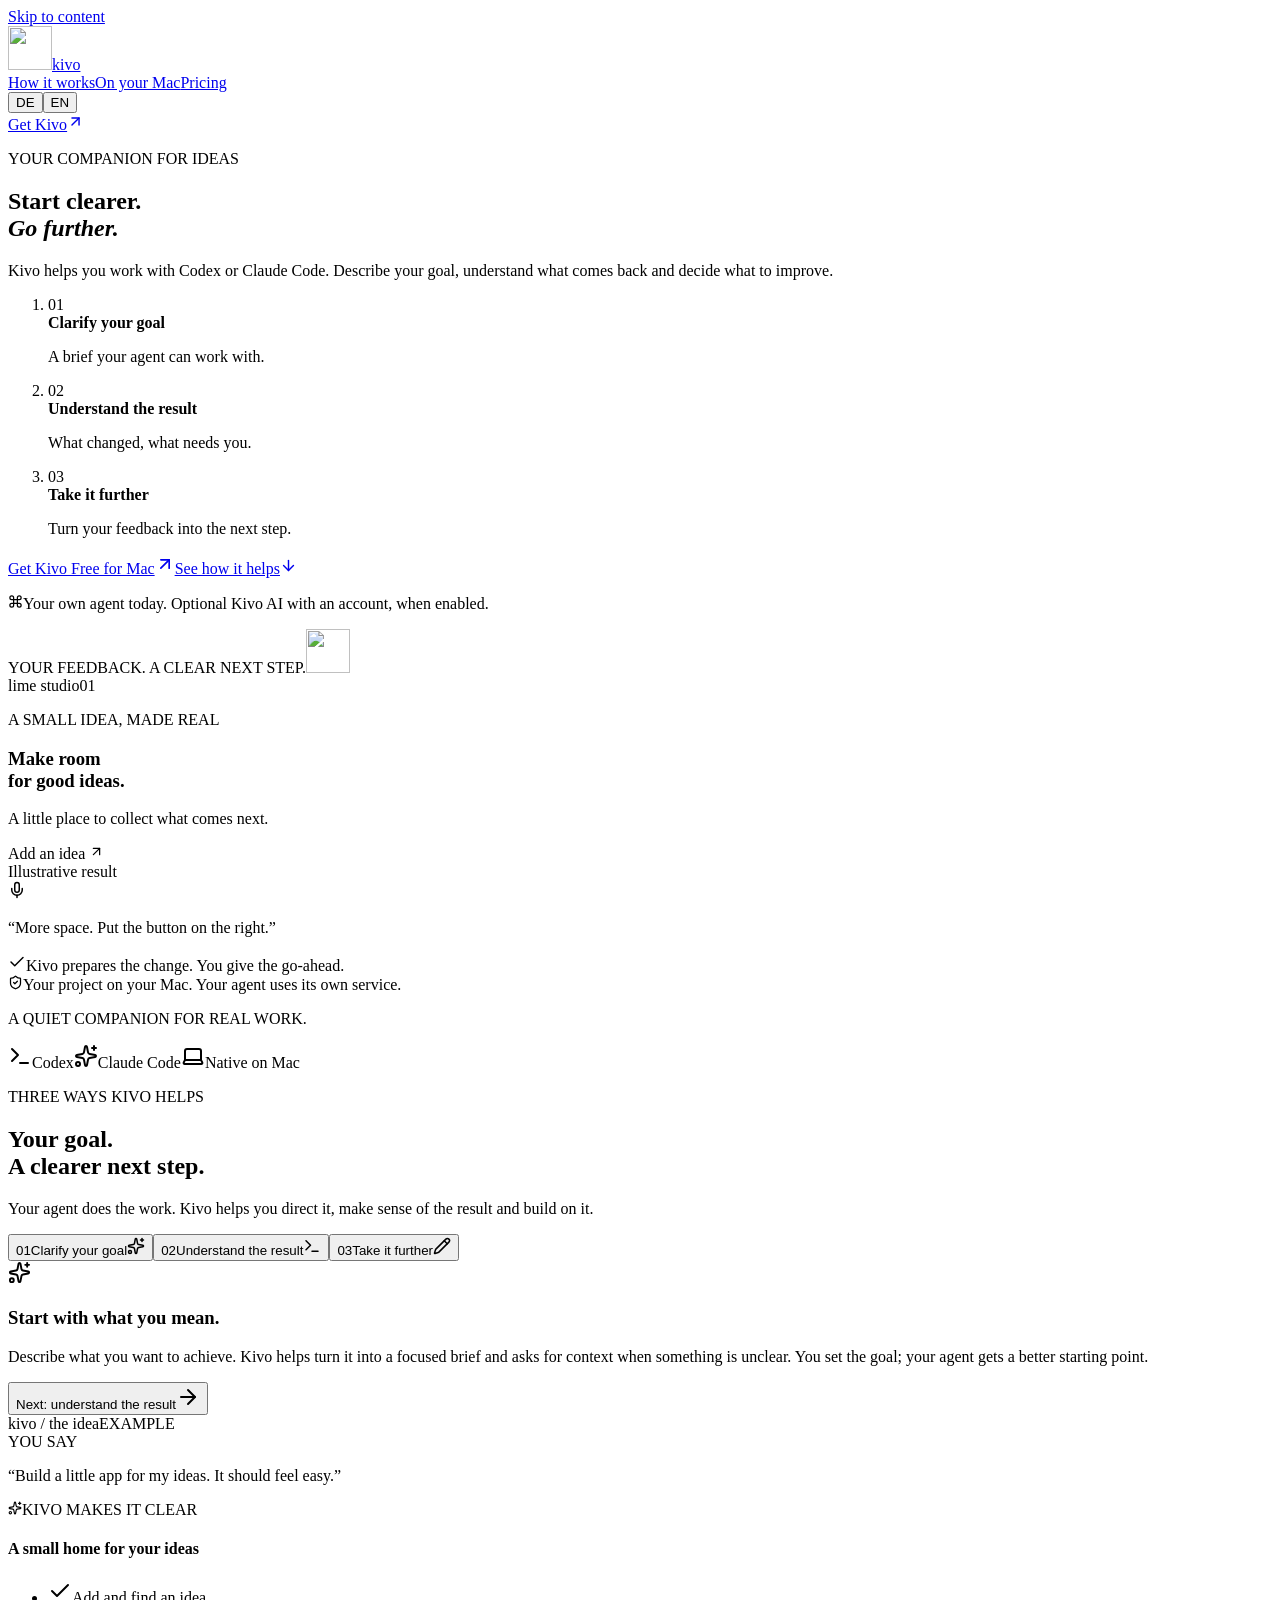
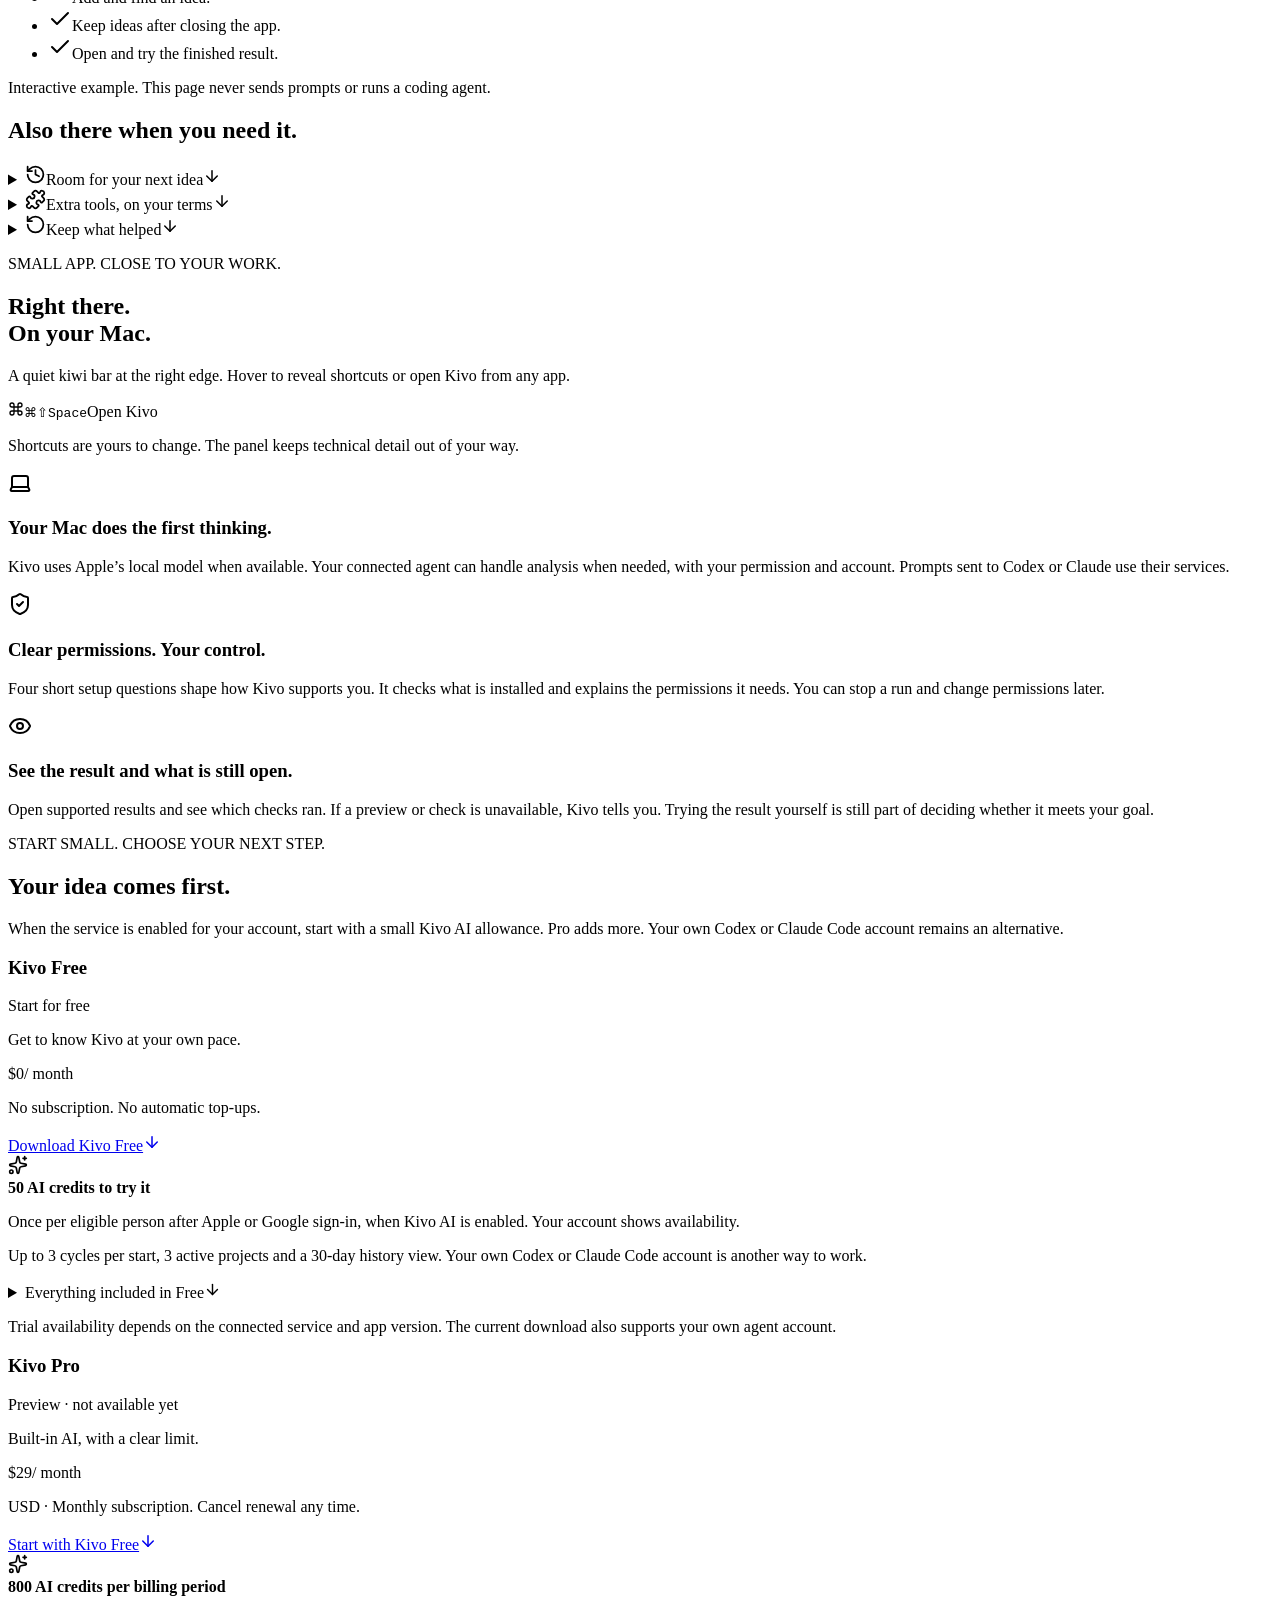
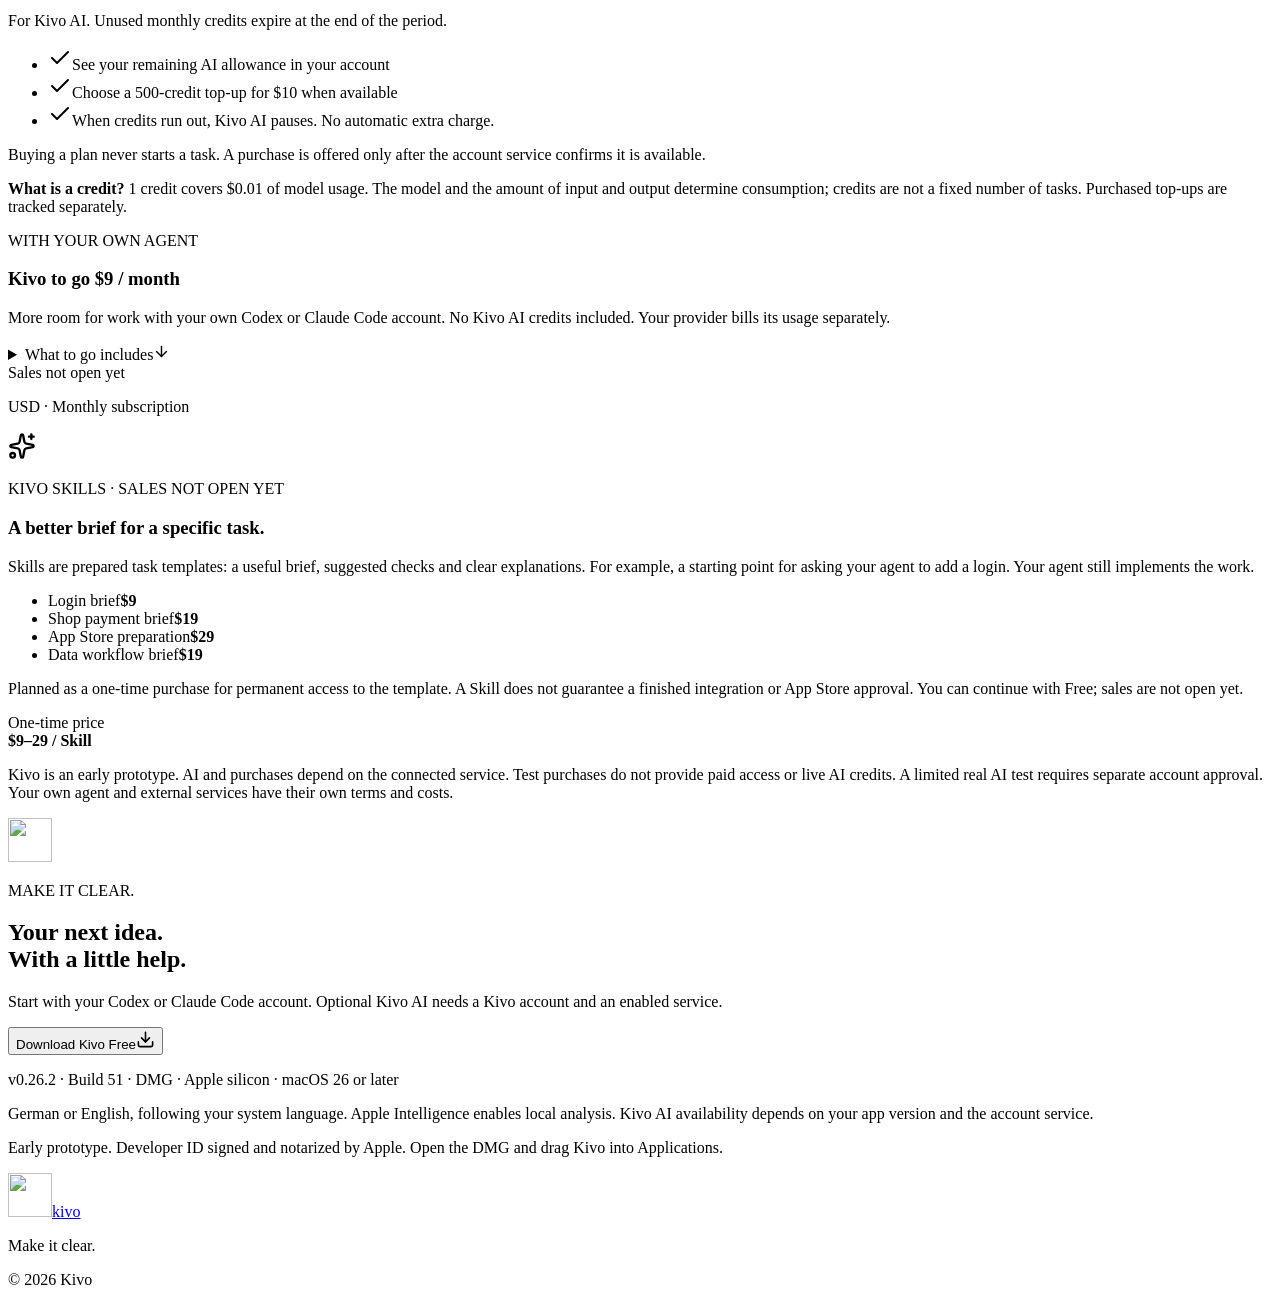
==== commit b436f2c7: "Publish notarized Kivo 0.26.2 with reliable result snapshots" ====
--- a/docs/index.html
+++ b/docs/index.html
@@ -1,4 +1,4 @@
-<!DOCTYPE html><html lang="en" data-locale="en"><head><meta charSet="utf-8"/><meta name="viewport" content="width=device-width, initial-scale=1"/><link rel="stylesheet" href="/_next/static/css/index.CU-r3nM0.css" data-rsc-css-href="/_next/static/css/index.CU-r3nM0.css" data-precedence="vite-rsc/importer-resources"/><link rel="modulepreload" fetchPriority="low" href="/_next/static/chunks/index-DPiIRKIE.js"/><script src="/_next/static/chunks/rolldown-runtime-C60lm6uB.js" type="module" async=""></script><script src="/_next/static/chunks/framework-D_rUT4EX.js" type="module" async=""></script><link rel="modulepreload" href="/_next/static/chunks/layout-segment-context-D5z3_zWs.js" crossorigin=""/><link rel="modulepreload" href="/_next/static/chunks/page-BFTu0lfy.js" crossorigin=""/><link rel="modulepreload" href="/_next/static/chunks/commerce-BXvypf1u.js" crossorigin=""/><title>Kivo — Start clearer. Go further.</title><meta name="description" content="Your Mac companion for Codex and Claude Code. Clarify your goal, understand the result and improve it with focused feedback. Start with Kivo Free."/><link rel="icon" href="/favicon.svg"/><link rel="canonical" href="https://kivo.com.ai"/><script>(function(){var l=/^de(?:-|$)/i.test(navigator.language||'')?'de':'en';try{var s=localStorage.getItem('kivo-language');if(s==='de'||s==='en')l=s}catch(e){}document.documentElement.dataset.locale=l;document.documentElement.lang=l})();</script><style>html:not([data-locale="de"]) [data-copy-language="de"]{display:none}html[data-locale="de"] [data-copy-language="en"]{display:none}html[data-locale="de"] [data-copy-language="de"]{display:contents}</style><script>Object.assign(((self[Symbol.for("vinext.navigationRuntime")]??={bootstrap:{routeManifest:null},functions:{}}).bootstrap.rsc??={rsc:[]}),{params:{},nav:{"pathname":"/","searchParams":[]}})</script><link rel="modulepreload" href="/_next/static/chunks/index-DPiIRKIE.js" />
+<!DOCTYPE html><html lang="en" data-locale="en"><head><meta charSet="utf-8"/><meta name="viewport" content="width=device-width, initial-scale=1"/><link rel="stylesheet" href="/_next/static/css/index.CU-r3nM0.css" data-rsc-css-href="/_next/static/css/index.CU-r3nM0.css" data-precedence="vite-rsc/importer-resources"/><link rel="modulepreload" fetchPriority="low" href="/_next/static/chunks/index-oR1dVmls.js"/><script src="/_next/static/chunks/rolldown-runtime-C60lm6uB.js" type="module" async=""></script><script src="/_next/static/chunks/framework-D_rUT4EX.js" type="module" async=""></script><link rel="modulepreload" href="/_next/static/chunks/layout-segment-context-DdvGRVFs.js" crossorigin=""/><link rel="modulepreload" href="/_next/static/chunks/page-BSe9Xz7K.js" crossorigin=""/><link rel="modulepreload" href="/_next/static/chunks/commerce-Dvx5_Bb0.js" crossorigin=""/><title>Kivo — Start clearer. Go further.</title><meta name="description" content="Your Mac companion for Codex and Claude Code. Clarify your goal, understand the result and improve it with focused feedback. Start with Kivo Free."/><link rel="icon" href="/favicon.svg"/><link rel="canonical" href="https://kivo.com.ai"/><script>(function(){var l=/^de(?:-|$)/i.test(navigator.language||'')?'de':'en';try{var s=localStorage.getItem('kivo-language');if(s==='de'||s==='en')l=s}catch(e){}document.documentElement.dataset.locale=l;document.documentElement.lang=l})();</script><style>html:not([data-locale="de"]) [data-copy-language="de"]{display:none}html[data-locale="de"] [data-copy-language="en"]{display:none}html[data-locale="de"] [data-copy-language="de"]{display:contents}</style><script>Object.assign(((self[Symbol.for("vinext.navigationRuntime")]??={bootstrap:{routeManifest:null},functions:{}}).bootstrap.rsc??={rsc:[]}),{params:{},nav:{"pathname":"/","searchParams":[]}})</script><link rel="modulepreload" href="/_next/static/chunks/index-oR1dVmls.js" />
 <link rel="preload" href="/_next/static/_vinext_fonts/geist-8ac0455e797f/geist-98bbbccb.woff2" as="font" type="font/woff2" crossorigin />
 <link rel="preload" href="/_next/static/_vinext_fonts/geist-mono-00e989178794/geist-mono-013b2f2f.woff2" as="font" type="font/woff2" crossorigin />
 <style data-vinext-fonts>/* cyrillic-ext */
@@ -128,4 +128,4 @@
 
 .__variable_geist_mono_1001rt9 { --font-geist-mono: 'Geist Mono', 'Geist Mono Fallback'; }
 </style>
-</head><body class="__variable_geist_19ysh9d __variable_geist_mono_1001rt9 antialiased"><a class="skip-link" href="#main"><span lang="en" data-copy-language="en">Skip to content</span><span lang="de" data-copy-language="de">Zum Inhalt</span></a><header class="site-header wrap"><a class="wordmark" href="#main" aria-label="Kivo"><img src="/favicon.svg" alt="" width="44" height="44" loading="lazy" decoding="async" class="kivo-mark " data-nimg="1"/><span>kivo</span></a><nav aria-label="Main navigation"><a href="#workflow"><span lang="en" data-copy-language="en">How it works</span><span lang="de" data-copy-language="de">So geht’s</span></a><a href="#local"><span lang="en" data-copy-language="en">On your Mac</span><span lang="de" data-copy-language="de">Auf deinem Mac</span></a><a href="#pricing"><span lang="en" data-copy-language="en">Pricing</span><span lang="de" data-copy-language="de">Preise</span></a></nav><div class="header-actions"><div class="locale-picker" aria-label="Language"><button type="button" data-locale="de" aria-pressed="false">DE</button><button type="button" data-locale="en" aria-pressed="true">EN</button></div><a class="nav-download" href="#download"><span lang="en" data-copy-language="en">Get Kivo</span><span lang="de" data-copy-language="de">Kivo laden</span><svg xmlns="http://www.w3.org/2000/svg" width="17" height="17" viewBox="0 0 24 24" fill="none" stroke="currentColor" stroke-width="2" stroke-linecap="round" stroke-linejoin="round" class="lucide lucide-arrow-up-right" aria-hidden="true"><path d="M7 7h10v10"></path><path d="M7 17 17 7"></path></svg></a></div></header><main id="main"><section class="hero wrap" aria-labelledby="hero-title"><div class="hero-copy"><p class="eyebrow"><span class="status-dot"></span><span lang="en" data-copy-language="en">YOUR COMPANION FOR IDEAS</span><span lang="de" data-copy-language="de">DEIN BEGLEITER FÜR IDEEN</span></p><h1 id="hero-title"><span lang="en" data-copy-language="en">Start clearer.<br/><em>Go further.</em></span><span lang="de" data-copy-language="de">Klarer starten.<br/><em>Mehr erreichen.</em></span></h1><p class="hero-description"><span lang="en" data-copy-language="en">Kivo helps you work with Codex or Claude Code. Describe your goal, understand what comes back and decide what to improve.</span><span lang="de" data-copy-language="de">Kivo macht die Arbeit mit Codex oder Claude Code zugänglich. Beschreibe dein Ziel, verstehe das Ergebnis und entscheide, was besser werden soll.</span></p><ol class="hero-benefits"><li><span class="benefit-number" aria-hidden="true">0<!-- -->1</span><div><strong><span lang="en" data-copy-language="en">Clarify your goal</span><span lang="de" data-copy-language="de">Ziel klären</span></strong><p><span lang="en" data-copy-language="en">A brief your agent can work with.</span><span lang="de" data-copy-language="de">Ein Auftrag, mit dem dein Agent arbeiten kann.</span></p></div></li><li><span class="benefit-number" aria-hidden="true">0<!-- -->2</span><div><strong><span lang="en" data-copy-language="en">Understand the result</span><span lang="de" data-copy-language="de">Ergebnis verstehen</span></strong><p><span lang="en" data-copy-language="en">What changed, what needs you.</span><span lang="de" data-copy-language="de">Was sich geändert hat und wo du gefragt bist.</span></p></div></li><li><span class="benefit-number" aria-hidden="true">0<!-- -->3</span><div><strong><span lang="en" data-copy-language="en">Take it further</span><span lang="de" data-copy-language="de">Gezielt verbessern</span></strong><p><span lang="en" data-copy-language="en">Turn your feedback into the next step.</span><span lang="de" data-copy-language="de">Aus deinem Feedback wird der nächste Schritt.</span></p></div></li></ol><div class="hero-actions"><a class="cta cta-dark" href="#download"><span lang="en" data-copy-language="en">Get Kivo Free for Mac</span><span lang="de" data-copy-language="de">Kivo Free für Mac laden</span><svg xmlns="http://www.w3.org/2000/svg" width="20" height="20" viewBox="0 0 24 24" fill="none" stroke="currentColor" stroke-width="2" stroke-linecap="round" stroke-linejoin="round" class="lucide lucide-arrow-up-right" aria-hidden="true"><path d="M7 7h10v10"></path><path d="M7 17 17 7"></path></svg></a><a class="text-link" href="#workflow"><span lang="en" data-copy-language="en">See how it helps</span><span lang="de" data-copy-language="de">So hilft dir Kivo</span><svg xmlns="http://www.w3.org/2000/svg" width="17" height="17" viewBox="0 0 24 24" fill="none" stroke="currentColor" stroke-width="2" stroke-linecap="round" stroke-linejoin="round" class="lucide lucide-arrow-down" aria-hidden="true"><path d="M12 5v14"></path><path d="m19 12-7 7-7-7"></path></svg></a></div><p class="hero-note"><svg xmlns="http://www.w3.org/2000/svg" width="15" height="15" viewBox="0 0 24 24" fill="none" stroke="currentColor" stroke-width="2" stroke-linecap="round" stroke-linejoin="round" class="lucide lucide-command" aria-hidden="true"><path d="M15 6v12a3 3 0 1 0 3-3H6a3 3 0 1 0 3 3V6a3 3 0 1 0-3 3h12a3 3 0 1 0-3-3"></path></svg><span lang="en" data-copy-language="en">Your own agent today. Optional Kivo AI with an account, when enabled.</span><span lang="de" data-copy-language="de">Heute mit deinem Agenten. Optional mit Kivo-KI und Konto, sobald freigeschaltet.</span></p></div><div class="hero-product hero-loop"><div class="product-caption"><span><span lang="en" data-copy-language="en">YOUR FEEDBACK. A CLEAR NEXT STEP.</span><span lang="de" data-copy-language="de">DEIN FEEDBACK. EIN KLARER NÄCHSTER SCHRITT.</span></span><img src="/favicon.svg" alt="" width="44" height="44" loading="lazy" decoding="async" class="kivo-mark " data-nimg="1"/></div><div class="hero-preview"><div class="mini-result mini-result-after"><div class="mini-result-top"><span>lime studio</span><span>01</span></div><p class="mini-result-label"><span lang="en" data-copy-language="en">A SMALL IDEA, MADE REAL</span><span lang="de" data-copy-language="de">EINE KLEINE IDEE WIRD ECHT</span></p><h3><span lang="en" data-copy-language="en">Make room<br/>for good ideas.</span><span lang="de" data-copy-language="de">Platz für<br/>gute Ideen.</span></h3><p><span lang="en" data-copy-language="en">A little place to collect what comes next.</span><span lang="de" data-copy-language="de">Ein kleiner Ort für alles, was als Nächstes kommt.</span></p><div class="mini-result-action"><span><span lang="en" data-copy-language="en">Add an idea</span><span lang="de" data-copy-language="de">Idee hinzufügen</span> <svg xmlns="http://www.w3.org/2000/svg" width="15" height="15" viewBox="0 0 24 24" fill="none" stroke="currentColor" stroke-width="2" stroke-linecap="round" stroke-linejoin="round" class="lucide lucide-arrow-up-right" aria-hidden="true"><path d="M7 7h10v10"></path><path d="M7 17 17 7"></path></svg></span></div></div><span class="result-version"><span lang="en" data-copy-language="en">Illustrative result</span><span lang="de" data-copy-language="de">Beispielergebnis</span></span></div><div class="feedback-bubble"><svg xmlns="http://www.w3.org/2000/svg" width="18" height="18" viewBox="0 0 24 24" fill="none" stroke="currentColor" stroke-width="2" stroke-linecap="round" stroke-linejoin="round" class="lucide lucide-mic" aria-hidden="true"><path d="M12 19v3"></path><path d="M19 10v2a7 7 0 0 1-14 0v-2"></path><rect x="9" y="2" width="6" height="13" rx="3"></rect></svg><p><span lang="en" data-copy-language="en">“More space. Put the button on the right.”</span><span lang="de" data-copy-language="de">„Mehr Platz. Den Button nach rechts.“</span></p></div><div class="confirmation-strip"><svg xmlns="http://www.w3.org/2000/svg" width="18" height="18" viewBox="0 0 24 24" fill="none" stroke="currentColor" stroke-width="2" stroke-linecap="round" stroke-linejoin="round" class="lucide lucide-check" aria-hidden="true"><path d="M20 6 9 17l-5-5"></path></svg><span><span lang="en" data-copy-language="en">Kivo prepares the change. You give the go-ahead.</span><span lang="de" data-copy-language="de">Kivo bereitet die Änderung vor. Du gibst den Start frei.</span></span></div><div class="product-footnote"><svg xmlns="http://www.w3.org/2000/svg" width="15" height="15" viewBox="0 0 24 24" fill="none" stroke="currentColor" stroke-width="2" stroke-linecap="round" stroke-linejoin="round" class="lucide lucide-shield-check" aria-hidden="true"><path d="M20 13c0 5-3.5 7.5-7.66 8.95a1 1 0 0 1-.67-.01C7.5 20.5 4 18 4 13V6a1 1 0 0 1 1-1c2 0 4.5-1.2 6.24-2.72a1.17 1.17 0 0 1 1.52 0C14.51 3.81 17 5 19 5a1 1 0 0 1 1 1z"></path><path d="m9 12 2 2 4-4"></path></svg><span lang="en" data-copy-language="en">Your project on your Mac. Your agent uses its own service.</span><span lang="de" data-copy-language="de">Dein Projekt auf deinem Mac. Dein Agent nutzt seinen Anbieter.</span></div></div></section><div class="compatibility wrap"><p><span lang="en" data-copy-language="en">A QUIET COMPANION FOR REAL WORK.</span><span lang="de" data-copy-language="de">EIN RUHIGER BEGLEITER FÜR ECHTE ARBEIT.</span></p><div><span><svg xmlns="http://www.w3.org/2000/svg" width="24" height="24" viewBox="0 0 24 24" fill="none" stroke="currentColor" stroke-width="2" stroke-linecap="round" stroke-linejoin="round" class="lucide lucide-terminal" aria-hidden="true"><path d="M12 19h8"></path><path d="m4 17 6-6-6-6"></path></svg>Codex</span><span><svg xmlns="http://www.w3.org/2000/svg" width="24" height="24" viewBox="0 0 24 24" fill="none" stroke="currentColor" stroke-width="2" stroke-linecap="round" stroke-linejoin="round" class="lucide lucide-sparkles" aria-hidden="true"><path d="M11.017 2.814a1 1 0 0 1 1.966 0l1.051 5.558a2 2 0 0 0 1.594 1.594l5.558 1.051a1 1 0 0 1 0 1.966l-5.558 1.051a2 2 0 0 0-1.594 1.594l-1.051 5.558a1 1 0 0 1-1.966 0l-1.051-5.558a2 2 0 0 0-1.594-1.594l-5.558-1.051a1 1 0 0 1 0-1.966l5.558-1.051a2 2 0 0 0 1.594-1.594z"></path><path d="M20 2v4"></path><path d="M22 4h-4"></path><circle cx="4" cy="20" r="2"></circle></svg>Claude Code</span><span class="native-label"><svg xmlns="http://www.w3.org/2000/svg" width="24" height="24" viewBox="0 0 24 24" fill="none" stroke="currentColor" stroke-width="2" stroke-linecap="round" stroke-linejoin="round" class="lucide lucide-laptop" aria-hidden="true"><path d="M18 5a2 2 0 0 1 2 2v8.526a2 2 0 0 0 .212.897l1.068 2.127a1 1 0 0 1-.9 1.45H3.62a1 1 0 0 1-.9-1.45l1.068-2.127A2 2 0 0 0 4 15.526V7a2 2 0 0 1 2-2z"></path><path d="M20.054 15.987H3.946"></path></svg><span lang="en" data-copy-language="en">Native on Mac</span><span lang="de" data-copy-language="de">Nativ auf dem Mac</span></span></div></div><section id="workflow" class="workflow-section" aria-labelledby="workflow-title"><div class="wrap"><div class="section-heading"><div><p class="eyebrow"><span lang="en" data-copy-language="en">THREE WAYS KIVO HELPS</span><span lang="de" data-copy-language="de">DREI DINGE, BEI DENEN KIVO HILFT</span></p><h2 id="workflow-title"><span lang="en" data-copy-language="en">Your goal.<br/>A clearer next step.</span><span lang="de" data-copy-language="de">Dein Ziel.<br/>Ein klarer nächster Schritt.</span></h2></div><p><span lang="en" data-copy-language="en">Your agent does the work. Kivo helps you direct it, make sense of the result and build on it.</span><span lang="de" data-copy-language="de">Dein Agent setzt um. Kivo hilft dir, ihn anzuleiten, das Ergebnis einzuordnen und darauf aufzubauen.</span></p></div><div data-orientation="horizontal" data-activation-direction="none" data-slot="tabs" class="group/tabs flex gap-2 data-horizontal:flex-col workflow-tabs"><div data-orientation="horizontal" data-activation-direction="none" role="tablist" data-slot="tabs-list" data-variant="default" aria-label="Explore the Kivo workflow" class="group/tabs-list inline-flex w-fit items-center justify-center rounded-lg p-[3px] text-muted-foreground group-data-horizontal/tabs:h-8 group-data-vertical/tabs:h-fit group-data-vertical/tabs:flex-col data-[variant=line]:rounded-none bg-muted workflow-steps"><button type="button" data-active="" data-orientation="horizontal" data-activation-direction="none" aria-disabled="false" tabindex="-1" role="tab" aria-selected="true" id="base-ui-_R_16dmi_" data-composite-item-active="" data-slot="tabs-trigger" class="relative inline-flex h-[calc(100%-1px)] flex-1 items-center justify-center gap-1.5 rounded-md border border-transparent px-1.5 py-0.5 text-sm font-medium whitespace-nowrap text-foreground/60 transition-all group-data-vertical/tabs:w-full group-data-vertical/tabs:justify-start hover:text-foreground focus-visible:border-ring focus-visible:ring-[3px] focus-visible:ring-ring/50 focus-visible:outline-1 focus-visible:outline-ring disabled:pointer-events-none disabled:opacity-50 has-data-[icon=inline-end]:pr-1 has-data-[icon=inline-start]:pl-1 aria-disabled:pointer-events-none aria-disabled:opacity-50 dark:text-muted-foreground dark:hover:text-foreground group-data-[variant=default]/tabs-list:data-active:shadow-sm group-data-[variant=line]/tabs-list:data-active:shadow-none [&amp;_svg]:pointer-events-none [&amp;_svg]:shrink-0 [&amp;_svg:not([class*=&#x27;size-&#x27;])]:size-4 group-data-[variant=line]/tabs-list:bg-transparent group-data-[variant=line]/tabs-list:data-active:bg-transparent dark:group-data-[variant=line]/tabs-list:data-active:border-transparent dark:group-data-[variant=line]/tabs-list:data-active:bg-transparent data-active:bg-background data-active:text-foreground dark:data-active:border-input dark:data-active:bg-input/30 dark:data-active:text-foreground after:absolute after:bg-foreground after:opacity-0 after:transition-opacity group-data-horizontal/tabs:after:inset-x-0 group-data-horizontal/tabs:after:bottom-[-5px] group-data-horizontal/tabs:after:h-0.5 group-data-vertical/tabs:after:inset-y-0 group-data-vertical/tabs:after:-right-1 group-data-vertical/tabs:after:w-0.5 group-data-[variant=line]/tabs-list:data-active:after:opacity-100 workflow-step"><span class="step-number">0<!-- -->1</span><span><span lang="en" data-copy-language="en">Clarify your goal</span><span lang="de" data-copy-language="de">Ziel klären</span></span><svg xmlns="http://www.w3.org/2000/svg" width="18" height="18" viewBox="0 0 24 24" fill="none" stroke="currentColor" stroke-width="2" stroke-linecap="round" stroke-linejoin="round" class="lucide lucide-sparkles" aria-hidden="true"><path d="M11.017 2.814a1 1 0 0 1 1.966 0l1.051 5.558a2 2 0 0 0 1.594 1.594l5.558 1.051a1 1 0 0 1 0 1.966l-5.558 1.051a2 2 0 0 0-1.594 1.594l-1.051 5.558a1 1 0 0 1-1.966 0l-1.051-5.558a2 2 0 0 0-1.594-1.594l-5.558-1.051a1 1 0 0 1 0-1.966l5.558-1.051a2 2 0 0 0 1.594-1.594z"></path><path d="M20 2v4"></path><path d="M22 4h-4"></path><circle cx="4" cy="20" r="2"></circle></svg></button><button type="button" data-orientation="horizontal" data-activation-direction="none" aria-disabled="false" tabindex="-1" role="tab" aria-selected="false" id="base-ui-_R_26dmi_" data-slot="tabs-trigger" class="relative inline-flex h-[calc(100%-1px)] flex-1 items-center justify-center gap-1.5 rounded-md border border-transparent px-1.5 py-0.5 text-sm font-medium whitespace-nowrap text-foreground/60 transition-all group-data-vertical/tabs:w-full group-data-vertical/tabs:justify-start hover:text-foreground focus-visible:border-ring focus-visible:ring-[3px] focus-visible:ring-ring/50 focus-visible:outline-1 focus-visible:outline-ring disabled:pointer-events-none disabled:opacity-50 has-data-[icon=inline-end]:pr-1 has-data-[icon=inline-start]:pl-1 aria-disabled:pointer-events-none aria-disabled:opacity-50 dark:text-muted-foreground dark:hover:text-foreground group-data-[variant=default]/tabs-list:data-active:shadow-sm group-data-[variant=line]/tabs-list:data-active:shadow-none [&amp;_svg]:pointer-events-none [&amp;_svg]:shrink-0 [&amp;_svg:not([class*=&#x27;size-&#x27;])]:size-4 group-data-[variant=line]/tabs-list:bg-transparent group-data-[variant=line]/tabs-list:data-active:bg-transparent dark:group-data-[variant=line]/tabs-list:data-active:border-transparent dark:group-data-[variant=line]/tabs-list:data-active:bg-transparent data-active:bg-background data-active:text-foreground dark:data-active:border-input dark:data-active:bg-input/30 dark:data-active:text-foreground after:absolute after:bg-foreground after:opacity-0 after:transition-opacity group-data-horizontal/tabs:after:inset-x-0 group-data-horizontal/tabs:after:bottom-[-5px] group-data-horizontal/tabs:after:h-0.5 group-data-vertical/tabs:after:inset-y-0 group-data-vertical/tabs:after:-right-1 group-data-vertical/tabs:after:w-0.5 group-data-[variant=line]/tabs-list:data-active:after:opacity-100 workflow-step"><span class="step-number">0<!-- -->2</span><span><span lang="en" data-copy-language="en">Understand the result</span><span lang="de" data-copy-language="de">Ergebnis verstehen</span></span><svg xmlns="http://www.w3.org/2000/svg" width="18" height="18" viewBox="0 0 24 24" fill="none" stroke="currentColor" stroke-width="2" stroke-linecap="round" stroke-linejoin="round" class="lucide lucide-terminal" aria-hidden="true"><path d="M12 19h8"></path><path d="m4 17 6-6-6-6"></path></svg></button><button type="button" data-orientation="horizontal" data-activation-direction="none" aria-disabled="false" tabindex="-1" role="tab" aria-selected="false" id="base-ui-_R_36dmi_" data-slot="tabs-trigger" class="relative inline-flex h-[calc(100%-1px)] flex-1 items-center justify-center gap-1.5 rounded-md border border-transparent px-1.5 py-0.5 text-sm font-medium whitespace-nowrap text-foreground/60 transition-all group-data-vertical/tabs:w-full group-data-vertical/tabs:justify-start hover:text-foreground focus-visible:border-ring focus-visible:ring-[3px] focus-visible:ring-ring/50 focus-visible:outline-1 focus-visible:outline-ring disabled:pointer-events-none disabled:opacity-50 has-data-[icon=inline-end]:pr-1 has-data-[icon=inline-start]:pl-1 aria-disabled:pointer-events-none aria-disabled:opacity-50 dark:text-muted-foreground dark:hover:text-foreground group-data-[variant=default]/tabs-list:data-active:shadow-sm group-data-[variant=line]/tabs-list:data-active:shadow-none [&amp;_svg]:pointer-events-none [&amp;_svg]:shrink-0 [&amp;_svg:not([class*=&#x27;size-&#x27;])]:size-4 group-data-[variant=line]/tabs-list:bg-transparent group-data-[variant=line]/tabs-list:data-active:bg-transparent dark:group-data-[variant=line]/tabs-list:data-active:border-transparent dark:group-data-[variant=line]/tabs-list:data-active:bg-transparent data-active:bg-background data-active:text-foreground dark:data-active:border-input dark:data-active:bg-input/30 dark:data-active:text-foreground after:absolute after:bg-foreground after:opacity-0 after:transition-opacity group-data-horizontal/tabs:after:inset-x-0 group-data-horizontal/tabs:after:bottom-[-5px] group-data-horizontal/tabs:after:h-0.5 group-data-vertical/tabs:after:inset-y-0 group-data-vertical/tabs:after:-right-1 group-data-vertical/tabs:after:w-0.5 group-data-[variant=line]/tabs-list:data-active:after:opacity-100 workflow-step"><span class="step-number">0<!-- -->3</span><span><span lang="en" data-copy-language="en">Take it further</span><span lang="de" data-copy-language="de">Gezielt verbessern</span></span><svg xmlns="http://www.w3.org/2000/svg" width="18" height="18" viewBox="0 0 24 24" fill="none" stroke="currentColor" stroke-width="2" stroke-linecap="round" stroke-linejoin="round" class="lucide lucide-pencil" aria-hidden="true"><path d="M21.174 6.812a1 1 0 0 0-3.986-3.987L3.842 16.174a2 2 0 0 0-.5.83l-1.321 4.352a.5.5 0 0 0 .623.622l4.353-1.32a2 2 0 0 0 .83-.497z"></path><path d="m15 5 4 4"></path></svg></button></div><div data-orientation="horizontal" data-activation-direction="none" id="base-ui-_R_admi_" role="tabpanel" tabindex="0" data-index="-1" data-slot="tabs-content" class="flex-1 text-sm outline-none workflow-panel"><div class="panel-copy"><span class="small-icon"><svg xmlns="http://www.w3.org/2000/svg" width="23" height="23" viewBox="0 0 24 24" fill="none" stroke="currentColor" stroke-width="2" stroke-linecap="round" stroke-linejoin="round" class="lucide lucide-sparkles" aria-hidden="true"><path d="M11.017 2.814a1 1 0 0 1 1.966 0l1.051 5.558a2 2 0 0 0 1.594 1.594l5.558 1.051a1 1 0 0 1 0 1.966l-5.558 1.051a2 2 0 0 0-1.594 1.594l-1.051 5.558a1 1 0 0 1-1.966 0l-1.051-5.558a2 2 0 0 0-1.594-1.594l-5.558-1.051a1 1 0 0 1 0-1.966l5.558-1.051a2 2 0 0 0 1.594-1.594z"></path><path d="M20 2v4"></path><path d="M22 4h-4"></path><circle cx="4" cy="20" r="2"></circle></svg></span><h3><span lang="en" data-copy-language="en">Start with what you mean.</span><span lang="de" data-copy-language="de">Sag, worauf es dir ankommt.</span></h3><p><span lang="en" data-copy-language="en">Describe what you want to achieve. Kivo helps turn it into a focused brief and asks for context when something is unclear. You set the goal; your agent gets a better starting point.</span><span lang="de" data-copy-language="de">Beschreibe, was du erreichen möchtest. Kivo hilft, daraus einen klaren Auftrag zu machen, und fragt nach Kontext, wenn etwas unklar ist. Du setzt das Ziel; dein Agent bekommt eine bessere Grundlage.</span></p><button type="button" tabindex="0" data-slot="button" class="group/button inline-flex shrink-0 items-center justify-center rounded-lg border border-transparent bg-clip-padding text-sm font-medium whitespace-nowrap transition-all outline-none select-none focus-visible:border-ring focus-visible:ring-3 focus-visible:ring-ring/50 active:not-aria-[haspopup]:translate-y-px disabled:pointer-events-none disabled:opacity-50 aria-invalid:border-destructive aria-invalid:ring-3 aria-invalid:ring-destructive/20 dark:aria-invalid:border-destructive/50 dark:aria-invalid:ring-destructive/40 [&amp;_svg]:pointer-events-none [&amp;_svg]:shrink-0 [&amp;_svg:not([class*=&#x27;size-&#x27;])]:size-4 hover:bg-muted hover:text-foreground aria-expanded:bg-muted aria-expanded:text-foreground dark:hover:bg-muted/50 h-8 gap-1.5 px-2.5 has-data-[icon=inline-end]:pr-2 has-data-[icon=inline-start]:pl-2 next-step"><span lang="en" data-copy-language="en">Next: understand the result</span><span lang="de" data-copy-language="de">Weiter: das Ergebnis verstehen</span><svg xmlns="http://www.w3.org/2000/svg" width="24" height="24" viewBox="0 0 24 24" fill="none" stroke="currentColor" stroke-width="2" stroke-linecap="round" stroke-linejoin="round" class="lucide lucide-arrow-right" aria-hidden="true"><path d="M5 12h14"></path><path d="m12 5 7 7-7 7"></path></svg></button></div><div class="example-surface"><div class="example-toolbar"><span class="window-dots" aria-hidden="true"><i></i><i></i><i></i></span><span>kivo / <span lang="en" data-copy-language="en">the idea</span><span lang="de" data-copy-language="de">die Idee</span></span><span><span lang="en" data-copy-language="en">EXAMPLE</span><span lang="de" data-copy-language="de">BEISPIEL</span></span></div><div class="example-body"><div class="input-example"><span class="mini-label"><span lang="en" data-copy-language="en">YOU SAY</span><span lang="de" data-copy-language="de">DU SAGST</span></span><p><span lang="en" data-copy-language="en">“Build a little app for my ideas. It should feel easy.”</span><span lang="de" data-copy-language="de">„Bau mir eine kleine App für meine Ideen. Sie soll sich einfach anfühlen.“</span></p></div><div class="output-example"><span class="mini-label"><svg xmlns="http://www.w3.org/2000/svg" width="14" height="14" viewBox="0 0 24 24" fill="none" stroke="currentColor" stroke-width="2" stroke-linecap="round" stroke-linejoin="round" class="lucide lucide-sparkles" aria-hidden="true"><path d="M11.017 2.814a1 1 0 0 1 1.966 0l1.051 5.558a2 2 0 0 0 1.594 1.594l5.558 1.051a1 1 0 0 1 0 1.966l-5.558 1.051a2 2 0 0 0-1.594 1.594l-1.051 5.558a1 1 0 0 1-1.966 0l-1.051-5.558a2 2 0 0 0-1.594-1.594l-5.558-1.051a1 1 0 0 1 0-1.966l5.558-1.051a2 2 0 0 0 1.594-1.594z"></path><path d="M20 2v4"></path><path d="M22 4h-4"></path><circle cx="4" cy="20" r="2"></circle></svg><span lang="en" data-copy-language="en">KIVO MAKES IT CLEAR</span><span lang="de" data-copy-language="de">KIVO MACHT ES KLAR</span></span><h4><span lang="en" data-copy-language="en">A small home for your ideas</span><span lang="de" data-copy-language="de">Ein kleiner Ort für deine Ideen</span></h4><ul><li><svg xmlns="http://www.w3.org/2000/svg" width="24" height="24" viewBox="0 0 24 24" fill="none" stroke="currentColor" stroke-width="2" stroke-linecap="round" stroke-linejoin="round" class="lucide lucide-check" aria-hidden="true"><path d="M20 6 9 17l-5-5"></path></svg><span lang="en" data-copy-language="en">Add and find an idea.</span><span lang="de" data-copy-language="de">Eine Idee hinzufügen und wiederfinden.</span></li><li><svg xmlns="http://www.w3.org/2000/svg" width="24" height="24" viewBox="0 0 24 24" fill="none" stroke="currentColor" stroke-width="2" stroke-linecap="round" stroke-linejoin="round" class="lucide lucide-check" aria-hidden="true"><path d="M20 6 9 17l-5-5"></path></svg><span lang="en" data-copy-language="en">Keep ideas after closing the app.</span><span lang="de" data-copy-language="de">Ideen bleiben nach dem Schließen erhalten.</span></li><li><svg xmlns="http://www.w3.org/2000/svg" width="24" height="24" viewBox="0 0 24 24" fill="none" stroke="currentColor" stroke-width="2" stroke-linecap="round" stroke-linejoin="round" class="lucide lucide-check" aria-hidden="true"><path d="M20 6 9 17l-5-5"></path></svg><span lang="en" data-copy-language="en">Open and try the finished result.</span><span lang="de" data-copy-language="de">Das fertige Ergebnis öffnen und ausprobieren.</span></li></ul></div></div></div></div></div><p class="demo-caption"><span lang="en" data-copy-language="en">Interactive example. This page never sends prompts or runs a coding agent.</span><span lang="de" data-copy-language="de">Interaktives Beispiel. Diese Seite sendet keine Prompts und startet keinen Agenten.</span></p></div></section><section class="support-section wrap" aria-labelledby="features-title"><h2 id="features-title"><span lang="en" data-copy-language="en">Also there when you need it.</span><span lang="de" data-copy-language="de">Auch dabei, wenn du es brauchst.</span></h2><div class="support-details"><details><summary><svg xmlns="http://www.w3.org/2000/svg" width="21" height="21" viewBox="0 0 24 24" fill="none" stroke="currentColor" stroke-width="2" stroke-linecap="round" stroke-linejoin="round" class="lucide lucide-rotate-ccw-clock" aria-hidden="true"><path d="M3 12a9 9 0 1 0 9-9 9.75 9.75 0 0 0-6.74 2.74L3 8"></path><path d="M3 3v5h5"></path><path d="M12 7v5l4 2"></path></svg><span><span lang="en" data-copy-language="en">Room for your next idea</span><span lang="de" data-copy-language="de">Platz für deine nächste Idee</span></span><svg xmlns="http://www.w3.org/2000/svg" width="18" height="18" viewBox="0 0 24 24" fill="none" stroke="currentColor" stroke-width="2" stroke-linecap="round" stroke-linejoin="round" class="lucide lucide-arrow-down" aria-hidden="true"><path d="M12 5v14"></path><path d="m19 12-7 7-7-7"></path></svg></summary><p><span lang="en" data-copy-language="en">Prepare another task while your agent works. Revisit earlier results, restart a task or give it a folder of its own. Queued tasks run one at a time.</span><span lang="de" data-copy-language="de">Bereite einen weiteren Auftrag vor, während dein Agent arbeitet. Sieh frühere Ergebnisse an, starte einen Auftrag erneut oder gib ihm einen eigenen Ordner. Die Warteschlange läuft Auftrag für Auftrag.</span></p></details><details><summary><svg xmlns="http://www.w3.org/2000/svg" width="21" height="21" viewBox="0 0 24 24" fill="none" stroke="currentColor" stroke-width="2" stroke-linecap="round" stroke-linejoin="round" class="lucide lucide-puzzle" aria-hidden="true"><path d="M15.39 4.39a1 1 0 0 0 1.68-.474 2.5 2.5 0 1 1 3.014 3.015 1 1 0 0 0-.474 1.68l1.683 1.682a2.414 2.414 0 0 1 0 3.414L19.61 15.39a1 1 0 0 1-1.68-.474 2.5 2.5 0 1 0-3.014 3.015 1 1 0 0 1 .474 1.68l-1.683 1.682a2.414 2.414 0 0 1-3.414 0L8.61 19.61a1 1 0 0 0-1.68.474 2.5 2.5 0 1 1-3.014-3.015 1 1 0 0 0 .474-1.68l-1.683-1.682a2.414 2.414 0 0 1 0-3.414L4.39 8.61a1 1 0 0 1 1.68.474 2.5 2.5 0 1 0 3.014-3.015 1 1 0 0 1-.474-1.68l1.683-1.682a2.414 2.414 0 0 1 3.414 0z"></path></svg><span><span lang="en" data-copy-language="en">Extra tools, on your terms</span><span lang="de" data-copy-language="de">Weitere Werkzeuge, nach deinen Regeln</span></span><svg xmlns="http://www.w3.org/2000/svg" width="18" height="18" viewBox="0 0 24 24" fill="none" stroke="currentColor" stroke-width="2" stroke-linecap="round" stroke-linejoin="round" class="lucide lucide-arrow-down" aria-hidden="true"><path d="M12 5v14"></path><path d="m19 12-7 7-7-7"></path></svg></summary><p><span lang="en" data-copy-language="en">Connect supported MCP services. Allow, ask or block each tool and set call limits per task. Kivo asks before exceeding a limit. The service sets its own prices; a call limit is not a spending limit.</span><span lang="de" data-copy-language="de">Verbinde unterstützte MCP-Dienste. Erlaube einzelne Werkzeuge, lass nachfragen oder sperre sie und begrenze ihre Aufrufe pro Auftrag. Vor weiteren Aufrufen fragt Kivo. Die Preise bestimmt der Dienst; eine Aufrufgrenze ist kein Kostenlimit.</span></p></details><details><summary><svg xmlns="http://www.w3.org/2000/svg" width="21" height="21" viewBox="0 0 24 24" fill="none" stroke="currentColor" stroke-width="2" stroke-linecap="round" stroke-linejoin="round" class="lucide lucide-rotate-ccw" aria-hidden="true"><path d="M3 12a9 9 0 1 0 9-9 9.75 9.75 0 0 0-6.74 2.74L3 8"></path><path d="M3 3v5h5"></path></svg><span><span lang="en" data-copy-language="en">Keep what helped</span><span lang="de" data-copy-language="de">Behalten, was geholfen hat</span></span><svg xmlns="http://www.w3.org/2000/svg" width="18" height="18" viewBox="0 0 24 24" fill="none" stroke="currentColor" stroke-width="2" stroke-linecap="round" stroke-linejoin="round" class="lucide lucide-arrow-down" aria-hidden="true"><path d="M12 5v14"></path><path d="m19 12-7 7-7-7"></path></svg></summary><p><span lang="en" data-copy-language="en">Accept a result to save that version. Kivo can remember useful preferences for the project. You can review and remove memories, and find earlier work in your task history.</span><span lang="de" data-copy-language="de">Akzeptiere ein Ergebnis, um diesen Stand abzulegen. Kivo kann hilfreiche Wünsche für das Projekt merken. Du kannst Erinnerungen prüfen und löschen und frühere Arbeit im Verlauf wiederfinden.</span></p></details></div></section><section id="local" class="local-section wrap" aria-labelledby="local-title"><div class="local-heading"><p class="eyebrow"><span lang="en" data-copy-language="en">SMALL APP. CLOSE TO YOUR WORK.</span><span lang="de" data-copy-language="de">KLEINE APP. NAH AN DEINER ARBEIT.</span></p><h2 id="local-title"><span lang="en" data-copy-language="en">Right there.<br/>On your Mac.</span><span lang="de" data-copy-language="de">Direkt da.<br/>Auf deinem Mac.</span></h2><p><span lang="en" data-copy-language="en">A quiet kiwi bar at the right edge. Hover to reveal shortcuts or open Kivo from any app.</span><span lang="de" data-copy-language="de">Eine ruhige Kiwi-Leiste am rechten Rand. Fahre darüber, um die Kürzel zu sehen, oder öffne Kivo aus jeder App.</span></p><div class="shortcut-example"><svg xmlns="http://www.w3.org/2000/svg" width="16" height="16" viewBox="0 0 24 24" fill="none" stroke="currentColor" stroke-width="2" stroke-linecap="round" stroke-linejoin="round" class="lucide lucide-command" aria-hidden="true"><path d="M15 6v12a3 3 0 1 0 3-3H6a3 3 0 1 0 3 3V6a3 3 0 1 0-3 3h12a3 3 0 1 0-3-3"></path></svg><kbd>⌘</kbd><kbd>⇧</kbd><kbd><span lang="en" data-copy-language="en">Space</span><span lang="de" data-copy-language="de">Leertaste</span></kbd><span><span lang="en" data-copy-language="en">Open Kivo</span><span lang="de" data-copy-language="de">Kivo öffnen</span></span></div><p class="shortcut-note"><span lang="en" data-copy-language="en">Shortcuts are yours to change. The panel keeps technical detail out of your way.</span><span lang="de" data-copy-language="de">Die Kürzel kannst du ändern. Technische Details bleiben im Panel im Hintergrund.</span></p></div><div class="local-details"><article><svg xmlns="http://www.w3.org/2000/svg" width="24" height="24" viewBox="0 0 24 24" fill="none" stroke="currentColor" stroke-width="2" stroke-linecap="round" stroke-linejoin="round" class="lucide lucide-laptop" aria-hidden="true"><path d="M18 5a2 2 0 0 1 2 2v8.526a2 2 0 0 0 .212.897l1.068 2.127a1 1 0 0 1-.9 1.45H3.62a1 1 0 0 1-.9-1.45l1.068-2.127A2 2 0 0 0 4 15.526V7a2 2 0 0 1 2-2z"></path><path d="M20.054 15.987H3.946"></path></svg><div><h3><span lang="en" data-copy-language="en">Your Mac does the first thinking.</span><span lang="de" data-copy-language="de">Dein Mac denkt zuerst mit.</span></h3><p><span lang="en" data-copy-language="en">Kivo uses Apple’s local model when available. Your connected agent can handle analysis when needed, with your permission and account. Prompts sent to Codex or Claude use their services.</span><span lang="de" data-copy-language="de">Kivo nutzt Apples lokales Modell, wenn es verfügbar ist. Bei Bedarf kann dein verbundener Agent die Analyse übernehmen – mit deiner Freigabe und deinem Konto. Prompts an Codex oder Claude nutzen deren Dienste.</span></p></div></article><article><svg xmlns="http://www.w3.org/2000/svg" width="24" height="24" viewBox="0 0 24 24" fill="none" stroke="currentColor" stroke-width="2" stroke-linecap="round" stroke-linejoin="round" class="lucide lucide-shield-check" aria-hidden="true"><path d="M20 13c0 5-3.5 7.5-7.66 8.95a1 1 0 0 1-.67-.01C7.5 20.5 4 18 4 13V6a1 1 0 0 1 1-1c2 0 4.5-1.2 6.24-2.72a1.17 1.17 0 0 1 1.52 0C14.51 3.81 17 5 19 5a1 1 0 0 1 1 1z"></path><path d="m9 12 2 2 4-4"></path></svg><div><h3><span lang="en" data-copy-language="en">Clear permissions. Your control.</span><span lang="de" data-copy-language="de">Klare Freigaben. Deine Kontrolle.</span></h3><p><span lang="en" data-copy-language="en">Four short setup questions shape how Kivo supports you. It checks what is installed and explains the permissions it needs. You can stop a run and change permissions later.</span><span lang="de" data-copy-language="de">Vier kurze Einrichtungsfragen bestimmen, wie Kivo dich unterstützt. Es prüft vorhandene Programme und erklärt benötigte Freigaben. Du kannst einen Lauf stoppen und Erlaubnisse später ändern.</span></p></div></article><article><svg xmlns="http://www.w3.org/2000/svg" width="24" height="24" viewBox="0 0 24 24" fill="none" stroke="currentColor" stroke-width="2" stroke-linecap="round" stroke-linejoin="round" class="lucide lucide-eye" aria-hidden="true"><path d="M2.062 12.348a1 1 0 0 1 0-.696 10.75 10.75 0 0 1 19.876 0 1 1 0 0 1 0 .696 10.75 10.75 0 0 1-19.876 0"></path><circle cx="12" cy="12" r="3"></circle></svg><div><h3><span lang="en" data-copy-language="en">See the result and what is still open.</span><span lang="de" data-copy-language="de">Ergebnis sehen. Offenes erkennen.</span></h3><p><span lang="en" data-copy-language="en">Open supported results and see which checks ran. If a preview or check is unavailable, Kivo tells you. Trying the result yourself is still part of deciding whether it meets your goal.</span><span lang="de" data-copy-language="de">Öffne unterstützte Ergebnisse und sieh, welche Prüfungen liefen. Fehlt eine Vorschau oder Prüfung, sagt Kivo das. Ob das Ergebnis zu deinem Ziel passt, entscheidest du auch beim eigenen Ausprobieren.</span></p></div></article></div></section><section id="pricing" class="pricing-section wrap" aria-labelledby="pricing-title"><div class="pricing-heading"><p class="eyebrow"><span lang="en" data-copy-language="en">START SMALL. CHOOSE YOUR NEXT STEP.</span><span lang="de" data-copy-language="de">KLEIN STARTEN. BEWUSST WEITERGEHEN.</span></p><h2 id="pricing-title"><span lang="en" data-copy-language="en">Your idea comes first.</span><span lang="de" data-copy-language="de">Deine Idee kommt zuerst.</span></h2><p><span lang="en" data-copy-language="en">When the service is enabled for your account, start with a small Kivo AI allowance. Pro adds more. Your own Codex or Claude Code account remains an alternative.</span><span lang="de" data-copy-language="de">Sobald der Dienst für dein Konto freigeschaltet ist, startest du mit einem kleinen Kivo-KI-Kontingent. Pro ergänzt mehr. Dein eigenes Codex- oder Claude-Code-Konto bleibt eine Alternative.</span></p></div><div class="pricing-grid"><article class="price-card price-free" aria-labelledby="free-plan-title"><div class="plan-heading"><h3 id="free-plan-title">Kivo Free</h3><span class="plan-status"><span lang="en" data-copy-language="en">Start for free</span><span lang="de" data-copy-language="de">Kostenlos starten</span></span></div><p class="plan-description"><span lang="en" data-copy-language="en">Get to know Kivo at your own pace.</span><span lang="de" data-copy-language="de">Lerne Kivo in deinem Tempo kennen.</span></p><p class="plan-price"><span>$0</span><span><span lang="en" data-copy-language="en">/ month</span><span lang="de" data-copy-language="de">/ Monat</span></span></p><p class="billing-note"><span lang="en" data-copy-language="en">No subscription. No automatic top-ups.</span><span lang="de" data-copy-language="de">Kein Abo. Keine automatische Aufladung.</span></p><a class="cta plan-action" href="#download"><span lang="en" data-copy-language="en">Download Kivo Free</span><span lang="de" data-copy-language="de">Kivo Free herunterladen</span><svg xmlns="http://www.w3.org/2000/svg" width="18" height="18" viewBox="0 0 24 24" fill="none" stroke="currentColor" stroke-width="2" stroke-linecap="round" stroke-linejoin="round" class="lucide lucide-arrow-down" aria-hidden="true"><path d="M12 5v14"></path><path d="m19 12-7 7-7-7"></path></svg></a><div class="plan-allowance"><svg xmlns="http://www.w3.org/2000/svg" width="20" height="20" viewBox="0 0 24 24" fill="none" stroke="currentColor" stroke-width="2" stroke-linecap="round" stroke-linejoin="round" class="lucide lucide-sparkles" aria-hidden="true"><path d="M11.017 2.814a1 1 0 0 1 1.966 0l1.051 5.558a2 2 0 0 0 1.594 1.594l5.558 1.051a1 1 0 0 1 0 1.966l-5.558 1.051a2 2 0 0 0-1.594 1.594l-1.051 5.558a1 1 0 0 1-1.966 0l-1.051-5.558a2 2 0 0 0-1.594-1.594l-5.558-1.051a1 1 0 0 1 0-1.966l5.558-1.051a2 2 0 0 0 1.594-1.594z"></path><path d="M20 2v4"></path><path d="M22 4h-4"></path><circle cx="4" cy="20" r="2"></circle></svg><div><strong><span lang="en" data-copy-language="en">50 AI credits to try it</span><span lang="de" data-copy-language="de">50 KI-Credits zum Ausprobieren</span></strong><p><span lang="en" data-copy-language="en">Once per eligible person after Apple or Google sign-in, when Kivo AI is enabled. Your account shows availability.</span><span lang="de" data-copy-language="de">Einmal pro berechtigter Person nach Anmeldung mit Apple oder Google, sobald Kivo-KI freigeschaltet ist. Die Verfügbarkeit siehst du im Konto.</span></p></div></div><p class="plan-overview"><span lang="en" data-copy-language="en">Up to 3 cycles per start, 3 active projects and a 30-day history view. Your own Codex or Claude Code account is another way to work.</span><span lang="de" data-copy-language="de">Bis zu 3 Zyklen pro Start, 3 aktive Projekte und 30 Tage Historie. Mit deinem eigenen Codex- oder Claude-Code-Konto kannst du ebenfalls arbeiten.</span></p><details class="plan-details"><summary><span lang="en" data-copy-language="en">Everything included in Free</span><span lang="de" data-copy-language="de">Alles, was Free enthält</span><svg xmlns="http://www.w3.org/2000/svg" width="17" height="17" viewBox="0 0 24 24" fill="none" stroke="currentColor" stroke-width="2" stroke-linecap="round" stroke-linejoin="round" class="lucide lucide-arrow-down" aria-hidden="true"><path d="M12 5v14"></path><path d="m19 12-7 7-7-7"></path></svg></summary><ul class="plan-features"><li><svg xmlns="http://www.w3.org/2000/svg" width="24" height="24" viewBox="0 0 24 24" fill="none" stroke="currentColor" stroke-width="2" stroke-linecap="round" stroke-linejoin="round" class="lucide lucide-check" aria-hidden="true"><path d="M20 6 9 17l-5-5"></path></svg><span><span lang="en" data-copy-language="en">One start: clarify, build and review</span><span lang="de" data-copy-language="de">Ein Start: klären, bauen und prüfen</span></span></li><li><svg xmlns="http://www.w3.org/2000/svg" width="24" height="24" viewBox="0 0 24 24" fill="none" stroke="currentColor" stroke-width="2" stroke-linecap="round" stroke-linejoin="round" class="lucide lucide-check" aria-hidden="true"><path d="M20 6 9 17l-5-5"></path></svg><span><span lang="en" data-copy-language="en">Codex or Claude Code, with your model</span><span lang="de" data-copy-language="de">Codex oder Claude Code, mit deinem Modell</span></span></li><li><svg xmlns="http://www.w3.org/2000/svg" width="24" height="24" viewBox="0 0 24 24" fill="none" stroke="currentColor" stroke-width="2" stroke-linecap="round" stroke-linejoin="round" class="lucide lucide-check" aria-hidden="true"><path d="M20 6 9 17l-5-5"></path></svg><span><span lang="en" data-copy-language="en">Queue ideas, restart tasks and choose their folders</span><span lang="de" data-copy-language="de">Ideen einreihen, Aufträge neu starten und Ordner wählen</span></span></li><li><svg xmlns="http://www.w3.org/2000/svg" width="24" height="24" viewBox="0 0 24 24" fill="none" stroke="currentColor" stroke-width="2" stroke-linecap="round" stroke-linejoin="round" class="lucide lucide-check" aria-hidden="true"><path d="M20 6 9 17l-5-5"></path></svg><span><span lang="en" data-copy-language="en">Try results with clear steps; add spoken or visual feedback</span><span lang="de" data-copy-language="de">Ergebnisse mit klaren Schritten ausprobieren, mit Sprach- oder Bildfeedback</span></span></li><li><svg xmlns="http://www.w3.org/2000/svg" width="24" height="24" viewBox="0 0 24 24" fill="none" stroke="currentColor" stroke-width="2" stroke-linecap="round" stroke-linejoin="round" class="lucide lucide-check" aria-hidden="true"><path d="M20 6 9 17l-5-5"></path></svg><span><span lang="en" data-copy-language="en">Up to 3 cycles per start, with a clear progress view</span><span lang="de" data-copy-language="de">Bis zu 3 Zyklen pro Start, mit klarem Fortschritt</span></span></li><li><svg xmlns="http://www.w3.org/2000/svg" width="24" height="24" viewBox="0 0 24 24" fill="none" stroke="currentColor" stroke-width="2" stroke-linecap="round" stroke-linejoin="round" class="lucide lucide-check" aria-hidden="true"><path d="M20 6 9 17l-5-5"></path></svg><span><span lang="en" data-copy-language="en">Accept and save your result, with useful memory</span><span lang="de" data-copy-language="de">Ergebnis annehmen, ablegen und Gutes merken</span></span></li><li><svg xmlns="http://www.w3.org/2000/svg" width="24" height="24" viewBox="0 0 24 24" fill="none" stroke="currentColor" stroke-width="2" stroke-linecap="round" stroke-linejoin="round" class="lucide lucide-check" aria-hidden="true"><path d="M20 6 9 17l-5-5"></path></svg><span><span lang="en" data-copy-language="en">Individual MCP permissions and tool-call limits per task</span><span lang="de" data-copy-language="de">Einzelne MCP-Freigaben und Aufrufgrenzen pro Auftrag</span></span></li><li><svg xmlns="http://www.w3.org/2000/svg" width="24" height="24" viewBox="0 0 24 24" fill="none" stroke="currentColor" stroke-width="2" stroke-linecap="round" stroke-linejoin="round" class="lucide lucide-check" aria-hidden="true"><path d="M20 6 9 17l-5-5"></path></svg><span><span lang="en" data-copy-language="en">Searchable task history, tool calls and reported tokens</span><span lang="de" data-copy-language="de">Durchsuchbarer Verlauf, Werkzeugaufrufe und gemeldete Tokens</span></span></li><li><svg xmlns="http://www.w3.org/2000/svg" width="24" height="24" viewBox="0 0 24 24" fill="none" stroke="currentColor" stroke-width="2" stroke-linecap="round" stroke-linejoin="round" class="lucide lucide-check" aria-hidden="true"><path d="M20 6 9 17l-5-5"></path></svg><span><span lang="en" data-copy-language="en">Optional local care checks and result notifications</span><span lang="de" data-copy-language="de">Optionale lokale Pflegeprüfungen und Ergebnis-Mitteilungen</span></span></li><li><svg xmlns="http://www.w3.org/2000/svg" width="24" height="24" viewBox="0 0 24 24" fill="none" stroke="currentColor" stroke-width="2" stroke-linecap="round" stroke-linejoin="round" class="lucide lucide-check" aria-hidden="true"><path d="M20 6 9 17l-5-5"></path></svg><span><span lang="en" data-copy-language="en">3 active projects · 30-day history view</span><span lang="de" data-copy-language="de">3 aktive Projekte · Historie der letzten 30 Tage</span></span></li></ul></details><p class="plan-bottom-note"><span lang="en" data-copy-language="en">Trial availability depends on the connected service and app version. The current download also supports your own agent account.</span><span lang="de" data-copy-language="de">Das Testkontingent hängt vom verbundenen Dienst und der App-Version ab. Der aktuelle Download unterstützt auch dein eigenes Agentenkonto.</span></p></article><article id="kivo-pro" class="price-card price-pro" aria-labelledby="pro-plan-title"><div class="plan-heading"><h3 id="pro-plan-title">Kivo Pro</h3><span class="plan-status"><span lang="en" data-copy-language="en">Preview · not available yet</span><span lang="de" data-copy-language="de">Vorschau · noch nicht verfügbar</span></span></div><p class="plan-description"><span lang="en" data-copy-language="en">Built-in AI, with a clear limit.</span><span lang="de" data-copy-language="de">Integrierte KI mit einem klaren Limit.</span></p><p class="plan-price"><span>$29</span><span><span lang="en" data-copy-language="en">/ month</span><span lang="de" data-copy-language="de">/ Monat</span></span></p><p class="billing-note"><span lang="en" data-copy-language="en">USD · Monthly subscription. Cancel renewal any time.</span><span lang="de" data-copy-language="de">USD · Monatliches Abo. Verlängerung jederzeit kündbar.</span></p><a class="cta plan-action" href="#download"><span lang="en" data-copy-language="en">Start with Kivo Free</span><span lang="de" data-copy-language="de">Mit Kivo Free starten</span><svg xmlns="http://www.w3.org/2000/svg" width="18" height="18" viewBox="0 0 24 24" fill="none" stroke="currentColor" stroke-width="2" stroke-linecap="round" stroke-linejoin="round" class="lucide lucide-arrow-down" aria-hidden="true"><path d="M12 5v14"></path><path d="m19 12-7 7-7-7"></path></svg></a><div class="plan-allowance"><svg xmlns="http://www.w3.org/2000/svg" width="20" height="20" viewBox="0 0 24 24" fill="none" stroke="currentColor" stroke-width="2" stroke-linecap="round" stroke-linejoin="round" class="lucide lucide-sparkles" aria-hidden="true"><path d="M11.017 2.814a1 1 0 0 1 1.966 0l1.051 5.558a2 2 0 0 0 1.594 1.594l5.558 1.051a1 1 0 0 1 0 1.966l-5.558 1.051a2 2 0 0 0-1.594 1.594l-1.051 5.558a1 1 0 0 1-1.966 0l-1.051-5.558a2 2 0 0 0-1.594-1.594l-5.558-1.051a1 1 0 0 1 0-1.966l5.558-1.051a2 2 0 0 0 1.594-1.594z"></path><path d="M20 2v4"></path><path d="M22 4h-4"></path><circle cx="4" cy="20" r="2"></circle></svg><div><strong><span lang="en" data-copy-language="en">800 AI credits per billing period</span><span lang="de" data-copy-language="de">800 KI-Credits pro Abrechnungszeitraum</span></strong><p><span lang="en" data-copy-language="en">For Kivo AI. Unused monthly credits expire at the end of the period.</span><span lang="de" data-copy-language="de">Für Kivo-KI. Ungenutzte Monatscredits verfallen zum Ende des Zeitraums.</span></p></div></div><ul class="plan-features"><li><svg xmlns="http://www.w3.org/2000/svg" width="24" height="24" viewBox="0 0 24 24" fill="none" stroke="currentColor" stroke-width="2" stroke-linecap="round" stroke-linejoin="round" class="lucide lucide-check" aria-hidden="true"><path d="M20 6 9 17l-5-5"></path></svg><span><span lang="en" data-copy-language="en">See your remaining AI allowance in your account</span><span lang="de" data-copy-language="de">Verbleibendes KI-Kontingent im Konto sehen</span></span></li><li><svg xmlns="http://www.w3.org/2000/svg" width="24" height="24" viewBox="0 0 24 24" fill="none" stroke="currentColor" stroke-width="2" stroke-linecap="round" stroke-linejoin="round" class="lucide lucide-check" aria-hidden="true"><path d="M20 6 9 17l-5-5"></path></svg><span><span lang="en" data-copy-language="en">Choose a 500-credit top-up for $10 when available</span><span lang="de" data-copy-language="de">Bei Bedarf 500 Credits für $10 bewusst aufladen, sobald verfügbar</span></span></li><li><svg xmlns="http://www.w3.org/2000/svg" width="24" height="24" viewBox="0 0 24 24" fill="none" stroke="currentColor" stroke-width="2" stroke-linecap="round" stroke-linejoin="round" class="lucide lucide-check" aria-hidden="true"><path d="M20 6 9 17l-5-5"></path></svg><span><span lang="en" data-copy-language="en">When credits run out, Kivo AI pauses. No automatic extra charge.</span><span lang="de" data-copy-language="de">Sind die Credits aufgebraucht, pausiert Kivo-KI. Keine automatische Zusatzberechnung.</span></span></li></ul><p class="plan-bottom-note"><span lang="en" data-copy-language="en">Buying a plan never starts a task. A purchase is offered only after the account service confirms it is available.</span><span lang="de" data-copy-language="de">Ein Kauf startet keinen Auftrag. Ein Kaufangebot erscheint erst, wenn der Kontodienst es freigibt.</span></p></article></div><div class="credit-definition"><p><strong><span lang="en" data-copy-language="en">What is a credit?</span><span lang="de" data-copy-language="de">Was ist ein Credit?</span></strong> <span lang="en" data-copy-language="en">1 credit covers $0.01 of model usage. The model and the amount of input and output determine consumption; credits are not a fixed number of tasks. Purchased top-ups are tracked separately.</span><span lang="de" data-copy-language="de">1 Credit entspricht $0,01 Modellnutzung. Modell sowie Umfang von Eingabe und Ausgabe bestimmen den Verbrauch; Credits sind keine feste Anzahl von Aufträgen. Aufgeladenes Kontingent wird separat geführt.</span></p></div><article id="kivo-to-go" class="legacy-plan" aria-labelledby="to-go-plan-title"><div><p class="eyebrow"><span lang="en" data-copy-language="en">WITH YOUR OWN AGENT</span><span lang="de" data-copy-language="de">MIT DEINEM EIGENEN AGENTEN</span></p><h3 id="to-go-plan-title">Kivo to go <span>$9<!-- --> <span lang="en" data-copy-language="en">/ month</span><span lang="de" data-copy-language="de">/ Monat</span></span></h3><p><span lang="en" data-copy-language="en">More room for work with your own Codex or Claude Code account. No Kivo AI credits included. Your provider bills its usage separately.</span><span lang="de" data-copy-language="de">Mehr Raum für Arbeit mit deinem eigenen Codex- oder Claude-Code-Konto. Keine Kivo-KI-Credits enthalten. Dein Anbieter rechnet seine Nutzung separat ab.</span></p><details class="plan-details"><summary><span lang="en" data-copy-language="en">What to go includes</span><span lang="de" data-copy-language="de">Was to go enthält</span><svg xmlns="http://www.w3.org/2000/svg" width="17" height="17" viewBox="0 0 24 24" fill="none" stroke="currentColor" stroke-width="2" stroke-linecap="round" stroke-linejoin="round" class="lucide lucide-arrow-down" aria-hidden="true"><path d="M12 5v14"></path><path d="m19 12-7 7-7-7"></path></svg></summary><ul class="plan-features"><li><svg xmlns="http://www.w3.org/2000/svg" width="24" height="24" viewBox="0 0 24 24" fill="none" stroke="currentColor" stroke-width="2" stroke-linecap="round" stroke-linejoin="round" class="lucide lucide-check" aria-hidden="true"><path d="M20 6 9 17l-5-5"></path></svg><div><strong><span lang="en" data-copy-language="en">Up to 10 cycles per start</span><span lang="de" data-copy-language="de">Bis zu 10 Zyklen pro Start</span></strong><p><span lang="en" data-copy-language="en">Choose how far Kivo may continue. It stops sooner when it needs your input.</span><span lang="de" data-copy-language="de">Wähle, wie weit Kivo weitermachen darf. Bei Rückfragen stoppt es früher.</span></p></div></li><li><svg xmlns="http://www.w3.org/2000/svg" width="24" height="24" viewBox="0 0 24 24" fill="none" stroke="currentColor" stroke-width="2" stroke-linecap="round" stroke-linejoin="round" class="lucide lucide-check" aria-hidden="true"><path d="M20 6 9 17l-5-5"></path></svg><div><strong><span lang="en" data-copy-language="en">Unlimited active projects</span><span lang="de" data-copy-language="de">Unbegrenzt aktive Projekte</span></strong><p><span lang="en" data-copy-language="en">Keep each idea moving without making room first.</span><span lang="de" data-copy-language="de">Jede Idee kann weiterlaufen, ohne zuerst Platz zu machen.</span></p></div></li><li><svg xmlns="http://www.w3.org/2000/svg" width="24" height="24" viewBox="0 0 24 24" fill="none" stroke="currentColor" stroke-width="2" stroke-linecap="round" stroke-linejoin="round" class="lucide lucide-check" aria-hidden="true"><path d="M20 6 9 17l-5-5"></path></svg><div><strong><span lang="en" data-copy-language="en">Keep your full history</span><span lang="de" data-copy-language="de">Deine vollständige Historie</span></strong><p><span lang="en" data-copy-language="en">Return to earlier work beyond the Free history window.</span><span lang="de" data-copy-language="de">Greife auch auf ältere Arbeit außerhalb der Free-Historie zu.</span></p></div></li><li><svg xmlns="http://www.w3.org/2000/svg" width="24" height="24" viewBox="0 0 24 24" fill="none" stroke="currentColor" stroke-width="2" stroke-linecap="round" stroke-linejoin="round" class="lucide lucide-check" aria-hidden="true"><path d="M20 6 9 17l-5-5"></path></svg><div><strong><span lang="en" data-copy-language="en">Save your own checks</span><span lang="de" data-copy-language="de">Eigene Prüflisten speichern</span></strong><p><span lang="en" data-copy-language="en">Reuse the things that make a result right for you.</span><span lang="de" data-copy-language="de">Nutze die Wünsche wieder, die ein Ergebnis für dich richtig machen.</span></p></div></li><li><svg xmlns="http://www.w3.org/2000/svg" width="24" height="24" viewBox="0 0 24 24" fill="none" stroke="currentColor" stroke-width="2" stroke-linecap="round" stroke-linejoin="round" class="lucide lucide-check" aria-hidden="true"><path d="M20 6 9 17l-5-5"></path></svg><div><strong><span lang="en" data-copy-language="en">Continue on another Mac</span><span lang="de" data-copy-language="de">Auf einem anderen Mac weitermachen</span></strong><p><span lang="en" data-copy-language="en">Optional sync for Kivo work, with source transfer for small tools.</span><span lang="de" data-copy-language="de">Optionaler Sync für deine Kivo-Arbeit, mit Quelldateien für kleine Tools.</span></p></div></li></ul><p class="billing-note"><span lang="en" data-copy-language="en">Sync depends on the connected service and app version. Images, agent sign-ins and Mac permissions stay local.</span><span lang="de" data-copy-language="de">Sync hängt vom verbundenen Dienst und der App-Version ab. Bilder, Agent-Anmeldungen und Mac-Freigaben bleiben lokal.</span></p></details></div><div class="legacy-plan-action"><span class="plan-status"><span lang="en" data-copy-language="en">Sales not open yet</span><span lang="de" data-copy-language="de">Verkauf noch nicht geöffnet</span></span><p><span lang="en" data-copy-language="en">USD · Monthly subscription</span><span lang="de" data-copy-language="de">USD · Monatliches Abo</span></p></div></article><aside id="kivo-skills" class="sync-preview" aria-labelledby="skills-title"><div class="sync-icon"><svg xmlns="http://www.w3.org/2000/svg" width="28" height="28" viewBox="0 0 24 24" fill="none" stroke="currentColor" stroke-width="2" stroke-linecap="round" stroke-linejoin="round" class="lucide lucide-sparkles" aria-hidden="true"><path d="M11.017 2.814a1 1 0 0 1 1.966 0l1.051 5.558a2 2 0 0 0 1.594 1.594l5.558 1.051a1 1 0 0 1 0 1.966l-5.558 1.051a2 2 0 0 0-1.594 1.594l-1.051 5.558a1 1 0 0 1-1.966 0l-1.051-5.558a2 2 0 0 0-1.594-1.594l-5.558-1.051a1 1 0 0 1 0-1.966l5.558-1.051a2 2 0 0 0 1.594-1.594z"></path><path d="M20 2v4"></path><path d="M22 4h-4"></path><circle cx="4" cy="20" r="2"></circle></svg></div><div class="sync-copy"><p class="eyebrow"><span lang="en" data-copy-language="en">KIVO SKILLS · SALES NOT OPEN YET</span><span lang="de" data-copy-language="de">KIVO SKILLS · VERKAUF NOCH NICHT GEÖFFNET</span></p><h3 id="skills-title"><span lang="en" data-copy-language="en">A better brief for a specific task.</span><span lang="de" data-copy-language="de">Ein besserer Auftrag für eine konkrete Aufgabe.</span></h3><p><span lang="en" data-copy-language="en">Skills are prepared task templates: a useful brief, suggested checks and clear explanations. For example, a starting point for asking your agent to add a login. Your agent still implements the work.</span><span lang="de" data-copy-language="de">Skills sind vorbereitete Auftragsvorlagen: ein hilfreicher Auftrag, passende Prüfschritte und einfache Erklärungen. Etwa als Grundlage, um deinen Agenten einen Login ergänzen zu lassen. Die Umsetzung übernimmt weiterhin dein Agent.</span></p><ul class="skill-examples"><li><span lang="en" data-copy-language="en">Login brief</span><span lang="de" data-copy-language="de">Vorlage: Nutzer-Login</span><strong>$9</strong></li><li><span lang="en" data-copy-language="en">Shop payment brief</span><span lang="de" data-copy-language="de">Vorlage: Bezahlen im Shop</span><strong>$19</strong></li><li><span lang="en" data-copy-language="en">App Store preparation</span><span lang="de" data-copy-language="de">Vorlage: App-Store-Vorbereitung</span><strong>$29</strong></li><li><span lang="en" data-copy-language="en">Data workflow brief</span><span lang="de" data-copy-language="de">Vorlage: Daten verarbeiten</span><strong>$19</strong></li></ul><p class="sync-detail"><span lang="en" data-copy-language="en">Planned as a one-time purchase for permanent access to the template. A Skill does not guarantee a finished integration or App Store approval. You can continue with Free; sales are not open yet.</span><span lang="de" data-copy-language="de">Geplant als einmaliger Kauf für dauerhaften Zugriff auf die Vorlage. Ein Skill garantiert keine fertige Integration oder App-Store-Freigabe. Du kannst mit Free weiterarbeiten; der Verkauf ist noch nicht geöffnet.</span></p></div><span class="sync-included"><span lang="en" data-copy-language="en">One-time price</span><span lang="de" data-copy-language="de">Einmaliger Preis</span><br/><strong>$9–29 / Skill</strong></span></aside><div class="pricing-notes"><p><span lang="en" data-copy-language="en">Kivo is an early prototype. AI and purchases depend on the connected service. Test purchases do not provide paid access or live AI credits. A limited real AI test requires separate account approval. Your own agent and external services have their own terms and costs.</span><span lang="de" data-copy-language="de">Kivo ist ein früher Prototyp. KI und Käufe hängen vom verbundenen Dienst ab. Testkäufe bieten keine bezahlten Freischaltungen oder Credits für echte KI. Ein begrenzter echter KI-Test braucht eine separate Kontofreigabe. Für deinen eigenen Agenten und externe Dienste gelten deren Bedingungen und Kosten.</span></p></div></section><section id="download" class="download-section wrap" aria-labelledby="download-title"><div class="download-card"><img src="/favicon.svg" alt="" width="44" height="44" loading="lazy" decoding="async" class="kivo-mark download-mark" data-nimg="1"/><p class="eyebrow"><span lang="en" data-copy-language="en">MAKE IT CLEAR.</span><span lang="de" data-copy-language="de">MAKE IT CLEAR.</span></p><h2 id="download-title"><span lang="en" data-copy-language="en">Your next idea.<br/>With a little help.</span><span lang="de" data-copy-language="de">Deine nächste Idee.<br/>Mit Unterstützung.</span></h2><p><span lang="en" data-copy-language="en">Start with your Codex or Claude Code account. Optional Kivo AI needs a Kivo account and an enabled service.</span><span lang="de" data-copy-language="de">Starte mit deinem Codex- oder Claude-Code-Konto. Optionale Kivo-KI braucht ein Kivo-Konto und einen freigeschalteten Dienst.</span></p><button type="button" class="cta cta-dark"><span lang="en" data-copy-language="en">Download Kivo Free</span><span lang="de" data-copy-language="de">Kivo Free herunterladen</span><svg xmlns="http://www.w3.org/2000/svg" width="19" height="19" viewBox="0 0 24 24" fill="none" stroke="currentColor" stroke-width="2" stroke-linecap="round" stroke-linejoin="round" class="lucide lucide-download" aria-hidden="true"><path d="M12 15V3"></path><path d="M21 15v4a2 2 0 0 1-2 2H5a2 2 0 0 1-2-2v-4"></path><path d="m7 10 5 5 5-5"></path></svg></button><div class="download-details"><p>v0.26.1 · Build 50 · DMG · Apple silicon · <span lang="en" data-copy-language="en">macOS 26 or later</span><span lang="de" data-copy-language="de">macOS 26 oder neuer</span></p><p><span lang="en" data-copy-language="en">German or English, following your system language. Apple Intelligence enables local analysis. Kivo AI availability depends on your app version and the account service.</span><span lang="de" data-copy-language="de">Deutsch oder Englisch, passend zu deiner Systemsprache. Apple Intelligence ermöglicht lokale Analyse. Kivo-KI hängt von deiner App-Version und dem Kontodienst ab.</span></p><p class="prototype-note"><span lang="en" data-copy-language="en">Early prototype. Developer ID signed and notarized by Apple. Open the DMG and drag Kivo into Applications.</span><span lang="de" data-copy-language="de">Früher Prototyp. Mit Developer ID signiert und von Apple notarisiert. Öffne die DMG und ziehe Kivo in Programme.</span></p></div></div></section></main><footer class="site-footer wrap"><a class="wordmark" href="#main" aria-label="Kivo"><img src="/favicon.svg" alt="" width="44" height="44" loading="lazy" decoding="async" class="kivo-mark " data-nimg="1"/><span>kivo</span></a><p><span lang="en" data-copy-language="en">Make it clear.</span><span lang="de" data-copy-language="de">Make it clear.</span></p><span>© <!-- -->2026<!-- --> Kivo</span></footer><script type="module" src="/_next/static/chunks/index-DPiIRKIE.js" id="_R_" async=""></script><script>((self[Symbol.for("vinext.navigationRuntime")]??={bootstrap:{routeManifest:null},functions:{}}).bootstrap.rsc??={rsc:[]}).rsc.push("2:I[\"a3d092951da7\",[],\"Children\",1]\n")</script><script>((self[Symbol.for("vinext.navigationRuntime")]??={bootstrap:{routeManifest:null},functions:{}}).bootstrap.rsc??={rsc:[]}).rsc.push("3:I[\"613cb49924ac\",[],\"GlobalErrorBoundary\",1]\n")</script><script>((self[Symbol.for("vinext.navigationRuntime")]??={bootstrap:{routeManifest:null},functions:{}}).bootstrap.rsc??={rsc:[]}).rsc.push("4:I[\"67cd139a2385\",[],\"default\",1]\n")</script><script>((self[Symbol.for("vinext.navigationRuntime")]??={bootstrap:{routeManifest:null},functions:{}}).bootstrap.rsc??={rsc:[]}).rsc.push("5:I[\"613cb49924ac\",[],\"ErrorBoundary\",1]\n")</script><script>((self[Symbol.for("vinext.navigationRuntime")]??={bootstrap:{routeManifest:null},functions:{}}).bootstrap.rsc??={rsc:[]}).rsc.push("6:I[\"6c34ab6f1783\",[],\"LayoutSegmentProvider\",1]\n")</script><script>((self[Symbol.for("vinext.navigationRuntime")]??={bootstrap:{routeManifest:null},functions:{}}).bootstrap.rsc??={rsc:[]}).rsc.push("7:I[\"a3d092951da7\",[],\"Slot\",1]\n")</script><script>((self[Symbol.for("vinext.navigationRuntime")]??={bootstrap:{routeManifest:null},functions:{}}).bootstrap.rsc??={rsc:[]}).rsc.push("8:I[\"613cb49924ac\",[],\"NotFoundBoundary\",1]\n")</script><script>((self[Symbol.for("vinext.navigationRuntime")]??={bootstrap:{routeManifest:null},functions:{}}).bootstrap.rsc??={rsc:[]}).rsc.push("9:I[\"2fe7ddb76b1a\",[],\"AppRouterScrollTarget\",1]\n")</script><script>((self[Symbol.for("vinext.navigationRuntime")]??={bootstrap:{routeManifest:null},functions:{}}).bootstrap.rsc??={rsc:[]}).rsc.push("a:I[\"613cb49924ac\",[],\"RedirectBoundary\",1]\n")</script><script>((self[Symbol.for("vinext.navigationRuntime")]??={bootstrap:{routeManifest:null},functions:{}}).bootstrap.rsc??={rsc:[]}).rsc.push(":HL[\"/_next/static/css/index.CU-r3nM0.css\",\"style\"     ]\n")</script><script>((self[Symbol.for("vinext.navigationRuntime")]??={bootstrap:{routeManifest:null},functions:{}}).bootstrap.rsc??={rsc:[]}).rsc.push("0:{\"page:/\":\"$L1\",\"layout:/\":[[[\"$\",\"link\",\"css:/_next/static/css/index.CU-r3nM0.css\",{\"rel\":\"stylesheet\",\"precedence\":\"vite-rsc/importer-resources\",\"href\":\"/_next/static/css/index.CU-r3nM0.css\",\"data-rsc-css-href\":\"/_next/static/css/index.CU-r3nM0.css\"}],\"$undefined\"],[\"$\",\"html\",null,{\"lang\":\"en\",\"data-locale\":\"en\",\"suppressHydrationWarning\":true,\"children\":[[\"$\",\"head\",null,{\"children\":[[\"$\",\"script\",null,{\"dangerouslySetInnerHTML\":{\"__html\":\"(function(){var l=/^de(?:-|$)/i.test(navigator.language||'')?'de':'en';try{var s=localStorage.getItem('kivo-language');if(s==='de'||s==='en')l=s}catch(e){}document.documentElement.dataset.locale=l;document.documentElement.lang=l})();\"}}],[\"$\",\"style\",null,{\"dangerouslySetInnerHTML\":{\"__html\":\"html:not([data-locale=\\\"de\\\"]) [data-copy-language=\\\"de\\\"]{display:none}html[data-locale=\\\"de\\\"] [data-copy-language=\\\"en\\\"]{display:none}html[data-locale=\\\"de\\\"] [data-copy-language=\\\"de\\\"]{display:contents}\"}}]]}],[\"$\",\"body\",null,{\"className\":\"__variable_geist_19ysh9d __variable_geist_mono_1001rt9 antialiased\",\"children\":[\"$\",\"$L2\",null,{}]}]]}]],\"route:/\":[[[\"$\",\"meta\",null,{\"charSet\":\"utf-8\"}],[[\"$\",\"title\",\"0\",{\"children\":\"Kivo — Start clearer. Go further.\"}],[\"$\",\"meta\",\"1\",{\"name\":\"description\",\"content\":\"Your Mac companion for Codex and Claude Code. Clarify your goal, understand the result and improve it with focused feedback. Start with Kivo Free.\"}],[\"$\",\"link\",\"2\",{\"data-vinext-streamed-icon\":\"$undefined\",\"rel\":\"icon\",\"href\":\"/favicon.svg\",\"type\":\"$undefined\",\"sizes\":\"$undefined\",\"color\":\"$undefined\",\"media\":\"$undefined\",\"fetchPriority\":\"$undefined\"}],[\"$\",\"link\",\"3\",{\"rel\":\"canonical\",\"href\":\"https://kivo.com.ai\"}]],[[\"$\",\"meta\",\"0\",{\"name\":\"viewport\",\"content\":\"width=device-width, initial-scale=1\"}]]],[\"$\",\"$L3\",null,{\"fallback\":\"$4\",\"children\":[\"$\",\"$L5\",null,{\"fallback\":\"$4\",\"children\":[\"$\",\"$L6\",null,{\"providerId\":\"layout:/\",\"segmentMap\":{\"children\":[]},\"children\":[\"$\",\"$L7\",null,{\"id\":\"layout:/\",\"parallelSlots\":\"$undefined\",\"children\":[\"$\",\"$L8\",null,{\"resetKey\":\"\",\"fallback\":[[\"$\",\"title\",null,{\"children\":\"404: This page could not be found.\"}],[\"$\",\"div\",null,{\"style\":{\"fontFamily\":\"system-ui,\\\"Segoe UI\\\",Roboto,Helvetica,Arial,sans-serif,\\\"Apple Color Emoji\\\",\\\"Segoe UI Emoji\\\"\",\"height\":\"100vh\",\"textAlign\":\"center\",\"display\":\"flex\",\"flexDirection\":\"column\",\"alignItems\":\"center\",\"justifyContent\":\"center\"},\"children\":[\"$\",\"div\",null,{\"children\":[[\"$\",\"style\",null,{\"dangerouslySetInnerHTML\":{\"__html\":\"body{color:#000;background:#fff;margin:0}.next-error-h1{border-right:1px solid rgba(0,0,0,.3)}@media (prefers-color-scheme:dark){body{color:#fff;background:#000}.next-error-h1{border-right:1px solid rgba(255,255,255,.3)}}\"}}],[\"$\",\"h1\",null,{\"className\":\"next-error-h1\",\"style\":{\"display\":\"inline-block\",\"margin\":\"0 20px 0 0\",\"padding\":\"0 23px 0 0\",\"fontSize\":24,\"fontWeight\":500,\"verticalAlign\":\"top\",\"lineHeight\":\"49px\"},\"children\":404}],[\"$\",\"div\",null,{\"style\":{\"display\":\"inline-block\"},\"children\":[\"$\",\"h2\",null,{\"style\":{\"fontSize\":14,\"fontWeight\":400,\"lineHeight\":\"49px\",\"margin\":0},\"children\":\"This page could not be found.\"}]}]]}]}]],\"children\":[\"$\",\"$L9\",null,{\"children\":[\"$\",\"$La\",null,{\"children\":[[\"$\",\"$L6\",null,{\"providerId\":\"page:/\",\"segmentMap\":{\"children\":[\"__PAGE__\"]},\"children\":[\"$\",\"$L7\",null,{\"id\":\"page:/\"}]}],null]}]}]}]}]}]}]}],null,null],\"__route\":\"route:/\",\"__interceptionContext\":null,\"__layoutIds\":[\"layout:/\"],\"__rootLayout\":\"/\",\"__bfcacheSegmentIdentities\":{\"layout:/\":\"[\\\"layout\\\",\\\"layout:/\\\",\\\"root-boundary:/\\\",\\\"\\\"]\",\"page:/\":\"[\\\"page\\\",\\\"page:/\\\",\\\"root-boundary:/\\\",\\\"\\\"]\"},\"__srcPage\":[\"page\"],\"__layoutFlags\":{\"layout:/\":\"s\"},\"__artifactCompatibility\":{\"schemaVersion\":1,\"graphVersion\":\"app-route-graph:1177fd80f83fa7b0\",\"deploymentVersion\":\"1b4f2023-1f86-4eda-9810-11d546b6f8a3\",\"appElementsSchemaVersion\":1,\"rscPayloadSchemaVersion\":1,\"rootBoundaryId\":\"/\",\"renderEpoch\":null}}\n")</script><script>((self[Symbol.for("vinext.navigationRuntime")]??={bootstrap:{routeManifest:null},functions:{}}).bootstrap.rsc??={rsc:[]}).rsc.push("b:I[\"6efdf509a785\",[],\"default\",1]\n")</script><script>((self[Symbol.for("vinext.navigationRuntime")]??={bootstrap:{routeManifest:null},functions:{}}).bootstrap.rsc??={rsc:[]}).rsc.push("1:[\"$\",\"$Lb\",null,{\"params\":\"$@c\",\"searchParams\":\"$@d\"}]\n")</script><script>((self[Symbol.for("vinext.navigationRuntime")]??={bootstrap:{routeManifest:null},functions:{}}).bootstrap.rsc??={rsc:[]}).rsc.push("c:{}\n")</script><script>((self[Symbol.for("vinext.navigationRuntime")]??={bootstrap:{routeManifest:null},functions:{}}).bootstrap.rsc??={rsc:[]}).rsc.push("d:{}\n")</script><script>Object.assign(((self[Symbol.for("vinext.navigationRuntime")]??={bootstrap:{routeManifest:null},functions:{}}).bootstrap.rsc??={rsc:[]}),{"initialCacheKind":"dynamic"});((self[Symbol.for("vinext.navigationRuntime")]??={bootstrap:{routeManifest:null},functions:{}}).bootstrap.rsc??={rsc:[]}).done=true</script></body></html>+</head><body class="__variable_geist_19ysh9d __variable_geist_mono_1001rt9 antialiased"><a class="skip-link" href="#main"><span lang="en" data-copy-language="en">Skip to content</span><span lang="de" data-copy-language="de">Zum Inhalt</span></a><header class="site-header wrap"><a class="wordmark" href="#main" aria-label="Kivo"><img src="/favicon.svg" alt="" width="44" height="44" loading="lazy" decoding="async" class="kivo-mark " data-nimg="1"/><span>kivo</span></a><nav aria-label="Main navigation"><a href="#workflow"><span lang="en" data-copy-language="en">How it works</span><span lang="de" data-copy-language="de">So geht’s</span></a><a href="#local"><span lang="en" data-copy-language="en">On your Mac</span><span lang="de" data-copy-language="de">Auf deinem Mac</span></a><a href="#pricing"><span lang="en" data-copy-language="en">Pricing</span><span lang="de" data-copy-language="de">Preise</span></a></nav><div class="header-actions"><div class="locale-picker" aria-label="Language"><button type="button" data-locale="de" aria-pressed="false">DE</button><button type="button" data-locale="en" aria-pressed="true">EN</button></div><a class="nav-download" href="#download"><span lang="en" data-copy-language="en">Get Kivo</span><span lang="de" data-copy-language="de">Kivo laden</span><svg xmlns="http://www.w3.org/2000/svg" width="17" height="17" viewBox="0 0 24 24" fill="none" stroke="currentColor" stroke-width="2" stroke-linecap="round" stroke-linejoin="round" class="lucide lucide-arrow-up-right" aria-hidden="true"><path d="M7 7h10v10"></path><path d="M7 17 17 7"></path></svg></a></div></header><main id="main"><section class="hero wrap" aria-labelledby="hero-title"><div class="hero-copy"><p class="eyebrow"><span class="status-dot"></span><span lang="en" data-copy-language="en">YOUR COMPANION FOR IDEAS</span><span lang="de" data-copy-language="de">DEIN BEGLEITER FÜR IDEEN</span></p><h1 id="hero-title"><span lang="en" data-copy-language="en">Start clearer.<br/><em>Go further.</em></span><span lang="de" data-copy-language="de">Klarer starten.<br/><em>Mehr erreichen.</em></span></h1><p class="hero-description"><span lang="en" data-copy-language="en">Kivo helps you work with Codex or Claude Code. Describe your goal, understand what comes back and decide what to improve.</span><span lang="de" data-copy-language="de">Kivo macht die Arbeit mit Codex oder Claude Code zugänglich. Beschreibe dein Ziel, verstehe das Ergebnis und entscheide, was besser werden soll.</span></p><ol class="hero-benefits"><li><span class="benefit-number" aria-hidden="true">0<!-- -->1</span><div><strong><span lang="en" data-copy-language="en">Clarify your goal</span><span lang="de" data-copy-language="de">Ziel klären</span></strong><p><span lang="en" data-copy-language="en">A brief your agent can work with.</span><span lang="de" data-copy-language="de">Ein Auftrag, mit dem dein Agent arbeiten kann.</span></p></div></li><li><span class="benefit-number" aria-hidden="true">0<!-- -->2</span><div><strong><span lang="en" data-copy-language="en">Understand the result</span><span lang="de" data-copy-language="de">Ergebnis verstehen</span></strong><p><span lang="en" data-copy-language="en">What changed, what needs you.</span><span lang="de" data-copy-language="de">Was sich geändert hat und wo du gefragt bist.</span></p></div></li><li><span class="benefit-number" aria-hidden="true">0<!-- -->3</span><div><strong><span lang="en" data-copy-language="en">Take it further</span><span lang="de" data-copy-language="de">Gezielt verbessern</span></strong><p><span lang="en" data-copy-language="en">Turn your feedback into the next step.</span><span lang="de" data-copy-language="de">Aus deinem Feedback wird der nächste Schritt.</span></p></div></li></ol><div class="hero-actions"><a class="cta cta-dark" href="#download"><span lang="en" data-copy-language="en">Get Kivo Free for Mac</span><span lang="de" data-copy-language="de">Kivo Free für Mac laden</span><svg xmlns="http://www.w3.org/2000/svg" width="20" height="20" viewBox="0 0 24 24" fill="none" stroke="currentColor" stroke-width="2" stroke-linecap="round" stroke-linejoin="round" class="lucide lucide-arrow-up-right" aria-hidden="true"><path d="M7 7h10v10"></path><path d="M7 17 17 7"></path></svg></a><a class="text-link" href="#workflow"><span lang="en" data-copy-language="en">See how it helps</span><span lang="de" data-copy-language="de">So hilft dir Kivo</span><svg xmlns="http://www.w3.org/2000/svg" width="17" height="17" viewBox="0 0 24 24" fill="none" stroke="currentColor" stroke-width="2" stroke-linecap="round" stroke-linejoin="round" class="lucide lucide-arrow-down" aria-hidden="true"><path d="M12 5v14"></path><path d="m19 12-7 7-7-7"></path></svg></a></div><p class="hero-note"><svg xmlns="http://www.w3.org/2000/svg" width="15" height="15" viewBox="0 0 24 24" fill="none" stroke="currentColor" stroke-width="2" stroke-linecap="round" stroke-linejoin="round" class="lucide lucide-command" aria-hidden="true"><path d="M15 6v12a3 3 0 1 0 3-3H6a3 3 0 1 0 3 3V6a3 3 0 1 0-3 3h12a3 3 0 1 0-3-3"></path></svg><span lang="en" data-copy-language="en">Your own agent today. Optional Kivo AI with an account, when enabled.</span><span lang="de" data-copy-language="de">Heute mit deinem Agenten. Optional mit Kivo-KI und Konto, sobald freigeschaltet.</span></p></div><div class="hero-product hero-loop"><div class="product-caption"><span><span lang="en" data-copy-language="en">YOUR FEEDBACK. A CLEAR NEXT STEP.</span><span lang="de" data-copy-language="de">DEIN FEEDBACK. EIN KLARER NÄCHSTER SCHRITT.</span></span><img src="/favicon.svg" alt="" width="44" height="44" loading="lazy" decoding="async" class="kivo-mark " data-nimg="1"/></div><div class="hero-preview"><div class="mini-result mini-result-after"><div class="mini-result-top"><span>lime studio</span><span>01</span></div><p class="mini-result-label"><span lang="en" data-copy-language="en">A SMALL IDEA, MADE REAL</span><span lang="de" data-copy-language="de">EINE KLEINE IDEE WIRD ECHT</span></p><h3><span lang="en" data-copy-language="en">Make room<br/>for good ideas.</span><span lang="de" data-copy-language="de">Platz für<br/>gute Ideen.</span></h3><p><span lang="en" data-copy-language="en">A little place to collect what comes next.</span><span lang="de" data-copy-language="de">Ein kleiner Ort für alles, was als Nächstes kommt.</span></p><div class="mini-result-action"><span><span lang="en" data-copy-language="en">Add an idea</span><span lang="de" data-copy-language="de">Idee hinzufügen</span> <svg xmlns="http://www.w3.org/2000/svg" width="15" height="15" viewBox="0 0 24 24" fill="none" stroke="currentColor" stroke-width="2" stroke-linecap="round" stroke-linejoin="round" class="lucide lucide-arrow-up-right" aria-hidden="true"><path d="M7 7h10v10"></path><path d="M7 17 17 7"></path></svg></span></div></div><span class="result-version"><span lang="en" data-copy-language="en">Illustrative result</span><span lang="de" data-copy-language="de">Beispielergebnis</span></span></div><div class="feedback-bubble"><svg xmlns="http://www.w3.org/2000/svg" width="18" height="18" viewBox="0 0 24 24" fill="none" stroke="currentColor" stroke-width="2" stroke-linecap="round" stroke-linejoin="round" class="lucide lucide-mic" aria-hidden="true"><path d="M12 19v3"></path><path d="M19 10v2a7 7 0 0 1-14 0v-2"></path><rect x="9" y="2" width="6" height="13" rx="3"></rect></svg><p><span lang="en" data-copy-language="en">“More space. Put the button on the right.”</span><span lang="de" data-copy-language="de">„Mehr Platz. Den Button nach rechts.“</span></p></div><div class="confirmation-strip"><svg xmlns="http://www.w3.org/2000/svg" width="18" height="18" viewBox="0 0 24 24" fill="none" stroke="currentColor" stroke-width="2" stroke-linecap="round" stroke-linejoin="round" class="lucide lucide-check" aria-hidden="true"><path d="M20 6 9 17l-5-5"></path></svg><span><span lang="en" data-copy-language="en">Kivo prepares the change. You give the go-ahead.</span><span lang="de" data-copy-language="de">Kivo bereitet die Änderung vor. Du gibst den Start frei.</span></span></div><div class="product-footnote"><svg xmlns="http://www.w3.org/2000/svg" width="15" height="15" viewBox="0 0 24 24" fill="none" stroke="currentColor" stroke-width="2" stroke-linecap="round" stroke-linejoin="round" class="lucide lucide-shield-check" aria-hidden="true"><path d="M20 13c0 5-3.5 7.5-7.66 8.95a1 1 0 0 1-.67-.01C7.5 20.5 4 18 4 13V6a1 1 0 0 1 1-1c2 0 4.5-1.2 6.24-2.72a1.17 1.17 0 0 1 1.52 0C14.51 3.81 17 5 19 5a1 1 0 0 1 1 1z"></path><path d="m9 12 2 2 4-4"></path></svg><span lang="en" data-copy-language="en">Your project on your Mac. Your agent uses its own service.</span><span lang="de" data-copy-language="de">Dein Projekt auf deinem Mac. Dein Agent nutzt seinen Anbieter.</span></div></div></section><div class="compatibility wrap"><p><span lang="en" data-copy-language="en">A QUIET COMPANION FOR REAL WORK.</span><span lang="de" data-copy-language="de">EIN RUHIGER BEGLEITER FÜR ECHTE ARBEIT.</span></p><div><span><svg xmlns="http://www.w3.org/2000/svg" width="24" height="24" viewBox="0 0 24 24" fill="none" stroke="currentColor" stroke-width="2" stroke-linecap="round" stroke-linejoin="round" class="lucide lucide-terminal" aria-hidden="true"><path d="M12 19h8"></path><path d="m4 17 6-6-6-6"></path></svg>Codex</span><span><svg xmlns="http://www.w3.org/2000/svg" width="24" height="24" viewBox="0 0 24 24" fill="none" stroke="currentColor" stroke-width="2" stroke-linecap="round" stroke-linejoin="round" class="lucide lucide-sparkles" aria-hidden="true"><path d="M11.017 2.814a1 1 0 0 1 1.966 0l1.051 5.558a2 2 0 0 0 1.594 1.594l5.558 1.051a1 1 0 0 1 0 1.966l-5.558 1.051a2 2 0 0 0-1.594 1.594l-1.051 5.558a1 1 0 0 1-1.966 0l-1.051-5.558a2 2 0 0 0-1.594-1.594l-5.558-1.051a1 1 0 0 1 0-1.966l5.558-1.051a2 2 0 0 0 1.594-1.594z"></path><path d="M20 2v4"></path><path d="M22 4h-4"></path><circle cx="4" cy="20" r="2"></circle></svg>Claude Code</span><span class="native-label"><svg xmlns="http://www.w3.org/2000/svg" width="24" height="24" viewBox="0 0 24 24" fill="none" stroke="currentColor" stroke-width="2" stroke-linecap="round" stroke-linejoin="round" class="lucide lucide-laptop" aria-hidden="true"><path d="M18 5a2 2 0 0 1 2 2v8.526a2 2 0 0 0 .212.897l1.068 2.127a1 1 0 0 1-.9 1.45H3.62a1 1 0 0 1-.9-1.45l1.068-2.127A2 2 0 0 0 4 15.526V7a2 2 0 0 1 2-2z"></path><path d="M20.054 15.987H3.946"></path></svg><span lang="en" data-copy-language="en">Native on Mac</span><span lang="de" data-copy-language="de">Nativ auf dem Mac</span></span></div></div><section id="workflow" class="workflow-section" aria-labelledby="workflow-title"><div class="wrap"><div class="section-heading"><div><p class="eyebrow"><span lang="en" data-copy-language="en">THREE WAYS KIVO HELPS</span><span lang="de" data-copy-language="de">DREI DINGE, BEI DENEN KIVO HILFT</span></p><h2 id="workflow-title"><span lang="en" data-copy-language="en">Your goal.<br/>A clearer next step.</span><span lang="de" data-copy-language="de">Dein Ziel.<br/>Ein klarer nächster Schritt.</span></h2></div><p><span lang="en" data-copy-language="en">Your agent does the work. Kivo helps you direct it, make sense of the result and build on it.</span><span lang="de" data-copy-language="de">Dein Agent setzt um. Kivo hilft dir, ihn anzuleiten, das Ergebnis einzuordnen und darauf aufzubauen.</span></p></div><div data-orientation="horizontal" data-activation-direction="none" data-slot="tabs" class="group/tabs flex gap-2 data-horizontal:flex-col workflow-tabs"><div data-orientation="horizontal" data-activation-direction="none" role="tablist" data-slot="tabs-list" data-variant="default" aria-label="Explore the Kivo workflow" class="group/tabs-list inline-flex w-fit items-center justify-center rounded-lg p-[3px] text-muted-foreground group-data-horizontal/tabs:h-8 group-data-vertical/tabs:h-fit group-data-vertical/tabs:flex-col data-[variant=line]:rounded-none bg-muted workflow-steps"><button type="button" data-active="" data-orientation="horizontal" data-activation-direction="none" aria-disabled="false" tabindex="-1" role="tab" aria-selected="true" id="base-ui-_R_16dmi_" data-composite-item-active="" data-slot="tabs-trigger" class="relative inline-flex h-[calc(100%-1px)] flex-1 items-center justify-center gap-1.5 rounded-md border border-transparent px-1.5 py-0.5 text-sm font-medium whitespace-nowrap text-foreground/60 transition-all group-data-vertical/tabs:w-full group-data-vertical/tabs:justify-start hover:text-foreground focus-visible:border-ring focus-visible:ring-[3px] focus-visible:ring-ring/50 focus-visible:outline-1 focus-visible:outline-ring disabled:pointer-events-none disabled:opacity-50 has-data-[icon=inline-end]:pr-1 has-data-[icon=inline-start]:pl-1 aria-disabled:pointer-events-none aria-disabled:opacity-50 dark:text-muted-foreground dark:hover:text-foreground group-data-[variant=default]/tabs-list:data-active:shadow-sm group-data-[variant=line]/tabs-list:data-active:shadow-none [&amp;_svg]:pointer-events-none [&amp;_svg]:shrink-0 [&amp;_svg:not([class*=&#x27;size-&#x27;])]:size-4 group-data-[variant=line]/tabs-list:bg-transparent group-data-[variant=line]/tabs-list:data-active:bg-transparent dark:group-data-[variant=line]/tabs-list:data-active:border-transparent dark:group-data-[variant=line]/tabs-list:data-active:bg-transparent data-active:bg-background data-active:text-foreground dark:data-active:border-input dark:data-active:bg-input/30 dark:data-active:text-foreground after:absolute after:bg-foreground after:opacity-0 after:transition-opacity group-data-horizontal/tabs:after:inset-x-0 group-data-horizontal/tabs:after:bottom-[-5px] group-data-horizontal/tabs:after:h-0.5 group-data-vertical/tabs:after:inset-y-0 group-data-vertical/tabs:after:-right-1 group-data-vertical/tabs:after:w-0.5 group-data-[variant=line]/tabs-list:data-active:after:opacity-100 workflow-step"><span class="step-number">0<!-- -->1</span><span><span lang="en" data-copy-language="en">Clarify your goal</span><span lang="de" data-copy-language="de">Ziel klären</span></span><svg xmlns="http://www.w3.org/2000/svg" width="18" height="18" viewBox="0 0 24 24" fill="none" stroke="currentColor" stroke-width="2" stroke-linecap="round" stroke-linejoin="round" class="lucide lucide-sparkles" aria-hidden="true"><path d="M11.017 2.814a1 1 0 0 1 1.966 0l1.051 5.558a2 2 0 0 0 1.594 1.594l5.558 1.051a1 1 0 0 1 0 1.966l-5.558 1.051a2 2 0 0 0-1.594 1.594l-1.051 5.558a1 1 0 0 1-1.966 0l-1.051-5.558a2 2 0 0 0-1.594-1.594l-5.558-1.051a1 1 0 0 1 0-1.966l5.558-1.051a2 2 0 0 0 1.594-1.594z"></path><path d="M20 2v4"></path><path d="M22 4h-4"></path><circle cx="4" cy="20" r="2"></circle></svg></button><button type="button" data-orientation="horizontal" data-activation-direction="none" aria-disabled="false" tabindex="-1" role="tab" aria-selected="false" id="base-ui-_R_26dmi_" data-slot="tabs-trigger" class="relative inline-flex h-[calc(100%-1px)] flex-1 items-center justify-center gap-1.5 rounded-md border border-transparent px-1.5 py-0.5 text-sm font-medium whitespace-nowrap text-foreground/60 transition-all group-data-vertical/tabs:w-full group-data-vertical/tabs:justify-start hover:text-foreground focus-visible:border-ring focus-visible:ring-[3px] focus-visible:ring-ring/50 focus-visible:outline-1 focus-visible:outline-ring disabled:pointer-events-none disabled:opacity-50 has-data-[icon=inline-end]:pr-1 has-data-[icon=inline-start]:pl-1 aria-disabled:pointer-events-none aria-disabled:opacity-50 dark:text-muted-foreground dark:hover:text-foreground group-data-[variant=default]/tabs-list:data-active:shadow-sm group-data-[variant=line]/tabs-list:data-active:shadow-none [&amp;_svg]:pointer-events-none [&amp;_svg]:shrink-0 [&amp;_svg:not([class*=&#x27;size-&#x27;])]:size-4 group-data-[variant=line]/tabs-list:bg-transparent group-data-[variant=line]/tabs-list:data-active:bg-transparent dark:group-data-[variant=line]/tabs-list:data-active:border-transparent dark:group-data-[variant=line]/tabs-list:data-active:bg-transparent data-active:bg-background data-active:text-foreground dark:data-active:border-input dark:data-active:bg-input/30 dark:data-active:text-foreground after:absolute after:bg-foreground after:opacity-0 after:transition-opacity group-data-horizontal/tabs:after:inset-x-0 group-data-horizontal/tabs:after:bottom-[-5px] group-data-horizontal/tabs:after:h-0.5 group-data-vertical/tabs:after:inset-y-0 group-data-vertical/tabs:after:-right-1 group-data-vertical/tabs:after:w-0.5 group-data-[variant=line]/tabs-list:data-active:after:opacity-100 workflow-step"><span class="step-number">0<!-- -->2</span><span><span lang="en" data-copy-language="en">Understand the result</span><span lang="de" data-copy-language="de">Ergebnis verstehen</span></span><svg xmlns="http://www.w3.org/2000/svg" width="18" height="18" viewBox="0 0 24 24" fill="none" stroke="currentColor" stroke-width="2" stroke-linecap="round" stroke-linejoin="round" class="lucide lucide-terminal" aria-hidden="true"><path d="M12 19h8"></path><path d="m4 17 6-6-6-6"></path></svg></button><button type="button" data-orientation="horizontal" data-activation-direction="none" aria-disabled="false" tabindex="-1" role="tab" aria-selected="false" id="base-ui-_R_36dmi_" data-slot="tabs-trigger" class="relative inline-flex h-[calc(100%-1px)] flex-1 items-center justify-center gap-1.5 rounded-md border border-transparent px-1.5 py-0.5 text-sm font-medium whitespace-nowrap text-foreground/60 transition-all group-data-vertical/tabs:w-full group-data-vertical/tabs:justify-start hover:text-foreground focus-visible:border-ring focus-visible:ring-[3px] focus-visible:ring-ring/50 focus-visible:outline-1 focus-visible:outline-ring disabled:pointer-events-none disabled:opacity-50 has-data-[icon=inline-end]:pr-1 has-data-[icon=inline-start]:pl-1 aria-disabled:pointer-events-none aria-disabled:opacity-50 dark:text-muted-foreground dark:hover:text-foreground group-data-[variant=default]/tabs-list:data-active:shadow-sm group-data-[variant=line]/tabs-list:data-active:shadow-none [&amp;_svg]:pointer-events-none [&amp;_svg]:shrink-0 [&amp;_svg:not([class*=&#x27;size-&#x27;])]:size-4 group-data-[variant=line]/tabs-list:bg-transparent group-data-[variant=line]/tabs-list:data-active:bg-transparent dark:group-data-[variant=line]/tabs-list:data-active:border-transparent dark:group-data-[variant=line]/tabs-list:data-active:bg-transparent data-active:bg-background data-active:text-foreground dark:data-active:border-input dark:data-active:bg-input/30 dark:data-active:text-foreground after:absolute after:bg-foreground after:opacity-0 after:transition-opacity group-data-horizontal/tabs:after:inset-x-0 group-data-horizontal/tabs:after:bottom-[-5px] group-data-horizontal/tabs:after:h-0.5 group-data-vertical/tabs:after:inset-y-0 group-data-vertical/tabs:after:-right-1 group-data-vertical/tabs:after:w-0.5 group-data-[variant=line]/tabs-list:data-active:after:opacity-100 workflow-step"><span class="step-number">0<!-- -->3</span><span><span lang="en" data-copy-language="en">Take it further</span><span lang="de" data-copy-language="de">Gezielt verbessern</span></span><svg xmlns="http://www.w3.org/2000/svg" width="18" height="18" viewBox="0 0 24 24" fill="none" stroke="currentColor" stroke-width="2" stroke-linecap="round" stroke-linejoin="round" class="lucide lucide-pencil" aria-hidden="true"><path d="M21.174 6.812a1 1 0 0 0-3.986-3.987L3.842 16.174a2 2 0 0 0-.5.83l-1.321 4.352a.5.5 0 0 0 .623.622l4.353-1.32a2 2 0 0 0 .83-.497z"></path><path d="m15 5 4 4"></path></svg></button></div><div data-orientation="horizontal" data-activation-direction="none" id="base-ui-_R_admi_" role="tabpanel" tabindex="0" data-index="-1" data-slot="tabs-content" class="flex-1 text-sm outline-none workflow-panel"><div class="panel-copy"><span class="small-icon"><svg xmlns="http://www.w3.org/2000/svg" width="23" height="23" viewBox="0 0 24 24" fill="none" stroke="currentColor" stroke-width="2" stroke-linecap="round" stroke-linejoin="round" class="lucide lucide-sparkles" aria-hidden="true"><path d="M11.017 2.814a1 1 0 0 1 1.966 0l1.051 5.558a2 2 0 0 0 1.594 1.594l5.558 1.051a1 1 0 0 1 0 1.966l-5.558 1.051a2 2 0 0 0-1.594 1.594l-1.051 5.558a1 1 0 0 1-1.966 0l-1.051-5.558a2 2 0 0 0-1.594-1.594l-5.558-1.051a1 1 0 0 1 0-1.966l5.558-1.051a2 2 0 0 0 1.594-1.594z"></path><path d="M20 2v4"></path><path d="M22 4h-4"></path><circle cx="4" cy="20" r="2"></circle></svg></span><h3><span lang="en" data-copy-language="en">Start with what you mean.</span><span lang="de" data-copy-language="de">Sag, worauf es dir ankommt.</span></h3><p><span lang="en" data-copy-language="en">Describe what you want to achieve. Kivo helps turn it into a focused brief and asks for context when something is unclear. You set the goal; your agent gets a better starting point.</span><span lang="de" data-copy-language="de">Beschreibe, was du erreichen möchtest. Kivo hilft, daraus einen klaren Auftrag zu machen, und fragt nach Kontext, wenn etwas unklar ist. Du setzt das Ziel; dein Agent bekommt eine bessere Grundlage.</span></p><button type="button" tabindex="0" data-slot="button" class="group/button inline-flex shrink-0 items-center justify-center rounded-lg border border-transparent bg-clip-padding text-sm font-medium whitespace-nowrap transition-all outline-none select-none focus-visible:border-ring focus-visible:ring-3 focus-visible:ring-ring/50 active:not-aria-[haspopup]:translate-y-px disabled:pointer-events-none disabled:opacity-50 aria-invalid:border-destructive aria-invalid:ring-3 aria-invalid:ring-destructive/20 dark:aria-invalid:border-destructive/50 dark:aria-invalid:ring-destructive/40 [&amp;_svg]:pointer-events-none [&amp;_svg]:shrink-0 [&amp;_svg:not([class*=&#x27;size-&#x27;])]:size-4 hover:bg-muted hover:text-foreground aria-expanded:bg-muted aria-expanded:text-foreground dark:hover:bg-muted/50 h-8 gap-1.5 px-2.5 has-data-[icon=inline-end]:pr-2 has-data-[icon=inline-start]:pl-2 next-step"><span lang="en" data-copy-language="en">Next: understand the result</span><span lang="de" data-copy-language="de">Weiter: das Ergebnis verstehen</span><svg xmlns="http://www.w3.org/2000/svg" width="24" height="24" viewBox="0 0 24 24" fill="none" stroke="currentColor" stroke-width="2" stroke-linecap="round" stroke-linejoin="round" class="lucide lucide-arrow-right" aria-hidden="true"><path d="M5 12h14"></path><path d="m12 5 7 7-7 7"></path></svg></button></div><div class="example-surface"><div class="example-toolbar"><span class="window-dots" aria-hidden="true"><i></i><i></i><i></i></span><span>kivo / <span lang="en" data-copy-language="en">the idea</span><span lang="de" data-copy-language="de">die Idee</span></span><span><span lang="en" data-copy-language="en">EXAMPLE</span><span lang="de" data-copy-language="de">BEISPIEL</span></span></div><div class="example-body"><div class="input-example"><span class="mini-label"><span lang="en" data-copy-language="en">YOU SAY</span><span lang="de" data-copy-language="de">DU SAGST</span></span><p><span lang="en" data-copy-language="en">“Build a little app for my ideas. It should feel easy.”</span><span lang="de" data-copy-language="de">„Bau mir eine kleine App für meine Ideen. Sie soll sich einfach anfühlen.“</span></p></div><div class="output-example"><span class="mini-label"><svg xmlns="http://www.w3.org/2000/svg" width="14" height="14" viewBox="0 0 24 24" fill="none" stroke="currentColor" stroke-width="2" stroke-linecap="round" stroke-linejoin="round" class="lucide lucide-sparkles" aria-hidden="true"><path d="M11.017 2.814a1 1 0 0 1 1.966 0l1.051 5.558a2 2 0 0 0 1.594 1.594l5.558 1.051a1 1 0 0 1 0 1.966l-5.558 1.051a2 2 0 0 0-1.594 1.594l-1.051 5.558a1 1 0 0 1-1.966 0l-1.051-5.558a2 2 0 0 0-1.594-1.594l-5.558-1.051a1 1 0 0 1 0-1.966l5.558-1.051a2 2 0 0 0 1.594-1.594z"></path><path d="M20 2v4"></path><path d="M22 4h-4"></path><circle cx="4" cy="20" r="2"></circle></svg><span lang="en" data-copy-language="en">KIVO MAKES IT CLEAR</span><span lang="de" data-copy-language="de">KIVO MACHT ES KLAR</span></span><h4><span lang="en" data-copy-language="en">A small home for your ideas</span><span lang="de" data-copy-language="de">Ein kleiner Ort für deine Ideen</span></h4><ul><li><svg xmlns="http://www.w3.org/2000/svg" width="24" height="24" viewBox="0 0 24 24" fill="none" stroke="currentColor" stroke-width="2" stroke-linecap="round" stroke-linejoin="round" class="lucide lucide-check" aria-hidden="true"><path d="M20 6 9 17l-5-5"></path></svg><span lang="en" data-copy-language="en">Add and find an idea.</span><span lang="de" data-copy-language="de">Eine Idee hinzufügen und wiederfinden.</span></li><li><svg xmlns="http://www.w3.org/2000/svg" width="24" height="24" viewBox="0 0 24 24" fill="none" stroke="currentColor" stroke-width="2" stroke-linecap="round" stroke-linejoin="round" class="lucide lucide-check" aria-hidden="true"><path d="M20 6 9 17l-5-5"></path></svg><span lang="en" data-copy-language="en">Keep ideas after closing the app.</span><span lang="de" data-copy-language="de">Ideen bleiben nach dem Schließen erhalten.</span></li><li><svg xmlns="http://www.w3.org/2000/svg" width="24" height="24" viewBox="0 0 24 24" fill="none" stroke="currentColor" stroke-width="2" stroke-linecap="round" stroke-linejoin="round" class="lucide lucide-check" aria-hidden="true"><path d="M20 6 9 17l-5-5"></path></svg><span lang="en" data-copy-language="en">Open and try the finished result.</span><span lang="de" data-copy-language="de">Das fertige Ergebnis öffnen und ausprobieren.</span></li></ul></div></div></div></div></div><p class="demo-caption"><span lang="en" data-copy-language="en">Interactive example. This page never sends prompts or runs a coding agent.</span><span lang="de" data-copy-language="de">Interaktives Beispiel. Diese Seite sendet keine Prompts und startet keinen Agenten.</span></p></div></section><section class="support-section wrap" aria-labelledby="features-title"><h2 id="features-title"><span lang="en" data-copy-language="en">Also there when you need it.</span><span lang="de" data-copy-language="de">Auch dabei, wenn du es brauchst.</span></h2><div class="support-details"><details><summary><svg xmlns="http://www.w3.org/2000/svg" width="21" height="21" viewBox="0 0 24 24" fill="none" stroke="currentColor" stroke-width="2" stroke-linecap="round" stroke-linejoin="round" class="lucide lucide-rotate-ccw-clock" aria-hidden="true"><path d="M3 12a9 9 0 1 0 9-9 9.75 9.75 0 0 0-6.74 2.74L3 8"></path><path d="M3 3v5h5"></path><path d="M12 7v5l4 2"></path></svg><span><span lang="en" data-copy-language="en">Room for your next idea</span><span lang="de" data-copy-language="de">Platz für deine nächste Idee</span></span><svg xmlns="http://www.w3.org/2000/svg" width="18" height="18" viewBox="0 0 24 24" fill="none" stroke="currentColor" stroke-width="2" stroke-linecap="round" stroke-linejoin="round" class="lucide lucide-arrow-down" aria-hidden="true"><path d="M12 5v14"></path><path d="m19 12-7 7-7-7"></path></svg></summary><p><span lang="en" data-copy-language="en">Prepare another task while your agent works. Revisit earlier results, restart a task or give it a folder of its own. Queued tasks run one at a time.</span><span lang="de" data-copy-language="de">Bereite einen weiteren Auftrag vor, während dein Agent arbeitet. Sieh frühere Ergebnisse an, starte einen Auftrag erneut oder gib ihm einen eigenen Ordner. Die Warteschlange läuft Auftrag für Auftrag.</span></p></details><details><summary><svg xmlns="http://www.w3.org/2000/svg" width="21" height="21" viewBox="0 0 24 24" fill="none" stroke="currentColor" stroke-width="2" stroke-linecap="round" stroke-linejoin="round" class="lucide lucide-puzzle" aria-hidden="true"><path d="M15.39 4.39a1 1 0 0 0 1.68-.474 2.5 2.5 0 1 1 3.014 3.015 1 1 0 0 0-.474 1.68l1.683 1.682a2.414 2.414 0 0 1 0 3.414L19.61 15.39a1 1 0 0 1-1.68-.474 2.5 2.5 0 1 0-3.014 3.015 1 1 0 0 1 .474 1.68l-1.683 1.682a2.414 2.414 0 0 1-3.414 0L8.61 19.61a1 1 0 0 0-1.68.474 2.5 2.5 0 1 1-3.014-3.015 1 1 0 0 0 .474-1.68l-1.683-1.682a2.414 2.414 0 0 1 0-3.414L4.39 8.61a1 1 0 0 1 1.68.474 2.5 2.5 0 1 0 3.014-3.015 1 1 0 0 1-.474-1.68l1.683-1.682a2.414 2.414 0 0 1 3.414 0z"></path></svg><span><span lang="en" data-copy-language="en">Extra tools, on your terms</span><span lang="de" data-copy-language="de">Weitere Werkzeuge, nach deinen Regeln</span></span><svg xmlns="http://www.w3.org/2000/svg" width="18" height="18" viewBox="0 0 24 24" fill="none" stroke="currentColor" stroke-width="2" stroke-linecap="round" stroke-linejoin="round" class="lucide lucide-arrow-down" aria-hidden="true"><path d="M12 5v14"></path><path d="m19 12-7 7-7-7"></path></svg></summary><p><span lang="en" data-copy-language="en">Connect supported MCP services. Allow, ask or block each tool and set call limits per task. Kivo asks before exceeding a limit. The service sets its own prices; a call limit is not a spending limit.</span><span lang="de" data-copy-language="de">Verbinde unterstützte MCP-Dienste. Erlaube einzelne Werkzeuge, lass nachfragen oder sperre sie und begrenze ihre Aufrufe pro Auftrag. Vor weiteren Aufrufen fragt Kivo. Die Preise bestimmt der Dienst; eine Aufrufgrenze ist kein Kostenlimit.</span></p></details><details><summary><svg xmlns="http://www.w3.org/2000/svg" width="21" height="21" viewBox="0 0 24 24" fill="none" stroke="currentColor" stroke-width="2" stroke-linecap="round" stroke-linejoin="round" class="lucide lucide-rotate-ccw" aria-hidden="true"><path d="M3 12a9 9 0 1 0 9-9 9.75 9.75 0 0 0-6.74 2.74L3 8"></path><path d="M3 3v5h5"></path></svg><span><span lang="en" data-copy-language="en">Keep what helped</span><span lang="de" data-copy-language="de">Behalten, was geholfen hat</span></span><svg xmlns="http://www.w3.org/2000/svg" width="18" height="18" viewBox="0 0 24 24" fill="none" stroke="currentColor" stroke-width="2" stroke-linecap="round" stroke-linejoin="round" class="lucide lucide-arrow-down" aria-hidden="true"><path d="M12 5v14"></path><path d="m19 12-7 7-7-7"></path></svg></summary><p><span lang="en" data-copy-language="en">Accept a result to save that version. Kivo can remember useful preferences for the project. You can review and remove memories, and find earlier work in your task history.</span><span lang="de" data-copy-language="de">Akzeptiere ein Ergebnis, um diesen Stand abzulegen. Kivo kann hilfreiche Wünsche für das Projekt merken. Du kannst Erinnerungen prüfen und löschen und frühere Arbeit im Verlauf wiederfinden.</span></p></details></div></section><section id="local" class="local-section wrap" aria-labelledby="local-title"><div class="local-heading"><p class="eyebrow"><span lang="en" data-copy-language="en">SMALL APP. CLOSE TO YOUR WORK.</span><span lang="de" data-copy-language="de">KLEINE APP. NAH AN DEINER ARBEIT.</span></p><h2 id="local-title"><span lang="en" data-copy-language="en">Right there.<br/>On your Mac.</span><span lang="de" data-copy-language="de">Direkt da.<br/>Auf deinem Mac.</span></h2><p><span lang="en" data-copy-language="en">A quiet kiwi bar at the right edge. Hover to reveal shortcuts or open Kivo from any app.</span><span lang="de" data-copy-language="de">Eine ruhige Kiwi-Leiste am rechten Rand. Fahre darüber, um die Kürzel zu sehen, oder öffne Kivo aus jeder App.</span></p><div class="shortcut-example"><svg xmlns="http://www.w3.org/2000/svg" width="16" height="16" viewBox="0 0 24 24" fill="none" stroke="currentColor" stroke-width="2" stroke-linecap="round" stroke-linejoin="round" class="lucide lucide-command" aria-hidden="true"><path d="M15 6v12a3 3 0 1 0 3-3H6a3 3 0 1 0 3 3V6a3 3 0 1 0-3 3h12a3 3 0 1 0-3-3"></path></svg><kbd>⌘</kbd><kbd>⇧</kbd><kbd><span lang="en" data-copy-language="en">Space</span><span lang="de" data-copy-language="de">Leertaste</span></kbd><span><span lang="en" data-copy-language="en">Open Kivo</span><span lang="de" data-copy-language="de">Kivo öffnen</span></span></div><p class="shortcut-note"><span lang="en" data-copy-language="en">Shortcuts are yours to change. The panel keeps technical detail out of your way.</span><span lang="de" data-copy-language="de">Die Kürzel kannst du ändern. Technische Details bleiben im Panel im Hintergrund.</span></p></div><div class="local-details"><article><svg xmlns="http://www.w3.org/2000/svg" width="24" height="24" viewBox="0 0 24 24" fill="none" stroke="currentColor" stroke-width="2" stroke-linecap="round" stroke-linejoin="round" class="lucide lucide-laptop" aria-hidden="true"><path d="M18 5a2 2 0 0 1 2 2v8.526a2 2 0 0 0 .212.897l1.068 2.127a1 1 0 0 1-.9 1.45H3.62a1 1 0 0 1-.9-1.45l1.068-2.127A2 2 0 0 0 4 15.526V7a2 2 0 0 1 2-2z"></path><path d="M20.054 15.987H3.946"></path></svg><div><h3><span lang="en" data-copy-language="en">Your Mac does the first thinking.</span><span lang="de" data-copy-language="de">Dein Mac denkt zuerst mit.</span></h3><p><span lang="en" data-copy-language="en">Kivo uses Apple’s local model when available. Your connected agent can handle analysis when needed, with your permission and account. Prompts sent to Codex or Claude use their services.</span><span lang="de" data-copy-language="de">Kivo nutzt Apples lokales Modell, wenn es verfügbar ist. Bei Bedarf kann dein verbundener Agent die Analyse übernehmen – mit deiner Freigabe und deinem Konto. Prompts an Codex oder Claude nutzen deren Dienste.</span></p></div></article><article><svg xmlns="http://www.w3.org/2000/svg" width="24" height="24" viewBox="0 0 24 24" fill="none" stroke="currentColor" stroke-width="2" stroke-linecap="round" stroke-linejoin="round" class="lucide lucide-shield-check" aria-hidden="true"><path d="M20 13c0 5-3.5 7.5-7.66 8.95a1 1 0 0 1-.67-.01C7.5 20.5 4 18 4 13V6a1 1 0 0 1 1-1c2 0 4.5-1.2 6.24-2.72a1.17 1.17 0 0 1 1.52 0C14.51 3.81 17 5 19 5a1 1 0 0 1 1 1z"></path><path d="m9 12 2 2 4-4"></path></svg><div><h3><span lang="en" data-copy-language="en">Clear permissions. Your control.</span><span lang="de" data-copy-language="de">Klare Freigaben. Deine Kontrolle.</span></h3><p><span lang="en" data-copy-language="en">Four short setup questions shape how Kivo supports you. It checks what is installed and explains the permissions it needs. You can stop a run and change permissions later.</span><span lang="de" data-copy-language="de">Vier kurze Einrichtungsfragen bestimmen, wie Kivo dich unterstützt. Es prüft vorhandene Programme und erklärt benötigte Freigaben. Du kannst einen Lauf stoppen und Erlaubnisse später ändern.</span></p></div></article><article><svg xmlns="http://www.w3.org/2000/svg" width="24" height="24" viewBox="0 0 24 24" fill="none" stroke="currentColor" stroke-width="2" stroke-linecap="round" stroke-linejoin="round" class="lucide lucide-eye" aria-hidden="true"><path d="M2.062 12.348a1 1 0 0 1 0-.696 10.75 10.75 0 0 1 19.876 0 1 1 0 0 1 0 .696 10.75 10.75 0 0 1-19.876 0"></path><circle cx="12" cy="12" r="3"></circle></svg><div><h3><span lang="en" data-copy-language="en">See the result and what is still open.</span><span lang="de" data-copy-language="de">Ergebnis sehen. Offenes erkennen.</span></h3><p><span lang="en" data-copy-language="en">Open supported results and see which checks ran. If a preview or check is unavailable, Kivo tells you. Trying the result yourself is still part of deciding whether it meets your goal.</span><span lang="de" data-copy-language="de">Öffne unterstützte Ergebnisse und sieh, welche Prüfungen liefen. Fehlt eine Vorschau oder Prüfung, sagt Kivo das. Ob das Ergebnis zu deinem Ziel passt, entscheidest du auch beim eigenen Ausprobieren.</span></p></div></article></div></section><section id="pricing" class="pricing-section wrap" aria-labelledby="pricing-title"><div class="pricing-heading"><p class="eyebrow"><span lang="en" data-copy-language="en">START SMALL. CHOOSE YOUR NEXT STEP.</span><span lang="de" data-copy-language="de">KLEIN STARTEN. BEWUSST WEITERGEHEN.</span></p><h2 id="pricing-title"><span lang="en" data-copy-language="en">Your idea comes first.</span><span lang="de" data-copy-language="de">Deine Idee kommt zuerst.</span></h2><p><span lang="en" data-copy-language="en">When the service is enabled for your account, start with a small Kivo AI allowance. Pro adds more. Your own Codex or Claude Code account remains an alternative.</span><span lang="de" data-copy-language="de">Sobald der Dienst für dein Konto freigeschaltet ist, startest du mit einem kleinen Kivo-KI-Kontingent. Pro ergänzt mehr. Dein eigenes Codex- oder Claude-Code-Konto bleibt eine Alternative.</span></p></div><div class="pricing-grid"><article class="price-card price-free" aria-labelledby="free-plan-title"><div class="plan-heading"><h3 id="free-plan-title">Kivo Free</h3><span class="plan-status"><span lang="en" data-copy-language="en">Start for free</span><span lang="de" data-copy-language="de">Kostenlos starten</span></span></div><p class="plan-description"><span lang="en" data-copy-language="en">Get to know Kivo at your own pace.</span><span lang="de" data-copy-language="de">Lerne Kivo in deinem Tempo kennen.</span></p><p class="plan-price"><span>$0</span><span><span lang="en" data-copy-language="en">/ month</span><span lang="de" data-copy-language="de">/ Monat</span></span></p><p class="billing-note"><span lang="en" data-copy-language="en">No subscription. No automatic top-ups.</span><span lang="de" data-copy-language="de">Kein Abo. Keine automatische Aufladung.</span></p><a class="cta plan-action" href="#download"><span lang="en" data-copy-language="en">Download Kivo Free</span><span lang="de" data-copy-language="de">Kivo Free herunterladen</span><svg xmlns="http://www.w3.org/2000/svg" width="18" height="18" viewBox="0 0 24 24" fill="none" stroke="currentColor" stroke-width="2" stroke-linecap="round" stroke-linejoin="round" class="lucide lucide-arrow-down" aria-hidden="true"><path d="M12 5v14"></path><path d="m19 12-7 7-7-7"></path></svg></a><div class="plan-allowance"><svg xmlns="http://www.w3.org/2000/svg" width="20" height="20" viewBox="0 0 24 24" fill="none" stroke="currentColor" stroke-width="2" stroke-linecap="round" stroke-linejoin="round" class="lucide lucide-sparkles" aria-hidden="true"><path d="M11.017 2.814a1 1 0 0 1 1.966 0l1.051 5.558a2 2 0 0 0 1.594 1.594l5.558 1.051a1 1 0 0 1 0 1.966l-5.558 1.051a2 2 0 0 0-1.594 1.594l-1.051 5.558a1 1 0 0 1-1.966 0l-1.051-5.558a2 2 0 0 0-1.594-1.594l-5.558-1.051a1 1 0 0 1 0-1.966l5.558-1.051a2 2 0 0 0 1.594-1.594z"></path><path d="M20 2v4"></path><path d="M22 4h-4"></path><circle cx="4" cy="20" r="2"></circle></svg><div><strong><span lang="en" data-copy-language="en">50 AI credits to try it</span><span lang="de" data-copy-language="de">50 KI-Credits zum Ausprobieren</span></strong><p><span lang="en" data-copy-language="en">Once per eligible person after Apple or Google sign-in, when Kivo AI is enabled. Your account shows availability.</span><span lang="de" data-copy-language="de">Einmal pro berechtigter Person nach Anmeldung mit Apple oder Google, sobald Kivo-KI freigeschaltet ist. Die Verfügbarkeit siehst du im Konto.</span></p></div></div><p class="plan-overview"><span lang="en" data-copy-language="en">Up to 3 cycles per start, 3 active projects and a 30-day history view. Your own Codex or Claude Code account is another way to work.</span><span lang="de" data-copy-language="de">Bis zu 3 Zyklen pro Start, 3 aktive Projekte und 30 Tage Historie. Mit deinem eigenen Codex- oder Claude-Code-Konto kannst du ebenfalls arbeiten.</span></p><details class="plan-details"><summary><span lang="en" data-copy-language="en">Everything included in Free</span><span lang="de" data-copy-language="de">Alles, was Free enthält</span><svg xmlns="http://www.w3.org/2000/svg" width="17" height="17" viewBox="0 0 24 24" fill="none" stroke="currentColor" stroke-width="2" stroke-linecap="round" stroke-linejoin="round" class="lucide lucide-arrow-down" aria-hidden="true"><path d="M12 5v14"></path><path d="m19 12-7 7-7-7"></path></svg></summary><ul class="plan-features"><li><svg xmlns="http://www.w3.org/2000/svg" width="24" height="24" viewBox="0 0 24 24" fill="none" stroke="currentColor" stroke-width="2" stroke-linecap="round" stroke-linejoin="round" class="lucide lucide-check" aria-hidden="true"><path d="M20 6 9 17l-5-5"></path></svg><span><span lang="en" data-copy-language="en">One start: clarify, build and review</span><span lang="de" data-copy-language="de">Ein Start: klären, bauen und prüfen</span></span></li><li><svg xmlns="http://www.w3.org/2000/svg" width="24" height="24" viewBox="0 0 24 24" fill="none" stroke="currentColor" stroke-width="2" stroke-linecap="round" stroke-linejoin="round" class="lucide lucide-check" aria-hidden="true"><path d="M20 6 9 17l-5-5"></path></svg><span><span lang="en" data-copy-language="en">Codex or Claude Code, with your model</span><span lang="de" data-copy-language="de">Codex oder Claude Code, mit deinem Modell</span></span></li><li><svg xmlns="http://www.w3.org/2000/svg" width="24" height="24" viewBox="0 0 24 24" fill="none" stroke="currentColor" stroke-width="2" stroke-linecap="round" stroke-linejoin="round" class="lucide lucide-check" aria-hidden="true"><path d="M20 6 9 17l-5-5"></path></svg><span><span lang="en" data-copy-language="en">Queue ideas, restart tasks and choose their folders</span><span lang="de" data-copy-language="de">Ideen einreihen, Aufträge neu starten und Ordner wählen</span></span></li><li><svg xmlns="http://www.w3.org/2000/svg" width="24" height="24" viewBox="0 0 24 24" fill="none" stroke="currentColor" stroke-width="2" stroke-linecap="round" stroke-linejoin="round" class="lucide lucide-check" aria-hidden="true"><path d="M20 6 9 17l-5-5"></path></svg><span><span lang="en" data-copy-language="en">Try results with clear steps; add spoken or visual feedback</span><span lang="de" data-copy-language="de">Ergebnisse mit klaren Schritten ausprobieren, mit Sprach- oder Bildfeedback</span></span></li><li><svg xmlns="http://www.w3.org/2000/svg" width="24" height="24" viewBox="0 0 24 24" fill="none" stroke="currentColor" stroke-width="2" stroke-linecap="round" stroke-linejoin="round" class="lucide lucide-check" aria-hidden="true"><path d="M20 6 9 17l-5-5"></path></svg><span><span lang="en" data-copy-language="en">Up to 3 cycles per start, with a clear progress view</span><span lang="de" data-copy-language="de">Bis zu 3 Zyklen pro Start, mit klarem Fortschritt</span></span></li><li><svg xmlns="http://www.w3.org/2000/svg" width="24" height="24" viewBox="0 0 24 24" fill="none" stroke="currentColor" stroke-width="2" stroke-linecap="round" stroke-linejoin="round" class="lucide lucide-check" aria-hidden="true"><path d="M20 6 9 17l-5-5"></path></svg><span><span lang="en" data-copy-language="en">Accept and save your result, with useful memory</span><span lang="de" data-copy-language="de">Ergebnis annehmen, ablegen und Gutes merken</span></span></li><li><svg xmlns="http://www.w3.org/2000/svg" width="24" height="24" viewBox="0 0 24 24" fill="none" stroke="currentColor" stroke-width="2" stroke-linecap="round" stroke-linejoin="round" class="lucide lucide-check" aria-hidden="true"><path d="M20 6 9 17l-5-5"></path></svg><span><span lang="en" data-copy-language="en">Individual MCP permissions and tool-call limits per task</span><span lang="de" data-copy-language="de">Einzelne MCP-Freigaben und Aufrufgrenzen pro Auftrag</span></span></li><li><svg xmlns="http://www.w3.org/2000/svg" width="24" height="24" viewBox="0 0 24 24" fill="none" stroke="currentColor" stroke-width="2" stroke-linecap="round" stroke-linejoin="round" class="lucide lucide-check" aria-hidden="true"><path d="M20 6 9 17l-5-5"></path></svg><span><span lang="en" data-copy-language="en">Searchable task history, tool calls and reported tokens</span><span lang="de" data-copy-language="de">Durchsuchbarer Verlauf, Werkzeugaufrufe und gemeldete Tokens</span></span></li><li><svg xmlns="http://www.w3.org/2000/svg" width="24" height="24" viewBox="0 0 24 24" fill="none" stroke="currentColor" stroke-width="2" stroke-linecap="round" stroke-linejoin="round" class="lucide lucide-check" aria-hidden="true"><path d="M20 6 9 17l-5-5"></path></svg><span><span lang="en" data-copy-language="en">Optional local care checks and result notifications</span><span lang="de" data-copy-language="de">Optionale lokale Pflegeprüfungen und Ergebnis-Mitteilungen</span></span></li><li><svg xmlns="http://www.w3.org/2000/svg" width="24" height="24" viewBox="0 0 24 24" fill="none" stroke="currentColor" stroke-width="2" stroke-linecap="round" stroke-linejoin="round" class="lucide lucide-check" aria-hidden="true"><path d="M20 6 9 17l-5-5"></path></svg><span><span lang="en" data-copy-language="en">3 active projects · 30-day history view</span><span lang="de" data-copy-language="de">3 aktive Projekte · Historie der letzten 30 Tage</span></span></li></ul></details><p class="plan-bottom-note"><span lang="en" data-copy-language="en">Trial availability depends on the connected service and app version. The current download also supports your own agent account.</span><span lang="de" data-copy-language="de">Das Testkontingent hängt vom verbundenen Dienst und der App-Version ab. Der aktuelle Download unterstützt auch dein eigenes Agentenkonto.</span></p></article><article id="kivo-pro" class="price-card price-pro" aria-labelledby="pro-plan-title"><div class="plan-heading"><h3 id="pro-plan-title">Kivo Pro</h3><span class="plan-status"><span lang="en" data-copy-language="en">Preview · not available yet</span><span lang="de" data-copy-language="de">Vorschau · noch nicht verfügbar</span></span></div><p class="plan-description"><span lang="en" data-copy-language="en">Built-in AI, with a clear limit.</span><span lang="de" data-copy-language="de">Integrierte KI mit einem klaren Limit.</span></p><p class="plan-price"><span>$29</span><span><span lang="en" data-copy-language="en">/ month</span><span lang="de" data-copy-language="de">/ Monat</span></span></p><p class="billing-note"><span lang="en" data-copy-language="en">USD · Monthly subscription. Cancel renewal any time.</span><span lang="de" data-copy-language="de">USD · Monatliches Abo. Verlängerung jederzeit kündbar.</span></p><a class="cta plan-action" href="#download"><span lang="en" data-copy-language="en">Start with Kivo Free</span><span lang="de" data-copy-language="de">Mit Kivo Free starten</span><svg xmlns="http://www.w3.org/2000/svg" width="18" height="18" viewBox="0 0 24 24" fill="none" stroke="currentColor" stroke-width="2" stroke-linecap="round" stroke-linejoin="round" class="lucide lucide-arrow-down" aria-hidden="true"><path d="M12 5v14"></path><path d="m19 12-7 7-7-7"></path></svg></a><div class="plan-allowance"><svg xmlns="http://www.w3.org/2000/svg" width="20" height="20" viewBox="0 0 24 24" fill="none" stroke="currentColor" stroke-width="2" stroke-linecap="round" stroke-linejoin="round" class="lucide lucide-sparkles" aria-hidden="true"><path d="M11.017 2.814a1 1 0 0 1 1.966 0l1.051 5.558a2 2 0 0 0 1.594 1.594l5.558 1.051a1 1 0 0 1 0 1.966l-5.558 1.051a2 2 0 0 0-1.594 1.594l-1.051 5.558a1 1 0 0 1-1.966 0l-1.051-5.558a2 2 0 0 0-1.594-1.594l-5.558-1.051a1 1 0 0 1 0-1.966l5.558-1.051a2 2 0 0 0 1.594-1.594z"></path><path d="M20 2v4"></path><path d="M22 4h-4"></path><circle cx="4" cy="20" r="2"></circle></svg><div><strong><span lang="en" data-copy-language="en">800 AI credits per billing period</span><span lang="de" data-copy-language="de">800 KI-Credits pro Abrechnungszeitraum</span></strong><p><span lang="en" data-copy-language="en">For Kivo AI. Unused monthly credits expire at the end of the period.</span><span lang="de" data-copy-language="de">Für Kivo-KI. Ungenutzte Monatscredits verfallen zum Ende des Zeitraums.</span></p></div></div><ul class="plan-features"><li><svg xmlns="http://www.w3.org/2000/svg" width="24" height="24" viewBox="0 0 24 24" fill="none" stroke="currentColor" stroke-width="2" stroke-linecap="round" stroke-linejoin="round" class="lucide lucide-check" aria-hidden="true"><path d="M20 6 9 17l-5-5"></path></svg><span><span lang="en" data-copy-language="en">See your remaining AI allowance in your account</span><span lang="de" data-copy-language="de">Verbleibendes KI-Kontingent im Konto sehen</span></span></li><li><svg xmlns="http://www.w3.org/2000/svg" width="24" height="24" viewBox="0 0 24 24" fill="none" stroke="currentColor" stroke-width="2" stroke-linecap="round" stroke-linejoin="round" class="lucide lucide-check" aria-hidden="true"><path d="M20 6 9 17l-5-5"></path></svg><span><span lang="en" data-copy-language="en">Choose a 500-credit top-up for $10 when available</span><span lang="de" data-copy-language="de">Bei Bedarf 500 Credits für $10 bewusst aufladen, sobald verfügbar</span></span></li><li><svg xmlns="http://www.w3.org/2000/svg" width="24" height="24" viewBox="0 0 24 24" fill="none" stroke="currentColor" stroke-width="2" stroke-linecap="round" stroke-linejoin="round" class="lucide lucide-check" aria-hidden="true"><path d="M20 6 9 17l-5-5"></path></svg><span><span lang="en" data-copy-language="en">When credits run out, Kivo AI pauses. No automatic extra charge.</span><span lang="de" data-copy-language="de">Sind die Credits aufgebraucht, pausiert Kivo-KI. Keine automatische Zusatzberechnung.</span></span></li></ul><p class="plan-bottom-note"><span lang="en" data-copy-language="en">Buying a plan never starts a task. A purchase is offered only after the account service confirms it is available.</span><span lang="de" data-copy-language="de">Ein Kauf startet keinen Auftrag. Ein Kaufangebot erscheint erst, wenn der Kontodienst es freigibt.</span></p></article></div><div class="credit-definition"><p><strong><span lang="en" data-copy-language="en">What is a credit?</span><span lang="de" data-copy-language="de">Was ist ein Credit?</span></strong> <span lang="en" data-copy-language="en">1 credit covers $0.01 of model usage. The model and the amount of input and output determine consumption; credits are not a fixed number of tasks. Purchased top-ups are tracked separately.</span><span lang="de" data-copy-language="de">1 Credit entspricht $0,01 Modellnutzung. Modell sowie Umfang von Eingabe und Ausgabe bestimmen den Verbrauch; Credits sind keine feste Anzahl von Aufträgen. Aufgeladenes Kontingent wird separat geführt.</span></p></div><article id="kivo-to-go" class="legacy-plan" aria-labelledby="to-go-plan-title"><div><p class="eyebrow"><span lang="en" data-copy-language="en">WITH YOUR OWN AGENT</span><span lang="de" data-copy-language="de">MIT DEINEM EIGENEN AGENTEN</span></p><h3 id="to-go-plan-title">Kivo to go <span>$9<!-- --> <span lang="en" data-copy-language="en">/ month</span><span lang="de" data-copy-language="de">/ Monat</span></span></h3><p><span lang="en" data-copy-language="en">More room for work with your own Codex or Claude Code account. No Kivo AI credits included. Your provider bills its usage separately.</span><span lang="de" data-copy-language="de">Mehr Raum für Arbeit mit deinem eigenen Codex- oder Claude-Code-Konto. Keine Kivo-KI-Credits enthalten. Dein Anbieter rechnet seine Nutzung separat ab.</span></p><details class="plan-details"><summary><span lang="en" data-copy-language="en">What to go includes</span><span lang="de" data-copy-language="de">Was to go enthält</span><svg xmlns="http://www.w3.org/2000/svg" width="17" height="17" viewBox="0 0 24 24" fill="none" stroke="currentColor" stroke-width="2" stroke-linecap="round" stroke-linejoin="round" class="lucide lucide-arrow-down" aria-hidden="true"><path d="M12 5v14"></path><path d="m19 12-7 7-7-7"></path></svg></summary><ul class="plan-features"><li><svg xmlns="http://www.w3.org/2000/svg" width="24" height="24" viewBox="0 0 24 24" fill="none" stroke="currentColor" stroke-width="2" stroke-linecap="round" stroke-linejoin="round" class="lucide lucide-check" aria-hidden="true"><path d="M20 6 9 17l-5-5"></path></svg><div><strong><span lang="en" data-copy-language="en">Up to 10 cycles per start</span><span lang="de" data-copy-language="de">Bis zu 10 Zyklen pro Start</span></strong><p><span lang="en" data-copy-language="en">Choose how far Kivo may continue. It stops sooner when it needs your input.</span><span lang="de" data-copy-language="de">Wähle, wie weit Kivo weitermachen darf. Bei Rückfragen stoppt es früher.</span></p></div></li><li><svg xmlns="http://www.w3.org/2000/svg" width="24" height="24" viewBox="0 0 24 24" fill="none" stroke="currentColor" stroke-width="2" stroke-linecap="round" stroke-linejoin="round" class="lucide lucide-check" aria-hidden="true"><path d="M20 6 9 17l-5-5"></path></svg><div><strong><span lang="en" data-copy-language="en">Unlimited active projects</span><span lang="de" data-copy-language="de">Unbegrenzt aktive Projekte</span></strong><p><span lang="en" data-copy-language="en">Keep each idea moving without making room first.</span><span lang="de" data-copy-language="de">Jede Idee kann weiterlaufen, ohne zuerst Platz zu machen.</span></p></div></li><li><svg xmlns="http://www.w3.org/2000/svg" width="24" height="24" viewBox="0 0 24 24" fill="none" stroke="currentColor" stroke-width="2" stroke-linecap="round" stroke-linejoin="round" class="lucide lucide-check" aria-hidden="true"><path d="M20 6 9 17l-5-5"></path></svg><div><strong><span lang="en" data-copy-language="en">Keep your full history</span><span lang="de" data-copy-language="de">Deine vollständige Historie</span></strong><p><span lang="en" data-copy-language="en">Return to earlier work beyond the Free history window.</span><span lang="de" data-copy-language="de">Greife auch auf ältere Arbeit außerhalb der Free-Historie zu.</span></p></div></li><li><svg xmlns="http://www.w3.org/2000/svg" width="24" height="24" viewBox="0 0 24 24" fill="none" stroke="currentColor" stroke-width="2" stroke-linecap="round" stroke-linejoin="round" class="lucide lucide-check" aria-hidden="true"><path d="M20 6 9 17l-5-5"></path></svg><div><strong><span lang="en" data-copy-language="en">Save your own checks</span><span lang="de" data-copy-language="de">Eigene Prüflisten speichern</span></strong><p><span lang="en" data-copy-language="en">Reuse the things that make a result right for you.</span><span lang="de" data-copy-language="de">Nutze die Wünsche wieder, die ein Ergebnis für dich richtig machen.</span></p></div></li><li><svg xmlns="http://www.w3.org/2000/svg" width="24" height="24" viewBox="0 0 24 24" fill="none" stroke="currentColor" stroke-width="2" stroke-linecap="round" stroke-linejoin="round" class="lucide lucide-check" aria-hidden="true"><path d="M20 6 9 17l-5-5"></path></svg><div><strong><span lang="en" data-copy-language="en">Continue on another Mac</span><span lang="de" data-copy-language="de">Auf einem anderen Mac weitermachen</span></strong><p><span lang="en" data-copy-language="en">Optional sync for Kivo work, with source transfer for small tools.</span><span lang="de" data-copy-language="de">Optionaler Sync für deine Kivo-Arbeit, mit Quelldateien für kleine Tools.</span></p></div></li></ul><p class="billing-note"><span lang="en" data-copy-language="en">Sync depends on the connected service and app version. Images, agent sign-ins and Mac permissions stay local.</span><span lang="de" data-copy-language="de">Sync hängt vom verbundenen Dienst und der App-Version ab. Bilder, Agent-Anmeldungen und Mac-Freigaben bleiben lokal.</span></p></details></div><div class="legacy-plan-action"><span class="plan-status"><span lang="en" data-copy-language="en">Sales not open yet</span><span lang="de" data-copy-language="de">Verkauf noch nicht geöffnet</span></span><p><span lang="en" data-copy-language="en">USD · Monthly subscription</span><span lang="de" data-copy-language="de">USD · Monatliches Abo</span></p></div></article><aside id="kivo-skills" class="sync-preview" aria-labelledby="skills-title"><div class="sync-icon"><svg xmlns="http://www.w3.org/2000/svg" width="28" height="28" viewBox="0 0 24 24" fill="none" stroke="currentColor" stroke-width="2" stroke-linecap="round" stroke-linejoin="round" class="lucide lucide-sparkles" aria-hidden="true"><path d="M11.017 2.814a1 1 0 0 1 1.966 0l1.051 5.558a2 2 0 0 0 1.594 1.594l5.558 1.051a1 1 0 0 1 0 1.966l-5.558 1.051a2 2 0 0 0-1.594 1.594l-1.051 5.558a1 1 0 0 1-1.966 0l-1.051-5.558a2 2 0 0 0-1.594-1.594l-5.558-1.051a1 1 0 0 1 0-1.966l5.558-1.051a2 2 0 0 0 1.594-1.594z"></path><path d="M20 2v4"></path><path d="M22 4h-4"></path><circle cx="4" cy="20" r="2"></circle></svg></div><div class="sync-copy"><p class="eyebrow"><span lang="en" data-copy-language="en">KIVO SKILLS · SALES NOT OPEN YET</span><span lang="de" data-copy-language="de">KIVO SKILLS · VERKAUF NOCH NICHT GEÖFFNET</span></p><h3 id="skills-title"><span lang="en" data-copy-language="en">A better brief for a specific task.</span><span lang="de" data-copy-language="de">Ein besserer Auftrag für eine konkrete Aufgabe.</span></h3><p><span lang="en" data-copy-language="en">Skills are prepared task templates: a useful brief, suggested checks and clear explanations. For example, a starting point for asking your agent to add a login. Your agent still implements the work.</span><span lang="de" data-copy-language="de">Skills sind vorbereitete Auftragsvorlagen: ein hilfreicher Auftrag, passende Prüfschritte und einfache Erklärungen. Etwa als Grundlage, um deinen Agenten einen Login ergänzen zu lassen. Die Umsetzung übernimmt weiterhin dein Agent.</span></p><ul class="skill-examples"><li><span lang="en" data-copy-language="en">Login brief</span><span lang="de" data-copy-language="de">Vorlage: Nutzer-Login</span><strong>$9</strong></li><li><span lang="en" data-copy-language="en">Shop payment brief</span><span lang="de" data-copy-language="de">Vorlage: Bezahlen im Shop</span><strong>$19</strong></li><li><span lang="en" data-copy-language="en">App Store preparation</span><span lang="de" data-copy-language="de">Vorlage: App-Store-Vorbereitung</span><strong>$29</strong></li><li><span lang="en" data-copy-language="en">Data workflow brief</span><span lang="de" data-copy-language="de">Vorlage: Daten verarbeiten</span><strong>$19</strong></li></ul><p class="sync-detail"><span lang="en" data-copy-language="en">Planned as a one-time purchase for permanent access to the template. A Skill does not guarantee a finished integration or App Store approval. You can continue with Free; sales are not open yet.</span><span lang="de" data-copy-language="de">Geplant als einmaliger Kauf für dauerhaften Zugriff auf die Vorlage. Ein Skill garantiert keine fertige Integration oder App-Store-Freigabe. Du kannst mit Free weiterarbeiten; der Verkauf ist noch nicht geöffnet.</span></p></div><span class="sync-included"><span lang="en" data-copy-language="en">One-time price</span><span lang="de" data-copy-language="de">Einmaliger Preis</span><br/><strong>$9–29 / Skill</strong></span></aside><div class="pricing-notes"><p><span lang="en" data-copy-language="en">Kivo is an early prototype. AI and purchases depend on the connected service. Test purchases do not provide paid access or live AI credits. A limited real AI test requires separate account approval. Your own agent and external services have their own terms and costs.</span><span lang="de" data-copy-language="de">Kivo ist ein früher Prototyp. KI und Käufe hängen vom verbundenen Dienst ab. Testkäufe bieten keine bezahlten Freischaltungen oder Credits für echte KI. Ein begrenzter echter KI-Test braucht eine separate Kontofreigabe. Für deinen eigenen Agenten und externe Dienste gelten deren Bedingungen und Kosten.</span></p></div></section><section id="download" class="download-section wrap" aria-labelledby="download-title"><div class="download-card"><img src="/favicon.svg" alt="" width="44" height="44" loading="lazy" decoding="async" class="kivo-mark download-mark" data-nimg="1"/><p class="eyebrow"><span lang="en" data-copy-language="en">MAKE IT CLEAR.</span><span lang="de" data-copy-language="de">MAKE IT CLEAR.</span></p><h2 id="download-title"><span lang="en" data-copy-language="en">Your next idea.<br/>With a little help.</span><span lang="de" data-copy-language="de">Deine nächste Idee.<br/>Mit Unterstützung.</span></h2><p><span lang="en" data-copy-language="en">Start with your Codex or Claude Code account. Optional Kivo AI needs a Kivo account and an enabled service.</span><span lang="de" data-copy-language="de">Starte mit deinem Codex- oder Claude-Code-Konto. Optionale Kivo-KI braucht ein Kivo-Konto und einen freigeschalteten Dienst.</span></p><button type="button" class="cta cta-dark"><span lang="en" data-copy-language="en">Download Kivo Free</span><span lang="de" data-copy-language="de">Kivo Free herunterladen</span><svg xmlns="http://www.w3.org/2000/svg" width="19" height="19" viewBox="0 0 24 24" fill="none" stroke="currentColor" stroke-width="2" stroke-linecap="round" stroke-linejoin="round" class="lucide lucide-download" aria-hidden="true"><path d="M12 15V3"></path><path d="M21 15v4a2 2 0 0 1-2 2H5a2 2 0 0 1-2-2v-4"></path><path d="m7 10 5 5 5-5"></path></svg></button><div class="download-details"><p>v0.26.2 · Build 51 · DMG · Apple silicon · <span lang="en" data-copy-language="en">macOS 26 or later</span><span lang="de" data-copy-language="de">macOS 26 oder neuer</span></p><p><span lang="en" data-copy-language="en">German or English, following your system language. Apple Intelligence enables local analysis. Kivo AI availability depends on your app version and the account service.</span><span lang="de" data-copy-language="de">Deutsch oder Englisch, passend zu deiner Systemsprache. Apple Intelligence ermöglicht lokale Analyse. Kivo-KI hängt von deiner App-Version und dem Kontodienst ab.</span></p><p class="prototype-note"><span lang="en" data-copy-language="en">Early prototype. Developer ID signed and notarized by Apple. Open the DMG and drag Kivo into Applications.</span><span lang="de" data-copy-language="de">Früher Prototyp. Mit Developer ID signiert und von Apple notarisiert. Öffne die DMG und ziehe Kivo in Programme.</span></p></div></div></section></main><footer class="site-footer wrap"><a class="wordmark" href="#main" aria-label="Kivo"><img src="/favicon.svg" alt="" width="44" height="44" loading="lazy" decoding="async" class="kivo-mark " data-nimg="1"/><span>kivo</span></a><p><span lang="en" data-copy-language="en">Make it clear.</span><span lang="de" data-copy-language="de">Make it clear.</span></p><span>© <!-- -->2026<!-- --> Kivo</span></footer><script type="module" src="/_next/static/chunks/index-oR1dVmls.js" id="_R_" async=""></script><script>((self[Symbol.for("vinext.navigationRuntime")]??={bootstrap:{routeManifest:null},functions:{}}).bootstrap.rsc??={rsc:[]}).rsc.push("2:I[\"a3d092951da7\",[],\"Children\",1]\n")</script><script>((self[Symbol.for("vinext.navigationRuntime")]??={bootstrap:{routeManifest:null},functions:{}}).bootstrap.rsc??={rsc:[]}).rsc.push("3:I[\"613cb49924ac\",[],\"GlobalErrorBoundary\",1]\n")</script><script>((self[Symbol.for("vinext.navigationRuntime")]??={bootstrap:{routeManifest:null},functions:{}}).bootstrap.rsc??={rsc:[]}).rsc.push("4:I[\"67cd139a2385\",[],\"default\",1]\n")</script><script>((self[Symbol.for("vinext.navigationRuntime")]??={bootstrap:{routeManifest:null},functions:{}}).bootstrap.rsc??={rsc:[]}).rsc.push("5:I[\"613cb49924ac\",[],\"ErrorBoundary\",1]\n")</script><script>((self[Symbol.for("vinext.navigationRuntime")]??={bootstrap:{routeManifest:null},functions:{}}).bootstrap.rsc??={rsc:[]}).rsc.push("6:I[\"6c34ab6f1783\",[],\"LayoutSegmentProvider\",1]\n")</script><script>((self[Symbol.for("vinext.navigationRuntime")]??={bootstrap:{routeManifest:null},functions:{}}).bootstrap.rsc??={rsc:[]}).rsc.push("7:I[\"a3d092951da7\",[],\"Slot\",1]\n")</script><script>((self[Symbol.for("vinext.navigationRuntime")]??={bootstrap:{routeManifest:null},functions:{}}).bootstrap.rsc??={rsc:[]}).rsc.push("8:I[\"613cb49924ac\",[],\"NotFoundBoundary\",1]\n")</script><script>((self[Symbol.for("vinext.navigationRuntime")]??={bootstrap:{routeManifest:null},functions:{}}).bootstrap.rsc??={rsc:[]}).rsc.push("9:I[\"2fe7ddb76b1a\",[],\"AppRouterScrollTarget\",1]\n")</script><script>((self[Symbol.for("vinext.navigationRuntime")]??={bootstrap:{routeManifest:null},functions:{}}).bootstrap.rsc??={rsc:[]}).rsc.push("a:I[\"613cb49924ac\",[],\"RedirectBoundary\",1]\n")</script><script>((self[Symbol.for("vinext.navigationRuntime")]??={bootstrap:{routeManifest:null},functions:{}}).bootstrap.rsc??={rsc:[]}).rsc.push(":HL[\"/_next/static/css/index.CU-r3nM0.css\",\"style\"     ]\n")</script><script>((self[Symbol.for("vinext.navigationRuntime")]??={bootstrap:{routeManifest:null},functions:{}}).bootstrap.rsc??={rsc:[]}).rsc.push("0:{\"page:/\":\"$L1\",\"layout:/\":[[[\"$\",\"link\",\"css:/_next/static/css/index.CU-r3nM0.css\",{\"rel\":\"stylesheet\",\"precedence\":\"vite-rsc/importer-resources\",\"href\":\"/_next/static/css/index.CU-r3nM0.css\",\"data-rsc-css-href\":\"/_next/static/css/index.CU-r3nM0.css\"}],\"$undefined\"],[\"$\",\"html\",null,{\"lang\":\"en\",\"data-locale\":\"en\",\"suppressHydrationWarning\":true,\"children\":[[\"$\",\"head\",null,{\"children\":[[\"$\",\"script\",null,{\"dangerouslySetInnerHTML\":{\"__html\":\"(function(){var l=/^de(?:-|$)/i.test(navigator.language||'')?'de':'en';try{var s=localStorage.getItem('kivo-language');if(s==='de'||s==='en')l=s}catch(e){}document.documentElement.dataset.locale=l;document.documentElement.lang=l})();\"}}],[\"$\",\"style\",null,{\"dangerouslySetInnerHTML\":{\"__html\":\"html:not([data-locale=\\\"de\\\"]) [data-copy-language=\\\"de\\\"]{display:none}html[data-locale=\\\"de\\\"] [data-copy-language=\\\"en\\\"]{display:none}html[data-locale=\\\"de\\\"] [data-copy-language=\\\"de\\\"]{display:contents}\"}}]]}],[\"$\",\"body\",null,{\"className\":\"__variable_geist_19ysh9d __variable_geist_mono_1001rt9 antialiased\",\"children\":[\"$\",\"$L2\",null,{}]}]]}]],\"route:/\":[[[\"$\",\"meta\",null,{\"charSet\":\"utf-8\"}],[[\"$\",\"title\",\"0\",{\"children\":\"Kivo — Start clearer. Go further.\"}],[\"$\",\"meta\",\"1\",{\"name\":\"description\",\"content\":\"Your Mac companion for Codex and Claude Code. Clarify your goal, understand the result and improve it with focused feedback. Start with Kivo Free.\"}],[\"$\",\"link\",\"2\",{\"data-vinext-streamed-icon\":\"$undefined\",\"rel\":\"icon\",\"href\":\"/favicon.svg\",\"type\":\"$undefined\",\"sizes\":\"$undefined\",\"color\":\"$undefined\",\"media\":\"$undefined\",\"fetchPriority\":\"$undefined\"}],[\"$\",\"link\",\"3\",{\"rel\":\"canonical\",\"href\":\"https://kivo.com.ai\"}]],[[\"$\",\"meta\",\"0\",{\"name\":\"viewport\",\"content\":\"width=device-width, initial-scale=1\"}]]],[\"$\",\"$L3\",null,{\"fallback\":\"$4\",\"children\":[\"$\",\"$L5\",null,{\"fallback\":\"$4\",\"children\":[\"$\",\"$L6\",null,{\"providerId\":\"layout:/\",\"segmentMap\":{\"children\":[]},\"children\":[\"$\",\"$L7\",null,{\"id\":\"layout:/\",\"parallelSlots\":\"$undefined\",\"children\":[\"$\",\"$L8\",null,{\"resetKey\":\"\",\"fallback\":[[\"$\",\"title\",null,{\"children\":\"404: This page could not be found.\"}],[\"$\",\"div\",null,{\"style\":{\"fontFamily\":\"system-ui,\\\"Segoe UI\\\",Roboto,Helvetica,Arial,sans-serif,\\\"Apple Color Emoji\\\",\\\"Segoe UI Emoji\\\"\",\"height\":\"100vh\",\"textAlign\":\"center\",\"display\":\"flex\",\"flexDirection\":\"column\",\"alignItems\":\"center\",\"justifyContent\":\"center\"},\"children\":[\"$\",\"div\",null,{\"children\":[[\"$\",\"style\",null,{\"dangerouslySetInnerHTML\":{\"__html\":\"body{color:#000;background:#fff;margin:0}.next-error-h1{border-right:1px solid rgba(0,0,0,.3)}@media (prefers-color-scheme:dark){body{color:#fff;background:#000}.next-error-h1{border-right:1px solid rgba(255,255,255,.3)}}\"}}],[\"$\",\"h1\",null,{\"className\":\"next-error-h1\",\"style\":{\"display\":\"inline-block\",\"margin\":\"0 20px 0 0\",\"padding\":\"0 23px 0 0\",\"fontSize\":24,\"fontWeight\":500,\"verticalAlign\":\"top\",\"lineHeight\":\"49px\"},\"children\":404}],[\"$\",\"div\",null,{\"style\":{\"display\":\"inline-block\"},\"children\":[\"$\",\"h2\",null,{\"style\":{\"fontSize\":14,\"fontWeight\":400,\"lineHeight\":\"49px\",\"margin\":0},\"children\":\"This page could not be found.\"}]}]]}]}]],\"children\":[\"$\",\"$L9\",null,{\"children\":[\"$\",\"$La\",null,{\"children\":[[\"$\",\"$L6\",null,{\"providerId\":\"page:/\",\"segmentMap\":{\"children\":[\"__PAGE__\"]},\"children\":[\"$\",\"$L7\",null,{\"id\":\"page:/\"}]}],null]}]}]}]}]}]}]}],null,null],\"__route\":\"route:/\",\"__interceptionContext\":null,\"__layoutIds\":[\"layout:/\"],\"__rootLayout\":\"/\",\"__bfcacheSegmentIdentities\":{\"layout:/\":\"[\\\"layout\\\",\\\"layout:/\\\",\\\"root-boundary:/\\\",\\\"\\\"]\",\"page:/\":\"[\\\"page\\\",\\\"page:/\\\",\\\"root-boundary:/\\\",\\\"\\\"]\"},\"__srcPage\":[\"page\"],\"__layoutFlags\":{\"layout:/\":\"s\"},\"__artifactCompatibility\":{\"schemaVersion\":1,\"graphVersion\":\"app-route-graph:1177fd80f83fa7b0\",\"deploymentVersion\":\"eb2f3af4-dd1b-43f9-ba34-0e4b59ab711f\",\"appElementsSchemaVersion\":1,\"rscPayloadSchemaVersion\":1,\"rootBoundaryId\":\"/\",\"renderEpoch\":null}}\n")</script><script>((self[Symbol.for("vinext.navigationRuntime")]??={bootstrap:{routeManifest:null},functions:{}}).bootstrap.rsc??={rsc:[]}).rsc.push("b:I[\"6efdf509a785\",[],\"default\",1]\n")</script><script>((self[Symbol.for("vinext.navigationRuntime")]??={bootstrap:{routeManifest:null},functions:{}}).bootstrap.rsc??={rsc:[]}).rsc.push("1:[\"$\",\"$Lb\",null,{\"params\":\"$@c\",\"searchParams\":\"$@d\"}]\n")</script><script>((self[Symbol.for("vinext.navigationRuntime")]??={bootstrap:{routeManifest:null},functions:{}}).bootstrap.rsc??={rsc:[]}).rsc.push("c:{}\n")</script><script>((self[Symbol.for("vinext.navigationRuntime")]??={bootstrap:{routeManifest:null},functions:{}}).bootstrap.rsc??={rsc:[]}).rsc.push("d:{}\n")</script><script>Object.assign(((self[Symbol.for("vinext.navigationRuntime")]??={bootstrap:{routeManifest:null},functions:{}}).bootstrap.rsc??={rsc:[]}),{"initialCacheKind":"dynamic"});((self[Symbol.for("vinext.navigationRuntime")]??={bootstrap:{routeManifest:null},functions:{}}).bootstrap.rsc??={rsc:[]}).done=true</script></body></html>
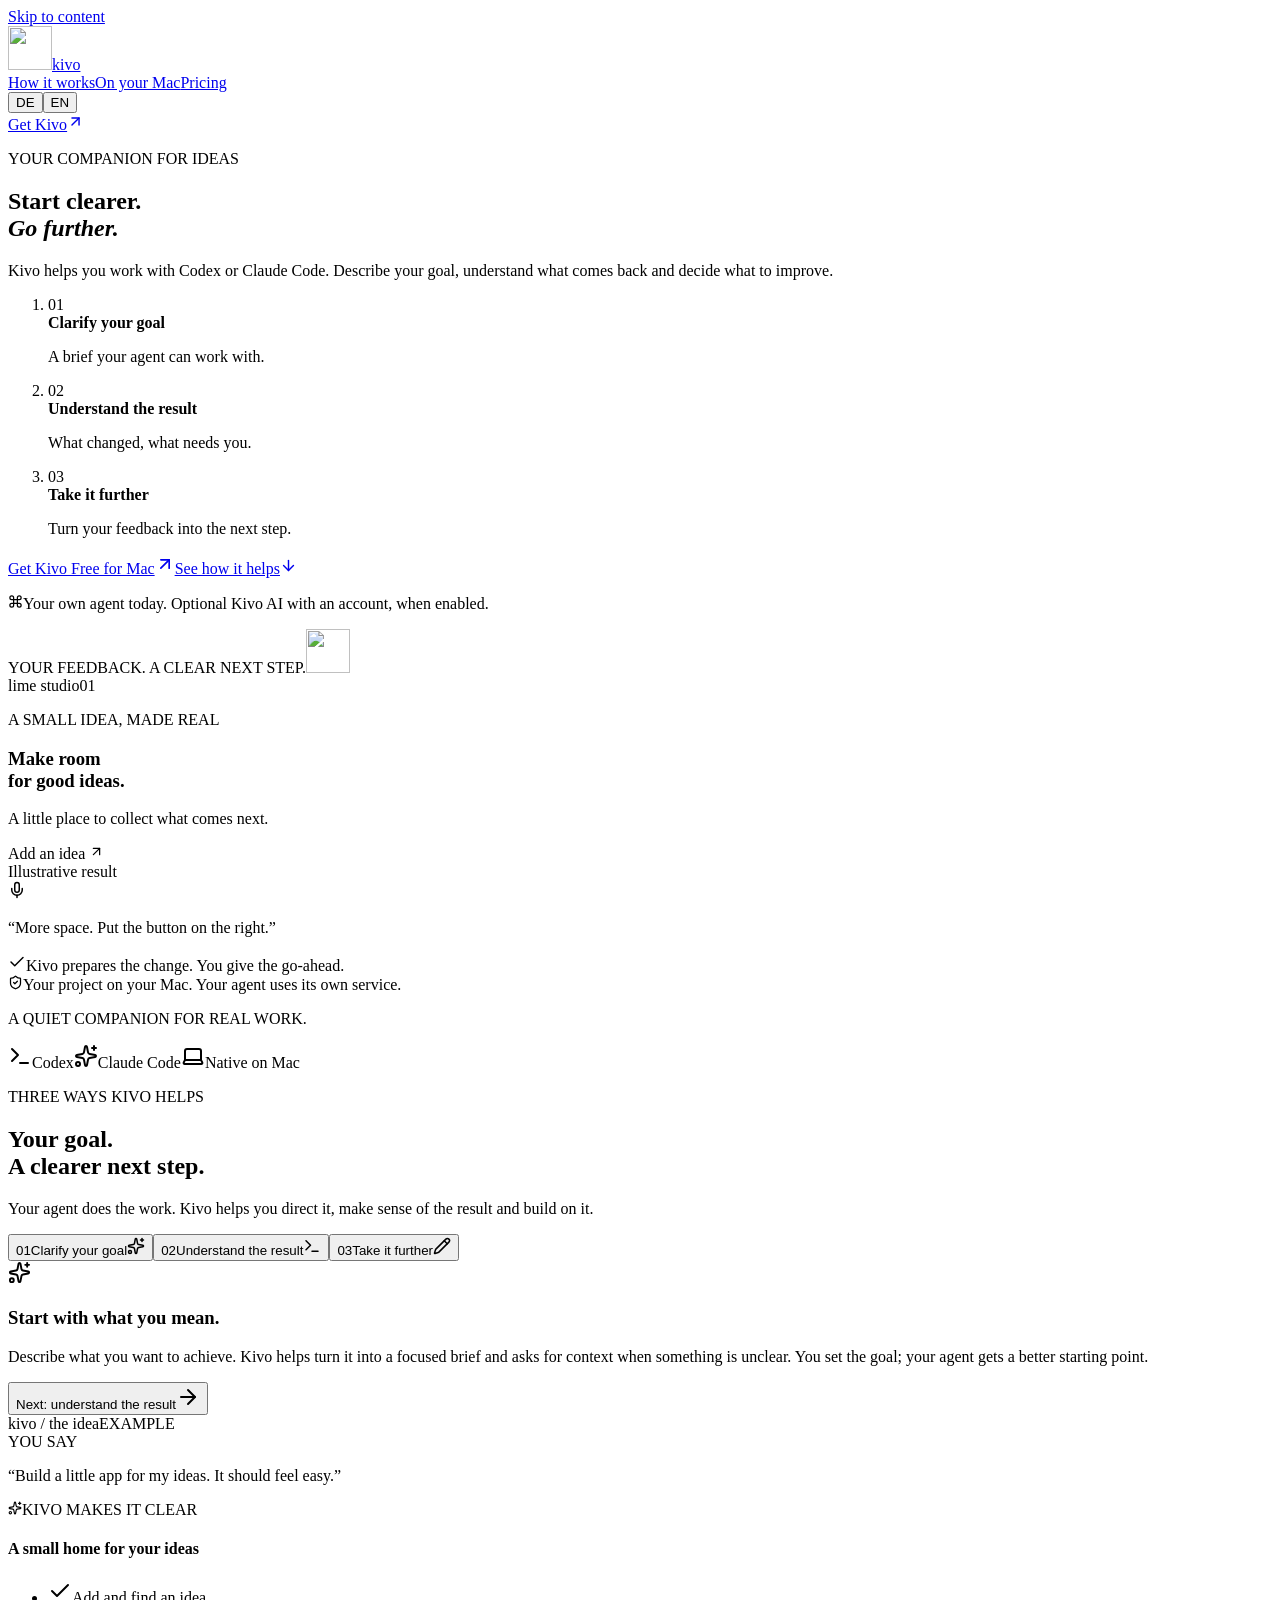
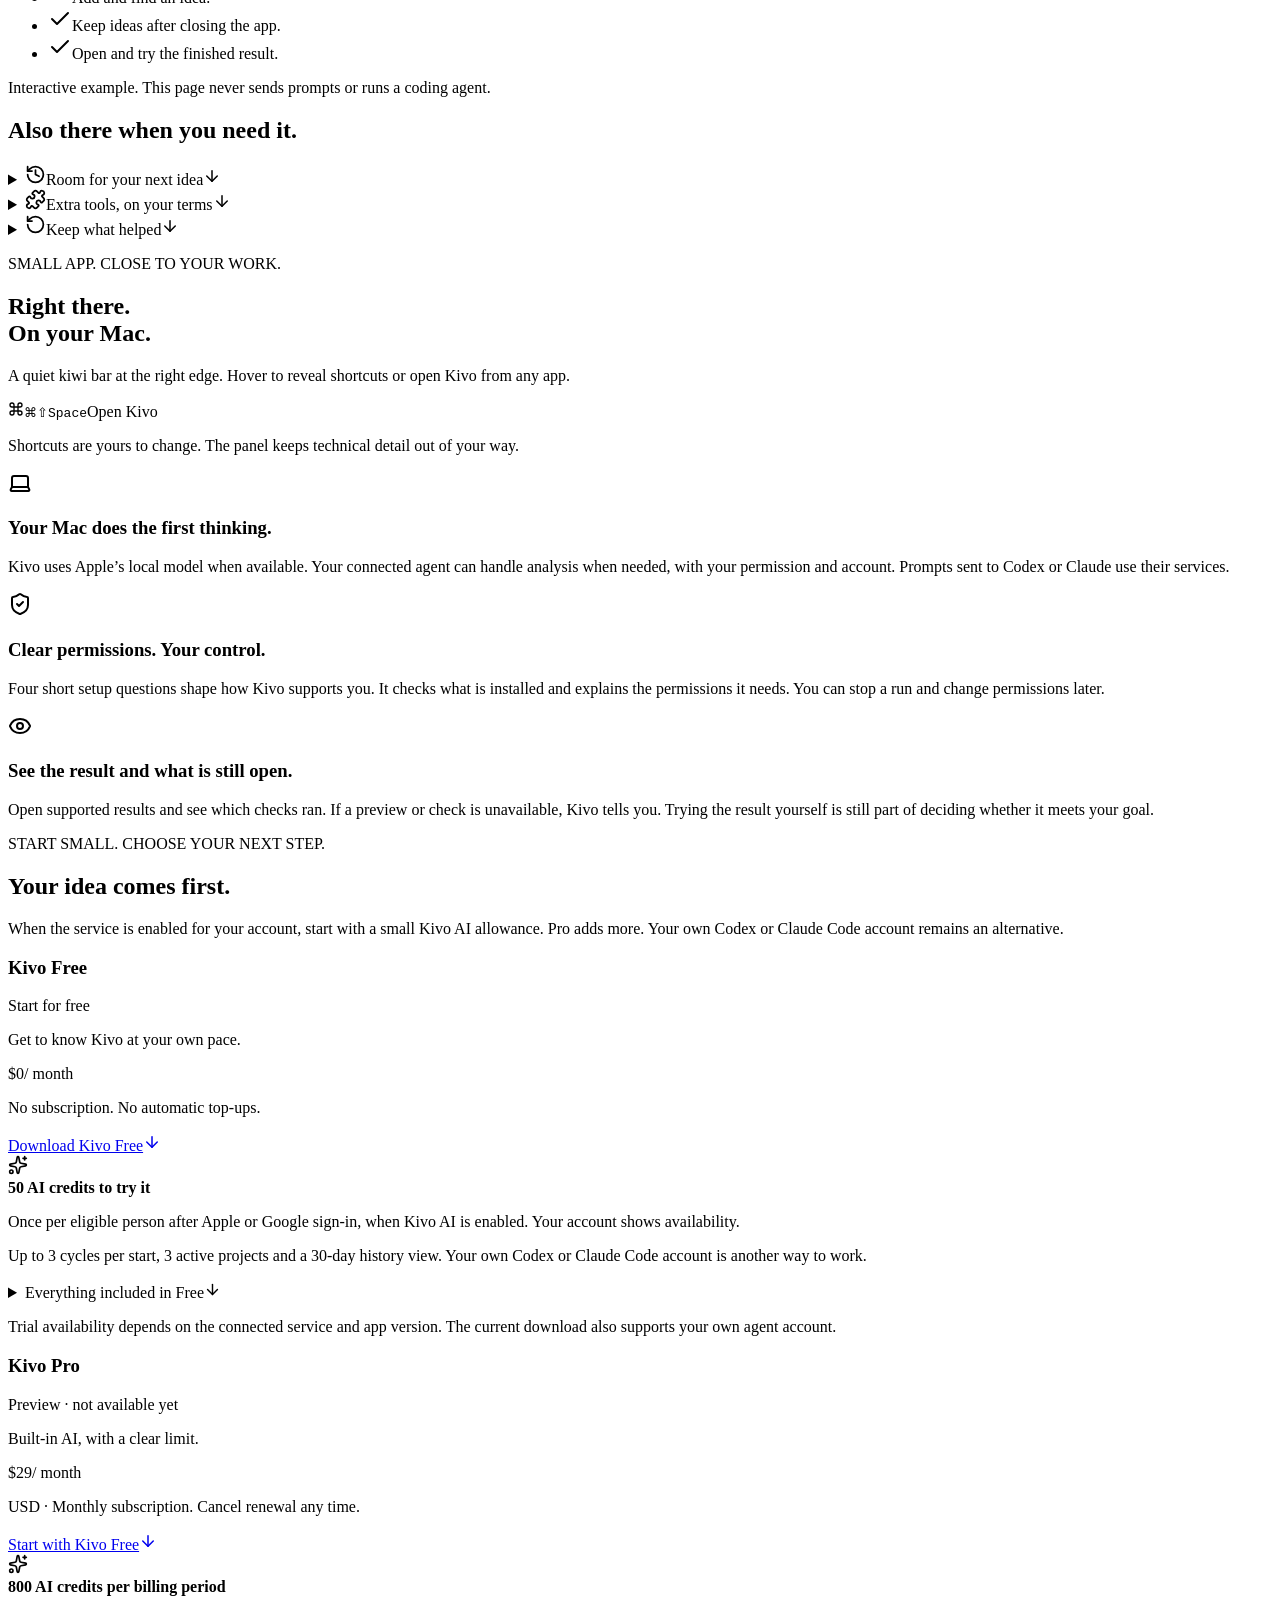
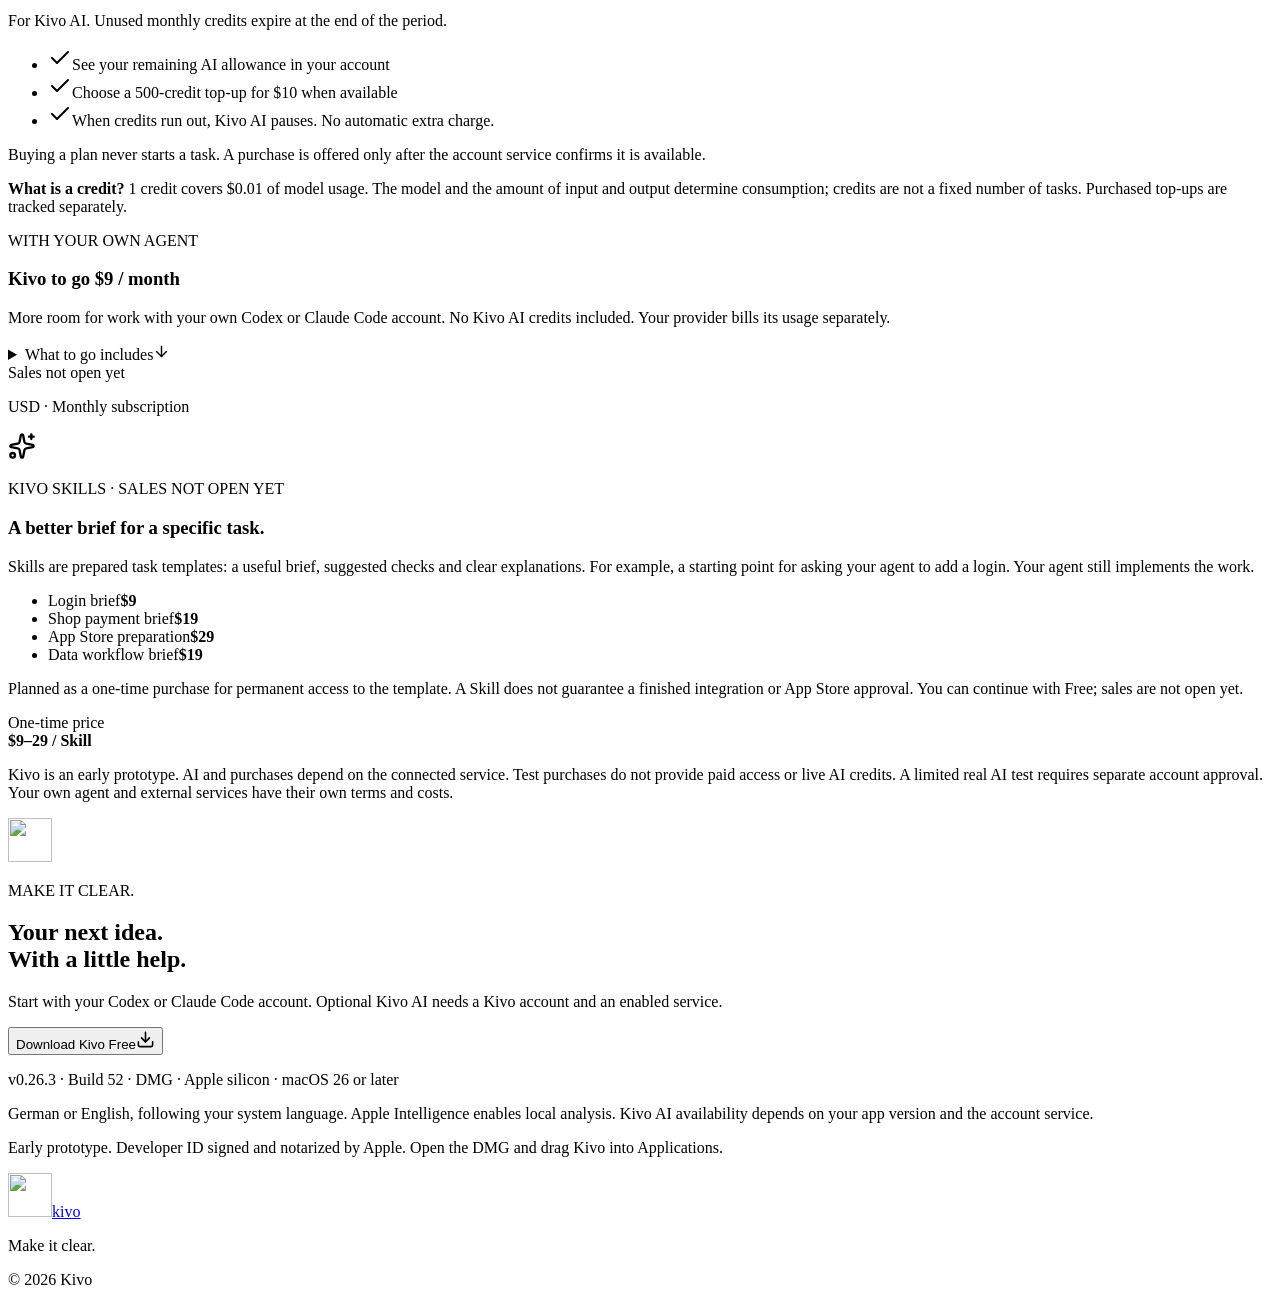
==== commit a414a159: "Publish notarized Kivo 0.26.3 with accepted-result archive fixes" ====
--- a/docs/index.html
+++ b/docs/index.html
@@ -1,4 +1,4 @@
-<!DOCTYPE html><html lang="en" data-locale="en"><head><meta charSet="utf-8"/><meta name="viewport" content="width=device-width, initial-scale=1"/><link rel="stylesheet" href="/_next/static/css/index.CU-r3nM0.css" data-rsc-css-href="/_next/static/css/index.CU-r3nM0.css" data-precedence="vite-rsc/importer-resources"/><link rel="modulepreload" fetchPriority="low" href="/_next/static/chunks/index-oR1dVmls.js"/><script src="/_next/static/chunks/rolldown-runtime-C60lm6uB.js" type="module" async=""></script><script src="/_next/static/chunks/framework-D_rUT4EX.js" type="module" async=""></script><link rel="modulepreload" href="/_next/static/chunks/layout-segment-context-DdvGRVFs.js" crossorigin=""/><link rel="modulepreload" href="/_next/static/chunks/page-BSe9Xz7K.js" crossorigin=""/><link rel="modulepreload" href="/_next/static/chunks/commerce-Dvx5_Bb0.js" crossorigin=""/><title>Kivo — Start clearer. Go further.</title><meta name="description" content="Your Mac companion for Codex and Claude Code. Clarify your goal, understand the result and improve it with focused feedback. Start with Kivo Free."/><link rel="icon" href="/favicon.svg"/><link rel="canonical" href="https://kivo.com.ai"/><script>(function(){var l=/^de(?:-|$)/i.test(navigator.language||'')?'de':'en';try{var s=localStorage.getItem('kivo-language');if(s==='de'||s==='en')l=s}catch(e){}document.documentElement.dataset.locale=l;document.documentElement.lang=l})();</script><style>html:not([data-locale="de"]) [data-copy-language="de"]{display:none}html[data-locale="de"] [data-copy-language="en"]{display:none}html[data-locale="de"] [data-copy-language="de"]{display:contents}</style><script>Object.assign(((self[Symbol.for("vinext.navigationRuntime")]??={bootstrap:{routeManifest:null},functions:{}}).bootstrap.rsc??={rsc:[]}),{params:{},nav:{"pathname":"/","searchParams":[]}})</script><link rel="modulepreload" href="/_next/static/chunks/index-oR1dVmls.js" />
+<!DOCTYPE html><html lang="en" data-locale="en"><head><meta charSet="utf-8"/><meta name="viewport" content="width=device-width, initial-scale=1"/><link rel="stylesheet" href="/_next/static/css/index.CU-r3nM0.css" data-rsc-css-href="/_next/static/css/index.CU-r3nM0.css" data-precedence="vite-rsc/importer-resources"/><link rel="modulepreload" fetchPriority="low" href="/_next/static/chunks/index-BZ3RjAp-.js"/><script src="/_next/static/chunks/rolldown-runtime-C60lm6uB.js" type="module" async=""></script><script src="/_next/static/chunks/framework-D_rUT4EX.js" type="module" async=""></script><link rel="modulepreload" href="/_next/static/chunks/layout-segment-context-N6Il2rX9.js" crossorigin=""/><link rel="modulepreload" href="/_next/static/chunks/page-kOmio4M0.js" crossorigin=""/><link rel="modulepreload" href="/_next/static/chunks/commerce-Dh_XILSF.js" crossorigin=""/><title>Kivo — Start clearer. Go further.</title><meta name="description" content="Your Mac companion for Codex and Claude Code. Clarify your goal, understand the result and improve it with focused feedback. Start with Kivo Free."/><link rel="icon" href="/favicon.svg"/><link rel="canonical" href="https://kivo.com.ai"/><script>(function(){var l=/^de(?:-|$)/i.test(navigator.language||'')?'de':'en';try{var s=localStorage.getItem('kivo-language');if(s==='de'||s==='en')l=s}catch(e){}document.documentElement.dataset.locale=l;document.documentElement.lang=l})();</script><style>html:not([data-locale="de"]) [data-copy-language="de"]{display:none}html[data-locale="de"] [data-copy-language="en"]{display:none}html[data-locale="de"] [data-copy-language="de"]{display:contents}</style><script>Object.assign(((self[Symbol.for("vinext.navigationRuntime")]??={bootstrap:{routeManifest:null},functions:{}}).bootstrap.rsc??={rsc:[]}),{params:{},nav:{"pathname":"/","searchParams":[]}})</script><link rel="modulepreload" href="/_next/static/chunks/index-BZ3RjAp-.js" />
 <link rel="preload" href="/_next/static/_vinext_fonts/geist-8ac0455e797f/geist-98bbbccb.woff2" as="font" type="font/woff2" crossorigin />
 <link rel="preload" href="/_next/static/_vinext_fonts/geist-mono-00e989178794/geist-mono-013b2f2f.woff2" as="font" type="font/woff2" crossorigin />
 <style data-vinext-fonts>/* cyrillic-ext */
@@ -128,4 +128,4 @@
 
 .__variable_geist_mono_1001rt9 { --font-geist-mono: 'Geist Mono', 'Geist Mono Fallback'; }
 </style>
-</head><body class="__variable_geist_19ysh9d __variable_geist_mono_1001rt9 antialiased"><a class="skip-link" href="#main"><span lang="en" data-copy-language="en">Skip to content</span><span lang="de" data-copy-language="de">Zum Inhalt</span></a><header class="site-header wrap"><a class="wordmark" href="#main" aria-label="Kivo"><img src="/favicon.svg" alt="" width="44" height="44" loading="lazy" decoding="async" class="kivo-mark " data-nimg="1"/><span>kivo</span></a><nav aria-label="Main navigation"><a href="#workflow"><span lang="en" data-copy-language="en">How it works</span><span lang="de" data-copy-language="de">So geht’s</span></a><a href="#local"><span lang="en" data-copy-language="en">On your Mac</span><span lang="de" data-copy-language="de">Auf deinem Mac</span></a><a href="#pricing"><span lang="en" data-copy-language="en">Pricing</span><span lang="de" data-copy-language="de">Preise</span></a></nav><div class="header-actions"><div class="locale-picker" aria-label="Language"><button type="button" data-locale="de" aria-pressed="false">DE</button><button type="button" data-locale="en" aria-pressed="true">EN</button></div><a class="nav-download" href="#download"><span lang="en" data-copy-language="en">Get Kivo</span><span lang="de" data-copy-language="de">Kivo laden</span><svg xmlns="http://www.w3.org/2000/svg" width="17" height="17" viewBox="0 0 24 24" fill="none" stroke="currentColor" stroke-width="2" stroke-linecap="round" stroke-linejoin="round" class="lucide lucide-arrow-up-right" aria-hidden="true"><path d="M7 7h10v10"></path><path d="M7 17 17 7"></path></svg></a></div></header><main id="main"><section class="hero wrap" aria-labelledby="hero-title"><div class="hero-copy"><p class="eyebrow"><span class="status-dot"></span><span lang="en" data-copy-language="en">YOUR COMPANION FOR IDEAS</span><span lang="de" data-copy-language="de">DEIN BEGLEITER FÜR IDEEN</span></p><h1 id="hero-title"><span lang="en" data-copy-language="en">Start clearer.<br/><em>Go further.</em></span><span lang="de" data-copy-language="de">Klarer starten.<br/><em>Mehr erreichen.</em></span></h1><p class="hero-description"><span lang="en" data-copy-language="en">Kivo helps you work with Codex or Claude Code. Describe your goal, understand what comes back and decide what to improve.</span><span lang="de" data-copy-language="de">Kivo macht die Arbeit mit Codex oder Claude Code zugänglich. Beschreibe dein Ziel, verstehe das Ergebnis und entscheide, was besser werden soll.</span></p><ol class="hero-benefits"><li><span class="benefit-number" aria-hidden="true">0<!-- -->1</span><div><strong><span lang="en" data-copy-language="en">Clarify your goal</span><span lang="de" data-copy-language="de">Ziel klären</span></strong><p><span lang="en" data-copy-language="en">A brief your agent can work with.</span><span lang="de" data-copy-language="de">Ein Auftrag, mit dem dein Agent arbeiten kann.</span></p></div></li><li><span class="benefit-number" aria-hidden="true">0<!-- -->2</span><div><strong><span lang="en" data-copy-language="en">Understand the result</span><span lang="de" data-copy-language="de">Ergebnis verstehen</span></strong><p><span lang="en" data-copy-language="en">What changed, what needs you.</span><span lang="de" data-copy-language="de">Was sich geändert hat und wo du gefragt bist.</span></p></div></li><li><span class="benefit-number" aria-hidden="true">0<!-- -->3</span><div><strong><span lang="en" data-copy-language="en">Take it further</span><span lang="de" data-copy-language="de">Gezielt verbessern</span></strong><p><span lang="en" data-copy-language="en">Turn your feedback into the next step.</span><span lang="de" data-copy-language="de">Aus deinem Feedback wird der nächste Schritt.</span></p></div></li></ol><div class="hero-actions"><a class="cta cta-dark" href="#download"><span lang="en" data-copy-language="en">Get Kivo Free for Mac</span><span lang="de" data-copy-language="de">Kivo Free für Mac laden</span><svg xmlns="http://www.w3.org/2000/svg" width="20" height="20" viewBox="0 0 24 24" fill="none" stroke="currentColor" stroke-width="2" stroke-linecap="round" stroke-linejoin="round" class="lucide lucide-arrow-up-right" aria-hidden="true"><path d="M7 7h10v10"></path><path d="M7 17 17 7"></path></svg></a><a class="text-link" href="#workflow"><span lang="en" data-copy-language="en">See how it helps</span><span lang="de" data-copy-language="de">So hilft dir Kivo</span><svg xmlns="http://www.w3.org/2000/svg" width="17" height="17" viewBox="0 0 24 24" fill="none" stroke="currentColor" stroke-width="2" stroke-linecap="round" stroke-linejoin="round" class="lucide lucide-arrow-down" aria-hidden="true"><path d="M12 5v14"></path><path d="m19 12-7 7-7-7"></path></svg></a></div><p class="hero-note"><svg xmlns="http://www.w3.org/2000/svg" width="15" height="15" viewBox="0 0 24 24" fill="none" stroke="currentColor" stroke-width="2" stroke-linecap="round" stroke-linejoin="round" class="lucide lucide-command" aria-hidden="true"><path d="M15 6v12a3 3 0 1 0 3-3H6a3 3 0 1 0 3 3V6a3 3 0 1 0-3 3h12a3 3 0 1 0-3-3"></path></svg><span lang="en" data-copy-language="en">Your own agent today. Optional Kivo AI with an account, when enabled.</span><span lang="de" data-copy-language="de">Heute mit deinem Agenten. Optional mit Kivo-KI und Konto, sobald freigeschaltet.</span></p></div><div class="hero-product hero-loop"><div class="product-caption"><span><span lang="en" data-copy-language="en">YOUR FEEDBACK. A CLEAR NEXT STEP.</span><span lang="de" data-copy-language="de">DEIN FEEDBACK. EIN KLARER NÄCHSTER SCHRITT.</span></span><img src="/favicon.svg" alt="" width="44" height="44" loading="lazy" decoding="async" class="kivo-mark " data-nimg="1"/></div><div class="hero-preview"><div class="mini-result mini-result-after"><div class="mini-result-top"><span>lime studio</span><span>01</span></div><p class="mini-result-label"><span lang="en" data-copy-language="en">A SMALL IDEA, MADE REAL</span><span lang="de" data-copy-language="de">EINE KLEINE IDEE WIRD ECHT</span></p><h3><span lang="en" data-copy-language="en">Make room<br/>for good ideas.</span><span lang="de" data-copy-language="de">Platz für<br/>gute Ideen.</span></h3><p><span lang="en" data-copy-language="en">A little place to collect what comes next.</span><span lang="de" data-copy-language="de">Ein kleiner Ort für alles, was als Nächstes kommt.</span></p><div class="mini-result-action"><span><span lang="en" data-copy-language="en">Add an idea</span><span lang="de" data-copy-language="de">Idee hinzufügen</span> <svg xmlns="http://www.w3.org/2000/svg" width="15" height="15" viewBox="0 0 24 24" fill="none" stroke="currentColor" stroke-width="2" stroke-linecap="round" stroke-linejoin="round" class="lucide lucide-arrow-up-right" aria-hidden="true"><path d="M7 7h10v10"></path><path d="M7 17 17 7"></path></svg></span></div></div><span class="result-version"><span lang="en" data-copy-language="en">Illustrative result</span><span lang="de" data-copy-language="de">Beispielergebnis</span></span></div><div class="feedback-bubble"><svg xmlns="http://www.w3.org/2000/svg" width="18" height="18" viewBox="0 0 24 24" fill="none" stroke="currentColor" stroke-width="2" stroke-linecap="round" stroke-linejoin="round" class="lucide lucide-mic" aria-hidden="true"><path d="M12 19v3"></path><path d="M19 10v2a7 7 0 0 1-14 0v-2"></path><rect x="9" y="2" width="6" height="13" rx="3"></rect></svg><p><span lang="en" data-copy-language="en">“More space. Put the button on the right.”</span><span lang="de" data-copy-language="de">„Mehr Platz. Den Button nach rechts.“</span></p></div><div class="confirmation-strip"><svg xmlns="http://www.w3.org/2000/svg" width="18" height="18" viewBox="0 0 24 24" fill="none" stroke="currentColor" stroke-width="2" stroke-linecap="round" stroke-linejoin="round" class="lucide lucide-check" aria-hidden="true"><path d="M20 6 9 17l-5-5"></path></svg><span><span lang="en" data-copy-language="en">Kivo prepares the change. You give the go-ahead.</span><span lang="de" data-copy-language="de">Kivo bereitet die Änderung vor. Du gibst den Start frei.</span></span></div><div class="product-footnote"><svg xmlns="http://www.w3.org/2000/svg" width="15" height="15" viewBox="0 0 24 24" fill="none" stroke="currentColor" stroke-width="2" stroke-linecap="round" stroke-linejoin="round" class="lucide lucide-shield-check" aria-hidden="true"><path d="M20 13c0 5-3.5 7.5-7.66 8.95a1 1 0 0 1-.67-.01C7.5 20.5 4 18 4 13V6a1 1 0 0 1 1-1c2 0 4.5-1.2 6.24-2.72a1.17 1.17 0 0 1 1.52 0C14.51 3.81 17 5 19 5a1 1 0 0 1 1 1z"></path><path d="m9 12 2 2 4-4"></path></svg><span lang="en" data-copy-language="en">Your project on your Mac. Your agent uses its own service.</span><span lang="de" data-copy-language="de">Dein Projekt auf deinem Mac. Dein Agent nutzt seinen Anbieter.</span></div></div></section><div class="compatibility wrap"><p><span lang="en" data-copy-language="en">A QUIET COMPANION FOR REAL WORK.</span><span lang="de" data-copy-language="de">EIN RUHIGER BEGLEITER FÜR ECHTE ARBEIT.</span></p><div><span><svg xmlns="http://www.w3.org/2000/svg" width="24" height="24" viewBox="0 0 24 24" fill="none" stroke="currentColor" stroke-width="2" stroke-linecap="round" stroke-linejoin="round" class="lucide lucide-terminal" aria-hidden="true"><path d="M12 19h8"></path><path d="m4 17 6-6-6-6"></path></svg>Codex</span><span><svg xmlns="http://www.w3.org/2000/svg" width="24" height="24" viewBox="0 0 24 24" fill="none" stroke="currentColor" stroke-width="2" stroke-linecap="round" stroke-linejoin="round" class="lucide lucide-sparkles" aria-hidden="true"><path d="M11.017 2.814a1 1 0 0 1 1.966 0l1.051 5.558a2 2 0 0 0 1.594 1.594l5.558 1.051a1 1 0 0 1 0 1.966l-5.558 1.051a2 2 0 0 0-1.594 1.594l-1.051 5.558a1 1 0 0 1-1.966 0l-1.051-5.558a2 2 0 0 0-1.594-1.594l-5.558-1.051a1 1 0 0 1 0-1.966l5.558-1.051a2 2 0 0 0 1.594-1.594z"></path><path d="M20 2v4"></path><path d="M22 4h-4"></path><circle cx="4" cy="20" r="2"></circle></svg>Claude Code</span><span class="native-label"><svg xmlns="http://www.w3.org/2000/svg" width="24" height="24" viewBox="0 0 24 24" fill="none" stroke="currentColor" stroke-width="2" stroke-linecap="round" stroke-linejoin="round" class="lucide lucide-laptop" aria-hidden="true"><path d="M18 5a2 2 0 0 1 2 2v8.526a2 2 0 0 0 .212.897l1.068 2.127a1 1 0 0 1-.9 1.45H3.62a1 1 0 0 1-.9-1.45l1.068-2.127A2 2 0 0 0 4 15.526V7a2 2 0 0 1 2-2z"></path><path d="M20.054 15.987H3.946"></path></svg><span lang="en" data-copy-language="en">Native on Mac</span><span lang="de" data-copy-language="de">Nativ auf dem Mac</span></span></div></div><section id="workflow" class="workflow-section" aria-labelledby="workflow-title"><div class="wrap"><div class="section-heading"><div><p class="eyebrow"><span lang="en" data-copy-language="en">THREE WAYS KIVO HELPS</span><span lang="de" data-copy-language="de">DREI DINGE, BEI DENEN KIVO HILFT</span></p><h2 id="workflow-title"><span lang="en" data-copy-language="en">Your goal.<br/>A clearer next step.</span><span lang="de" data-copy-language="de">Dein Ziel.<br/>Ein klarer nächster Schritt.</span></h2></div><p><span lang="en" data-copy-language="en">Your agent does the work. Kivo helps you direct it, make sense of the result and build on it.</span><span lang="de" data-copy-language="de">Dein Agent setzt um. Kivo hilft dir, ihn anzuleiten, das Ergebnis einzuordnen und darauf aufzubauen.</span></p></div><div data-orientation="horizontal" data-activation-direction="none" data-slot="tabs" class="group/tabs flex gap-2 data-horizontal:flex-col workflow-tabs"><div data-orientation="horizontal" data-activation-direction="none" role="tablist" data-slot="tabs-list" data-variant="default" aria-label="Explore the Kivo workflow" class="group/tabs-list inline-flex w-fit items-center justify-center rounded-lg p-[3px] text-muted-foreground group-data-horizontal/tabs:h-8 group-data-vertical/tabs:h-fit group-data-vertical/tabs:flex-col data-[variant=line]:rounded-none bg-muted workflow-steps"><button type="button" data-active="" data-orientation="horizontal" data-activation-direction="none" aria-disabled="false" tabindex="-1" role="tab" aria-selected="true" id="base-ui-_R_16dmi_" data-composite-item-active="" data-slot="tabs-trigger" class="relative inline-flex h-[calc(100%-1px)] flex-1 items-center justify-center gap-1.5 rounded-md border border-transparent px-1.5 py-0.5 text-sm font-medium whitespace-nowrap text-foreground/60 transition-all group-data-vertical/tabs:w-full group-data-vertical/tabs:justify-start hover:text-foreground focus-visible:border-ring focus-visible:ring-[3px] focus-visible:ring-ring/50 focus-visible:outline-1 focus-visible:outline-ring disabled:pointer-events-none disabled:opacity-50 has-data-[icon=inline-end]:pr-1 has-data-[icon=inline-start]:pl-1 aria-disabled:pointer-events-none aria-disabled:opacity-50 dark:text-muted-foreground dark:hover:text-foreground group-data-[variant=default]/tabs-list:data-active:shadow-sm group-data-[variant=line]/tabs-list:data-active:shadow-none [&amp;_svg]:pointer-events-none [&amp;_svg]:shrink-0 [&amp;_svg:not([class*=&#x27;size-&#x27;])]:size-4 group-data-[variant=line]/tabs-list:bg-transparent group-data-[variant=line]/tabs-list:data-active:bg-transparent dark:group-data-[variant=line]/tabs-list:data-active:border-transparent dark:group-data-[variant=line]/tabs-list:data-active:bg-transparent data-active:bg-background data-active:text-foreground dark:data-active:border-input dark:data-active:bg-input/30 dark:data-active:text-foreground after:absolute after:bg-foreground after:opacity-0 after:transition-opacity group-data-horizontal/tabs:after:inset-x-0 group-data-horizontal/tabs:after:bottom-[-5px] group-data-horizontal/tabs:after:h-0.5 group-data-vertical/tabs:after:inset-y-0 group-data-vertical/tabs:after:-right-1 group-data-vertical/tabs:after:w-0.5 group-data-[variant=line]/tabs-list:data-active:after:opacity-100 workflow-step"><span class="step-number">0<!-- -->1</span><span><span lang="en" data-copy-language="en">Clarify your goal</span><span lang="de" data-copy-language="de">Ziel klären</span></span><svg xmlns="http://www.w3.org/2000/svg" width="18" height="18" viewBox="0 0 24 24" fill="none" stroke="currentColor" stroke-width="2" stroke-linecap="round" stroke-linejoin="round" class="lucide lucide-sparkles" aria-hidden="true"><path d="M11.017 2.814a1 1 0 0 1 1.966 0l1.051 5.558a2 2 0 0 0 1.594 1.594l5.558 1.051a1 1 0 0 1 0 1.966l-5.558 1.051a2 2 0 0 0-1.594 1.594l-1.051 5.558a1 1 0 0 1-1.966 0l-1.051-5.558a2 2 0 0 0-1.594-1.594l-5.558-1.051a1 1 0 0 1 0-1.966l5.558-1.051a2 2 0 0 0 1.594-1.594z"></path><path d="M20 2v4"></path><path d="M22 4h-4"></path><circle cx="4" cy="20" r="2"></circle></svg></button><button type="button" data-orientation="horizontal" data-activation-direction="none" aria-disabled="false" tabindex="-1" role="tab" aria-selected="false" id="base-ui-_R_26dmi_" data-slot="tabs-trigger" class="relative inline-flex h-[calc(100%-1px)] flex-1 items-center justify-center gap-1.5 rounded-md border border-transparent px-1.5 py-0.5 text-sm font-medium whitespace-nowrap text-foreground/60 transition-all group-data-vertical/tabs:w-full group-data-vertical/tabs:justify-start hover:text-foreground focus-visible:border-ring focus-visible:ring-[3px] focus-visible:ring-ring/50 focus-visible:outline-1 focus-visible:outline-ring disabled:pointer-events-none disabled:opacity-50 has-data-[icon=inline-end]:pr-1 has-data-[icon=inline-start]:pl-1 aria-disabled:pointer-events-none aria-disabled:opacity-50 dark:text-muted-foreground dark:hover:text-foreground group-data-[variant=default]/tabs-list:data-active:shadow-sm group-data-[variant=line]/tabs-list:data-active:shadow-none [&amp;_svg]:pointer-events-none [&amp;_svg]:shrink-0 [&amp;_svg:not([class*=&#x27;size-&#x27;])]:size-4 group-data-[variant=line]/tabs-list:bg-transparent group-data-[variant=line]/tabs-list:data-active:bg-transparent dark:group-data-[variant=line]/tabs-list:data-active:border-transparent dark:group-data-[variant=line]/tabs-list:data-active:bg-transparent data-active:bg-background data-active:text-foreground dark:data-active:border-input dark:data-active:bg-input/30 dark:data-active:text-foreground after:absolute after:bg-foreground after:opacity-0 after:transition-opacity group-data-horizontal/tabs:after:inset-x-0 group-data-horizontal/tabs:after:bottom-[-5px] group-data-horizontal/tabs:after:h-0.5 group-data-vertical/tabs:after:inset-y-0 group-data-vertical/tabs:after:-right-1 group-data-vertical/tabs:after:w-0.5 group-data-[variant=line]/tabs-list:data-active:after:opacity-100 workflow-step"><span class="step-number">0<!-- -->2</span><span><span lang="en" data-copy-language="en">Understand the result</span><span lang="de" data-copy-language="de">Ergebnis verstehen</span></span><svg xmlns="http://www.w3.org/2000/svg" width="18" height="18" viewBox="0 0 24 24" fill="none" stroke="currentColor" stroke-width="2" stroke-linecap="round" stroke-linejoin="round" class="lucide lucide-terminal" aria-hidden="true"><path d="M12 19h8"></path><path d="m4 17 6-6-6-6"></path></svg></button><button type="button" data-orientation="horizontal" data-activation-direction="none" aria-disabled="false" tabindex="-1" role="tab" aria-selected="false" id="base-ui-_R_36dmi_" data-slot="tabs-trigger" class="relative inline-flex h-[calc(100%-1px)] flex-1 items-center justify-center gap-1.5 rounded-md border border-transparent px-1.5 py-0.5 text-sm font-medium whitespace-nowrap text-foreground/60 transition-all group-data-vertical/tabs:w-full group-data-vertical/tabs:justify-start hover:text-foreground focus-visible:border-ring focus-visible:ring-[3px] focus-visible:ring-ring/50 focus-visible:outline-1 focus-visible:outline-ring disabled:pointer-events-none disabled:opacity-50 has-data-[icon=inline-end]:pr-1 has-data-[icon=inline-start]:pl-1 aria-disabled:pointer-events-none aria-disabled:opacity-50 dark:text-muted-foreground dark:hover:text-foreground group-data-[variant=default]/tabs-list:data-active:shadow-sm group-data-[variant=line]/tabs-list:data-active:shadow-none [&amp;_svg]:pointer-events-none [&amp;_svg]:shrink-0 [&amp;_svg:not([class*=&#x27;size-&#x27;])]:size-4 group-data-[variant=line]/tabs-list:bg-transparent group-data-[variant=line]/tabs-list:data-active:bg-transparent dark:group-data-[variant=line]/tabs-list:data-active:border-transparent dark:group-data-[variant=line]/tabs-list:data-active:bg-transparent data-active:bg-background data-active:text-foreground dark:data-active:border-input dark:data-active:bg-input/30 dark:data-active:text-foreground after:absolute after:bg-foreground after:opacity-0 after:transition-opacity group-data-horizontal/tabs:after:inset-x-0 group-data-horizontal/tabs:after:bottom-[-5px] group-data-horizontal/tabs:after:h-0.5 group-data-vertical/tabs:after:inset-y-0 group-data-vertical/tabs:after:-right-1 group-data-vertical/tabs:after:w-0.5 group-data-[variant=line]/tabs-list:data-active:after:opacity-100 workflow-step"><span class="step-number">0<!-- -->3</span><span><span lang="en" data-copy-language="en">Take it further</span><span lang="de" data-copy-language="de">Gezielt verbessern</span></span><svg xmlns="http://www.w3.org/2000/svg" width="18" height="18" viewBox="0 0 24 24" fill="none" stroke="currentColor" stroke-width="2" stroke-linecap="round" stroke-linejoin="round" class="lucide lucide-pencil" aria-hidden="true"><path d="M21.174 6.812a1 1 0 0 0-3.986-3.987L3.842 16.174a2 2 0 0 0-.5.83l-1.321 4.352a.5.5 0 0 0 .623.622l4.353-1.32a2 2 0 0 0 .83-.497z"></path><path d="m15 5 4 4"></path></svg></button></div><div data-orientation="horizontal" data-activation-direction="none" id="base-ui-_R_admi_" role="tabpanel" tabindex="0" data-index="-1" data-slot="tabs-content" class="flex-1 text-sm outline-none workflow-panel"><div class="panel-copy"><span class="small-icon"><svg xmlns="http://www.w3.org/2000/svg" width="23" height="23" viewBox="0 0 24 24" fill="none" stroke="currentColor" stroke-width="2" stroke-linecap="round" stroke-linejoin="round" class="lucide lucide-sparkles" aria-hidden="true"><path d="M11.017 2.814a1 1 0 0 1 1.966 0l1.051 5.558a2 2 0 0 0 1.594 1.594l5.558 1.051a1 1 0 0 1 0 1.966l-5.558 1.051a2 2 0 0 0-1.594 1.594l-1.051 5.558a1 1 0 0 1-1.966 0l-1.051-5.558a2 2 0 0 0-1.594-1.594l-5.558-1.051a1 1 0 0 1 0-1.966l5.558-1.051a2 2 0 0 0 1.594-1.594z"></path><path d="M20 2v4"></path><path d="M22 4h-4"></path><circle cx="4" cy="20" r="2"></circle></svg></span><h3><span lang="en" data-copy-language="en">Start with what you mean.</span><span lang="de" data-copy-language="de">Sag, worauf es dir ankommt.</span></h3><p><span lang="en" data-copy-language="en">Describe what you want to achieve. Kivo helps turn it into a focused brief and asks for context when something is unclear. You set the goal; your agent gets a better starting point.</span><span lang="de" data-copy-language="de">Beschreibe, was du erreichen möchtest. Kivo hilft, daraus einen klaren Auftrag zu machen, und fragt nach Kontext, wenn etwas unklar ist. Du setzt das Ziel; dein Agent bekommt eine bessere Grundlage.</span></p><button type="button" tabindex="0" data-slot="button" class="group/button inline-flex shrink-0 items-center justify-center rounded-lg border border-transparent bg-clip-padding text-sm font-medium whitespace-nowrap transition-all outline-none select-none focus-visible:border-ring focus-visible:ring-3 focus-visible:ring-ring/50 active:not-aria-[haspopup]:translate-y-px disabled:pointer-events-none disabled:opacity-50 aria-invalid:border-destructive aria-invalid:ring-3 aria-invalid:ring-destructive/20 dark:aria-invalid:border-destructive/50 dark:aria-invalid:ring-destructive/40 [&amp;_svg]:pointer-events-none [&amp;_svg]:shrink-0 [&amp;_svg:not([class*=&#x27;size-&#x27;])]:size-4 hover:bg-muted hover:text-foreground aria-expanded:bg-muted aria-expanded:text-foreground dark:hover:bg-muted/50 h-8 gap-1.5 px-2.5 has-data-[icon=inline-end]:pr-2 has-data-[icon=inline-start]:pl-2 next-step"><span lang="en" data-copy-language="en">Next: understand the result</span><span lang="de" data-copy-language="de">Weiter: das Ergebnis verstehen</span><svg xmlns="http://www.w3.org/2000/svg" width="24" height="24" viewBox="0 0 24 24" fill="none" stroke="currentColor" stroke-width="2" stroke-linecap="round" stroke-linejoin="round" class="lucide lucide-arrow-right" aria-hidden="true"><path d="M5 12h14"></path><path d="m12 5 7 7-7 7"></path></svg></button></div><div class="example-surface"><div class="example-toolbar"><span class="window-dots" aria-hidden="true"><i></i><i></i><i></i></span><span>kivo / <span lang="en" data-copy-language="en">the idea</span><span lang="de" data-copy-language="de">die Idee</span></span><span><span lang="en" data-copy-language="en">EXAMPLE</span><span lang="de" data-copy-language="de">BEISPIEL</span></span></div><div class="example-body"><div class="input-example"><span class="mini-label"><span lang="en" data-copy-language="en">YOU SAY</span><span lang="de" data-copy-language="de">DU SAGST</span></span><p><span lang="en" data-copy-language="en">“Build a little app for my ideas. It should feel easy.”</span><span lang="de" data-copy-language="de">„Bau mir eine kleine App für meine Ideen. Sie soll sich einfach anfühlen.“</span></p></div><div class="output-example"><span class="mini-label"><svg xmlns="http://www.w3.org/2000/svg" width="14" height="14" viewBox="0 0 24 24" fill="none" stroke="currentColor" stroke-width="2" stroke-linecap="round" stroke-linejoin="round" class="lucide lucide-sparkles" aria-hidden="true"><path d="M11.017 2.814a1 1 0 0 1 1.966 0l1.051 5.558a2 2 0 0 0 1.594 1.594l5.558 1.051a1 1 0 0 1 0 1.966l-5.558 1.051a2 2 0 0 0-1.594 1.594l-1.051 5.558a1 1 0 0 1-1.966 0l-1.051-5.558a2 2 0 0 0-1.594-1.594l-5.558-1.051a1 1 0 0 1 0-1.966l5.558-1.051a2 2 0 0 0 1.594-1.594z"></path><path d="M20 2v4"></path><path d="M22 4h-4"></path><circle cx="4" cy="20" r="2"></circle></svg><span lang="en" data-copy-language="en">KIVO MAKES IT CLEAR</span><span lang="de" data-copy-language="de">KIVO MACHT ES KLAR</span></span><h4><span lang="en" data-copy-language="en">A small home for your ideas</span><span lang="de" data-copy-language="de">Ein kleiner Ort für deine Ideen</span></h4><ul><li><svg xmlns="http://www.w3.org/2000/svg" width="24" height="24" viewBox="0 0 24 24" fill="none" stroke="currentColor" stroke-width="2" stroke-linecap="round" stroke-linejoin="round" class="lucide lucide-check" aria-hidden="true"><path d="M20 6 9 17l-5-5"></path></svg><span lang="en" data-copy-language="en">Add and find an idea.</span><span lang="de" data-copy-language="de">Eine Idee hinzufügen und wiederfinden.</span></li><li><svg xmlns="http://www.w3.org/2000/svg" width="24" height="24" viewBox="0 0 24 24" fill="none" stroke="currentColor" stroke-width="2" stroke-linecap="round" stroke-linejoin="round" class="lucide lucide-check" aria-hidden="true"><path d="M20 6 9 17l-5-5"></path></svg><span lang="en" data-copy-language="en">Keep ideas after closing the app.</span><span lang="de" data-copy-language="de">Ideen bleiben nach dem Schließen erhalten.</span></li><li><svg xmlns="http://www.w3.org/2000/svg" width="24" height="24" viewBox="0 0 24 24" fill="none" stroke="currentColor" stroke-width="2" stroke-linecap="round" stroke-linejoin="round" class="lucide lucide-check" aria-hidden="true"><path d="M20 6 9 17l-5-5"></path></svg><span lang="en" data-copy-language="en">Open and try the finished result.</span><span lang="de" data-copy-language="de">Das fertige Ergebnis öffnen und ausprobieren.</span></li></ul></div></div></div></div></div><p class="demo-caption"><span lang="en" data-copy-language="en">Interactive example. This page never sends prompts or runs a coding agent.</span><span lang="de" data-copy-language="de">Interaktives Beispiel. Diese Seite sendet keine Prompts und startet keinen Agenten.</span></p></div></section><section class="support-section wrap" aria-labelledby="features-title"><h2 id="features-title"><span lang="en" data-copy-language="en">Also there when you need it.</span><span lang="de" data-copy-language="de">Auch dabei, wenn du es brauchst.</span></h2><div class="support-details"><details><summary><svg xmlns="http://www.w3.org/2000/svg" width="21" height="21" viewBox="0 0 24 24" fill="none" stroke="currentColor" stroke-width="2" stroke-linecap="round" stroke-linejoin="round" class="lucide lucide-rotate-ccw-clock" aria-hidden="true"><path d="M3 12a9 9 0 1 0 9-9 9.75 9.75 0 0 0-6.74 2.74L3 8"></path><path d="M3 3v5h5"></path><path d="M12 7v5l4 2"></path></svg><span><span lang="en" data-copy-language="en">Room for your next idea</span><span lang="de" data-copy-language="de">Platz für deine nächste Idee</span></span><svg xmlns="http://www.w3.org/2000/svg" width="18" height="18" viewBox="0 0 24 24" fill="none" stroke="currentColor" stroke-width="2" stroke-linecap="round" stroke-linejoin="round" class="lucide lucide-arrow-down" aria-hidden="true"><path d="M12 5v14"></path><path d="m19 12-7 7-7-7"></path></svg></summary><p><span lang="en" data-copy-language="en">Prepare another task while your agent works. Revisit earlier results, restart a task or give it a folder of its own. Queued tasks run one at a time.</span><span lang="de" data-copy-language="de">Bereite einen weiteren Auftrag vor, während dein Agent arbeitet. Sieh frühere Ergebnisse an, starte einen Auftrag erneut oder gib ihm einen eigenen Ordner. Die Warteschlange läuft Auftrag für Auftrag.</span></p></details><details><summary><svg xmlns="http://www.w3.org/2000/svg" width="21" height="21" viewBox="0 0 24 24" fill="none" stroke="currentColor" stroke-width="2" stroke-linecap="round" stroke-linejoin="round" class="lucide lucide-puzzle" aria-hidden="true"><path d="M15.39 4.39a1 1 0 0 0 1.68-.474 2.5 2.5 0 1 1 3.014 3.015 1 1 0 0 0-.474 1.68l1.683 1.682a2.414 2.414 0 0 1 0 3.414L19.61 15.39a1 1 0 0 1-1.68-.474 2.5 2.5 0 1 0-3.014 3.015 1 1 0 0 1 .474 1.68l-1.683 1.682a2.414 2.414 0 0 1-3.414 0L8.61 19.61a1 1 0 0 0-1.68.474 2.5 2.5 0 1 1-3.014-3.015 1 1 0 0 0 .474-1.68l-1.683-1.682a2.414 2.414 0 0 1 0-3.414L4.39 8.61a1 1 0 0 1 1.68.474 2.5 2.5 0 1 0 3.014-3.015 1 1 0 0 1-.474-1.68l1.683-1.682a2.414 2.414 0 0 1 3.414 0z"></path></svg><span><span lang="en" data-copy-language="en">Extra tools, on your terms</span><span lang="de" data-copy-language="de">Weitere Werkzeuge, nach deinen Regeln</span></span><svg xmlns="http://www.w3.org/2000/svg" width="18" height="18" viewBox="0 0 24 24" fill="none" stroke="currentColor" stroke-width="2" stroke-linecap="round" stroke-linejoin="round" class="lucide lucide-arrow-down" aria-hidden="true"><path d="M12 5v14"></path><path d="m19 12-7 7-7-7"></path></svg></summary><p><span lang="en" data-copy-language="en">Connect supported MCP services. Allow, ask or block each tool and set call limits per task. Kivo asks before exceeding a limit. The service sets its own prices; a call limit is not a spending limit.</span><span lang="de" data-copy-language="de">Verbinde unterstützte MCP-Dienste. Erlaube einzelne Werkzeuge, lass nachfragen oder sperre sie und begrenze ihre Aufrufe pro Auftrag. Vor weiteren Aufrufen fragt Kivo. Die Preise bestimmt der Dienst; eine Aufrufgrenze ist kein Kostenlimit.</span></p></details><details><summary><svg xmlns="http://www.w3.org/2000/svg" width="21" height="21" viewBox="0 0 24 24" fill="none" stroke="currentColor" stroke-width="2" stroke-linecap="round" stroke-linejoin="round" class="lucide lucide-rotate-ccw" aria-hidden="true"><path d="M3 12a9 9 0 1 0 9-9 9.75 9.75 0 0 0-6.74 2.74L3 8"></path><path d="M3 3v5h5"></path></svg><span><span lang="en" data-copy-language="en">Keep what helped</span><span lang="de" data-copy-language="de">Behalten, was geholfen hat</span></span><svg xmlns="http://www.w3.org/2000/svg" width="18" height="18" viewBox="0 0 24 24" fill="none" stroke="currentColor" stroke-width="2" stroke-linecap="round" stroke-linejoin="round" class="lucide lucide-arrow-down" aria-hidden="true"><path d="M12 5v14"></path><path d="m19 12-7 7-7-7"></path></svg></summary><p><span lang="en" data-copy-language="en">Accept a result to save that version. Kivo can remember useful preferences for the project. You can review and remove memories, and find earlier work in your task history.</span><span lang="de" data-copy-language="de">Akzeptiere ein Ergebnis, um diesen Stand abzulegen. Kivo kann hilfreiche Wünsche für das Projekt merken. Du kannst Erinnerungen prüfen und löschen und frühere Arbeit im Verlauf wiederfinden.</span></p></details></div></section><section id="local" class="local-section wrap" aria-labelledby="local-title"><div class="local-heading"><p class="eyebrow"><span lang="en" data-copy-language="en">SMALL APP. CLOSE TO YOUR WORK.</span><span lang="de" data-copy-language="de">KLEINE APP. NAH AN DEINER ARBEIT.</span></p><h2 id="local-title"><span lang="en" data-copy-language="en">Right there.<br/>On your Mac.</span><span lang="de" data-copy-language="de">Direkt da.<br/>Auf deinem Mac.</span></h2><p><span lang="en" data-copy-language="en">A quiet kiwi bar at the right edge. Hover to reveal shortcuts or open Kivo from any app.</span><span lang="de" data-copy-language="de">Eine ruhige Kiwi-Leiste am rechten Rand. Fahre darüber, um die Kürzel zu sehen, oder öffne Kivo aus jeder App.</span></p><div class="shortcut-example"><svg xmlns="http://www.w3.org/2000/svg" width="16" height="16" viewBox="0 0 24 24" fill="none" stroke="currentColor" stroke-width="2" stroke-linecap="round" stroke-linejoin="round" class="lucide lucide-command" aria-hidden="true"><path d="M15 6v12a3 3 0 1 0 3-3H6a3 3 0 1 0 3 3V6a3 3 0 1 0-3 3h12a3 3 0 1 0-3-3"></path></svg><kbd>⌘</kbd><kbd>⇧</kbd><kbd><span lang="en" data-copy-language="en">Space</span><span lang="de" data-copy-language="de">Leertaste</span></kbd><span><span lang="en" data-copy-language="en">Open Kivo</span><span lang="de" data-copy-language="de">Kivo öffnen</span></span></div><p class="shortcut-note"><span lang="en" data-copy-language="en">Shortcuts are yours to change. The panel keeps technical detail out of your way.</span><span lang="de" data-copy-language="de">Die Kürzel kannst du ändern. Technische Details bleiben im Panel im Hintergrund.</span></p></div><div class="local-details"><article><svg xmlns="http://www.w3.org/2000/svg" width="24" height="24" viewBox="0 0 24 24" fill="none" stroke="currentColor" stroke-width="2" stroke-linecap="round" stroke-linejoin="round" class="lucide lucide-laptop" aria-hidden="true"><path d="M18 5a2 2 0 0 1 2 2v8.526a2 2 0 0 0 .212.897l1.068 2.127a1 1 0 0 1-.9 1.45H3.62a1 1 0 0 1-.9-1.45l1.068-2.127A2 2 0 0 0 4 15.526V7a2 2 0 0 1 2-2z"></path><path d="M20.054 15.987H3.946"></path></svg><div><h3><span lang="en" data-copy-language="en">Your Mac does the first thinking.</span><span lang="de" data-copy-language="de">Dein Mac denkt zuerst mit.</span></h3><p><span lang="en" data-copy-language="en">Kivo uses Apple’s local model when available. Your connected agent can handle analysis when needed, with your permission and account. Prompts sent to Codex or Claude use their services.</span><span lang="de" data-copy-language="de">Kivo nutzt Apples lokales Modell, wenn es verfügbar ist. Bei Bedarf kann dein verbundener Agent die Analyse übernehmen – mit deiner Freigabe und deinem Konto. Prompts an Codex oder Claude nutzen deren Dienste.</span></p></div></article><article><svg xmlns="http://www.w3.org/2000/svg" width="24" height="24" viewBox="0 0 24 24" fill="none" stroke="currentColor" stroke-width="2" stroke-linecap="round" stroke-linejoin="round" class="lucide lucide-shield-check" aria-hidden="true"><path d="M20 13c0 5-3.5 7.5-7.66 8.95a1 1 0 0 1-.67-.01C7.5 20.5 4 18 4 13V6a1 1 0 0 1 1-1c2 0 4.5-1.2 6.24-2.72a1.17 1.17 0 0 1 1.52 0C14.51 3.81 17 5 19 5a1 1 0 0 1 1 1z"></path><path d="m9 12 2 2 4-4"></path></svg><div><h3><span lang="en" data-copy-language="en">Clear permissions. Your control.</span><span lang="de" data-copy-language="de">Klare Freigaben. Deine Kontrolle.</span></h3><p><span lang="en" data-copy-language="en">Four short setup questions shape how Kivo supports you. It checks what is installed and explains the permissions it needs. You can stop a run and change permissions later.</span><span lang="de" data-copy-language="de">Vier kurze Einrichtungsfragen bestimmen, wie Kivo dich unterstützt. Es prüft vorhandene Programme und erklärt benötigte Freigaben. Du kannst einen Lauf stoppen und Erlaubnisse später ändern.</span></p></div></article><article><svg xmlns="http://www.w3.org/2000/svg" width="24" height="24" viewBox="0 0 24 24" fill="none" stroke="currentColor" stroke-width="2" stroke-linecap="round" stroke-linejoin="round" class="lucide lucide-eye" aria-hidden="true"><path d="M2.062 12.348a1 1 0 0 1 0-.696 10.75 10.75 0 0 1 19.876 0 1 1 0 0 1 0 .696 10.75 10.75 0 0 1-19.876 0"></path><circle cx="12" cy="12" r="3"></circle></svg><div><h3><span lang="en" data-copy-language="en">See the result and what is still open.</span><span lang="de" data-copy-language="de">Ergebnis sehen. Offenes erkennen.</span></h3><p><span lang="en" data-copy-language="en">Open supported results and see which checks ran. If a preview or check is unavailable, Kivo tells you. Trying the result yourself is still part of deciding whether it meets your goal.</span><span lang="de" data-copy-language="de">Öffne unterstützte Ergebnisse und sieh, welche Prüfungen liefen. Fehlt eine Vorschau oder Prüfung, sagt Kivo das. Ob das Ergebnis zu deinem Ziel passt, entscheidest du auch beim eigenen Ausprobieren.</span></p></div></article></div></section><section id="pricing" class="pricing-section wrap" aria-labelledby="pricing-title"><div class="pricing-heading"><p class="eyebrow"><span lang="en" data-copy-language="en">START SMALL. CHOOSE YOUR NEXT STEP.</span><span lang="de" data-copy-language="de">KLEIN STARTEN. BEWUSST WEITERGEHEN.</span></p><h2 id="pricing-title"><span lang="en" data-copy-language="en">Your idea comes first.</span><span lang="de" data-copy-language="de">Deine Idee kommt zuerst.</span></h2><p><span lang="en" data-copy-language="en">When the service is enabled for your account, start with a small Kivo AI allowance. Pro adds more. Your own Codex or Claude Code account remains an alternative.</span><span lang="de" data-copy-language="de">Sobald der Dienst für dein Konto freigeschaltet ist, startest du mit einem kleinen Kivo-KI-Kontingent. Pro ergänzt mehr. Dein eigenes Codex- oder Claude-Code-Konto bleibt eine Alternative.</span></p></div><div class="pricing-grid"><article class="price-card price-free" aria-labelledby="free-plan-title"><div class="plan-heading"><h3 id="free-plan-title">Kivo Free</h3><span class="plan-status"><span lang="en" data-copy-language="en">Start for free</span><span lang="de" data-copy-language="de">Kostenlos starten</span></span></div><p class="plan-description"><span lang="en" data-copy-language="en">Get to know Kivo at your own pace.</span><span lang="de" data-copy-language="de">Lerne Kivo in deinem Tempo kennen.</span></p><p class="plan-price"><span>$0</span><span><span lang="en" data-copy-language="en">/ month</span><span lang="de" data-copy-language="de">/ Monat</span></span></p><p class="billing-note"><span lang="en" data-copy-language="en">No subscription. No automatic top-ups.</span><span lang="de" data-copy-language="de">Kein Abo. Keine automatische Aufladung.</span></p><a class="cta plan-action" href="#download"><span lang="en" data-copy-language="en">Download Kivo Free</span><span lang="de" data-copy-language="de">Kivo Free herunterladen</span><svg xmlns="http://www.w3.org/2000/svg" width="18" height="18" viewBox="0 0 24 24" fill="none" stroke="currentColor" stroke-width="2" stroke-linecap="round" stroke-linejoin="round" class="lucide lucide-arrow-down" aria-hidden="true"><path d="M12 5v14"></path><path d="m19 12-7 7-7-7"></path></svg></a><div class="plan-allowance"><svg xmlns="http://www.w3.org/2000/svg" width="20" height="20" viewBox="0 0 24 24" fill="none" stroke="currentColor" stroke-width="2" stroke-linecap="round" stroke-linejoin="round" class="lucide lucide-sparkles" aria-hidden="true"><path d="M11.017 2.814a1 1 0 0 1 1.966 0l1.051 5.558a2 2 0 0 0 1.594 1.594l5.558 1.051a1 1 0 0 1 0 1.966l-5.558 1.051a2 2 0 0 0-1.594 1.594l-1.051 5.558a1 1 0 0 1-1.966 0l-1.051-5.558a2 2 0 0 0-1.594-1.594l-5.558-1.051a1 1 0 0 1 0-1.966l5.558-1.051a2 2 0 0 0 1.594-1.594z"></path><path d="M20 2v4"></path><path d="M22 4h-4"></path><circle cx="4" cy="20" r="2"></circle></svg><div><strong><span lang="en" data-copy-language="en">50 AI credits to try it</span><span lang="de" data-copy-language="de">50 KI-Credits zum Ausprobieren</span></strong><p><span lang="en" data-copy-language="en">Once per eligible person after Apple or Google sign-in, when Kivo AI is enabled. Your account shows availability.</span><span lang="de" data-copy-language="de">Einmal pro berechtigter Person nach Anmeldung mit Apple oder Google, sobald Kivo-KI freigeschaltet ist. Die Verfügbarkeit siehst du im Konto.</span></p></div></div><p class="plan-overview"><span lang="en" data-copy-language="en">Up to 3 cycles per start, 3 active projects and a 30-day history view. Your own Codex or Claude Code account is another way to work.</span><span lang="de" data-copy-language="de">Bis zu 3 Zyklen pro Start, 3 aktive Projekte und 30 Tage Historie. Mit deinem eigenen Codex- oder Claude-Code-Konto kannst du ebenfalls arbeiten.</span></p><details class="plan-details"><summary><span lang="en" data-copy-language="en">Everything included in Free</span><span lang="de" data-copy-language="de">Alles, was Free enthält</span><svg xmlns="http://www.w3.org/2000/svg" width="17" height="17" viewBox="0 0 24 24" fill="none" stroke="currentColor" stroke-width="2" stroke-linecap="round" stroke-linejoin="round" class="lucide lucide-arrow-down" aria-hidden="true"><path d="M12 5v14"></path><path d="m19 12-7 7-7-7"></path></svg></summary><ul class="plan-features"><li><svg xmlns="http://www.w3.org/2000/svg" width="24" height="24" viewBox="0 0 24 24" fill="none" stroke="currentColor" stroke-width="2" stroke-linecap="round" stroke-linejoin="round" class="lucide lucide-check" aria-hidden="true"><path d="M20 6 9 17l-5-5"></path></svg><span><span lang="en" data-copy-language="en">One start: clarify, build and review</span><span lang="de" data-copy-language="de">Ein Start: klären, bauen und prüfen</span></span></li><li><svg xmlns="http://www.w3.org/2000/svg" width="24" height="24" viewBox="0 0 24 24" fill="none" stroke="currentColor" stroke-width="2" stroke-linecap="round" stroke-linejoin="round" class="lucide lucide-check" aria-hidden="true"><path d="M20 6 9 17l-5-5"></path></svg><span><span lang="en" data-copy-language="en">Codex or Claude Code, with your model</span><span lang="de" data-copy-language="de">Codex oder Claude Code, mit deinem Modell</span></span></li><li><svg xmlns="http://www.w3.org/2000/svg" width="24" height="24" viewBox="0 0 24 24" fill="none" stroke="currentColor" stroke-width="2" stroke-linecap="round" stroke-linejoin="round" class="lucide lucide-check" aria-hidden="true"><path d="M20 6 9 17l-5-5"></path></svg><span><span lang="en" data-copy-language="en">Queue ideas, restart tasks and choose their folders</span><span lang="de" data-copy-language="de">Ideen einreihen, Aufträge neu starten und Ordner wählen</span></span></li><li><svg xmlns="http://www.w3.org/2000/svg" width="24" height="24" viewBox="0 0 24 24" fill="none" stroke="currentColor" stroke-width="2" stroke-linecap="round" stroke-linejoin="round" class="lucide lucide-check" aria-hidden="true"><path d="M20 6 9 17l-5-5"></path></svg><span><span lang="en" data-copy-language="en">Try results with clear steps; add spoken or visual feedback</span><span lang="de" data-copy-language="de">Ergebnisse mit klaren Schritten ausprobieren, mit Sprach- oder Bildfeedback</span></span></li><li><svg xmlns="http://www.w3.org/2000/svg" width="24" height="24" viewBox="0 0 24 24" fill="none" stroke="currentColor" stroke-width="2" stroke-linecap="round" stroke-linejoin="round" class="lucide lucide-check" aria-hidden="true"><path d="M20 6 9 17l-5-5"></path></svg><span><span lang="en" data-copy-language="en">Up to 3 cycles per start, with a clear progress view</span><span lang="de" data-copy-language="de">Bis zu 3 Zyklen pro Start, mit klarem Fortschritt</span></span></li><li><svg xmlns="http://www.w3.org/2000/svg" width="24" height="24" viewBox="0 0 24 24" fill="none" stroke="currentColor" stroke-width="2" stroke-linecap="round" stroke-linejoin="round" class="lucide lucide-check" aria-hidden="true"><path d="M20 6 9 17l-5-5"></path></svg><span><span lang="en" data-copy-language="en">Accept and save your result, with useful memory</span><span lang="de" data-copy-language="de">Ergebnis annehmen, ablegen und Gutes merken</span></span></li><li><svg xmlns="http://www.w3.org/2000/svg" width="24" height="24" viewBox="0 0 24 24" fill="none" stroke="currentColor" stroke-width="2" stroke-linecap="round" stroke-linejoin="round" class="lucide lucide-check" aria-hidden="true"><path d="M20 6 9 17l-5-5"></path></svg><span><span lang="en" data-copy-language="en">Individual MCP permissions and tool-call limits per task</span><span lang="de" data-copy-language="de">Einzelne MCP-Freigaben und Aufrufgrenzen pro Auftrag</span></span></li><li><svg xmlns="http://www.w3.org/2000/svg" width="24" height="24" viewBox="0 0 24 24" fill="none" stroke="currentColor" stroke-width="2" stroke-linecap="round" stroke-linejoin="round" class="lucide lucide-check" aria-hidden="true"><path d="M20 6 9 17l-5-5"></path></svg><span><span lang="en" data-copy-language="en">Searchable task history, tool calls and reported tokens</span><span lang="de" data-copy-language="de">Durchsuchbarer Verlauf, Werkzeugaufrufe und gemeldete Tokens</span></span></li><li><svg xmlns="http://www.w3.org/2000/svg" width="24" height="24" viewBox="0 0 24 24" fill="none" stroke="currentColor" stroke-width="2" stroke-linecap="round" stroke-linejoin="round" class="lucide lucide-check" aria-hidden="true"><path d="M20 6 9 17l-5-5"></path></svg><span><span lang="en" data-copy-language="en">Optional local care checks and result notifications</span><span lang="de" data-copy-language="de">Optionale lokale Pflegeprüfungen und Ergebnis-Mitteilungen</span></span></li><li><svg xmlns="http://www.w3.org/2000/svg" width="24" height="24" viewBox="0 0 24 24" fill="none" stroke="currentColor" stroke-width="2" stroke-linecap="round" stroke-linejoin="round" class="lucide lucide-check" aria-hidden="true"><path d="M20 6 9 17l-5-5"></path></svg><span><span lang="en" data-copy-language="en">3 active projects · 30-day history view</span><span lang="de" data-copy-language="de">3 aktive Projekte · Historie der letzten 30 Tage</span></span></li></ul></details><p class="plan-bottom-note"><span lang="en" data-copy-language="en">Trial availability depends on the connected service and app version. The current download also supports your own agent account.</span><span lang="de" data-copy-language="de">Das Testkontingent hängt vom verbundenen Dienst und der App-Version ab. Der aktuelle Download unterstützt auch dein eigenes Agentenkonto.</span></p></article><article id="kivo-pro" class="price-card price-pro" aria-labelledby="pro-plan-title"><div class="plan-heading"><h3 id="pro-plan-title">Kivo Pro</h3><span class="plan-status"><span lang="en" data-copy-language="en">Preview · not available yet</span><span lang="de" data-copy-language="de">Vorschau · noch nicht verfügbar</span></span></div><p class="plan-description"><span lang="en" data-copy-language="en">Built-in AI, with a clear limit.</span><span lang="de" data-copy-language="de">Integrierte KI mit einem klaren Limit.</span></p><p class="plan-price"><span>$29</span><span><span lang="en" data-copy-language="en">/ month</span><span lang="de" data-copy-language="de">/ Monat</span></span></p><p class="billing-note"><span lang="en" data-copy-language="en">USD · Monthly subscription. Cancel renewal any time.</span><span lang="de" data-copy-language="de">USD · Monatliches Abo. Verlängerung jederzeit kündbar.</span></p><a class="cta plan-action" href="#download"><span lang="en" data-copy-language="en">Start with Kivo Free</span><span lang="de" data-copy-language="de">Mit Kivo Free starten</span><svg xmlns="http://www.w3.org/2000/svg" width="18" height="18" viewBox="0 0 24 24" fill="none" stroke="currentColor" stroke-width="2" stroke-linecap="round" stroke-linejoin="round" class="lucide lucide-arrow-down" aria-hidden="true"><path d="M12 5v14"></path><path d="m19 12-7 7-7-7"></path></svg></a><div class="plan-allowance"><svg xmlns="http://www.w3.org/2000/svg" width="20" height="20" viewBox="0 0 24 24" fill="none" stroke="currentColor" stroke-width="2" stroke-linecap="round" stroke-linejoin="round" class="lucide lucide-sparkles" aria-hidden="true"><path d="M11.017 2.814a1 1 0 0 1 1.966 0l1.051 5.558a2 2 0 0 0 1.594 1.594l5.558 1.051a1 1 0 0 1 0 1.966l-5.558 1.051a2 2 0 0 0-1.594 1.594l-1.051 5.558a1 1 0 0 1-1.966 0l-1.051-5.558a2 2 0 0 0-1.594-1.594l-5.558-1.051a1 1 0 0 1 0-1.966l5.558-1.051a2 2 0 0 0 1.594-1.594z"></path><path d="M20 2v4"></path><path d="M22 4h-4"></path><circle cx="4" cy="20" r="2"></circle></svg><div><strong><span lang="en" data-copy-language="en">800 AI credits per billing period</span><span lang="de" data-copy-language="de">800 KI-Credits pro Abrechnungszeitraum</span></strong><p><span lang="en" data-copy-language="en">For Kivo AI. Unused monthly credits expire at the end of the period.</span><span lang="de" data-copy-language="de">Für Kivo-KI. Ungenutzte Monatscredits verfallen zum Ende des Zeitraums.</span></p></div></div><ul class="plan-features"><li><svg xmlns="http://www.w3.org/2000/svg" width="24" height="24" viewBox="0 0 24 24" fill="none" stroke="currentColor" stroke-width="2" stroke-linecap="round" stroke-linejoin="round" class="lucide lucide-check" aria-hidden="true"><path d="M20 6 9 17l-5-5"></path></svg><span><span lang="en" data-copy-language="en">See your remaining AI allowance in your account</span><span lang="de" data-copy-language="de">Verbleibendes KI-Kontingent im Konto sehen</span></span></li><li><svg xmlns="http://www.w3.org/2000/svg" width="24" height="24" viewBox="0 0 24 24" fill="none" stroke="currentColor" stroke-width="2" stroke-linecap="round" stroke-linejoin="round" class="lucide lucide-check" aria-hidden="true"><path d="M20 6 9 17l-5-5"></path></svg><span><span lang="en" data-copy-language="en">Choose a 500-credit top-up for $10 when available</span><span lang="de" data-copy-language="de">Bei Bedarf 500 Credits für $10 bewusst aufladen, sobald verfügbar</span></span></li><li><svg xmlns="http://www.w3.org/2000/svg" width="24" height="24" viewBox="0 0 24 24" fill="none" stroke="currentColor" stroke-width="2" stroke-linecap="round" stroke-linejoin="round" class="lucide lucide-check" aria-hidden="true"><path d="M20 6 9 17l-5-5"></path></svg><span><span lang="en" data-copy-language="en">When credits run out, Kivo AI pauses. No automatic extra charge.</span><span lang="de" data-copy-language="de">Sind die Credits aufgebraucht, pausiert Kivo-KI. Keine automatische Zusatzberechnung.</span></span></li></ul><p class="plan-bottom-note"><span lang="en" data-copy-language="en">Buying a plan never starts a task. A purchase is offered only after the account service confirms it is available.</span><span lang="de" data-copy-language="de">Ein Kauf startet keinen Auftrag. Ein Kaufangebot erscheint erst, wenn der Kontodienst es freigibt.</span></p></article></div><div class="credit-definition"><p><strong><span lang="en" data-copy-language="en">What is a credit?</span><span lang="de" data-copy-language="de">Was ist ein Credit?</span></strong> <span lang="en" data-copy-language="en">1 credit covers $0.01 of model usage. The model and the amount of input and output determine consumption; credits are not a fixed number of tasks. Purchased top-ups are tracked separately.</span><span lang="de" data-copy-language="de">1 Credit entspricht $0,01 Modellnutzung. Modell sowie Umfang von Eingabe und Ausgabe bestimmen den Verbrauch; Credits sind keine feste Anzahl von Aufträgen. Aufgeladenes Kontingent wird separat geführt.</span></p></div><article id="kivo-to-go" class="legacy-plan" aria-labelledby="to-go-plan-title"><div><p class="eyebrow"><span lang="en" data-copy-language="en">WITH YOUR OWN AGENT</span><span lang="de" data-copy-language="de">MIT DEINEM EIGENEN AGENTEN</span></p><h3 id="to-go-plan-title">Kivo to go <span>$9<!-- --> <span lang="en" data-copy-language="en">/ month</span><span lang="de" data-copy-language="de">/ Monat</span></span></h3><p><span lang="en" data-copy-language="en">More room for work with your own Codex or Claude Code account. No Kivo AI credits included. Your provider bills its usage separately.</span><span lang="de" data-copy-language="de">Mehr Raum für Arbeit mit deinem eigenen Codex- oder Claude-Code-Konto. Keine Kivo-KI-Credits enthalten. Dein Anbieter rechnet seine Nutzung separat ab.</span></p><details class="plan-details"><summary><span lang="en" data-copy-language="en">What to go includes</span><span lang="de" data-copy-language="de">Was to go enthält</span><svg xmlns="http://www.w3.org/2000/svg" width="17" height="17" viewBox="0 0 24 24" fill="none" stroke="currentColor" stroke-width="2" stroke-linecap="round" stroke-linejoin="round" class="lucide lucide-arrow-down" aria-hidden="true"><path d="M12 5v14"></path><path d="m19 12-7 7-7-7"></path></svg></summary><ul class="plan-features"><li><svg xmlns="http://www.w3.org/2000/svg" width="24" height="24" viewBox="0 0 24 24" fill="none" stroke="currentColor" stroke-width="2" stroke-linecap="round" stroke-linejoin="round" class="lucide lucide-check" aria-hidden="true"><path d="M20 6 9 17l-5-5"></path></svg><div><strong><span lang="en" data-copy-language="en">Up to 10 cycles per start</span><span lang="de" data-copy-language="de">Bis zu 10 Zyklen pro Start</span></strong><p><span lang="en" data-copy-language="en">Choose how far Kivo may continue. It stops sooner when it needs your input.</span><span lang="de" data-copy-language="de">Wähle, wie weit Kivo weitermachen darf. Bei Rückfragen stoppt es früher.</span></p></div></li><li><svg xmlns="http://www.w3.org/2000/svg" width="24" height="24" viewBox="0 0 24 24" fill="none" stroke="currentColor" stroke-width="2" stroke-linecap="round" stroke-linejoin="round" class="lucide lucide-check" aria-hidden="true"><path d="M20 6 9 17l-5-5"></path></svg><div><strong><span lang="en" data-copy-language="en">Unlimited active projects</span><span lang="de" data-copy-language="de">Unbegrenzt aktive Projekte</span></strong><p><span lang="en" data-copy-language="en">Keep each idea moving without making room first.</span><span lang="de" data-copy-language="de">Jede Idee kann weiterlaufen, ohne zuerst Platz zu machen.</span></p></div></li><li><svg xmlns="http://www.w3.org/2000/svg" width="24" height="24" viewBox="0 0 24 24" fill="none" stroke="currentColor" stroke-width="2" stroke-linecap="round" stroke-linejoin="round" class="lucide lucide-check" aria-hidden="true"><path d="M20 6 9 17l-5-5"></path></svg><div><strong><span lang="en" data-copy-language="en">Keep your full history</span><span lang="de" data-copy-language="de">Deine vollständige Historie</span></strong><p><span lang="en" data-copy-language="en">Return to earlier work beyond the Free history window.</span><span lang="de" data-copy-language="de">Greife auch auf ältere Arbeit außerhalb der Free-Historie zu.</span></p></div></li><li><svg xmlns="http://www.w3.org/2000/svg" width="24" height="24" viewBox="0 0 24 24" fill="none" stroke="currentColor" stroke-width="2" stroke-linecap="round" stroke-linejoin="round" class="lucide lucide-check" aria-hidden="true"><path d="M20 6 9 17l-5-5"></path></svg><div><strong><span lang="en" data-copy-language="en">Save your own checks</span><span lang="de" data-copy-language="de">Eigene Prüflisten speichern</span></strong><p><span lang="en" data-copy-language="en">Reuse the things that make a result right for you.</span><span lang="de" data-copy-language="de">Nutze die Wünsche wieder, die ein Ergebnis für dich richtig machen.</span></p></div></li><li><svg xmlns="http://www.w3.org/2000/svg" width="24" height="24" viewBox="0 0 24 24" fill="none" stroke="currentColor" stroke-width="2" stroke-linecap="round" stroke-linejoin="round" class="lucide lucide-check" aria-hidden="true"><path d="M20 6 9 17l-5-5"></path></svg><div><strong><span lang="en" data-copy-language="en">Continue on another Mac</span><span lang="de" data-copy-language="de">Auf einem anderen Mac weitermachen</span></strong><p><span lang="en" data-copy-language="en">Optional sync for Kivo work, with source transfer for small tools.</span><span lang="de" data-copy-language="de">Optionaler Sync für deine Kivo-Arbeit, mit Quelldateien für kleine Tools.</span></p></div></li></ul><p class="billing-note"><span lang="en" data-copy-language="en">Sync depends on the connected service and app version. Images, agent sign-ins and Mac permissions stay local.</span><span lang="de" data-copy-language="de">Sync hängt vom verbundenen Dienst und der App-Version ab. Bilder, Agent-Anmeldungen und Mac-Freigaben bleiben lokal.</span></p></details></div><div class="legacy-plan-action"><span class="plan-status"><span lang="en" data-copy-language="en">Sales not open yet</span><span lang="de" data-copy-language="de">Verkauf noch nicht geöffnet</span></span><p><span lang="en" data-copy-language="en">USD · Monthly subscription</span><span lang="de" data-copy-language="de">USD · Monatliches Abo</span></p></div></article><aside id="kivo-skills" class="sync-preview" aria-labelledby="skills-title"><div class="sync-icon"><svg xmlns="http://www.w3.org/2000/svg" width="28" height="28" viewBox="0 0 24 24" fill="none" stroke="currentColor" stroke-width="2" stroke-linecap="round" stroke-linejoin="round" class="lucide lucide-sparkles" aria-hidden="true"><path d="M11.017 2.814a1 1 0 0 1 1.966 0l1.051 5.558a2 2 0 0 0 1.594 1.594l5.558 1.051a1 1 0 0 1 0 1.966l-5.558 1.051a2 2 0 0 0-1.594 1.594l-1.051 5.558a1 1 0 0 1-1.966 0l-1.051-5.558a2 2 0 0 0-1.594-1.594l-5.558-1.051a1 1 0 0 1 0-1.966l5.558-1.051a2 2 0 0 0 1.594-1.594z"></path><path d="M20 2v4"></path><path d="M22 4h-4"></path><circle cx="4" cy="20" r="2"></circle></svg></div><div class="sync-copy"><p class="eyebrow"><span lang="en" data-copy-language="en">KIVO SKILLS · SALES NOT OPEN YET</span><span lang="de" data-copy-language="de">KIVO SKILLS · VERKAUF NOCH NICHT GEÖFFNET</span></p><h3 id="skills-title"><span lang="en" data-copy-language="en">A better brief for a specific task.</span><span lang="de" data-copy-language="de">Ein besserer Auftrag für eine konkrete Aufgabe.</span></h3><p><span lang="en" data-copy-language="en">Skills are prepared task templates: a useful brief, suggested checks and clear explanations. For example, a starting point for asking your agent to add a login. Your agent still implements the work.</span><span lang="de" data-copy-language="de">Skills sind vorbereitete Auftragsvorlagen: ein hilfreicher Auftrag, passende Prüfschritte und einfache Erklärungen. Etwa als Grundlage, um deinen Agenten einen Login ergänzen zu lassen. Die Umsetzung übernimmt weiterhin dein Agent.</span></p><ul class="skill-examples"><li><span lang="en" data-copy-language="en">Login brief</span><span lang="de" data-copy-language="de">Vorlage: Nutzer-Login</span><strong>$9</strong></li><li><span lang="en" data-copy-language="en">Shop payment brief</span><span lang="de" data-copy-language="de">Vorlage: Bezahlen im Shop</span><strong>$19</strong></li><li><span lang="en" data-copy-language="en">App Store preparation</span><span lang="de" data-copy-language="de">Vorlage: App-Store-Vorbereitung</span><strong>$29</strong></li><li><span lang="en" data-copy-language="en">Data workflow brief</span><span lang="de" data-copy-language="de">Vorlage: Daten verarbeiten</span><strong>$19</strong></li></ul><p class="sync-detail"><span lang="en" data-copy-language="en">Planned as a one-time purchase for permanent access to the template. A Skill does not guarantee a finished integration or App Store approval. You can continue with Free; sales are not open yet.</span><span lang="de" data-copy-language="de">Geplant als einmaliger Kauf für dauerhaften Zugriff auf die Vorlage. Ein Skill garantiert keine fertige Integration oder App-Store-Freigabe. Du kannst mit Free weiterarbeiten; der Verkauf ist noch nicht geöffnet.</span></p></div><span class="sync-included"><span lang="en" data-copy-language="en">One-time price</span><span lang="de" data-copy-language="de">Einmaliger Preis</span><br/><strong>$9–29 / Skill</strong></span></aside><div class="pricing-notes"><p><span lang="en" data-copy-language="en">Kivo is an early prototype. AI and purchases depend on the connected service. Test purchases do not provide paid access or live AI credits. A limited real AI test requires separate account approval. Your own agent and external services have their own terms and costs.</span><span lang="de" data-copy-language="de">Kivo ist ein früher Prototyp. KI und Käufe hängen vom verbundenen Dienst ab. Testkäufe bieten keine bezahlten Freischaltungen oder Credits für echte KI. Ein begrenzter echter KI-Test braucht eine separate Kontofreigabe. Für deinen eigenen Agenten und externe Dienste gelten deren Bedingungen und Kosten.</span></p></div></section><section id="download" class="download-section wrap" aria-labelledby="download-title"><div class="download-card"><img src="/favicon.svg" alt="" width="44" height="44" loading="lazy" decoding="async" class="kivo-mark download-mark" data-nimg="1"/><p class="eyebrow"><span lang="en" data-copy-language="en">MAKE IT CLEAR.</span><span lang="de" data-copy-language="de">MAKE IT CLEAR.</span></p><h2 id="download-title"><span lang="en" data-copy-language="en">Your next idea.<br/>With a little help.</span><span lang="de" data-copy-language="de">Deine nächste Idee.<br/>Mit Unterstützung.</span></h2><p><span lang="en" data-copy-language="en">Start with your Codex or Claude Code account. Optional Kivo AI needs a Kivo account and an enabled service.</span><span lang="de" data-copy-language="de">Starte mit deinem Codex- oder Claude-Code-Konto. Optionale Kivo-KI braucht ein Kivo-Konto und einen freigeschalteten Dienst.</span></p><button type="button" class="cta cta-dark"><span lang="en" data-copy-language="en">Download Kivo Free</span><span lang="de" data-copy-language="de">Kivo Free herunterladen</span><svg xmlns="http://www.w3.org/2000/svg" width="19" height="19" viewBox="0 0 24 24" fill="none" stroke="currentColor" stroke-width="2" stroke-linecap="round" stroke-linejoin="round" class="lucide lucide-download" aria-hidden="true"><path d="M12 15V3"></path><path d="M21 15v4a2 2 0 0 1-2 2H5a2 2 0 0 1-2-2v-4"></path><path d="m7 10 5 5 5-5"></path></svg></button><div class="download-details"><p>v0.26.2 · Build 51 · DMG · Apple silicon · <span lang="en" data-copy-language="en">macOS 26 or later</span><span lang="de" data-copy-language="de">macOS 26 oder neuer</span></p><p><span lang="en" data-copy-language="en">German or English, following your system language. Apple Intelligence enables local analysis. Kivo AI availability depends on your app version and the account service.</span><span lang="de" data-copy-language="de">Deutsch oder Englisch, passend zu deiner Systemsprache. Apple Intelligence ermöglicht lokale Analyse. Kivo-KI hängt von deiner App-Version und dem Kontodienst ab.</span></p><p class="prototype-note"><span lang="en" data-copy-language="en">Early prototype. Developer ID signed and notarized by Apple. Open the DMG and drag Kivo into Applications.</span><span lang="de" data-copy-language="de">Früher Prototyp. Mit Developer ID signiert und von Apple notarisiert. Öffne die DMG und ziehe Kivo in Programme.</span></p></div></div></section></main><footer class="site-footer wrap"><a class="wordmark" href="#main" aria-label="Kivo"><img src="/favicon.svg" alt="" width="44" height="44" loading="lazy" decoding="async" class="kivo-mark " data-nimg="1"/><span>kivo</span></a><p><span lang="en" data-copy-language="en">Make it clear.</span><span lang="de" data-copy-language="de">Make it clear.</span></p><span>© <!-- -->2026<!-- --> Kivo</span></footer><script type="module" src="/_next/static/chunks/index-oR1dVmls.js" id="_R_" async=""></script><script>((self[Symbol.for("vinext.navigationRuntime")]??={bootstrap:{routeManifest:null},functions:{}}).bootstrap.rsc??={rsc:[]}).rsc.push("2:I[\"a3d092951da7\",[],\"Children\",1]\n")</script><script>((self[Symbol.for("vinext.navigationRuntime")]??={bootstrap:{routeManifest:null},functions:{}}).bootstrap.rsc??={rsc:[]}).rsc.push("3:I[\"613cb49924ac\",[],\"GlobalErrorBoundary\",1]\n")</script><script>((self[Symbol.for("vinext.navigationRuntime")]??={bootstrap:{routeManifest:null},functions:{}}).bootstrap.rsc??={rsc:[]}).rsc.push("4:I[\"67cd139a2385\",[],\"default\",1]\n")</script><script>((self[Symbol.for("vinext.navigationRuntime")]??={bootstrap:{routeManifest:null},functions:{}}).bootstrap.rsc??={rsc:[]}).rsc.push("5:I[\"613cb49924ac\",[],\"ErrorBoundary\",1]\n")</script><script>((self[Symbol.for("vinext.navigationRuntime")]??={bootstrap:{routeManifest:null},functions:{}}).bootstrap.rsc??={rsc:[]}).rsc.push("6:I[\"6c34ab6f1783\",[],\"LayoutSegmentProvider\",1]\n")</script><script>((self[Symbol.for("vinext.navigationRuntime")]??={bootstrap:{routeManifest:null},functions:{}}).bootstrap.rsc??={rsc:[]}).rsc.push("7:I[\"a3d092951da7\",[],\"Slot\",1]\n")</script><script>((self[Symbol.for("vinext.navigationRuntime")]??={bootstrap:{routeManifest:null},functions:{}}).bootstrap.rsc??={rsc:[]}).rsc.push("8:I[\"613cb49924ac\",[],\"NotFoundBoundary\",1]\n")</script><script>((self[Symbol.for("vinext.navigationRuntime")]??={bootstrap:{routeManifest:null},functions:{}}).bootstrap.rsc??={rsc:[]}).rsc.push("9:I[\"2fe7ddb76b1a\",[],\"AppRouterScrollTarget\",1]\n")</script><script>((self[Symbol.for("vinext.navigationRuntime")]??={bootstrap:{routeManifest:null},functions:{}}).bootstrap.rsc??={rsc:[]}).rsc.push("a:I[\"613cb49924ac\",[],\"RedirectBoundary\",1]\n")</script><script>((self[Symbol.for("vinext.navigationRuntime")]??={bootstrap:{routeManifest:null},functions:{}}).bootstrap.rsc??={rsc:[]}).rsc.push(":HL[\"/_next/static/css/index.CU-r3nM0.css\",\"style\"     ]\n")</script><script>((self[Symbol.for("vinext.navigationRuntime")]??={bootstrap:{routeManifest:null},functions:{}}).bootstrap.rsc??={rsc:[]}).rsc.push("0:{\"page:/\":\"$L1\",\"layout:/\":[[[\"$\",\"link\",\"css:/_next/static/css/index.CU-r3nM0.css\",{\"rel\":\"stylesheet\",\"precedence\":\"vite-rsc/importer-resources\",\"href\":\"/_next/static/css/index.CU-r3nM0.css\",\"data-rsc-css-href\":\"/_next/static/css/index.CU-r3nM0.css\"}],\"$undefined\"],[\"$\",\"html\",null,{\"lang\":\"en\",\"data-locale\":\"en\",\"suppressHydrationWarning\":true,\"children\":[[\"$\",\"head\",null,{\"children\":[[\"$\",\"script\",null,{\"dangerouslySetInnerHTML\":{\"__html\":\"(function(){var l=/^de(?:-|$)/i.test(navigator.language||'')?'de':'en';try{var s=localStorage.getItem('kivo-language');if(s==='de'||s==='en')l=s}catch(e){}document.documentElement.dataset.locale=l;document.documentElement.lang=l})();\"}}],[\"$\",\"style\",null,{\"dangerouslySetInnerHTML\":{\"__html\":\"html:not([data-locale=\\\"de\\\"]) [data-copy-language=\\\"de\\\"]{display:none}html[data-locale=\\\"de\\\"] [data-copy-language=\\\"en\\\"]{display:none}html[data-locale=\\\"de\\\"] [data-copy-language=\\\"de\\\"]{display:contents}\"}}]]}],[\"$\",\"body\",null,{\"className\":\"__variable_geist_19ysh9d __variable_geist_mono_1001rt9 antialiased\",\"children\":[\"$\",\"$L2\",null,{}]}]]}]],\"route:/\":[[[\"$\",\"meta\",null,{\"charSet\":\"utf-8\"}],[[\"$\",\"title\",\"0\",{\"children\":\"Kivo — Start clearer. Go further.\"}],[\"$\",\"meta\",\"1\",{\"name\":\"description\",\"content\":\"Your Mac companion for Codex and Claude Code. Clarify your goal, understand the result and improve it with focused feedback. Start with Kivo Free.\"}],[\"$\",\"link\",\"2\",{\"data-vinext-streamed-icon\":\"$undefined\",\"rel\":\"icon\",\"href\":\"/favicon.svg\",\"type\":\"$undefined\",\"sizes\":\"$undefined\",\"color\":\"$undefined\",\"media\":\"$undefined\",\"fetchPriority\":\"$undefined\"}],[\"$\",\"link\",\"3\",{\"rel\":\"canonical\",\"href\":\"https://kivo.com.ai\"}]],[[\"$\",\"meta\",\"0\",{\"name\":\"viewport\",\"content\":\"width=device-width, initial-scale=1\"}]]],[\"$\",\"$L3\",null,{\"fallback\":\"$4\",\"children\":[\"$\",\"$L5\",null,{\"fallback\":\"$4\",\"children\":[\"$\",\"$L6\",null,{\"providerId\":\"layout:/\",\"segmentMap\":{\"children\":[]},\"children\":[\"$\",\"$L7\",null,{\"id\":\"layout:/\",\"parallelSlots\":\"$undefined\",\"children\":[\"$\",\"$L8\",null,{\"resetKey\":\"\",\"fallback\":[[\"$\",\"title\",null,{\"children\":\"404: This page could not be found.\"}],[\"$\",\"div\",null,{\"style\":{\"fontFamily\":\"system-ui,\\\"Segoe UI\\\",Roboto,Helvetica,Arial,sans-serif,\\\"Apple Color Emoji\\\",\\\"Segoe UI Emoji\\\"\",\"height\":\"100vh\",\"textAlign\":\"center\",\"display\":\"flex\",\"flexDirection\":\"column\",\"alignItems\":\"center\",\"justifyContent\":\"center\"},\"children\":[\"$\",\"div\",null,{\"children\":[[\"$\",\"style\",null,{\"dangerouslySetInnerHTML\":{\"__html\":\"body{color:#000;background:#fff;margin:0}.next-error-h1{border-right:1px solid rgba(0,0,0,.3)}@media (prefers-color-scheme:dark){body{color:#fff;background:#000}.next-error-h1{border-right:1px solid rgba(255,255,255,.3)}}\"}}],[\"$\",\"h1\",null,{\"className\":\"next-error-h1\",\"style\":{\"display\":\"inline-block\",\"margin\":\"0 20px 0 0\",\"padding\":\"0 23px 0 0\",\"fontSize\":24,\"fontWeight\":500,\"verticalAlign\":\"top\",\"lineHeight\":\"49px\"},\"children\":404}],[\"$\",\"div\",null,{\"style\":{\"display\":\"inline-block\"},\"children\":[\"$\",\"h2\",null,{\"style\":{\"fontSize\":14,\"fontWeight\":400,\"lineHeight\":\"49px\",\"margin\":0},\"children\":\"This page could not be found.\"}]}]]}]}]],\"children\":[\"$\",\"$L9\",null,{\"children\":[\"$\",\"$La\",null,{\"children\":[[\"$\",\"$L6\",null,{\"providerId\":\"page:/\",\"segmentMap\":{\"children\":[\"__PAGE__\"]},\"children\":[\"$\",\"$L7\",null,{\"id\":\"page:/\"}]}],null]}]}]}]}]}]}]}],null,null],\"__route\":\"route:/\",\"__interceptionContext\":null,\"__layoutIds\":[\"layout:/\"],\"__rootLayout\":\"/\",\"__bfcacheSegmentIdentities\":{\"layout:/\":\"[\\\"layout\\\",\\\"layout:/\\\",\\\"root-boundary:/\\\",\\\"\\\"]\",\"page:/\":\"[\\\"page\\\",\\\"page:/\\\",\\\"root-boundary:/\\\",\\\"\\\"]\"},\"__srcPage\":[\"page\"],\"__layoutFlags\":{\"layout:/\":\"s\"},\"__artifactCompatibility\":{\"schemaVersion\":1,\"graphVersion\":\"app-route-graph:1177fd80f83fa7b0\",\"deploymentVersion\":\"eb2f3af4-dd1b-43f9-ba34-0e4b59ab711f\",\"appElementsSchemaVersion\":1,\"rscPayloadSchemaVersion\":1,\"rootBoundaryId\":\"/\",\"renderEpoch\":null}}\n")</script><script>((self[Symbol.for("vinext.navigationRuntime")]??={bootstrap:{routeManifest:null},functions:{}}).bootstrap.rsc??={rsc:[]}).rsc.push("b:I[\"6efdf509a785\",[],\"default\",1]\n")</script><script>((self[Symbol.for("vinext.navigationRuntime")]??={bootstrap:{routeManifest:null},functions:{}}).bootstrap.rsc??={rsc:[]}).rsc.push("1:[\"$\",\"$Lb\",null,{\"params\":\"$@c\",\"searchParams\":\"$@d\"}]\n")</script><script>((self[Symbol.for("vinext.navigationRuntime")]??={bootstrap:{routeManifest:null},functions:{}}).bootstrap.rsc??={rsc:[]}).rsc.push("c:{}\n")</script><script>((self[Symbol.for("vinext.navigationRuntime")]??={bootstrap:{routeManifest:null},functions:{}}).bootstrap.rsc??={rsc:[]}).rsc.push("d:{}\n")</script><script>Object.assign(((self[Symbol.for("vinext.navigationRuntime")]??={bootstrap:{routeManifest:null},functions:{}}).bootstrap.rsc??={rsc:[]}),{"initialCacheKind":"dynamic"});((self[Symbol.for("vinext.navigationRuntime")]??={bootstrap:{routeManifest:null},functions:{}}).bootstrap.rsc??={rsc:[]}).done=true</script></body></html>+</head><body class="__variable_geist_19ysh9d __variable_geist_mono_1001rt9 antialiased"><a class="skip-link" href="#main"><span lang="en" data-copy-language="en">Skip to content</span><span lang="de" data-copy-language="de">Zum Inhalt</span></a><header class="site-header wrap"><a class="wordmark" href="#main" aria-label="Kivo"><img src="/favicon.svg" alt="" width="44" height="44" loading="lazy" decoding="async" class="kivo-mark " data-nimg="1"/><span>kivo</span></a><nav aria-label="Main navigation"><a href="#workflow"><span lang="en" data-copy-language="en">How it works</span><span lang="de" data-copy-language="de">So geht’s</span></a><a href="#local"><span lang="en" data-copy-language="en">On your Mac</span><span lang="de" data-copy-language="de">Auf deinem Mac</span></a><a href="#pricing"><span lang="en" data-copy-language="en">Pricing</span><span lang="de" data-copy-language="de">Preise</span></a></nav><div class="header-actions"><div class="locale-picker" aria-label="Language"><button type="button" data-locale="de" aria-pressed="false">DE</button><button type="button" data-locale="en" aria-pressed="true">EN</button></div><a class="nav-download" href="#download"><span lang="en" data-copy-language="en">Get Kivo</span><span lang="de" data-copy-language="de">Kivo laden</span><svg xmlns="http://www.w3.org/2000/svg" width="17" height="17" viewBox="0 0 24 24" fill="none" stroke="currentColor" stroke-width="2" stroke-linecap="round" stroke-linejoin="round" class="lucide lucide-arrow-up-right" aria-hidden="true"><path d="M7 7h10v10"></path><path d="M7 17 17 7"></path></svg></a></div></header><main id="main"><section class="hero wrap" aria-labelledby="hero-title"><div class="hero-copy"><p class="eyebrow"><span class="status-dot"></span><span lang="en" data-copy-language="en">YOUR COMPANION FOR IDEAS</span><span lang="de" data-copy-language="de">DEIN BEGLEITER FÜR IDEEN</span></p><h1 id="hero-title"><span lang="en" data-copy-language="en">Start clearer.<br/><em>Go further.</em></span><span lang="de" data-copy-language="de">Klarer starten.<br/><em>Mehr erreichen.</em></span></h1><p class="hero-description"><span lang="en" data-copy-language="en">Kivo helps you work with Codex or Claude Code. Describe your goal, understand what comes back and decide what to improve.</span><span lang="de" data-copy-language="de">Kivo macht die Arbeit mit Codex oder Claude Code zugänglich. Beschreibe dein Ziel, verstehe das Ergebnis und entscheide, was besser werden soll.</span></p><ol class="hero-benefits"><li><span class="benefit-number" aria-hidden="true">0<!-- -->1</span><div><strong><span lang="en" data-copy-language="en">Clarify your goal</span><span lang="de" data-copy-language="de">Ziel klären</span></strong><p><span lang="en" data-copy-language="en">A brief your agent can work with.</span><span lang="de" data-copy-language="de">Ein Auftrag, mit dem dein Agent arbeiten kann.</span></p></div></li><li><span class="benefit-number" aria-hidden="true">0<!-- -->2</span><div><strong><span lang="en" data-copy-language="en">Understand the result</span><span lang="de" data-copy-language="de">Ergebnis verstehen</span></strong><p><span lang="en" data-copy-language="en">What changed, what needs you.</span><span lang="de" data-copy-language="de">Was sich geändert hat und wo du gefragt bist.</span></p></div></li><li><span class="benefit-number" aria-hidden="true">0<!-- -->3</span><div><strong><span lang="en" data-copy-language="en">Take it further</span><span lang="de" data-copy-language="de">Gezielt verbessern</span></strong><p><span lang="en" data-copy-language="en">Turn your feedback into the next step.</span><span lang="de" data-copy-language="de">Aus deinem Feedback wird der nächste Schritt.</span></p></div></li></ol><div class="hero-actions"><a class="cta cta-dark" href="#download"><span lang="en" data-copy-language="en">Get Kivo Free for Mac</span><span lang="de" data-copy-language="de">Kivo Free für Mac laden</span><svg xmlns="http://www.w3.org/2000/svg" width="20" height="20" viewBox="0 0 24 24" fill="none" stroke="currentColor" stroke-width="2" stroke-linecap="round" stroke-linejoin="round" class="lucide lucide-arrow-up-right" aria-hidden="true"><path d="M7 7h10v10"></path><path d="M7 17 17 7"></path></svg></a><a class="text-link" href="#workflow"><span lang="en" data-copy-language="en">See how it helps</span><span lang="de" data-copy-language="de">So hilft dir Kivo</span><svg xmlns="http://www.w3.org/2000/svg" width="17" height="17" viewBox="0 0 24 24" fill="none" stroke="currentColor" stroke-width="2" stroke-linecap="round" stroke-linejoin="round" class="lucide lucide-arrow-down" aria-hidden="true"><path d="M12 5v14"></path><path d="m19 12-7 7-7-7"></path></svg></a></div><p class="hero-note"><svg xmlns="http://www.w3.org/2000/svg" width="15" height="15" viewBox="0 0 24 24" fill="none" stroke="currentColor" stroke-width="2" stroke-linecap="round" stroke-linejoin="round" class="lucide lucide-command" aria-hidden="true"><path d="M15 6v12a3 3 0 1 0 3-3H6a3 3 0 1 0 3 3V6a3 3 0 1 0-3 3h12a3 3 0 1 0-3-3"></path></svg><span lang="en" data-copy-language="en">Your own agent today. Optional Kivo AI with an account, when enabled.</span><span lang="de" data-copy-language="de">Heute mit deinem Agenten. Optional mit Kivo-KI und Konto, sobald freigeschaltet.</span></p></div><div class="hero-product hero-loop"><div class="product-caption"><span><span lang="en" data-copy-language="en">YOUR FEEDBACK. A CLEAR NEXT STEP.</span><span lang="de" data-copy-language="de">DEIN FEEDBACK. EIN KLARER NÄCHSTER SCHRITT.</span></span><img src="/favicon.svg" alt="" width="44" height="44" loading="lazy" decoding="async" class="kivo-mark " data-nimg="1"/></div><div class="hero-preview"><div class="mini-result mini-result-after"><div class="mini-result-top"><span>lime studio</span><span>01</span></div><p class="mini-result-label"><span lang="en" data-copy-language="en">A SMALL IDEA, MADE REAL</span><span lang="de" data-copy-language="de">EINE KLEINE IDEE WIRD ECHT</span></p><h3><span lang="en" data-copy-language="en">Make room<br/>for good ideas.</span><span lang="de" data-copy-language="de">Platz für<br/>gute Ideen.</span></h3><p><span lang="en" data-copy-language="en">A little place to collect what comes next.</span><span lang="de" data-copy-language="de">Ein kleiner Ort für alles, was als Nächstes kommt.</span></p><div class="mini-result-action"><span><span lang="en" data-copy-language="en">Add an idea</span><span lang="de" data-copy-language="de">Idee hinzufügen</span> <svg xmlns="http://www.w3.org/2000/svg" width="15" height="15" viewBox="0 0 24 24" fill="none" stroke="currentColor" stroke-width="2" stroke-linecap="round" stroke-linejoin="round" class="lucide lucide-arrow-up-right" aria-hidden="true"><path d="M7 7h10v10"></path><path d="M7 17 17 7"></path></svg></span></div></div><span class="result-version"><span lang="en" data-copy-language="en">Illustrative result</span><span lang="de" data-copy-language="de">Beispielergebnis</span></span></div><div class="feedback-bubble"><svg xmlns="http://www.w3.org/2000/svg" width="18" height="18" viewBox="0 0 24 24" fill="none" stroke="currentColor" stroke-width="2" stroke-linecap="round" stroke-linejoin="round" class="lucide lucide-mic" aria-hidden="true"><path d="M12 19v3"></path><path d="M19 10v2a7 7 0 0 1-14 0v-2"></path><rect x="9" y="2" width="6" height="13" rx="3"></rect></svg><p><span lang="en" data-copy-language="en">“More space. Put the button on the right.”</span><span lang="de" data-copy-language="de">„Mehr Platz. Den Button nach rechts.“</span></p></div><div class="confirmation-strip"><svg xmlns="http://www.w3.org/2000/svg" width="18" height="18" viewBox="0 0 24 24" fill="none" stroke="currentColor" stroke-width="2" stroke-linecap="round" stroke-linejoin="round" class="lucide lucide-check" aria-hidden="true"><path d="M20 6 9 17l-5-5"></path></svg><span><span lang="en" data-copy-language="en">Kivo prepares the change. You give the go-ahead.</span><span lang="de" data-copy-language="de">Kivo bereitet die Änderung vor. Du gibst den Start frei.</span></span></div><div class="product-footnote"><svg xmlns="http://www.w3.org/2000/svg" width="15" height="15" viewBox="0 0 24 24" fill="none" stroke="currentColor" stroke-width="2" stroke-linecap="round" stroke-linejoin="round" class="lucide lucide-shield-check" aria-hidden="true"><path d="M20 13c0 5-3.5 7.5-7.66 8.95a1 1 0 0 1-.67-.01C7.5 20.5 4 18 4 13V6a1 1 0 0 1 1-1c2 0 4.5-1.2 6.24-2.72a1.17 1.17 0 0 1 1.52 0C14.51 3.81 17 5 19 5a1 1 0 0 1 1 1z"></path><path d="m9 12 2 2 4-4"></path></svg><span lang="en" data-copy-language="en">Your project on your Mac. Your agent uses its own service.</span><span lang="de" data-copy-language="de">Dein Projekt auf deinem Mac. Dein Agent nutzt seinen Anbieter.</span></div></div></section><div class="compatibility wrap"><p><span lang="en" data-copy-language="en">A QUIET COMPANION FOR REAL WORK.</span><span lang="de" data-copy-language="de">EIN RUHIGER BEGLEITER FÜR ECHTE ARBEIT.</span></p><div><span><svg xmlns="http://www.w3.org/2000/svg" width="24" height="24" viewBox="0 0 24 24" fill="none" stroke="currentColor" stroke-width="2" stroke-linecap="round" stroke-linejoin="round" class="lucide lucide-terminal" aria-hidden="true"><path d="M12 19h8"></path><path d="m4 17 6-6-6-6"></path></svg>Codex</span><span><svg xmlns="http://www.w3.org/2000/svg" width="24" height="24" viewBox="0 0 24 24" fill="none" stroke="currentColor" stroke-width="2" stroke-linecap="round" stroke-linejoin="round" class="lucide lucide-sparkles" aria-hidden="true"><path d="M11.017 2.814a1 1 0 0 1 1.966 0l1.051 5.558a2 2 0 0 0 1.594 1.594l5.558 1.051a1 1 0 0 1 0 1.966l-5.558 1.051a2 2 0 0 0-1.594 1.594l-1.051 5.558a1 1 0 0 1-1.966 0l-1.051-5.558a2 2 0 0 0-1.594-1.594l-5.558-1.051a1 1 0 0 1 0-1.966l5.558-1.051a2 2 0 0 0 1.594-1.594z"></path><path d="M20 2v4"></path><path d="M22 4h-4"></path><circle cx="4" cy="20" r="2"></circle></svg>Claude Code</span><span class="native-label"><svg xmlns="http://www.w3.org/2000/svg" width="24" height="24" viewBox="0 0 24 24" fill="none" stroke="currentColor" stroke-width="2" stroke-linecap="round" stroke-linejoin="round" class="lucide lucide-laptop" aria-hidden="true"><path d="M18 5a2 2 0 0 1 2 2v8.526a2 2 0 0 0 .212.897l1.068 2.127a1 1 0 0 1-.9 1.45H3.62a1 1 0 0 1-.9-1.45l1.068-2.127A2 2 0 0 0 4 15.526V7a2 2 0 0 1 2-2z"></path><path d="M20.054 15.987H3.946"></path></svg><span lang="en" data-copy-language="en">Native on Mac</span><span lang="de" data-copy-language="de">Nativ auf dem Mac</span></span></div></div><section id="workflow" class="workflow-section" aria-labelledby="workflow-title"><div class="wrap"><div class="section-heading"><div><p class="eyebrow"><span lang="en" data-copy-language="en">THREE WAYS KIVO HELPS</span><span lang="de" data-copy-language="de">DREI DINGE, BEI DENEN KIVO HILFT</span></p><h2 id="workflow-title"><span lang="en" data-copy-language="en">Your goal.<br/>A clearer next step.</span><span lang="de" data-copy-language="de">Dein Ziel.<br/>Ein klarer nächster Schritt.</span></h2></div><p><span lang="en" data-copy-language="en">Your agent does the work. Kivo helps you direct it, make sense of the result and build on it.</span><span lang="de" data-copy-language="de">Dein Agent setzt um. Kivo hilft dir, ihn anzuleiten, das Ergebnis einzuordnen und darauf aufzubauen.</span></p></div><div data-orientation="horizontal" data-activation-direction="none" data-slot="tabs" class="group/tabs flex gap-2 data-horizontal:flex-col workflow-tabs"><div data-orientation="horizontal" data-activation-direction="none" role="tablist" data-slot="tabs-list" data-variant="default" aria-label="Explore the Kivo workflow" class="group/tabs-list inline-flex w-fit items-center justify-center rounded-lg p-[3px] text-muted-foreground group-data-horizontal/tabs:h-8 group-data-vertical/tabs:h-fit group-data-vertical/tabs:flex-col data-[variant=line]:rounded-none bg-muted workflow-steps"><button type="button" data-active="" data-orientation="horizontal" data-activation-direction="none" aria-disabled="false" tabindex="-1" role="tab" aria-selected="true" id="base-ui-_R_16dmi_" data-composite-item-active="" data-slot="tabs-trigger" class="relative inline-flex h-[calc(100%-1px)] flex-1 items-center justify-center gap-1.5 rounded-md border border-transparent px-1.5 py-0.5 text-sm font-medium whitespace-nowrap text-foreground/60 transition-all group-data-vertical/tabs:w-full group-data-vertical/tabs:justify-start hover:text-foreground focus-visible:border-ring focus-visible:ring-[3px] focus-visible:ring-ring/50 focus-visible:outline-1 focus-visible:outline-ring disabled:pointer-events-none disabled:opacity-50 has-data-[icon=inline-end]:pr-1 has-data-[icon=inline-start]:pl-1 aria-disabled:pointer-events-none aria-disabled:opacity-50 dark:text-muted-foreground dark:hover:text-foreground group-data-[variant=default]/tabs-list:data-active:shadow-sm group-data-[variant=line]/tabs-list:data-active:shadow-none [&amp;_svg]:pointer-events-none [&amp;_svg]:shrink-0 [&amp;_svg:not([class*=&#x27;size-&#x27;])]:size-4 group-data-[variant=line]/tabs-list:bg-transparent group-data-[variant=line]/tabs-list:data-active:bg-transparent dark:group-data-[variant=line]/tabs-list:data-active:border-transparent dark:group-data-[variant=line]/tabs-list:data-active:bg-transparent data-active:bg-background data-active:text-foreground dark:data-active:border-input dark:data-active:bg-input/30 dark:data-active:text-foreground after:absolute after:bg-foreground after:opacity-0 after:transition-opacity group-data-horizontal/tabs:after:inset-x-0 group-data-horizontal/tabs:after:bottom-[-5px] group-data-horizontal/tabs:after:h-0.5 group-data-vertical/tabs:after:inset-y-0 group-data-vertical/tabs:after:-right-1 group-data-vertical/tabs:after:w-0.5 group-data-[variant=line]/tabs-list:data-active:after:opacity-100 workflow-step"><span class="step-number">0<!-- -->1</span><span><span lang="en" data-copy-language="en">Clarify your goal</span><span lang="de" data-copy-language="de">Ziel klären</span></span><svg xmlns="http://www.w3.org/2000/svg" width="18" height="18" viewBox="0 0 24 24" fill="none" stroke="currentColor" stroke-width="2" stroke-linecap="round" stroke-linejoin="round" class="lucide lucide-sparkles" aria-hidden="true"><path d="M11.017 2.814a1 1 0 0 1 1.966 0l1.051 5.558a2 2 0 0 0 1.594 1.594l5.558 1.051a1 1 0 0 1 0 1.966l-5.558 1.051a2 2 0 0 0-1.594 1.594l-1.051 5.558a1 1 0 0 1-1.966 0l-1.051-5.558a2 2 0 0 0-1.594-1.594l-5.558-1.051a1 1 0 0 1 0-1.966l5.558-1.051a2 2 0 0 0 1.594-1.594z"></path><path d="M20 2v4"></path><path d="M22 4h-4"></path><circle cx="4" cy="20" r="2"></circle></svg></button><button type="button" data-orientation="horizontal" data-activation-direction="none" aria-disabled="false" tabindex="-1" role="tab" aria-selected="false" id="base-ui-_R_26dmi_" data-slot="tabs-trigger" class="relative inline-flex h-[calc(100%-1px)] flex-1 items-center justify-center gap-1.5 rounded-md border border-transparent px-1.5 py-0.5 text-sm font-medium whitespace-nowrap text-foreground/60 transition-all group-data-vertical/tabs:w-full group-data-vertical/tabs:justify-start hover:text-foreground focus-visible:border-ring focus-visible:ring-[3px] focus-visible:ring-ring/50 focus-visible:outline-1 focus-visible:outline-ring disabled:pointer-events-none disabled:opacity-50 has-data-[icon=inline-end]:pr-1 has-data-[icon=inline-start]:pl-1 aria-disabled:pointer-events-none aria-disabled:opacity-50 dark:text-muted-foreground dark:hover:text-foreground group-data-[variant=default]/tabs-list:data-active:shadow-sm group-data-[variant=line]/tabs-list:data-active:shadow-none [&amp;_svg]:pointer-events-none [&amp;_svg]:shrink-0 [&amp;_svg:not([class*=&#x27;size-&#x27;])]:size-4 group-data-[variant=line]/tabs-list:bg-transparent group-data-[variant=line]/tabs-list:data-active:bg-transparent dark:group-data-[variant=line]/tabs-list:data-active:border-transparent dark:group-data-[variant=line]/tabs-list:data-active:bg-transparent data-active:bg-background data-active:text-foreground dark:data-active:border-input dark:data-active:bg-input/30 dark:data-active:text-foreground after:absolute after:bg-foreground after:opacity-0 after:transition-opacity group-data-horizontal/tabs:after:inset-x-0 group-data-horizontal/tabs:after:bottom-[-5px] group-data-horizontal/tabs:after:h-0.5 group-data-vertical/tabs:after:inset-y-0 group-data-vertical/tabs:after:-right-1 group-data-vertical/tabs:after:w-0.5 group-data-[variant=line]/tabs-list:data-active:after:opacity-100 workflow-step"><span class="step-number">0<!-- -->2</span><span><span lang="en" data-copy-language="en">Understand the result</span><span lang="de" data-copy-language="de">Ergebnis verstehen</span></span><svg xmlns="http://www.w3.org/2000/svg" width="18" height="18" viewBox="0 0 24 24" fill="none" stroke="currentColor" stroke-width="2" stroke-linecap="round" stroke-linejoin="round" class="lucide lucide-terminal" aria-hidden="true"><path d="M12 19h8"></path><path d="m4 17 6-6-6-6"></path></svg></button><button type="button" data-orientation="horizontal" data-activation-direction="none" aria-disabled="false" tabindex="-1" role="tab" aria-selected="false" id="base-ui-_R_36dmi_" data-slot="tabs-trigger" class="relative inline-flex h-[calc(100%-1px)] flex-1 items-center justify-center gap-1.5 rounded-md border border-transparent px-1.5 py-0.5 text-sm font-medium whitespace-nowrap text-foreground/60 transition-all group-data-vertical/tabs:w-full group-data-vertical/tabs:justify-start hover:text-foreground focus-visible:border-ring focus-visible:ring-[3px] focus-visible:ring-ring/50 focus-visible:outline-1 focus-visible:outline-ring disabled:pointer-events-none disabled:opacity-50 has-data-[icon=inline-end]:pr-1 has-data-[icon=inline-start]:pl-1 aria-disabled:pointer-events-none aria-disabled:opacity-50 dark:text-muted-foreground dark:hover:text-foreground group-data-[variant=default]/tabs-list:data-active:shadow-sm group-data-[variant=line]/tabs-list:data-active:shadow-none [&amp;_svg]:pointer-events-none [&amp;_svg]:shrink-0 [&amp;_svg:not([class*=&#x27;size-&#x27;])]:size-4 group-data-[variant=line]/tabs-list:bg-transparent group-data-[variant=line]/tabs-list:data-active:bg-transparent dark:group-data-[variant=line]/tabs-list:data-active:border-transparent dark:group-data-[variant=line]/tabs-list:data-active:bg-transparent data-active:bg-background data-active:text-foreground dark:data-active:border-input dark:data-active:bg-input/30 dark:data-active:text-foreground after:absolute after:bg-foreground after:opacity-0 after:transition-opacity group-data-horizontal/tabs:after:inset-x-0 group-data-horizontal/tabs:after:bottom-[-5px] group-data-horizontal/tabs:after:h-0.5 group-data-vertical/tabs:after:inset-y-0 group-data-vertical/tabs:after:-right-1 group-data-vertical/tabs:after:w-0.5 group-data-[variant=line]/tabs-list:data-active:after:opacity-100 workflow-step"><span class="step-number">0<!-- -->3</span><span><span lang="en" data-copy-language="en">Take it further</span><span lang="de" data-copy-language="de">Gezielt verbessern</span></span><svg xmlns="http://www.w3.org/2000/svg" width="18" height="18" viewBox="0 0 24 24" fill="none" stroke="currentColor" stroke-width="2" stroke-linecap="round" stroke-linejoin="round" class="lucide lucide-pencil" aria-hidden="true"><path d="M21.174 6.812a1 1 0 0 0-3.986-3.987L3.842 16.174a2 2 0 0 0-.5.83l-1.321 4.352a.5.5 0 0 0 .623.622l4.353-1.32a2 2 0 0 0 .83-.497z"></path><path d="m15 5 4 4"></path></svg></button></div><div data-orientation="horizontal" data-activation-direction="none" id="base-ui-_R_admi_" role="tabpanel" tabindex="0" data-index="-1" data-slot="tabs-content" class="flex-1 text-sm outline-none workflow-panel"><div class="panel-copy"><span class="small-icon"><svg xmlns="http://www.w3.org/2000/svg" width="23" height="23" viewBox="0 0 24 24" fill="none" stroke="currentColor" stroke-width="2" stroke-linecap="round" stroke-linejoin="round" class="lucide lucide-sparkles" aria-hidden="true"><path d="M11.017 2.814a1 1 0 0 1 1.966 0l1.051 5.558a2 2 0 0 0 1.594 1.594l5.558 1.051a1 1 0 0 1 0 1.966l-5.558 1.051a2 2 0 0 0-1.594 1.594l-1.051 5.558a1 1 0 0 1-1.966 0l-1.051-5.558a2 2 0 0 0-1.594-1.594l-5.558-1.051a1 1 0 0 1 0-1.966l5.558-1.051a2 2 0 0 0 1.594-1.594z"></path><path d="M20 2v4"></path><path d="M22 4h-4"></path><circle cx="4" cy="20" r="2"></circle></svg></span><h3><span lang="en" data-copy-language="en">Start with what you mean.</span><span lang="de" data-copy-language="de">Sag, worauf es dir ankommt.</span></h3><p><span lang="en" data-copy-language="en">Describe what you want to achieve. Kivo helps turn it into a focused brief and asks for context when something is unclear. You set the goal; your agent gets a better starting point.</span><span lang="de" data-copy-language="de">Beschreibe, was du erreichen möchtest. Kivo hilft, daraus einen klaren Auftrag zu machen, und fragt nach Kontext, wenn etwas unklar ist. Du setzt das Ziel; dein Agent bekommt eine bessere Grundlage.</span></p><button type="button" tabindex="0" data-slot="button" class="group/button inline-flex shrink-0 items-center justify-center rounded-lg border border-transparent bg-clip-padding text-sm font-medium whitespace-nowrap transition-all outline-none select-none focus-visible:border-ring focus-visible:ring-3 focus-visible:ring-ring/50 active:not-aria-[haspopup]:translate-y-px disabled:pointer-events-none disabled:opacity-50 aria-invalid:border-destructive aria-invalid:ring-3 aria-invalid:ring-destructive/20 dark:aria-invalid:border-destructive/50 dark:aria-invalid:ring-destructive/40 [&amp;_svg]:pointer-events-none [&amp;_svg]:shrink-0 [&amp;_svg:not([class*=&#x27;size-&#x27;])]:size-4 hover:bg-muted hover:text-foreground aria-expanded:bg-muted aria-expanded:text-foreground dark:hover:bg-muted/50 h-8 gap-1.5 px-2.5 has-data-[icon=inline-end]:pr-2 has-data-[icon=inline-start]:pl-2 next-step"><span lang="en" data-copy-language="en">Next: understand the result</span><span lang="de" data-copy-language="de">Weiter: das Ergebnis verstehen</span><svg xmlns="http://www.w3.org/2000/svg" width="24" height="24" viewBox="0 0 24 24" fill="none" stroke="currentColor" stroke-width="2" stroke-linecap="round" stroke-linejoin="round" class="lucide lucide-arrow-right" aria-hidden="true"><path d="M5 12h14"></path><path d="m12 5 7 7-7 7"></path></svg></button></div><div class="example-surface"><div class="example-toolbar"><span class="window-dots" aria-hidden="true"><i></i><i></i><i></i></span><span>kivo / <span lang="en" data-copy-language="en">the idea</span><span lang="de" data-copy-language="de">die Idee</span></span><span><span lang="en" data-copy-language="en">EXAMPLE</span><span lang="de" data-copy-language="de">BEISPIEL</span></span></div><div class="example-body"><div class="input-example"><span class="mini-label"><span lang="en" data-copy-language="en">YOU SAY</span><span lang="de" data-copy-language="de">DU SAGST</span></span><p><span lang="en" data-copy-language="en">“Build a little app for my ideas. It should feel easy.”</span><span lang="de" data-copy-language="de">„Bau mir eine kleine App für meine Ideen. Sie soll sich einfach anfühlen.“</span></p></div><div class="output-example"><span class="mini-label"><svg xmlns="http://www.w3.org/2000/svg" width="14" height="14" viewBox="0 0 24 24" fill="none" stroke="currentColor" stroke-width="2" stroke-linecap="round" stroke-linejoin="round" class="lucide lucide-sparkles" aria-hidden="true"><path d="M11.017 2.814a1 1 0 0 1 1.966 0l1.051 5.558a2 2 0 0 0 1.594 1.594l5.558 1.051a1 1 0 0 1 0 1.966l-5.558 1.051a2 2 0 0 0-1.594 1.594l-1.051 5.558a1 1 0 0 1-1.966 0l-1.051-5.558a2 2 0 0 0-1.594-1.594l-5.558-1.051a1 1 0 0 1 0-1.966l5.558-1.051a2 2 0 0 0 1.594-1.594z"></path><path d="M20 2v4"></path><path d="M22 4h-4"></path><circle cx="4" cy="20" r="2"></circle></svg><span lang="en" data-copy-language="en">KIVO MAKES IT CLEAR</span><span lang="de" data-copy-language="de">KIVO MACHT ES KLAR</span></span><h4><span lang="en" data-copy-language="en">A small home for your ideas</span><span lang="de" data-copy-language="de">Ein kleiner Ort für deine Ideen</span></h4><ul><li><svg xmlns="http://www.w3.org/2000/svg" width="24" height="24" viewBox="0 0 24 24" fill="none" stroke="currentColor" stroke-width="2" stroke-linecap="round" stroke-linejoin="round" class="lucide lucide-check" aria-hidden="true"><path d="M20 6 9 17l-5-5"></path></svg><span lang="en" data-copy-language="en">Add and find an idea.</span><span lang="de" data-copy-language="de">Eine Idee hinzufügen und wiederfinden.</span></li><li><svg xmlns="http://www.w3.org/2000/svg" width="24" height="24" viewBox="0 0 24 24" fill="none" stroke="currentColor" stroke-width="2" stroke-linecap="round" stroke-linejoin="round" class="lucide lucide-check" aria-hidden="true"><path d="M20 6 9 17l-5-5"></path></svg><span lang="en" data-copy-language="en">Keep ideas after closing the app.</span><span lang="de" data-copy-language="de">Ideen bleiben nach dem Schließen erhalten.</span></li><li><svg xmlns="http://www.w3.org/2000/svg" width="24" height="24" viewBox="0 0 24 24" fill="none" stroke="currentColor" stroke-width="2" stroke-linecap="round" stroke-linejoin="round" class="lucide lucide-check" aria-hidden="true"><path d="M20 6 9 17l-5-5"></path></svg><span lang="en" data-copy-language="en">Open and try the finished result.</span><span lang="de" data-copy-language="de">Das fertige Ergebnis öffnen und ausprobieren.</span></li></ul></div></div></div></div></div><p class="demo-caption"><span lang="en" data-copy-language="en">Interactive example. This page never sends prompts or runs a coding agent.</span><span lang="de" data-copy-language="de">Interaktives Beispiel. Diese Seite sendet keine Prompts und startet keinen Agenten.</span></p></div></section><section class="support-section wrap" aria-labelledby="features-title"><h2 id="features-title"><span lang="en" data-copy-language="en">Also there when you need it.</span><span lang="de" data-copy-language="de">Auch dabei, wenn du es brauchst.</span></h2><div class="support-details"><details><summary><svg xmlns="http://www.w3.org/2000/svg" width="21" height="21" viewBox="0 0 24 24" fill="none" stroke="currentColor" stroke-width="2" stroke-linecap="round" stroke-linejoin="round" class="lucide lucide-rotate-ccw-clock" aria-hidden="true"><path d="M3 12a9 9 0 1 0 9-9 9.75 9.75 0 0 0-6.74 2.74L3 8"></path><path d="M3 3v5h5"></path><path d="M12 7v5l4 2"></path></svg><span><span lang="en" data-copy-language="en">Room for your next idea</span><span lang="de" data-copy-language="de">Platz für deine nächste Idee</span></span><svg xmlns="http://www.w3.org/2000/svg" width="18" height="18" viewBox="0 0 24 24" fill="none" stroke="currentColor" stroke-width="2" stroke-linecap="round" stroke-linejoin="round" class="lucide lucide-arrow-down" aria-hidden="true"><path d="M12 5v14"></path><path d="m19 12-7 7-7-7"></path></svg></summary><p><span lang="en" data-copy-language="en">Prepare another task while your agent works. Revisit earlier results, restart a task or give it a folder of its own. Queued tasks run one at a time.</span><span lang="de" data-copy-language="de">Bereite einen weiteren Auftrag vor, während dein Agent arbeitet. Sieh frühere Ergebnisse an, starte einen Auftrag erneut oder gib ihm einen eigenen Ordner. Die Warteschlange läuft Auftrag für Auftrag.</span></p></details><details><summary><svg xmlns="http://www.w3.org/2000/svg" width="21" height="21" viewBox="0 0 24 24" fill="none" stroke="currentColor" stroke-width="2" stroke-linecap="round" stroke-linejoin="round" class="lucide lucide-puzzle" aria-hidden="true"><path d="M15.39 4.39a1 1 0 0 0 1.68-.474 2.5 2.5 0 1 1 3.014 3.015 1 1 0 0 0-.474 1.68l1.683 1.682a2.414 2.414 0 0 1 0 3.414L19.61 15.39a1 1 0 0 1-1.68-.474 2.5 2.5 0 1 0-3.014 3.015 1 1 0 0 1 .474 1.68l-1.683 1.682a2.414 2.414 0 0 1-3.414 0L8.61 19.61a1 1 0 0 0-1.68.474 2.5 2.5 0 1 1-3.014-3.015 1 1 0 0 0 .474-1.68l-1.683-1.682a2.414 2.414 0 0 1 0-3.414L4.39 8.61a1 1 0 0 1 1.68.474 2.5 2.5 0 1 0 3.014-3.015 1 1 0 0 1-.474-1.68l1.683-1.682a2.414 2.414 0 0 1 3.414 0z"></path></svg><span><span lang="en" data-copy-language="en">Extra tools, on your terms</span><span lang="de" data-copy-language="de">Weitere Werkzeuge, nach deinen Regeln</span></span><svg xmlns="http://www.w3.org/2000/svg" width="18" height="18" viewBox="0 0 24 24" fill="none" stroke="currentColor" stroke-width="2" stroke-linecap="round" stroke-linejoin="round" class="lucide lucide-arrow-down" aria-hidden="true"><path d="M12 5v14"></path><path d="m19 12-7 7-7-7"></path></svg></summary><p><span lang="en" data-copy-language="en">Connect supported MCP services. Allow, ask or block each tool and set call limits per task. Kivo asks before exceeding a limit. The service sets its own prices; a call limit is not a spending limit.</span><span lang="de" data-copy-language="de">Verbinde unterstützte MCP-Dienste. Erlaube einzelne Werkzeuge, lass nachfragen oder sperre sie und begrenze ihre Aufrufe pro Auftrag. Vor weiteren Aufrufen fragt Kivo. Die Preise bestimmt der Dienst; eine Aufrufgrenze ist kein Kostenlimit.</span></p></details><details><summary><svg xmlns="http://www.w3.org/2000/svg" width="21" height="21" viewBox="0 0 24 24" fill="none" stroke="currentColor" stroke-width="2" stroke-linecap="round" stroke-linejoin="round" class="lucide lucide-rotate-ccw" aria-hidden="true"><path d="M3 12a9 9 0 1 0 9-9 9.75 9.75 0 0 0-6.74 2.74L3 8"></path><path d="M3 3v5h5"></path></svg><span><span lang="en" data-copy-language="en">Keep what helped</span><span lang="de" data-copy-language="de">Behalten, was geholfen hat</span></span><svg xmlns="http://www.w3.org/2000/svg" width="18" height="18" viewBox="0 0 24 24" fill="none" stroke="currentColor" stroke-width="2" stroke-linecap="round" stroke-linejoin="round" class="lucide lucide-arrow-down" aria-hidden="true"><path d="M12 5v14"></path><path d="m19 12-7 7-7-7"></path></svg></summary><p><span lang="en" data-copy-language="en">Accept a result to save that version. Kivo can remember useful preferences for the project. You can review and remove memories, and find earlier work in your task history.</span><span lang="de" data-copy-language="de">Akzeptiere ein Ergebnis, um diesen Stand abzulegen. Kivo kann hilfreiche Wünsche für das Projekt merken. Du kannst Erinnerungen prüfen und löschen und frühere Arbeit im Verlauf wiederfinden.</span></p></details></div></section><section id="local" class="local-section wrap" aria-labelledby="local-title"><div class="local-heading"><p class="eyebrow"><span lang="en" data-copy-language="en">SMALL APP. CLOSE TO YOUR WORK.</span><span lang="de" data-copy-language="de">KLEINE APP. NAH AN DEINER ARBEIT.</span></p><h2 id="local-title"><span lang="en" data-copy-language="en">Right there.<br/>On your Mac.</span><span lang="de" data-copy-language="de">Direkt da.<br/>Auf deinem Mac.</span></h2><p><span lang="en" data-copy-language="en">A quiet kiwi bar at the right edge. Hover to reveal shortcuts or open Kivo from any app.</span><span lang="de" data-copy-language="de">Eine ruhige Kiwi-Leiste am rechten Rand. Fahre darüber, um die Kürzel zu sehen, oder öffne Kivo aus jeder App.</span></p><div class="shortcut-example"><svg xmlns="http://www.w3.org/2000/svg" width="16" height="16" viewBox="0 0 24 24" fill="none" stroke="currentColor" stroke-width="2" stroke-linecap="round" stroke-linejoin="round" class="lucide lucide-command" aria-hidden="true"><path d="M15 6v12a3 3 0 1 0 3-3H6a3 3 0 1 0 3 3V6a3 3 0 1 0-3 3h12a3 3 0 1 0-3-3"></path></svg><kbd>⌘</kbd><kbd>⇧</kbd><kbd><span lang="en" data-copy-language="en">Space</span><span lang="de" data-copy-language="de">Leertaste</span></kbd><span><span lang="en" data-copy-language="en">Open Kivo</span><span lang="de" data-copy-language="de">Kivo öffnen</span></span></div><p class="shortcut-note"><span lang="en" data-copy-language="en">Shortcuts are yours to change. The panel keeps technical detail out of your way.</span><span lang="de" data-copy-language="de">Die Kürzel kannst du ändern. Technische Details bleiben im Panel im Hintergrund.</span></p></div><div class="local-details"><article><svg xmlns="http://www.w3.org/2000/svg" width="24" height="24" viewBox="0 0 24 24" fill="none" stroke="currentColor" stroke-width="2" stroke-linecap="round" stroke-linejoin="round" class="lucide lucide-laptop" aria-hidden="true"><path d="M18 5a2 2 0 0 1 2 2v8.526a2 2 0 0 0 .212.897l1.068 2.127a1 1 0 0 1-.9 1.45H3.62a1 1 0 0 1-.9-1.45l1.068-2.127A2 2 0 0 0 4 15.526V7a2 2 0 0 1 2-2z"></path><path d="M20.054 15.987H3.946"></path></svg><div><h3><span lang="en" data-copy-language="en">Your Mac does the first thinking.</span><span lang="de" data-copy-language="de">Dein Mac denkt zuerst mit.</span></h3><p><span lang="en" data-copy-language="en">Kivo uses Apple’s local model when available. Your connected agent can handle analysis when needed, with your permission and account. Prompts sent to Codex or Claude use their services.</span><span lang="de" data-copy-language="de">Kivo nutzt Apples lokales Modell, wenn es verfügbar ist. Bei Bedarf kann dein verbundener Agent die Analyse übernehmen – mit deiner Freigabe und deinem Konto. Prompts an Codex oder Claude nutzen deren Dienste.</span></p></div></article><article><svg xmlns="http://www.w3.org/2000/svg" width="24" height="24" viewBox="0 0 24 24" fill="none" stroke="currentColor" stroke-width="2" stroke-linecap="round" stroke-linejoin="round" class="lucide lucide-shield-check" aria-hidden="true"><path d="M20 13c0 5-3.5 7.5-7.66 8.95a1 1 0 0 1-.67-.01C7.5 20.5 4 18 4 13V6a1 1 0 0 1 1-1c2 0 4.5-1.2 6.24-2.72a1.17 1.17 0 0 1 1.52 0C14.51 3.81 17 5 19 5a1 1 0 0 1 1 1z"></path><path d="m9 12 2 2 4-4"></path></svg><div><h3><span lang="en" data-copy-language="en">Clear permissions. Your control.</span><span lang="de" data-copy-language="de">Klare Freigaben. Deine Kontrolle.</span></h3><p><span lang="en" data-copy-language="en">Four short setup questions shape how Kivo supports you. It checks what is installed and explains the permissions it needs. You can stop a run and change permissions later.</span><span lang="de" data-copy-language="de">Vier kurze Einrichtungsfragen bestimmen, wie Kivo dich unterstützt. Es prüft vorhandene Programme und erklärt benötigte Freigaben. Du kannst einen Lauf stoppen und Erlaubnisse später ändern.</span></p></div></article><article><svg xmlns="http://www.w3.org/2000/svg" width="24" height="24" viewBox="0 0 24 24" fill="none" stroke="currentColor" stroke-width="2" stroke-linecap="round" stroke-linejoin="round" class="lucide lucide-eye" aria-hidden="true"><path d="M2.062 12.348a1 1 0 0 1 0-.696 10.75 10.75 0 0 1 19.876 0 1 1 0 0 1 0 .696 10.75 10.75 0 0 1-19.876 0"></path><circle cx="12" cy="12" r="3"></circle></svg><div><h3><span lang="en" data-copy-language="en">See the result and what is still open.</span><span lang="de" data-copy-language="de">Ergebnis sehen. Offenes erkennen.</span></h3><p><span lang="en" data-copy-language="en">Open supported results and see which checks ran. If a preview or check is unavailable, Kivo tells you. Trying the result yourself is still part of deciding whether it meets your goal.</span><span lang="de" data-copy-language="de">Öffne unterstützte Ergebnisse und sieh, welche Prüfungen liefen. Fehlt eine Vorschau oder Prüfung, sagt Kivo das. Ob das Ergebnis zu deinem Ziel passt, entscheidest du auch beim eigenen Ausprobieren.</span></p></div></article></div></section><section id="pricing" class="pricing-section wrap" aria-labelledby="pricing-title"><div class="pricing-heading"><p class="eyebrow"><span lang="en" data-copy-language="en">START SMALL. CHOOSE YOUR NEXT STEP.</span><span lang="de" data-copy-language="de">KLEIN STARTEN. BEWUSST WEITERGEHEN.</span></p><h2 id="pricing-title"><span lang="en" data-copy-language="en">Your idea comes first.</span><span lang="de" data-copy-language="de">Deine Idee kommt zuerst.</span></h2><p><span lang="en" data-copy-language="en">When the service is enabled for your account, start with a small Kivo AI allowance. Pro adds more. Your own Codex or Claude Code account remains an alternative.</span><span lang="de" data-copy-language="de">Sobald der Dienst für dein Konto freigeschaltet ist, startest du mit einem kleinen Kivo-KI-Kontingent. Pro ergänzt mehr. Dein eigenes Codex- oder Claude-Code-Konto bleibt eine Alternative.</span></p></div><div class="pricing-grid"><article class="price-card price-free" aria-labelledby="free-plan-title"><div class="plan-heading"><h3 id="free-plan-title">Kivo Free</h3><span class="plan-status"><span lang="en" data-copy-language="en">Start for free</span><span lang="de" data-copy-language="de">Kostenlos starten</span></span></div><p class="plan-description"><span lang="en" data-copy-language="en">Get to know Kivo at your own pace.</span><span lang="de" data-copy-language="de">Lerne Kivo in deinem Tempo kennen.</span></p><p class="plan-price"><span>$0</span><span><span lang="en" data-copy-language="en">/ month</span><span lang="de" data-copy-language="de">/ Monat</span></span></p><p class="billing-note"><span lang="en" data-copy-language="en">No subscription. No automatic top-ups.</span><span lang="de" data-copy-language="de">Kein Abo. Keine automatische Aufladung.</span></p><a class="cta plan-action" href="#download"><span lang="en" data-copy-language="en">Download Kivo Free</span><span lang="de" data-copy-language="de">Kivo Free herunterladen</span><svg xmlns="http://www.w3.org/2000/svg" width="18" height="18" viewBox="0 0 24 24" fill="none" stroke="currentColor" stroke-width="2" stroke-linecap="round" stroke-linejoin="round" class="lucide lucide-arrow-down" aria-hidden="true"><path d="M12 5v14"></path><path d="m19 12-7 7-7-7"></path></svg></a><div class="plan-allowance"><svg xmlns="http://www.w3.org/2000/svg" width="20" height="20" viewBox="0 0 24 24" fill="none" stroke="currentColor" stroke-width="2" stroke-linecap="round" stroke-linejoin="round" class="lucide lucide-sparkles" aria-hidden="true"><path d="M11.017 2.814a1 1 0 0 1 1.966 0l1.051 5.558a2 2 0 0 0 1.594 1.594l5.558 1.051a1 1 0 0 1 0 1.966l-5.558 1.051a2 2 0 0 0-1.594 1.594l-1.051 5.558a1 1 0 0 1-1.966 0l-1.051-5.558a2 2 0 0 0-1.594-1.594l-5.558-1.051a1 1 0 0 1 0-1.966l5.558-1.051a2 2 0 0 0 1.594-1.594z"></path><path d="M20 2v4"></path><path d="M22 4h-4"></path><circle cx="4" cy="20" r="2"></circle></svg><div><strong><span lang="en" data-copy-language="en">50 AI credits to try it</span><span lang="de" data-copy-language="de">50 KI-Credits zum Ausprobieren</span></strong><p><span lang="en" data-copy-language="en">Once per eligible person after Apple or Google sign-in, when Kivo AI is enabled. Your account shows availability.</span><span lang="de" data-copy-language="de">Einmal pro berechtigter Person nach Anmeldung mit Apple oder Google, sobald Kivo-KI freigeschaltet ist. Die Verfügbarkeit siehst du im Konto.</span></p></div></div><p class="plan-overview"><span lang="en" data-copy-language="en">Up to 3 cycles per start, 3 active projects and a 30-day history view. Your own Codex or Claude Code account is another way to work.</span><span lang="de" data-copy-language="de">Bis zu 3 Zyklen pro Start, 3 aktive Projekte und 30 Tage Historie. Mit deinem eigenen Codex- oder Claude-Code-Konto kannst du ebenfalls arbeiten.</span></p><details class="plan-details"><summary><span lang="en" data-copy-language="en">Everything included in Free</span><span lang="de" data-copy-language="de">Alles, was Free enthält</span><svg xmlns="http://www.w3.org/2000/svg" width="17" height="17" viewBox="0 0 24 24" fill="none" stroke="currentColor" stroke-width="2" stroke-linecap="round" stroke-linejoin="round" class="lucide lucide-arrow-down" aria-hidden="true"><path d="M12 5v14"></path><path d="m19 12-7 7-7-7"></path></svg></summary><ul class="plan-features"><li><svg xmlns="http://www.w3.org/2000/svg" width="24" height="24" viewBox="0 0 24 24" fill="none" stroke="currentColor" stroke-width="2" stroke-linecap="round" stroke-linejoin="round" class="lucide lucide-check" aria-hidden="true"><path d="M20 6 9 17l-5-5"></path></svg><span><span lang="en" data-copy-language="en">One start: clarify, build and review</span><span lang="de" data-copy-language="de">Ein Start: klären, bauen und prüfen</span></span></li><li><svg xmlns="http://www.w3.org/2000/svg" width="24" height="24" viewBox="0 0 24 24" fill="none" stroke="currentColor" stroke-width="2" stroke-linecap="round" stroke-linejoin="round" class="lucide lucide-check" aria-hidden="true"><path d="M20 6 9 17l-5-5"></path></svg><span><span lang="en" data-copy-language="en">Codex or Claude Code, with your model</span><span lang="de" data-copy-language="de">Codex oder Claude Code, mit deinem Modell</span></span></li><li><svg xmlns="http://www.w3.org/2000/svg" width="24" height="24" viewBox="0 0 24 24" fill="none" stroke="currentColor" stroke-width="2" stroke-linecap="round" stroke-linejoin="round" class="lucide lucide-check" aria-hidden="true"><path d="M20 6 9 17l-5-5"></path></svg><span><span lang="en" data-copy-language="en">Queue ideas, restart tasks and choose their folders</span><span lang="de" data-copy-language="de">Ideen einreihen, Aufträge neu starten und Ordner wählen</span></span></li><li><svg xmlns="http://www.w3.org/2000/svg" width="24" height="24" viewBox="0 0 24 24" fill="none" stroke="currentColor" stroke-width="2" stroke-linecap="round" stroke-linejoin="round" class="lucide lucide-check" aria-hidden="true"><path d="M20 6 9 17l-5-5"></path></svg><span><span lang="en" data-copy-language="en">Try results with clear steps; add spoken or visual feedback</span><span lang="de" data-copy-language="de">Ergebnisse mit klaren Schritten ausprobieren, mit Sprach- oder Bildfeedback</span></span></li><li><svg xmlns="http://www.w3.org/2000/svg" width="24" height="24" viewBox="0 0 24 24" fill="none" stroke="currentColor" stroke-width="2" stroke-linecap="round" stroke-linejoin="round" class="lucide lucide-check" aria-hidden="true"><path d="M20 6 9 17l-5-5"></path></svg><span><span lang="en" data-copy-language="en">Up to 3 cycles per start, with a clear progress view</span><span lang="de" data-copy-language="de">Bis zu 3 Zyklen pro Start, mit klarem Fortschritt</span></span></li><li><svg xmlns="http://www.w3.org/2000/svg" width="24" height="24" viewBox="0 0 24 24" fill="none" stroke="currentColor" stroke-width="2" stroke-linecap="round" stroke-linejoin="round" class="lucide lucide-check" aria-hidden="true"><path d="M20 6 9 17l-5-5"></path></svg><span><span lang="en" data-copy-language="en">Accept and save your result, with useful memory</span><span lang="de" data-copy-language="de">Ergebnis annehmen, ablegen und Gutes merken</span></span></li><li><svg xmlns="http://www.w3.org/2000/svg" width="24" height="24" viewBox="0 0 24 24" fill="none" stroke="currentColor" stroke-width="2" stroke-linecap="round" stroke-linejoin="round" class="lucide lucide-check" aria-hidden="true"><path d="M20 6 9 17l-5-5"></path></svg><span><span lang="en" data-copy-language="en">Individual MCP permissions and tool-call limits per task</span><span lang="de" data-copy-language="de">Einzelne MCP-Freigaben und Aufrufgrenzen pro Auftrag</span></span></li><li><svg xmlns="http://www.w3.org/2000/svg" width="24" height="24" viewBox="0 0 24 24" fill="none" stroke="currentColor" stroke-width="2" stroke-linecap="round" stroke-linejoin="round" class="lucide lucide-check" aria-hidden="true"><path d="M20 6 9 17l-5-5"></path></svg><span><span lang="en" data-copy-language="en">Searchable task history, tool calls and reported tokens</span><span lang="de" data-copy-language="de">Durchsuchbarer Verlauf, Werkzeugaufrufe und gemeldete Tokens</span></span></li><li><svg xmlns="http://www.w3.org/2000/svg" width="24" height="24" viewBox="0 0 24 24" fill="none" stroke="currentColor" stroke-width="2" stroke-linecap="round" stroke-linejoin="round" class="lucide lucide-check" aria-hidden="true"><path d="M20 6 9 17l-5-5"></path></svg><span><span lang="en" data-copy-language="en">Optional local care checks and result notifications</span><span lang="de" data-copy-language="de">Optionale lokale Pflegeprüfungen und Ergebnis-Mitteilungen</span></span></li><li><svg xmlns="http://www.w3.org/2000/svg" width="24" height="24" viewBox="0 0 24 24" fill="none" stroke="currentColor" stroke-width="2" stroke-linecap="round" stroke-linejoin="round" class="lucide lucide-check" aria-hidden="true"><path d="M20 6 9 17l-5-5"></path></svg><span><span lang="en" data-copy-language="en">3 active projects · 30-day history view</span><span lang="de" data-copy-language="de">3 aktive Projekte · Historie der letzten 30 Tage</span></span></li></ul></details><p class="plan-bottom-note"><span lang="en" data-copy-language="en">Trial availability depends on the connected service and app version. The current download also supports your own agent account.</span><span lang="de" data-copy-language="de">Das Testkontingent hängt vom verbundenen Dienst und der App-Version ab. Der aktuelle Download unterstützt auch dein eigenes Agentenkonto.</span></p></article><article id="kivo-pro" class="price-card price-pro" aria-labelledby="pro-plan-title"><div class="plan-heading"><h3 id="pro-plan-title">Kivo Pro</h3><span class="plan-status"><span lang="en" data-copy-language="en">Preview · not available yet</span><span lang="de" data-copy-language="de">Vorschau · noch nicht verfügbar</span></span></div><p class="plan-description"><span lang="en" data-copy-language="en">Built-in AI, with a clear limit.</span><span lang="de" data-copy-language="de">Integrierte KI mit einem klaren Limit.</span></p><p class="plan-price"><span>$29</span><span><span lang="en" data-copy-language="en">/ month</span><span lang="de" data-copy-language="de">/ Monat</span></span></p><p class="billing-note"><span lang="en" data-copy-language="en">USD · Monthly subscription. Cancel renewal any time.</span><span lang="de" data-copy-language="de">USD · Monatliches Abo. Verlängerung jederzeit kündbar.</span></p><a class="cta plan-action" href="#download"><span lang="en" data-copy-language="en">Start with Kivo Free</span><span lang="de" data-copy-language="de">Mit Kivo Free starten</span><svg xmlns="http://www.w3.org/2000/svg" width="18" height="18" viewBox="0 0 24 24" fill="none" stroke="currentColor" stroke-width="2" stroke-linecap="round" stroke-linejoin="round" class="lucide lucide-arrow-down" aria-hidden="true"><path d="M12 5v14"></path><path d="m19 12-7 7-7-7"></path></svg></a><div class="plan-allowance"><svg xmlns="http://www.w3.org/2000/svg" width="20" height="20" viewBox="0 0 24 24" fill="none" stroke="currentColor" stroke-width="2" stroke-linecap="round" stroke-linejoin="round" class="lucide lucide-sparkles" aria-hidden="true"><path d="M11.017 2.814a1 1 0 0 1 1.966 0l1.051 5.558a2 2 0 0 0 1.594 1.594l5.558 1.051a1 1 0 0 1 0 1.966l-5.558 1.051a2 2 0 0 0-1.594 1.594l-1.051 5.558a1 1 0 0 1-1.966 0l-1.051-5.558a2 2 0 0 0-1.594-1.594l-5.558-1.051a1 1 0 0 1 0-1.966l5.558-1.051a2 2 0 0 0 1.594-1.594z"></path><path d="M20 2v4"></path><path d="M22 4h-4"></path><circle cx="4" cy="20" r="2"></circle></svg><div><strong><span lang="en" data-copy-language="en">800 AI credits per billing period</span><span lang="de" data-copy-language="de">800 KI-Credits pro Abrechnungszeitraum</span></strong><p><span lang="en" data-copy-language="en">For Kivo AI. Unused monthly credits expire at the end of the period.</span><span lang="de" data-copy-language="de">Für Kivo-KI. Ungenutzte Monatscredits verfallen zum Ende des Zeitraums.</span></p></div></div><ul class="plan-features"><li><svg xmlns="http://www.w3.org/2000/svg" width="24" height="24" viewBox="0 0 24 24" fill="none" stroke="currentColor" stroke-width="2" stroke-linecap="round" stroke-linejoin="round" class="lucide lucide-check" aria-hidden="true"><path d="M20 6 9 17l-5-5"></path></svg><span><span lang="en" data-copy-language="en">See your remaining AI allowance in your account</span><span lang="de" data-copy-language="de">Verbleibendes KI-Kontingent im Konto sehen</span></span></li><li><svg xmlns="http://www.w3.org/2000/svg" width="24" height="24" viewBox="0 0 24 24" fill="none" stroke="currentColor" stroke-width="2" stroke-linecap="round" stroke-linejoin="round" class="lucide lucide-check" aria-hidden="true"><path d="M20 6 9 17l-5-5"></path></svg><span><span lang="en" data-copy-language="en">Choose a 500-credit top-up for $10 when available</span><span lang="de" data-copy-language="de">Bei Bedarf 500 Credits für $10 bewusst aufladen, sobald verfügbar</span></span></li><li><svg xmlns="http://www.w3.org/2000/svg" width="24" height="24" viewBox="0 0 24 24" fill="none" stroke="currentColor" stroke-width="2" stroke-linecap="round" stroke-linejoin="round" class="lucide lucide-check" aria-hidden="true"><path d="M20 6 9 17l-5-5"></path></svg><span><span lang="en" data-copy-language="en">When credits run out, Kivo AI pauses. No automatic extra charge.</span><span lang="de" data-copy-language="de">Sind die Credits aufgebraucht, pausiert Kivo-KI. Keine automatische Zusatzberechnung.</span></span></li></ul><p class="plan-bottom-note"><span lang="en" data-copy-language="en">Buying a plan never starts a task. A purchase is offered only after the account service confirms it is available.</span><span lang="de" data-copy-language="de">Ein Kauf startet keinen Auftrag. Ein Kaufangebot erscheint erst, wenn der Kontodienst es freigibt.</span></p></article></div><div class="credit-definition"><p><strong><span lang="en" data-copy-language="en">What is a credit?</span><span lang="de" data-copy-language="de">Was ist ein Credit?</span></strong> <span lang="en" data-copy-language="en">1 credit covers $0.01 of model usage. The model and the amount of input and output determine consumption; credits are not a fixed number of tasks. Purchased top-ups are tracked separately.</span><span lang="de" data-copy-language="de">1 Credit entspricht $0,01 Modellnutzung. Modell sowie Umfang von Eingabe und Ausgabe bestimmen den Verbrauch; Credits sind keine feste Anzahl von Aufträgen. Aufgeladenes Kontingent wird separat geführt.</span></p></div><article id="kivo-to-go" class="legacy-plan" aria-labelledby="to-go-plan-title"><div><p class="eyebrow"><span lang="en" data-copy-language="en">WITH YOUR OWN AGENT</span><span lang="de" data-copy-language="de">MIT DEINEM EIGENEN AGENTEN</span></p><h3 id="to-go-plan-title">Kivo to go <span>$9<!-- --> <span lang="en" data-copy-language="en">/ month</span><span lang="de" data-copy-language="de">/ Monat</span></span></h3><p><span lang="en" data-copy-language="en">More room for work with your own Codex or Claude Code account. No Kivo AI credits included. Your provider bills its usage separately.</span><span lang="de" data-copy-language="de">Mehr Raum für Arbeit mit deinem eigenen Codex- oder Claude-Code-Konto. Keine Kivo-KI-Credits enthalten. Dein Anbieter rechnet seine Nutzung separat ab.</span></p><details class="plan-details"><summary><span lang="en" data-copy-language="en">What to go includes</span><span lang="de" data-copy-language="de">Was to go enthält</span><svg xmlns="http://www.w3.org/2000/svg" width="17" height="17" viewBox="0 0 24 24" fill="none" stroke="currentColor" stroke-width="2" stroke-linecap="round" stroke-linejoin="round" class="lucide lucide-arrow-down" aria-hidden="true"><path d="M12 5v14"></path><path d="m19 12-7 7-7-7"></path></svg></summary><ul class="plan-features"><li><svg xmlns="http://www.w3.org/2000/svg" width="24" height="24" viewBox="0 0 24 24" fill="none" stroke="currentColor" stroke-width="2" stroke-linecap="round" stroke-linejoin="round" class="lucide lucide-check" aria-hidden="true"><path d="M20 6 9 17l-5-5"></path></svg><div><strong><span lang="en" data-copy-language="en">Up to 10 cycles per start</span><span lang="de" data-copy-language="de">Bis zu 10 Zyklen pro Start</span></strong><p><span lang="en" data-copy-language="en">Choose how far Kivo may continue. It stops sooner when it needs your input.</span><span lang="de" data-copy-language="de">Wähle, wie weit Kivo weitermachen darf. Bei Rückfragen stoppt es früher.</span></p></div></li><li><svg xmlns="http://www.w3.org/2000/svg" width="24" height="24" viewBox="0 0 24 24" fill="none" stroke="currentColor" stroke-width="2" stroke-linecap="round" stroke-linejoin="round" class="lucide lucide-check" aria-hidden="true"><path d="M20 6 9 17l-5-5"></path></svg><div><strong><span lang="en" data-copy-language="en">Unlimited active projects</span><span lang="de" data-copy-language="de">Unbegrenzt aktive Projekte</span></strong><p><span lang="en" data-copy-language="en">Keep each idea moving without making room first.</span><span lang="de" data-copy-language="de">Jede Idee kann weiterlaufen, ohne zuerst Platz zu machen.</span></p></div></li><li><svg xmlns="http://www.w3.org/2000/svg" width="24" height="24" viewBox="0 0 24 24" fill="none" stroke="currentColor" stroke-width="2" stroke-linecap="round" stroke-linejoin="round" class="lucide lucide-check" aria-hidden="true"><path d="M20 6 9 17l-5-5"></path></svg><div><strong><span lang="en" data-copy-language="en">Keep your full history</span><span lang="de" data-copy-language="de">Deine vollständige Historie</span></strong><p><span lang="en" data-copy-language="en">Return to earlier work beyond the Free history window.</span><span lang="de" data-copy-language="de">Greife auch auf ältere Arbeit außerhalb der Free-Historie zu.</span></p></div></li><li><svg xmlns="http://www.w3.org/2000/svg" width="24" height="24" viewBox="0 0 24 24" fill="none" stroke="currentColor" stroke-width="2" stroke-linecap="round" stroke-linejoin="round" class="lucide lucide-check" aria-hidden="true"><path d="M20 6 9 17l-5-5"></path></svg><div><strong><span lang="en" data-copy-language="en">Save your own checks</span><span lang="de" data-copy-language="de">Eigene Prüflisten speichern</span></strong><p><span lang="en" data-copy-language="en">Reuse the things that make a result right for you.</span><span lang="de" data-copy-language="de">Nutze die Wünsche wieder, die ein Ergebnis für dich richtig machen.</span></p></div></li><li><svg xmlns="http://www.w3.org/2000/svg" width="24" height="24" viewBox="0 0 24 24" fill="none" stroke="currentColor" stroke-width="2" stroke-linecap="round" stroke-linejoin="round" class="lucide lucide-check" aria-hidden="true"><path d="M20 6 9 17l-5-5"></path></svg><div><strong><span lang="en" data-copy-language="en">Continue on another Mac</span><span lang="de" data-copy-language="de">Auf einem anderen Mac weitermachen</span></strong><p><span lang="en" data-copy-language="en">Optional sync for Kivo work, with source transfer for small tools.</span><span lang="de" data-copy-language="de">Optionaler Sync für deine Kivo-Arbeit, mit Quelldateien für kleine Tools.</span></p></div></li></ul><p class="billing-note"><span lang="en" data-copy-language="en">Sync depends on the connected service and app version. Images, agent sign-ins and Mac permissions stay local.</span><span lang="de" data-copy-language="de">Sync hängt vom verbundenen Dienst und der App-Version ab. Bilder, Agent-Anmeldungen und Mac-Freigaben bleiben lokal.</span></p></details></div><div class="legacy-plan-action"><span class="plan-status"><span lang="en" data-copy-language="en">Sales not open yet</span><span lang="de" data-copy-language="de">Verkauf noch nicht geöffnet</span></span><p><span lang="en" data-copy-language="en">USD · Monthly subscription</span><span lang="de" data-copy-language="de">USD · Monatliches Abo</span></p></div></article><aside id="kivo-skills" class="sync-preview" aria-labelledby="skills-title"><div class="sync-icon"><svg xmlns="http://www.w3.org/2000/svg" width="28" height="28" viewBox="0 0 24 24" fill="none" stroke="currentColor" stroke-width="2" stroke-linecap="round" stroke-linejoin="round" class="lucide lucide-sparkles" aria-hidden="true"><path d="M11.017 2.814a1 1 0 0 1 1.966 0l1.051 5.558a2 2 0 0 0 1.594 1.594l5.558 1.051a1 1 0 0 1 0 1.966l-5.558 1.051a2 2 0 0 0-1.594 1.594l-1.051 5.558a1 1 0 0 1-1.966 0l-1.051-5.558a2 2 0 0 0-1.594-1.594l-5.558-1.051a1 1 0 0 1 0-1.966l5.558-1.051a2 2 0 0 0 1.594-1.594z"></path><path d="M20 2v4"></path><path d="M22 4h-4"></path><circle cx="4" cy="20" r="2"></circle></svg></div><div class="sync-copy"><p class="eyebrow"><span lang="en" data-copy-language="en">KIVO SKILLS · SALES NOT OPEN YET</span><span lang="de" data-copy-language="de">KIVO SKILLS · VERKAUF NOCH NICHT GEÖFFNET</span></p><h3 id="skills-title"><span lang="en" data-copy-language="en">A better brief for a specific task.</span><span lang="de" data-copy-language="de">Ein besserer Auftrag für eine konkrete Aufgabe.</span></h3><p><span lang="en" data-copy-language="en">Skills are prepared task templates: a useful brief, suggested checks and clear explanations. For example, a starting point for asking your agent to add a login. Your agent still implements the work.</span><span lang="de" data-copy-language="de">Skills sind vorbereitete Auftragsvorlagen: ein hilfreicher Auftrag, passende Prüfschritte und einfache Erklärungen. Etwa als Grundlage, um deinen Agenten einen Login ergänzen zu lassen. Die Umsetzung übernimmt weiterhin dein Agent.</span></p><ul class="skill-examples"><li><span lang="en" data-copy-language="en">Login brief</span><span lang="de" data-copy-language="de">Vorlage: Nutzer-Login</span><strong>$9</strong></li><li><span lang="en" data-copy-language="en">Shop payment brief</span><span lang="de" data-copy-language="de">Vorlage: Bezahlen im Shop</span><strong>$19</strong></li><li><span lang="en" data-copy-language="en">App Store preparation</span><span lang="de" data-copy-language="de">Vorlage: App-Store-Vorbereitung</span><strong>$29</strong></li><li><span lang="en" data-copy-language="en">Data workflow brief</span><span lang="de" data-copy-language="de">Vorlage: Daten verarbeiten</span><strong>$19</strong></li></ul><p class="sync-detail"><span lang="en" data-copy-language="en">Planned as a one-time purchase for permanent access to the template. A Skill does not guarantee a finished integration or App Store approval. You can continue with Free; sales are not open yet.</span><span lang="de" data-copy-language="de">Geplant als einmaliger Kauf für dauerhaften Zugriff auf die Vorlage. Ein Skill garantiert keine fertige Integration oder App-Store-Freigabe. Du kannst mit Free weiterarbeiten; der Verkauf ist noch nicht geöffnet.</span></p></div><span class="sync-included"><span lang="en" data-copy-language="en">One-time price</span><span lang="de" data-copy-language="de">Einmaliger Preis</span><br/><strong>$9–29 / Skill</strong></span></aside><div class="pricing-notes"><p><span lang="en" data-copy-language="en">Kivo is an early prototype. AI and purchases depend on the connected service. Test purchases do not provide paid access or live AI credits. A limited real AI test requires separate account approval. Your own agent and external services have their own terms and costs.</span><span lang="de" data-copy-language="de">Kivo ist ein früher Prototyp. KI und Käufe hängen vom verbundenen Dienst ab. Testkäufe bieten keine bezahlten Freischaltungen oder Credits für echte KI. Ein begrenzter echter KI-Test braucht eine separate Kontofreigabe. Für deinen eigenen Agenten und externe Dienste gelten deren Bedingungen und Kosten.</span></p></div></section><section id="download" class="download-section wrap" aria-labelledby="download-title"><div class="download-card"><img src="/favicon.svg" alt="" width="44" height="44" loading="lazy" decoding="async" class="kivo-mark download-mark" data-nimg="1"/><p class="eyebrow"><span lang="en" data-copy-language="en">MAKE IT CLEAR.</span><span lang="de" data-copy-language="de">MAKE IT CLEAR.</span></p><h2 id="download-title"><span lang="en" data-copy-language="en">Your next idea.<br/>With a little help.</span><span lang="de" data-copy-language="de">Deine nächste Idee.<br/>Mit Unterstützung.</span></h2><p><span lang="en" data-copy-language="en">Start with your Codex or Claude Code account. Optional Kivo AI needs a Kivo account and an enabled service.</span><span lang="de" data-copy-language="de">Starte mit deinem Codex- oder Claude-Code-Konto. Optionale Kivo-KI braucht ein Kivo-Konto und einen freigeschalteten Dienst.</span></p><button type="button" class="cta cta-dark"><span lang="en" data-copy-language="en">Download Kivo Free</span><span lang="de" data-copy-language="de">Kivo Free herunterladen</span><svg xmlns="http://www.w3.org/2000/svg" width="19" height="19" viewBox="0 0 24 24" fill="none" stroke="currentColor" stroke-width="2" stroke-linecap="round" stroke-linejoin="round" class="lucide lucide-download" aria-hidden="true"><path d="M12 15V3"></path><path d="M21 15v4a2 2 0 0 1-2 2H5a2 2 0 0 1-2-2v-4"></path><path d="m7 10 5 5 5-5"></path></svg></button><div class="download-details"><p>v0.26.3 · Build 52 · DMG · Apple silicon · <span lang="en" data-copy-language="en">macOS 26 or later</span><span lang="de" data-copy-language="de">macOS 26 oder neuer</span></p><p><span lang="en" data-copy-language="en">German or English, following your system language. Apple Intelligence enables local analysis. Kivo AI availability depends on your app version and the account service.</span><span lang="de" data-copy-language="de">Deutsch oder Englisch, passend zu deiner Systemsprache. Apple Intelligence ermöglicht lokale Analyse. Kivo-KI hängt von deiner App-Version und dem Kontodienst ab.</span></p><p class="prototype-note"><span lang="en" data-copy-language="en">Early prototype. Developer ID signed and notarized by Apple. Open the DMG and drag Kivo into Applications.</span><span lang="de" data-copy-language="de">Früher Prototyp. Mit Developer ID signiert und von Apple notarisiert. Öffne die DMG und ziehe Kivo in Programme.</span></p></div></div></section></main><footer class="site-footer wrap"><a class="wordmark" href="#main" aria-label="Kivo"><img src="/favicon.svg" alt="" width="44" height="44" loading="lazy" decoding="async" class="kivo-mark " data-nimg="1"/><span>kivo</span></a><p><span lang="en" data-copy-language="en">Make it clear.</span><span lang="de" data-copy-language="de">Make it clear.</span></p><span>© <!-- -->2026<!-- --> Kivo</span></footer><script type="module" src="/_next/static/chunks/index-BZ3RjAp-.js" id="_R_" async=""></script><script>((self[Symbol.for("vinext.navigationRuntime")]??={bootstrap:{routeManifest:null},functions:{}}).bootstrap.rsc??={rsc:[]}).rsc.push("2:I[\"a3d092951da7\",[],\"Children\",1]\n")</script><script>((self[Symbol.for("vinext.navigationRuntime")]??={bootstrap:{routeManifest:null},functions:{}}).bootstrap.rsc??={rsc:[]}).rsc.push("3:I[\"613cb49924ac\",[],\"GlobalErrorBoundary\",1]\n")</script><script>((self[Symbol.for("vinext.navigationRuntime")]??={bootstrap:{routeManifest:null},functions:{}}).bootstrap.rsc??={rsc:[]}).rsc.push("4:I[\"67cd139a2385\",[],\"default\",1]\n")</script><script>((self[Symbol.for("vinext.navigationRuntime")]??={bootstrap:{routeManifest:null},functions:{}}).bootstrap.rsc??={rsc:[]}).rsc.push("5:I[\"613cb49924ac\",[],\"ErrorBoundary\",1]\n")</script><script>((self[Symbol.for("vinext.navigationRuntime")]??={bootstrap:{routeManifest:null},functions:{}}).bootstrap.rsc??={rsc:[]}).rsc.push("6:I[\"6c34ab6f1783\",[],\"LayoutSegmentProvider\",1]\n")</script><script>((self[Symbol.for("vinext.navigationRuntime")]??={bootstrap:{routeManifest:null},functions:{}}).bootstrap.rsc??={rsc:[]}).rsc.push("7:I[\"a3d092951da7\",[],\"Slot\",1]\n")</script><script>((self[Symbol.for("vinext.navigationRuntime")]??={bootstrap:{routeManifest:null},functions:{}}).bootstrap.rsc??={rsc:[]}).rsc.push("8:I[\"613cb49924ac\",[],\"NotFoundBoundary\",1]\n")</script><script>((self[Symbol.for("vinext.navigationRuntime")]??={bootstrap:{routeManifest:null},functions:{}}).bootstrap.rsc??={rsc:[]}).rsc.push("9:I[\"2fe7ddb76b1a\",[],\"AppRouterScrollTarget\",1]\n")</script><script>((self[Symbol.for("vinext.navigationRuntime")]??={bootstrap:{routeManifest:null},functions:{}}).bootstrap.rsc??={rsc:[]}).rsc.push("a:I[\"613cb49924ac\",[],\"RedirectBoundary\",1]\n")</script><script>((self[Symbol.for("vinext.navigationRuntime")]??={bootstrap:{routeManifest:null},functions:{}}).bootstrap.rsc??={rsc:[]}).rsc.push(":HL[\"/_next/static/css/index.CU-r3nM0.css\",\"style\"     ]\n")</script><script>((self[Symbol.for("vinext.navigationRuntime")]??={bootstrap:{routeManifest:null},functions:{}}).bootstrap.rsc??={rsc:[]}).rsc.push("0:{\"page:/\":\"$L1\",\"layout:/\":[[[\"$\",\"link\",\"css:/_next/static/css/index.CU-r3nM0.css\",{\"rel\":\"stylesheet\",\"precedence\":\"vite-rsc/importer-resources\",\"href\":\"/_next/static/css/index.CU-r3nM0.css\",\"data-rsc-css-href\":\"/_next/static/css/index.CU-r3nM0.css\"}],\"$undefined\"],[\"$\",\"html\",null,{\"lang\":\"en\",\"data-locale\":\"en\",\"suppressHydrationWarning\":true,\"children\":[[\"$\",\"head\",null,{\"children\":[[\"$\",\"script\",null,{\"dangerouslySetInnerHTML\":{\"__html\":\"(function(){var l=/^de(?:-|$)/i.test(navigator.language||'')?'de':'en';try{var s=localStorage.getItem('kivo-language');if(s==='de'||s==='en')l=s}catch(e){}document.documentElement.dataset.locale=l;document.documentElement.lang=l})();\"}}],[\"$\",\"style\",null,{\"dangerouslySetInnerHTML\":{\"__html\":\"html:not([data-locale=\\\"de\\\"]) [data-copy-language=\\\"de\\\"]{display:none}html[data-locale=\\\"de\\\"] [data-copy-language=\\\"en\\\"]{display:none}html[data-locale=\\\"de\\\"] [data-copy-language=\\\"de\\\"]{display:contents}\"}}]]}],[\"$\",\"body\",null,{\"className\":\"__variable_geist_19ysh9d __variable_geist_mono_1001rt9 antialiased\",\"children\":[\"$\",\"$L2\",null,{}]}]]}]],\"route:/\":[[[\"$\",\"meta\",null,{\"charSet\":\"utf-8\"}],[[\"$\",\"title\",\"0\",{\"children\":\"Kivo — Start clearer. Go further.\"}],[\"$\",\"meta\",\"1\",{\"name\":\"description\",\"content\":\"Your Mac companion for Codex and Claude Code. Clarify your goal, understand the result and improve it with focused feedback. Start with Kivo Free.\"}],[\"$\",\"link\",\"2\",{\"data-vinext-streamed-icon\":\"$undefined\",\"rel\":\"icon\",\"href\":\"/favicon.svg\",\"type\":\"$undefined\",\"sizes\":\"$undefined\",\"color\":\"$undefined\",\"media\":\"$undefined\",\"fetchPriority\":\"$undefined\"}],[\"$\",\"link\",\"3\",{\"rel\":\"canonical\",\"href\":\"https://kivo.com.ai\"}]],[[\"$\",\"meta\",\"0\",{\"name\":\"viewport\",\"content\":\"width=device-width, initial-scale=1\"}]]],[\"$\",\"$L3\",null,{\"fallback\":\"$4\",\"children\":[\"$\",\"$L5\",null,{\"fallback\":\"$4\",\"children\":[\"$\",\"$L6\",null,{\"providerId\":\"layout:/\",\"segmentMap\":{\"children\":[]},\"children\":[\"$\",\"$L7\",null,{\"id\":\"layout:/\",\"parallelSlots\":\"$undefined\",\"children\":[\"$\",\"$L8\",null,{\"resetKey\":\"\",\"fallback\":[[\"$\",\"title\",null,{\"children\":\"404: This page could not be found.\"}],[\"$\",\"div\",null,{\"style\":{\"fontFamily\":\"system-ui,\\\"Segoe UI\\\",Roboto,Helvetica,Arial,sans-serif,\\\"Apple Color Emoji\\\",\\\"Segoe UI Emoji\\\"\",\"height\":\"100vh\",\"textAlign\":\"center\",\"display\":\"flex\",\"flexDirection\":\"column\",\"alignItems\":\"center\",\"justifyContent\":\"center\"},\"children\":[\"$\",\"div\",null,{\"children\":[[\"$\",\"style\",null,{\"dangerouslySetInnerHTML\":{\"__html\":\"body{color:#000;background:#fff;margin:0}.next-error-h1{border-right:1px solid rgba(0,0,0,.3)}@media (prefers-color-scheme:dark){body{color:#fff;background:#000}.next-error-h1{border-right:1px solid rgba(255,255,255,.3)}}\"}}],[\"$\",\"h1\",null,{\"className\":\"next-error-h1\",\"style\":{\"display\":\"inline-block\",\"margin\":\"0 20px 0 0\",\"padding\":\"0 23px 0 0\",\"fontSize\":24,\"fontWeight\":500,\"verticalAlign\":\"top\",\"lineHeight\":\"49px\"},\"children\":404}],[\"$\",\"div\",null,{\"style\":{\"display\":\"inline-block\"},\"children\":[\"$\",\"h2\",null,{\"style\":{\"fontSize\":14,\"fontWeight\":400,\"lineHeight\":\"49px\",\"margin\":0},\"children\":\"This page could not be found.\"}]}]]}]}]],\"children\":[\"$\",\"$L9\",null,{\"children\":[\"$\",\"$La\",null,{\"children\":[[\"$\",\"$L6\",null,{\"providerId\":\"page:/\",\"segmentMap\":{\"children\":[\"__PAGE__\"]},\"children\":[\"$\",\"$L7\",null,{\"id\":\"page:/\"}]}],null]}]}]}]}]}]}]}],null,null],\"__route\":\"route:/\",\"__interceptionContext\":null,\"__layoutIds\":[\"layout:/\"],\"__rootLayout\":\"/\",\"__bfcacheSegmentIdentities\":{\"layout:/\":\"[\\\"layout\\\",\\\"layout:/\\\",\\\"root-boundary:/\\\",\\\"\\\"]\",\"page:/\":\"[\\\"page\\\",\\\"page:/\\\",\\\"root-boundary:/\\\",\\\"\\\"]\"},\"__srcPage\":[\"page\"],\"__layoutFlags\":{\"layout:/\":\"s\"},\"__artifactCompatibility\":{\"schemaVersion\":1,\"graphVersion\":\"app-route-graph:1177fd80f83fa7b0\",\"deploymentVersion\":\"e6114fba-e29e-45d0-b9c6-cc86e47b48e9\",\"appElementsSchemaVersion\":1,\"rscPayloadSchemaVersion\":1,\"rootBoundaryId\":\"/\",\"renderEpoch\":null}}\n")</script><script>((self[Symbol.for("vinext.navigationRuntime")]??={bootstrap:{routeManifest:null},functions:{}}).bootstrap.rsc??={rsc:[]}).rsc.push("b:I[\"6efdf509a785\",[],\"default\",1]\n")</script><script>((self[Symbol.for("vinext.navigationRuntime")]??={bootstrap:{routeManifest:null},functions:{}}).bootstrap.rsc??={rsc:[]}).rsc.push("1:[\"$\",\"$Lb\",null,{\"params\":\"$@c\",\"searchParams\":\"$@d\"}]\n")</script><script>((self[Symbol.for("vinext.navigationRuntime")]??={bootstrap:{routeManifest:null},functions:{}}).bootstrap.rsc??={rsc:[]}).rsc.push("c:{}\n")</script><script>((self[Symbol.for("vinext.navigationRuntime")]??={bootstrap:{routeManifest:null},functions:{}}).bootstrap.rsc??={rsc:[]}).rsc.push("d:{}\n")</script><script>Object.assign(((self[Symbol.for("vinext.navigationRuntime")]??={bootstrap:{routeManifest:null},functions:{}}).bootstrap.rsc??={rsc:[]}),{"initialCacheKind":"dynamic"});((self[Symbol.for("vinext.navigationRuntime")]??={bootstrap:{routeManifest:null},functions:{}}).bootstrap.rsc??={rsc:[]}).done=true</script></body></html>
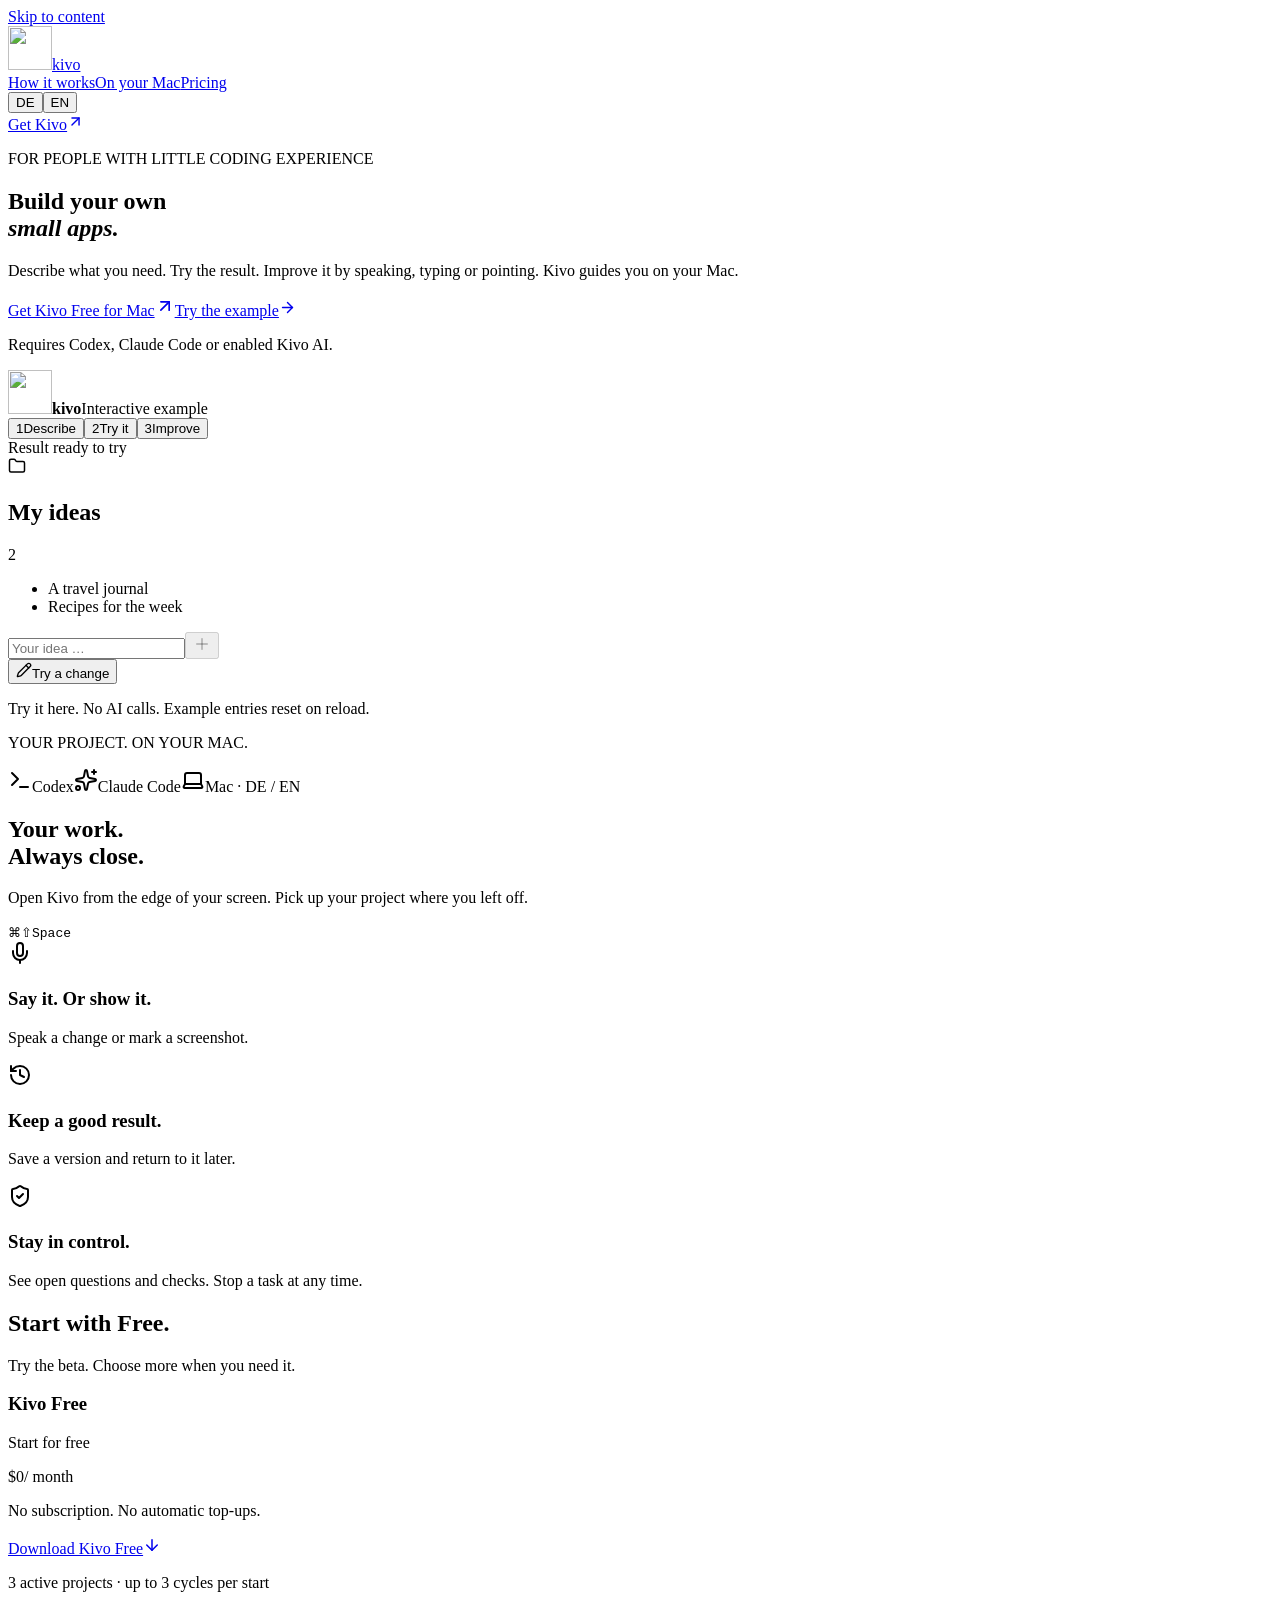
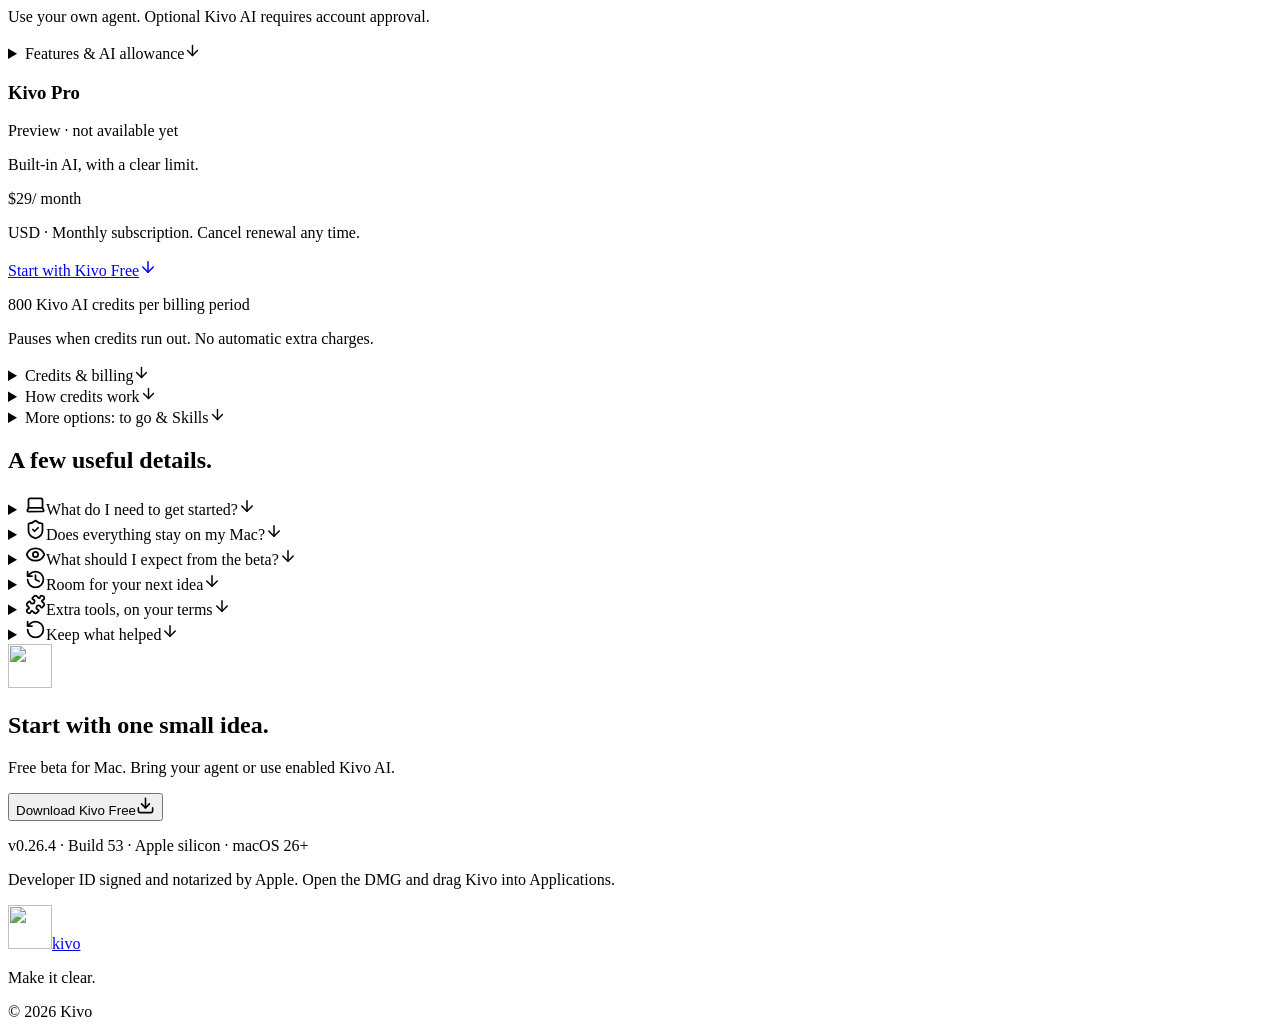
==== commit 1a33dac0: "Publish focused landing page and Kivo 0.26.4 download" ====
--- a/docs/index.html
+++ b/docs/index.html
@@ -1,4 +1,4 @@
-<!DOCTYPE html><html lang="en" data-locale="en"><head><meta charSet="utf-8"/><meta name="viewport" content="width=device-width, initial-scale=1"/><link rel="stylesheet" href="/_next/static/css/index.CU-r3nM0.css" data-rsc-css-href="/_next/static/css/index.CU-r3nM0.css" data-precedence="vite-rsc/importer-resources"/><link rel="modulepreload" fetchPriority="low" href="/_next/static/chunks/index-BZ3RjAp-.js"/><script src="/_next/static/chunks/rolldown-runtime-C60lm6uB.js" type="module" async=""></script><script src="/_next/static/chunks/framework-D_rUT4EX.js" type="module" async=""></script><link rel="modulepreload" href="/_next/static/chunks/layout-segment-context-N6Il2rX9.js" crossorigin=""/><link rel="modulepreload" href="/_next/static/chunks/page-kOmio4M0.js" crossorigin=""/><link rel="modulepreload" href="/_next/static/chunks/commerce-Dh_XILSF.js" crossorigin=""/><title>Kivo — Start clearer. Go further.</title><meta name="description" content="Your Mac companion for Codex and Claude Code. Clarify your goal, understand the result and improve it with focused feedback. Start with Kivo Free."/><link rel="icon" href="/favicon.svg"/><link rel="canonical" href="https://kivo.com.ai"/><script>(function(){var l=/^de(?:-|$)/i.test(navigator.language||'')?'de':'en';try{var s=localStorage.getItem('kivo-language');if(s==='de'||s==='en')l=s}catch(e){}document.documentElement.dataset.locale=l;document.documentElement.lang=l})();</script><style>html:not([data-locale="de"]) [data-copy-language="de"]{display:none}html[data-locale="de"] [data-copy-language="en"]{display:none}html[data-locale="de"] [data-copy-language="de"]{display:contents}</style><script>Object.assign(((self[Symbol.for("vinext.navigationRuntime")]??={bootstrap:{routeManifest:null},functions:{}}).bootstrap.rsc??={rsc:[]}),{params:{},nav:{"pathname":"/","searchParams":[]}})</script><link rel="modulepreload" href="/_next/static/chunks/index-BZ3RjAp-.js" />
+<!DOCTYPE html><html lang="en" data-locale="en"><head><meta charSet="utf-8"/><meta name="viewport" content="width=device-width, initial-scale=1"/><link rel="stylesheet" href="/_next/static/css/index.CmGrZiZm.css" data-rsc-css-href="/_next/static/css/index.CmGrZiZm.css" data-precedence="vite-rsc/importer-resources"/><link rel="modulepreload" fetchPriority="low" href="/_next/static/chunks/index-CPpp06Xc.js"/><script src="/_next/static/chunks/rolldown-runtime-C60lm6uB.js" type="module" async=""></script><script src="/_next/static/chunks/framework-D_rUT4EX.js" type="module" async=""></script><link rel="modulepreload" href="/_next/static/chunks/layout-segment-context-BiGqS7J6.js" crossorigin=""/><link rel="modulepreload" href="/_next/static/chunks/page-AQyM1bkL.js" crossorigin=""/><link rel="modulepreload" href="/_next/static/chunks/commerce-DLf7OhFo.js" crossorigin=""/><title>Kivo — Build your own small apps.</title><meta name="description" content="Build and improve small apps, websites and tools with little coding experience. Describe your idea, try the result and give feedback with Kivo on your Mac."/><link rel="icon" href="/favicon.svg"/><link rel="canonical" href="https://kivo.com.ai"/><script>(function(){var l=/^de(?:-|$)/i.test(navigator.language||'')?'de':'en';try{var s=localStorage.getItem('kivo-language');if(s==='de'||s==='en')l=s}catch(e){}document.documentElement.dataset.locale=l;document.documentElement.lang=l})();</script><style>html:not([data-locale="de"]) [data-copy-language="de"]{display:none}html[data-locale="de"] [data-copy-language="en"]{display:none}html[data-locale="de"] [data-copy-language="de"]{display:contents}</style><script>Object.assign(((self[Symbol.for("vinext.navigationRuntime")]??={bootstrap:{routeManifest:null},functions:{}}).bootstrap.rsc??={rsc:[]}),{params:{},nav:{"pathname":"/","searchParams":[]}})</script><link rel="modulepreload" href="/_next/static/chunks/index-CPpp06Xc.js" />
 <link rel="preload" href="/_next/static/_vinext_fonts/geist-8ac0455e797f/geist-98bbbccb.woff2" as="font" type="font/woff2" crossorigin />
 <link rel="preload" href="/_next/static/_vinext_fonts/geist-mono-00e989178794/geist-mono-013b2f2f.woff2" as="font" type="font/woff2" crossorigin />
 <style data-vinext-fonts>/* cyrillic-ext */
@@ -128,4 +128,4 @@
 
 .__variable_geist_mono_1001rt9 { --font-geist-mono: 'Geist Mono', 'Geist Mono Fallback'; }
 </style>
-</head><body class="__variable_geist_19ysh9d __variable_geist_mono_1001rt9 antialiased"><a class="skip-link" href="#main"><span lang="en" data-copy-language="en">Skip to content</span><span lang="de" data-copy-language="de">Zum Inhalt</span></a><header class="site-header wrap"><a class="wordmark" href="#main" aria-label="Kivo"><img src="/favicon.svg" alt="" width="44" height="44" loading="lazy" decoding="async" class="kivo-mark " data-nimg="1"/><span>kivo</span></a><nav aria-label="Main navigation"><a href="#workflow"><span lang="en" data-copy-language="en">How it works</span><span lang="de" data-copy-language="de">So geht’s</span></a><a href="#local"><span lang="en" data-copy-language="en">On your Mac</span><span lang="de" data-copy-language="de">Auf deinem Mac</span></a><a href="#pricing"><span lang="en" data-copy-language="en">Pricing</span><span lang="de" data-copy-language="de">Preise</span></a></nav><div class="header-actions"><div class="locale-picker" aria-label="Language"><button type="button" data-locale="de" aria-pressed="false">DE</button><button type="button" data-locale="en" aria-pressed="true">EN</button></div><a class="nav-download" href="#download"><span lang="en" data-copy-language="en">Get Kivo</span><span lang="de" data-copy-language="de">Kivo laden</span><svg xmlns="http://www.w3.org/2000/svg" width="17" height="17" viewBox="0 0 24 24" fill="none" stroke="currentColor" stroke-width="2" stroke-linecap="round" stroke-linejoin="round" class="lucide lucide-arrow-up-right" aria-hidden="true"><path d="M7 7h10v10"></path><path d="M7 17 17 7"></path></svg></a></div></header><main id="main"><section class="hero wrap" aria-labelledby="hero-title"><div class="hero-copy"><p class="eyebrow"><span class="status-dot"></span><span lang="en" data-copy-language="en">YOUR COMPANION FOR IDEAS</span><span lang="de" data-copy-language="de">DEIN BEGLEITER FÜR IDEEN</span></p><h1 id="hero-title"><span lang="en" data-copy-language="en">Start clearer.<br/><em>Go further.</em></span><span lang="de" data-copy-language="de">Klarer starten.<br/><em>Mehr erreichen.</em></span></h1><p class="hero-description"><span lang="en" data-copy-language="en">Kivo helps you work with Codex or Claude Code. Describe your goal, understand what comes back and decide what to improve.</span><span lang="de" data-copy-language="de">Kivo macht die Arbeit mit Codex oder Claude Code zugänglich. Beschreibe dein Ziel, verstehe das Ergebnis und entscheide, was besser werden soll.</span></p><ol class="hero-benefits"><li><span class="benefit-number" aria-hidden="true">0<!-- -->1</span><div><strong><span lang="en" data-copy-language="en">Clarify your goal</span><span lang="de" data-copy-language="de">Ziel klären</span></strong><p><span lang="en" data-copy-language="en">A brief your agent can work with.</span><span lang="de" data-copy-language="de">Ein Auftrag, mit dem dein Agent arbeiten kann.</span></p></div></li><li><span class="benefit-number" aria-hidden="true">0<!-- -->2</span><div><strong><span lang="en" data-copy-language="en">Understand the result</span><span lang="de" data-copy-language="de">Ergebnis verstehen</span></strong><p><span lang="en" data-copy-language="en">What changed, what needs you.</span><span lang="de" data-copy-language="de">Was sich geändert hat und wo du gefragt bist.</span></p></div></li><li><span class="benefit-number" aria-hidden="true">0<!-- -->3</span><div><strong><span lang="en" data-copy-language="en">Take it further</span><span lang="de" data-copy-language="de">Gezielt verbessern</span></strong><p><span lang="en" data-copy-language="en">Turn your feedback into the next step.</span><span lang="de" data-copy-language="de">Aus deinem Feedback wird der nächste Schritt.</span></p></div></li></ol><div class="hero-actions"><a class="cta cta-dark" href="#download"><span lang="en" data-copy-language="en">Get Kivo Free for Mac</span><span lang="de" data-copy-language="de">Kivo Free für Mac laden</span><svg xmlns="http://www.w3.org/2000/svg" width="20" height="20" viewBox="0 0 24 24" fill="none" stroke="currentColor" stroke-width="2" stroke-linecap="round" stroke-linejoin="round" class="lucide lucide-arrow-up-right" aria-hidden="true"><path d="M7 7h10v10"></path><path d="M7 17 17 7"></path></svg></a><a class="text-link" href="#workflow"><span lang="en" data-copy-language="en">See how it helps</span><span lang="de" data-copy-language="de">So hilft dir Kivo</span><svg xmlns="http://www.w3.org/2000/svg" width="17" height="17" viewBox="0 0 24 24" fill="none" stroke="currentColor" stroke-width="2" stroke-linecap="round" stroke-linejoin="round" class="lucide lucide-arrow-down" aria-hidden="true"><path d="M12 5v14"></path><path d="m19 12-7 7-7-7"></path></svg></a></div><p class="hero-note"><svg xmlns="http://www.w3.org/2000/svg" width="15" height="15" viewBox="0 0 24 24" fill="none" stroke="currentColor" stroke-width="2" stroke-linecap="round" stroke-linejoin="round" class="lucide lucide-command" aria-hidden="true"><path d="M15 6v12a3 3 0 1 0 3-3H6a3 3 0 1 0 3 3V6a3 3 0 1 0-3 3h12a3 3 0 1 0-3-3"></path></svg><span lang="en" data-copy-language="en">Your own agent today. Optional Kivo AI with an account, when enabled.</span><span lang="de" data-copy-language="de">Heute mit deinem Agenten. Optional mit Kivo-KI und Konto, sobald freigeschaltet.</span></p></div><div class="hero-product hero-loop"><div class="product-caption"><span><span lang="en" data-copy-language="en">YOUR FEEDBACK. A CLEAR NEXT STEP.</span><span lang="de" data-copy-language="de">DEIN FEEDBACK. EIN KLARER NÄCHSTER SCHRITT.</span></span><img src="/favicon.svg" alt="" width="44" height="44" loading="lazy" decoding="async" class="kivo-mark " data-nimg="1"/></div><div class="hero-preview"><div class="mini-result mini-result-after"><div class="mini-result-top"><span>lime studio</span><span>01</span></div><p class="mini-result-label"><span lang="en" data-copy-language="en">A SMALL IDEA, MADE REAL</span><span lang="de" data-copy-language="de">EINE KLEINE IDEE WIRD ECHT</span></p><h3><span lang="en" data-copy-language="en">Make room<br/>for good ideas.</span><span lang="de" data-copy-language="de">Platz für<br/>gute Ideen.</span></h3><p><span lang="en" data-copy-language="en">A little place to collect what comes next.</span><span lang="de" data-copy-language="de">Ein kleiner Ort für alles, was als Nächstes kommt.</span></p><div class="mini-result-action"><span><span lang="en" data-copy-language="en">Add an idea</span><span lang="de" data-copy-language="de">Idee hinzufügen</span> <svg xmlns="http://www.w3.org/2000/svg" width="15" height="15" viewBox="0 0 24 24" fill="none" stroke="currentColor" stroke-width="2" stroke-linecap="round" stroke-linejoin="round" class="lucide lucide-arrow-up-right" aria-hidden="true"><path d="M7 7h10v10"></path><path d="M7 17 17 7"></path></svg></span></div></div><span class="result-version"><span lang="en" data-copy-language="en">Illustrative result</span><span lang="de" data-copy-language="de">Beispielergebnis</span></span></div><div class="feedback-bubble"><svg xmlns="http://www.w3.org/2000/svg" width="18" height="18" viewBox="0 0 24 24" fill="none" stroke="currentColor" stroke-width="2" stroke-linecap="round" stroke-linejoin="round" class="lucide lucide-mic" aria-hidden="true"><path d="M12 19v3"></path><path d="M19 10v2a7 7 0 0 1-14 0v-2"></path><rect x="9" y="2" width="6" height="13" rx="3"></rect></svg><p><span lang="en" data-copy-language="en">“More space. Put the button on the right.”</span><span lang="de" data-copy-language="de">„Mehr Platz. Den Button nach rechts.“</span></p></div><div class="confirmation-strip"><svg xmlns="http://www.w3.org/2000/svg" width="18" height="18" viewBox="0 0 24 24" fill="none" stroke="currentColor" stroke-width="2" stroke-linecap="round" stroke-linejoin="round" class="lucide lucide-check" aria-hidden="true"><path d="M20 6 9 17l-5-5"></path></svg><span><span lang="en" data-copy-language="en">Kivo prepares the change. You give the go-ahead.</span><span lang="de" data-copy-language="de">Kivo bereitet die Änderung vor. Du gibst den Start frei.</span></span></div><div class="product-footnote"><svg xmlns="http://www.w3.org/2000/svg" width="15" height="15" viewBox="0 0 24 24" fill="none" stroke="currentColor" stroke-width="2" stroke-linecap="round" stroke-linejoin="round" class="lucide lucide-shield-check" aria-hidden="true"><path d="M20 13c0 5-3.5 7.5-7.66 8.95a1 1 0 0 1-.67-.01C7.5 20.5 4 18 4 13V6a1 1 0 0 1 1-1c2 0 4.5-1.2 6.24-2.72a1.17 1.17 0 0 1 1.52 0C14.51 3.81 17 5 19 5a1 1 0 0 1 1 1z"></path><path d="m9 12 2 2 4-4"></path></svg><span lang="en" data-copy-language="en">Your project on your Mac. Your agent uses its own service.</span><span lang="de" data-copy-language="de">Dein Projekt auf deinem Mac. Dein Agent nutzt seinen Anbieter.</span></div></div></section><div class="compatibility wrap"><p><span lang="en" data-copy-language="en">A QUIET COMPANION FOR REAL WORK.</span><span lang="de" data-copy-language="de">EIN RUHIGER BEGLEITER FÜR ECHTE ARBEIT.</span></p><div><span><svg xmlns="http://www.w3.org/2000/svg" width="24" height="24" viewBox="0 0 24 24" fill="none" stroke="currentColor" stroke-width="2" stroke-linecap="round" stroke-linejoin="round" class="lucide lucide-terminal" aria-hidden="true"><path d="M12 19h8"></path><path d="m4 17 6-6-6-6"></path></svg>Codex</span><span><svg xmlns="http://www.w3.org/2000/svg" width="24" height="24" viewBox="0 0 24 24" fill="none" stroke="currentColor" stroke-width="2" stroke-linecap="round" stroke-linejoin="round" class="lucide lucide-sparkles" aria-hidden="true"><path d="M11.017 2.814a1 1 0 0 1 1.966 0l1.051 5.558a2 2 0 0 0 1.594 1.594l5.558 1.051a1 1 0 0 1 0 1.966l-5.558 1.051a2 2 0 0 0-1.594 1.594l-1.051 5.558a1 1 0 0 1-1.966 0l-1.051-5.558a2 2 0 0 0-1.594-1.594l-5.558-1.051a1 1 0 0 1 0-1.966l5.558-1.051a2 2 0 0 0 1.594-1.594z"></path><path d="M20 2v4"></path><path d="M22 4h-4"></path><circle cx="4" cy="20" r="2"></circle></svg>Claude Code</span><span class="native-label"><svg xmlns="http://www.w3.org/2000/svg" width="24" height="24" viewBox="0 0 24 24" fill="none" stroke="currentColor" stroke-width="2" stroke-linecap="round" stroke-linejoin="round" class="lucide lucide-laptop" aria-hidden="true"><path d="M18 5a2 2 0 0 1 2 2v8.526a2 2 0 0 0 .212.897l1.068 2.127a1 1 0 0 1-.9 1.45H3.62a1 1 0 0 1-.9-1.45l1.068-2.127A2 2 0 0 0 4 15.526V7a2 2 0 0 1 2-2z"></path><path d="M20.054 15.987H3.946"></path></svg><span lang="en" data-copy-language="en">Native on Mac</span><span lang="de" data-copy-language="de">Nativ auf dem Mac</span></span></div></div><section id="workflow" class="workflow-section" aria-labelledby="workflow-title"><div class="wrap"><div class="section-heading"><div><p class="eyebrow"><span lang="en" data-copy-language="en">THREE WAYS KIVO HELPS</span><span lang="de" data-copy-language="de">DREI DINGE, BEI DENEN KIVO HILFT</span></p><h2 id="workflow-title"><span lang="en" data-copy-language="en">Your goal.<br/>A clearer next step.</span><span lang="de" data-copy-language="de">Dein Ziel.<br/>Ein klarer nächster Schritt.</span></h2></div><p><span lang="en" data-copy-language="en">Your agent does the work. Kivo helps you direct it, make sense of the result and build on it.</span><span lang="de" data-copy-language="de">Dein Agent setzt um. Kivo hilft dir, ihn anzuleiten, das Ergebnis einzuordnen und darauf aufzubauen.</span></p></div><div data-orientation="horizontal" data-activation-direction="none" data-slot="tabs" class="group/tabs flex gap-2 data-horizontal:flex-col workflow-tabs"><div data-orientation="horizontal" data-activation-direction="none" role="tablist" data-slot="tabs-list" data-variant="default" aria-label="Explore the Kivo workflow" class="group/tabs-list inline-flex w-fit items-center justify-center rounded-lg p-[3px] text-muted-foreground group-data-horizontal/tabs:h-8 group-data-vertical/tabs:h-fit group-data-vertical/tabs:flex-col data-[variant=line]:rounded-none bg-muted workflow-steps"><button type="button" data-active="" data-orientation="horizontal" data-activation-direction="none" aria-disabled="false" tabindex="-1" role="tab" aria-selected="true" id="base-ui-_R_16dmi_" data-composite-item-active="" data-slot="tabs-trigger" class="relative inline-flex h-[calc(100%-1px)] flex-1 items-center justify-center gap-1.5 rounded-md border border-transparent px-1.5 py-0.5 text-sm font-medium whitespace-nowrap text-foreground/60 transition-all group-data-vertical/tabs:w-full group-data-vertical/tabs:justify-start hover:text-foreground focus-visible:border-ring focus-visible:ring-[3px] focus-visible:ring-ring/50 focus-visible:outline-1 focus-visible:outline-ring disabled:pointer-events-none disabled:opacity-50 has-data-[icon=inline-end]:pr-1 has-data-[icon=inline-start]:pl-1 aria-disabled:pointer-events-none aria-disabled:opacity-50 dark:text-muted-foreground dark:hover:text-foreground group-data-[variant=default]/tabs-list:data-active:shadow-sm group-data-[variant=line]/tabs-list:data-active:shadow-none [&amp;_svg]:pointer-events-none [&amp;_svg]:shrink-0 [&amp;_svg:not([class*=&#x27;size-&#x27;])]:size-4 group-data-[variant=line]/tabs-list:bg-transparent group-data-[variant=line]/tabs-list:data-active:bg-transparent dark:group-data-[variant=line]/tabs-list:data-active:border-transparent dark:group-data-[variant=line]/tabs-list:data-active:bg-transparent data-active:bg-background data-active:text-foreground dark:data-active:border-input dark:data-active:bg-input/30 dark:data-active:text-foreground after:absolute after:bg-foreground after:opacity-0 after:transition-opacity group-data-horizontal/tabs:after:inset-x-0 group-data-horizontal/tabs:after:bottom-[-5px] group-data-horizontal/tabs:after:h-0.5 group-data-vertical/tabs:after:inset-y-0 group-data-vertical/tabs:after:-right-1 group-data-vertical/tabs:after:w-0.5 group-data-[variant=line]/tabs-list:data-active:after:opacity-100 workflow-step"><span class="step-number">0<!-- -->1</span><span><span lang="en" data-copy-language="en">Clarify your goal</span><span lang="de" data-copy-language="de">Ziel klären</span></span><svg xmlns="http://www.w3.org/2000/svg" width="18" height="18" viewBox="0 0 24 24" fill="none" stroke="currentColor" stroke-width="2" stroke-linecap="round" stroke-linejoin="round" class="lucide lucide-sparkles" aria-hidden="true"><path d="M11.017 2.814a1 1 0 0 1 1.966 0l1.051 5.558a2 2 0 0 0 1.594 1.594l5.558 1.051a1 1 0 0 1 0 1.966l-5.558 1.051a2 2 0 0 0-1.594 1.594l-1.051 5.558a1 1 0 0 1-1.966 0l-1.051-5.558a2 2 0 0 0-1.594-1.594l-5.558-1.051a1 1 0 0 1 0-1.966l5.558-1.051a2 2 0 0 0 1.594-1.594z"></path><path d="M20 2v4"></path><path d="M22 4h-4"></path><circle cx="4" cy="20" r="2"></circle></svg></button><button type="button" data-orientation="horizontal" data-activation-direction="none" aria-disabled="false" tabindex="-1" role="tab" aria-selected="false" id="base-ui-_R_26dmi_" data-slot="tabs-trigger" class="relative inline-flex h-[calc(100%-1px)] flex-1 items-center justify-center gap-1.5 rounded-md border border-transparent px-1.5 py-0.5 text-sm font-medium whitespace-nowrap text-foreground/60 transition-all group-data-vertical/tabs:w-full group-data-vertical/tabs:justify-start hover:text-foreground focus-visible:border-ring focus-visible:ring-[3px] focus-visible:ring-ring/50 focus-visible:outline-1 focus-visible:outline-ring disabled:pointer-events-none disabled:opacity-50 has-data-[icon=inline-end]:pr-1 has-data-[icon=inline-start]:pl-1 aria-disabled:pointer-events-none aria-disabled:opacity-50 dark:text-muted-foreground dark:hover:text-foreground group-data-[variant=default]/tabs-list:data-active:shadow-sm group-data-[variant=line]/tabs-list:data-active:shadow-none [&amp;_svg]:pointer-events-none [&amp;_svg]:shrink-0 [&amp;_svg:not([class*=&#x27;size-&#x27;])]:size-4 group-data-[variant=line]/tabs-list:bg-transparent group-data-[variant=line]/tabs-list:data-active:bg-transparent dark:group-data-[variant=line]/tabs-list:data-active:border-transparent dark:group-data-[variant=line]/tabs-list:data-active:bg-transparent data-active:bg-background data-active:text-foreground dark:data-active:border-input dark:data-active:bg-input/30 dark:data-active:text-foreground after:absolute after:bg-foreground after:opacity-0 after:transition-opacity group-data-horizontal/tabs:after:inset-x-0 group-data-horizontal/tabs:after:bottom-[-5px] group-data-horizontal/tabs:after:h-0.5 group-data-vertical/tabs:after:inset-y-0 group-data-vertical/tabs:after:-right-1 group-data-vertical/tabs:after:w-0.5 group-data-[variant=line]/tabs-list:data-active:after:opacity-100 workflow-step"><span class="step-number">0<!-- -->2</span><span><span lang="en" data-copy-language="en">Understand the result</span><span lang="de" data-copy-language="de">Ergebnis verstehen</span></span><svg xmlns="http://www.w3.org/2000/svg" width="18" height="18" viewBox="0 0 24 24" fill="none" stroke="currentColor" stroke-width="2" stroke-linecap="round" stroke-linejoin="round" class="lucide lucide-terminal" aria-hidden="true"><path d="M12 19h8"></path><path d="m4 17 6-6-6-6"></path></svg></button><button type="button" data-orientation="horizontal" data-activation-direction="none" aria-disabled="false" tabindex="-1" role="tab" aria-selected="false" id="base-ui-_R_36dmi_" data-slot="tabs-trigger" class="relative inline-flex h-[calc(100%-1px)] flex-1 items-center justify-center gap-1.5 rounded-md border border-transparent px-1.5 py-0.5 text-sm font-medium whitespace-nowrap text-foreground/60 transition-all group-data-vertical/tabs:w-full group-data-vertical/tabs:justify-start hover:text-foreground focus-visible:border-ring focus-visible:ring-[3px] focus-visible:ring-ring/50 focus-visible:outline-1 focus-visible:outline-ring disabled:pointer-events-none disabled:opacity-50 has-data-[icon=inline-end]:pr-1 has-data-[icon=inline-start]:pl-1 aria-disabled:pointer-events-none aria-disabled:opacity-50 dark:text-muted-foreground dark:hover:text-foreground group-data-[variant=default]/tabs-list:data-active:shadow-sm group-data-[variant=line]/tabs-list:data-active:shadow-none [&amp;_svg]:pointer-events-none [&amp;_svg]:shrink-0 [&amp;_svg:not([class*=&#x27;size-&#x27;])]:size-4 group-data-[variant=line]/tabs-list:bg-transparent group-data-[variant=line]/tabs-list:data-active:bg-transparent dark:group-data-[variant=line]/tabs-list:data-active:border-transparent dark:group-data-[variant=line]/tabs-list:data-active:bg-transparent data-active:bg-background data-active:text-foreground dark:data-active:border-input dark:data-active:bg-input/30 dark:data-active:text-foreground after:absolute after:bg-foreground after:opacity-0 after:transition-opacity group-data-horizontal/tabs:after:inset-x-0 group-data-horizontal/tabs:after:bottom-[-5px] group-data-horizontal/tabs:after:h-0.5 group-data-vertical/tabs:after:inset-y-0 group-data-vertical/tabs:after:-right-1 group-data-vertical/tabs:after:w-0.5 group-data-[variant=line]/tabs-list:data-active:after:opacity-100 workflow-step"><span class="step-number">0<!-- -->3</span><span><span lang="en" data-copy-language="en">Take it further</span><span lang="de" data-copy-language="de">Gezielt verbessern</span></span><svg xmlns="http://www.w3.org/2000/svg" width="18" height="18" viewBox="0 0 24 24" fill="none" stroke="currentColor" stroke-width="2" stroke-linecap="round" stroke-linejoin="round" class="lucide lucide-pencil" aria-hidden="true"><path d="M21.174 6.812a1 1 0 0 0-3.986-3.987L3.842 16.174a2 2 0 0 0-.5.83l-1.321 4.352a.5.5 0 0 0 .623.622l4.353-1.32a2 2 0 0 0 .83-.497z"></path><path d="m15 5 4 4"></path></svg></button></div><div data-orientation="horizontal" data-activation-direction="none" id="base-ui-_R_admi_" role="tabpanel" tabindex="0" data-index="-1" data-slot="tabs-content" class="flex-1 text-sm outline-none workflow-panel"><div class="panel-copy"><span class="small-icon"><svg xmlns="http://www.w3.org/2000/svg" width="23" height="23" viewBox="0 0 24 24" fill="none" stroke="currentColor" stroke-width="2" stroke-linecap="round" stroke-linejoin="round" class="lucide lucide-sparkles" aria-hidden="true"><path d="M11.017 2.814a1 1 0 0 1 1.966 0l1.051 5.558a2 2 0 0 0 1.594 1.594l5.558 1.051a1 1 0 0 1 0 1.966l-5.558 1.051a2 2 0 0 0-1.594 1.594l-1.051 5.558a1 1 0 0 1-1.966 0l-1.051-5.558a2 2 0 0 0-1.594-1.594l-5.558-1.051a1 1 0 0 1 0-1.966l5.558-1.051a2 2 0 0 0 1.594-1.594z"></path><path d="M20 2v4"></path><path d="M22 4h-4"></path><circle cx="4" cy="20" r="2"></circle></svg></span><h3><span lang="en" data-copy-language="en">Start with what you mean.</span><span lang="de" data-copy-language="de">Sag, worauf es dir ankommt.</span></h3><p><span lang="en" data-copy-language="en">Describe what you want to achieve. Kivo helps turn it into a focused brief and asks for context when something is unclear. You set the goal; your agent gets a better starting point.</span><span lang="de" data-copy-language="de">Beschreibe, was du erreichen möchtest. Kivo hilft, daraus einen klaren Auftrag zu machen, und fragt nach Kontext, wenn etwas unklar ist. Du setzt das Ziel; dein Agent bekommt eine bessere Grundlage.</span></p><button type="button" tabindex="0" data-slot="button" class="group/button inline-flex shrink-0 items-center justify-center rounded-lg border border-transparent bg-clip-padding text-sm font-medium whitespace-nowrap transition-all outline-none select-none focus-visible:border-ring focus-visible:ring-3 focus-visible:ring-ring/50 active:not-aria-[haspopup]:translate-y-px disabled:pointer-events-none disabled:opacity-50 aria-invalid:border-destructive aria-invalid:ring-3 aria-invalid:ring-destructive/20 dark:aria-invalid:border-destructive/50 dark:aria-invalid:ring-destructive/40 [&amp;_svg]:pointer-events-none [&amp;_svg]:shrink-0 [&amp;_svg:not([class*=&#x27;size-&#x27;])]:size-4 hover:bg-muted hover:text-foreground aria-expanded:bg-muted aria-expanded:text-foreground dark:hover:bg-muted/50 h-8 gap-1.5 px-2.5 has-data-[icon=inline-end]:pr-2 has-data-[icon=inline-start]:pl-2 next-step"><span lang="en" data-copy-language="en">Next: understand the result</span><span lang="de" data-copy-language="de">Weiter: das Ergebnis verstehen</span><svg xmlns="http://www.w3.org/2000/svg" width="24" height="24" viewBox="0 0 24 24" fill="none" stroke="currentColor" stroke-width="2" stroke-linecap="round" stroke-linejoin="round" class="lucide lucide-arrow-right" aria-hidden="true"><path d="M5 12h14"></path><path d="m12 5 7 7-7 7"></path></svg></button></div><div class="example-surface"><div class="example-toolbar"><span class="window-dots" aria-hidden="true"><i></i><i></i><i></i></span><span>kivo / <span lang="en" data-copy-language="en">the idea</span><span lang="de" data-copy-language="de">die Idee</span></span><span><span lang="en" data-copy-language="en">EXAMPLE</span><span lang="de" data-copy-language="de">BEISPIEL</span></span></div><div class="example-body"><div class="input-example"><span class="mini-label"><span lang="en" data-copy-language="en">YOU SAY</span><span lang="de" data-copy-language="de">DU SAGST</span></span><p><span lang="en" data-copy-language="en">“Build a little app for my ideas. It should feel easy.”</span><span lang="de" data-copy-language="de">„Bau mir eine kleine App für meine Ideen. Sie soll sich einfach anfühlen.“</span></p></div><div class="output-example"><span class="mini-label"><svg xmlns="http://www.w3.org/2000/svg" width="14" height="14" viewBox="0 0 24 24" fill="none" stroke="currentColor" stroke-width="2" stroke-linecap="round" stroke-linejoin="round" class="lucide lucide-sparkles" aria-hidden="true"><path d="M11.017 2.814a1 1 0 0 1 1.966 0l1.051 5.558a2 2 0 0 0 1.594 1.594l5.558 1.051a1 1 0 0 1 0 1.966l-5.558 1.051a2 2 0 0 0-1.594 1.594l-1.051 5.558a1 1 0 0 1-1.966 0l-1.051-5.558a2 2 0 0 0-1.594-1.594l-5.558-1.051a1 1 0 0 1 0-1.966l5.558-1.051a2 2 0 0 0 1.594-1.594z"></path><path d="M20 2v4"></path><path d="M22 4h-4"></path><circle cx="4" cy="20" r="2"></circle></svg><span lang="en" data-copy-language="en">KIVO MAKES IT CLEAR</span><span lang="de" data-copy-language="de">KIVO MACHT ES KLAR</span></span><h4><span lang="en" data-copy-language="en">A small home for your ideas</span><span lang="de" data-copy-language="de">Ein kleiner Ort für deine Ideen</span></h4><ul><li><svg xmlns="http://www.w3.org/2000/svg" width="24" height="24" viewBox="0 0 24 24" fill="none" stroke="currentColor" stroke-width="2" stroke-linecap="round" stroke-linejoin="round" class="lucide lucide-check" aria-hidden="true"><path d="M20 6 9 17l-5-5"></path></svg><span lang="en" data-copy-language="en">Add and find an idea.</span><span lang="de" data-copy-language="de">Eine Idee hinzufügen und wiederfinden.</span></li><li><svg xmlns="http://www.w3.org/2000/svg" width="24" height="24" viewBox="0 0 24 24" fill="none" stroke="currentColor" stroke-width="2" stroke-linecap="round" stroke-linejoin="round" class="lucide lucide-check" aria-hidden="true"><path d="M20 6 9 17l-5-5"></path></svg><span lang="en" data-copy-language="en">Keep ideas after closing the app.</span><span lang="de" data-copy-language="de">Ideen bleiben nach dem Schließen erhalten.</span></li><li><svg xmlns="http://www.w3.org/2000/svg" width="24" height="24" viewBox="0 0 24 24" fill="none" stroke="currentColor" stroke-width="2" stroke-linecap="round" stroke-linejoin="round" class="lucide lucide-check" aria-hidden="true"><path d="M20 6 9 17l-5-5"></path></svg><span lang="en" data-copy-language="en">Open and try the finished result.</span><span lang="de" data-copy-language="de">Das fertige Ergebnis öffnen und ausprobieren.</span></li></ul></div></div></div></div></div><p class="demo-caption"><span lang="en" data-copy-language="en">Interactive example. This page never sends prompts or runs a coding agent.</span><span lang="de" data-copy-language="de">Interaktives Beispiel. Diese Seite sendet keine Prompts und startet keinen Agenten.</span></p></div></section><section class="support-section wrap" aria-labelledby="features-title"><h2 id="features-title"><span lang="en" data-copy-language="en">Also there when you need it.</span><span lang="de" data-copy-language="de">Auch dabei, wenn du es brauchst.</span></h2><div class="support-details"><details><summary><svg xmlns="http://www.w3.org/2000/svg" width="21" height="21" viewBox="0 0 24 24" fill="none" stroke="currentColor" stroke-width="2" stroke-linecap="round" stroke-linejoin="round" class="lucide lucide-rotate-ccw-clock" aria-hidden="true"><path d="M3 12a9 9 0 1 0 9-9 9.75 9.75 0 0 0-6.74 2.74L3 8"></path><path d="M3 3v5h5"></path><path d="M12 7v5l4 2"></path></svg><span><span lang="en" data-copy-language="en">Room for your next idea</span><span lang="de" data-copy-language="de">Platz für deine nächste Idee</span></span><svg xmlns="http://www.w3.org/2000/svg" width="18" height="18" viewBox="0 0 24 24" fill="none" stroke="currentColor" stroke-width="2" stroke-linecap="round" stroke-linejoin="round" class="lucide lucide-arrow-down" aria-hidden="true"><path d="M12 5v14"></path><path d="m19 12-7 7-7-7"></path></svg></summary><p><span lang="en" data-copy-language="en">Prepare another task while your agent works. Revisit earlier results, restart a task or give it a folder of its own. Queued tasks run one at a time.</span><span lang="de" data-copy-language="de">Bereite einen weiteren Auftrag vor, während dein Agent arbeitet. Sieh frühere Ergebnisse an, starte einen Auftrag erneut oder gib ihm einen eigenen Ordner. Die Warteschlange läuft Auftrag für Auftrag.</span></p></details><details><summary><svg xmlns="http://www.w3.org/2000/svg" width="21" height="21" viewBox="0 0 24 24" fill="none" stroke="currentColor" stroke-width="2" stroke-linecap="round" stroke-linejoin="round" class="lucide lucide-puzzle" aria-hidden="true"><path d="M15.39 4.39a1 1 0 0 0 1.68-.474 2.5 2.5 0 1 1 3.014 3.015 1 1 0 0 0-.474 1.68l1.683 1.682a2.414 2.414 0 0 1 0 3.414L19.61 15.39a1 1 0 0 1-1.68-.474 2.5 2.5 0 1 0-3.014 3.015 1 1 0 0 1 .474 1.68l-1.683 1.682a2.414 2.414 0 0 1-3.414 0L8.61 19.61a1 1 0 0 0-1.68.474 2.5 2.5 0 1 1-3.014-3.015 1 1 0 0 0 .474-1.68l-1.683-1.682a2.414 2.414 0 0 1 0-3.414L4.39 8.61a1 1 0 0 1 1.68.474 2.5 2.5 0 1 0 3.014-3.015 1 1 0 0 1-.474-1.68l1.683-1.682a2.414 2.414 0 0 1 3.414 0z"></path></svg><span><span lang="en" data-copy-language="en">Extra tools, on your terms</span><span lang="de" data-copy-language="de">Weitere Werkzeuge, nach deinen Regeln</span></span><svg xmlns="http://www.w3.org/2000/svg" width="18" height="18" viewBox="0 0 24 24" fill="none" stroke="currentColor" stroke-width="2" stroke-linecap="round" stroke-linejoin="round" class="lucide lucide-arrow-down" aria-hidden="true"><path d="M12 5v14"></path><path d="m19 12-7 7-7-7"></path></svg></summary><p><span lang="en" data-copy-language="en">Connect supported MCP services. Allow, ask or block each tool and set call limits per task. Kivo asks before exceeding a limit. The service sets its own prices; a call limit is not a spending limit.</span><span lang="de" data-copy-language="de">Verbinde unterstützte MCP-Dienste. Erlaube einzelne Werkzeuge, lass nachfragen oder sperre sie und begrenze ihre Aufrufe pro Auftrag. Vor weiteren Aufrufen fragt Kivo. Die Preise bestimmt der Dienst; eine Aufrufgrenze ist kein Kostenlimit.</span></p></details><details><summary><svg xmlns="http://www.w3.org/2000/svg" width="21" height="21" viewBox="0 0 24 24" fill="none" stroke="currentColor" stroke-width="2" stroke-linecap="round" stroke-linejoin="round" class="lucide lucide-rotate-ccw" aria-hidden="true"><path d="M3 12a9 9 0 1 0 9-9 9.75 9.75 0 0 0-6.74 2.74L3 8"></path><path d="M3 3v5h5"></path></svg><span><span lang="en" data-copy-language="en">Keep what helped</span><span lang="de" data-copy-language="de">Behalten, was geholfen hat</span></span><svg xmlns="http://www.w3.org/2000/svg" width="18" height="18" viewBox="0 0 24 24" fill="none" stroke="currentColor" stroke-width="2" stroke-linecap="round" stroke-linejoin="round" class="lucide lucide-arrow-down" aria-hidden="true"><path d="M12 5v14"></path><path d="m19 12-7 7-7-7"></path></svg></summary><p><span lang="en" data-copy-language="en">Accept a result to save that version. Kivo can remember useful preferences for the project. You can review and remove memories, and find earlier work in your task history.</span><span lang="de" data-copy-language="de">Akzeptiere ein Ergebnis, um diesen Stand abzulegen. Kivo kann hilfreiche Wünsche für das Projekt merken. Du kannst Erinnerungen prüfen und löschen und frühere Arbeit im Verlauf wiederfinden.</span></p></details></div></section><section id="local" class="local-section wrap" aria-labelledby="local-title"><div class="local-heading"><p class="eyebrow"><span lang="en" data-copy-language="en">SMALL APP. CLOSE TO YOUR WORK.</span><span lang="de" data-copy-language="de">KLEINE APP. NAH AN DEINER ARBEIT.</span></p><h2 id="local-title"><span lang="en" data-copy-language="en">Right there.<br/>On your Mac.</span><span lang="de" data-copy-language="de">Direkt da.<br/>Auf deinem Mac.</span></h2><p><span lang="en" data-copy-language="en">A quiet kiwi bar at the right edge. Hover to reveal shortcuts or open Kivo from any app.</span><span lang="de" data-copy-language="de">Eine ruhige Kiwi-Leiste am rechten Rand. Fahre darüber, um die Kürzel zu sehen, oder öffne Kivo aus jeder App.</span></p><div class="shortcut-example"><svg xmlns="http://www.w3.org/2000/svg" width="16" height="16" viewBox="0 0 24 24" fill="none" stroke="currentColor" stroke-width="2" stroke-linecap="round" stroke-linejoin="round" class="lucide lucide-command" aria-hidden="true"><path d="M15 6v12a3 3 0 1 0 3-3H6a3 3 0 1 0 3 3V6a3 3 0 1 0-3 3h12a3 3 0 1 0-3-3"></path></svg><kbd>⌘</kbd><kbd>⇧</kbd><kbd><span lang="en" data-copy-language="en">Space</span><span lang="de" data-copy-language="de">Leertaste</span></kbd><span><span lang="en" data-copy-language="en">Open Kivo</span><span lang="de" data-copy-language="de">Kivo öffnen</span></span></div><p class="shortcut-note"><span lang="en" data-copy-language="en">Shortcuts are yours to change. The panel keeps technical detail out of your way.</span><span lang="de" data-copy-language="de">Die Kürzel kannst du ändern. Technische Details bleiben im Panel im Hintergrund.</span></p></div><div class="local-details"><article><svg xmlns="http://www.w3.org/2000/svg" width="24" height="24" viewBox="0 0 24 24" fill="none" stroke="currentColor" stroke-width="2" stroke-linecap="round" stroke-linejoin="round" class="lucide lucide-laptop" aria-hidden="true"><path d="M18 5a2 2 0 0 1 2 2v8.526a2 2 0 0 0 .212.897l1.068 2.127a1 1 0 0 1-.9 1.45H3.62a1 1 0 0 1-.9-1.45l1.068-2.127A2 2 0 0 0 4 15.526V7a2 2 0 0 1 2-2z"></path><path d="M20.054 15.987H3.946"></path></svg><div><h3><span lang="en" data-copy-language="en">Your Mac does the first thinking.</span><span lang="de" data-copy-language="de">Dein Mac denkt zuerst mit.</span></h3><p><span lang="en" data-copy-language="en">Kivo uses Apple’s local model when available. Your connected agent can handle analysis when needed, with your permission and account. Prompts sent to Codex or Claude use their services.</span><span lang="de" data-copy-language="de">Kivo nutzt Apples lokales Modell, wenn es verfügbar ist. Bei Bedarf kann dein verbundener Agent die Analyse übernehmen – mit deiner Freigabe und deinem Konto. Prompts an Codex oder Claude nutzen deren Dienste.</span></p></div></article><article><svg xmlns="http://www.w3.org/2000/svg" width="24" height="24" viewBox="0 0 24 24" fill="none" stroke="currentColor" stroke-width="2" stroke-linecap="round" stroke-linejoin="round" class="lucide lucide-shield-check" aria-hidden="true"><path d="M20 13c0 5-3.5 7.5-7.66 8.95a1 1 0 0 1-.67-.01C7.5 20.5 4 18 4 13V6a1 1 0 0 1 1-1c2 0 4.5-1.2 6.24-2.72a1.17 1.17 0 0 1 1.52 0C14.51 3.81 17 5 19 5a1 1 0 0 1 1 1z"></path><path d="m9 12 2 2 4-4"></path></svg><div><h3><span lang="en" data-copy-language="en">Clear permissions. Your control.</span><span lang="de" data-copy-language="de">Klare Freigaben. Deine Kontrolle.</span></h3><p><span lang="en" data-copy-language="en">Four short setup questions shape how Kivo supports you. It checks what is installed and explains the permissions it needs. You can stop a run and change permissions later.</span><span lang="de" data-copy-language="de">Vier kurze Einrichtungsfragen bestimmen, wie Kivo dich unterstützt. Es prüft vorhandene Programme und erklärt benötigte Freigaben. Du kannst einen Lauf stoppen und Erlaubnisse später ändern.</span></p></div></article><article><svg xmlns="http://www.w3.org/2000/svg" width="24" height="24" viewBox="0 0 24 24" fill="none" stroke="currentColor" stroke-width="2" stroke-linecap="round" stroke-linejoin="round" class="lucide lucide-eye" aria-hidden="true"><path d="M2.062 12.348a1 1 0 0 1 0-.696 10.75 10.75 0 0 1 19.876 0 1 1 0 0 1 0 .696 10.75 10.75 0 0 1-19.876 0"></path><circle cx="12" cy="12" r="3"></circle></svg><div><h3><span lang="en" data-copy-language="en">See the result and what is still open.</span><span lang="de" data-copy-language="de">Ergebnis sehen. Offenes erkennen.</span></h3><p><span lang="en" data-copy-language="en">Open supported results and see which checks ran. If a preview or check is unavailable, Kivo tells you. Trying the result yourself is still part of deciding whether it meets your goal.</span><span lang="de" data-copy-language="de">Öffne unterstützte Ergebnisse und sieh, welche Prüfungen liefen. Fehlt eine Vorschau oder Prüfung, sagt Kivo das. Ob das Ergebnis zu deinem Ziel passt, entscheidest du auch beim eigenen Ausprobieren.</span></p></div></article></div></section><section id="pricing" class="pricing-section wrap" aria-labelledby="pricing-title"><div class="pricing-heading"><p class="eyebrow"><span lang="en" data-copy-language="en">START SMALL. CHOOSE YOUR NEXT STEP.</span><span lang="de" data-copy-language="de">KLEIN STARTEN. BEWUSST WEITERGEHEN.</span></p><h2 id="pricing-title"><span lang="en" data-copy-language="en">Your idea comes first.</span><span lang="de" data-copy-language="de">Deine Idee kommt zuerst.</span></h2><p><span lang="en" data-copy-language="en">When the service is enabled for your account, start with a small Kivo AI allowance. Pro adds more. Your own Codex or Claude Code account remains an alternative.</span><span lang="de" data-copy-language="de">Sobald der Dienst für dein Konto freigeschaltet ist, startest du mit einem kleinen Kivo-KI-Kontingent. Pro ergänzt mehr. Dein eigenes Codex- oder Claude-Code-Konto bleibt eine Alternative.</span></p></div><div class="pricing-grid"><article class="price-card price-free" aria-labelledby="free-plan-title"><div class="plan-heading"><h3 id="free-plan-title">Kivo Free</h3><span class="plan-status"><span lang="en" data-copy-language="en">Start for free</span><span lang="de" data-copy-language="de">Kostenlos starten</span></span></div><p class="plan-description"><span lang="en" data-copy-language="en">Get to know Kivo at your own pace.</span><span lang="de" data-copy-language="de">Lerne Kivo in deinem Tempo kennen.</span></p><p class="plan-price"><span>$0</span><span><span lang="en" data-copy-language="en">/ month</span><span lang="de" data-copy-language="de">/ Monat</span></span></p><p class="billing-note"><span lang="en" data-copy-language="en">No subscription. No automatic top-ups.</span><span lang="de" data-copy-language="de">Kein Abo. Keine automatische Aufladung.</span></p><a class="cta plan-action" href="#download"><span lang="en" data-copy-language="en">Download Kivo Free</span><span lang="de" data-copy-language="de">Kivo Free herunterladen</span><svg xmlns="http://www.w3.org/2000/svg" width="18" height="18" viewBox="0 0 24 24" fill="none" stroke="currentColor" stroke-width="2" stroke-linecap="round" stroke-linejoin="round" class="lucide lucide-arrow-down" aria-hidden="true"><path d="M12 5v14"></path><path d="m19 12-7 7-7-7"></path></svg></a><div class="plan-allowance"><svg xmlns="http://www.w3.org/2000/svg" width="20" height="20" viewBox="0 0 24 24" fill="none" stroke="currentColor" stroke-width="2" stroke-linecap="round" stroke-linejoin="round" class="lucide lucide-sparkles" aria-hidden="true"><path d="M11.017 2.814a1 1 0 0 1 1.966 0l1.051 5.558a2 2 0 0 0 1.594 1.594l5.558 1.051a1 1 0 0 1 0 1.966l-5.558 1.051a2 2 0 0 0-1.594 1.594l-1.051 5.558a1 1 0 0 1-1.966 0l-1.051-5.558a2 2 0 0 0-1.594-1.594l-5.558-1.051a1 1 0 0 1 0-1.966l5.558-1.051a2 2 0 0 0 1.594-1.594z"></path><path d="M20 2v4"></path><path d="M22 4h-4"></path><circle cx="4" cy="20" r="2"></circle></svg><div><strong><span lang="en" data-copy-language="en">50 AI credits to try it</span><span lang="de" data-copy-language="de">50 KI-Credits zum Ausprobieren</span></strong><p><span lang="en" data-copy-language="en">Once per eligible person after Apple or Google sign-in, when Kivo AI is enabled. Your account shows availability.</span><span lang="de" data-copy-language="de">Einmal pro berechtigter Person nach Anmeldung mit Apple oder Google, sobald Kivo-KI freigeschaltet ist. Die Verfügbarkeit siehst du im Konto.</span></p></div></div><p class="plan-overview"><span lang="en" data-copy-language="en">Up to 3 cycles per start, 3 active projects and a 30-day history view. Your own Codex or Claude Code account is another way to work.</span><span lang="de" data-copy-language="de">Bis zu 3 Zyklen pro Start, 3 aktive Projekte und 30 Tage Historie. Mit deinem eigenen Codex- oder Claude-Code-Konto kannst du ebenfalls arbeiten.</span></p><details class="plan-details"><summary><span lang="en" data-copy-language="en">Everything included in Free</span><span lang="de" data-copy-language="de">Alles, was Free enthält</span><svg xmlns="http://www.w3.org/2000/svg" width="17" height="17" viewBox="0 0 24 24" fill="none" stroke="currentColor" stroke-width="2" stroke-linecap="round" stroke-linejoin="round" class="lucide lucide-arrow-down" aria-hidden="true"><path d="M12 5v14"></path><path d="m19 12-7 7-7-7"></path></svg></summary><ul class="plan-features"><li><svg xmlns="http://www.w3.org/2000/svg" width="24" height="24" viewBox="0 0 24 24" fill="none" stroke="currentColor" stroke-width="2" stroke-linecap="round" stroke-linejoin="round" class="lucide lucide-check" aria-hidden="true"><path d="M20 6 9 17l-5-5"></path></svg><span><span lang="en" data-copy-language="en">One start: clarify, build and review</span><span lang="de" data-copy-language="de">Ein Start: klären, bauen und prüfen</span></span></li><li><svg xmlns="http://www.w3.org/2000/svg" width="24" height="24" viewBox="0 0 24 24" fill="none" stroke="currentColor" stroke-width="2" stroke-linecap="round" stroke-linejoin="round" class="lucide lucide-check" aria-hidden="true"><path d="M20 6 9 17l-5-5"></path></svg><span><span lang="en" data-copy-language="en">Codex or Claude Code, with your model</span><span lang="de" data-copy-language="de">Codex oder Claude Code, mit deinem Modell</span></span></li><li><svg xmlns="http://www.w3.org/2000/svg" width="24" height="24" viewBox="0 0 24 24" fill="none" stroke="currentColor" stroke-width="2" stroke-linecap="round" stroke-linejoin="round" class="lucide lucide-check" aria-hidden="true"><path d="M20 6 9 17l-5-5"></path></svg><span><span lang="en" data-copy-language="en">Queue ideas, restart tasks and choose their folders</span><span lang="de" data-copy-language="de">Ideen einreihen, Aufträge neu starten und Ordner wählen</span></span></li><li><svg xmlns="http://www.w3.org/2000/svg" width="24" height="24" viewBox="0 0 24 24" fill="none" stroke="currentColor" stroke-width="2" stroke-linecap="round" stroke-linejoin="round" class="lucide lucide-check" aria-hidden="true"><path d="M20 6 9 17l-5-5"></path></svg><span><span lang="en" data-copy-language="en">Try results with clear steps; add spoken or visual feedback</span><span lang="de" data-copy-language="de">Ergebnisse mit klaren Schritten ausprobieren, mit Sprach- oder Bildfeedback</span></span></li><li><svg xmlns="http://www.w3.org/2000/svg" width="24" height="24" viewBox="0 0 24 24" fill="none" stroke="currentColor" stroke-width="2" stroke-linecap="round" stroke-linejoin="round" class="lucide lucide-check" aria-hidden="true"><path d="M20 6 9 17l-5-5"></path></svg><span><span lang="en" data-copy-language="en">Up to 3 cycles per start, with a clear progress view</span><span lang="de" data-copy-language="de">Bis zu 3 Zyklen pro Start, mit klarem Fortschritt</span></span></li><li><svg xmlns="http://www.w3.org/2000/svg" width="24" height="24" viewBox="0 0 24 24" fill="none" stroke="currentColor" stroke-width="2" stroke-linecap="round" stroke-linejoin="round" class="lucide lucide-check" aria-hidden="true"><path d="M20 6 9 17l-5-5"></path></svg><span><span lang="en" data-copy-language="en">Accept and save your result, with useful memory</span><span lang="de" data-copy-language="de">Ergebnis annehmen, ablegen und Gutes merken</span></span></li><li><svg xmlns="http://www.w3.org/2000/svg" width="24" height="24" viewBox="0 0 24 24" fill="none" stroke="currentColor" stroke-width="2" stroke-linecap="round" stroke-linejoin="round" class="lucide lucide-check" aria-hidden="true"><path d="M20 6 9 17l-5-5"></path></svg><span><span lang="en" data-copy-language="en">Individual MCP permissions and tool-call limits per task</span><span lang="de" data-copy-language="de">Einzelne MCP-Freigaben und Aufrufgrenzen pro Auftrag</span></span></li><li><svg xmlns="http://www.w3.org/2000/svg" width="24" height="24" viewBox="0 0 24 24" fill="none" stroke="currentColor" stroke-width="2" stroke-linecap="round" stroke-linejoin="round" class="lucide lucide-check" aria-hidden="true"><path d="M20 6 9 17l-5-5"></path></svg><span><span lang="en" data-copy-language="en">Searchable task history, tool calls and reported tokens</span><span lang="de" data-copy-language="de">Durchsuchbarer Verlauf, Werkzeugaufrufe und gemeldete Tokens</span></span></li><li><svg xmlns="http://www.w3.org/2000/svg" width="24" height="24" viewBox="0 0 24 24" fill="none" stroke="currentColor" stroke-width="2" stroke-linecap="round" stroke-linejoin="round" class="lucide lucide-check" aria-hidden="true"><path d="M20 6 9 17l-5-5"></path></svg><span><span lang="en" data-copy-language="en">Optional local care checks and result notifications</span><span lang="de" data-copy-language="de">Optionale lokale Pflegeprüfungen und Ergebnis-Mitteilungen</span></span></li><li><svg xmlns="http://www.w3.org/2000/svg" width="24" height="24" viewBox="0 0 24 24" fill="none" stroke="currentColor" stroke-width="2" stroke-linecap="round" stroke-linejoin="round" class="lucide lucide-check" aria-hidden="true"><path d="M20 6 9 17l-5-5"></path></svg><span><span lang="en" data-copy-language="en">3 active projects · 30-day history view</span><span lang="de" data-copy-language="de">3 aktive Projekte · Historie der letzten 30 Tage</span></span></li></ul></details><p class="plan-bottom-note"><span lang="en" data-copy-language="en">Trial availability depends on the connected service and app version. The current download also supports your own agent account.</span><span lang="de" data-copy-language="de">Das Testkontingent hängt vom verbundenen Dienst und der App-Version ab. Der aktuelle Download unterstützt auch dein eigenes Agentenkonto.</span></p></article><article id="kivo-pro" class="price-card price-pro" aria-labelledby="pro-plan-title"><div class="plan-heading"><h3 id="pro-plan-title">Kivo Pro</h3><span class="plan-status"><span lang="en" data-copy-language="en">Preview · not available yet</span><span lang="de" data-copy-language="de">Vorschau · noch nicht verfügbar</span></span></div><p class="plan-description"><span lang="en" data-copy-language="en">Built-in AI, with a clear limit.</span><span lang="de" data-copy-language="de">Integrierte KI mit einem klaren Limit.</span></p><p class="plan-price"><span>$29</span><span><span lang="en" data-copy-language="en">/ month</span><span lang="de" data-copy-language="de">/ Monat</span></span></p><p class="billing-note"><span lang="en" data-copy-language="en">USD · Monthly subscription. Cancel renewal any time.</span><span lang="de" data-copy-language="de">USD · Monatliches Abo. Verlängerung jederzeit kündbar.</span></p><a class="cta plan-action" href="#download"><span lang="en" data-copy-language="en">Start with Kivo Free</span><span lang="de" data-copy-language="de">Mit Kivo Free starten</span><svg xmlns="http://www.w3.org/2000/svg" width="18" height="18" viewBox="0 0 24 24" fill="none" stroke="currentColor" stroke-width="2" stroke-linecap="round" stroke-linejoin="round" class="lucide lucide-arrow-down" aria-hidden="true"><path d="M12 5v14"></path><path d="m19 12-7 7-7-7"></path></svg></a><div class="plan-allowance"><svg xmlns="http://www.w3.org/2000/svg" width="20" height="20" viewBox="0 0 24 24" fill="none" stroke="currentColor" stroke-width="2" stroke-linecap="round" stroke-linejoin="round" class="lucide lucide-sparkles" aria-hidden="true"><path d="M11.017 2.814a1 1 0 0 1 1.966 0l1.051 5.558a2 2 0 0 0 1.594 1.594l5.558 1.051a1 1 0 0 1 0 1.966l-5.558 1.051a2 2 0 0 0-1.594 1.594l-1.051 5.558a1 1 0 0 1-1.966 0l-1.051-5.558a2 2 0 0 0-1.594-1.594l-5.558-1.051a1 1 0 0 1 0-1.966l5.558-1.051a2 2 0 0 0 1.594-1.594z"></path><path d="M20 2v4"></path><path d="M22 4h-4"></path><circle cx="4" cy="20" r="2"></circle></svg><div><strong><span lang="en" data-copy-language="en">800 AI credits per billing period</span><span lang="de" data-copy-language="de">800 KI-Credits pro Abrechnungszeitraum</span></strong><p><span lang="en" data-copy-language="en">For Kivo AI. Unused monthly credits expire at the end of the period.</span><span lang="de" data-copy-language="de">Für Kivo-KI. Ungenutzte Monatscredits verfallen zum Ende des Zeitraums.</span></p></div></div><ul class="plan-features"><li><svg xmlns="http://www.w3.org/2000/svg" width="24" height="24" viewBox="0 0 24 24" fill="none" stroke="currentColor" stroke-width="2" stroke-linecap="round" stroke-linejoin="round" class="lucide lucide-check" aria-hidden="true"><path d="M20 6 9 17l-5-5"></path></svg><span><span lang="en" data-copy-language="en">See your remaining AI allowance in your account</span><span lang="de" data-copy-language="de">Verbleibendes KI-Kontingent im Konto sehen</span></span></li><li><svg xmlns="http://www.w3.org/2000/svg" width="24" height="24" viewBox="0 0 24 24" fill="none" stroke="currentColor" stroke-width="2" stroke-linecap="round" stroke-linejoin="round" class="lucide lucide-check" aria-hidden="true"><path d="M20 6 9 17l-5-5"></path></svg><span><span lang="en" data-copy-language="en">Choose a 500-credit top-up for $10 when available</span><span lang="de" data-copy-language="de">Bei Bedarf 500 Credits für $10 bewusst aufladen, sobald verfügbar</span></span></li><li><svg xmlns="http://www.w3.org/2000/svg" width="24" height="24" viewBox="0 0 24 24" fill="none" stroke="currentColor" stroke-width="2" stroke-linecap="round" stroke-linejoin="round" class="lucide lucide-check" aria-hidden="true"><path d="M20 6 9 17l-5-5"></path></svg><span><span lang="en" data-copy-language="en">When credits run out, Kivo AI pauses. No automatic extra charge.</span><span lang="de" data-copy-language="de">Sind die Credits aufgebraucht, pausiert Kivo-KI. Keine automatische Zusatzberechnung.</span></span></li></ul><p class="plan-bottom-note"><span lang="en" data-copy-language="en">Buying a plan never starts a task. A purchase is offered only after the account service confirms it is available.</span><span lang="de" data-copy-language="de">Ein Kauf startet keinen Auftrag. Ein Kaufangebot erscheint erst, wenn der Kontodienst es freigibt.</span></p></article></div><div class="credit-definition"><p><strong><span lang="en" data-copy-language="en">What is a credit?</span><span lang="de" data-copy-language="de">Was ist ein Credit?</span></strong> <span lang="en" data-copy-language="en">1 credit covers $0.01 of model usage. The model and the amount of input and output determine consumption; credits are not a fixed number of tasks. Purchased top-ups are tracked separately.</span><span lang="de" data-copy-language="de">1 Credit entspricht $0,01 Modellnutzung. Modell sowie Umfang von Eingabe und Ausgabe bestimmen den Verbrauch; Credits sind keine feste Anzahl von Aufträgen. Aufgeladenes Kontingent wird separat geführt.</span></p></div><article id="kivo-to-go" class="legacy-plan" aria-labelledby="to-go-plan-title"><div><p class="eyebrow"><span lang="en" data-copy-language="en">WITH YOUR OWN AGENT</span><span lang="de" data-copy-language="de">MIT DEINEM EIGENEN AGENTEN</span></p><h3 id="to-go-plan-title">Kivo to go <span>$9<!-- --> <span lang="en" data-copy-language="en">/ month</span><span lang="de" data-copy-language="de">/ Monat</span></span></h3><p><span lang="en" data-copy-language="en">More room for work with your own Codex or Claude Code account. No Kivo AI credits included. Your provider bills its usage separately.</span><span lang="de" data-copy-language="de">Mehr Raum für Arbeit mit deinem eigenen Codex- oder Claude-Code-Konto. Keine Kivo-KI-Credits enthalten. Dein Anbieter rechnet seine Nutzung separat ab.</span></p><details class="plan-details"><summary><span lang="en" data-copy-language="en">What to go includes</span><span lang="de" data-copy-language="de">Was to go enthält</span><svg xmlns="http://www.w3.org/2000/svg" width="17" height="17" viewBox="0 0 24 24" fill="none" stroke="currentColor" stroke-width="2" stroke-linecap="round" stroke-linejoin="round" class="lucide lucide-arrow-down" aria-hidden="true"><path d="M12 5v14"></path><path d="m19 12-7 7-7-7"></path></svg></summary><ul class="plan-features"><li><svg xmlns="http://www.w3.org/2000/svg" width="24" height="24" viewBox="0 0 24 24" fill="none" stroke="currentColor" stroke-width="2" stroke-linecap="round" stroke-linejoin="round" class="lucide lucide-check" aria-hidden="true"><path d="M20 6 9 17l-5-5"></path></svg><div><strong><span lang="en" data-copy-language="en">Up to 10 cycles per start</span><span lang="de" data-copy-language="de">Bis zu 10 Zyklen pro Start</span></strong><p><span lang="en" data-copy-language="en">Choose how far Kivo may continue. It stops sooner when it needs your input.</span><span lang="de" data-copy-language="de">Wähle, wie weit Kivo weitermachen darf. Bei Rückfragen stoppt es früher.</span></p></div></li><li><svg xmlns="http://www.w3.org/2000/svg" width="24" height="24" viewBox="0 0 24 24" fill="none" stroke="currentColor" stroke-width="2" stroke-linecap="round" stroke-linejoin="round" class="lucide lucide-check" aria-hidden="true"><path d="M20 6 9 17l-5-5"></path></svg><div><strong><span lang="en" data-copy-language="en">Unlimited active projects</span><span lang="de" data-copy-language="de">Unbegrenzt aktive Projekte</span></strong><p><span lang="en" data-copy-language="en">Keep each idea moving without making room first.</span><span lang="de" data-copy-language="de">Jede Idee kann weiterlaufen, ohne zuerst Platz zu machen.</span></p></div></li><li><svg xmlns="http://www.w3.org/2000/svg" width="24" height="24" viewBox="0 0 24 24" fill="none" stroke="currentColor" stroke-width="2" stroke-linecap="round" stroke-linejoin="round" class="lucide lucide-check" aria-hidden="true"><path d="M20 6 9 17l-5-5"></path></svg><div><strong><span lang="en" data-copy-language="en">Keep your full history</span><span lang="de" data-copy-language="de">Deine vollständige Historie</span></strong><p><span lang="en" data-copy-language="en">Return to earlier work beyond the Free history window.</span><span lang="de" data-copy-language="de">Greife auch auf ältere Arbeit außerhalb der Free-Historie zu.</span></p></div></li><li><svg xmlns="http://www.w3.org/2000/svg" width="24" height="24" viewBox="0 0 24 24" fill="none" stroke="currentColor" stroke-width="2" stroke-linecap="round" stroke-linejoin="round" class="lucide lucide-check" aria-hidden="true"><path d="M20 6 9 17l-5-5"></path></svg><div><strong><span lang="en" data-copy-language="en">Save your own checks</span><span lang="de" data-copy-language="de">Eigene Prüflisten speichern</span></strong><p><span lang="en" data-copy-language="en">Reuse the things that make a result right for you.</span><span lang="de" data-copy-language="de">Nutze die Wünsche wieder, die ein Ergebnis für dich richtig machen.</span></p></div></li><li><svg xmlns="http://www.w3.org/2000/svg" width="24" height="24" viewBox="0 0 24 24" fill="none" stroke="currentColor" stroke-width="2" stroke-linecap="round" stroke-linejoin="round" class="lucide lucide-check" aria-hidden="true"><path d="M20 6 9 17l-5-5"></path></svg><div><strong><span lang="en" data-copy-language="en">Continue on another Mac</span><span lang="de" data-copy-language="de">Auf einem anderen Mac weitermachen</span></strong><p><span lang="en" data-copy-language="en">Optional sync for Kivo work, with source transfer for small tools.</span><span lang="de" data-copy-language="de">Optionaler Sync für deine Kivo-Arbeit, mit Quelldateien für kleine Tools.</span></p></div></li></ul><p class="billing-note"><span lang="en" data-copy-language="en">Sync depends on the connected service and app version. Images, agent sign-ins and Mac permissions stay local.</span><span lang="de" data-copy-language="de">Sync hängt vom verbundenen Dienst und der App-Version ab. Bilder, Agent-Anmeldungen und Mac-Freigaben bleiben lokal.</span></p></details></div><div class="legacy-plan-action"><span class="plan-status"><span lang="en" data-copy-language="en">Sales not open yet</span><span lang="de" data-copy-language="de">Verkauf noch nicht geöffnet</span></span><p><span lang="en" data-copy-language="en">USD · Monthly subscription</span><span lang="de" data-copy-language="de">USD · Monatliches Abo</span></p></div></article><aside id="kivo-skills" class="sync-preview" aria-labelledby="skills-title"><div class="sync-icon"><svg xmlns="http://www.w3.org/2000/svg" width="28" height="28" viewBox="0 0 24 24" fill="none" stroke="currentColor" stroke-width="2" stroke-linecap="round" stroke-linejoin="round" class="lucide lucide-sparkles" aria-hidden="true"><path d="M11.017 2.814a1 1 0 0 1 1.966 0l1.051 5.558a2 2 0 0 0 1.594 1.594l5.558 1.051a1 1 0 0 1 0 1.966l-5.558 1.051a2 2 0 0 0-1.594 1.594l-1.051 5.558a1 1 0 0 1-1.966 0l-1.051-5.558a2 2 0 0 0-1.594-1.594l-5.558-1.051a1 1 0 0 1 0-1.966l5.558-1.051a2 2 0 0 0 1.594-1.594z"></path><path d="M20 2v4"></path><path d="M22 4h-4"></path><circle cx="4" cy="20" r="2"></circle></svg></div><div class="sync-copy"><p class="eyebrow"><span lang="en" data-copy-language="en">KIVO SKILLS · SALES NOT OPEN YET</span><span lang="de" data-copy-language="de">KIVO SKILLS · VERKAUF NOCH NICHT GEÖFFNET</span></p><h3 id="skills-title"><span lang="en" data-copy-language="en">A better brief for a specific task.</span><span lang="de" data-copy-language="de">Ein besserer Auftrag für eine konkrete Aufgabe.</span></h3><p><span lang="en" data-copy-language="en">Skills are prepared task templates: a useful brief, suggested checks and clear explanations. For example, a starting point for asking your agent to add a login. Your agent still implements the work.</span><span lang="de" data-copy-language="de">Skills sind vorbereitete Auftragsvorlagen: ein hilfreicher Auftrag, passende Prüfschritte und einfache Erklärungen. Etwa als Grundlage, um deinen Agenten einen Login ergänzen zu lassen. Die Umsetzung übernimmt weiterhin dein Agent.</span></p><ul class="skill-examples"><li><span lang="en" data-copy-language="en">Login brief</span><span lang="de" data-copy-language="de">Vorlage: Nutzer-Login</span><strong>$9</strong></li><li><span lang="en" data-copy-language="en">Shop payment brief</span><span lang="de" data-copy-language="de">Vorlage: Bezahlen im Shop</span><strong>$19</strong></li><li><span lang="en" data-copy-language="en">App Store preparation</span><span lang="de" data-copy-language="de">Vorlage: App-Store-Vorbereitung</span><strong>$29</strong></li><li><span lang="en" data-copy-language="en">Data workflow brief</span><span lang="de" data-copy-language="de">Vorlage: Daten verarbeiten</span><strong>$19</strong></li></ul><p class="sync-detail"><span lang="en" data-copy-language="en">Planned as a one-time purchase for permanent access to the template. A Skill does not guarantee a finished integration or App Store approval. You can continue with Free; sales are not open yet.</span><span lang="de" data-copy-language="de">Geplant als einmaliger Kauf für dauerhaften Zugriff auf die Vorlage. Ein Skill garantiert keine fertige Integration oder App-Store-Freigabe. Du kannst mit Free weiterarbeiten; der Verkauf ist noch nicht geöffnet.</span></p></div><span class="sync-included"><span lang="en" data-copy-language="en">One-time price</span><span lang="de" data-copy-language="de">Einmaliger Preis</span><br/><strong>$9–29 / Skill</strong></span></aside><div class="pricing-notes"><p><span lang="en" data-copy-language="en">Kivo is an early prototype. AI and purchases depend on the connected service. Test purchases do not provide paid access or live AI credits. A limited real AI test requires separate account approval. Your own agent and external services have their own terms and costs.</span><span lang="de" data-copy-language="de">Kivo ist ein früher Prototyp. KI und Käufe hängen vom verbundenen Dienst ab. Testkäufe bieten keine bezahlten Freischaltungen oder Credits für echte KI. Ein begrenzter echter KI-Test braucht eine separate Kontofreigabe. Für deinen eigenen Agenten und externe Dienste gelten deren Bedingungen und Kosten.</span></p></div></section><section id="download" class="download-section wrap" aria-labelledby="download-title"><div class="download-card"><img src="/favicon.svg" alt="" width="44" height="44" loading="lazy" decoding="async" class="kivo-mark download-mark" data-nimg="1"/><p class="eyebrow"><span lang="en" data-copy-language="en">MAKE IT CLEAR.</span><span lang="de" data-copy-language="de">MAKE IT CLEAR.</span></p><h2 id="download-title"><span lang="en" data-copy-language="en">Your next idea.<br/>With a little help.</span><span lang="de" data-copy-language="de">Deine nächste Idee.<br/>Mit Unterstützung.</span></h2><p><span lang="en" data-copy-language="en">Start with your Codex or Claude Code account. Optional Kivo AI needs a Kivo account and an enabled service.</span><span lang="de" data-copy-language="de">Starte mit deinem Codex- oder Claude-Code-Konto. Optionale Kivo-KI braucht ein Kivo-Konto und einen freigeschalteten Dienst.</span></p><button type="button" class="cta cta-dark"><span lang="en" data-copy-language="en">Download Kivo Free</span><span lang="de" data-copy-language="de">Kivo Free herunterladen</span><svg xmlns="http://www.w3.org/2000/svg" width="19" height="19" viewBox="0 0 24 24" fill="none" stroke="currentColor" stroke-width="2" stroke-linecap="round" stroke-linejoin="round" class="lucide lucide-download" aria-hidden="true"><path d="M12 15V3"></path><path d="M21 15v4a2 2 0 0 1-2 2H5a2 2 0 0 1-2-2v-4"></path><path d="m7 10 5 5 5-5"></path></svg></button><div class="download-details"><p>v0.26.3 · Build 52 · DMG · Apple silicon · <span lang="en" data-copy-language="en">macOS 26 or later</span><span lang="de" data-copy-language="de">macOS 26 oder neuer</span></p><p><span lang="en" data-copy-language="en">German or English, following your system language. Apple Intelligence enables local analysis. Kivo AI availability depends on your app version and the account service.</span><span lang="de" data-copy-language="de">Deutsch oder Englisch, passend zu deiner Systemsprache. Apple Intelligence ermöglicht lokale Analyse. Kivo-KI hängt von deiner App-Version und dem Kontodienst ab.</span></p><p class="prototype-note"><span lang="en" data-copy-language="en">Early prototype. Developer ID signed and notarized by Apple. Open the DMG and drag Kivo into Applications.</span><span lang="de" data-copy-language="de">Früher Prototyp. Mit Developer ID signiert und von Apple notarisiert. Öffne die DMG und ziehe Kivo in Programme.</span></p></div></div></section></main><footer class="site-footer wrap"><a class="wordmark" href="#main" aria-label="Kivo"><img src="/favicon.svg" alt="" width="44" height="44" loading="lazy" decoding="async" class="kivo-mark " data-nimg="1"/><span>kivo</span></a><p><span lang="en" data-copy-language="en">Make it clear.</span><span lang="de" data-copy-language="de">Make it clear.</span></p><span>© <!-- -->2026<!-- --> Kivo</span></footer><script type="module" src="/_next/static/chunks/index-BZ3RjAp-.js" id="_R_" async=""></script><script>((self[Symbol.for("vinext.navigationRuntime")]??={bootstrap:{routeManifest:null},functions:{}}).bootstrap.rsc??={rsc:[]}).rsc.push("2:I[\"a3d092951da7\",[],\"Children\",1]\n")</script><script>((self[Symbol.for("vinext.navigationRuntime")]??={bootstrap:{routeManifest:null},functions:{}}).bootstrap.rsc??={rsc:[]}).rsc.push("3:I[\"613cb49924ac\",[],\"GlobalErrorBoundary\",1]\n")</script><script>((self[Symbol.for("vinext.navigationRuntime")]??={bootstrap:{routeManifest:null},functions:{}}).bootstrap.rsc??={rsc:[]}).rsc.push("4:I[\"67cd139a2385\",[],\"default\",1]\n")</script><script>((self[Symbol.for("vinext.navigationRuntime")]??={bootstrap:{routeManifest:null},functions:{}}).bootstrap.rsc??={rsc:[]}).rsc.push("5:I[\"613cb49924ac\",[],\"ErrorBoundary\",1]\n")</script><script>((self[Symbol.for("vinext.navigationRuntime")]??={bootstrap:{routeManifest:null},functions:{}}).bootstrap.rsc??={rsc:[]}).rsc.push("6:I[\"6c34ab6f1783\",[],\"LayoutSegmentProvider\",1]\n")</script><script>((self[Symbol.for("vinext.navigationRuntime")]??={bootstrap:{routeManifest:null},functions:{}}).bootstrap.rsc??={rsc:[]}).rsc.push("7:I[\"a3d092951da7\",[],\"Slot\",1]\n")</script><script>((self[Symbol.for("vinext.navigationRuntime")]??={bootstrap:{routeManifest:null},functions:{}}).bootstrap.rsc??={rsc:[]}).rsc.push("8:I[\"613cb49924ac\",[],\"NotFoundBoundary\",1]\n")</script><script>((self[Symbol.for("vinext.navigationRuntime")]??={bootstrap:{routeManifest:null},functions:{}}).bootstrap.rsc??={rsc:[]}).rsc.push("9:I[\"2fe7ddb76b1a\",[],\"AppRouterScrollTarget\",1]\n")</script><script>((self[Symbol.for("vinext.navigationRuntime")]??={bootstrap:{routeManifest:null},functions:{}}).bootstrap.rsc??={rsc:[]}).rsc.push("a:I[\"613cb49924ac\",[],\"RedirectBoundary\",1]\n")</script><script>((self[Symbol.for("vinext.navigationRuntime")]??={bootstrap:{routeManifest:null},functions:{}}).bootstrap.rsc??={rsc:[]}).rsc.push(":HL[\"/_next/static/css/index.CU-r3nM0.css\",\"style\"     ]\n")</script><script>((self[Symbol.for("vinext.navigationRuntime")]??={bootstrap:{routeManifest:null},functions:{}}).bootstrap.rsc??={rsc:[]}).rsc.push("0:{\"page:/\":\"$L1\",\"layout:/\":[[[\"$\",\"link\",\"css:/_next/static/css/index.CU-r3nM0.css\",{\"rel\":\"stylesheet\",\"precedence\":\"vite-rsc/importer-resources\",\"href\":\"/_next/static/css/index.CU-r3nM0.css\",\"data-rsc-css-href\":\"/_next/static/css/index.CU-r3nM0.css\"}],\"$undefined\"],[\"$\",\"html\",null,{\"lang\":\"en\",\"data-locale\":\"en\",\"suppressHydrationWarning\":true,\"children\":[[\"$\",\"head\",null,{\"children\":[[\"$\",\"script\",null,{\"dangerouslySetInnerHTML\":{\"__html\":\"(function(){var l=/^de(?:-|$)/i.test(navigator.language||'')?'de':'en';try{var s=localStorage.getItem('kivo-language');if(s==='de'||s==='en')l=s}catch(e){}document.documentElement.dataset.locale=l;document.documentElement.lang=l})();\"}}],[\"$\",\"style\",null,{\"dangerouslySetInnerHTML\":{\"__html\":\"html:not([data-locale=\\\"de\\\"]) [data-copy-language=\\\"de\\\"]{display:none}html[data-locale=\\\"de\\\"] [data-copy-language=\\\"en\\\"]{display:none}html[data-locale=\\\"de\\\"] [data-copy-language=\\\"de\\\"]{display:contents}\"}}]]}],[\"$\",\"body\",null,{\"className\":\"__variable_geist_19ysh9d __variable_geist_mono_1001rt9 antialiased\",\"children\":[\"$\",\"$L2\",null,{}]}]]}]],\"route:/\":[[[\"$\",\"meta\",null,{\"charSet\":\"utf-8\"}],[[\"$\",\"title\",\"0\",{\"children\":\"Kivo — Start clearer. Go further.\"}],[\"$\",\"meta\",\"1\",{\"name\":\"description\",\"content\":\"Your Mac companion for Codex and Claude Code. Clarify your goal, understand the result and improve it with focused feedback. Start with Kivo Free.\"}],[\"$\",\"link\",\"2\",{\"data-vinext-streamed-icon\":\"$undefined\",\"rel\":\"icon\",\"href\":\"/favicon.svg\",\"type\":\"$undefined\",\"sizes\":\"$undefined\",\"color\":\"$undefined\",\"media\":\"$undefined\",\"fetchPriority\":\"$undefined\"}],[\"$\",\"link\",\"3\",{\"rel\":\"canonical\",\"href\":\"https://kivo.com.ai\"}]],[[\"$\",\"meta\",\"0\",{\"name\":\"viewport\",\"content\":\"width=device-width, initial-scale=1\"}]]],[\"$\",\"$L3\",null,{\"fallback\":\"$4\",\"children\":[\"$\",\"$L5\",null,{\"fallback\":\"$4\",\"children\":[\"$\",\"$L6\",null,{\"providerId\":\"layout:/\",\"segmentMap\":{\"children\":[]},\"children\":[\"$\",\"$L7\",null,{\"id\":\"layout:/\",\"parallelSlots\":\"$undefined\",\"children\":[\"$\",\"$L8\",null,{\"resetKey\":\"\",\"fallback\":[[\"$\",\"title\",null,{\"children\":\"404: This page could not be found.\"}],[\"$\",\"div\",null,{\"style\":{\"fontFamily\":\"system-ui,\\\"Segoe UI\\\",Roboto,Helvetica,Arial,sans-serif,\\\"Apple Color Emoji\\\",\\\"Segoe UI Emoji\\\"\",\"height\":\"100vh\",\"textAlign\":\"center\",\"display\":\"flex\",\"flexDirection\":\"column\",\"alignItems\":\"center\",\"justifyContent\":\"center\"},\"children\":[\"$\",\"div\",null,{\"children\":[[\"$\",\"style\",null,{\"dangerouslySetInnerHTML\":{\"__html\":\"body{color:#000;background:#fff;margin:0}.next-error-h1{border-right:1px solid rgba(0,0,0,.3)}@media (prefers-color-scheme:dark){body{color:#fff;background:#000}.next-error-h1{border-right:1px solid rgba(255,255,255,.3)}}\"}}],[\"$\",\"h1\",null,{\"className\":\"next-error-h1\",\"style\":{\"display\":\"inline-block\",\"margin\":\"0 20px 0 0\",\"padding\":\"0 23px 0 0\",\"fontSize\":24,\"fontWeight\":500,\"verticalAlign\":\"top\",\"lineHeight\":\"49px\"},\"children\":404}],[\"$\",\"div\",null,{\"style\":{\"display\":\"inline-block\"},\"children\":[\"$\",\"h2\",null,{\"style\":{\"fontSize\":14,\"fontWeight\":400,\"lineHeight\":\"49px\",\"margin\":0},\"children\":\"This page could not be found.\"}]}]]}]}]],\"children\":[\"$\",\"$L9\",null,{\"children\":[\"$\",\"$La\",null,{\"children\":[[\"$\",\"$L6\",null,{\"providerId\":\"page:/\",\"segmentMap\":{\"children\":[\"__PAGE__\"]},\"children\":[\"$\",\"$L7\",null,{\"id\":\"page:/\"}]}],null]}]}]}]}]}]}]}],null,null],\"__route\":\"route:/\",\"__interceptionContext\":null,\"__layoutIds\":[\"layout:/\"],\"__rootLayout\":\"/\",\"__bfcacheSegmentIdentities\":{\"layout:/\":\"[\\\"layout\\\",\\\"layout:/\\\",\\\"root-boundary:/\\\",\\\"\\\"]\",\"page:/\":\"[\\\"page\\\",\\\"page:/\\\",\\\"root-boundary:/\\\",\\\"\\\"]\"},\"__srcPage\":[\"page\"],\"__layoutFlags\":{\"layout:/\":\"s\"},\"__artifactCompatibility\":{\"schemaVersion\":1,\"graphVersion\":\"app-route-graph:1177fd80f83fa7b0\",\"deploymentVersion\":\"e6114fba-e29e-45d0-b9c6-cc86e47b48e9\",\"appElementsSchemaVersion\":1,\"rscPayloadSchemaVersion\":1,\"rootBoundaryId\":\"/\",\"renderEpoch\":null}}\n")</script><script>((self[Symbol.for("vinext.navigationRuntime")]??={bootstrap:{routeManifest:null},functions:{}}).bootstrap.rsc??={rsc:[]}).rsc.push("b:I[\"6efdf509a785\",[],\"default\",1]\n")</script><script>((self[Symbol.for("vinext.navigationRuntime")]??={bootstrap:{routeManifest:null},functions:{}}).bootstrap.rsc??={rsc:[]}).rsc.push("1:[\"$\",\"$Lb\",null,{\"params\":\"$@c\",\"searchParams\":\"$@d\"}]\n")</script><script>((self[Symbol.for("vinext.navigationRuntime")]??={bootstrap:{routeManifest:null},functions:{}}).bootstrap.rsc??={rsc:[]}).rsc.push("c:{}\n")</script><script>((self[Symbol.for("vinext.navigationRuntime")]??={bootstrap:{routeManifest:null},functions:{}}).bootstrap.rsc??={rsc:[]}).rsc.push("d:{}\n")</script><script>Object.assign(((self[Symbol.for("vinext.navigationRuntime")]??={bootstrap:{routeManifest:null},functions:{}}).bootstrap.rsc??={rsc:[]}),{"initialCacheKind":"dynamic"});((self[Symbol.for("vinext.navigationRuntime")]??={bootstrap:{routeManifest:null},functions:{}}).bootstrap.rsc??={rsc:[]}).done=true</script></body></html>+</head><body class="__variable_geist_19ysh9d __variable_geist_mono_1001rt9 antialiased"><div class="landing-simplified"><a class="skip-link" href="#main"><span lang="en" data-copy-language="en">Skip to content</span><span lang="de" data-copy-language="de">Zum Inhalt</span></a><header class="site-header wrap"><a class="wordmark" href="#main" aria-label="Kivo"><img src="/favicon.svg" alt="" width="44" height="44" loading="lazy" decoding="async" class="kivo-mark " data-nimg="1"/><span>kivo</span></a><nav aria-label="Main navigation"><a href="#workflow"><span lang="en" data-copy-language="en">How it works</span><span lang="de" data-copy-language="de">So geht’s</span></a><a href="#local"><span lang="en" data-copy-language="en">On your Mac</span><span lang="de" data-copy-language="de">Auf deinem Mac</span></a><a href="#pricing"><span lang="en" data-copy-language="en">Pricing</span><span lang="de" data-copy-language="de">Preise</span></a></nav><div class="header-actions"><div class="locale-picker" aria-label="Language"><button type="button" data-locale="de" aria-pressed="false">DE</button><button type="button" data-locale="en" aria-pressed="true">EN</button></div><a class="nav-download" href="#download"><span lang="en" data-copy-language="en">Get Kivo</span><span lang="de" data-copy-language="de">Kivo laden</span><svg xmlns="http://www.w3.org/2000/svg" width="17" height="17" viewBox="0 0 24 24" fill="none" stroke="currentColor" stroke-width="2" stroke-linecap="round" stroke-linejoin="round" class="lucide lucide-arrow-up-right" aria-hidden="true"><path d="M7 7h10v10"></path><path d="M7 17 17 7"></path></svg></a></div></header><main id="main"><section class="hero wrap" aria-labelledby="hero-title"><div class="hero-copy"><p class="eyebrow"><span class="status-dot"></span><span lang="en" data-copy-language="en">FOR PEOPLE WITH LITTLE CODING EXPERIENCE</span><span lang="de" data-copy-language="de">FÜR MENSCHEN MIT WENIG PROGRAMMIERERFAHRUNG</span></p><h1 id="hero-title"><span lang="en" data-copy-language="en">Build your own<br/><em>small apps.</em></span><span lang="de" data-copy-language="de">Bau deine eigene<br/><em>kleine App.</em></span></h1><p class="hero-description"><span lang="en" data-copy-language="en">Describe what you need. Try the result. Improve it by speaking, typing or pointing. Kivo guides you on your Mac.</span><span lang="de" data-copy-language="de">Beschreibe, was du brauchst. Probiere das Ergebnis aus. Verbessere es mit Sprache, Text oder Bildmarkierungen. Kivo begleitet dich auf deinem Mac.</span></p><div class="hero-actions"><a class="cta cta-dark" href="#download"><span lang="en" data-copy-language="en">Get Kivo Free for Mac</span><span lang="de" data-copy-language="de">Kivo Free für Mac laden</span><svg xmlns="http://www.w3.org/2000/svg" width="20" height="20" viewBox="0 0 24 24" fill="none" stroke="currentColor" stroke-width="2" stroke-linecap="round" stroke-linejoin="round" class="lucide lucide-arrow-up-right" aria-hidden="true"><path d="M7 7h10v10"></path><path d="M7 17 17 7"></path></svg></a><a class="text-link" href="#workflow"><span lang="en" data-copy-language="en">Try the example</span><span lang="de" data-copy-language="de">Beispiel ausprobieren</span><svg xmlns="http://www.w3.org/2000/svg" width="17" height="17" viewBox="0 0 24 24" fill="none" stroke="currentColor" stroke-width="2" stroke-linecap="round" stroke-linejoin="round" class="lucide lucide-arrow-right" aria-hidden="true"><path d="M5 12h14"></path><path d="m12 5 7 7-7 7"></path></svg></a></div><p class="hero-note"><span lang="en" data-copy-language="en">Requires Codex, Claude Code or enabled Kivo AI.</span><span lang="de" data-copy-language="de">Benötigt Codex, Claude Code oder freigeschaltete Kivo-KI.</span></p></div><div id="workflow" class="product-walkthrough" aria-label="Try the Kivo walkthrough"><div class="walkthrough-heading"><img src="/favicon.svg" alt="" width="44" height="44" loading="lazy" decoding="async" class="kivo-mark " data-nimg="1"/><strong>kivo</strong><span><span lang="en" data-copy-language="en">Interactive example</span><span lang="de" data-copy-language="de">Interaktives Beispiel</span></span></div><div data-orientation="horizontal" data-activation-direction="none" data-slot="tabs" class="group/tabs flex gap-2 data-horizontal:flex-col"><div data-orientation="horizontal" data-activation-direction="none" role="tablist" data-slot="tabs-list" data-variant="default" aria-label="Example workflow" class="group/tabs-list inline-flex w-fit items-center justify-center rounded-lg p-[3px] text-muted-foreground group-data-horizontal/tabs:h-8 group-data-vertical/tabs:h-fit group-data-vertical/tabs:flex-col data-[variant=line]:rounded-none bg-muted walkthrough-tabs"><button type="button" data-orientation="horizontal" data-activation-direction="none" aria-disabled="false" tabindex="-1" role="tab" aria-selected="false" id="base-ui-_R_4q5mi_" data-slot="tabs-trigger" class="relative inline-flex h-[calc(100%-1px)] flex-1 items-center justify-center gap-1.5 rounded-md border border-transparent px-1.5 py-0.5 text-sm font-medium whitespace-nowrap text-foreground/60 transition-all group-data-vertical/tabs:w-full group-data-vertical/tabs:justify-start hover:text-foreground focus-visible:border-ring focus-visible:ring-[3px] focus-visible:ring-ring/50 focus-visible:outline-1 focus-visible:outline-ring disabled:pointer-events-none disabled:opacity-50 has-data-[icon=inline-end]:pr-1 has-data-[icon=inline-start]:pl-1 aria-disabled:pointer-events-none aria-disabled:opacity-50 dark:text-muted-foreground dark:hover:text-foreground group-data-[variant=default]/tabs-list:data-active:shadow-sm group-data-[variant=line]/tabs-list:data-active:shadow-none [&amp;_svg]:pointer-events-none [&amp;_svg]:shrink-0 [&amp;_svg:not([class*=&#x27;size-&#x27;])]:size-4 group-data-[variant=line]/tabs-list:bg-transparent group-data-[variant=line]/tabs-list:data-active:bg-transparent dark:group-data-[variant=line]/tabs-list:data-active:border-transparent dark:group-data-[variant=line]/tabs-list:data-active:bg-transparent data-active:bg-background data-active:text-foreground dark:data-active:border-input dark:data-active:bg-input/30 dark:data-active:text-foreground after:absolute after:bg-foreground after:opacity-0 after:transition-opacity group-data-horizontal/tabs:after:inset-x-0 group-data-horizontal/tabs:after:bottom-[-5px] group-data-horizontal/tabs:after:h-0.5 group-data-vertical/tabs:after:inset-y-0 group-data-vertical/tabs:after:-right-1 group-data-vertical/tabs:after:w-0.5 group-data-[variant=line]/tabs-list:data-active:after:opacity-100"><span>1</span><span lang="en" data-copy-language="en">Describe</span><span lang="de" data-copy-language="de">Beschreiben</span></button><button type="button" data-active="" data-orientation="horizontal" data-activation-direction="none" aria-disabled="false" tabindex="-1" role="tab" aria-selected="true" id="base-ui-_R_8q5mi_" data-composite-item-active="" data-slot="tabs-trigger" class="relative inline-flex h-[calc(100%-1px)] flex-1 items-center justify-center gap-1.5 rounded-md border border-transparent px-1.5 py-0.5 text-sm font-medium whitespace-nowrap text-foreground/60 transition-all group-data-vertical/tabs:w-full group-data-vertical/tabs:justify-start hover:text-foreground focus-visible:border-ring focus-visible:ring-[3px] focus-visible:ring-ring/50 focus-visible:outline-1 focus-visible:outline-ring disabled:pointer-events-none disabled:opacity-50 has-data-[icon=inline-end]:pr-1 has-data-[icon=inline-start]:pl-1 aria-disabled:pointer-events-none aria-disabled:opacity-50 dark:text-muted-foreground dark:hover:text-foreground group-data-[variant=default]/tabs-list:data-active:shadow-sm group-data-[variant=line]/tabs-list:data-active:shadow-none [&amp;_svg]:pointer-events-none [&amp;_svg]:shrink-0 [&amp;_svg:not([class*=&#x27;size-&#x27;])]:size-4 group-data-[variant=line]/tabs-list:bg-transparent group-data-[variant=line]/tabs-list:data-active:bg-transparent dark:group-data-[variant=line]/tabs-list:data-active:border-transparent dark:group-data-[variant=line]/tabs-list:data-active:bg-transparent data-active:bg-background data-active:text-foreground dark:data-active:border-input dark:data-active:bg-input/30 dark:data-active:text-foreground after:absolute after:bg-foreground after:opacity-0 after:transition-opacity group-data-horizontal/tabs:after:inset-x-0 group-data-horizontal/tabs:after:bottom-[-5px] group-data-horizontal/tabs:after:h-0.5 group-data-vertical/tabs:after:inset-y-0 group-data-vertical/tabs:after:-right-1 group-data-vertical/tabs:after:w-0.5 group-data-[variant=line]/tabs-list:data-active:after:opacity-100"><span>2</span><span lang="en" data-copy-language="en">Try it</span><span lang="de" data-copy-language="de">Ausprobieren</span></button><button type="button" data-orientation="horizontal" data-activation-direction="none" aria-disabled="false" tabindex="-1" role="tab" aria-selected="false" id="base-ui-_R_cq5mi_" data-slot="tabs-trigger" class="relative inline-flex h-[calc(100%-1px)] flex-1 items-center justify-center gap-1.5 rounded-md border border-transparent px-1.5 py-0.5 text-sm font-medium whitespace-nowrap text-foreground/60 transition-all group-data-vertical/tabs:w-full group-data-vertical/tabs:justify-start hover:text-foreground focus-visible:border-ring focus-visible:ring-[3px] focus-visible:ring-ring/50 focus-visible:outline-1 focus-visible:outline-ring disabled:pointer-events-none disabled:opacity-50 has-data-[icon=inline-end]:pr-1 has-data-[icon=inline-start]:pl-1 aria-disabled:pointer-events-none aria-disabled:opacity-50 dark:text-muted-foreground dark:hover:text-foreground group-data-[variant=default]/tabs-list:data-active:shadow-sm group-data-[variant=line]/tabs-list:data-active:shadow-none [&amp;_svg]:pointer-events-none [&amp;_svg]:shrink-0 [&amp;_svg:not([class*=&#x27;size-&#x27;])]:size-4 group-data-[variant=line]/tabs-list:bg-transparent group-data-[variant=line]/tabs-list:data-active:bg-transparent dark:group-data-[variant=line]/tabs-list:data-active:border-transparent dark:group-data-[variant=line]/tabs-list:data-active:bg-transparent data-active:bg-background data-active:text-foreground dark:data-active:border-input dark:data-active:bg-input/30 dark:data-active:text-foreground after:absolute after:bg-foreground after:opacity-0 after:transition-opacity group-data-horizontal/tabs:after:inset-x-0 group-data-horizontal/tabs:after:bottom-[-5px] group-data-horizontal/tabs:after:h-0.5 group-data-vertical/tabs:after:inset-y-0 group-data-vertical/tabs:after:-right-1 group-data-vertical/tabs:after:w-0.5 group-data-[variant=line]/tabs-list:data-active:after:opacity-100"><span>3</span><span lang="en" data-copy-language="en">Improve</span><span lang="de" data-copy-language="de">Verbessern</span></button></div><div data-orientation="horizontal" data-activation-direction="none" id="base-ui-_R_1q5mi_" role="tabpanel" tabindex="0" data-index="-1" data-slot="tabs-content" class="flex-1 text-sm outline-none walkthrough-body"><div class="demo-status"><span class="status-dot"></span><span lang="en" data-copy-language="en">Result ready to try</span><span lang="de" data-copy-language="de">Ergebnis zum Ausprobieren</span></div><div class="ideas-app"><div class="ideas-app-heading"><svg xmlns="http://www.w3.org/2000/svg" width="18" height="18" viewBox="0 0 24 24" fill="none" stroke="currentColor" stroke-width="2" stroke-linecap="round" stroke-linejoin="round" class="lucide lucide-folder" aria-hidden="true"><path d="M20 20a2 2 0 0 0 2-2V8a2 2 0 0 0-2-2h-7.9a2 2 0 0 1-1.69-.9L9.6 3.9A2 2 0 0 0 7.93 3H4a2 2 0 0 0-2 2v13a2 2 0 0 0 2 2Z"></path></svg><h2><span lang="en" data-copy-language="en">My ideas</span><span lang="de" data-copy-language="de">Meine Ideen</span></h2><span>2</span></div><ul><li><span class="idea-dot"></span>A travel journal</li><li><span class="idea-dot"></span>Recipes for the week</li></ul><form><input aria-label="Add an idea to the example" placeholder="Your idea …" maxLength="100" value=""/><button type="submit" data-disabled="" tabindex="0" disabled="" data-slot="button" aria-label="Add idea" class="group/button inline-flex shrink-0 items-center justify-center rounded-lg border border-transparent bg-clip-padding text-sm font-medium whitespace-nowrap transition-all outline-none select-none focus-visible:border-ring focus-visible:ring-3 focus-visible:ring-ring/50 active:not-aria-[haspopup]:translate-y-px disabled:pointer-events-none disabled:opacity-50 aria-invalid:border-destructive aria-invalid:ring-3 aria-invalid:ring-destructive/20 dark:aria-invalid:border-destructive/50 dark:aria-invalid:ring-destructive/40 [&amp;_svg]:pointer-events-none [&amp;_svg]:shrink-0 [&amp;_svg:not([class*=&#x27;size-&#x27;])]:size-4 bg-primary text-primary-foreground hover:bg-primary/80 h-8 gap-1.5 px-2.5 has-data-[icon=inline-end]:pr-2 has-data-[icon=inline-start]:pl-2"><svg xmlns="http://www.w3.org/2000/svg" width="18" height="18" viewBox="0 0 24 24" fill="none" stroke="currentColor" stroke-width="2" stroke-linecap="round" stroke-linejoin="round" class="lucide lucide-plus" aria-hidden="true"><path d="M5 12h14"></path><path d="M12 5v14"></path></svg></button></form></div><button type="button" tabindex="0" data-slot="button" class="group/button inline-flex shrink-0 items-center justify-center rounded-lg border border-transparent bg-clip-padding text-sm font-medium whitespace-nowrap transition-all outline-none select-none focus-visible:border-ring focus-visible:ring-3 focus-visible:ring-ring/50 active:not-aria-[haspopup]:translate-y-px disabled:pointer-events-none disabled:opacity-50 aria-invalid:border-destructive aria-invalid:ring-3 aria-invalid:ring-destructive/20 dark:aria-invalid:border-destructive/50 dark:aria-invalid:ring-destructive/40 [&amp;_svg]:pointer-events-none [&amp;_svg]:shrink-0 [&amp;_svg:not([class*=&#x27;size-&#x27;])]:size-4 bg-primary text-primary-foreground hover:bg-primary/80 h-8 gap-1.5 px-2.5 has-data-[icon=inline-end]:pr-2 has-data-[icon=inline-start]:pl-2 demo-primary"><svg xmlns="http://www.w3.org/2000/svg" width="16" height="16" viewBox="0 0 24 24" fill="none" stroke="currentColor" stroke-width="2" stroke-linecap="round" stroke-linejoin="round" class="lucide lucide-pencil" aria-hidden="true"><path d="M21.174 6.812a1 1 0 0 0-3.986-3.987L3.842 16.174a2 2 0 0 0-.5.83l-1.321 4.352a.5.5 0 0 0 .623.622l4.353-1.32a2 2 0 0 0 .83-.497z"></path><path d="m15 5 4 4"></path></svg><span lang="en" data-copy-language="en">Try a change</span><span lang="de" data-copy-language="de">Eine Änderung ausprobieren</span></button></div></div><p class="walkthrough-caption"><span lang="en" data-copy-language="en">Try it here. No AI calls. Example entries reset on reload.</span><span lang="de" data-copy-language="de">Hier ausprobieren. Ohne KI-Aufruf. Beispieleingaben werden beim Neuladen zurückgesetzt.</span></p></div></section><div class="compatibility wrap"><p><span lang="en" data-copy-language="en">YOUR PROJECT. ON YOUR MAC.</span><span lang="de" data-copy-language="de">DEIN PROJEKT. AUF DEINEM MAC.</span></p><div><span><svg xmlns="http://www.w3.org/2000/svg" width="24" height="24" viewBox="0 0 24 24" fill="none" stroke="currentColor" stroke-width="2" stroke-linecap="round" stroke-linejoin="round" class="lucide lucide-terminal" aria-hidden="true"><path d="M12 19h8"></path><path d="m4 17 6-6-6-6"></path></svg>Codex</span><span><svg xmlns="http://www.w3.org/2000/svg" width="24" height="24" viewBox="0 0 24 24" fill="none" stroke="currentColor" stroke-width="2" stroke-linecap="round" stroke-linejoin="round" class="lucide lucide-sparkles" aria-hidden="true"><path d="M11.017 2.814a1 1 0 0 1 1.966 0l1.051 5.558a2 2 0 0 0 1.594 1.594l5.558 1.051a1 1 0 0 1 0 1.966l-5.558 1.051a2 2 0 0 0-1.594 1.594l-1.051 5.558a1 1 0 0 1-1.966 0l-1.051-5.558a2 2 0 0 0-1.594-1.594l-5.558-1.051a1 1 0 0 1 0-1.966l5.558-1.051a2 2 0 0 0 1.594-1.594z"></path><path d="M20 2v4"></path><path d="M22 4h-4"></path><circle cx="4" cy="20" r="2"></circle></svg>Claude Code</span><span class="native-label"><svg xmlns="http://www.w3.org/2000/svg" width="24" height="24" viewBox="0 0 24 24" fill="none" stroke="currentColor" stroke-width="2" stroke-linecap="round" stroke-linejoin="round" class="lucide lucide-laptop" aria-hidden="true"><path d="M18 5a2 2 0 0 1 2 2v8.526a2 2 0 0 0 .212.897l1.068 2.127a1 1 0 0 1-.9 1.45H3.62a1 1 0 0 1-.9-1.45l1.068-2.127A2 2 0 0 0 4 15.526V7a2 2 0 0 1 2-2z"></path><path d="M20.054 15.987H3.946"></path></svg><span lang="en" data-copy-language="en">Mac · DE / EN</span><span lang="de" data-copy-language="de">Mac · DE / EN</span></span></div></div><section id="local" class="local-section wrap" aria-labelledby="local-title"><div class="local-heading"><h2 id="local-title"><span lang="en" data-copy-language="en">Your work.<br/>Always close.</span><span lang="de" data-copy-language="de">Deine Arbeit.<br/>Immer griffbereit.</span></h2><p><span lang="en" data-copy-language="en">Open Kivo from the edge of your screen. Pick up your project where you left off.</span><span lang="de" data-copy-language="de">Öffne Kivo am Bildschirmrand. Mach dort weiter, wo du mit deinem Projekt aufgehört hast.</span></p><div class="shortcut-example"><kbd>⌘</kbd><kbd>⇧</kbd><kbd><span lang="en" data-copy-language="en">Space</span><span lang="de" data-copy-language="de">Leertaste</span></kbd></div></div><div class="local-details"><article><svg xmlns="http://www.w3.org/2000/svg" width="24" height="24" viewBox="0 0 24 24" fill="none" stroke="currentColor" stroke-width="2" stroke-linecap="round" stroke-linejoin="round" class="lucide lucide-mic" aria-hidden="true"><path d="M12 19v3"></path><path d="M19 10v2a7 7 0 0 1-14 0v-2"></path><rect x="9" y="2" width="6" height="13" rx="3"></rect></svg><div><h3><span lang="en" data-copy-language="en">Say it. Or show it.</span><span lang="de" data-copy-language="de">Sag es. Oder zeig es.</span></h3><p><span lang="en" data-copy-language="en">Speak a change or mark a screenshot.</span><span lang="de" data-copy-language="de">Sprich eine Änderung ein oder markiere einen Screenshot.</span></p></div></article><article><svg xmlns="http://www.w3.org/2000/svg" width="24" height="24" viewBox="0 0 24 24" fill="none" stroke="currentColor" stroke-width="2" stroke-linecap="round" stroke-linejoin="round" class="lucide lucide-rotate-ccw-clock" aria-hidden="true"><path d="M3 12a9 9 0 1 0 9-9 9.75 9.75 0 0 0-6.74 2.74L3 8"></path><path d="M3 3v5h5"></path><path d="M12 7v5l4 2"></path></svg><div><h3><span lang="en" data-copy-language="en">Keep a good result.</span><span lang="de" data-copy-language="de">Behalte, was gut ist.</span></h3><p><span lang="en" data-copy-language="en">Save a version and return to it later.</span><span lang="de" data-copy-language="de">Sichere einen Stand und greife später darauf zurück.</span></p></div></article><article><svg xmlns="http://www.w3.org/2000/svg" width="24" height="24" viewBox="0 0 24 24" fill="none" stroke="currentColor" stroke-width="2" stroke-linecap="round" stroke-linejoin="round" class="lucide lucide-shield-check" aria-hidden="true"><path d="M20 13c0 5-3.5 7.5-7.66 8.95a1 1 0 0 1-.67-.01C7.5 20.5 4 18 4 13V6a1 1 0 0 1 1-1c2 0 4.5-1.2 6.24-2.72a1.17 1.17 0 0 1 1.52 0C14.51 3.81 17 5 19 5a1 1 0 0 1 1 1z"></path><path d="m9 12 2 2 4-4"></path></svg><div><h3><span lang="en" data-copy-language="en">Stay in control.</span><span lang="de" data-copy-language="de">Du entscheidest.</span></h3><p><span lang="en" data-copy-language="en">See open questions and checks. Stop a task at any time.</span><span lang="de" data-copy-language="de">Sieh offene Fragen und Prüfungen. Stoppe einen Auftrag jederzeit.</span></p></div></article></div></section><section id="pricing" class="pricing-section wrap" aria-labelledby="pricing-title"><div class="pricing-heading"><h2 id="pricing-title"><span lang="en" data-copy-language="en">Start with Free.</span><span lang="de" data-copy-language="de">Starte mit Free.</span></h2><p><span lang="en" data-copy-language="en">Try the beta. Choose more when you need it.</span><span lang="de" data-copy-language="de">Probiere die Beta. Wähle mehr, wenn du es brauchst.</span></p></div><div class="pricing-grid"><article class="price-card price-free" aria-labelledby="free-plan-title"><div class="plan-heading"><h3 id="free-plan-title">Kivo Free</h3><span class="plan-status"><span lang="en" data-copy-language="en">Start for free</span><span lang="de" data-copy-language="de">Kostenlos starten</span></span></div><p class="plan-price"><span>$0</span><span><span lang="en" data-copy-language="en">/ month</span><span lang="de" data-copy-language="de">/ Monat</span></span></p><p class="billing-note"><span lang="en" data-copy-language="en">No subscription. No automatic top-ups.</span><span lang="de" data-copy-language="de">Kein Abo. Keine automatische Aufladung.</span></p><a class="cta plan-action" href="#download"><span lang="en" data-copy-language="en">Download Kivo Free</span><span lang="de" data-copy-language="de">Kivo Free herunterladen</span><svg xmlns="http://www.w3.org/2000/svg" width="18" height="18" viewBox="0 0 24 24" fill="none" stroke="currentColor" stroke-width="2" stroke-linecap="round" stroke-linejoin="round" class="lucide lucide-arrow-down" aria-hidden="true"><path d="M12 5v14"></path><path d="m19 12-7 7-7-7"></path></svg></a><p class="plan-overview"><span lang="en" data-copy-language="en">3 active projects · up to 3 cycles per start</span><span lang="de" data-copy-language="de">3 aktive Projekte · bis zu 3 Zyklen pro Start</span></p><p class="billing-note"><span lang="en" data-copy-language="en">Use your own agent. Optional Kivo AI requires account approval.</span><span lang="de" data-copy-language="de">Nutze deinen eigenen Agenten. Optionale Kivo-KI braucht eine Kontofreigabe.</span></p><details class="plan-details"><summary><span lang="en" data-copy-language="en">Features &amp; AI allowance</span><span lang="de" data-copy-language="de">Funktionen &amp; KI-Kontingent</span><svg xmlns="http://www.w3.org/2000/svg" width="17" height="17" viewBox="0 0 24 24" fill="none" stroke="currentColor" stroke-width="2" stroke-linecap="round" stroke-linejoin="round" class="lucide lucide-arrow-down" aria-hidden="true"><path d="M12 5v14"></path><path d="m19 12-7 7-7-7"></path></svg></summary><p><span lang="en" data-copy-language="en">50 trial AI credits per eligible person after Apple or Google sign-in, when Kivo AI is enabled for your account. Availability depends on the service and app version.</span><span lang="de" data-copy-language="de">50 KI-Testcredits pro berechtigter Person nach Apple- oder Google-Anmeldung, wenn Kivo-KI für dein Konto freigeschaltet ist. Die Verfügbarkeit hängt von Dienst und App-Version ab.</span></p><ul class="plan-features"><li><svg xmlns="http://www.w3.org/2000/svg" width="24" height="24" viewBox="0 0 24 24" fill="none" stroke="currentColor" stroke-width="2" stroke-linecap="round" stroke-linejoin="round" class="lucide lucide-check" aria-hidden="true"><path d="M20 6 9 17l-5-5"></path></svg><span><span lang="en" data-copy-language="en">One start: clarify, build and review</span><span lang="de" data-copy-language="de">Ein Start: klären, bauen und prüfen</span></span></li><li><svg xmlns="http://www.w3.org/2000/svg" width="24" height="24" viewBox="0 0 24 24" fill="none" stroke="currentColor" stroke-width="2" stroke-linecap="round" stroke-linejoin="round" class="lucide lucide-check" aria-hidden="true"><path d="M20 6 9 17l-5-5"></path></svg><span><span lang="en" data-copy-language="en">Codex or Claude Code, with your model</span><span lang="de" data-copy-language="de">Codex oder Claude Code, mit deinem Modell</span></span></li><li><svg xmlns="http://www.w3.org/2000/svg" width="24" height="24" viewBox="0 0 24 24" fill="none" stroke="currentColor" stroke-width="2" stroke-linecap="round" stroke-linejoin="round" class="lucide lucide-check" aria-hidden="true"><path d="M20 6 9 17l-5-5"></path></svg><span><span lang="en" data-copy-language="en">Queue ideas, restart tasks and choose their folders</span><span lang="de" data-copy-language="de">Ideen einreihen, Aufträge neu starten und Ordner wählen</span></span></li><li><svg xmlns="http://www.w3.org/2000/svg" width="24" height="24" viewBox="0 0 24 24" fill="none" stroke="currentColor" stroke-width="2" stroke-linecap="round" stroke-linejoin="round" class="lucide lucide-check" aria-hidden="true"><path d="M20 6 9 17l-5-5"></path></svg><span><span lang="en" data-copy-language="en">Try results with clear steps; add spoken or visual feedback</span><span lang="de" data-copy-language="de">Ergebnisse mit klaren Schritten ausprobieren, mit Sprach- oder Bildfeedback</span></span></li><li><svg xmlns="http://www.w3.org/2000/svg" width="24" height="24" viewBox="0 0 24 24" fill="none" stroke="currentColor" stroke-width="2" stroke-linecap="round" stroke-linejoin="round" class="lucide lucide-check" aria-hidden="true"><path d="M20 6 9 17l-5-5"></path></svg><span><span lang="en" data-copy-language="en">Up to 3 cycles per start, with a clear progress view</span><span lang="de" data-copy-language="de">Bis zu 3 Zyklen pro Start, mit klarem Fortschritt</span></span></li><li><svg xmlns="http://www.w3.org/2000/svg" width="24" height="24" viewBox="0 0 24 24" fill="none" stroke="currentColor" stroke-width="2" stroke-linecap="round" stroke-linejoin="round" class="lucide lucide-check" aria-hidden="true"><path d="M20 6 9 17l-5-5"></path></svg><span><span lang="en" data-copy-language="en">Accept and save your result, with useful memory</span><span lang="de" data-copy-language="de">Ergebnis annehmen, ablegen und Gutes merken</span></span></li><li><svg xmlns="http://www.w3.org/2000/svg" width="24" height="24" viewBox="0 0 24 24" fill="none" stroke="currentColor" stroke-width="2" stroke-linecap="round" stroke-linejoin="round" class="lucide lucide-check" aria-hidden="true"><path d="M20 6 9 17l-5-5"></path></svg><span><span lang="en" data-copy-language="en">Individual MCP permissions and tool-call limits per task</span><span lang="de" data-copy-language="de">Einzelne MCP-Freigaben und Aufrufgrenzen pro Auftrag</span></span></li><li><svg xmlns="http://www.w3.org/2000/svg" width="24" height="24" viewBox="0 0 24 24" fill="none" stroke="currentColor" stroke-width="2" stroke-linecap="round" stroke-linejoin="round" class="lucide lucide-check" aria-hidden="true"><path d="M20 6 9 17l-5-5"></path></svg><span><span lang="en" data-copy-language="en">Searchable task history, tool calls and reported tokens</span><span lang="de" data-copy-language="de">Durchsuchbarer Verlauf, Werkzeugaufrufe und gemeldete Tokens</span></span></li><li><svg xmlns="http://www.w3.org/2000/svg" width="24" height="24" viewBox="0 0 24 24" fill="none" stroke="currentColor" stroke-width="2" stroke-linecap="round" stroke-linejoin="round" class="lucide lucide-check" aria-hidden="true"><path d="M20 6 9 17l-5-5"></path></svg><span><span lang="en" data-copy-language="en">Optional local care checks and result notifications</span><span lang="de" data-copy-language="de">Optionale lokale Pflegeprüfungen und Ergebnis-Mitteilungen</span></span></li><li><svg xmlns="http://www.w3.org/2000/svg" width="24" height="24" viewBox="0 0 24 24" fill="none" stroke="currentColor" stroke-width="2" stroke-linecap="round" stroke-linejoin="round" class="lucide lucide-check" aria-hidden="true"><path d="M20 6 9 17l-5-5"></path></svg><span><span lang="en" data-copy-language="en">3 active projects · 30-day history view</span><span lang="de" data-copy-language="de">3 aktive Projekte · Historie der letzten 30 Tage</span></span></li></ul></details></article><article id="kivo-pro" class="price-card price-pro" aria-labelledby="pro-plan-title"><div class="plan-heading"><h3 id="pro-plan-title">Kivo Pro</h3><span class="plan-status"><span lang="en" data-copy-language="en">Preview · not available yet</span><span lang="de" data-copy-language="de">Vorschau · noch nicht verfügbar</span></span></div><p class="plan-description"><span lang="en" data-copy-language="en">Built-in AI, with a clear limit.</span><span lang="de" data-copy-language="de">Integrierte KI mit einem klaren Limit.</span></p><p class="plan-price"><span>$29</span><span><span lang="en" data-copy-language="en">/ month</span><span lang="de" data-copy-language="de">/ Monat</span></span></p><p class="billing-note"><span lang="en" data-copy-language="en">USD · Monthly subscription. Cancel renewal any time.</span><span lang="de" data-copy-language="de">USD · Monatliches Abo. Verlängerung jederzeit kündbar.</span></p><a class="cta plan-action" href="#download"><span lang="en" data-copy-language="en">Start with Kivo Free</span><span lang="de" data-copy-language="de">Mit Kivo Free starten</span><svg xmlns="http://www.w3.org/2000/svg" width="18" height="18" viewBox="0 0 24 24" fill="none" stroke="currentColor" stroke-width="2" stroke-linecap="round" stroke-linejoin="round" class="lucide lucide-arrow-down" aria-hidden="true"><path d="M12 5v14"></path><path d="m19 12-7 7-7-7"></path></svg></a><p class="plan-overview"><span lang="en" data-copy-language="en">800 Kivo AI credits per billing period</span><span lang="de" data-copy-language="de">800 Kivo-KI-Credits pro Abrechnungszeitraum</span></p><p class="billing-note"><span lang="en" data-copy-language="en">Pauses when credits run out. No automatic extra charges.</span><span lang="de" data-copy-language="de">Pausiert bei verbrauchten Credits. Keine automatischen Zusatzkosten.</span></p><details class="plan-details"><summary><span lang="en" data-copy-language="en">Credits &amp; billing</span><span lang="de" data-copy-language="de">Credits &amp; Abrechnung</span><svg xmlns="http://www.w3.org/2000/svg" width="17" height="17" viewBox="0 0 24 24" fill="none" stroke="currentColor" stroke-width="2" stroke-linecap="round" stroke-linejoin="round" class="lucide lucide-arrow-down" aria-hidden="true"><path d="M12 5v14"></path><path d="m19 12-7 7-7-7"></path></svg></summary><p><span lang="en" data-copy-language="en">Unused monthly credits expire. Optional 500-credit top-ups cost $10 when available and are tracked separately. Buying never starts a task. Test checkouts do not grant live AI credits or paid access.</span><span lang="de" data-copy-language="de">Ungenutzte Monatscredits verfallen. Optionale 500-Credit-Aufladungen kosten $10, sobald verfügbar, und werden separat geführt. Ein Kauf startet keinen Auftrag. Testkäufe geben keine echten KI-Credits oder bezahlten Zugang frei.</span></p></details></article></div><details class="pricing-extra"><summary><span lang="en" data-copy-language="en">How credits work</span><span lang="de" data-copy-language="de">So funktionieren Credits</span><svg xmlns="http://www.w3.org/2000/svg" width="17" height="17" viewBox="0 0 24 24" fill="none" stroke="currentColor" stroke-width="2" stroke-linecap="round" stroke-linejoin="round" class="lucide lucide-arrow-down" aria-hidden="true"><path d="M12 5v14"></path><path d="m19 12-7 7-7-7"></path></svg></summary><p><span lang="en" data-copy-language="en">1 credit covers $0.01 of model usage. The model and the amount of input and output determine consumption; credits are not a fixed number of tasks. Your own agent and external services have separate prices.</span><span lang="de" data-copy-language="de">1 Credit entspricht $0,01 Modellnutzung. Modell und Textumfang bestimmen den Verbrauch; Credits sind keine feste Anzahl von Aufträgen. Dein eigener Agent und externe Dienste haben eigene Preise.</span></p></details><details class="pricing-extra" id="more-plans"><summary><span lang="en" data-copy-language="en">More options: to go &amp; Skills</span><span lang="de" data-copy-language="de">Weitere Optionen: to go &amp; Skills</span><svg xmlns="http://www.w3.org/2000/svg" width="17" height="17" viewBox="0 0 24 24" fill="none" stroke="currentColor" stroke-width="2" stroke-linecap="round" stroke-linejoin="round" class="lucide lucide-arrow-down" aria-hidden="true"><path d="M12 5v14"></path><path d="m19 12-7 7-7-7"></path></svg></summary><article id="kivo-to-go" class="legacy-plan" aria-labelledby="to-go-plan-title"><div><p class="eyebrow"><span lang="en" data-copy-language="en">WITH YOUR OWN AGENT</span><span lang="de" data-copy-language="de">MIT DEINEM EIGENEN AGENTEN</span></p><h3 id="to-go-plan-title">Kivo to go <span>$9<!-- --> <span lang="en" data-copy-language="en">/ month</span><span lang="de" data-copy-language="de">/ Monat</span></span></h3><p><span lang="en" data-copy-language="en">More room for work with your own Codex or Claude Code account. No Kivo AI credits included. Your provider bills its usage separately.</span><span lang="de" data-copy-language="de">Mehr Raum für Arbeit mit deinem eigenen Codex- oder Claude-Code-Konto. Keine Kivo-KI-Credits enthalten. Dein Anbieter rechnet seine Nutzung separat ab.</span></p><details class="plan-details"><summary><span lang="en" data-copy-language="en">What to go includes</span><span lang="de" data-copy-language="de">Was to go enthält</span><svg xmlns="http://www.w3.org/2000/svg" width="17" height="17" viewBox="0 0 24 24" fill="none" stroke="currentColor" stroke-width="2" stroke-linecap="round" stroke-linejoin="round" class="lucide lucide-arrow-down" aria-hidden="true"><path d="M12 5v14"></path><path d="m19 12-7 7-7-7"></path></svg></summary><ul class="plan-features"><li><svg xmlns="http://www.w3.org/2000/svg" width="24" height="24" viewBox="0 0 24 24" fill="none" stroke="currentColor" stroke-width="2" stroke-linecap="round" stroke-linejoin="round" class="lucide lucide-check" aria-hidden="true"><path d="M20 6 9 17l-5-5"></path></svg><div><strong><span lang="en" data-copy-language="en">Up to 10 cycles per start</span><span lang="de" data-copy-language="de">Bis zu 10 Zyklen pro Start</span></strong><p><span lang="en" data-copy-language="en">Choose how far Kivo may continue. It stops sooner when it needs your input.</span><span lang="de" data-copy-language="de">Wähle, wie weit Kivo weitermachen darf. Bei Rückfragen stoppt es früher.</span></p></div></li><li><svg xmlns="http://www.w3.org/2000/svg" width="24" height="24" viewBox="0 0 24 24" fill="none" stroke="currentColor" stroke-width="2" stroke-linecap="round" stroke-linejoin="round" class="lucide lucide-check" aria-hidden="true"><path d="M20 6 9 17l-5-5"></path></svg><div><strong><span lang="en" data-copy-language="en">Unlimited active projects</span><span lang="de" data-copy-language="de">Unbegrenzt aktive Projekte</span></strong><p><span lang="en" data-copy-language="en">Keep each idea moving without making room first.</span><span lang="de" data-copy-language="de">Jede Idee kann weiterlaufen, ohne zuerst Platz zu machen.</span></p></div></li><li><svg xmlns="http://www.w3.org/2000/svg" width="24" height="24" viewBox="0 0 24 24" fill="none" stroke="currentColor" stroke-width="2" stroke-linecap="round" stroke-linejoin="round" class="lucide lucide-check" aria-hidden="true"><path d="M20 6 9 17l-5-5"></path></svg><div><strong><span lang="en" data-copy-language="en">Keep your full history</span><span lang="de" data-copy-language="de">Deine vollständige Historie</span></strong><p><span lang="en" data-copy-language="en">Return to earlier work beyond the Free history window.</span><span lang="de" data-copy-language="de">Greife auch auf ältere Arbeit außerhalb der Free-Historie zu.</span></p></div></li><li><svg xmlns="http://www.w3.org/2000/svg" width="24" height="24" viewBox="0 0 24 24" fill="none" stroke="currentColor" stroke-width="2" stroke-linecap="round" stroke-linejoin="round" class="lucide lucide-check" aria-hidden="true"><path d="M20 6 9 17l-5-5"></path></svg><div><strong><span lang="en" data-copy-language="en">Save your own checks</span><span lang="de" data-copy-language="de">Eigene Prüflisten speichern</span></strong><p><span lang="en" data-copy-language="en">Reuse the things that make a result right for you.</span><span lang="de" data-copy-language="de">Nutze die Wünsche wieder, die ein Ergebnis für dich richtig machen.</span></p></div></li><li><svg xmlns="http://www.w3.org/2000/svg" width="24" height="24" viewBox="0 0 24 24" fill="none" stroke="currentColor" stroke-width="2" stroke-linecap="round" stroke-linejoin="round" class="lucide lucide-check" aria-hidden="true"><path d="M20 6 9 17l-5-5"></path></svg><div><strong><span lang="en" data-copy-language="en">Continue on another Mac</span><span lang="de" data-copy-language="de">Auf einem anderen Mac weitermachen</span></strong><p><span lang="en" data-copy-language="en">Optional sync for Kivo work, with source transfer for small tools.</span><span lang="de" data-copy-language="de">Optionaler Sync für deine Kivo-Arbeit, mit Quelldateien für kleine Tools.</span></p></div></li></ul><p class="billing-note"><span lang="en" data-copy-language="en">Sync depends on the connected service and app version. Images, agent sign-ins and Mac permissions stay local.</span><span lang="de" data-copy-language="de">Sync hängt vom verbundenen Dienst und der App-Version ab. Bilder, Agent-Anmeldungen und Mac-Freigaben bleiben lokal.</span></p></details></div><div class="legacy-plan-action"><span class="plan-status"><span lang="en" data-copy-language="en">Sales not open yet</span><span lang="de" data-copy-language="de">Verkauf noch nicht geöffnet</span></span><p><span lang="en" data-copy-language="en">USD · Monthly subscription</span><span lang="de" data-copy-language="de">USD · Monatliches Abo</span></p></div></article><aside id="kivo-skills" class="sync-preview" aria-labelledby="skills-title"><div class="sync-icon"><svg xmlns="http://www.w3.org/2000/svg" width="28" height="28" viewBox="0 0 24 24" fill="none" stroke="currentColor" stroke-width="2" stroke-linecap="round" stroke-linejoin="round" class="lucide lucide-sparkles" aria-hidden="true"><path d="M11.017 2.814a1 1 0 0 1 1.966 0l1.051 5.558a2 2 0 0 0 1.594 1.594l5.558 1.051a1 1 0 0 1 0 1.966l-5.558 1.051a2 2 0 0 0-1.594 1.594l-1.051 5.558a1 1 0 0 1-1.966 0l-1.051-5.558a2 2 0 0 0-1.594-1.594l-5.558-1.051a1 1 0 0 1 0-1.966l5.558-1.051a2 2 0 0 0 1.594-1.594z"></path><path d="M20 2v4"></path><path d="M22 4h-4"></path><circle cx="4" cy="20" r="2"></circle></svg></div><div class="sync-copy"><p class="eyebrow"><span lang="en" data-copy-language="en">KIVO SKILLS · SALES NOT OPEN YET</span><span lang="de" data-copy-language="de">KIVO SKILLS · VERKAUF NOCH NICHT GEÖFFNET</span></p><h3 id="skills-title"><span lang="en" data-copy-language="en">A better brief for a specific task.</span><span lang="de" data-copy-language="de">Ein besserer Auftrag für eine konkrete Aufgabe.</span></h3><p><span lang="en" data-copy-language="en">Skills are prepared task templates: a useful brief, suggested checks and clear explanations. For example, a starting point for asking your agent to add a login. Your agent still implements the work.</span><span lang="de" data-copy-language="de">Skills sind vorbereitete Auftragsvorlagen: ein hilfreicher Auftrag, passende Prüfschritte und einfache Erklärungen. Etwa als Grundlage, um deinen Agenten einen Login ergänzen zu lassen. Die Umsetzung übernimmt weiterhin dein Agent.</span></p><ul class="skill-examples"><li><span lang="en" data-copy-language="en">Login brief</span><span lang="de" data-copy-language="de">Vorlage: Nutzer-Login</span><strong>$9</strong></li><li><span lang="en" data-copy-language="en">Shop payment brief</span><span lang="de" data-copy-language="de">Vorlage: Bezahlen im Shop</span><strong>$19</strong></li><li><span lang="en" data-copy-language="en">App Store preparation</span><span lang="de" data-copy-language="de">Vorlage: App-Store-Vorbereitung</span><strong>$29</strong></li><li><span lang="en" data-copy-language="en">Data workflow brief</span><span lang="de" data-copy-language="de">Vorlage: Daten verarbeiten</span><strong>$19</strong></li></ul><p class="sync-detail"><span lang="en" data-copy-language="en">Planned as a one-time purchase for permanent access to the template. A Skill does not guarantee a finished integration or App Store approval. You can continue with Free; sales are not open yet.</span><span lang="de" data-copy-language="de">Geplant als einmaliger Kauf für dauerhaften Zugriff auf die Vorlage. Ein Skill garantiert keine fertige Integration oder App-Store-Freigabe. Du kannst mit Free weiterarbeiten; der Verkauf ist noch nicht geöffnet.</span></p></div><span class="sync-included"><span lang="en" data-copy-language="en">One-time price</span><span lang="de" data-copy-language="de">Einmaliger Preis</span><br/><strong>$9–29 / Skill</strong></span></aside></details></section><section class="support-section wrap" aria-labelledby="features-title"><h2 id="features-title"><span lang="en" data-copy-language="en">A few useful details.</span><span lang="de" data-copy-language="de">Noch kurz erklärt.</span></h2><div class="support-details"><details><summary><svg xmlns="http://www.w3.org/2000/svg" width="21" height="21" viewBox="0 0 24 24" fill="none" stroke="currentColor" stroke-width="2" stroke-linecap="round" stroke-linejoin="round" class="lucide lucide-laptop" aria-hidden="true"><path d="M18 5a2 2 0 0 1 2 2v8.526a2 2 0 0 0 .212.897l1.068 2.127a1 1 0 0 1-.9 1.45H3.62a1 1 0 0 1-.9-1.45l1.068-2.127A2 2 0 0 0 4 15.526V7a2 2 0 0 1 2-2z"></path><path d="M20.054 15.987H3.946"></path></svg><span><span lang="en" data-copy-language="en">What do I need to get started?</span><span lang="de" data-copy-language="de">Was brauche ich zum Start?</span></span><svg xmlns="http://www.w3.org/2000/svg" width="18" height="18" viewBox="0 0 24 24" fill="none" stroke="currentColor" stroke-width="2" stroke-linecap="round" stroke-linejoin="round" class="lucide lucide-arrow-down" aria-hidden="true"><path d="M12 5v14"></path><path d="m19 12-7 7-7-7"></path></svg></summary><p><span lang="en" data-copy-language="en">A Mac with Apple silicon and macOS 26 or later. Use Kivo AI when enabled for your Kivo account, or install and sign in to the Codex CLI or Claude Code CLI. The provider’s desktop app alone may not be enough. Provider charges are separate. Local analysis needs Apple Intelligence; an approved, available agent can analyse instead. Kivo supports English and German.</span><span lang="de" data-copy-language="de">Einen Mac mit Apple silicon und macOS 26 oder neuer. Nutze Kivo-KI, wenn sie für dein Kivo-Konto freigeschaltet ist, oder installiere die Codex CLI oder Claude Code CLI und melde dich dort an. Die Desktop-App des Anbieters allein reicht nicht unbedingt. Anbieterkosten fallen separat an. Lokale Analysen brauchen Apple Intelligence; alternativ kann ein freigegebener, verfügbarer Agent analysieren. Kivo unterstützt Deutsch und Englisch.</span></p></details><details><summary><svg xmlns="http://www.w3.org/2000/svg" width="21" height="21" viewBox="0 0 24 24" fill="none" stroke="currentColor" stroke-width="2" stroke-linecap="round" stroke-linejoin="round" class="lucide lucide-shield-check" aria-hidden="true"><path d="M20 13c0 5-3.5 7.5-7.66 8.95a1 1 0 0 1-.67-.01C7.5 20.5 4 18 4 13V6a1 1 0 0 1 1-1c2 0 4.5-1.2 6.24-2.72a1.17 1.17 0 0 1 1.52 0C14.51 3.81 17 5 19 5a1 1 0 0 1 1 1z"></path><path d="m9 12 2 2 4-4"></path></svg><span><span lang="en" data-copy-language="en">Does everything stay on my Mac?</span><span lang="de" data-copy-language="de">Bleibt alles auf meinem Mac?</span></span><svg xmlns="http://www.w3.org/2000/svg" width="18" height="18" viewBox="0 0 24 24" fill="none" stroke="currentColor" stroke-width="2" stroke-linecap="round" stroke-linejoin="round" class="lucide lucide-arrow-down" aria-hidden="true"><path d="M12 5v14"></path><path d="m19 12-7 7-7-7"></path></svg></summary><p><span lang="en" data-copy-language="en">Project files are local by default. Work sent to Codex, Claude, Kivo AI or connected services is processed by those providers. You control the connections and permissions. Optional sync is separate.</span><span lang="de" data-copy-language="de">Projektdateien liegen standardmäßig lokal. Aufträge an Codex, Claude, Kivo-KI oder verbundene Dienste werden dort verarbeitet. Du bestimmst Verbindungen und Freigaben. Optionaler Sync ist separat.</span></p></details><details><summary><svg xmlns="http://www.w3.org/2000/svg" width="21" height="21" viewBox="0 0 24 24" fill="none" stroke="currentColor" stroke-width="2" stroke-linecap="round" stroke-linejoin="round" class="lucide lucide-eye" aria-hidden="true"><path d="M2.062 12.348a1 1 0 0 1 0-.696 10.75 10.75 0 0 1 19.876 0 1 1 0 0 1 0 .696 10.75 10.75 0 0 1-19.876 0"></path><circle cx="12" cy="12" r="3"></circle></svg><span><span lang="en" data-copy-language="en">What should I expect from the beta?</span><span lang="de" data-copy-language="de">Was kann ich von der Beta erwarten?</span></span><svg xmlns="http://www.w3.org/2000/svg" width="18" height="18" viewBox="0 0 24 24" fill="none" stroke="currentColor" stroke-width="2" stroke-linecap="round" stroke-linejoin="round" class="lucide lucide-arrow-down" aria-hidden="true"><path d="M12 5v14"></path><path d="m19 12-7 7-7-7"></path></svg></summary><p><span lang="en" data-copy-language="en">Start with a small app, website or tool. Kivo helps clarify the task, review supported results and improve them. Checks have limits; untested points stay visible. Try the result yourself before relying on it. This page’s walkthrough is an interactive example, not an AI session.</span><span lang="de" data-copy-language="de">Starte mit einer kleinen App, Website oder einem Tool. Kivo hilft beim Klären, Ansehen unterstützter Ergebnisse und Nachbessern. Prüfungen haben Grenzen; ungeprüfte Punkte bleiben sichtbar. Probiere das Ergebnis selbst aus, bevor du dich darauf verlässt. Der Ablauf auf dieser Seite ist ein interaktives Beispiel, keine KI-Sitzung.</span></p></details><details><summary><svg xmlns="http://www.w3.org/2000/svg" width="21" height="21" viewBox="0 0 24 24" fill="none" stroke="currentColor" stroke-width="2" stroke-linecap="round" stroke-linejoin="round" class="lucide lucide-rotate-ccw-clock" aria-hidden="true"><path d="M3 12a9 9 0 1 0 9-9 9.75 9.75 0 0 0-6.74 2.74L3 8"></path><path d="M3 3v5h5"></path><path d="M12 7v5l4 2"></path></svg><span><span lang="en" data-copy-language="en">Room for your next idea</span><span lang="de" data-copy-language="de">Platz für deine nächste Idee</span></span><svg xmlns="http://www.w3.org/2000/svg" width="18" height="18" viewBox="0 0 24 24" fill="none" stroke="currentColor" stroke-width="2" stroke-linecap="round" stroke-linejoin="round" class="lucide lucide-arrow-down" aria-hidden="true"><path d="M12 5v14"></path><path d="m19 12-7 7-7-7"></path></svg></summary><p><span lang="en" data-copy-language="en">Prepare another task while your agent works. Revisit earlier results, restart a task or give it a folder of its own. Queued tasks run one at a time.</span><span lang="de" data-copy-language="de">Bereite einen weiteren Auftrag vor, während dein Agent arbeitet. Sieh frühere Ergebnisse an, starte einen Auftrag erneut oder gib ihm einen eigenen Ordner. Die Warteschlange läuft Auftrag für Auftrag.</span></p></details><details><summary><svg xmlns="http://www.w3.org/2000/svg" width="21" height="21" viewBox="0 0 24 24" fill="none" stroke="currentColor" stroke-width="2" stroke-linecap="round" stroke-linejoin="round" class="lucide lucide-puzzle" aria-hidden="true"><path d="M15.39 4.39a1 1 0 0 0 1.68-.474 2.5 2.5 0 1 1 3.014 3.015 1 1 0 0 0-.474 1.68l1.683 1.682a2.414 2.414 0 0 1 0 3.414L19.61 15.39a1 1 0 0 1-1.68-.474 2.5 2.5 0 1 0-3.014 3.015 1 1 0 0 1 .474 1.68l-1.683 1.682a2.414 2.414 0 0 1-3.414 0L8.61 19.61a1 1 0 0 0-1.68.474 2.5 2.5 0 1 1-3.014-3.015 1 1 0 0 0 .474-1.68l-1.683-1.682a2.414 2.414 0 0 1 0-3.414L4.39 8.61a1 1 0 0 1 1.68.474 2.5 2.5 0 1 0 3.014-3.015 1 1 0 0 1-.474-1.68l1.683-1.682a2.414 2.414 0 0 1 3.414 0z"></path></svg><span><span lang="en" data-copy-language="en">Extra tools, on your terms</span><span lang="de" data-copy-language="de">Weitere Werkzeuge, nach deinen Regeln</span></span><svg xmlns="http://www.w3.org/2000/svg" width="18" height="18" viewBox="0 0 24 24" fill="none" stroke="currentColor" stroke-width="2" stroke-linecap="round" stroke-linejoin="round" class="lucide lucide-arrow-down" aria-hidden="true"><path d="M12 5v14"></path><path d="m19 12-7 7-7-7"></path></svg></summary><p><span lang="en" data-copy-language="en">Connect supported MCP services through your own Codex or Claude Code agent. Allow, ask or block each tool and set call limits per task. Kivo asks before exceeding a limit. The service sets its own prices; a call limit is not a spending limit.</span><span lang="de" data-copy-language="de">Verbinde unterstützte MCP-Dienste über deinen eigenen Codex- oder Claude-Code-Agenten. Erlaube einzelne Werkzeuge, lass nachfragen oder sperre sie und begrenze ihre Aufrufe pro Auftrag. Vor weiteren Aufrufen fragt Kivo. Die Preise bestimmt der Dienst; eine Aufrufgrenze ist kein Kostenlimit.</span></p></details><details><summary><svg xmlns="http://www.w3.org/2000/svg" width="21" height="21" viewBox="0 0 24 24" fill="none" stroke="currentColor" stroke-width="2" stroke-linecap="round" stroke-linejoin="round" class="lucide lucide-rotate-ccw" aria-hidden="true"><path d="M3 12a9 9 0 1 0 9-9 9.75 9.75 0 0 0-6.74 2.74L3 8"></path><path d="M3 3v5h5"></path></svg><span><span lang="en" data-copy-language="en">Keep what helped</span><span lang="de" data-copy-language="de">Behalten, was geholfen hat</span></span><svg xmlns="http://www.w3.org/2000/svg" width="18" height="18" viewBox="0 0 24 24" fill="none" stroke="currentColor" stroke-width="2" stroke-linecap="round" stroke-linejoin="round" class="lucide lucide-arrow-down" aria-hidden="true"><path d="M12 5v14"></path><path d="m19 12-7 7-7-7"></path></svg></summary><p><span lang="en" data-copy-language="en">Accept a result to save that version. Kivo can remember useful preferences for the project. You can review and remove memories, and find earlier work in your task history.</span><span lang="de" data-copy-language="de">Akzeptiere ein Ergebnis, um diesen Stand abzulegen. Kivo kann hilfreiche Wünsche für das Projekt merken. Du kannst Erinnerungen prüfen und löschen und frühere Arbeit im Verlauf wiederfinden.</span></p></details></div></section><section id="download" class="download-section wrap" aria-labelledby="download-title"><div class="download-card"><img src="/favicon.svg" alt="" width="44" height="44" loading="lazy" decoding="async" class="kivo-mark download-mark" data-nimg="1"/><h2 id="download-title"><span lang="en" data-copy-language="en">Start with one small idea.</span><span lang="de" data-copy-language="de">Starte mit einer kleinen Idee.</span></h2><p><span lang="en" data-copy-language="en">Free beta for Mac. Bring your agent or use enabled Kivo AI.</span><span lang="de" data-copy-language="de">Kostenlose Beta für Mac. Mit deinem Agenten oder freigeschalteter Kivo-KI.</span></p><button type="button" class="cta cta-dark"><span lang="en" data-copy-language="en">Download Kivo Free</span><span lang="de" data-copy-language="de">Kivo Free herunterladen</span><svg xmlns="http://www.w3.org/2000/svg" width="19" height="19" viewBox="0 0 24 24" fill="none" stroke="currentColor" stroke-width="2" stroke-linecap="round" stroke-linejoin="round" class="lucide lucide-download" aria-hidden="true"><path d="M12 15V3"></path><path d="M21 15v4a2 2 0 0 1-2 2H5a2 2 0 0 1-2-2v-4"></path><path d="m7 10 5 5 5-5"></path></svg></button><div class="download-details"><p>v0.26.4 · Build 53 · Apple silicon · <span lang="en" data-copy-language="en">macOS 26+</span><span lang="de" data-copy-language="de">macOS 26+</span></p><p class="prototype-note"><span lang="en" data-copy-language="en">Developer ID signed and notarized by Apple. Open the DMG and drag Kivo into Applications.</span><span lang="de" data-copy-language="de">Mit Developer ID signiert und von Apple notarisiert. DMG öffnen und Kivo in Programme ziehen.</span></p></div></div></section></main><footer class="site-footer wrap"><a class="wordmark" href="#main" aria-label="Kivo"><img src="/favicon.svg" alt="" width="44" height="44" loading="lazy" decoding="async" class="kivo-mark " data-nimg="1"/><span>kivo</span></a><p><span lang="en" data-copy-language="en">Make it clear.</span><span lang="de" data-copy-language="de">Make it clear.</span></p><span>© <!-- -->2026<!-- --> Kivo</span></footer></div><script type="module" src="/_next/static/chunks/index-CPpp06Xc.js" id="_R_" async=""></script><script>((self[Symbol.for("vinext.navigationRuntime")]??={bootstrap:{routeManifest:null},functions:{}}).bootstrap.rsc??={rsc:[]}).rsc.push("2:I[\"8c0f216c4604\",[],\"Children\",1]\n")</script><script>((self[Symbol.for("vinext.navigationRuntime")]??={bootstrap:{routeManifest:null},functions:{}}).bootstrap.rsc??={rsc:[]}).rsc.push("3:I[\"593f344dc510\",[],\"GlobalErrorBoundary\",1]\n")</script><script>((self[Symbol.for("vinext.navigationRuntime")]??={bootstrap:{routeManifest:null},functions:{}}).bootstrap.rsc??={rsc:[]}).rsc.push("4:I[\"0b874ad30386\",[],\"default\",1]\n")</script><script>((self[Symbol.for("vinext.navigationRuntime")]??={bootstrap:{routeManifest:null},functions:{}}).bootstrap.rsc??={rsc:[]}).rsc.push("5:I[\"593f344dc510\",[],\"ErrorBoundary\",1]\n")</script><script>((self[Symbol.for("vinext.navigationRuntime")]??={bootstrap:{routeManifest:null},functions:{}}).bootstrap.rsc??={rsc:[]}).rsc.push("6:I[\"15c18cfaeeff\",[],\"LayoutSegmentProvider\",1]\n")</script><script>((self[Symbol.for("vinext.navigationRuntime")]??={bootstrap:{routeManifest:null},functions:{}}).bootstrap.rsc??={rsc:[]}).rsc.push("7:I[\"8c0f216c4604\",[],\"Slot\",1]\n")</script><script>((self[Symbol.for("vinext.navigationRuntime")]??={bootstrap:{routeManifest:null},functions:{}}).bootstrap.rsc??={rsc:[]}).rsc.push("8:I[\"593f344dc510\",[],\"NotFoundBoundary\",1]\n")</script><script>((self[Symbol.for("vinext.navigationRuntime")]??={bootstrap:{routeManifest:null},functions:{}}).bootstrap.rsc??={rsc:[]}).rsc.push("9:I[\"9276801271d6\",[],\"AppRouterScrollTarget\",1]\n")</script><script>((self[Symbol.for("vinext.navigationRuntime")]??={bootstrap:{routeManifest:null},functions:{}}).bootstrap.rsc??={rsc:[]}).rsc.push("a:I[\"593f344dc510\",[],\"RedirectBoundary\",1]\n")</script><script>((self[Symbol.for("vinext.navigationRuntime")]??={bootstrap:{routeManifest:null},functions:{}}).bootstrap.rsc??={rsc:[]}).rsc.push(":HL[\"/_next/static/css/index.CmGrZiZm.css\",\"style\"     ]\n")</script><script>((self[Symbol.for("vinext.navigationRuntime")]??={bootstrap:{routeManifest:null},functions:{}}).bootstrap.rsc??={rsc:[]}).rsc.push("0:{\"page:/\":\"$L1\",\"layout:/\":[[[\"$\",\"link\",\"css:/_next/static/css/index.CmGrZiZm.css\",{\"rel\":\"stylesheet\",\"precedence\":\"vite-rsc/importer-resources\",\"href\":\"/_next/static/css/index.CmGrZiZm.css\",\"data-rsc-css-href\":\"/_next/static/css/index.CmGrZiZm.css\"}],\"$undefined\"],[\"$\",\"html\",null,{\"lang\":\"en\",\"data-locale\":\"en\",\"suppressHydrationWarning\":true,\"children\":[[\"$\",\"head\",null,{\"children\":[[\"$\",\"script\",null,{\"dangerouslySetInnerHTML\":{\"__html\":\"(function(){var l=/^de(?:-|$)/i.test(navigator.language||'')?'de':'en';try{var s=localStorage.getItem('kivo-language');if(s==='de'||s==='en')l=s}catch(e){}document.documentElement.dataset.locale=l;document.documentElement.lang=l})();\"}}],[\"$\",\"style\",null,{\"dangerouslySetInnerHTML\":{\"__html\":\"html:not([data-locale=\\\"de\\\"]) [data-copy-language=\\\"de\\\"]{display:none}html[data-locale=\\\"de\\\"] [data-copy-language=\\\"en\\\"]{display:none}html[data-locale=\\\"de\\\"] [data-copy-language=\\\"de\\\"]{display:contents}\"}}]]}],[\"$\",\"body\",null,{\"className\":\"__variable_geist_19ysh9d __variable_geist_mono_1001rt9 antialiased\",\"children\":[\"$\",\"$L2\",null,{}]}]]}]],\"route:/\":[[[\"$\",\"meta\",null,{\"charSet\":\"utf-8\"}],[[\"$\",\"title\",\"0\",{\"children\":\"Kivo — Build your own small apps.\"}],[\"$\",\"meta\",\"1\",{\"name\":\"description\",\"content\":\"Build and improve small apps, websites and tools with little coding experience. Describe your idea, try the result and give feedback with Kivo on your Mac.\"}],[\"$\",\"link\",\"2\",{\"data-vinext-streamed-icon\":\"$undefined\",\"rel\":\"icon\",\"href\":\"/favicon.svg\",\"type\":\"$undefined\",\"sizes\":\"$undefined\",\"color\":\"$undefined\",\"media\":\"$undefined\",\"fetchPriority\":\"$undefined\"}],[\"$\",\"link\",\"3\",{\"rel\":\"canonical\",\"href\":\"https://kivo.com.ai\"}]],[[\"$\",\"meta\",\"0\",{\"name\":\"viewport\",\"content\":\"width=device-width, initial-scale=1\"}]]],[\"$\",\"$L3\",null,{\"fallback\":\"$4\",\"children\":[\"$\",\"$L5\",null,{\"fallback\":\"$4\",\"children\":[\"$\",\"$L6\",null,{\"providerId\":\"layout:/\",\"segmentMap\":{\"children\":[]},\"children\":[\"$\",\"$L7\",null,{\"id\":\"layout:/\",\"parallelSlots\":\"$undefined\",\"children\":[\"$\",\"$L8\",null,{\"resetKey\":\"\",\"fallback\":[[\"$\",\"title\",null,{\"children\":\"404: This page could not be found.\"}],[\"$\",\"div\",null,{\"style\":{\"fontFamily\":\"system-ui,\\\"Segoe UI\\\",Roboto,Helvetica,Arial,sans-serif,\\\"Apple Color Emoji\\\",\\\"Segoe UI Emoji\\\"\",\"height\":\"100vh\",\"textAlign\":\"center\",\"display\":\"flex\",\"flexDirection\":\"column\",\"alignItems\":\"center\",\"justifyContent\":\"center\"},\"children\":[\"$\",\"div\",null,{\"children\":[[\"$\",\"style\",null,{\"dangerouslySetInnerHTML\":{\"__html\":\"body{color:#000;background:#fff;margin:0}.next-error-h1{border-right:1px solid rgba(0,0,0,.3)}@media (prefers-color-scheme:dark){body{color:#fff;background:#000}.next-error-h1{border-right:1px solid rgba(255,255,255,.3)}}\"}}],[\"$\",\"h1\",null,{\"className\":\"next-error-h1\",\"style\":{\"display\":\"inline-block\",\"margin\":\"0 20px 0 0\",\"padding\":\"0 23px 0 0\",\"fontSize\":24,\"fontWeight\":500,\"verticalAlign\":\"top\",\"lineHeight\":\"49px\"},\"children\":404}],[\"$\",\"div\",null,{\"style\":{\"display\":\"inline-block\"},\"children\":[\"$\",\"h2\",null,{\"style\":{\"fontSize\":14,\"fontWeight\":400,\"lineHeight\":\"49px\",\"margin\":0},\"children\":\"This page could not be found.\"}]}]]}]}]],\"children\":[\"$\",\"$L9\",null,{\"children\":[\"$\",\"$La\",null,{\"children\":[[\"$\",\"$L6\",null,{\"providerId\":\"page:/\",\"segmentMap\":{\"children\":[\"__PAGE__\"]},\"children\":[\"$\",\"$L7\",null,{\"id\":\"page:/\"}]}],null]}]}]}]}]}]}]}],null,null],\"__route\":\"route:/\",\"__interceptionContext\":null,\"__layoutIds\":[\"layout:/\"],\"__rootLayout\":\"/\",\"__bfcacheSegmentIdentities\":{\"layout:/\":\"[\\\"layout\\\",\\\"layout:/\\\",\\\"root-boundary:/\\\",\\\"\\\"]\",\"page:/\":\"[\\\"page\\\",\\\"page:/\\\",\\\"root-boundary:/\\\",\\\"\\\"]\"},\"__srcPage\":[\"page\"],\"__layoutFlags\":{\"layout:/\":\"s\"},\"__artifactCompatibility\":{\"schemaVersion\":1,\"graphVersion\":\"app-route-graph:1177fd80f83fa7b0\",\"deploymentVersion\":\"a89beca1-1daa-43f4-8d98-07e68e638d3d\",\"appElementsSchemaVersion\":1,\"rscPayloadSchemaVersion\":1,\"rootBoundaryId\":\"/\",\"renderEpoch\":null}}\n")</script><script>((self[Symbol.for("vinext.navigationRuntime")]??={bootstrap:{routeManifest:null},functions:{}}).bootstrap.rsc??={rsc:[]}).rsc.push("b:I[\"6efdf509a785\",[],\"default\",1]\n")</script><script>((self[Symbol.for("vinext.navigationRuntime")]??={bootstrap:{routeManifest:null},functions:{}}).bootstrap.rsc??={rsc:[]}).rsc.push("1:[\"$\",\"$Lb\",null,{\"params\":\"$@c\",\"searchParams\":\"$@d\"}]\n")</script><script>((self[Symbol.for("vinext.navigationRuntime")]??={bootstrap:{routeManifest:null},functions:{}}).bootstrap.rsc??={rsc:[]}).rsc.push("c:{}\n")</script><script>((self[Symbol.for("vinext.navigationRuntime")]??={bootstrap:{routeManifest:null},functions:{}}).bootstrap.rsc??={rsc:[]}).rsc.push("d:{}\n")</script><script>Object.assign(((self[Symbol.for("vinext.navigationRuntime")]??={bootstrap:{routeManifest:null},functions:{}}).bootstrap.rsc??={rsc:[]}),{"initialCacheKind":"dynamic"});((self[Symbol.for("vinext.navigationRuntime")]??={bootstrap:{routeManifest:null},functions:{}}).bootstrap.rsc??={rsc:[]}).done=true</script></body></html>
